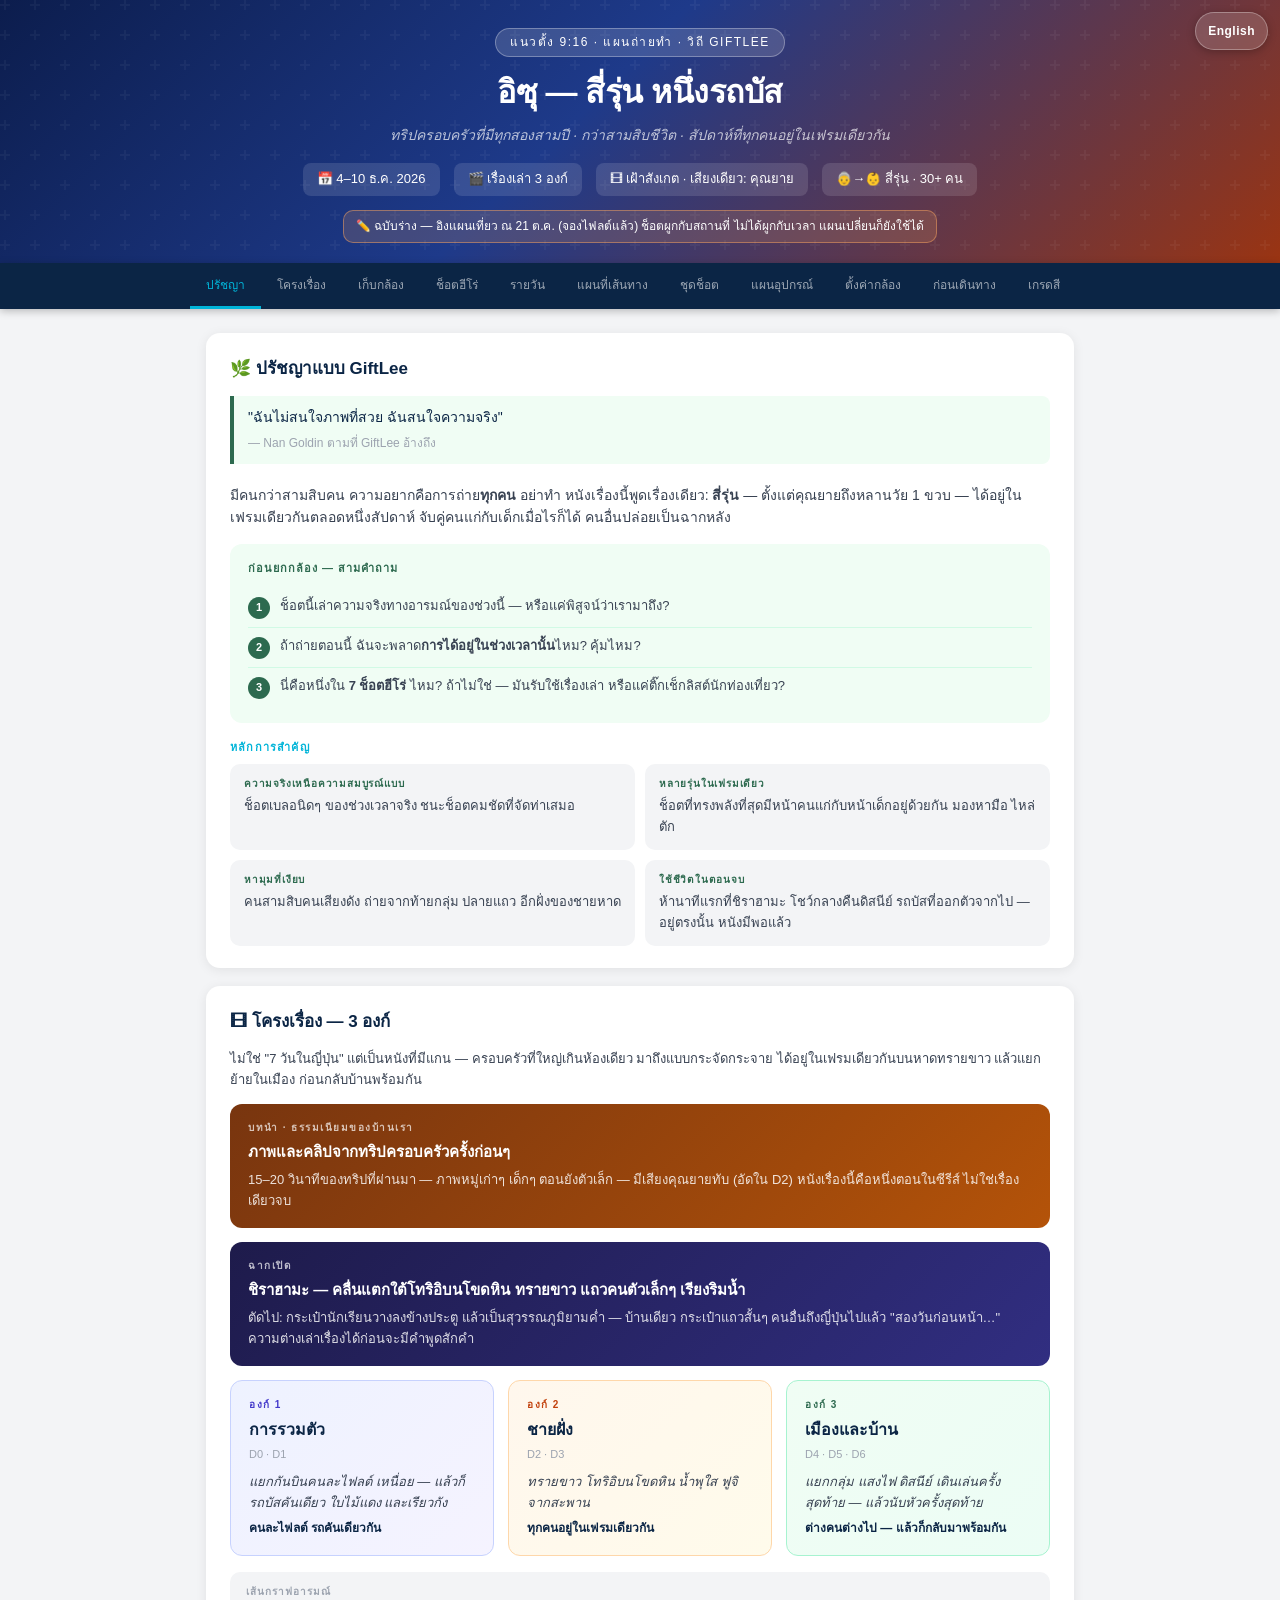
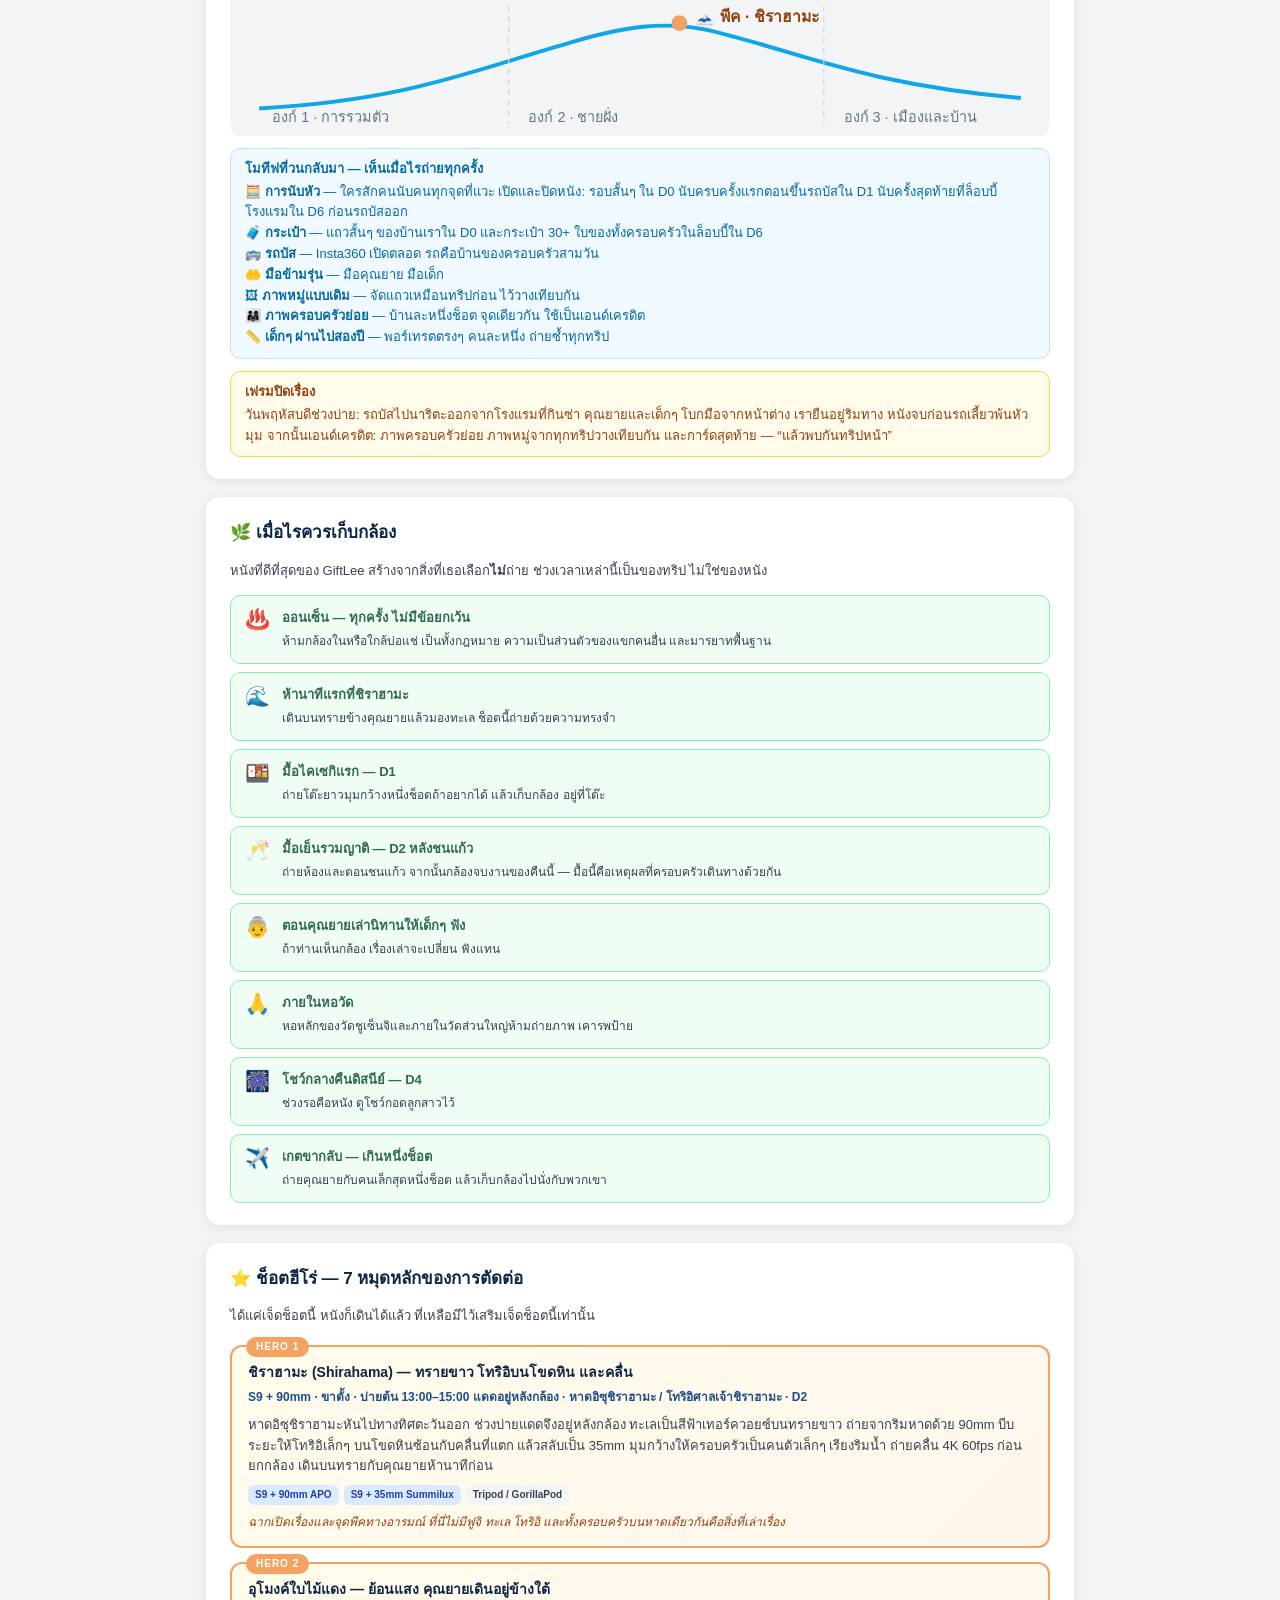
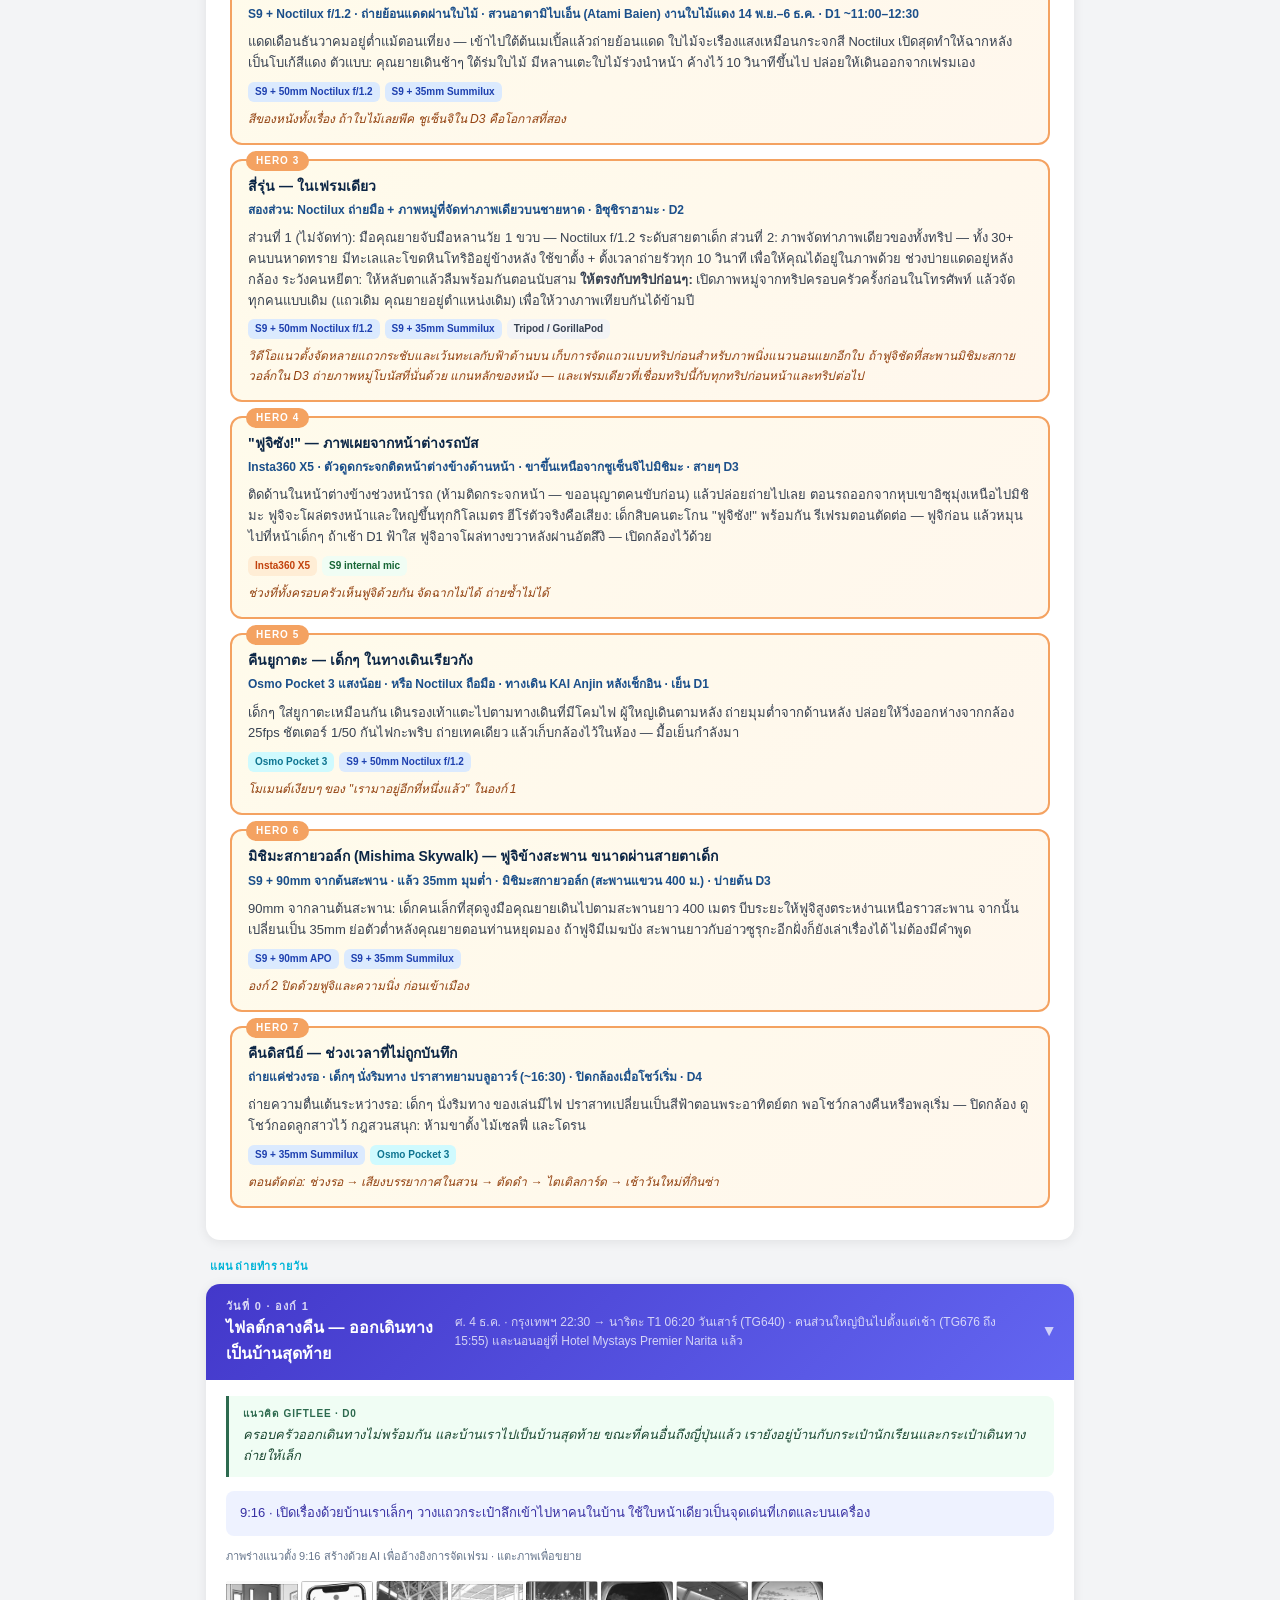
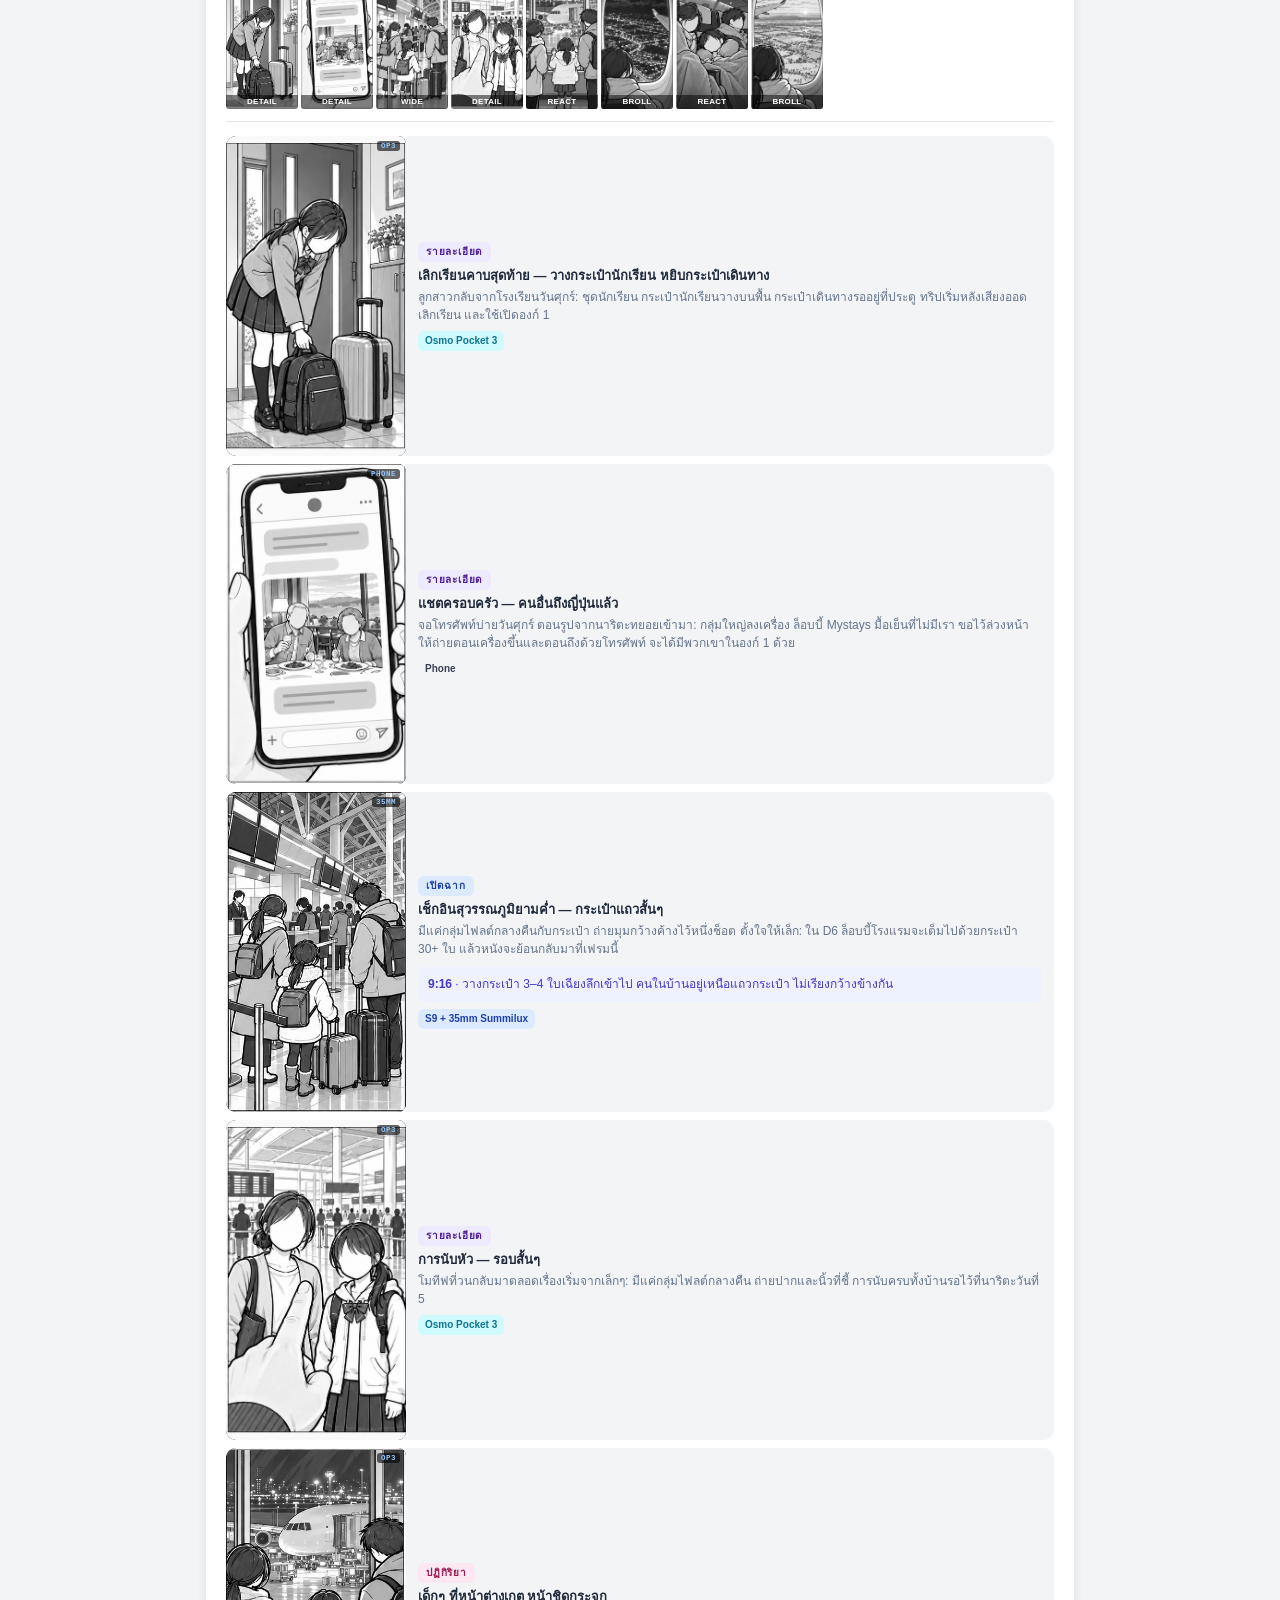
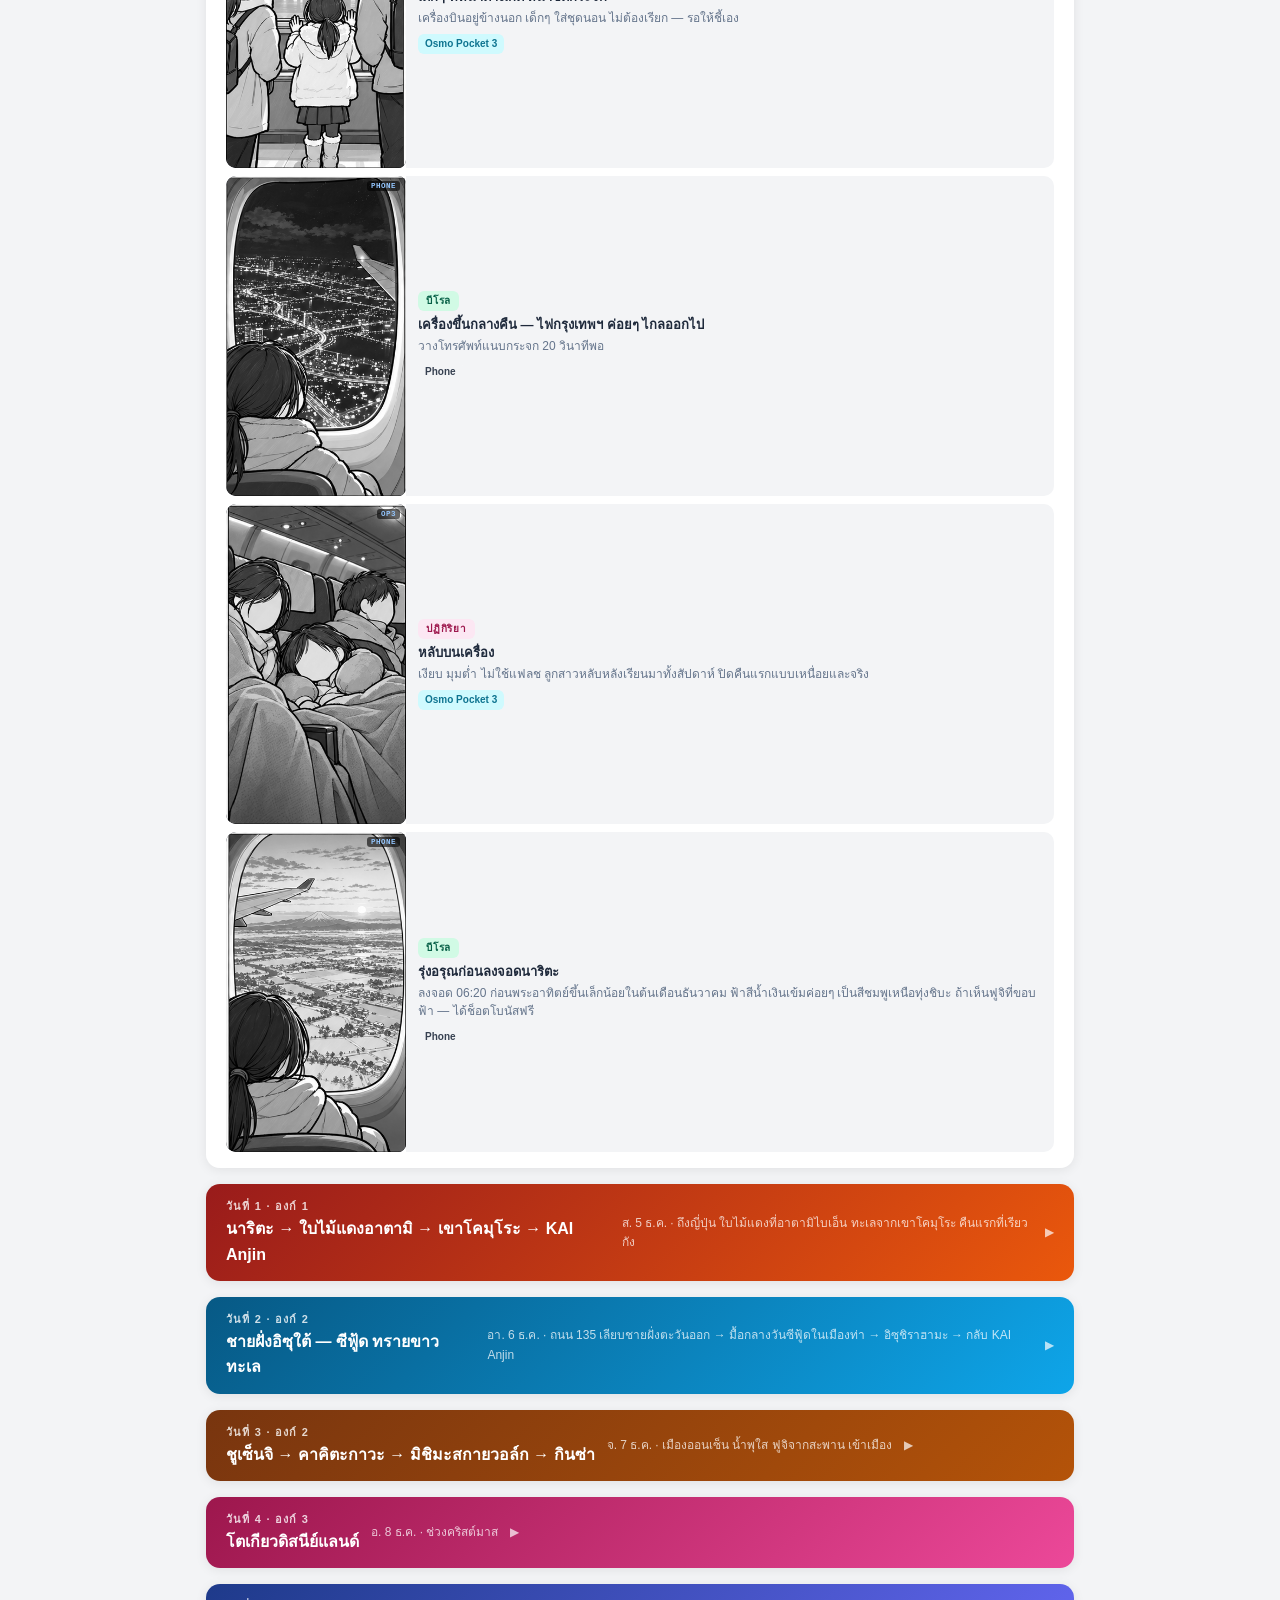
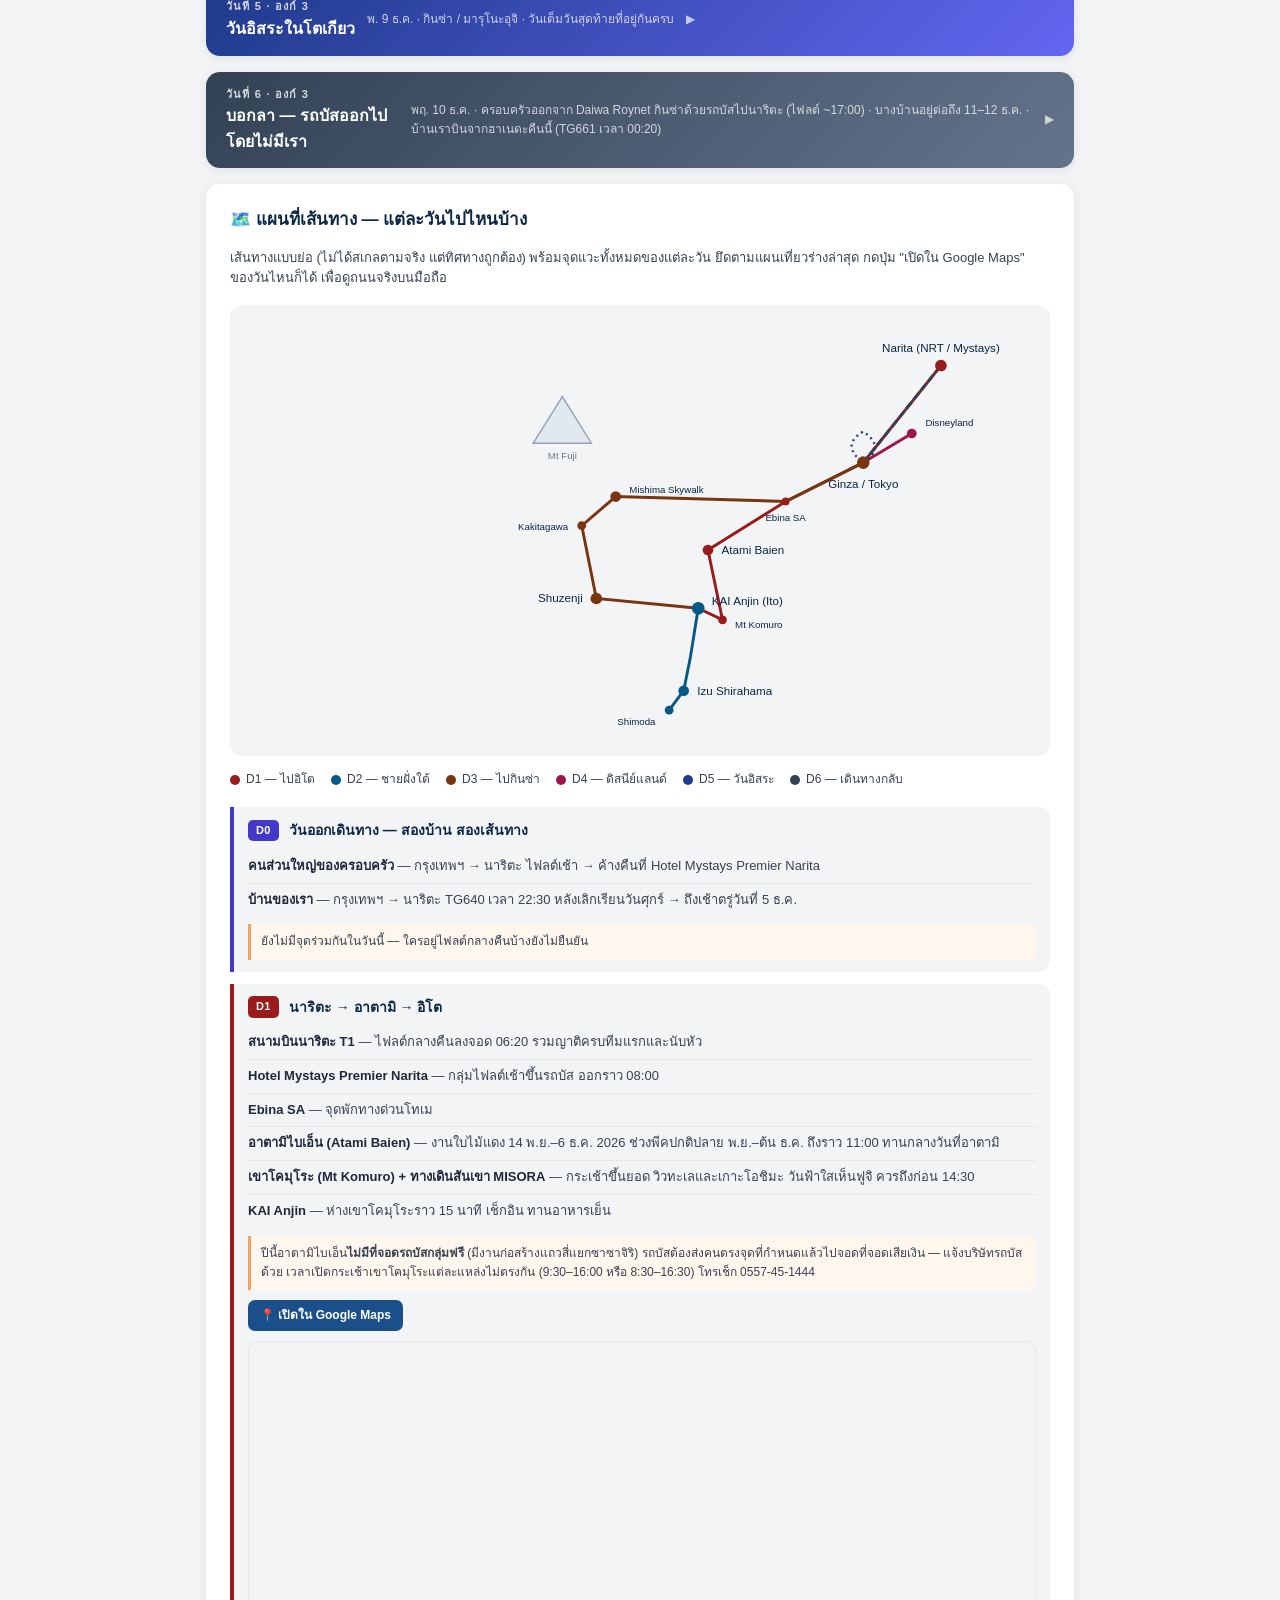
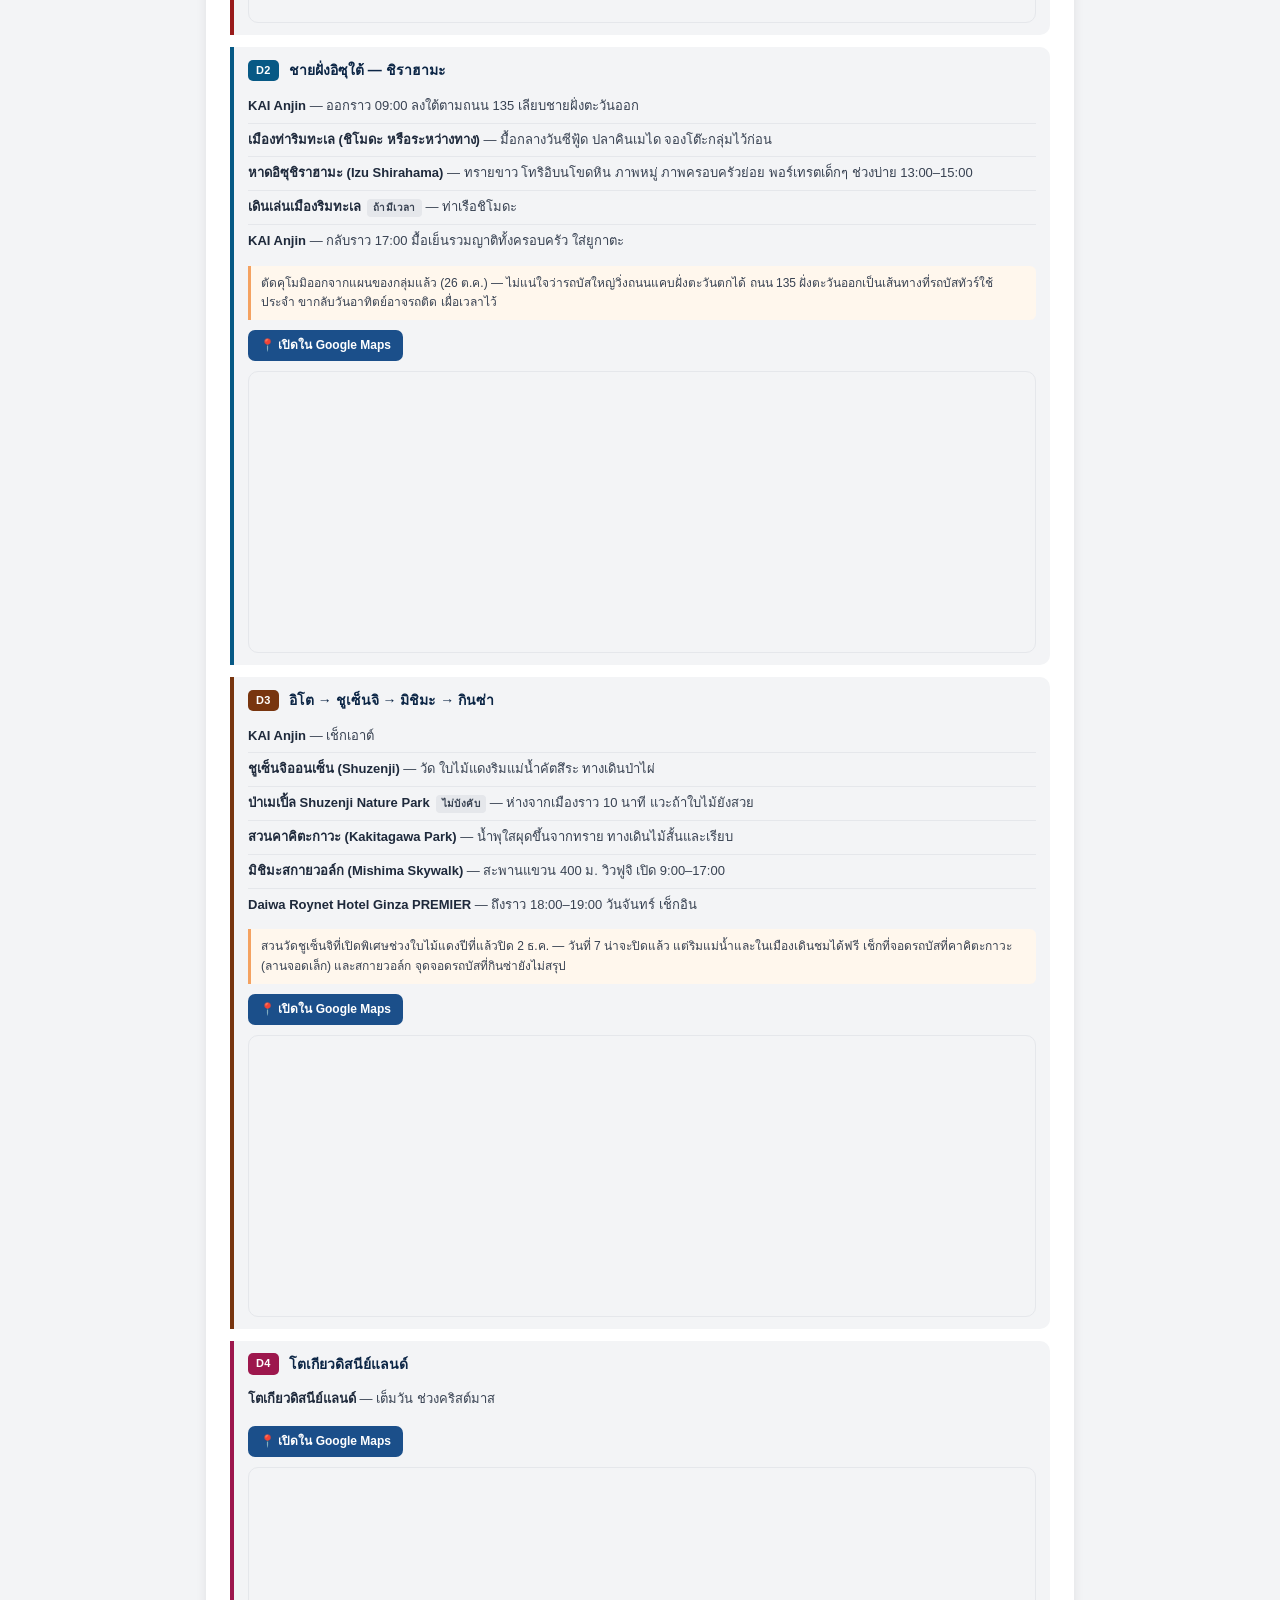
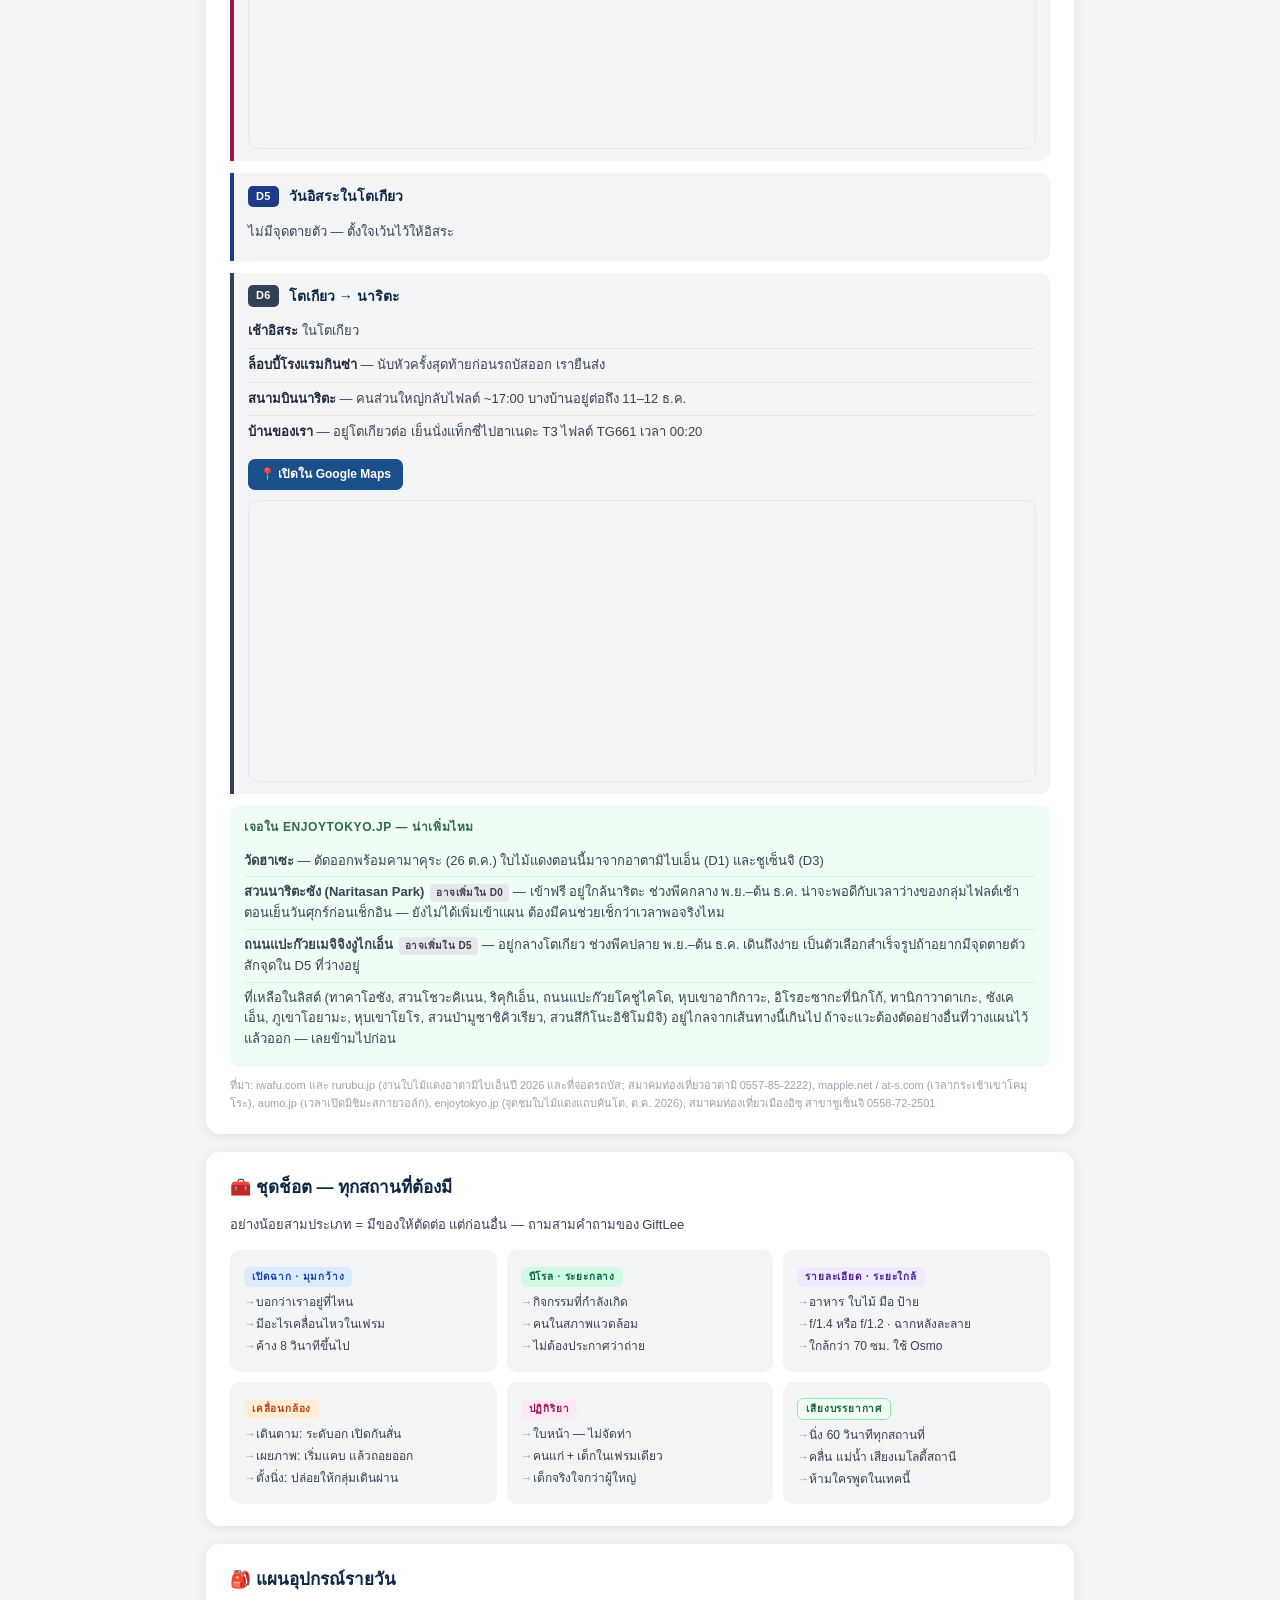
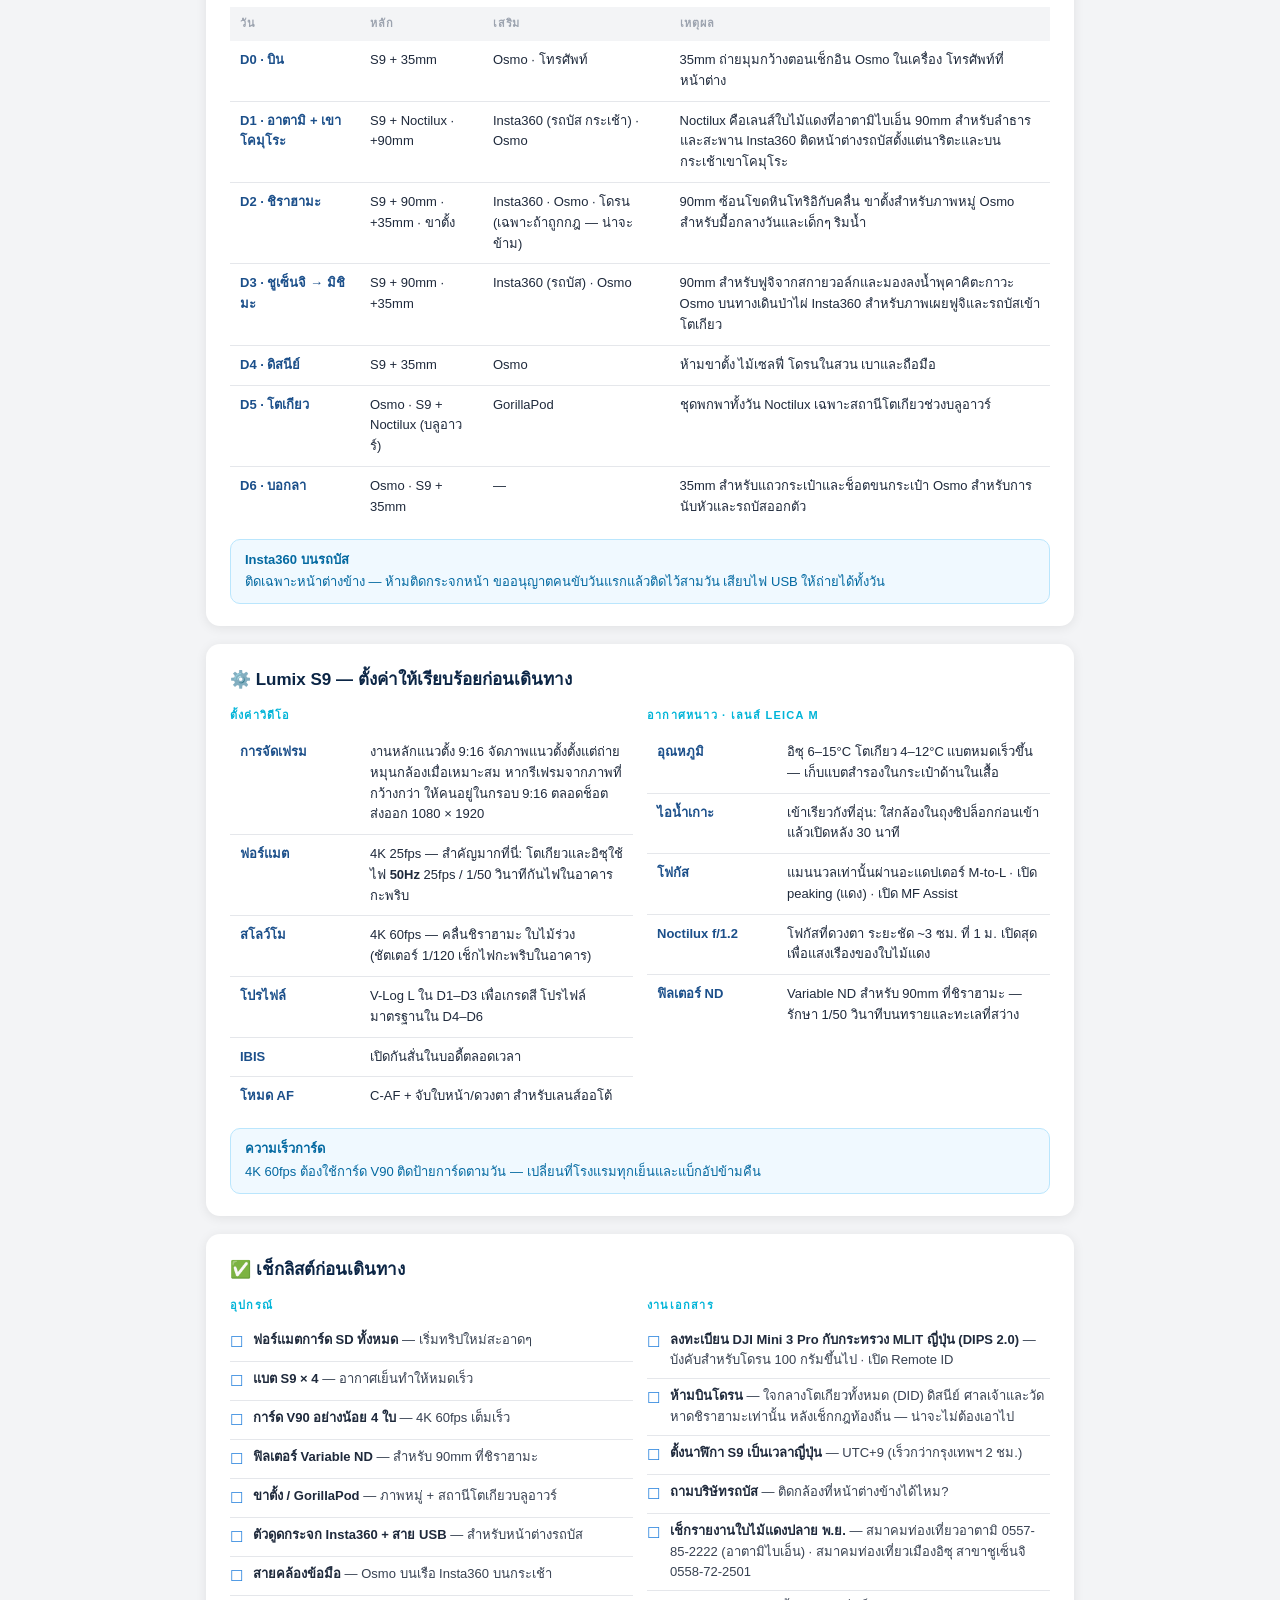
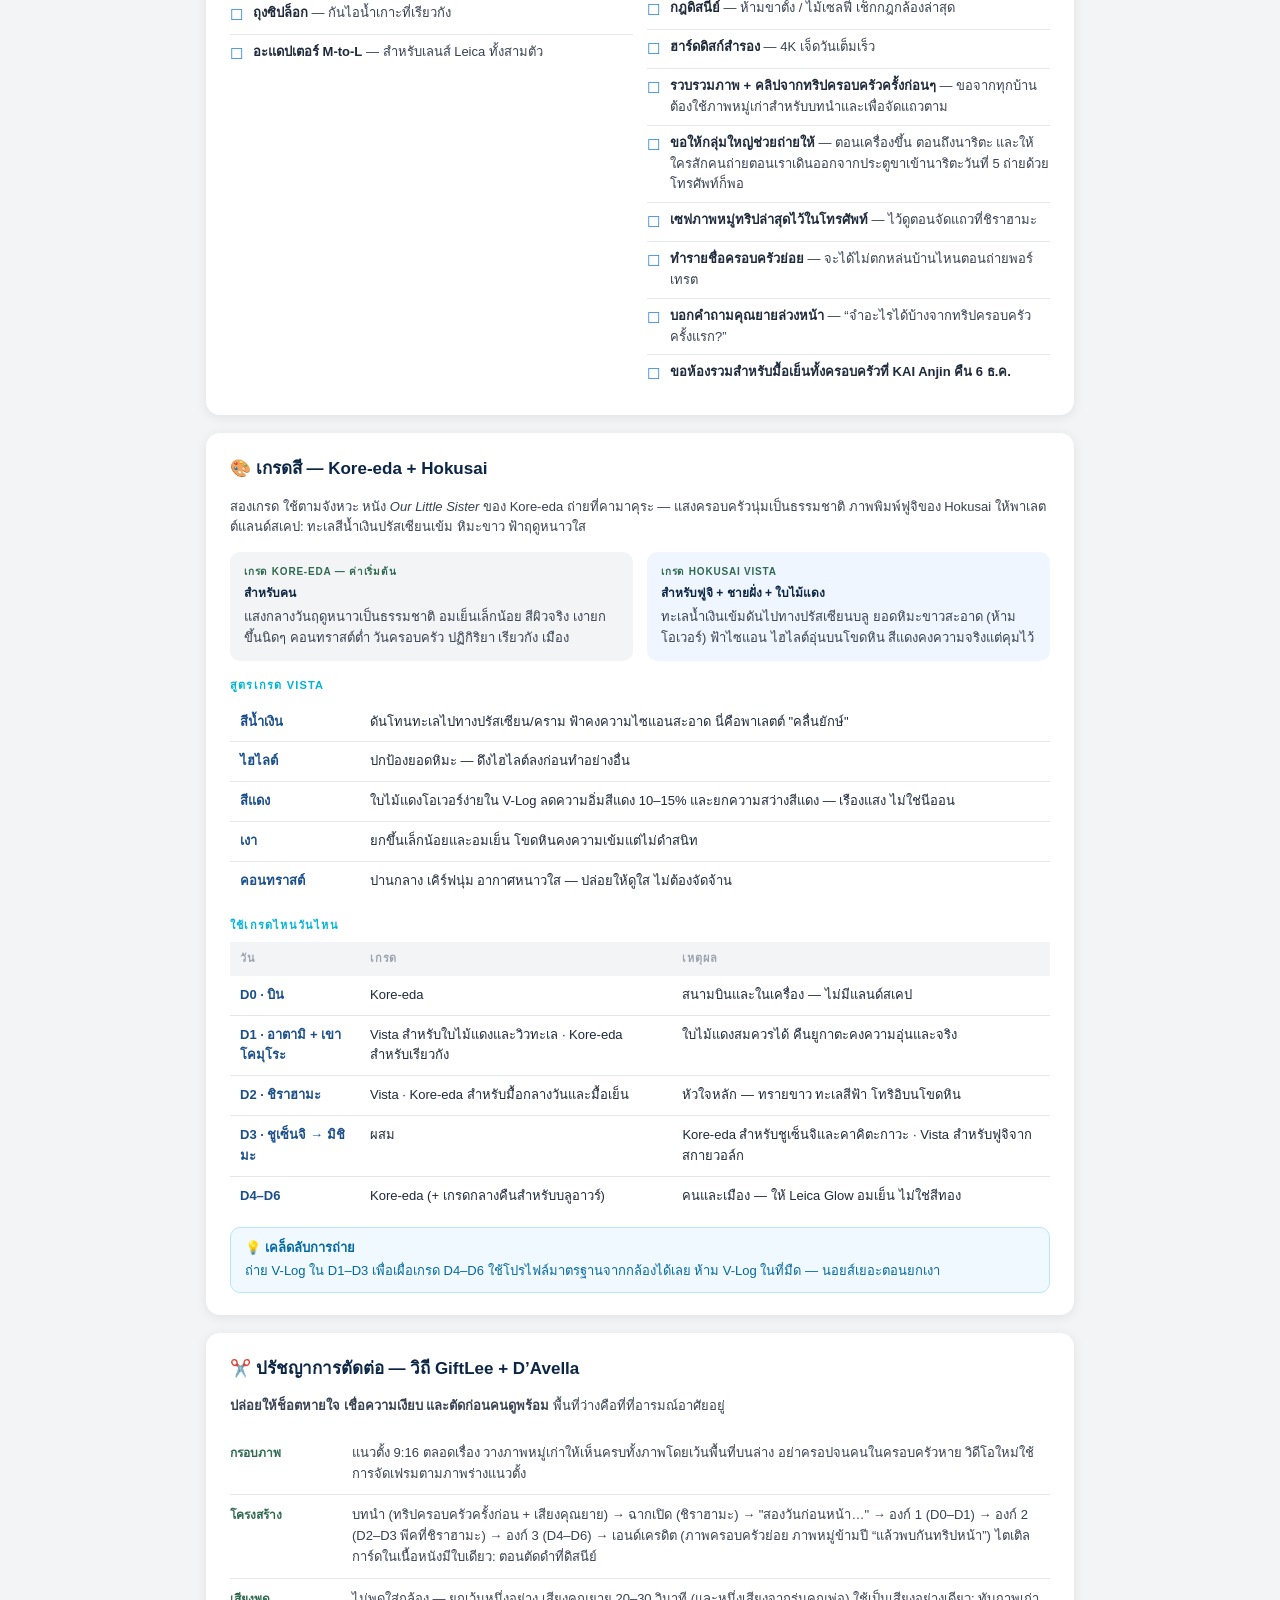
==== storyboard.html @ 8fd1eeab "Add Codex sketches for the cousin's D1–D3 route Co-Authored-By: Claude Opus 5.5 <noreply@anthropic.c" ====
<!DOCTYPE html>
<html lang="th">
<head>
  <meta charset="UTF-8" />
  <meta name="viewport" content="width=device-width, initial-scale=1.0" />
  <title>Izu — Four Generations, One Bus</title>
  <style>
    :root {
      --navy:#0b2545;--blue:#1b4f8a;--sky:#2e86de;--teal:#00b4d8;
      --gold:#f4a261;--gray-100:#f3f4f6;--gray-200:#e5e7eb;
      --gray-400:#9ca3af;--gray-700:#374151;--text:#1e293b;
      --card-shadow:0 2px 12px rgba(0,0,0,0.08);--gift-green:#2d6a4f;
    }
    *{box-sizing:border-box;margin:0;padding:0;}
    body{font-family:-apple-system,BlinkMacSystemFont,'Segoe UI',sans-serif;background:var(--gray-100);color:var(--text);line-height:1.6;}
    header{background:linear-gradient(135deg,#0c1d4d 0%,#1e3a8a 45%,#9a3412 100%);color:white;padding:28px 24px 20px;text-align:center;position:relative;overflow:hidden;}
    header::before{content:'';position:absolute;inset:0;background:url("data:image/svg+xml,%3Csvg width='60' height='60' viewBox='0 0 60 60' xmlns='http://www.w3.org/2000/svg'%3E%3Cg fill='none'%3E%3Cg fill='%23ffffff' fill-opacity='0.04'%3E%3Cpath d='M36 34v-4h-2v4h-4v2h4v4h2v-4h4v-2h-4zm0-30V0h-2v4h-4v2h4v4h2V6h4V4h-4zM6 34v-4H4v4H0v2h4v4h2v-4h4v-2H6zM6 4V0H4v4H0v2h4v4h2V6h4V4H6z'/%3E%3C/g%3E%3C/g%3E%3C/svg%3E");}
    header .badge{display:inline-block;background:rgba(255,255,255,0.15);border:1px solid rgba(255,255,255,0.3);border-radius:20px;padding:4px 14px;font-size:12px;letter-spacing:1.5px;text-transform:uppercase;margin-bottom:10px;}
    header h1{font-size:clamp(20px,4.5vw,32px);font-weight:700;letter-spacing:-0.5px;}
    header .sub{font-size:14px;opacity:0.7;margin-top:6px;font-style:italic;}
    .header-meta{display:flex;gap:14px;justify-content:center;margin-top:16px;flex-wrap:wrap;}
    .header-meta span{background:rgba(255,255,255,0.12);border-radius:8px;padding:6px 14px;font-size:13px;}
    nav{background:var(--navy);position:sticky;top:0;z-index:100;box-shadow:0 2px 8px rgba(0,0,0,0.25);}
    .nav-inner{display:flex;overflow-x:auto;scrollbar-width:none;max-width:900px;margin:0 auto;}
    .nav-inner::-webkit-scrollbar{display:none;}
    .nav-btn{flex-shrink:0;padding:12px 16px;background:none;border:none;color:rgba(255,255,255,0.6);font-size:12px;font-weight:500;cursor:pointer;border-bottom:3px solid transparent;transition:all 0.2s;white-space:nowrap;}
    .nav-btn:hover{color:white;}
    .nav-btn.active{color:var(--teal);border-bottom-color:var(--teal);}
    main{max-width:900px;margin:0 auto;padding:24px 16px;}
    .card{background:white;border-radius:14px;padding:22px 24px;box-shadow:var(--card-shadow);margin-bottom:18px;}
    .card h2{font-size:17px;font-weight:700;color:var(--navy);margin-bottom:14px;display:flex;align-items:center;gap:8px;}
    .section-label{font-size:11px;font-weight:700;text-transform:uppercase;letter-spacing:1.2px;color:var(--teal);margin-bottom:8px;}
    .grid-2{display:grid;grid-template-columns:1fr 1fr;gap:14px;}
    @media(max-width:640px){.grid-2{grid-template-columns:1fr;}}
    .philosophy-intro{font-size:14px;color:var(--navy);border-left:4px solid var(--gift-green);padding:10px 14px;margin-bottom:20px;background:#f0fdf4;border-radius:0 8px 8px 0;}
    .philosophy-intro cite{display:block;margin-top:6px;font-size:12px;color:var(--gray-400);font-style:normal;}
    .question-framework{background:#f0fdf4;border-radius:12px;padding:16px 18px;margin-bottom:16px;}
    .question-framework h3{font-size:11px;font-weight:700;text-transform:uppercase;letter-spacing:1px;color:var(--gift-green);margin-bottom:10px;}
    .q-list{list-style:none;}
    .q-list li{display:flex;gap:10px;padding:8px 0;border-bottom:1px solid #d1fae5;font-size:13px;color:var(--gray-700);}
    .q-list li:last-child{border-bottom:none;}
    .q-num{flex-shrink:0;width:22px;height:22px;background:var(--gift-green);color:white;border-radius:50%;display:flex;align-items:center;justify-content:center;font-size:11px;font-weight:700;margin-top:1px;}
    .principles-grid{display:grid;grid-template-columns:1fr 1fr;gap:10px;}
    @media(max-width:640px){.principles-grid{grid-template-columns:1fr;}}
    .principle{background:var(--gray-100);border-radius:10px;padding:12px 14px;}
    .principle .p-label{font-size:10px;font-weight:700;text-transform:uppercase;letter-spacing:0.8px;color:var(--gift-green);margin-bottom:4px;}
    .principle .p-body{font-size:13px;color:var(--gray-700);}
    .arc-hook{background:linear-gradient(135deg,#1e1b4b,#312e81);color:white;border-radius:12px;padding:16px 18px;margin-bottom:14px;}
    .arc-hook .hook-label{font-size:10px;font-weight:700;text-transform:uppercase;letter-spacing:1.5px;opacity:0.7;margin-bottom:4px;}
    .arc-hook .hook-title{font-size:15px;font-weight:700;margin-bottom:6px;}
    .arc-hook .hook-desc{font-size:13px;opacity:0.85;}
    .acts-grid{display:grid;grid-template-columns:1fr 1fr 1fr;gap:14px;margin-bottom:16px;}
    @media(max-width:640px){.acts-grid{grid-template-columns:1fr;}}
    .act-card{border-radius:12px;padding:16px 18px;}
    .act-card.act-1{background:linear-gradient(135deg,#eef2ff,#f5f3ff);border:1px solid #c7d2fe;}
    .act-card.act-2{background:linear-gradient(135deg,#fff7ed,#fffbeb);border:1px solid #fed7aa;}
    .act-card.act-3{background:linear-gradient(135deg,#f0fdf4,#ecfdf5);border:1px solid #a7f3d0;}
    .act-num{font-size:10px;font-weight:800;text-transform:uppercase;letter-spacing:1.5px;margin-bottom:4px;}
    .act-1 .act-num{color:#4338ca;}.act-2 .act-num{color:#c2410c;}.act-3 .act-num{color:var(--gift-green);}
    .act-name{font-size:16px;font-weight:700;color:var(--navy);margin-bottom:4px;}
    .act-days{font-size:11px;color:var(--gray-400);margin-bottom:8px;}
    .act-feel{font-size:13px;color:var(--gray-700);font-style:italic;margin-bottom:6px;}
    .act-beat{font-size:12px;color:var(--navy);font-weight:600;}
    .arc-curve-wrap{background:var(--gray-100);border-radius:10px;padding:12px 16px;}
    .arc-curve-label{font-size:10px;font-weight:700;text-transform:uppercase;letter-spacing:1px;color:var(--gray-400);margin-bottom:6px;}
    .away-list{display:flex;flex-direction:column;gap:8px;}
    .away-moment{display:flex;gap:12px;align-items:flex-start;padding:12px 14px;background:#f0fdf4;border-radius:10px;border:1px solid #86efac;}
    .away-icon{font-size:20px;flex-shrink:0;line-height:1;margin-top:1px;}
    .away-title{font-size:13px;font-weight:600;color:var(--gift-green);margin-bottom:3px;}
    .away-why{font-size:12px;color:var(--gray-700);}
    .hero-shot{border:2px solid #f4a261;border-radius:12px;padding:14px 16px;margin-bottom:10px;background:linear-gradient(135deg,#fffbeb,#fff7ed);position:relative;}
    .hero-shot .hero-num{position:absolute;top:-10px;left:14px;background:#f4a261;color:white;font-size:10px;font-weight:800;letter-spacing:1px;text-transform:uppercase;border-radius:20px;padding:2px 10px;}
    .hero-shot .hero-title{font-size:14px;font-weight:700;color:var(--navy);margin-bottom:4px;}
    .hero-shot .hero-desc{font-size:13px;color:var(--gray-700);margin-bottom:8px;}
    .hero-shot .hero-why{font-size:12px;color:#92400e;font-style:italic;}
    .day-block{border-radius:14px;margin-bottom:16px;overflow:hidden;box-shadow:var(--card-shadow);}
    .day-block-header{padding:14px 20px;color:white;display:flex;align-items:center;gap:12px;cursor:pointer;user-select:none;}
    .day-block-header .day-label{font-size:11px;font-weight:800;text-transform:uppercase;letter-spacing:1.2px;opacity:0.8;}
    .day-block-header .day-name{font-size:16px;font-weight:700;flex:1;}
    .day-block-header .day-date{font-size:12px;opacity:0.75;}
    .day-block-header .chevron{font-size:12px;opacity:0.7;transition:transform 0.2s;}
    .day-block-header.open .chevron{transform:rotate(90deg);}
    .day-block-body{background:white;max-height:0;overflow:hidden;transition:max-height 0.4s ease;}
    .day-block-body.open{max-height:none;padding:16px 20px;}
    .day-filmstrip{display:flex;gap:3px;overflow-x:auto;scrollbar-width:thin;padding:4px 0 12px;margin-bottom:14px;border-bottom:1px solid var(--gray-200);}
    .day-filmstrip::-webkit-scrollbar{height:3px;}
    .day-filmstrip::-webkit-scrollbar-thumb{background:var(--gray-200);border-radius:2px;}
    .filmstrip-cell{flex-shrink:0;width:72px;height:128px;border-radius:3px;position:relative;overflow:hidden;cursor:pointer;border:0;box-shadow:inset 0 0 0 1px rgba(0,0,0,0.08);transition:transform 0.15s,box-shadow 0.15s;}
    .filmstrip-cell:hover{transform:translateY(-2px);box-shadow:0 3px 10px rgba(0,0,0,0.25);z-index:2;}
    .filmstrip-cell svg{position:absolute;top:0;left:0;width:100%;height:100%;}
    .fc-label{position:absolute;bottom:0;left:0;right:0;font-size:8px;text-align:center;color:white;background:rgba(0,0,0,0.5);padding:1px 2px;font-weight:700;text-transform:uppercase;letter-spacing:0.3px;white-space:nowrap;overflow:hidden;font-family:-apple-system,sans-serif;}
    .mindset-note{background:#f0fdf4;border-left:3px solid var(--gift-green);border-radius:0 8px 8px 0;padding:10px 14px;font-size:13px;color:#1a4731;margin-bottom:14px;font-style:italic;}
    .mindset-note strong{display:block;font-size:10px;text-transform:uppercase;letter-spacing:0.8px;color:var(--gift-green);margin-bottom:3px;font-style:normal;font-weight:700;}
    .shot-list{display:flex;flex-direction:column;gap:8px;}
    .shot-row{display:grid;grid-template-columns:180px 1fr;align-items:stretch;border-radius:10px;overflow:hidden;font-size:13px;}
    .shot-row.hero-row{outline:1px solid #fcd34d;}
    .shot-row.no-cam{outline:1px solid #fecaca;}
    .shot-row.present-row{outline:1px solid #86efac;}
    .shot-frame {
      width: 180px;
      position: relative;
      overflow: hidden;
      display: flex;
      align-items: stretch;
      background: #090d16;
      aspect-ratio: 9 / 16;
      border-right: 1.5px solid var(--gray-200);
      user-select: none;
    }
    .shot-frame svg {
      width: 100%;
      height: 100%;
      object-fit: cover;
      display: block;
      opacity: 0.85;
      transition: opacity 0.3s;
    }
    .shot-row:hover .shot-frame svg {
      opacity: 1;
    }
    /* Viewfinder Overlay */
    .viewfinder-overlay {
      position: absolute;
      inset: 0;
      pointer-events: none;
      display: flex;
      flex-direction: column;
      justify-content: space-between;
      padding: 6px 8px;
      color: rgba(255, 255, 255, 0.85);
      font-family: -apple-system, SFMono-Regular, Consolas, Monaco, monospace;
      font-size: 8px;
      font-weight: 600;
      letter-spacing: 0.5px;
    }
    .vf-rec {
      position: absolute;
      top: 5px;
      left: 6px;
      display: flex;
      align-items: center;
      gap: 3px;
      background: rgba(0, 0, 0, 0.6);
      padding: 1px 4px;
      border-radius: 3px;
      font-size: 7.5px;
      color: #fca5a5;
    }
    .vf-rec span {
      width: 4px;
      height: 4px;
      background: #ef4444;
      border-radius: 50%;
      display: inline-block;
      animation: vf-blink 1.2s infinite steps(1);
    }
    @keyframes vf-blink {
      0%, 100% { opacity: 1; }
      50% { opacity: 0; }
    }
    .vf-gear {
      position: absolute;
      top: 5px;
      right: 6px;
      background: rgba(0, 0, 0, 0.6);
      padding: 1px 4px;
      border-radius: 3px;
      font-size: 7.5px;
      color: #93c5fd;
      text-transform: uppercase;
    }
    .vf-tc {
      position: absolute;
      bottom: 5px;
      right: 6px;
      background: rgba(0, 0, 0, 0.6);
      padding: 1px 4px;
      border-radius: 3px;
      font-size: 7.5px;
      color: #cbd5e1;
    }
    .vf-brackets {
      position: absolute;
      inset: 4px;
      border: 1px solid transparent;
      background: 
        linear-gradient(to right, rgba(255,255,255,0.35) 1px, transparent 1px) 0 0,
        linear-gradient(to bottom, rgba(255,255,255,0.35) 1px, transparent 1px) 0 0,
        linear-gradient(to left, rgba(255,255,255,0.35) 1px, transparent 1px) 100% 0,
        linear-gradient(to bottom, rgba(255,255,255,0.35) 1px, transparent 1px) 100% 0,
        linear-gradient(to right, rgba(255,255,255,0.35) 1px, transparent 1px) 0 100%,
        linear-gradient(to top, rgba(255,255,255,0.35) 1px, transparent 1px) 0 100%,
        linear-gradient(to left, rgba(255,255,255,0.35) 1px, transparent 1px) 100% 100%,
        linear-gradient(to top, rgba(255,255,255,0.35) 1px, transparent 1px) 100% 100%;
      background-size: 6px 6px;
      background-repeat: no-repeat;
    }
    .vf-status {
      position: absolute;
      inset: 0;
      display: flex;
      align-items: center;
      justify-content: center;
      background: rgba(15, 23, 42, 0.75);
      font-size: 10px;
      font-weight: 700;
      letter-spacing: 1px;
      color: #cbd5e1;
    }
    .vf-status.status-live {
      color: #a7f3d0;
    }
    .vf-status.status-off {
      color: #fca5a5;
    }
    .shot-body{background:var(--gray-100);padding:9px 12px;display:flex;flex-direction:column;gap:3px;justify-content:center;}
    .shot-row.hero-row .shot-body{background:#fffbeb;}
    .shot-row.no-cam .shot-body{background:#fef2f2;}
    .shot-row.present-row .shot-body{background:#f0fdf4;}
    .shot-type{align-self:flex-start;font-size:10px;font-weight:700;text-transform:uppercase;letter-spacing:0.8px;border-radius:6px;padding:2px 8px;margin-bottom:2px;}
    .type-establish{background:#dbeafe;color:#1e40af;}.type-broll{background:#d1fae5;color:#065f46;}
    .type-detail{background:#ede9fe;color:#4c1d95;}.type-movement{background:#ffedd5;color:#c2410c;}
    .type-reaction{background:#fce7f3;color:#9d174d;}.type-hero{background:#fef3c7;color:#92400e;border:1px solid #fbbf24;}
    .type-nocam{background:#fee2e2;color:#991b1b;}.type-audio{background:#f0fdf4;color:#166534;border:1px solid #86efac;}
    .type-present{background:#dcfce7;color:#166534;border:1px solid #4ade80;}
    .shot-title{font-weight:600;color:var(--text);line-height:1.4;}
    .shot-note{font-size:12px;color:#64748b;line-height:1.5;}
    .shot-gear{display:flex;gap:5px;flex-wrap:wrap;margin-top:4px;}
    @media(max-width:500px){
      .shot-row{grid-template-columns:1fr;}
      .shot-frame{width:min(100%,220px);justify-self:center;height:auto;aspect-ratio:9/16;border-right:none;border-bottom:1.5px solid var(--gray-200);}
    }
    .gear-badge{border-radius:6px;padding:2px 7px;font-size:10px;font-weight:600;}
    .gear-badge.lumix{background:#dbeafe;color:#1e40af;}.gear-badge.osmo{background:#cffafe;color:#0e7490;}
    .gear-badge.drone{background:#fce7f3;color:#9d174d;}.gear-badge.insta{background:#ffedd5;color:#c2410c;}
    .gear-badge.audio{background:#f0fdf4;color:#166534;}.gear-badge.phone{background:var(--gray-100);color:var(--gray-700);}
    .toolkit-grid{display:grid;grid-template-columns:repeat(auto-fill,minmax(200px,1fr));gap:10px;}
    .toolkit-item{background:var(--gray-100);border-radius:10px;padding:12px 14px;}
    .toolkit-item .tk-type{font-size:10px;font-weight:700;text-transform:uppercase;letter-spacing:0.8px;margin-bottom:6px;}
    .toolkit-item .tk-shots{font-size:12px;color:var(--gray-700);}
    .toolkit-item .tk-shots li{margin-bottom:3px;list-style:none;padding-left:12px;position:relative;}
    .toolkit-item .tk-shots li::before{content:'→';position:absolute;left:0;color:var(--gray-400);}
    .settings-table{width:100%;border-collapse:collapse;font-size:13px;}
    .settings-table th{text-align:left;padding:8px 10px;background:var(--gray-100);font-size:11px;font-weight:700;text-transform:uppercase;letter-spacing:0.8px;color:var(--gray-400);}
    .settings-table td{padding:9px 10px;border-bottom:1px solid var(--gray-200);vertical-align:top;}
    .settings-table tr:last-child td{border-bottom:none;}
    .settings-table td:first-child{font-weight:600;color:var(--blue);width:130px;}
    .checklist{list-style:none;}
    .checklist li{display:flex;gap:10px;align-items:flex-start;padding:7px 0;border-bottom:1px solid var(--gray-200);font-size:13px;color:var(--gray-700);}
    .checklist li:last-child{border-bottom:none;}
    .checklist li::before{content:'☐';font-size:15px;flex-shrink:0;color:var(--sky);}
    .checklist li strong{color:var(--text);}
    .tip-box{background:#f0f9ff;border:1px solid #bae6fd;border-radius:10px;padding:10px 14px;font-size:13px;color:#0369a1;margin-top:12px;}
    .tip-box strong{display:block;margin-bottom:2px;}
    .edit-row{display:grid;grid-template-columns:110px 1fr;gap:12px;padding:10px 0;border-bottom:1px solid var(--gray-200);font-size:13px;align-items:baseline;}
    .edit-row:last-child{border-bottom:none;}
    .edit-label{font-weight:700;color:var(--gift-green);font-size:12px;}
    .edit-val{color:var(--gray-700);}
    

    
    #lang-toggle{position:fixed;top:12px;right:12px;z-index:500;background:rgba(255,255,255,0.15);border:1px solid rgba(255,255,255,0.3);color:#fff;border-radius:20px;padding:0 12px;height:38px;font-size:12px;font-weight:700;letter-spacing:0.5px;cursor:pointer;display:flex;align-items:center;justify-content:center;backdrop-filter:blur(6px);transition:background 0.2s,transform 0.2s;box-shadow:0 2px 8px rgba(0,0,0,0.25);white-space:nowrap;}
    #lang-toggle:hover{transform:scale(1.05);background:rgba(255,255,255,0.25);}
    footer{text-align:center;padding:24px 16px;font-size:12px;color:var(--gray-400);}
  
    .draft-pill{display:inline-block;margin-top:14px;background:rgba(244,162,97,0.18);border:1px solid rgba(244,162,97,0.5);border-radius:10px;padding:6px 12px;font-size:12px;max-width:640px;}
    .hero-shot{margin-top:14px;}
    .tip-box b{font-weight:700;}
    html[lang=th] body{font-family:-apple-system,BlinkMacSystemFont,'Sukhumvit Set','Thonburi','Segoe UI',sans-serif;}
    .shot-frame{align-self:start;border:0;border-radius:8px;cursor:zoom-in;padding:0;}
    .shot-art{filter:grayscale(1);display:flex;align-items:center;justify-content:center;position:absolute;inset:0;background:#faf9f6;}
    .shot-panel{display:block;flex:none;background-repeat:no-repeat;}
.shot-pending{background:repeating-linear-gradient(135deg,#f1f5f9 0 8px,#e2e8f0 8px 16px);color:#64748b;font-size:10px;font-weight:600;text-align:center;line-height:1.3;padding:6px;}
    .reference-note{font-size:11px;color:#64748b;margin:0 0 12px;}
    .shot-frame:focus-visible{outline:3px solid var(--teal);outline-offset:2px;}
    .preview-dialog{border:0;border-radius:14px;padding:16px;width:min(440px,94vw);max-height:94vh;overflow:auto;margin:auto;background:#0b1525;color:white;}
    .preview-dialog::backdrop{background:rgba(0,0,0,.78);}
    .preview-image{position:relative;width:min(100%,37vh);aspect-ratio:9/16;overflow:hidden;border-radius:8px;margin:12px auto;}
    .preview-close{float:right;background:#26384f;color:white;border:0;border-radius:6px;padding:6px 12px;cursor:pointer;}
    .preview-caption{font-size:14px;}
    @media(max-width:640px){.shot-row{grid-template-columns:1fr;}.shot-frame{width:min(100%,220px);justify-self:center;}}
    .vertical-note{font-size:12px;color:#4338ca;background:#eef2ff;padding:8px 10px;border-radius:7px;margin-top:6px;}
    .vertical-guide{font-size:13px;line-height:1.6;color:#3730a3;background:#eef2ff;border-radius:8px;padding:12px 14px;margin-bottom:12px;}
    .route-svg-wrap{background:var(--gray-100);border-radius:12px;padding:12px;margin-bottom:14px;}
    .route-svg-wrap svg{display:block;width:100%;height:auto;}
    .route-legend{display:flex;flex-wrap:wrap;gap:10px 16px;font-size:12px;color:var(--gray-700);margin-bottom:18px;}
    .route-legend span{display:inline-flex;align-items:center;gap:6px;}
    .route-legend .sw{width:10px;height:10px;border-radius:50%;display:inline-block;}
    .route-day{border-left:4px solid var(--gray-400);background:var(--gray-100);border-radius:0 10px 10px 0;padding:12px 14px;margin-bottom:12px;}
    .route-day-head{display:flex;align-items:center;gap:10px;margin-bottom:8px;flex-wrap:wrap;}
    .route-day-pill{color:white;font-size:11px;font-weight:700;padding:2px 8px;border-radius:5px;letter-spacing:0.4px;}
    .route-day-head strong{font-size:14px;color:var(--navy);}
    .route-stops{list-style:none;}
    .route-stops li{padding:6px 0;border-top:1px solid var(--gray-200);font-size:13px;color:var(--gray-700);}
    .route-stops li:first-child{border-top:none;}
    .route-stops b{color:var(--text);}
    .route-tag{display:inline-block;font-size:10px;font-weight:700;text-transform:uppercase;letter-spacing:0.4px;background:var(--gray-200);color:var(--gray-700);padding:1px 6px;border-radius:4px;margin-left:6px;}
    .route-callout{margin-top:8px;font-size:12px;color:var(--gray-700);background:#fff7ed;border-left:3px solid var(--gold);padding:8px 10px;border-radius:0 6px 6px 0;}
    .maps-btn{display:inline-flex;align-items:center;gap:6px;margin-top:10px;font-size:12px;font-weight:600;color:white;background:var(--blue);padding:6px 12px;border-radius:7px;text-decoration:none;}
    .maps-btn:hover{background:var(--sky);}
    .route-map-embed{margin-top:10px;border-radius:10px;overflow:hidden;border:1px solid var(--gray-200);}
    .route-map-embed iframe{width:100%;height:280px;display:block;border:0;}
    .route-extra{background:#f0fdf4;border-radius:10px;padding:12px 14px;margin-top:4px;}
    .route-extra h3{font-size:12px;font-weight:700;text-transform:uppercase;letter-spacing:0.6px;color:var(--gift-green);margin-bottom:8px;}
    .route-extra ul{list-style:none;}
    .route-extra li{font-size:13px;color:var(--gray-700);padding:5px 0;border-top:1px solid #d1fae5;}
    .route-extra li:first-child{border-top:none;}
    @media(max-width:640px){.route-day-head{flex-direction:column;align-items:flex-start;}}
</style>
</head>
<body>
<button id="lang-toggle" onclick="toggleLang()">English</button>
<header>
  <div style="position:relative;z-index:1;">
    <div class="badge" data-k="hdr.badge"></div>
    <h1 data-k="hdr.title"></h1>
    <p class="sub" data-k="hdr.sub"></p>
    <div class="header-meta">
      <span data-k="hdr.m1"></span><span data-k="hdr.m2"></span><span data-k="hdr.m3"></span><span data-k="hdr.m4"></span>
    </div>
    <div class="draft-pill" data-k="hdr.draft"></div>
  </div>
</header>
<nav>
  <div class="nav-inner">
    <button class="nav-btn active" onclick="navScroll('philosophy',this)" data-k="nav.philosophy"></button>
    <button class="nav-btn" onclick="navScroll('arc',this)" data-k="nav.arc"></button>
    <button class="nav-btn" onclick="navScroll('away',this)" data-k="nav.away"></button>
    <button class="nav-btn" onclick="navScroll('heroes',this)" data-k="nav.heroes"></button>
    <button class="nav-btn" onclick="navScroll('days',this)" data-k="nav.days"></button>
    <button class="nav-btn" onclick="navScroll('route',this)" data-k="nav.route"></button>
    <button class="nav-btn" onclick="navScroll('toolkit',this)" data-k="nav.toolkit"></button>
    <button class="nav-btn" onclick="navScroll('gear',this)" data-k="nav.gear"></button>
    <button class="nav-btn" onclick="navScroll('settings',this)" data-k="nav.settings"></button>
    <button class="nav-btn" onclick="navScroll('checklist',this)" data-k="nav.checklist"></button>
    <button class="nav-btn" onclick="navScroll('grade',this)" data-k="nav.grade"></button>
    <button class="nav-btn" onclick="navScroll('edit-philosophy',this)" data-k="nav.edit"></button>
  </div>
</nav>
<main>
  <div id="philosophy"></div><div class="card" data-sec="philosophy"></div>
  <div id="arc"></div><div class="card" data-sec="arc"></div>
  <div id="away"></div><div class="card" data-sec="away"></div>
  <div id="heroes"></div><div class="card" id="hero-card"></div>
  <div id="days"></div>
  <div class="section-label" style="padding:0 4px;margin-bottom:8px;" data-k="days.label"></div>
  <div id="day-list"></div>
  <div id="route"></div><div class="card" data-sec="route"></div>
  <div id="toolkit"></div><div class="card" data-sec="toolkit"></div>
  <div id="gear"></div><div class="card" data-sec="gear"></div>
  <div id="settings"></div><div class="card" data-sec="settings"></div>
  <div id="checklist"></div><div class="card" data-sec="checklist"></div>
  <div id="grade"></div><div class="card" data-sec="grade"></div>
  <div id="edit-philosophy"></div><div class="card" data-sec="edit"></div>
</main>
<footer data-k="footer"></footer>

<script>
/* Thumbnail compositions — 142×80 storyboard frames */
const GRID=`<g stroke="rgba(255,255,255,0.15)" stroke-width="0.5"><line x1="47" y1="0" x2="47" y2="80"/><line x1="95" y1="0" x2="95" y2="80"/><line x1="0" y1="26" x2="142" y2="26"/><line x1="0" y1="53" x2="142" y2="53"/></g>`;
const COMPS={
/* Fuji over Suruga Bay, dark rocks + surf in foreground */
fj:`<svg viewBox="0 0 142 80" xmlns="http://www.w3.org/2000/svg"><defs><linearGradient id="fjS" x1="0" y1="0" x2="0" y2="1"><stop offset="0%" stop-color="#60a5fa"/><stop offset="100%" stop-color="#dbeafe"/></linearGradient><linearGradient id="fjW" x1="0" y1="0" x2="0" y2="1"><stop offset="0%" stop-color="#1e3a8a"/><stop offset="100%" stop-color="#0c1d4d"/></linearGradient></defs>
<rect width="142" height="80" fill="url(#fjS)"/><path d="M38 44 L66 16 Q71 12 76 16 L104 44 Z" fill="#64748b"/><path d="M58 24 L66 16 Q71 12 76 16 L84 24 L79 22 L75 26 L71 21 L67 26 L63 22 Z" fill="#f8fafc"/>
<rect y="44" width="142" height="36" fill="url(#fjW)"/><path d="M0 44 H142" stroke="#bfdbfe" stroke-width="0.6" opacity="0.6"/>
<path d="M0 80 L0 58 Q10 50 20 56 L28 52 L36 60 L40 80 Z" fill="#0f172a"/><path d="M104 80 L110 54 Q116 46 122 50 L128 42 Q134 40 136 48 L142 52 L142 80 Z" fill="#111827"/>
<path d="M30 66 Q40 60 52 66 T76 66" fill="none" stroke="#fff" stroke-width="1.6" opacity="0.8"/><path d="M96 62 Q102 56 108 60" fill="none" stroke="#fff" stroke-width="2" opacity="0.9"/>${GRID}</svg>`,
/* Waves on rock, slow-mo */
wv:`<svg viewBox="0 0 142 80" xmlns="http://www.w3.org/2000/svg"><rect width="142" height="80" fill="#1e40af"/><rect width="142" height="22" fill="#93c5fd"/>
<path d="M40 80 L52 38 Q62 26 74 34 L86 30 Q96 34 98 48 L104 80 Z" fill="#0b1120"/>
<path d="M0 58 Q20 40 44 46 Q58 30 70 26 Q60 44 72 50 Q90 40 112 50 Q128 44 142 52 L142 80 L0 80 Z" fill="#e0f2fe" opacity="0.9"/>
<circle cx="64" cy="24" r="2" fill="#fff"/><circle cx="72" cy="20" r="1.4" fill="#fff"/><circle cx="58" cy="28" r="1.2" fill="#fff"/><circle cx="78" cy="26" r="1" fill="#fff"/>${GRID}</svg>`,
/* Red maple canopy, backlit */
mj:`<svg viewBox="0 0 142 80" xmlns="http://www.w3.org/2000/svg"><defs><radialGradient id="mjSun" cx="0.72" cy="0.3" r="0.5"><stop offset="0%" stop-color="#fef3c7"/><stop offset="100%" stop-color="#fef3c7" stop-opacity="0"/></radialGradient></defs>
<rect width="142" height="80" fill="#7c2d12"/><rect width="142" height="80" fill="url(#mjSun)"/>
<g fill="#dc2626" opacity="0.9"><circle cx="10" cy="8" r="14"/><circle cx="34" cy="2" r="16"/><circle cx="64" cy="6" r="12"/><circle cx="128" cy="4" r="16"/><circle cx="140" cy="26" r="12"/><circle cx="4" cy="30" r="12"/></g>
<g fill="#f97316" opacity="0.85"><circle cx="22" cy="18" r="9"/><circle cx="50" cy="14" r="8"/><circle cx="112" cy="16" r="9"/><circle cx="84" cy="2" r="9"/></g>
<path d="M30 80 Q34 50 26 26 M118 80 Q112 50 122 22" stroke="#3b1a0a" stroke-width="4" fill="none"/>
<path d="M0 72 Q71 62 142 72 L142 80 L0 80 Z" fill="#b45309"/><g fill="#ef4444"><circle cx="40" cy="74" r="1.5"/><circle cx="60" cy="76" r="1.2"/><circle cx="96" cy="73" r="1.4"/></g>
<g fill="#1c1917"><circle cx="70" cy="56" r="2.6"/><rect x="68" y="58.5" width="4.4" height="12" rx="1.5"/><circle cx="78" cy="61" r="1.9"/><rect x="76.5" y="63" width="3" height="8" rx="1"/></g>${GRID}</svg>`,
/* Coach window — Fuji gliding past */
bus:`<svg viewBox="0 0 142 80" xmlns="http://www.w3.org/2000/svg"><rect width="142" height="80" fill="#1f2937"/><rect x="10" y="8" width="122" height="52" rx="6" fill="#7dd3fc"/>
<path d="M30 50 L58 24 Q62 21 66 24 L94 50 Z" fill="#475569"/><path d="M52 30 L58 24 Q62 21 66 24 L72 30 L66 28 L62 31 L58 28 Z" fill="#fff"/>
<rect x="10" y="48" width="122" height="12" fill="#4d7c0f"/><path d="M10 52 H132" stroke="#fde047" stroke-width="0.8" stroke-dasharray="6 4"/>
<rect x="69" y="8" width="3" height="52" fill="#111827"/><rect y="60" width="142" height="20" fill="#374151"/><rect x="18" y="62" width="30" height="16" rx="5" fill="#4b5563"/><rect x="92" y="62" width="30" height="16" rx="5" fill="#4b5563"/>
<circle cx="104" cy="58" r="4" fill="#fcd9b6"/><path d="M106 56 L114 50" stroke="#fcd9b6" stroke-width="1.6"/>${GRID}</svg>`,
/* Ryokan corridor at night, yukata kids */
ys:`<svg viewBox="0 0 142 80" xmlns="http://www.w3.org/2000/svg"><rect width="142" height="80" fill="#1c1208"/><path d="M0 0 L56 30 L86 30 L142 0 Z" fill="#292014"/><path d="M0 80 L56 50 L86 50 L142 80 Z" fill="#a16207"/>
<path d="M0 0 L56 30 L56 50 L0 80 Z" fill="#fef3c7" opacity="0.35"/><path d="M142 0 L86 30 L86 50 L142 80 Z" fill="#fef3c7" opacity="0.25"/>
<g stroke="#3f2d14" stroke-width="0.8"><line x1="14" y1="7" x2="14" y2="73"/><line x1="30" y1="16" x2="30" y2="64"/><line x1="112" y1="16" x2="112" y2="64"/><line x1="128" y1="7" x2="128" y2="73"/></g>
<ellipse cx="22" cy="20" rx="4" ry="6" fill="#fbbf24"/><ellipse cx="120" cy="20" rx="4" ry="6" fill="#fbbf24"/><rect x="56" y="30" width="30" height="20" fill="#fde68a" opacity="0.7"/>
<g><circle cx="66" cy="50" r="2.4" fill="#1c1917"/><path d="M63 52 L69 52 L70 62 L62 62 Z" fill="#1e3a8a"/><circle cx="76" cy="53" r="2" fill="#1c1917"/><path d="M73.5 55 L78.5 55 L79.5 63 L72.5 63 Z" fill="#be123c"/></g></svg>`,
/* Four generations / group with Fuji */
gp:`<svg viewBox="0 0 142 80" xmlns="http://www.w3.org/2000/svg"><rect width="142" height="80" fill="#bae6fd"/><path d="M44 46 L68 24 Q71 21 74 24 L98 46 Z" fill="#94a3b8"/><path d="M62 30 L68 24 Q71 21 74 24 L80 30 L74 28 L71 31 L68 28 Z" fill="#fff"/><rect y="46" width="142" height="12" fill="#2563eb"/><rect y="58" width="142" height="22" fill="#78716c"/>
<g fill="#0f172a">${Array.from({length:17},(_,i)=>{const x=10+i*7.4,h=i%3?9:6,y=60-h;return `<circle cx="${x}" cy="${y-2.6}" r="2.4"/><rect x="${x-2.4}" y="${y}" width="4.8" height="${h+8}" rx="1.4"/>`}).join('')}</g>${GRID}</svg>`,
/* Face / reaction */
fa:`<svg viewBox="0 0 142 80" xmlns="http://www.w3.org/2000/svg"><defs><radialGradient id="faB" cx="0.3" cy="0.4" r="0.8"><stop offset="0%" stop-color="#fda4af"/><stop offset="100%" stop-color="#4c0519"/></radialGradient></defs><rect width="142" height="80" fill="url(#faB)"/>
<circle cx="24" cy="18" r="6" fill="#fff" opacity="0.18"/><circle cx="120" cy="60" r="9" fill="#fff" opacity="0.12"/>
<ellipse cx="80" cy="44" rx="20" ry="24" fill="#f5c9a5"/><path d="M60 38 Q62 16 80 16 Q100 16 100 38 Q92 26 80 28 Q68 26 60 38 Z" fill="#1c1917"/><circle cx="73" cy="44" r="1.8" fill="#1c1917"/><circle cx="87" cy="44" r="1.8" fill="#1c1917"/><path d="M73 54 Q80 60 87 54" stroke="#9f1239" stroke-width="1.6" fill="#be123c"/><path d="M58 80 Q60 66 80 66 Q100 66 102 80 Z" fill="#1e3a8a"/>${GRID}</svg>`,
/* Close detail — hands / leaf */
cu:`<svg viewBox="0 0 142 80" xmlns="http://www.w3.org/2000/svg"><rect width="142" height="80" fill="#57534e"/><circle cx="20" cy="16" r="10" fill="#f97316" opacity="0.25"/><circle cx="126" cy="62" r="14" fill="#dc2626" opacity="0.25"/>
<path d="M14 80 Q30 46 62 44 Q78 44 84 52 L70 60 Q50 60 40 80 Z" fill="#e7b48f"/><path d="M142 80 Q118 50 92 50 Q82 52 80 58 L96 60 Q112 62 120 80 Z" fill="#c8956c"/>
<path d="M76 30 L80 40 L90 36 L84 44 L92 50 L80 48 L78 58 L74 48 L62 50 L70 44 L64 36 L74 40 Z" fill="#dc2626"/><line x1="76" y1="48" x2="78" y2="60" stroke="#7f1d1d" stroke-width="1"/></svg>`,
/* Airplane window at night */
wn:`<svg viewBox="0 0 142 80" xmlns="http://www.w3.org/2000/svg"><rect width="142" height="80" fill="#0b1026"/><g fill="#fbbf24"><circle cx="50" cy="62" r="1.2"/><circle cx="60" cy="66" r="1"/><circle cx="72" cy="60" r="1.4"/><circle cx="84" cy="64" r="1"/><circle cx="92" cy="58" r="1.2"/></g><circle cx="88" cy="20" r="0.8" fill="#fff"/><circle cx="56" cy="16" r="0.6" fill="#fff"/>
<path d="M50 50 L96 44 L98 46 L50 56 Z" fill="#64748b"/><path fill-rule="evenodd" d="M0 0 h142 v80 h-142 z M71 8 C42 8 36 22 36 40 C36 58 42 72 71 72 C100 72 106 58 106 40 C106 22 100 8 71 8 Z" fill="#090d16"/><path d="M71 9 C43 9 37.5 22.5 37.5 40 C37.5 57.5 43 71 71 71 C99 71 104.5 57.5 104.5 40 C104.5 22.5 99 9 71 9 Z" fill="none" stroke="#334155" stroke-width="1.5"/></svg>`,
/* Dawn landing — window, pink sky */
dw:`<svg viewBox="0 0 142 80" xmlns="http://www.w3.org/2000/svg"><defs><linearGradient id="dwS" x1="0" y1="0" x2="0" y2="1"><stop offset="0%" stop-color="#6366f1"/><stop offset="55%" stop-color="#f9a8d4"/><stop offset="100%" stop-color="#fed7aa"/></linearGradient></defs><rect width="142" height="80" fill="url(#dwS)"/><path d="M44 52 L60 40 L64 40 L80 52 Z" fill="#6b21a8" opacity="0.5"/><rect y="52" width="142" height="28" fill="#1e3a8a" opacity="0.7"/>
<path fill-rule="evenodd" d="M0 0 h142 v80 h-142 z M71 8 C42 8 36 22 36 40 C36 58 42 72 71 72 C100 72 106 58 106 40 C106 22 100 8 71 8 Z" fill="#cbd5e1"/></svg>`,
/* Airport hall with luggage */
ap:`<svg viewBox="0 0 142 80" xmlns="http://www.w3.org/2000/svg"><rect width="142" height="80" fill="#e2e8f0"/><path d="M0 0 L142 0 L142 16 Q71 4 0 16 Z" fill="#94a3b8"/><rect y="56" width="142" height="24" fill="#cbd5e1"/>
<g>${Array.from({length:14},(_,i)=>{const c=['#1d4ed8','#be123c','#0f766e','#a16207','#6d28d9','#334155'][i%6];return `<rect x="${6+i*9.6}" y="${46-(i%3)*3}" width="7" height="${14+(i%3)*3}" rx="1.5" fill="${c}"/><rect x="${8.5+i*9.6}" y="${42-(i%3)*3}" width="2" height="4" fill="#475569"/>`}).join('')}</g>
<g fill="#0f172a"><circle cx="30" cy="30" r="2.6"/><rect x="27.5" y="32.5" width="5" height="11" rx="1.5"/><circle cx="110" cy="31" r="2.4"/><rect x="107.6" y="33.5" width="4.8" height="10" rx="1.5"/></g>${GRID}</svg>`,
/* Night city / Tokyo Station */
nt:`<svg viewBox="0 0 142 80" xmlns="http://www.w3.org/2000/svg"><defs><linearGradient id="ntS" x1="0" y1="0" x2="0" y2="1"><stop offset="0%" stop-color="#1e1b4b"/><stop offset="100%" stop-color="#3730a3"/></linearGradient></defs><rect width="142" height="80" fill="url(#ntS)"/>
<rect x="0" y="22" width="18" height="40" fill="#111827"/><rect x="124" y="16" width="18" height="46" fill="#111827"/><path d="M24 62 L24 40 L40 40 L40 34 Q71 22 102 34 L102 40 L118 40 L118 62 Z" fill="#7c2d12"/><path d="M60 34 Q71 22 82 34 Z" fill="#334155"/>
<g fill="#fde68a">${Array.from({length:10},(_,i)=>`<rect x="${28+i*9}" y="46" width="3" height="5"/>`).join('')}</g><rect y="62" width="142" height="18" fill="#0f172a"/>
<g fill="#fbbf24" opacity="0.8"><circle cx="10" cy="70" r="3"/><circle cx="40" cy="72" r="2.4"/><circle cx="100" cy="71" r="2.8"/><circle cx="132" cy="70" r="3"/></g>${GRID}</svg>`,
/* Castle + fireworks */
ds:`<svg viewBox="0 0 142 80" xmlns="http://www.w3.org/2000/svg"><rect width="142" height="80" fill="#0f0a2e"/><g stroke="#f472b6" stroke-width="0.8" opacity="0.8">${Array.from({length:10},(_,i)=>{const a=i*Math.PI/5;return `<line x1="${36+Math.cos(a)*3}" y1="${18+Math.sin(a)*3}" x2="${36+Math.cos(a)*11}" y2="${18+Math.sin(a)*11}"/>`}).join('')}</g><g stroke="#fde047" stroke-width="0.8" opacity="0.8">${Array.from({length:10},(_,i)=>{const a=i*Math.PI/5;return `<line x1="${108+Math.cos(a)*3}" y1="${14+Math.sin(a)*3}" x2="${108+Math.cos(a)*10}" y2="${14+Math.sin(a)*10}"/>`}).join('')}</g>
<path d="M50 66 L50 44 L56 44 L56 34 L60 24 L64 34 L64 40 L68 40 L71 18 L74 40 L78 40 L78 34 L82 24 L86 34 L86 44 L92 44 L92 66 Z" fill="#c4b5fd"/><rect y="66" width="142" height="14" fill="#020617"/>
<g fill="#020617"><circle cx="20" cy="66" r="4"/><circle cx="30" cy="68" r="3"/><circle cx="116" cy="66" r="4"/><circle cx="126" cy="68" r="3"/></g></svg>`,
/* Great Buddha silhouette */
bd:`<svg viewBox="0 0 142 80" xmlns="http://www.w3.org/2000/svg"><defs><linearGradient id="bdS" x1="0" y1="0" x2="0" y2="1"><stop offset="0%" stop-color="#93c5fd"/><stop offset="100%" stop-color="#e0f2fe"/></linearGradient></defs><rect width="142" height="80" fill="url(#bdS)"/><circle cx="18" cy="20" r="12" fill="#dc2626" opacity="0.5"/><circle cx="128" cy="24" r="14" fill="#ea580c" opacity="0.45"/>
<path d="M40 72 Q40 48 58 44 Q60 36 64 34 Q62 22 71 18 Q80 22 78 34 Q82 36 84 44 Q102 48 102 72 Z" fill="#3f6158"/><circle cx="71" cy="24" r="8" fill="#3f6158"/><rect y="70" width="142" height="10" fill="#a8a29e"/>
<g fill="#0f172a"><circle cx="20" cy="66" r="2"/><rect x="18.2" y="68" width="3.6" height="7" rx="1"/></g>${GRID}</svg>`,
/* Temple / shrine path */
tp:`<svg viewBox="0 0 142 80" xmlns="http://www.w3.org/2000/svg"><rect width="142" height="80" fill="#fef3c7"/><path d="M0 80 L58 40 L84 40 L142 80 Z" fill="#a8a29e"/><rect x="38" y="22" width="66" height="5" fill="#b91c1c"/><rect x="34" y="18" width="74" height="4" rx="2" fill="#7f1d1d"/><rect x="46" y="27" width="5" height="40" fill="#b91c1c"/><rect x="91" y="27" width="5" height="40" fill="#b91c1c"/><rect x="44" y="32" width="54" height="3" fill="#b91c1c"/>
<g fill="#dc2626" opacity="0.6"><circle cx="8" cy="14" r="14"/><circle cx="136" cy="12" r="14"/></g>${GRID}</svg>`,
/* Volcano rim / chairlift */
vl:`<svg viewBox="0 0 142 80" xmlns="http://www.w3.org/2000/svg"><rect width="142" height="80" fill="#bfdbfe"/><path d="M8 80 L44 26 Q71 18 98 26 L134 80 Z" fill="#a3a35b"/><path d="M44 26 Q71 18 98 26 Q71 30 44 26 Z" fill="#65a30d"/><line x1="20" y1="80" x2="64" y2="22" stroke="#334155" stroke-width="0.6"/>
<g fill="#1f2937"><rect x="31" y="62" width="6" height="3"/><rect x="43" y="47" width="6" height="3"/><rect x="55" y="32" width="6" height="3"/></g>${GRID}</svg>`,
/* Food detail */
fd:`<svg viewBox="0 0 142 80" xmlns="http://www.w3.org/2000/svg"><rect width="142" height="80" fill="#292524"/><ellipse cx="71" cy="44" rx="44" ry="26" fill="#f5f5f4"/><ellipse cx="71" cy="44" rx="36" ry="20" fill="#1e293b"/>
<g><ellipse cx="58" cy="42" rx="9" ry="5" fill="#fb7185"/><ellipse cx="76" cy="38" rx="8" ry="5" fill="#fdba74"/><ellipse cx="84" cy="50" rx="9" ry="5" fill="#f87171"/><ellipse cx="64" cy="52" rx="6" ry="4" fill="#bef264"/></g>
<line x1="110" y1="12" x2="88" y2="38" stroke="#d6b88f" stroke-width="2"/><line x1="116" y1="14" x2="92" y2="40" stroke="#d6b88f" stroke-width="2"/></svg>`,
/* Boat / cave */
bt:`<svg viewBox="0 0 142 80" xmlns="http://www.w3.org/2000/svg"><rect width="142" height="80" fill="#0b1120"/><path d="M30 80 L30 30 Q71 -4 112 30 L112 80 Z" fill="#38bdf8"/><path d="M60 0 L82 0 L78 20 L64 20 Z" fill="#e0f2fe" opacity="0.8"/><rect x="30" y="56" width="82" height="24" fill="#0369a1"/>
<path d="M40 60 L102 60 L96 70 L46 70 Z" fill="#f8fafc"/><g fill="#0f172a"><circle cx="58" cy="56" r="2.4"/><circle cx="68" cy="55" r="2"/><circle cx="78" cy="56" r="2.4"/><circle cx="88" cy="56" r="2"/></g></svg>`
};

/* ───────── Gear shorthands ───────── */
const L35=['lumix','S9 + 35mm Summilux'], N50=['lumix','S9 + 50mm Noctilux f/1.2'], A90=['lumix','S9 + 90mm APO'],
      OP=['osmo','Osmo Pocket 3'], X5=['insta','Insta360 X5'], DR=['drone','DJI Mini 3 Pro'], PH=['phone','Phone'], MIC=['audio','S9 internal mic'],
      TRI=['phone','Tripod / GorillaPod'];

/* ───────── Simple strings ───────── */
const STR={
en:{
'hdr.badge':'Vertical 9:16 · Shot Plan · GiftLee Method',
'hdr.title':'Izu — Four Generations, One Bus',
'hdr.sub':'Our family trip, every couple of years · thirty-plus people · the week we all fit in one frame',
'hdr.m1':'📅 4–10 Dec 2026','hdr.m2':'🎬 3-Act Narrative','hdr.m3':'🎞 Observational · One Voice: Grandma','hdr.m4':'👵→👶 Four Generations · 30+',
'hdr.draft':'✏️ Draft — built on the itinerary as of 21 Oct (flights booked). Shots are tied to places, not clock times, so they survive changes.',
'nav.philosophy':'Philosophy','nav.arc':'Story Arc','nav.away':'Put It Away','nav.heroes':'Hero Shots','nav.days':'Day-by-Day','nav.route':'Route Map','nav.toolkit':'Shot Toolkit','nav.gear':'Gear Plan','nav.settings':'Settings','nav.checklist':'Pre-Trip','nav.grade':'Color Grade','nav.edit':'Edit',
'days.label':'Day-by-Day Shot Plan','mindset':'GiftLee Mindset',
'heroes.title':'⭐ Hero Shots — 7 Anchors of the Edit','heroes.intro':'If you only get these seven, the film works. Everything else exists to support them.',
'footer':'Izu · Four Generations, One Bus · 2026 · Lycka’s Family · GiftLee Method'
},
th:{
'hdr.badge':'แนวตั้ง 9:16 · แผนถ่ายทำ · วิถี GiftLee',
'hdr.title':'อิซุ — สี่รุ่น หนึ่งรถบัส',
'hdr.sub':'ทริปครอบครัวที่มีทุกสองสามปี · กว่าสามสิบชีวิต · สัปดาห์ที่ทุกคนอยู่ในเฟรมเดียวกัน',
'hdr.m1':'📅 4–10 ธ.ค. 2026','hdr.m2':'🎬 เรื่องเล่า 3 องก์','hdr.m3':'🎞 เฝ้าสังเกต · เสียงเดียว: คุณยาย','hdr.m4':'👵→👶 สี่รุ่น · 30+ คน',
'hdr.draft':'✏️ ฉบับร่าง — อิงแผนเที่ยว ณ 21 ต.ค. (จองไฟลต์แล้ว) ช็อตผูกกับสถานที่ ไม่ได้ผูกกับเวลา แผนเปลี่ยนก็ยังใช้ได้',
'nav.philosophy':'ปรัชญา','nav.arc':'โครงเรื่อง','nav.away':'เก็บกล้อง','nav.heroes':'ช็อตฮีโร่','nav.days':'รายวัน','nav.route':'แผนที่เส้นทาง','nav.toolkit':'ชุดช็อต','nav.gear':'แผนอุปกรณ์','nav.settings':'ตั้งค่ากล้อง','nav.checklist':'ก่อนเดินทาง','nav.grade':'เกรดสี','nav.edit':'ตัดต่อ',
'days.label':'แผนถ่ายทำรายวัน','mindset':'แนวคิด GiftLee',
'heroes.title':'⭐ ช็อตฮีโร่ — 7 หมุดหลักของการตัดต่อ','heroes.intro':'ได้แค่เจ็ดช็อตนี้ หนังก็เดินได้แล้ว ที่เหลือมีไว้เสริมเจ็ดช็อตนี้เท่านั้น',
'footer':'อิซุ · สี่รุ่น หนึ่งรถบัส · 2026 · ครอบครัว ลิคกะ · วิถี GiftLee'
}};

/* ───────── Hero shots ───────── */
const HEROES=[
{n:1,gear:[A90,L35,TRI],
 en:{t:'Shirahama — White Sand, the Torii on the Rock, Surf',s:'S9 + 90mm · tripod · early afternoon 13:00–15:00, sun behind you · Izu Shirahama beach / Shirahama Shrine torii · D2',
  d:'Izu Shirahama faces east, so in the afternoon the sun is behind the camera and the sea turns turquoise over white sand. From along the beach, 90mm compresses the small torii on its rock against the breaking surf; switch to 35mm for a wide with the family as small figures along the waterline. 4K 60fps for the surf. Walk the sand with grandma for five minutes before you lift the camera.',
  w:'The cold open and the emotional peak. No Fuji here: the sea, the torii and the whole family on one beach carry it.'},
 th:{t:'ชิราฮามะ (Shirahama) — ทรายขาว โทริอิบนโขดหิน และคลื่น',s:'S9 + 90mm · ขาตั้ง · บ่ายต้น 13:00–15:00 แดดอยู่หลังกล้อง · หาดอิซุชิราฮามะ / โทริอิศาลเจ้าชิราฮามะ · D2',
  d:'หาดอิซุชิราฮามะหันไปทางทิศตะวันออก ช่วงบ่ายแดดจึงอยู่หลังกล้อง ทะเลเป็นสีฟ้าเทอร์ควอยซ์บนทรายขาว ถ่ายจากริมหาดด้วย 90mm บีบระยะให้โทริอิเล็กๆ บนโขดหินซ้อนกับคลื่นที่แตก แล้วสลับเป็น 35mm มุมกว้างให้ครอบครัวเป็นคนตัวเล็กๆ เรียงริมน้ำ ถ่ายคลื่น 4K 60fps ก่อนยกกล้อง เดินบนทรายกับคุณยายห้านาทีก่อน',
  w:'ฉากเปิดเรื่องและจุดพีคทางอารมณ์ ที่นี่ไม่มีฟูจิ ทะเล โทริอิ และทั้งครอบครัวบนหาดเดียวกันคือสิ่งที่เล่าเรื่อง'}},
{n:2,gear:[N50,L35],
 en:{t:'Momiji Canopy — Backlit Red, Grandma Walking Under',s:'S9 + Noctilux f/1.2 · shoot toward the sun through the leaves · Atami Baien (maple festival 14 Nov–6 Dec) · D1 ~11:00–12:30',
  d:'December sun is low even at midday — get under the maples and shoot toward it so the leaves glow like stained glass. Wide-open Noctilux turns the background into red bokeh. The subject: grandma walking slowly under the canopy, a grandchild kicking fallen leaves ahead of her. Hold 10+ seconds; let them walk out of frame.',
  w:'The colour of the film. If the leaves are past peak, Shuzenji on D3 is the second chance.'},
 th:{t:'อุโมงค์ใบไม้แดง — ย้อนแสง คุณยายเดินอยู่ข้างใต้',s:'S9 + Noctilux f/1.2 · ถ่ายย้อนแดดผ่านใบไม้ · สวนอาตามิไบเอ็น (Atami Baien) งานใบไม้แดง 14 พ.ย.–6 ธ.ค. · D1 ~11:00–12:30',
  d:'แดดเดือนธันวาคมอยู่ต่ำแม้ตอนเที่ยง — เข้าไปใต้ต้นเมเปิ้ลแล้วถ่ายย้อนแดด ใบไม้จะเรืองแสงเหมือนกระจกสี Noctilux เปิดสุดทำให้ฉากหลังเป็นโบเก้สีแดง ตัวแบบ: คุณยายเดินช้าๆ ใต้ร่มใบไม้ มีหลานเตะใบไม้ร่วงนำหน้า ค้างไว้ 10 วินาทีขึ้นไป ปล่อยให้เดินออกจากเฟรมเอง',
  w:'สีของหนังทั้งเรื่อง ถ้าใบไม้เลยพีค ชูเซ็นจิใน D3 คือโอกาสที่สอง'}},
{n:3,gear:[N50,L35,TRI],
 en:{t:'Four Generations — One Frame',s:'Two parts: Noctilux detail of hands + the one posed group shot on the beach · Izu Shirahama · D2',
  d:'Part 1 (unposed): grandma’s hand holding the 1-year-old’s hand — Noctilux, f/1.2, eye-level with the child. Part 2: the only posed shot of the whole trip — all 30+ people on the sand with the sea and the torii rock behind. Tripod + 10s interval burst so you are in it too. In the afternoon the sun is behind the camera, so watch for squinting: shoot on the count of three with eyes closed, then open. <strong>Match the past trips:</strong> bring the group photo from the last family trip on your phone and arrange everyone the same way (same rows, grandma in the same place) so the photos can sit side by side across the years.',
  w:'For the vertical video, use compact staggered rows and leave sea and sky above the group. Keep the matching arrangement from the previous trip for a separate landscape still. If Fuji is clear at the Mishima Skywalk on D3, take a bonus group still there too. The spine of the film — and the one frame that links this trip to every trip before and after it.'},
 th:{t:'สี่รุ่น — ในเฟรมเดียว',s:'สองส่วน: Noctilux ถ่ายมือ + ภาพหมู่ที่จัดท่าภาพเดียวบนชายหาด · อิซุชิราฮามะ · D2',
  d:'ส่วนที่ 1 (ไม่จัดท่า): มือคุณยายจับมือหลานวัย 1 ขวบ — Noctilux f/1.2 ระดับสายตาเด็ก ส่วนที่ 2: ภาพจัดท่าภาพเดียวของทั้งทริป — ทั้ง 30+ คนบนหาดทราย มีทะเลและโขดหินโทริอิอยู่ข้างหลัง ใช้ขาตั้ง + ตั้งเวลาถ่ายรัวทุก 10 วินาที เพื่อให้คุณได้อยู่ในภาพด้วย ช่วงบ่ายแดดอยู่หลังกล้อง ระวังคนหยีตา: ให้หลับตาแล้วลืมพร้อมกันตอนนับสาม <strong>ให้ตรงกับทริปก่อนๆ:</strong> เปิดภาพหมู่จากทริปครอบครัวครั้งก่อนในโทรศัพท์ แล้วจัดทุกคนแบบเดิม (แถวเดิม คุณยายอยู่ตำแหน่งเดิม) เพื่อให้วางภาพเทียบกันได้ข้ามปี',
  w:'วิดีโอแนวตั้งจัดหลายแถวกระชับและเว้นทะเลกับฟ้าด้านบน เก็บการจัดแถวแบบทริปก่อนสำหรับภาพนิ่งแนวนอนแยกอีกใบ ถ้าฟูจิชัดที่สะพานมิชิมะสกายวอล์กใน D3 ถ่ายภาพหมู่โบนัสที่นั่นด้วย แกนหลักของหนัง — และเฟรมเดียวที่เชื่อมทริปนี้กับทุกทริปก่อนหน้าและทริปต่อไป'}},
{n:4,gear:[X5,MIC],
 en:{t:'"Fuji-san!" — The Reveal From the Coach Window',s:'Insta360 X5 · suction mount on a front side window · heading north from Shuzenji toward Mishima · D3 late morning',
  d:'Mount on the inside of a side window near the front (never the windscreen — ask the driver first) and let it run. As the coach leaves the Izu valleys and heads north to Mishima, Fuji rises straight ahead and grows with every kilometre. The real hero is the audio: ten kids shouting "Fuji-san!" at once. Reframe in post — Fuji first, then whip to the kids’ faces. On a clear D1 morning Fuji may also show on the right past Atsugi — keep the camera running then too.',
  w:'The moment the whole family sees Fuji together. Can’t be staged, can’t be repeated.'},
 th:{t:'"ฟูจิซัง!" — ภาพเผยจากหน้าต่างรถบัส',s:'Insta360 X5 · ตัวดูดกระจกติดหน้าต่างข้างด้านหน้า · ขาขึ้นเหนือจากชูเซ็นจิไปมิชิมะ · สายๆ D3',
  d:'ติดด้านในหน้าต่างข้างช่วงหน้ารถ (ห้ามติดกระจกหน้า — ขออนุญาตคนขับก่อน) แล้วปล่อยถ่ายไปเลย ตอนรถออกจากหุบเขาอิซุมุ่งเหนือไปมิชิมะ ฟูจิจะโผล่ตรงหน้าและใหญ่ขึ้นทุกกิโลเมตร ฮีโร่ตัวจริงคือเสียง: เด็กสิบคนตะโกน "ฟูจิซัง!" พร้อมกัน รีเฟรมตอนตัดต่อ — ฟูจิก่อน แล้วหมุนไปที่หน้าเด็กๆ ถ้าเช้า D1 ฟ้าใส ฟูจิอาจโผล่ทางขวาหลังผ่านอัตสึงิ — เปิดกล้องไว้ด้วย',
  w:'ช่วงที่ทั้งครอบครัวเห็นฟูจิด้วยกัน จัดฉากไม่ได้ ถ่ายซ้ำไม่ได้'}},
{n:5,gear:[OP,N50],
 en:{t:'Yukata Night — Kids in the Ryokan Corridor',s:'Osmo Pocket 3 low-light · or Noctilux handheld · KAI Anjin corridor after check-in · D1 evening',
  d:'Kids in matching yukata padding down a lantern-lit corridor in slippers, grandparents following. Shoot from low and behind, let them run away from the camera. 25fps, shutter 1/50 to keep the warm lamps flicker-free. One take, then the camera goes back to the room — dinner is coming.',
  w:'The quiet "we are somewhere else" moment of Act I.'},
 th:{t:'คืนยูกาตะ — เด็กๆ ในทางเดินเรียวกัง',s:'Osmo Pocket 3 แสงน้อย · หรือ Noctilux ถือมือ · ทางเดิน KAI Anjin หลังเช็กอิน · เย็น D1',
  d:'เด็กๆ ใส่ยูกาตะเหมือนกัน เดินรองเท้าแตะไปตามทางเดินที่มีโคมไฟ ผู้ใหญ่เดินตามหลัง ถ่ายมุมต่ำจากด้านหลัง ปล่อยให้วิ่งออกห่างจากกล้อง 25fps ชัตเตอร์ 1/50 กันไฟกะพริบ ถ่ายเทคเดียว แล้วเก็บกล้องไว้ในห้อง — มื้อเย็นกำลังมา',
  w:'โมเมนต์เงียบๆ ของ "เรามาอยู่อีกที่หนึ่งแล้ว" ในองก์ 1'}},
{n:6,gear:[A90,L35],
 en:{t:'Mishima Skywalk — Fuji Beside the Bridge, Scale Through a Child',s:'S9 + 90mm from the start of the bridge · then 35mm low angle · Mishima Skywalk (400 m suspension bridge) · D3 early afternoon',
  d:'90mm from the deck at the start of the span: the smallest child walking hand in hand with grandma along the 400-metre bridge, compressed so Fuji towers over the railing. Then switch to 35mm, crouch low behind grandma as she stops to look. If Fuji is hidden, the long bridge and Suruga Bay on the other side still carry the shot. No words needed.',
  w:'Act II closes on Fuji and stillness before the city.'},
 th:{t:'มิชิมะสกายวอล์ก (Mishima Skywalk) — ฟูจิข้างสะพาน ขนาดผ่านสายตาเด็ก',s:'S9 + 90mm จากต้นสะพาน · แล้ว 35mm มุมต่ำ · มิชิมะสกายวอล์ก (สะพานแขวน 400 ม.) · บ่ายต้น D3',
  d:'90mm จากลานต้นสะพาน: เด็กคนเล็กที่สุดจูงมือคุณยายเดินไปตามสะพานยาว 400 เมตร บีบระยะให้ฟูจิสูงตระหง่านเหนือราวสะพาน จากนั้นเปลี่ยนเป็น 35mm ย่อตัวต่ำหลังคุณยายตอนท่านหยุดมอง ถ้าฟูจิมีเมฆบัง สะพานยาวกับอ่าวซูรุกะอีกฝั่งก็ยังเล่าเรื่องได้ ไม่ต้องมีคำพูด',
  w:'องก์ 2 ปิดด้วยฟูจิและความนิ่ง ก่อนเข้าเมือง'}},
{n:7,gear:[L35,OP],
 en:{t:'Disney Night — The Uncaptured Moment',s:'Film the waiting only · kids on the curb, castle at blue hour (~16:30) · camera OFF when the show starts · D4',
  d:'Film the anticipation: kids sitting on the curb, light-up toys, the castle turning blue as the sun goes down. When the night show or fireworks start — camera off. Watch it holding your daughter. Park rules: no tripods, selfie sticks or drones.',
  w:'In the edit: anticipation → park ambience → cut to black → title card → next morning in Ginza.'},
 th:{t:'คืนดิสนีย์ — ช่วงเวลาที่ไม่ถูกบันทึก',s:'ถ่ายแค่ช่วงรอ · เด็กๆ นั่งริมทาง ปราสาทยามบลูอาวร์ (~16:30) · ปิดกล้องเมื่อโชว์เริ่ม · D4',
  d:'ถ่ายความตื่นเต้นระหว่างรอ: เด็กๆ นั่งริมทาง ของเล่นมีไฟ ปราสาทเปลี่ยนเป็นสีฟ้าตอนพระอาทิตย์ตก พอโชว์กลางคืนหรือพลุเริ่ม — ปิดกล้อง ดูโชว์กอดลูกสาวไว้ กฎสวนสนุก: ห้ามขาตั้ง ไม้เซลฟี่ และโดรน',
  w:'ตอนตัดต่อ: ช่วงรอ → เสียงบรรยากาศในสวน → ตัดดำ → ไตเติลการ์ด → เช้าวันใหม่ที่กินซ่า'}}
];

/* ───────── Days ─────────
   shot = [type, comp, enTitle, enNote, thTitle, thNote, gear[], heroNum?] */
const DAYS=[
{c:'#4338ca,#6366f1',
 en:{l:'Day 0 · Act I',n:'Night Flight — Last to Leave',d:'Fri 4 Dec · Bangkok 22:30 → Narita T1 06:20 Sat (TG640) · most of the family flew this morning (TG676, landed 15:55) and are already asleep at Hotel Mystays Premier Narita',m:'The family leaves in pieces, and your household goes last. While the others are already in Japan, you are still at home with a school bag and a suitcase. Shoot it small.'},
 th:{l:'วันที่ 0 · องก์ 1',n:'ไฟลต์กลางคืน — ออกเดินทางเป็นบ้านสุดท้าย',d:'ศ. 4 ธ.ค. · กรุงเทพฯ 22:30 → นาริตะ T1 06:20 วันเสาร์ (TG640) · คนส่วนใหญ่บินไปตั้งแต่เช้า (TG676 ถึง 15:55) และนอนอยู่ที่ Hotel Mystays Premier Narita แล้ว',m:'ครอบครัวออกเดินทางไม่พร้อมกัน และบ้านเราไปเป็นบ้านสุดท้าย ขณะที่คนอื่นถึงญี่ปุ่นแล้ว เรายังอยู่บ้านกับกระเป๋านักเรียนและกระเป๋าเดินทาง ถ่ายให้เล็ก'},
 s:[
 ['detail','cu','After the last class — school bag down, suitcase up','Your daughter home from school on Friday: uniform, school bag on the floor, suitcase by the door. The trip starts after the last bell, and this opens Act I.','เลิกเรียนคาบสุดท้าย — วางกระเป๋านักเรียน หยิบกระเป๋าเดินทาง','ลูกสาวกลับจากโรงเรียนวันศุกร์: ชุดนักเรียน กระเป๋านักเรียนวางบนพื้น กระเป๋าเดินทางรออยู่ที่ประตู ทริปเริ่มหลังเสียงออดเลิกเรียน และใช้เปิดองก์ 1',[OP]],
 ['detail','cu','The family chat — the others already in Japan','Phone screen on Friday afternoon as photos arrive from Narita: the main group landing, the Mystays lobby, a dinner without you. Ask them beforehand to film their own take-off and arrival on a phone, so they are in Act I too.','แชตครอบครัว — คนอื่นถึงญี่ปุ่นแล้ว','จอโทรศัพท์บ่ายวันศุกร์ ตอนรูปจากนาริตะทยอยเข้ามา: กลุ่มใหญ่ลงเครื่อง ล็อบบี้ Mystays มื้อเย็นที่ไม่มีเรา ขอไว้ล่วงหน้าให้ถ่ายตอนเครื่องขึ้นและตอนถึงด้วยโทรศัพท์ จะได้มีพวกเขาในองก์ 1 ด้วย',[PH]],
 ['establish','ap','Suvarnabhumi check-in at night — a short line of suitcases','Only the night-flight group and their bags. Hold one wide. Small on purpose: on D6 the hotel lobby fills with 30+ suitcases, and the film comes back to this frame.','เช็กอินสุวรรณภูมิยามค่ำ — กระเป๋าแถวสั้นๆ','มีแค่กลุ่มไฟลต์กลางคืนกับกระเป๋า ถ่ายมุมกว้างค้างไว้หนึ่งช็อต ตั้งใจให้เล็ก: ใน D6 ล็อบบี้โรงแรมจะเต็มไปด้วยกระเป๋า 30+ ใบ แล้วหนังจะย้อนกลับมาที่เฟรมนี้',[L35]],
 ['detail','cu','The headcount — a short one','The recurring motif of the film starts small: only the night-flight group. Film the lips and the pointing finger. The full count waits for Narita on the 5th.','การนับหัว — รอบสั้นๆ','โมทีฟที่วนกลับมาตลอดเรื่องเริ่มจากเล็กๆ: มีแค่กลุ่มไฟลต์กลางคืน ถ่ายปากและนิ้วที่ชี้ การนับครบทั้งบ้านรอไว้ที่นาริตะวันที่ 5',[OP]],
 ['reaction','fa','Kids at the gate window, faces close to the glass','Plane outside, kids in pyjamas. Don’t call them — wait for them to point.','เด็กๆ ที่หน้าต่างเกต หน้าชิดกระจก','เครื่องบินอยู่ข้างนอก เด็กๆ ใส่ชุดนอน ไม่ต้องเรียก — รอให้ชี้เอง',[OP]],
 ['broll','wn','Night take-off — Bangkok lights falling away','Phone flat against the window. 20 seconds is enough.','เครื่องขึ้นกลางคืน — ไฟกรุงเทพฯ ค่อยๆ ไกลออกไป','วางโทรศัพท์แนบกระจก 20 วินาทีพอ',[PH]],
 ['reaction','fa','Asleep in the cabin','Quiet, low, no flash. Your daughter asleep after a full school week: the tired, honest end of the first night.','หลับบนเครื่อง','เงียบ มุมต่ำ ไม่ใช้แฟลช ลูกสาวหลับหลังเรียนมาทั้งสัปดาห์ ปิดคืนแรกแบบเหนื่อยและจริง',[OP]],
 ['broll','dw','Dawn approach into Narita','Landing 06:20 is just before sunrise in early December: a deep-blue sky turning pink over the Chiba fields. If Fuji shows on the horizon — free bonus shot.','รุ่งอรุณก่อนลงจอดนาริตะ','ลงจอด 06:20 ก่อนพระอาทิตย์ขึ้นเล็กน้อยในต้นเดือนธันวาคม ฟ้าสีน้ำเงินเข้มค่อยๆ เป็นสีชมพูเหนือทุ่งชิบะ ถ้าเห็นฟูจิที่ขอบฟ้า — ได้ช็อตโบนัสฟรี',[PH]]
 ]},
{c:'#991b1b,#ea580c',
 en:{l:'Day 1 · Act I',n:'Narita → Atami Red Leaves → Mt Komuro → KAI Anjin',d:'Sat 5 Dec · Arrival, momiji at Atami Baien, the sea from Mt Komuro, first ryokan night',m:'The morning everyone finally shares one coach. Shoot the reunion, then let the red leaves wake everyone up.'},
 th:{l:'วันที่ 1 · องก์ 1',n:'นาริตะ → ใบไม้แดงอาตามิ → เขาโคมุโระ → KAI Anjin',d:'ส. 5 ธ.ค. · ถึงญี่ปุ่น ใบไม้แดงที่อาตามิไบเอ็น ทะเลจากเขาโคมุโระ คืนแรกที่เรียวกัง',m:'เช้าที่ทุกคนได้ขึ้นรถบัสคันเดียวกันในที่สุด ถ่ายตอนได้เจอกัน แล้วปล่อยให้ใบไม้แดงปลุกทุกคนให้ตื่น'},
 s:[
 ['reaction','fa','The reunion — Narita arrivals, Saturday morning','You walk out of T1 arrivals after a night on the plane (out around 07:30), and the rest of the family is waiting — or you take the hotel shuttle and find them in the Mystays breakfast room. Either way, this is the first time the cousins see each other. Ask someone on their side to film you coming through the doors on a phone, while your Osmo films the kids spotting each other. Then everyone boards the coach together.','ได้เจอกัน — ประตูขาเข้านาริตะ เช้าวันเสาร์','บ้านเราเดินออกจากประตูขาเข้า T1 หลังนั่งเครื่องมาทั้งคืน (ออกมาราว 07:30) และครอบครัวที่เหลือรออยู่ — หรือเรานั่งรถรับส่งของโรงแรมไปเจอกันที่ห้องอาหารเช้าของ Mystays ไม่ว่าแบบไหน นี่คือครั้งแรกที่ลูกพี่ลูกน้องได้เจอกัน ขอให้ใครสักคนฝั่งโน้นถ่ายตอนเราเดินออกประตูมาด้วยโทรศัพท์ ส่วน Osmo ของเราถ่ายตอนเด็กๆ เห็นกัน แล้วทุกคนขึ้นรถบัสพร้อมกัน',[OP,PH]],
 ['detail','cu','Headcount #2 — the first full count','Everyone together for the first time. Same finger, new country, a much longer count.','นับหัวครั้งที่ 2 — นับครบครั้งแรก','ทุกคนอยู่พร้อมหน้าครั้งแรก นิ้วเดิม ประเทศใหม่ นับยาวขึ้นมาก',[OP]],
 ['movement','ap','Luggage disappearing into the coach belly','Lock-off on the bus side as bag after bag goes in. Speed it up in post.','กระเป๋าหายเข้าไปใต้ท้องรถบัส','ตั้งกล้องนิ่งข้างรถ ให้กระเป๋าทยอยเข้าไปทีละใบ เร่งสปีดตอนตัดต่อ',[L35]],
 ['broll','bus','Coach window — the city falls away','Insta360 on a side window from Narita onward. On a clear morning Fuji may show on the right past Atsugi — a free early glimpse; the big reveal is planned for D3.','หน้าต่างรถบัส — เมืองค่อยๆ ไกลออกไป','ติด Insta360 ที่หน้าต่างข้างตั้งแต่ออกจากนาริตะ เช้าที่ฟ้าใสฟูจิอาจโผล่ทางขวาหลังผ่านอัตสึงิ — ได้เห็นก่อนฟรีๆ ส่วนภาพเผยฟูจิจริงวางไว้ที่ D3',[X5]],
 ['detail','fd','Ebina SA — vending machines, warm drinks, small hands','Osmo close. Kids choosing hot cans from the machine, steam from a cup. Ebina is the usual Tomei rest stop on the way to Atami.','Ebina SA — ตู้กดน้ำ เครื่องดื่มอุ่น มือเล็กๆ','Osmo ระยะใกล้ เด็กเลือกกระป๋องร้อนจากตู้ ไอน้ำลอยจากแก้ว Ebina คือจุดพักปกติบนทางด่วนโทเมไปอาตามิ',[OP]],
 ['hero','mj','Momiji canopy — backlit red, grandma walking under','Atami Baien, late morning. Shoot toward the sun through the leaves, Noctilux wide open. The garden is on a slope: let grandma choose how far up she walks.','อุโมงค์ใบไม้แดง — ย้อนแสง คุณยายเดินใต้ร่มใบไม้','อาตามิไบเอ็นช่วงสายๆ ถ่ายย้อนแดดผ่านใบไม้ Noctilux เปิดสุด สวนเป็นเนินลาด ให้คุณยายเลือกเองว่าจะเดินขึ้นไปแค่ไหน',[N50],2],
 ['broll','mj','The stream through Atami Baien — small bridges under red leaves','90mm from the bank so the family crossing a little bridge sits inside layers of red and yellow. Kids leaning over the rail to look at the water.','ลำธารในอาตามิไบเอ็น — สะพานเล็กใต้ใบไม้แดง','90mm จากริมตลิ่ง ให้ครอบครัวที่กำลังข้ามสะพานเล็กอยู่ในชั้นใบไม้แดงเหลือง เด็กๆ ชะโงกดูน้ำจากราวสะพาน',[A90]],
 ['detail','cu','A single red leaf in a child’s palm','Noctilux close (70cm minimum — or Osmo if closer). The visual rhyme for the whole momiji sequence.','ใบไม้แดงใบเดียวบนฝ่ามือเด็ก','Noctilux ระยะใกล้ (ใกล้สุด 70 ซม. — ใกล้กว่านั้นใช้ Osmo) ภาพที่ร้อยเรียงทั้งซีเควนซ์ใบไม้แดง',[N50,OP]],
 ['audio','mj','Atami Baien stream — 60 seconds still','Running water, footsteps on gravel, leaves underfoot. This track can carry the whole momiji sequence.','ลำธารอาตามิไบเอ็น — นิ่ง 60 วินาที','เสียงน้ำไหล เสียงเดินบนกรวด เสียงใบไม้ใต้เท้า แทร็กนี้รองรับทั้งซีเควนซ์ใบไม้แดงได้',[MIC]],
 ['establish','vl','Mt Komuro chairlift rising up the hill','35mm from below as the chairs climb. Aim to arrive by 14:30 — the lift closes around 16:00 and stops in strong wind.','กระเช้าเก้าอี้เขาโคมุโระขึ้นเนินเขา','35mm ถ่ายจากด้านล่างตอนเก้าอี้ไต่ขึ้น ควรถึงก่อน 14:30 — กระเช้าปิดราว 16:00 และหยุดเมื่อลมแรง',[L35]],
 ['movement','vl','Insta360 on the chairlift — invisible-stick shot','Lanyard on your wrist — anything dropped is gone. Reframe in post.','Insta360 บนกระเช้า — ช็อตไม้เซลฟี่ล่องหน','คล้องสายข้อมือ — ของหล่นแล้วหายเลย รีเฟรมตอนตัดต่อ',[X5]],
 ['establish','vl','MISORA ridge walk — the sea from the summit','Osmo walk-with along the deck: Sagami Bay and Oshima island below, Fuji to the north on a clear day. The family as a line of small figures against the sky.','ทางเดินสันเขา MISORA — ทะเลจากยอดเขา','Osmo เดินตามไปบนทางเดิน: อ่าวซางามิและเกาะโอชิมะอยู่ด้านล่าง วันฟ้าใสเห็นฟูจิทางทิศเหนือ ครอบครัวเป็นแถวคนตัวเล็กๆ ตัดกับท้องฟ้า',[OP]],
 ['establish','ys','KAI Anjin arrival at dusk — shoes lined at the entrance','The genkan full of 30+ pairs of shoes. One frame says "the whole family is here". KAI Anjin is about 15 minutes from Mt Komuro.','ถึง KAI Anjin ยามโพล้เพล้ — รองเท้าเรียงที่ทางเข้า','เก็งกังเต็มไปด้วยรองเท้า 30+ คู่ เฟรมเดียวบอกว่า "ครอบครัวมาครบแล้ว" KAI Anjin อยู่ห่างเขาโคมุโระราว 15 นาที',[L35]],
 ['hero','ys','Yukata night — kids in the ryokan corridor','Low, from behind, one take. 25fps · 1/50.','คืนยูกาตะ — เด็กๆ ในทางเดินเรียวกัง','มุมต่ำ จากด้านหลัง เทคเดียว 25fps · 1/50',[OP],5],
 ['present','fd','First kaiseki dinner','One wide of the long table if you want. Then the camera goes in the bag.','มื้อไคเซกิแรก','ถ่ายโต๊ะยาวมุมกว้างหนึ่งช็อตถ้าอยากได้ แล้วเก็บกล้องลงกระเป๋า',[]],
 ['nocam','ys','Onsen — never','No cameras in or near the baths. Absolute rule — law, privacy, respect.','ออนเซ็น — ห้ามเด็ดขาด','ห้ามกล้องในหรือใกล้บ่อแช่ กฎเด็ดขาด — ทั้งกฎหมาย ความเป็นส่วนตัว และมารยาท',[]]
 ]},
{c:'#075985,#0ea5e9',
 en:{l:'Day 2 · Act II',n:'South Izu Coast — Seafood, White Sand, the Sea',d:'Sun 6 Dec · Route 135 down the east coast → seafood lunch in a harbour town → Izu Shirahama → back to KAI Anjin',m:'The heart of the film. A slow day by the sea for every generation. Arrive at Shirahama and walk the sand with grandma for five minutes before you film anything.'},
 th:{l:'วันที่ 2 · องก์ 2',n:'ชายฝั่งอิซุใต้ — ซีฟู้ด ทรายขาว ทะเล',d:'อา. 6 ธ.ค. · ถนน 135 เลียบชายฝั่งตะวันออก → มื้อกลางวันซีฟู้ดในเมืองท่า → อิซุชิราฮามะ → กลับ KAI Anjin',m:'หัวใจของหนัง วันช้าๆ ริมทะเลสำหรับทุกรุ่น ถึงชิราฮามะแล้วเดินบนทรายกับคุณยายห้านาทีก่อนจะถ่ายอะไร'},
 s:[
 ['establish','bus','Coast road reveal — the sea on the left all the way south','Insta360 on a left-side window down Route 135: cliffs, small harbours, the open Pacific. The transition from Act I to Act II.','ภาพเผยถนนเลียบชายฝั่ง — ทะเลอยู่ทางซ้ายตลอดทางลงใต้','Insta360 ติดหน้าต่างฝั่งซ้ายตลอดถนน 135: หน้าผา ท่าเรือเล็กๆ มหาสมุทรแปซิฟิก รอยต่อจากองก์ 1 สู่องก์ 2',[X5]],
 ['detail','fd','Seafood lunch — kinmedai, grilled shellfish, first bites','Shimoda or another harbour town on the way. Osmo close on the grill or the red kinmedai, then the kids’ faces trying something new. Book the group table ahead: it is a Sunday at peak season.','มื้อกลางวันซีฟู้ด — ปลาคินเมได หอยย่าง คำแรก','ชิโมดะหรือเมืองท่าอื่นระหว่างทาง Osmo ใกล้ๆ ที่เตาย่างหรือปลาคินเมไดสีแดง แล้วหน้าเด็กๆ ตอนลองของใหม่ จองโต๊ะกลุ่มไว้ก่อน วันอาทิตย์ช่วงไฮซีซัน',[OP]],
 ['broll','wv','Harbour-town walk — fishing boats, narrow streets','35mm. Grandparents and kids walking together past the boats. One wide, one walk-with, then move on.','เดินเล่นเมืองท่า — เรือประมง ซอยแคบ','35mm ปู่ย่าตายายกับเด็กๆ เดินด้วยกันผ่านเรือประมง มุมกว้างหนึ่ง เดินตามหนึ่ง แล้วไปต่อ',[L35,OP]],
 ['present','wv','First five minutes on Shirahama','Don’t touch the camera. Take off your shoes, walk the sand next to grandma and look at the sea. This one is for memory.','ห้านาทีแรกที่ชิราฮามะ','อย่าแตะกล้อง ถอดรองเท้า เดินบนทรายข้างคุณยายแล้วมองทะเล ช่วงนี้เก็บไว้ในความทรงจำ',[]],
 ['hero','wv','Shirahama — white sand, the torii on the rock, surf','90mm from along the beach to stack the torii rock against the surf. Tripod. Then a 35mm wide with the family along the waterline.','ชิราฮามะ — ทรายขาว โทริอิบนโขดหิน และคลื่น','90mm จากริมหาดให้โขดหินโทริอิซ้อนกับคลื่น ใช้ขาตั้ง แล้ว 35mm มุมกว้างมีครอบครัวเรียงริมน้ำ',[A90,L35,TRI],1],
 ['movement','wv','Slow-motion surf on the rocks at the end of the beach','4K 60fps, 90mm, ND filter. Hold 15 seconds — you will slow it down in the edit.','สโลว์โมชันคลื่นแตกบนโขดหินปลายหาด','4K 60fps, 90mm, ฟิลเตอร์ ND ค้าง 15 วินาที — ไว้ทำสโลว์ตอนตัดต่อ',[A90]],
 ['hero','gp','Four generations — one frame','Hands detail first (Noctilux), then the one posed group shot of all 30+ on the sand, sea and torii rock behind. Tripod + interval timer. For the vertical video, use compact staggered rows with sea and sky above. Take a separate landscape still arranged like the last trip’s group photo.','สี่รุ่น — ในเฟรมเดียว','ถ่ายมือก่อน (Noctilux) แล้วภาพหมู่จัดท่าภาพเดียว 30+ คนบนหาดทราย ทะเลและโขดหินโทริอิอยู่ข้างหลัง ขาตั้ง + ตั้งเวลาถ่ายรัว วิดีโอแนวตั้งจัดหลายแถวกระชับให้เห็นทะเลกับฟ้าด้านบน แล้วถ่ายภาพนิ่งแนวนอนแยกโดยจัดแถวเหมือนภาพหมู่ทริปก่อน',[N50,L35,TRI],3],
 ['reaction','gp','Household portraits — one per family, same spot','Right after the group shot, while everyone is still there: each household steps in for 5 seconds of video, same framing, sea behind. Lock the tripod and don’t move it. Nobody is left out of the keepsake; these become the end credits.','ภาพครอบครัวย่อย — บ้านละหนึ่งช็อต จุดเดียวกัน','ต่อจากภาพหมู่ทันที ตอนทุกคนยังอยู่: แต่ละบ้านเข้ามายืนถ่ายวิดีโอ 5 วินาที เฟรมเดิม ทะเลอยู่ข้างหลัง ล็อกขาตั้งไว้ไม่ขยับ ไม่มีใครตกหล่นจากของที่ระลึก ช็อตพวกนี้คือเอนด์เครดิต',[L35,TRI]],
 ['reaction','fa','Kids, two years on — one portrait each','Each child, 3 seconds, standing straight, looking at the lens, same distance. Repeat exactly on the next family trip — the series is the point. Noctilux at f/2 so the eyes stay sharp.','เด็กๆ ผ่านไปสองปี — คนละหนึ่งพอร์เทรต','เด็กแต่ละคน 3 วินาที ยืนตรง มองเลนส์ ระยะเท่ากัน ถ่ายซ้ำแบบเดิมในทริปครอบครัวครั้งหน้า — ความต่อเนื่องคือหัวใจ Noctilux ที่ f/2 ให้ตาคมชัด',[N50]],
 ['movement','gp','Drone pull-back — family on the sand → the bay','ONLY if registered, the local rules allow it, you stay away from the shrine, and you keep 30 m from strangers. A public beach on a Sunday may rule it out — if in doubt, skip; the S9 shots already carry it.','โดรนบินถอยหลัง — ครอบครัวบนหาด → อ่าว','ทำเฉพาะเมื่อลงทะเบียนแล้ว กฎท้องถิ่นอนุญาต อยู่ห่างศาลเจ้า และห่างคนแปลกหน้า 30 ม. หาดสาธารณะวันอาทิตย์อาจบินไม่ได้ — ถ้าไม่แน่ใจให้ข้าม ช็อต S9 เพียงพอแล้ว',[DR]],
 ['audio','wv','Shirahama waves — 60 seconds still','Camera on the sand, nobody talking. The sound bed for the cold open.','เสียงคลื่นชิราฮามะ — นิ่ง 60 วินาที','วางกล้องบนทราย ไม่มีใครพูด เป็นเสียงพื้นของฉากเปิดเรื่อง',[MIC]],
 ['reaction','fa','Kids running from the waves','Osmo low at the waterline. Shoes off, trousers rolled, shrieking at the cold December water. Grandma watching from the dry sand behind them.','เด็กๆ วิ่งหนีคลื่น','Osmo ต่ำระดับน้ำ ถอดรองเท้า พับขากางเกง กรี๊ดเพราะน้ำทะเลเดือนธันวาคมเย็น คุณยายนั่งดูอยู่บนทรายแห้งข้างหลัง',[OP]],
 ['reaction','fa','Grandma looking at the sea — from a distance','90mm from 15 metres away so she doesn’t notice. Hold until she turns away.','คุณยายมองทะเล — จากระยะไกล','90mm จากระยะ 15 เมตร ให้ท่านไม่รู้ตัว ค้างไว้จนท่านหันไปทางอื่น',[A90]],
 ['broll','bus','The sleeping bus — kids asleep in rows on the way back','Insta360 on the ceiling or seat back. The Act II exhale.','รถบัสหลับ — เด็กๆ หลับเรียงแถวขากลับ','Insta360 ติดเพดานหรือพนักเบาะ จังหวะผ่อนลมหายใจขององก์ 2',[X5]],
 ['audio','fa','Grandma’s voice — one question','Before dinner, somewhere quiet in the ryokan. Ask one thing: “What do you remember from our first family trip?” Record 20–30 seconds — you only need the sound. Then the same question to one person from dad’s generation. The only talking in the whole film.','เสียงคุณยาย — คำถามเดียว','ก่อนมื้อเย็น หามุมเงียบในเรียวกัง ถามเรื่องเดียว: “จำอะไรได้บ้างจากทริปครอบครัวครั้งแรก?” อัด 20–30 วินาที — ใช้แค่เสียง แล้วถามคำถามเดียวกันกับรุ่นคุณพ่อหนึ่งคน เป็นเสียงพูดเดียวในหนังทั้งเรื่อง',[['audio','DJI Mic / S9 mic'],OP]],
 ['establish','ys','The whole-family dinner — everyone in yukata, the toast','The reunion dinner. One wide of the full room from the doorway, then the toast: glasses up, grandma in the centre. If she says a few words, keep rolling. 25fps · 1/50.','มื้อเย็นรวมญาติ — ทุกคนใส่ยูกาตะ ชนแก้ว','มื้อเย็นของการรวมญาติ มุมกว้างหนึ่งช็อตเห็นทั้งห้องจากประตู แล้วตอนชนแก้ว: ยกแก้วขึ้น คุณยายอยู่ตรงกลาง ถ้าท่านพูดอะไรสักสองสามคำ ถ่ายต่อไป 25fps · 1/50',[L35,OP]],
 ['present','ys','After the toast — the rest of the night','Camera in the bag. This dinner is why the family travels together.','หลังชนแก้ว — ที่เหลือของค่ำคืน','เก็บกล้องลงกระเป๋า มื้อนี้คือเหตุผลที่ครอบครัวเดินทางด้วยกัน',[]]
 ]},
{c:'#78350f,#b45309',
 en:{l:'Day 3 · Act II',n:'Shuzenji → Kakitagawa → Mishima Skywalk → Ginza',d:'Mon 7 Dec · Hot-spring town, spring water, Fuji from the bridge, into the city',m:'The road north out of Izu. The coach becomes the transition: from a temple town, to clear spring water, to Fuji, to city lights.'},
 th:{l:'วันที่ 3 · องก์ 2',n:'ชูเซ็นจิ → คาคิตะกาวะ → มิชิมะสกายวอล์ก → กินซ่า',d:'จ. 7 ธ.ค. · เมืองออนเซ็น น้ำพุใส ฟูจิจากสะพาน เข้าเมือง',m:'ถนนขึ้นเหนือออกจากอิซุ รถบัสคือรอยต่อ: จากเมืองวัด สู่น้ำพุใส สู่ฟูจิ สู่แสงไฟในเมือง'},
 s:[
 ['reaction','fa','Kids bowing goodbye to the ryokan staff','35mm, natural. Japanese staff wave until the bus is out of sight — film that from the back window.','เด็กๆ โค้งลาพนักงานเรียวกัง','35mm ตามธรรมชาติ พนักงานญี่ปุ่นจะโบกมือจนรถลับตา — ถ่ายจากหน้าต่างหลังรถ',[L35,OP]],
 ['broll','tp','Shuzenji — the temple and the Katsura River maples','35mm. The second chance at red leaves: maples along the river and around the temple. The temple’s special autumn garden opening has usually ended by early December — film from the grounds and the river. No filming inside the hall.','ชูเซ็นจิ — วัดและใบไม้แดงริมแม่น้ำคัตสึระ','35mm โอกาสที่สองของใบไม้แดง: เมเปิ้ลริมแม่น้ำและรอบวัด สวนวัดที่เปิดพิเศษช่วงใบไม้แดงมักปิดแล้วในต้นเดือนธันวาคม — ถ่ายจากลานวัดและริมแม่น้ำ ห้ามถ่ายในหอวัด',[L35]],
 ['movement','tp','Shuzenji bamboo path — walk-with','Osmo at chest height walking with the family through the bamboo. Short and flat — good for grandma.','ทางเดินป่าไผ่ชูเซ็นจิ — เดินตาม','Osmo ระดับอก เดินไปพร้อมครอบครัวผ่านป่าไผ่ ทางสั้นและเรียบ — เหมาะกับคุณยาย',[OP]],
 ['hero','bus','"Fuji-san!" — reveal from the coach window','Insta360 on a front side window as the coach heads north to Mishima. Fuji rises straight ahead.','"ฟูจิซัง!" — ภาพเผยจากหน้าต่างรถบัส','ติด Insta360 ที่หน้าต่างข้างด้านหน้าตอนรถมุ่งเหนือไปมิชิมะ ฟูจิโผล่ตรงหน้า',[X5],4],
 ['detail','cu','Headcount #3 — Kakitagawa car park','The motif again. Kids now count themselves.','นับหัวครั้งที่ 3 — ลานจอดรถคาคิตะกาวะ','โมทีฟกลับมาอีก ตอนนี้เด็กๆ นับกันเอง',[OP]],
 ['establish','wv','Kakitagawa — spring water boiling up through the sand','From the viewing deck, 90mm down into the blue pool where Fuji’s snowmelt pushes up through the sand. Then 35mm wide with the kids leaning over the rail.','คาคิตะกาวะ — น้ำพุผุดขึ้นจากทราย','จากระเบียงชม 90mm ลงไปที่บ่อสีฟ้าที่น้ำจากหิมะฟูจิดันขึ้นมาผ่านทราย แล้ว 35mm มุมกว้างมีเด็กๆ ชะโงกดูที่ราว',[A90,L35]],
 ['audio','wv','Kakitagawa spring — 60 seconds still','Running water, birds, the river under the boardwalk. A clean sound bed between the temple and Fuji.','น้ำพุคาคิตะกาวะ — นิ่ง 60 วินาที','เสียงน้ำไหล นก แม่น้ำใต้ทางเดินไม้ เสียงพื้นสะอาดๆ ระหว่างวัดกับฟูจิ',[MIC]],
 ['hero','fj','Mishima Skywalk — Fuji beside the bridge, scale through a child','90mm from the start of the bridge, then 35mm low behind grandma.','มิชิมะสกายวอล์ก — ฟูจิข้างสะพาน ขนาดผ่านสายตาเด็ก','90mm จากต้นสะพาน แล้ว 35mm มุมต่ำหลังคุณยาย',[A90,L35],6],
 ['reaction','fa','Grandma looking at Fuji — from a distance','90mm from 15 metres away so she doesn’t notice. Hold until she turns away.','คุณยายมองฟูจิ — จากระยะไกล','90mm จากระยะ 15 เมตร ให้ท่านไม่รู้ตัว ค้างไว้จนท่านหันไปทางอื่น',[A90]],
 ['broll','bus','Fuji in the window at dusk — the Tomei heading east','Insta360 on a left-side window. Fuji slides past as a dark silhouette against an orange sky, then is gone.','ฟูจิในหน้าต่างยามโพล้เพล้ — ทางด่วนโทเมมุ่งตะวันออก','Insta360 ติดหน้าต่างฝั่งซ้าย ฟูจิเลื่อนผ่านเป็นเงาดำตัดฟ้าสีส้ม แล้วก็หายไป',[X5]],
 ['establish','nt','Coach into Tokyo at night — the coast becomes the city','Insta360 on the window as the expressway lights thicken. The transition into Act III.','รถบัสเข้าโตเกียวยามค่ำ — ชายฝั่งกลายเป็นเมือง','Insta360 ติดหน้าต่างตอนแสงไฟทางด่วนหนาขึ้น รอยต่อสู่องก์ 3',[X5]],
 ['detail','bus','The empty coach — last look','After everyone gets off in Ginza: one Osmo shot down the empty aisle. The end of "one bus".','รถบัสว่างเปล่า — มองครั้งสุดท้าย','หลังทุกคนลงที่กินซ่า: Osmo หนึ่งช็อตตามทางเดินว่างๆ จุดจบของ "หนึ่งรถบัส"',[OP]]
 ]},
{c:'#9d174d,#ec4899',
 en:{l:'Day 4 · Act III',n:'Tokyo Disneyland',d:'Tue 8 Dec · Christmas season',m:'The family splits into small groups today. Film only your own group — trying to cover everyone is how you miss everything.'},
 th:{l:'วันที่ 4 · องก์ 3',n:'โตเกียวดิสนีย์แลนด์',d:'อ. 8 ธ.ค. · ช่วงคริสต์มาส',m:'วันนี้ครอบครัวแยกเป็นกลุ่มเล็ก ถ่ายแค่กลุ่มของตัวเอง — พยายามถ่ายทุกคนคือวิธีพลาดทุกอย่าง'},
 s:[
 ['establish','ds','Gate opening — the crowd moving in','One wide from the entrance plaza. Then put the camera away until you are inside.','ประตูเปิด — ฝูงชนไหลเข้า','มุมกว้างหนึ่งช็อตจากลานทางเข้า แล้วเก็บกล้องจนกว่าจะเข้าไปข้างใน',[L35]],
 ['reaction','fa','Your daughter’s first sight of the castle','35mm, from the side, not the front. Don’t say "look!" — let her find it.','ลูกสาวเห็นปราสาทครั้งแรก','35mm จากด้านข้าง ไม่ใช่ด้านหน้า อย่าพูดว่า "ดูสิ!" — ปล่อยให้เธอเห็นเอง',[L35]],
 ['detail','cu','Mouse ears across three generations','Osmo — a row of headbands on grandparents, parents and kids. Grandpa in ears is the shot.','ที่คาดผมหูมิกกี้สามรุ่น','Osmo — แถวที่คาดผมบนหัวปู่ย่า พ่อแม่ และเด็กๆ คุณตาใส่หูมิกกี้คือช็อตเด็ด',[OP]],
 ['broll','ds','Christmas tree + decorations','35mm. One wide, one detail of ornaments. No more.','ต้นคริสต์มาส + ของตกแต่ง','35mm มุมกว้างหนึ่ง รายละเอียดของประดับหนึ่ง พอแค่นั้น',[L35]],
 ['hero','ds','Disney night — the uncaptured moment','Film the waiting at blue hour. Camera off when the show starts.','คืนดิสนีย์ — ช่วงเวลาที่ไม่ถูกบันทึก','ถ่ายช่วงรอยามบลูอาวร์ ปิดกล้องเมื่อโชว์เริ่ม',[L35,OP],7],
 ['nocam','ds','The night show itself','Watch it. Hold your daughter. The film already has everything it needs.','ตัวโชว์กลางคืน','ดูโชว์ กอดลูกสาวไว้ หนังมีทุกอย่างที่ต้องการแล้ว',[]]
 ]},
{c:'#1e3a8a,#6366f1',
 en:{l:'Day 5 · Act III',n:'Tokyo Free Day',d:'Wed 9 Dec · Ginza / Marunouchi · the last full day with everyone',m:'Unscripted: follow whichever small group you’re with, light kit. Tonight is the last night the whole family sleeps under one roof — no need to film it.'},
 th:{l:'วันที่ 5 · องก์ 3',n:'วันอิสระในโตเกียว',d:'พ. 9 ธ.ค. · กินซ่า / มารุโนะอุจิ · วันเต็มวันสุดท้ายที่อยู่กันครบ',m:'ไม่มีสคริปต์: ตามกลุ่มเล็กที่อยู่ด้วย อุปกรณ์เบาๆ คืนนี้คือคืนสุดท้ายที่ทั้งครอบครัวนอนใต้หลังคาเดียวกัน — ไม่ต้องถ่าย'},
 s:[
 ['broll','nt','Ginza 4-chome crossing — the crowd washing past','Lock-off from the corner, 30 seconds. Your family in the middle of the crowd if you can.','ทางแยกกินซ่า 4-โจเมะ — ฝูงชนไหลผ่าน','ตั้งกล้องนิ่งจากมุมถนน 30 วินาที ถ้าได้ ให้ครอบครัวอยู่กลางฝูงชน',[L35]],
 ['reaction','fa','Grandma in the depachika food hall','Osmo from the hip. Her face at the wagashi counter.','คุณยายในฟู้ดฮอลล์ใต้ห้าง','Osmo ระดับสะโพก หน้าท่านที่เคาน์เตอร์ขนมวากาชิ',[OP]],
 ['establish','nt','Tokyo Station Marunouchi facade — blue hour','Noctilux on a tripod, ~16:30–17:00. The Leica glow on the red brick and lights. The city signature shot.','อาคารสถานีโตเกียวฝั่งมารุโนะอุจิ — บลูอาวร์','Noctilux บนขาตั้ง ~16:30–17:00 Leica Glow บนอิฐแดงและแสงไฟ ช็อตลายเซ็นของเมือง',[N50,TRI]],
 ['broll','nt','Marunouchi Naka-dori illumination — champagne-gold trees','Noctilux handheld, wide open. Kids walking under the lit trees.','ไฟประดับถนนนากาโดริ มารุโนะอุจิ — ต้นไม้สีทองแชมเปญ','Noctilux ถือมือ เปิดสุด เด็กๆ เดินใต้ต้นไม้ประดับไฟ',[N50]],
 ['audio','nt','Station concourse — 60 seconds','Announcements, footsteps, train chimes. Tokyo in one sound.','โถงสถานี — 60 วินาที','เสียงประกาศ เสียงฝีเท้า เสียงเมโลดี้รถไฟ โตเกียวในเสียงเดียว',[MIC]],
 ['present','fd','The last night all together','Dinner wherever the family ends up. The camera stays in the room.','คืนสุดท้ายที่อยู่กันครบ','มื้อเย็นที่ไหนก็ได้ที่ครอบครัวไปรวมกัน กล้องอยู่ในห้องพัก',[]]
 ]},
{c:'#334155,#64748b',
 en:{l:'Day 6 · Act III',n:'Goodbye — The Coach Leaves Without You',d:'Thu 10 Dec · the family leaves Daiwa Roynet Ginza by coach for Narita (~17:00 flight) · a few stay until 11–12 Dec · you fly from Haneda tonight (TG661, 00:20)',m:'The ending of the film. This time you are the one who stays: the family leaves first, and you are on the pavement to see them off. Film the lobby, the count and the coach — then put the camera away for your own last evening.'},
 th:{l:'วันที่ 6 · องก์ 3',n:'บอกลา — รถบัสออกไปโดยไม่มีเรา',d:'พฤ. 10 ธ.ค. · ครอบครัวออกจาก Daiwa Roynet กินซ่าด้วยรถบัสไปนาริตะ (ไฟลต์ ~17:00) · บางบ้านอยู่ต่อถึง 11–12 ธ.ค. · บ้านเราบินจากฮาเนดะคืนนี้ (TG661 เวลา 00:20)',m:'ฉากจบของหนัง ครั้งนี้เราเป็นฝ่ายที่อยู่: ครอบครัวไปก่อน และเรายืนส่งอยู่ริมทาง ถ่ายล็อบบี้ การนับหัว และรถบัส — แล้วเก็บกล้องไว้สำหรับเย็นสุดท้ายของบ้านเราเอง'},
 s:[
 ['establish','ap','30+ suitcases in the lobby — the long line','Same angle as the Suvarnabhumi frame on D0 if you can. The trip began with your short line; this is everyone’s. Lock off and let people walk through it.','กระเป๋า 30+ ใบในล็อบบี้ — แถวยาว','มุมเดียวกับเฟรมสุวรรณภูมิใน D0 ถ้าทำได้ ทริปเริ่มด้วยแถวสั้นๆ ของบ้านเรา ตรงนี้คือแถวของทุกคน ตั้งกล้องนิ่งแล้วปล่อยให้คนเดินผ่าน',[L35]],
 ['detail','cu','Final headcount — the lobby, everyone, one last time','The last time the whole family is in one place. Count here, before anyone boards. "...31, 32. Everyone." The last line of the film is a number.','นับหัวครั้งสุดท้าย — ล็อบบี้ ทุกคน ครั้งสุดท้าย','ครั้งสุดท้ายที่ทั้งครอบครัวอยู่ที่เดียวกัน นับตรงนี้ก่อนใครขึ้นรถ "...31, 32 ครบ" ประโยคสุดท้ายของหนังคือตัวเลข',[OP]],
 ['movement','ap','Luggage back into the coach belly','The same lock-off as at Narita on D1, in reverse. Speed it up in post.','กระเป๋ากลับเข้าใต้ท้องรถบัส','ตั้งกล้องนิ่งแบบเดียวกับที่นาริตะใน D1 แต่กลับกัน เร่งสปีดตอนตัดต่อ',[L35]],
 ['reaction','fa','Closing frame — the coach pulls away, hands at every window','From the pavement, Osmo at chest height. Grandma at her window, the kids pressed to the glass, waving back at you. If grandma is staying on, film over her shoulder as she waves beside you instead. The film ends before the coach turns the corner.','เฟรมปิดเรื่อง — รถบัสออกตัว มือโบกจากทุกหน้าต่าง','ถ่ายจากริมทาง Osmo ระดับอก คุณยายที่หน้าต่าง เด็กๆ หน้าชิดกระจก โบกมือกลับมาหาเรา ถ้าคุณยายอยู่ต่อ ให้ถ่ายข้ามไหล่ท่านขณะที่ท่านยืนโบกมืออยู่ข้างเราแทน หนังจบก่อนรถเลี้ยวพ้นหัวมุม',[OP]],
 ['present','ap','Your own last evening — and Haneda','Bags at the hotel, one last walk through Ginza as a household, then a taxi to Haneda T3 for the 00:20 flight. No camera needed. If you want a post-credits shot: your short line of suitcases by the lobby door, the same frame as D0.','เย็นสุดท้ายของบ้านเรา — และฮาเนดะ','ฝากกระเป๋าไว้ที่โรงแรม เดินกินซ่ากันเองในบ้านเป็นครั้งสุดท้าย แล้วนั่งแท็กซี่ไปฮาเนดะ T3 สำหรับไฟลต์ 00:20 ไม่ต้องใช้กล้อง ถ้าอยากได้ช็อตหลังเครดิต: แถวกระเป๋าสั้นๆ ของบ้านเราข้างประตูล็อบบี้ เฟรมเดียวกับ D0',[]]
 ]}
];

const VERTICAL_GUIDES=[
 {en:'9:16 · Keep this departure intimate. Let the short suitcase line recede toward the family. Fill the portrait frame with one face at the gate or in the cabin.',th:'9:16 · เปิดเรื่องด้วยบ้านเราเล็กๆ วางแถวกระเป๋าลึกเข้าไปหาคนในบ้าน ใช้ใบหน้าเดียวเป็นจุดเด่นที่เกตและบนเครื่อง'},
 {en:'9:16 · Build depth: luggage toward the coach, maple trunks above grandma at Atami Baien, the chairlift line climbing Mt Komuro, shoes toward the ryokan door. Leave space above faces for the canopy and the sky.',th:'9:16 · จัดภาพให้มีความลึก: กระเป๋านำสายตาเข้ารถ ลำต้นเมเปิ้ลอยู่เหนือคุณยายที่อาตามิไบเอ็น แนวกระเช้าไต่ขึ้นเขาโคมุโระ รองเท้าเรียงเข้าประตูเรียวกัง เว้นพื้นที่เหนือใบหน้าสำหรับพุ่มใบไม้และท้องฟ้า'},
 {en:'9:16 · Stack the coast in layers: sand below, turquoise sea in the middle, the torii rock and sky above. For the 30+ group, step back and use several compact rows; keep everyone inside the frame.',th:'9:16 · วางชายฝั่งเป็นชั้น: ทรายด้านล่าง ทะเลสีฟ้าตรงกลาง โขดหินโทริอิและท้องฟ้าด้านบน ภาพหมู่ 30+ คนให้ถอยออกและจัดหลายแถวกระชับ เก็บทุกคนไว้ในเฟรม'},
 {en:'9:16 · Follow strong lines: the bamboo path, the boardwalk over the springs, the Skywalk deck with Fuji above it. Keep a small family figure low in frame to show scale.',th:'9:16 · ใช้เส้นนำสายตา: ทางเดินป่าไผ่ ทางเดินไม้เหนือน้ำพุ พื้นสะพานสกายวอล์กที่มีฟูจิอยู่ด้านบน วางคนในครอบครัวเล็กๆ ด้านล่างเพื่อเทียบขนาด'},
 {en:'9:16 · Let the castle and Christmas tree rise above the family. Arrange mouse-ear portraits in depth. Camera-off moments remain camera-off.',th:'9:16 · ให้ปราสาทและต้นคริสต์มาสสูงเหนือครอบครัว จัดพอร์เทรตหูมิกกี้ซ้อนกันตามความลึก ช่วงที่กำหนดให้เก็บกล้องก็ยังคงเก็บกล้อง'},
 {en:'9:16 · Use tall city layers: people below the clock tower, children under illuminated branches, dome above the station entrance. Keep the dinner unfilmed.',th:'9:16 · ใช้เมืองเป็นชั้นแนวตั้ง: คนอยู่ใต้หอนาฬิกา เด็กๆ ใต้กิ่งไม้ประดับไฟ โดมเหนือทางเข้าสถานี มื้อเย็นยังเป็นช่วงไม่ถ่าย'},
 {en:'9:16 · Echo D0 with luggage receding into the lobby. Film the farewell from the pavement, looking along the coach so waving windows stack into depth.',th:'9:16 · ย้อนภาพ D0 ด้วยแถวกระเป๋าที่ลึกเข้าไปในล็อบบี้ ถ่ายอำลาจากริมทาง มองตามแนวยาวรถเพื่อให้หน้าต่างที่มีคนโบกมือเรียงลึกเข้าไป'}
];
const VERTICAL_NOTES={
 '0:2':{en:'Place 3–4 bags diagonally into depth, with the household above them. Avoid a broad side-by-side line.',th:'วางกระเป๋า 3–4 ใบเฉียงลึกเข้าไป คนในบ้านอยู่เหนือแถวกระเป๋า ไม่เรียงกว้างข้างกัน'},
 '1:3':{en:'Child in the lower foreground, the window above. If Fuji appears, keep it in the upper third and the horizon level.',th:'เด็กอยู่ด้านล่างใกล้กล้อง หน้าต่างอยู่ด้านบน ถ้าฟูจิโผล่ ให้อยู่ช่วงหนึ่งในสามด้านบนและขอบฟ้าตรง'},
 '1:5':{en:'Grandma low in frame; the maple trunk and canopy fill the upper two-thirds.',th:'คุณยายอยู่ช่วงล่าง ลำต้นและพุ่มเมเปิ้ลเต็มพื้นที่สองในสามด้านบน'},
 '1:11':{en:'Family as small figures along the deck in the lower third; sea and sky fill the rest.',th:'ครอบครัวเป็นคนตัวเล็กๆ บนทางเดินในหนึ่งในสามด้านล่าง ทะเลและฟ้าเต็มส่วนที่เหลือ'},
 '2:4':{en:'Sand in the foreground → surf → the torii rock. Leave air above the torii and keep family figures inside the narrow frame.',th:'ทรายใกล้กล้อง → คลื่น → โขดหินโทริอิ เว้นพื้นที่เหนือโทริอิและเก็บคนในครอบครัวให้อยู่ในเฟรมแคบ'},
 '2:6':{en:'Use four compact staggered rows: children in front, elders seated, adults behind. Step back with the 35mm; keep faces away from the edges and the sea above. Take a separate landscape still to match the previous trip photo.',th:'จัดสี่แถวสลับกันแบบกระชับ: เด็กด้านหน้า ผู้สูงอายุนั่ง ผู้ใหญ่ยืนด้านหลัง ใช้ 35mm แล้วถอยออก เก็บใบหน้าให้ห่างขอบและทะเลอยู่ด้านบน ถ่ายภาพนิ่งแนวนอนแยกอีกใบให้เข้าคู่กับภาพทริปก่อน'},
 '2:7':{en:'One household in a compact cluster, full bodies with the sea above. Lock the same portrait framing for every household.',th:'บ้านละกลุ่มกระชับ เห็นเต็มตัวและมีทะเลด้านบน ล็อกเฟรมแนวตั้งเดียวกันทุกบ้าน'},
 '2:8':{en:'One child centred, eyes near the upper third; repeat the same camera height and distance.',th:'เด็กคนเดียวตรงกลาง ดวงตาใกล้เส้นหนึ่งในสามด้านบน ใช้ความสูงกล้องและระยะเดิมทุกคน'},
 '2:9':{en:'Plan the final 9:16 frame: family low-centre, the curve of the beach leading out to sea. Keep the group inside the portrait crop throughout the pull-back.',th:'วางแผนเฟรมสุดท้าย 9:16: ครอบครัวกลางล่าง แนวโค้งของหาดนำสายตาออกทะเล เก็บกลุ่มให้อยู่ในขอบเฟรมแนวตั้งตลอดช่วงบินถอย'},
 '2:15':{en:'Look along the length of the table from its end, with grandma visible beyond the foreground glasses.',th:'มองตามแนวยาวโต๊ะจากหัวโต๊ะ ให้เห็นคุณยายหลังแก้วในระยะหน้า'},
 '3:7':{en:'Small child and grandma near the bottom, the bridge running up the frame, Fuji above; leave room above the summit.',th:'เด็กกับคุณยายอยู่ด้านล่าง สะพานพาดขึ้นไปในเฟรม ฟูจิอยู่ด้านบน เว้นพื้นที่เหนือยอดเขา'},
 '4:1':{en:'Daughter’s side profile low in frame, castle rising behind her. Keep her reaction readable.',th:'ใบหน้าลูกสาวด้านข้างอยู่ช่วงล่าง ปราสาทสูงขึ้นไปด้านหลัง ให้เห็นปฏิกิริยาชัด'},
 '4:2':{en:'Stagger three generations in depth instead of a single wide row; keep every pair of mouse ears visible.',th:'จัดสามรุ่นซ้อนตามความลึกแทนแถวกว้างแถวเดียว ให้เห็นหูมิกกี้ครบทุกคน'},
 '6:0':{en:'Shoot diagonally down the suitcase rows toward reception. The long line should feel deeper than D0.',th:'ถ่ายเฉียงตามแนวกระเป๋าเข้าหาเคาน์เตอร์ ให้แถวยาวดูลึกกว่า D0'},
 '6:3':{en:'Rear three-quarter view from the pavement: waving hand in foreground, coach and family windows above. Follow gently as it leaves.',th:'ถ่ายจากริมทางเห็นท้ายรถเฉียงสามส่วน มือโบกอยู่ใกล้กล้อง รถและหน้าต่างครอบครัวอยู่ด้านบน ตามรถเบาๆ ตอนออกตัว'}
};
const SEC={en:{},th:{}};

/* ───────── Philosophy ───────── */
SEC.en.philosophy=`<h2>🌿 The GiftLee Philosophy</h2>
<div class="philosophy-intro">"I don't care about a good photo. I care about honesty."<cite>— Nan Goldin, as cited by GiftLee</cite></div>
<p style="font-size:14px;color:var(--gray-700);margin-bottom:16px;">With thirty-plus people the temptation is to film <strong>everyone</strong>. Don't. This film is about one thing: <strong>four generations</strong> — from grandma to the 1-year-old — fitting into the same frame for one week. Pair old and young whenever you can. Let everyone else be background.</p>
<div class="question-framework"><h3>Before you lift the camera — three questions</h3><ul class="q-list">
<li><span class="q-num">1</span><span>Will this shot tell the emotional truth of this moment — or just prove we were here?</span></li>
<li><span class="q-num">2</span><span>If I film this, will I miss <strong>being in it</strong>? Is that trade worth it?</span></li>
<li><span class="q-num">3</span><span>Is this one of the <strong>7 Hero Shots</strong>? If not — does it serve the story, or is it a tourist checkbox?</span></li></ul></div>
<div class="section-label">Core Principles</div><div class="principles-grid">
<div class="principle"><div class="p-label">Honesty over perfection</div><div class="p-body">A slightly blurry shot of a real moment beats a sharp shot of a posed one. Always.</div></div>
<div class="principle"><div class="p-label">Generations in one frame</div><div class="p-body">The strongest shots have an old face and a young face together. Look for hands, shoulders, laps.</div></div>
<div class="principle"><div class="p-label">Find the quiet edge</div><div class="p-body">Thirty people are loud. Shoot from the back of the group, the end of the line, the far side of the beach.</div></div>
<div class="principle"><div class="p-label">Live the ending</div><div class="p-body">Shirahama’s first five minutes, the Disney night show, the coach pulling away — be there. The film has enough.</div></div></div>`;
SEC.th.philosophy=`<h2>🌿 ปรัชญาแบบ GiftLee</h2>
<div class="philosophy-intro">"ฉันไม่สนใจภาพที่สวย ฉันสนใจความจริง"<cite>— Nan Goldin ตามที่ GiftLee อ้างถึง</cite></div>
<p style="font-size:14px;color:var(--gray-700);margin-bottom:16px;">มีคนกว่าสามสิบคน ความอยากคือการถ่าย<strong>ทุกคน</strong> อย่าทำ หนังเรื่องนี้พูดเรื่องเดียว: <strong>สี่รุ่น</strong> — ตั้งแต่คุณยายถึงหลานวัย 1 ขวบ — ได้อยู่ในเฟรมเดียวกันตลอดหนึ่งสัปดาห์ จับคู่คนแก่กับเด็กเมื่อไรก็ได้ คนอื่นปล่อยเป็นฉากหลัง</p>
<div class="question-framework"><h3>ก่อนยกกล้อง — สามคำถาม</h3><ul class="q-list">
<li><span class="q-num">1</span><span>ช็อตนี้เล่าความจริงทางอารมณ์ของช่วงนี้ — หรือแค่พิสูจน์ว่าเรามาถึง?</span></li>
<li><span class="q-num">2</span><span>ถ้าถ่ายตอนนี้ ฉันจะพลาด<strong>การได้อยู่ในช่วงเวลานั้น</strong>ไหม? คุ้มไหม?</span></li>
<li><span class="q-num">3</span><span>นี่คือหนึ่งใน <strong>7 ช็อตฮีโร่</strong> ไหม? ถ้าไม่ใช่ — มันรับใช้เรื่องเล่า หรือแค่ติ๊กเช็กลิสต์นักท่องเที่ยว?</span></li></ul></div>
<div class="section-label">หลักการสำคัญ</div><div class="principles-grid">
<div class="principle"><div class="p-label">ความจริงเหนือความสมบูรณ์แบบ</div><div class="p-body">ช็อตเบลอนิดๆ ของช่วงเวลาจริง ชนะช็อตคมชัดที่จัดท่าเสมอ</div></div>
<div class="principle"><div class="p-label">หลายรุ่นในเฟรมเดียว</div><div class="p-body">ช็อตที่ทรงพลังที่สุดมีหน้าคนแก่กับหน้าเด็กอยู่ด้วยกัน มองหามือ ไหล่ ตัก</div></div>
<div class="principle"><div class="p-label">หามุมที่เงียบ</div><div class="p-body">คนสามสิบคนเสียงดัง ถ่ายจากท้ายกลุ่ม ปลายแถว อีกฝั่งของชายหาด</div></div>
<div class="principle"><div class="p-label">ใช้ชีวิตในตอนจบ</div><div class="p-body">ห้านาทีแรกที่ชิราฮามะ โชว์กลางคืนดิสนีย์ รถบัสที่ออกตัวจากไป — อยู่ตรงนั้น หนังมีพอแล้ว</div></div></div>`;

/* ───────── Story arc ───────── */
const CURVE=(a,b,c)=>`<div class="arc-curve-wrap"><div class="arc-curve-label">${a}</div><svg viewBox="0 0 600 90" style="width:100%;height:auto;display:block"><path d="M10 78 C120 72 170 50 240 30 C290 14 320 12 350 18 C420 34 470 60 590 70" fill="none" stroke="#0ea5e9" stroke-width="3"/><circle cx="330" cy="13" r="6" fill="#f4a261"/><text x="342" y="12" font-size="12" fill="#92400e" font-weight="700">🗻 ${b}</text><line x1="200" y1="0" x2="200" y2="90" stroke="#cbd5e1" stroke-dasharray="4 4"/><line x1="440" y1="0" x2="440" y2="90" stroke="#cbd5e1" stroke-dasharray="4 4"/>${c.map((t,i)=>`<text x="${[20,215,455][i]}" y="88" font-size="11" fill="#64748b">${t}</text>`).join('')}</svg></div>`;
SEC.en.arc=`<h2>🎞 Story Arc — 3 Acts</h2>
<p style="font-size:13px;color:var(--gray-700);margin-bottom:14px;">Not "7 days in Japan." A film with a spine — a family too big for one room arrives scattered, ends up in one frame on a white-sand beach, then scatters into the city and comes home together.</p>
<div class="arc-hook" style="background:linear-gradient(135deg,#78350f,#b45309)"><div class="hook-label">Prologue · the tradition</div><div class="hook-title">Photos and clips from the family trips before this one</div><div class="hook-desc">15–20 seconds of the past trips — the old group photos, the kids when they were smaller — with grandma’s voice over them (recorded on D2). This film is one chapter in a series, not a one-off.</div></div>
<div class="arc-hook"><div class="hook-label">Cold Open</div><div class="hook-title">Shirahama — surf breaking under the torii on its rock, white sand, a line of tiny figures along the water</div><div class="hook-desc">Cut to: a school bag dropped by the door, then Suvarnabhumi at night — one household, a short line of suitcases. Everyone else is already in Japan. "Two days earlier…" The contrast tells the story before a single word.</div></div>
<div class="acts-grid">
<div class="act-card act-1"><div class="act-num">Act I</div><div class="act-name">The Gathering</div><div class="act-days">D0 · D1</div><div class="act-feel">Scattered across different flights, tired — then one coach, red leaves and a ryokan.</div><div class="act-beat">Different flights, one coach.</div></div>
<div class="act-card act-2"><div class="act-num">Act II</div><div class="act-name">The Coast</div><div class="act-days">D2 · D3</div><div class="act-feel">White sand, a torii on the rocks, spring water, Fuji from a bridge.</div><div class="act-beat">Everyone in the same frame.</div></div>
<div class="act-card act-3"><div class="act-num">Act III</div><div class="act-name">The City & Home</div><div class="act-days">D4 · D5 · D6</div><div class="act-feel">Groups split up, lights, Disney, last walks — then one last headcount.</div><div class="act-beat">Everyone goes their own way — and comes back.</div></div></div>
${CURVE('Emotional tension curve','peak · Shirahama',['Act I · Gathering','Act II · The Coast','Act III · City & Home'])}
<div class="tip-box"><strong>Recurring motifs — shoot every time you see them</strong>🧮 <b>The headcount</b> — someone counting heads at every stop. Opens and closes the film: a short count on D0, the first full count at the coach on D1, the final count in the hotel lobby on D6, just before the coach leaves.<br>🧳 <b>The suitcases</b> — your household’s short line on D0, the whole family’s 30+ in the lobby on D6.<br>🚌 <b>The bus</b> — Insta360 always running; it is the family's home for three days.<br>🤲 <b>Hands across generations</b> — grandma's hand, a child's hand.<br>🖼 <b>The same group photo</b> — arranged like the last trip's, to sit side by side.<br>👨‍👩‍👧 <b>Household portraits</b> — one per family, same spot; the end credits.<br>📏 <b>Kids, two years on</b> — one straight portrait each, repeated every trip.</div>
<div class="tip-box" style="background:#fffbeb;border-color:#fcd34d;color:#92400e"><strong>Closing frame</strong>Thursday, early afternoon: the coach to Narita pulls away from the Ginza hotel, grandma and the kids waving from the windows, you on the pavement. The film ends before the coach turns the corner. Then the credits: household portraits, the group photos from every trip side by side, and one last card — “Until the next one.”</div>`;
SEC.th.arc=`<h2>🎞 โครงเรื่อง — 3 องก์</h2>
<p style="font-size:13px;color:var(--gray-700);margin-bottom:14px;">ไม่ใช่ "7 วันในญี่ปุ่น" แต่เป็นหนังที่มีแกน — ครอบครัวที่ใหญ่เกินห้องเดียว มาถึงแบบกระจัดกระจาย ได้อยู่ในเฟรมเดียวกันบนหาดทรายขาว แล้วแยกย้ายในเมือง ก่อนกลับบ้านพร้อมกัน</p>
<div class="arc-hook" style="background:linear-gradient(135deg,#78350f,#b45309)"><div class="hook-label">บทนำ · ธรรมเนียมของบ้านเรา</div><div class="hook-title">ภาพและคลิปจากทริปครอบครัวครั้งก่อนๆ</div><div class="hook-desc">15–20 วินาทีของทริปที่ผ่านมา — ภาพหมู่เก่าๆ เด็กๆ ตอนยังตัวเล็ก — มีเสียงคุณยายทับ (อัดใน D2) หนังเรื่องนี้คือหนึ่งตอนในซีรีส์ ไม่ใช่เรื่องเดียวจบ</div></div>
<div class="arc-hook"><div class="hook-label">ฉากเปิด</div><div class="hook-title">ชิราฮามะ — คลื่นแตกใต้โทริอิบนโขดหิน ทรายขาว แถวคนตัวเล็กๆ เรียงริมน้ำ</div><div class="hook-desc">ตัดไป: กระเป๋านักเรียนวางลงข้างประตู แล้วเป็นสุวรรณภูมิยามค่ำ — บ้านเดียว กระเป๋าแถวสั้นๆ คนอื่นถึงญี่ปุ่นไปแล้ว "สองวันก่อนหน้า…" ความต่างเล่าเรื่องได้ก่อนจะมีคำพูดสักคำ</div></div>
<div class="acts-grid">
<div class="act-card act-1"><div class="act-num">องก์ 1</div><div class="act-name">การรวมตัว</div><div class="act-days">D0 · D1</div><div class="act-feel">แยกกันบินคนละไฟลต์ เหนื่อย — แล้วก็รถบัสคันเดียว ใบไม้แดง และเรียวกัง</div><div class="act-beat">คนละไฟลต์ รถคันเดียวกัน</div></div>
<div class="act-card act-2"><div class="act-num">องก์ 2</div><div class="act-name">ชายฝั่ง</div><div class="act-days">D2 · D3</div><div class="act-feel">ทรายขาว โทริอิบนโขดหิน น้ำพุใส ฟูจิจากสะพาน</div><div class="act-beat">ทุกคนอยู่ในเฟรมเดียวกัน</div></div>
<div class="act-card act-3"><div class="act-num">องก์ 3</div><div class="act-name">เมืองและบ้าน</div><div class="act-days">D4 · D5 · D6</div><div class="act-feel">แยกกลุ่ม แสงไฟ ดิสนีย์ เดินเล่นครั้งสุดท้าย — แล้วนับหัวครั้งสุดท้าย</div><div class="act-beat">ต่างคนต่างไป — แล้วก็กลับมาพร้อมกัน</div></div></div>
${CURVE('เส้นกราฟอารมณ์','พีค · ชิราฮามะ',['องก์ 1 · การรวมตัว','องก์ 2 · ชายฝั่ง','องก์ 3 · เมืองและบ้าน'])}
<div class="tip-box"><strong>โมทีฟที่วนกลับมา — เห็นเมื่อไรถ่ายทุกครั้ง</strong>🧮 <b>การนับหัว</b> — ใครสักคนนับคนทุกจุดที่แวะ เปิดและปิดหนัง: รอบสั้นๆ ใน D0 นับครบครั้งแรกตอนขึ้นรถบัสใน D1 นับครั้งสุดท้ายที่ล็อบบี้โรงแรมใน D6 ก่อนรถบัสออก<br>🧳 <b>กระเป๋า</b> — แถวสั้นๆ ของบ้านเราใน D0 และกระเป๋า 30+ ใบของทั้งครอบครัวในล็อบบี้ใน D6<br>🚌 <b>รถบัส</b> — Insta360 เปิดตลอด รถคือบ้านของครอบครัวสามวัน<br>🤲 <b>มือข้ามรุ่น</b> — มือคุณยาย มือเด็ก<br>🖼 <b>ภาพหมู่แบบเดิม</b> — จัดแถวเหมือนทริปก่อน ไว้วางเทียบกัน<br>👨‍👩‍👧 <b>ภาพครอบครัวย่อย</b> — บ้านละหนึ่งช็อต จุดเดียวกัน ใช้เป็นเอนด์เครดิต<br>📏 <b>เด็กๆ ผ่านไปสองปี</b> — พอร์เทรตตรงๆ คนละหนึ่ง ถ่ายซ้ำทุกทริป</div>
<div class="tip-box" style="background:#fffbeb;border-color:#fcd34d;color:#92400e"><strong>เฟรมปิดเรื่อง</strong>วันพฤหัสบดีช่วงบ่าย: รถบัสไปนาริตะออกจากโรงแรมที่กินซ่า คุณยายและเด็กๆ โบกมือจากหน้าต่าง เรายืนอยู่ริมทาง หนังจบก่อนรถเลี้ยวพ้นหัวมุม จากนั้นเอนด์เครดิต: ภาพครอบครัวย่อย ภาพหมู่จากทุกทริปวางเทียบกัน และการ์ดสุดท้าย — “แล้วพบกันทริปหน้า”</div>`;

/* ───────── Put it away ───────── */
const AWAY=(title,intro,items)=>`<h2>🌿 ${title}</h2><p style="font-size:13px;color:var(--gray-700);margin-bottom:14px;">${intro}</p><div class="away-list">${items.map(([i,t,w])=>`<div class="away-moment"><div class="away-icon">${i}</div><div><div class="away-title">${t}</div><div class="away-why">${w}</div></div></div>`).join('')}</div>`;
SEC.en.away=AWAY('When to Put the Camera Away','GiftLee’s best films are made from what she chose <strong>not</strong> to film. These moments belong to the trip, not the film.',[
['♨️','Onsen — always, no exceptions','No cameras in or near the baths. It is the law, other guests’ privacy, and basic respect.'],
['🌊','First five minutes on Shirahama','Walk the sand next to grandma and look at the sea. This is the shot you take with your memory.'],
['🍱','The first kaiseki dinner — D1','One wide of the long table if you want, then the camera goes in the bag. Be at the table.'],
['🥂','The reunion dinner — D2, after the toast','Film the room and the toast. Then the camera is done for the night — this dinner is why the family travels together.'],
['👵','When grandma is telling the kids a story','If she notices the camera, the story changes. Listen instead.'],
['🙏','Inside temple halls','Shuzenji’s main hall and most temple interiors forbid photography. Respect the sign.'],
['🎆','Disney night show — D4','The waiting is the film. Watch the show holding your daughter.'],
['✈️','Departure gate — beyond one shot','One shot of grandma and the youngest. Then pack it and sit with them.']]);
SEC.th.away=AWAY('เมื่อไรควรเก็บกล้อง','หนังที่ดีที่สุดของ GiftLee สร้างจากสิ่งที่เธอเลือก<strong>ไม่</strong>ถ่าย ช่วงเวลาเหล่านี้เป็นของทริป ไม่ใช่ของหนัง',[
['♨️','ออนเซ็น — ทุกครั้ง ไม่มีข้อยกเว้น','ห้ามกล้องในหรือใกล้บ่อแช่ เป็นทั้งกฎหมาย ความเป็นส่วนตัวของแขกคนอื่น และมารยาทพื้นฐาน'],
['🌊','ห้านาทีแรกที่ชิราฮามะ','เดินบนทรายข้างคุณยายแล้วมองทะเล ช็อตนี้ถ่ายด้วยความทรงจำ'],
['🍱','มื้อไคเซกิแรก — D1','ถ่ายโต๊ะยาวมุมกว้างหนึ่งช็อตถ้าอยากได้ แล้วเก็บกล้อง อยู่ที่โต๊ะ'],
['🥂','มื้อเย็นรวมญาติ — D2 หลังชนแก้ว','ถ่ายห้องและตอนชนแก้ว จากนั้นกล้องจบงานของคืนนี้ — มื้อนี้คือเหตุผลที่ครอบครัวเดินทางด้วยกัน'],
['👵','ตอนคุณยายเล่านิทานให้เด็กๆ ฟัง','ถ้าท่านเห็นกล้อง เรื่องเล่าจะเปลี่ยน ฟังแทน'],
['🙏','ภายในหอวัด','หอหลักของวัดชูเซ็นจิและภายในวัดส่วนใหญ่ห้ามถ่ายภาพ เคารพป้าย'],
['🎆','โชว์กลางคืนดิสนีย์ — D4','ช่วงรอคือหนัง ดูโชว์กอดลูกสาวไว้'],
['✈️','เกตขากลับ — เกินหนึ่งช็อต','ถ่ายคุณยายกับคนเล็กสุดหนึ่งช็อต แล้วเก็บกล้องไปนั่งกับพวกเขา']]);

/* ───────── Toolkit ───────── */
const TK=(h,intro,items)=>`<h2>🧰 ${h}</h2><p style="font-size:13px;color:var(--gray-700);margin-bottom:14px;">${intro}</p><div class="toolkit-grid">${items.map(([cls,t,li])=>`<div class="toolkit-item"><div class="tk-type ${cls}" style="display:inline-block;border-radius:6px;padding:2px 8px">${t}</div><ul class="tk-shots">${li.map(x=>`<li>${x}</li>`).join('')}</ul></div>`).join('')}</div>`;
SEC.en.route=`<h2>🗺️ Route Map — Where We Go, Each Day</h2>
<p style="font-size:13px;color:var(--gray-700);margin-bottom:16px;">A schematic route (not to scale, but directions are real) plus the full stop list for every day — straight from the draft itinerary. Tap "Open in Google Maps" on any day for the real roads on your phone.</p>
<div class="route-svg-wrap"><svg viewBox="0 0 820 440" xmlns="http://www.w3.org/2000/svg">
<path d="M 300,130 l 30,-48 l 30,48 z" fill="#e2e8f0" stroke="#94a3b8" stroke-width="1.5"/><text x="330" y="146" text-anchor="middle" font-size="10" fill="#64748b">Mt Fuji</text>
<polyline points="720,50 640,150 560,190 480,240 495,312 470,300" fill="none" stroke="#991b1b" stroke-width="3" stroke-linecap="round"/>
<polyline points="470,300 462,350 455,385 440,405" fill="none" stroke="#075985" stroke-width="3" stroke-linecap="round"/>
<polyline points="470,300 365,290 350,215 385,185 560,190 640,150" fill="none" stroke="#78350f" stroke-width="3" stroke-linecap="round"/>
<polyline points="640,150 690,120" fill="none" stroke="#9d174d" stroke-width="3" stroke-linecap="round"/>
<path d="M 640,150 q 24,-16 0,-32 q -24,14 0,32" fill="none" stroke="#1e3a8a" stroke-width="2.5" stroke-dasharray="2 4"/>
<polyline points="640,150 720,50" fill="none" stroke="#334155" stroke-width="3" stroke-linecap="round" stroke-dasharray="7 5"/>
<g font-size="12" fill="#0b2545">
<circle cx="720" cy="50" r="6" fill="#991b1b"/><text x="720" y="36" text-anchor="middle">Narita (NRT / Mystays)</text>
<circle cx="560" cy="190" r="4" fill="#991b1b"/><text x="560" y="210" text-anchor="middle" font-size="10">Ebina SA</text>
<circle cx="480" cy="240" r="5.5" fill="#991b1b"/><text x="494" y="244" text-anchor="start">Atami Baien</text>
<circle cx="495" cy="312" r="4.5" fill="#991b1b"/><text x="508" y="320" text-anchor="start" font-size="10">Mt Komuro</text>
<circle cx="470" cy="300" r="6.5" fill="#075985"/><text x="484" y="297" text-anchor="start">KAI Anjin (Ito)</text>
<circle cx="455" cy="385" r="5.5" fill="#075985"/><text x="469" y="389" text-anchor="start">Izu Shirahama</text>
<circle cx="440" cy="405" r="4.5" fill="#075985"/><text x="426" y="420" text-anchor="end" font-size="10">Shimoda</text>
<circle cx="365" cy="290" r="6" fill="#78350f"/><text x="351" y="294" text-anchor="end">Shuzenji</text>
<circle cx="350" cy="215" r="4.5" fill="#78350f"/><text x="336" y="219" text-anchor="end" font-size="10">Kakitagawa</text>
<circle cx="385" cy="185" r="5.5" fill="#78350f"/><text x="399" y="181" text-anchor="start" font-size="10">Mishima Skywalk</text>
<circle cx="640" cy="150" r="6.5" fill="#78350f"/><text x="640" y="176" text-anchor="middle">Ginza / Tokyo</text>
<circle cx="690" cy="120" r="5" fill="#9d174d"/><text x="704" y="112" text-anchor="start" font-size="10">Disneyland</text>
</g>
</svg></div>
<div class="route-legend">
<span><span class="sw" style="background:#991b1b"></span>D1 — to Ito</span>
<span><span class="sw" style="background:#075985"></span>D2 — south coast</span>
<span><span class="sw" style="background:#78350f"></span>D3 — to Ginza</span>
<span><span class="sw" style="background:#9d174d"></span>D4 — Disneyland</span>
<span><span class="sw" style="background:#1e3a8a"></span>D5 — free day</span>
<span><span class="sw" style="background:#334155"></span>D6 — return</span>
</div>
<div class="route-day" style="border-left-color:#4338ca"><div class="route-day-head"><span class="route-day-pill" style="background:#4338ca">D0</span><strong>Departure — two households, two routes</strong></div>
<ol class="route-stops">
<li><b>Most of the family</b> — Bangkok → Narita, morning flight → overnight at Hotel Mystays Premier Narita.</li>
<li><b>Your household</b> — Bangkok → Narita, TG640 at 22:30 after Friday classes → lands early morning Dec 5.</li>
</ol>
<div class="route-callout">No shared stop yet — who else is on the night flight is still unconfirmed.</div></div>
<div class="route-day" style="border-left-color:#991b1b"><div class="route-day-head"><span class="route-day-pill" style="background:#991b1b">D1</span><strong>Narita → Atami → Ito</strong></div>
<ol class="route-stops">
<li><b>Narita Airport T1</b> — night flight lands 06:20, first full reunion and headcount.</li>
<li><b>Hotel Mystays Premier Narita</b> — morning group boards the coach, leaving around 08:00.</li>
<li><b>Ebina SA</b> — Tomei Expressway rest stop.</li>
<li><b>Atami Baien</b> — maple festival 14 Nov–6 Dec 2026, usual peak late Nov–early Dec. Arrive around 11:00; lunch in Atami.</li>
<li><b>Mt Komuro + MISORA ridge walk</b> — chairlift to the summit; sea and Oshima island, Fuji on a clear day. Arrive by 14:30.</li>
<li><b>KAI Anjin</b> — about 15 minutes from Mt Komuro. Check-in, dinner.</li>
</ol>
<div class="route-callout">This season Atami Baien has <b>no free group-coach parking</b> (roadworks near Sasajiri junction): coaches drop off at a designated point and use paid parking — tell the coach company. Mt Komuro lift hours differ by source (9:30–16:00 or 8:30–16:30); call 0557-45-1444.</div>
<a class="maps-btn" target="_blank" rel="noopener" href="https://www.google.com/maps/dir/?api=1&origin=Narita%20International%20Airport&destination=Hoshino%20Resorts%20KAI%20Anjin%2C%20Ito%2C%20Shizuoka&waypoints=Ebina%20SA%2C%20Tomei%20Expressway%7CAtami%20Baien%2C%20Atami%2C%20Shizuoka%7CKomuroyama%20Park%2C%20Ito%2C%20Shizuoka&travelmode=driving">📍 Open in Google Maps</a>
<div class="route-map-embed"><iframe src="https://maps.google.com/maps?saddr=Narita%20International%20Airport&daddr=Ebina%20SA%2C%20Tomei%20Expressway+to:Atami%20Baien%2C%20Atami%2C%20Shizuoka+to:Komuroyama%20Park%2C%20Ito%2C%20Shizuoka+to:Hoshino%20Resorts%20KAI%20Anjin%2C%20Ito%2C%20Shizuoka&output=embed" loading="lazy" referrerpolicy="no-referrer-when-downgrade" title="D1 route map"></iframe></div></div>
<div class="route-day" style="border-left-color:#075985"><div class="route-day-head"><span class="route-day-pill" style="background:#075985">D2</span><strong>South Izu coast — Shirahama</strong></div>
<ol class="route-stops">
<li><b>KAI Anjin</b> — leave around 09:00, south on Route 135 along the east coast.</li>
<li><b>Harbour town (Shimoda or on the way)</b> — seafood lunch, kinmedai. Book the group table ahead.</li>
<li><b>Izu Shirahama beach</b> — white sand, the torii on the rock; group photo, household portraits, kids’ portraits, 13:00–15:00.</li>
<li><b>Coastal town walk</b><span class="route-tag">if time</span> — Shimoda harbour.</li>
<li><b>KAI Anjin</b> — back around 17:00; whole-family reunion dinner in yukata.</li>
</ol>
<div class="route-callout">Kumomi dropped from the group plan (26 Oct) — big-coach access on the narrow west-coast roads is uncertain. Route 135 on the east coast is a regular tour-coach road. Sunday traffic heading back north can be slow; leave a buffer.</div>
<a class="maps-btn" target="_blank" rel="noopener" href="https://www.google.com/maps/dir/?api=1&origin=Hoshino%20Resorts%20KAI%20Anjin%2C%20Ito%2C%20Shizuoka&destination=Hoshino%20Resorts%20KAI%20Anjin%2C%20Ito%2C%20Shizuoka&waypoints=Shimoda%20Port%2C%20Shimoda%2C%20Shizuoka%7CIzu%20Shirahama%20Beach%2C%20Shimoda%2C%20Shizuoka&travelmode=driving">📍 Open in Google Maps</a>
<div class="route-map-embed"><iframe src="https://maps.google.com/maps?saddr=Hoshino%20Resorts%20KAI%20Anjin%2C%20Ito%2C%20Shizuoka&daddr=Shimoda%20Port%2C%20Shimoda%2C%20Shizuoka+to:Izu%20Shirahama%20Beach%2C%20Shimoda%2C%20Shizuoka+to:Hoshino%20Resorts%20KAI%20Anjin%2C%20Ito%2C%20Shizuoka&output=embed" loading="lazy" referrerpolicy="no-referrer-when-downgrade" title="D2 route map"></iframe></div></div>
<div class="route-day" style="border-left-color:#78350f"><div class="route-day-head"><span class="route-day-pill" style="background:#78350f">D3</span><strong>Ito → Shuzenji → Mishima → Ginza</strong></div>
<ol class="route-stops">
<li><b>KAI Anjin</b> — check-out.</li>
<li><b>Shuzenji Onsen</b> — temple, maples along the Katsura River, bamboo path.</li>
<li><b>Shuzenji Nature Park maple grove</b><span class="route-tag">optional</span> — about 10 minutes from town; stop if the leaves are still good.</li>
<li><b>Kakitagawa Park</b> — clear spring water rising through the sand; short, flat boardwalk.</li>
<li><b>Mishima Skywalk</b> — 400 m suspension bridge, Fuji view; open 9:00–17:00.</li>
<li><b>Daiwa Roynet Hotel Ginza PREMIER</b> — arrive around 18:00–19:00 on a Monday; check-in.</li>
</ol>
<div class="route-callout">Shuzenji temple’s special autumn garden opening ended on 2 Dec last year, so expect it closed on the 7th — the river and town are free to walk. Check coach parking at Kakitagawa (small car park) and the Skywalk. Coach drop-off point in Ginza still open.</div>
<a class="maps-btn" target="_blank" rel="noopener" href="https://www.google.com/maps/dir/?api=1&origin=Hoshino%20Resorts%20KAI%20Anjin%2C%20Ito%2C%20Shizuoka&destination=Daiwa%20Roynet%20Hotel%20Ginza%20PREMIER&waypoints=Shuzenji%20Temple%2C%20Izu%2C%20Shizuoka%7CKakitagawa%20Park%2C%20Shimizu%2C%20Shizuoka%7CMishima%20Skywalk%2C%20Mishima%2C%20Shizuoka&travelmode=driving">📍 Open in Google Maps</a>
<div class="route-map-embed"><iframe src="https://maps.google.com/maps?saddr=Hoshino%20Resorts%20KAI%20Anjin%2C%20Ito%2C%20Shizuoka&daddr=Shuzenji%20Temple%2C%20Izu%2C%20Shizuoka+to:Kakitagawa%20Park%2C%20Shimizu%2C%20Shizuoka+to:Mishima%20Skywalk%2C%20Mishima%2C%20Shizuoka+to:Daiwa%20Roynet%20Hotel%20Ginza%20PREMIER&output=embed" loading="lazy" referrerpolicy="no-referrer-when-downgrade" title="D3 route map"></iframe></div></div>
<div class="route-day" style="border-left-color:#9d174d"><div class="route-day-head"><span class="route-day-pill" style="background:#9d174d">D4</span><strong>Tokyo Disneyland</strong></div>
<ol class="route-stops"><li><b>Tokyo Disneyland</b> — full day, Christmas season.</li></ol>
<a class="maps-btn" target="_blank" rel="noopener" href="https://www.google.com/maps/dir/?api=1&origin=Ginza%2C%20Tokyo&destination=Tokyo%20Disneyland&travelmode=transit">📍 Open in Google Maps</a>
<div class="route-map-embed"><iframe src="https://maps.google.com/maps?saddr=Ginza%2C%20Tokyo&daddr=Tokyo%20Disneyland&output=embed" loading="lazy" referrerpolicy="no-referrer-when-downgrade" title="D4 route map"></iframe></div></div>
<div class="route-day" style="border-left-color:#1e3a8a"><div class="route-day-head"><span class="route-day-pill" style="background:#1e3a8a">D5</span><strong>Free day, Tokyo</strong></div>
<ol class="route-stops"><li>No fixed stops — kept open on purpose.</li></ol></div>
<div class="route-day" style="border-left-color:#334155"><div class="route-day-head"><span class="route-day-pill" style="background:#334155">D6</span><strong>Tokyo → Narita</strong></div>
<ol class="route-stops">
<li><b>Free morning</b> in Tokyo.</li>
<li><b>Ginza hotel lobby</b> — final full headcount before the coach leaves; you wave it off.</li>
<li><b>Narita Airport</b> — majority depart ~17:00; some stay until 11–12 Dec.</li>
<li><b>Your household</b> — stays in Tokyo; evening taxi to Haneda T3 for TG661 at 00:20.</li>
</ol>
<a class="maps-btn" target="_blank" rel="noopener" href="https://www.google.com/maps/dir/?api=1&origin=Daiwa%20Roynet%20Hotel%20Ginza%20PREMIER&destination=Narita%20International%20Airport&travelmode=driving">📍 Open in Google Maps</a>
<div class="route-map-embed"><iframe src="https://maps.google.com/maps?saddr=Daiwa%20Roynet%20Hotel%20Ginza%20PREMIER&daddr=Narita%20International%20Airport&output=embed" loading="lazy" referrerpolicy="no-referrer-when-downgrade" title="D6 route map"></iframe></div></div>
<div class="route-extra"><h3>Spotted on enjoytokyo.jp — worth adding?</h3>
<ul>
<li><b>Hase-dera</b> — dropped with Kamakura (26 Oct). The red leaves now come from Atami Baien (D1) and Shuzenji (D3).</li>
<li><b>Naritasan Park</b><span class="route-tag">maybe D0</span> — free, right by Narita, peak mid-Nov–early Dec. Could fit the morning-flight group's free hours Friday evening before check-in — not added yet, needs someone to confirm there's actually time.</li>
<li><b>Meiji Jingu Gaien gingko avenue</b><span class="route-tag">maybe D5</span> — central Tokyo, peak late Nov–early Dec, an easy walk. A ready-made option if the family wants one fixed thing on the otherwise-open D5.</li>
<li>The rest of the list (Takao-san, Showa Kinen Park, Rikugien, Koshu-kaido, Akigawa Keikoku, Nikko's Iroha-zaka, Tanigawadake, Sankeien, Oyama, Yoro Valley, Musashi-Kyuryo, Tsukinoishi) sit too far from this route to fit without bumping something already planned — skipped.</li>
</ul></div>
<p style="font-size:11px;color:var(--gray-400);margin-top:10px;">Sources: iwafu.com and rurubu.jp (Atami Baien maple festival 2026 and coach parking; Atami tourist association 0557-85-2222), mapple.net / at-s.com (Mt Komuro lift hours), aumo.jp (Mishima Skywalk hours), enjoytokyo.jp (Kanto koyo spots, Oct 2026), Izu City tourist association Shuzenji branch 0558-72-2501.</p>
`;

SEC.en.toolkit=TK('Shot Toolkit — Every Location Needs These','Three shot types minimum = something editable in post. But first — ask the three GiftLee questions.',[
['type-establish','Establish · Wide',['Show where we are','Include something moving','Hold for 8+ seconds']],
['type-broll','B-roll · Medium',['The activity happening','People in the environment','Don’t announce the shot']],
['type-detail','Detail · Close',['Food, leaves, hands, signs','f/1.4 or f/1.2 · soft background','Osmo for sub-70cm shots']],
['type-movement','Movement',['Walk-with: chest height, IBIS on','Reveal: start tight, pull back','Lock-off: let the group move through']],
['type-reaction','Reaction',['Faces — not posed','Old + young in one frame','Kids over adults for authenticity']],
['type-audio','Ambient Audio',['60 sec stationary at each location','Waves, river, station chimes','Nobody talks during this take']]]);
SEC.th.route=`<h2>🗺️ แผนที่เส้นทาง — แต่ละวันไปไหนบ้าง</h2>
<p style="font-size:13px;color:var(--gray-700);margin-bottom:16px;">เส้นทางแบบย่อ (ไม่ได้สเกลตามจริง แต่ทิศทางถูกต้อง) พร้อมจุดแวะทั้งหมดของแต่ละวัน ยึดตามแผนเที่ยวร่างล่าสุด กดปุ่ม "เปิดใน Google Maps" ของวันไหนก็ได้ เพื่อดูถนนจริงบนมือถือ</p>
<div class="route-svg-wrap"><svg viewBox="0 0 820 440" xmlns="http://www.w3.org/2000/svg">
<path d="M 300,130 l 30,-48 l 30,48 z" fill="#e2e8f0" stroke="#94a3b8" stroke-width="1.5"/><text x="330" y="146" text-anchor="middle" font-size="10" fill="#64748b">Mt Fuji</text>
<polyline points="720,50 640,150 560,190 480,240 495,312 470,300" fill="none" stroke="#991b1b" stroke-width="3" stroke-linecap="round"/>
<polyline points="470,300 462,350 455,385 440,405" fill="none" stroke="#075985" stroke-width="3" stroke-linecap="round"/>
<polyline points="470,300 365,290 350,215 385,185 560,190 640,150" fill="none" stroke="#78350f" stroke-width="3" stroke-linecap="round"/>
<polyline points="640,150 690,120" fill="none" stroke="#9d174d" stroke-width="3" stroke-linecap="round"/>
<path d="M 640,150 q 24,-16 0,-32 q -24,14 0,32" fill="none" stroke="#1e3a8a" stroke-width="2.5" stroke-dasharray="2 4"/>
<polyline points="640,150 720,50" fill="none" stroke="#334155" stroke-width="3" stroke-linecap="round" stroke-dasharray="7 5"/>
<g font-size="12" fill="#0b2545">
<circle cx="720" cy="50" r="6" fill="#991b1b"/><text x="720" y="36" text-anchor="middle">Narita (NRT / Mystays)</text>
<circle cx="560" cy="190" r="4" fill="#991b1b"/><text x="560" y="210" text-anchor="middle" font-size="10">Ebina SA</text>
<circle cx="480" cy="240" r="5.5" fill="#991b1b"/><text x="494" y="244" text-anchor="start">Atami Baien</text>
<circle cx="495" cy="312" r="4.5" fill="#991b1b"/><text x="508" y="320" text-anchor="start" font-size="10">Mt Komuro</text>
<circle cx="470" cy="300" r="6.5" fill="#075985"/><text x="484" y="297" text-anchor="start">KAI Anjin (Ito)</text>
<circle cx="455" cy="385" r="5.5" fill="#075985"/><text x="469" y="389" text-anchor="start">Izu Shirahama</text>
<circle cx="440" cy="405" r="4.5" fill="#075985"/><text x="426" y="420" text-anchor="end" font-size="10">Shimoda</text>
<circle cx="365" cy="290" r="6" fill="#78350f"/><text x="351" y="294" text-anchor="end">Shuzenji</text>
<circle cx="350" cy="215" r="4.5" fill="#78350f"/><text x="336" y="219" text-anchor="end" font-size="10">Kakitagawa</text>
<circle cx="385" cy="185" r="5.5" fill="#78350f"/><text x="399" y="181" text-anchor="start" font-size="10">Mishima Skywalk</text>
<circle cx="640" cy="150" r="6.5" fill="#78350f"/><text x="640" y="176" text-anchor="middle">Ginza / Tokyo</text>
<circle cx="690" cy="120" r="5" fill="#9d174d"/><text x="704" y="112" text-anchor="start" font-size="10">Disneyland</text>
</g>
</svg></div>
<div class="route-legend">
<span><span class="sw" style="background:#991b1b"></span>D1 — ไปอิโต</span>
<span><span class="sw" style="background:#075985"></span>D2 — ชายฝั่งใต้</span>
<span><span class="sw" style="background:#78350f"></span>D3 — ไปกินซ่า</span>
<span><span class="sw" style="background:#9d174d"></span>D4 — ดิสนีย์แลนด์</span>
<span><span class="sw" style="background:#1e3a8a"></span>D5 — วันอิสระ</span>
<span><span class="sw" style="background:#334155"></span>D6 — เดินทางกลับ</span>
</div>
<div class="route-day" style="border-left-color:#4338ca"><div class="route-day-head"><span class="route-day-pill" style="background:#4338ca">D0</span><strong>วันออกเดินทาง — สองบ้าน สองเส้นทาง</strong></div>
<ol class="route-stops">
<li><b>คนส่วนใหญ่ของครอบครัว</b> — กรุงเทพฯ → นาริตะ ไฟลต์เช้า → ค้างคืนที่ Hotel Mystays Premier Narita</li>
<li><b>บ้านของเรา</b> — กรุงเทพฯ → นาริตะ TG640 เวลา 22:30 หลังเลิกเรียนวันศุกร์ → ถึงเช้าตรู่วันที่ 5 ธ.ค.</li>
</ol>
<div class="route-callout">ยังไม่มีจุดร่วมกันในวันนี้ — ใครอยู่ไฟลต์กลางคืนบ้างยังไม่ยืนยัน</div></div>
<div class="route-day" style="border-left-color:#991b1b"><div class="route-day-head"><span class="route-day-pill" style="background:#991b1b">D1</span><strong>นาริตะ → อาตามิ → อิโต</strong></div>
<ol class="route-stops">
<li><b>สนามบินนาริตะ T1</b> — ไฟลต์กลางคืนลงจอด 06:20 รวมญาติครบทีมแรกและนับหัว</li>
<li><b>Hotel Mystays Premier Narita</b> — กลุ่มไฟลต์เช้าขึ้นรถบัส ออกราว 08:00</li>
<li><b>Ebina SA</b> — จุดพักทางด่วนโทเม</li>
<li><b>อาตามิไบเอ็น (Atami Baien)</b> — งานใบไม้แดง 14 พ.ย.–6 ธ.ค. 2026 ช่วงพีคปกติปลาย พ.ย.–ต้น ธ.ค. ถึงราว 11:00 ทานกลางวันที่อาตามิ</li>
<li><b>เขาโคมุโระ (Mt Komuro) + ทางเดินสันเขา MISORA</b> — กระเช้าขึ้นยอด วิวทะเลและเกาะโอชิมะ วันฟ้าใสเห็นฟูจิ ควรถึงก่อน 14:30</li>
<li><b>KAI Anjin</b> — ห่างเขาโคมุโระราว 15 นาที เช็กอิน ทานอาหารเย็น</li>
</ol>
<div class="route-callout">ปีนี้อาตามิไบเอ็น<b>ไม่มีที่จอดรถบัสกลุ่มฟรี</b> (มีงานก่อสร้างแถวสี่แยกซาซาจิริ) รถบัสต้องส่งคนตรงจุดที่กำหนดแล้วไปจอดที่จอดเสียเงิน — แจ้งบริษัทรถบัสด้วย เวลาเปิดกระเช้าเขาโคมุโระแต่ละแหล่งไม่ตรงกัน (9:30–16:00 หรือ 8:30–16:30) โทรเช็ก 0557-45-1444</div>
<a class="maps-btn" target="_blank" rel="noopener" href="https://www.google.com/maps/dir/?api=1&origin=Narita%20International%20Airport&destination=Hoshino%20Resorts%20KAI%20Anjin%2C%20Ito%2C%20Shizuoka&waypoints=Ebina%20SA%2C%20Tomei%20Expressway%7CAtami%20Baien%2C%20Atami%2C%20Shizuoka%7CKomuroyama%20Park%2C%20Ito%2C%20Shizuoka&travelmode=driving">📍 เปิดใน Google Maps</a>
<div class="route-map-embed"><iframe src="https://maps.google.com/maps?saddr=Narita%20International%20Airport&daddr=Ebina%20SA%2C%20Tomei%20Expressway+to:Atami%20Baien%2C%20Atami%2C%20Shizuoka+to:Komuroyama%20Park%2C%20Ito%2C%20Shizuoka+to:Hoshino%20Resorts%20KAI%20Anjin%2C%20Ito%2C%20Shizuoka&output=embed" loading="lazy" referrerpolicy="no-referrer-when-downgrade" title="แผนที่เส้นทาง D1"></iframe></div></div>
<div class="route-day" style="border-left-color:#075985"><div class="route-day-head"><span class="route-day-pill" style="background:#075985">D2</span><strong>ชายฝั่งอิซุใต้ — ชิราฮามะ</strong></div>
<ol class="route-stops">
<li><b>KAI Anjin</b> — ออกราว 09:00 ลงใต้ตามถนน 135 เลียบชายฝั่งตะวันออก</li>
<li><b>เมืองท่าริมทะเล (ชิโมดะ หรือระหว่างทาง)</b> — มื้อกลางวันซีฟู้ด ปลาคินเมได จองโต๊ะกลุ่มไว้ก่อน</li>
<li><b>หาดอิซุชิราฮามะ (Izu Shirahama)</b> — ทรายขาว โทริอิบนโขดหิน ภาพหมู่ ภาพครอบครัวย่อย พอร์เทรตเด็กๆ ช่วงบ่าย 13:00–15:00</li>
<li><b>เดินเล่นเมืองริมทะเล</b><span class="route-tag">ถ้ามีเวลา</span> — ท่าเรือชิโมดะ</li>
<li><b>KAI Anjin</b> — กลับราว 17:00 มื้อเย็นรวมญาติทั้งครอบครัว ใส่ยูกาตะ</li>
</ol>
<div class="route-callout">ตัดคุโมมิออกจากแผนของกลุ่มแล้ว (26 ต.ค.) — ไม่แน่ใจว่ารถบัสใหญ่วิ่งถนนแคบฝั่งตะวันตกได้ ถนน 135 ฝั่งตะวันออกเป็นเส้นทางที่รถบัสทัวร์ใช้ประจำ ขากลับวันอาทิตย์อาจรถติด เผื่อเวลาไว้</div>
<a class="maps-btn" target="_blank" rel="noopener" href="https://www.google.com/maps/dir/?api=1&origin=Hoshino%20Resorts%20KAI%20Anjin%2C%20Ito%2C%20Shizuoka&destination=Hoshino%20Resorts%20KAI%20Anjin%2C%20Ito%2C%20Shizuoka&waypoints=Shimoda%20Port%2C%20Shimoda%2C%20Shizuoka%7CIzu%20Shirahama%20Beach%2C%20Shimoda%2C%20Shizuoka&travelmode=driving">📍 เปิดใน Google Maps</a>
<div class="route-map-embed"><iframe src="https://maps.google.com/maps?saddr=Hoshino%20Resorts%20KAI%20Anjin%2C%20Ito%2C%20Shizuoka&daddr=Shimoda%20Port%2C%20Shimoda%2C%20Shizuoka+to:Izu%20Shirahama%20Beach%2C%20Shimoda%2C%20Shizuoka+to:Hoshino%20Resorts%20KAI%20Anjin%2C%20Ito%2C%20Shizuoka&output=embed" loading="lazy" referrerpolicy="no-referrer-when-downgrade" title="แผนที่เส้นทาง D2"></iframe></div></div>
<div class="route-day" style="border-left-color:#78350f"><div class="route-day-head"><span class="route-day-pill" style="background:#78350f">D3</span><strong>อิโต → ชูเซ็นจิ → มิชิมะ → กินซ่า</strong></div>
<ol class="route-stops">
<li><b>KAI Anjin</b> — เช็กเอาต์</li>
<li><b>ชูเซ็นจิออนเซ็น (Shuzenji)</b> — วัด ใบไม้แดงริมแม่น้ำคัตสึระ ทางเดินป่าไผ่</li>
<li><b>ป่าเมเปิ้ล Shuzenji Nature Park</b><span class="route-tag">ไม่บังคับ</span> — ห่างจากเมืองราว 10 นาที แวะถ้าใบไม้ยังสวย</li>
<li><b>สวนคาคิตะกาวะ (Kakitagawa Park)</b> — น้ำพุใสผุดขึ้นจากทราย ทางเดินไม้สั้นและเรียบ</li>
<li><b>มิชิมะสกายวอล์ก (Mishima Skywalk)</b> — สะพานแขวน 400 ม. วิวฟูจิ เปิด 9:00–17:00</li>
<li><b>Daiwa Roynet Hotel Ginza PREMIER</b> — ถึงราว 18:00–19:00 วันจันทร์ เช็กอิน</li>
</ol>
<div class="route-callout">สวนวัดชูเซ็นจิที่เปิดพิเศษช่วงใบไม้แดงปีที่แล้วปิด 2 ธ.ค. — วันที่ 7 น่าจะปิดแล้ว แต่ริมแม่น้ำและในเมืองเดินชมได้ฟรี เช็กที่จอดรถบัสที่คาคิตะกาวะ (ลานจอดเล็ก) และสกายวอล์ก จุดจอดรถบัสที่กินซ่ายังไม่สรุป</div>
<a class="maps-btn" target="_blank" rel="noopener" href="https://www.google.com/maps/dir/?api=1&origin=Hoshino%20Resorts%20KAI%20Anjin%2C%20Ito%2C%20Shizuoka&destination=Daiwa%20Roynet%20Hotel%20Ginza%20PREMIER&waypoints=Shuzenji%20Temple%2C%20Izu%2C%20Shizuoka%7CKakitagawa%20Park%2C%20Shimizu%2C%20Shizuoka%7CMishima%20Skywalk%2C%20Mishima%2C%20Shizuoka&travelmode=driving">📍 เปิดใน Google Maps</a>
<div class="route-map-embed"><iframe src="https://maps.google.com/maps?saddr=Hoshino%20Resorts%20KAI%20Anjin%2C%20Ito%2C%20Shizuoka&daddr=Shuzenji%20Temple%2C%20Izu%2C%20Shizuoka+to:Kakitagawa%20Park%2C%20Shimizu%2C%20Shizuoka+to:Mishima%20Skywalk%2C%20Mishima%2C%20Shizuoka+to:Daiwa%20Roynet%20Hotel%20Ginza%20PREMIER&output=embed" loading="lazy" referrerpolicy="no-referrer-when-downgrade" title="แผนที่เส้นทาง D3"></iframe></div></div>
<div class="route-day" style="border-left-color:#9d174d"><div class="route-day-head"><span class="route-day-pill" style="background:#9d174d">D4</span><strong>โตเกียวดิสนีย์แลนด์</strong></div>
<ol class="route-stops"><li><b>โตเกียวดิสนีย์แลนด์</b> — เต็มวัน ช่วงคริสต์มาส</li></ol>
<a class="maps-btn" target="_blank" rel="noopener" href="https://www.google.com/maps/dir/?api=1&origin=Ginza%2C%20Tokyo&destination=Tokyo%20Disneyland&travelmode=transit">📍 เปิดใน Google Maps</a>
<div class="route-map-embed"><iframe src="https://maps.google.com/maps?saddr=Ginza%2C%20Tokyo&daddr=Tokyo%20Disneyland&output=embed" loading="lazy" referrerpolicy="no-referrer-when-downgrade" title="แผนที่เส้นทาง D4"></iframe></div></div>
<div class="route-day" style="border-left-color:#1e3a8a"><div class="route-day-head"><span class="route-day-pill" style="background:#1e3a8a">D5</span><strong>วันอิสระในโตเกียว</strong></div>
<ol class="route-stops"><li>ไม่มีจุดตายตัว — ตั้งใจเว้นไว้ให้อิสระ</li></ol></div>
<div class="route-day" style="border-left-color:#334155"><div class="route-day-head"><span class="route-day-pill" style="background:#334155">D6</span><strong>โตเกียว → นาริตะ</strong></div>
<ol class="route-stops">
<li><b>เช้าอิสระ</b> ในโตเกียว</li>
<li><b>ล็อบบี้โรงแรมกินซ่า</b> — นับหัวครั้งสุดท้ายก่อนรถบัสออก เรายืนส่ง</li>
<li><b>สนามบินนาริตะ</b> — คนส่วนใหญ่กลับไฟลต์ ~17:00 บางบ้านอยู่ต่อถึง 11–12 ธ.ค.</li>
<li><b>บ้านของเรา</b> — อยู่โตเกียวต่อ เย็นนั่งแท็กซี่ไปฮาเนดะ T3 ไฟลต์ TG661 เวลา 00:20</li>
</ol>
<a class="maps-btn" target="_blank" rel="noopener" href="https://www.google.com/maps/dir/?api=1&origin=Daiwa%20Roynet%20Hotel%20Ginza%20PREMIER&destination=Narita%20International%20Airport&travelmode=driving">📍 เปิดใน Google Maps</a>
<div class="route-map-embed"><iframe src="https://maps.google.com/maps?saddr=Daiwa%20Roynet%20Hotel%20Ginza%20PREMIER&daddr=Narita%20International%20Airport&output=embed" loading="lazy" referrerpolicy="no-referrer-when-downgrade" title="แผนที่เส้นทาง D6"></iframe></div></div>
<div class="route-extra"><h3>เจอใน enjoytokyo.jp — น่าเพิ่มไหม</h3>
<ul>
<li><b>วัดฮาเซะ</b> — ตัดออกพร้อมคามาคุระ (26 ต.ค.) ใบไม้แดงตอนนี้มาจากอาตามิไบเอ็น (D1) และชูเซ็นจิ (D3)</li>
<li><b>สวนนาริตะซัง (Naritasan Park)</b><span class="route-tag">อาจเพิ่มใน D0</span> — เข้าฟรี อยู่ใกล้นาริตะ ช่วงพีคกลาง พ.ย.–ต้น ธ.ค. น่าจะพอดีกับเวลาว่างของกลุ่มไฟลต์เช้าตอนเย็นวันศุกร์ก่อนเช็กอิน — ยังไม่ได้เพิ่มเข้าแผน ต้องมีคนช่วยเช็กว่าเวลาพอจริงไหม</li>
<li><b>ถนนแปะก๊วยเมจิจิงงูไกเอ็น</b><span class="route-tag">อาจเพิ่มใน D5</span> — อยู่กลางโตเกียว ช่วงพีคปลาย พ.ย.–ต้น ธ.ค. เดินถึงง่าย เป็นตัวเลือกสำเร็จรูปถ้าอยากมีจุดตายตัวสักจุดใน D5 ที่ว่างอยู่</li>
<li>ที่เหลือในลิสต์ (ทาคาโอซัง, สวนโชวะคิเนน, ริคุกิเอ็น, ถนนแปะก๊วยโคชูไคโด, หุบเขาอากิกาวะ, อิโรฮะซากะที่นิกโก้, ทานิกาวาดาเกะ, ซังเคเอ็น, ภูเขาโอยามะ, หุบเขาโยโร, สวนป่ามูซาชิคิวเรียว, สวนสึกิโนะอิชิโมมิจิ) อยู่ไกลจากเส้นทางนี้เกินไป ถ้าจะแวะต้องตัดอย่างอื่นที่วางแผนไว้แล้วออก — เลยข้ามไปก่อน</li>
</ul></div>
<p style="font-size:11px;color:var(--gray-400);margin-top:10px;">ที่มา: iwafu.com และ rurubu.jp (งานใบไม้แดงอาตามิไบเอ็นปี 2026 และที่จอดรถบัส; สมาคมท่องเที่ยวอาตามิ 0557-85-2222), mapple.net / at-s.com (เวลากระเช้าเขาโคมุโระ), aumo.jp (เวลาเปิดมิชิมะสกายวอล์ก), enjoytokyo.jp (จุดชมใบไม้แดงแถบคันโต, ต.ค. 2026), สมาคมท่องเที่ยวเมืองอิซุ สาขาชูเซ็นจิ 0558-72-2501</p>
`;

SEC.th.toolkit=TK('ชุดช็อต — ทุกสถานที่ต้องมี','อย่างน้อยสามประเภท = มีของให้ตัดต่อ แต่ก่อนอื่น — ถามสามคำถามของ GiftLee',[
['type-establish','เปิดฉาก · มุมกว้าง',['บอกว่าเราอยู่ที่ไหน','มีอะไรเคลื่อนไหวในเฟรม','ค้าง 8 วินาทีขึ้นไป']],
['type-broll','บีโรล · ระยะกลาง',['กิจกรรมที่กำลังเกิด','คนในสภาพแวดล้อม','ไม่ต้องประกาศว่าถ่าย']],
['type-detail','รายละเอียด · ระยะใกล้',['อาหาร ใบไม้ มือ ป้าย','f/1.4 หรือ f/1.2 · ฉากหลังละลาย','ใกล้กว่า 70 ซม. ใช้ Osmo']],
['type-movement','เคลื่อนกล้อง',['เดินตาม: ระดับอก เปิดกันสั่น','เผยภาพ: เริ่มแคบ แล้วถอยออก','ตั้งนิ่ง: ปล่อยให้กลุ่มเดินผ่าน']],
['type-reaction','ปฏิกิริยา',['ใบหน้า — ไม่จัดท่า','คนแก่ + เด็กในเฟรมเดียว','เด็กจริงใจกว่าผู้ใหญ่']],
['type-audio','เสียงบรรยากาศ',['นิ่ง 60 วินาทีทุกสถานที่','คลื่น แม่น้ำ เสียงเมโลดี้สถานี','ห้ามใครพูดในเทคนี้']]]);

/* ───────── Gear ───────── */
const GEAR=(h,cols,rows,tip)=>`<h2>🎒 ${h}</h2><table class="settings-table"><thead><tr>${cols.map(c=>`<th>${c}</th>`).join('')}</tr></thead><tbody>${rows.map(r=>`<tr>${r.map(c=>`<td>${c}</td>`).join('')}</tr>`).join('')}</tbody></table><div class="tip-box">${tip}</div>`;
SEC.en.gear=GEAR('Gear Assignment by Day',['Day','Primary','Support','Reason'],[
['D0 · Flight','S9 + 35mm','Osmo · Phone','35mm for the check-in wide. Osmo for the cabin. Phone on the window.'],
['D1 · Atami + Mt Komuro','S9 + Noctilux · +90mm','Insta360 (coach, chairlift) · Osmo','Noctilux is the momiji lens at Atami Baien. 90mm for the stream and bridges. Insta360 on the coach window from Narita and on the Mt Komuro chairlift.'],
['D2 · Shirahama','S9 + 90mm · +35mm · tripod','Insta360 · Osmo · drone (only if legal — likely skip)','90mm stacks the torii rock against the surf. Tripod for the group shot. Osmo for lunch and the kids at the waterline.'],
['D3 · Shuzenji → Mishima','S9 + 90mm · +35mm','Insta360 (coach) · Osmo','90mm for Fuji from the Skywalk and down into the Kakitagawa springs. Osmo on the bamboo path. Insta360 for the Fuji reveal and the coach into Tokyo.'],
['D4 · Disney','S9 + 35mm','Osmo','No tripods, selfie sticks or drones in the park. Light and handheld.'],
['D5 · Tokyo','Osmo · S9 + Noctilux (blue hour)','GorillaPod','Pocket kit all day. Noctilux only for Tokyo Station at blue hour.'],
['D6 · Goodbye','Osmo · S9 + 35mm','—','35mm for the suitcase line and the luggage lock-off. Osmo for the count and the coach pulling away.']],
'<strong>Insta360 on the coach</strong>Mount it on a side window only — never the windscreen. Ask the driver on Day 1 and keep it there for three days. Plug it into USB power so it can run all day.');
SEC.th.gear=GEAR('แผนอุปกรณ์รายวัน',['วัน','หลัก','เสริม','เหตุผล'],[
['D0 · บิน','S9 + 35mm','Osmo · โทรศัพท์','35mm ถ่ายมุมกว้างตอนเช็กอิน Osmo ในเครื่อง โทรศัพท์ที่หน้าต่าง'],
['D1 · อาตามิ + เขาโคมุโระ','S9 + Noctilux · +90mm','Insta360 (รถบัส กระเช้า) · Osmo','Noctilux คือเลนส์ใบไม้แดงที่อาตามิไบเอ็น 90mm สำหรับลำธารและสะพาน Insta360 ติดหน้าต่างรถบัสตั้งแต่นาริตะและบนกระเช้าเขาโคมุโระ'],
['D2 · ชิราฮามะ','S9 + 90mm · +35mm · ขาตั้ง','Insta360 · Osmo · โดรน (เฉพาะถ้าถูกกฎ — น่าจะข้าม)','90mm ซ้อนโขดหินโทริอิกับคลื่น ขาตั้งสำหรับภาพหมู่ Osmo สำหรับมื้อกลางวันและเด็กๆ ริมน้ำ'],
['D3 · ชูเซ็นจิ → มิชิมะ','S9 + 90mm · +35mm','Insta360 (รถบัส) · Osmo','90mm สำหรับฟูจิจากสกายวอล์กและมองลงน้ำพุคาคิตะกาวะ Osmo บนทางเดินป่าไผ่ Insta360 สำหรับภาพเผยฟูจิและรถบัสเข้าโตเกียว'],
['D4 · ดิสนีย์','S9 + 35mm','Osmo','ห้ามขาตั้ง ไม้เซลฟี่ โดรนในสวน เบาและถือมือ'],
['D5 · โตเกียว','Osmo · S9 + Noctilux (บลูอาวร์)','GorillaPod','ชุดพกพาทั้งวัน Noctilux เฉพาะสถานีโตเกียวช่วงบลูอาวร์'],
['D6 · บอกลา','Osmo · S9 + 35mm','—','35mm สำหรับแถวกระเป๋าและช็อตขนกระเป๋า Osmo สำหรับการนับหัวและรถบัสออกตัว']],
'<strong>Insta360 บนรถบัส</strong>ติดเฉพาะหน้าต่างข้าง — ห้ามติดกระจกหน้า ขออนุญาตคนขับวันแรกแล้วติดไว้สามวัน เสียบไฟ USB ให้ถ่ายได้ทั้งวัน');

/* ───────── Settings ───────── */
const SET=(h,a,ar,b,br,tip)=>`<h2>⚙️ ${h}</h2><div class="grid-2"><div><div class="section-label">${a}</div><table class="settings-table"><tbody>${ar.map(([k,v])=>`<tr><td>${k}</td><td>${v}</td></tr>`).join('')}</tbody></table></div><div><div class="section-label">${b}</div><table class="settings-table"><tbody>${br.map(([k,v])=>`<tr><td>${k}</td><td>${v}</td></tr>`).join('')}</tbody></table></div></div><div class="tip-box">${tip}</div>`;
SEC.en.settings=SET('Lumix S9 — Settings to Lock Before Departure','Video Settings',[
['Framing','Vertical 9:16 master. Compose in portrait from capture; rotate the camera where appropriate. When reframing wider footage, keep people inside a 9:16 guide throughout the shot. Final delivery: 1080 × 1920.'],
['Format','4K 25fps — and it matters here: Tokyo and Izu run on <strong>50Hz</strong> power, so 25fps / 1/50s keeps indoor lights flicker-free'],
['Slow-mo','4K 60fps — Shirahama surf, falling leaves (raise shutter to 1/120, check for flicker indoors)'],
['Profile','V-Log L on D1–D3 for grading; standard profile on D4–D6'],['IBIS','Body stabilisation ON at all times'],['AF Mode','C-AF + Face/Eye detection for native lenses']],
'Cold Weather · Leica M Lenses',[
['Temperature','Izu 6–15°C, Tokyo 4–12°C. Batteries drain faster — keep spares in an inside pocket'],
['Condensation','Coming into a warm ryokan: put the camera in a ziplock bag before you go in, open it after 30 min'],
['Focus','Manual only through the M-to-L adapter · peaking ON (red) · MF Assist ON'],
['Noctilux f/1.2','Focus on the eyes. DOF ~3cm at 1m. Shoot wide open for the momiji glow'],
['ND filter','Variable ND for 90mm at Shirahama — keeps 1/50s on bright sand and sea']],
'<strong>Card speed</strong>4K 60fps needs V90 cards. Label cards by day — swap at the hotel each evening and back up overnight.');
SEC.th.settings=SET('Lumix S9 — ตั้งค่าให้เรียบร้อยก่อนเดินทาง','ตั้งค่าวิดีโอ',[
['การจัดเฟรม','งานหลักแนวตั้ง 9:16 จัดภาพแนวตั้งตั้งแต่ถ่าย หมุนกล้องเมื่อเหมาะสม หากรีเฟรมจากภาพที่กว้างกว่า ให้คนอยู่ในกรอบ 9:16 ตลอดช็อต ส่งออก 1080 × 1920'],
['ฟอร์แมต','4K 25fps — สำคัญมากที่นี่: โตเกียวและอิซุใช้ไฟ <strong>50Hz</strong> 25fps / 1/50 วินาทีกันไฟในอาคารกะพริบ'],
['สโลว์โม','4K 60fps — คลื่นชิราฮามะ ใบไม้ร่วง (ชัตเตอร์ 1/120 เช็กไฟกะพริบในอาคาร)'],
['โปรไฟล์','V-Log L ใน D1–D3 เพื่อเกรดสี โปรไฟล์มาตรฐานใน D4–D6'],['IBIS','เปิดกันสั่นในบอดี้ตลอดเวลา'],['โหมด AF','C-AF + จับใบหน้า/ดวงตา สำหรับเลนส์ออโต้']],
'อากาศหนาว · เลนส์ Leica M',[
['อุณหภูมิ','อิซุ 6–15°C โตเกียว 4–12°C แบตหมดเร็วขึ้น — เก็บแบตสำรองในกระเป๋าด้านในเสื้อ'],
['ไอน้ำเกาะ','เข้าเรียวกังที่อุ่น: ใส่กล้องในถุงซิปล็อกก่อนเข้า แล้วเปิดหลัง 30 นาที'],
['โฟกัส','แมนนวลเท่านั้นผ่านอะแดปเตอร์ M-to-L · เปิด peaking (แดง) · เปิด MF Assist'],
['Noctilux f/1.2','โฟกัสที่ดวงตา ระยะชัด ~3 ซม. ที่ 1 ม. เปิดสุดเพื่อแสงเรืองของใบไม้แดง'],
['ฟิลเตอร์ ND','Variable ND สำหรับ 90mm ที่ชิราฮามะ — รักษา 1/50 วินาทีบนทรายและทะเลที่สว่าง']],
'<strong>ความเร็วการ์ด</strong>4K 60fps ต้องใช้การ์ด V90 ติดป้ายการ์ดตามวัน — เปลี่ยนที่โรงแรมทุกเย็นและแบ็กอัปข้ามคืน');

/* ───────── Checklist ───────── */
const CK=(h,a,ai,b,bi)=>`<h2>✅ ${h}</h2><div class="grid-2"><div><div class="section-label">${a}</div><ul class="checklist">${ai.map(x=>`<li>${x}</li>`).join('')}</ul></div><div><div class="section-label">${b}</div><ul class="checklist">${bi.map(x=>`<li>${x}</li>`).join('')}</ul></div></div>`;
SEC.en.checklist=CK('Pre-Trip Checklist','Gear',[
'<span><strong>Format all SD cards</strong> — fresh start for the trip</span>','<span><strong>4× S9 batteries</strong> — cold drains them faster</span>',
'<span><strong>V90 cards × 4 minimum</strong> — 4K 60fps fills fast</span>','<span><strong>Variable ND filter</strong> — for the 90mm at Shirahama</span>',
'<span><strong>Tripod / GorillaPod</strong> — group shot + Tokyo Station blue hour</span>','<span><strong>Insta360 suction mount + USB cable</strong> — for the coach window</span>',
'<span><strong>Wrist straps</strong> — Osmo on the boat, Insta360 on the chairlift</span>','<span><strong>Ziplock bags</strong> — condensation control at the ryokan</span>',
'<span><strong>M-to-L adapter</strong> — all three Leica lenses</span>'],
'Admin',[
'<span><strong>Register the DJI Mini 3 Pro with Japan MLIT (DIPS 2.0)</strong> — required for drones 100g+ · Remote ID on</span>',
'<span><strong>Drone no-go</strong> — all of central Tokyo (DID), Disney, shrines and temples. Shirahama beach only, after checking local rules — likely leave it at home</span>',
'<span><strong>Set the S9 clock to Japan time</strong> — UTC+9 (Bangkok +2h)</span>',
'<span><strong>Ask the coach company</strong> — OK to mount a camera on a side window?</span>',
'<span><strong>Check the maple report in late Nov</strong> — Atami tourist association 0557-85-2222 (Atami Baien) · Shuzenji branch, Izu City Tourist Association 0558-72-2501</span>',
'<span><strong>Disney park rules</strong> — no tripods / selfie sticks; check current camera rules</span>',
'<span><strong>Backup drive</strong> — 7 days of 4K fills fast</span>',
'<span><strong>Collect photos + clips from past family trips</strong> — ask every household; you need the old group photos for the prologue and to copy the arrangement</span>',
'<span><strong>Ask the main group to film for you</strong> — their take-off, their arrival at Narita, and someone filming you come through Narita arrivals on the 5th; phone footage is fine</span>',
'<span><strong>Save the last trip’s group photo to your phone</strong> — reference for arranging everyone at Shirahama</span>',
'<span><strong>List the households</strong> — so no family is missed in the portraits</span>',
'<span><strong>Tell grandma the question in advance</strong> — “What do you remember from our first family trip?”</span>',
'<span><strong>Ask KAI Anjin for one room for the whole-family dinner on 6 Dec</strong></span>']);
SEC.th.checklist=CK('เช็กลิสต์ก่อนเดินทาง','อุปกรณ์',[
'<span><strong>ฟอร์แมตการ์ด SD ทั้งหมด</strong> — เริ่มทริปใหม่สะอาดๆ</span>','<span><strong>แบต S9 × 4</strong> — อากาศเย็นทำให้หมดเร็ว</span>',
'<span><strong>การ์ด V90 อย่างน้อย 4 ใบ</strong> — 4K 60fps เต็มเร็ว</span>','<span><strong>ฟิลเตอร์ Variable ND</strong> — สำหรับ 90mm ที่ชิราฮามะ</span>',
'<span><strong>ขาตั้ง / GorillaPod</strong> — ภาพหมู่ + สถานีโตเกียวบลูอาวร์</span>','<span><strong>ตัวดูดกระจก Insta360 + สาย USB</strong> — สำหรับหน้าต่างรถบัส</span>',
'<span><strong>สายคล้องข้อมือ</strong> — Osmo บนเรือ Insta360 บนกระเช้า</span>','<span><strong>ถุงซิปล็อก</strong> — กันไอน้ำเกาะที่เรียวกัง</span>',
'<span><strong>อะแดปเตอร์ M-to-L</strong> — สำหรับเลนส์ Leica ทั้งสามตัว</span>'],
'งานเอกสาร',[
'<span><strong>ลงทะเบียน DJI Mini 3 Pro กับกระทรวง MLIT ญี่ปุ่น (DIPS 2.0)</strong> — บังคับสำหรับโดรน 100 กรัมขึ้นไป · เปิด Remote ID</span>',
'<span><strong>ห้ามบินโดรน</strong> — ใจกลางโตเกียวทั้งหมด (DID) ดิสนีย์ ศาลเจ้าและวัด หาดชิราฮามะเท่านั้น หลังเช็กกฎท้องถิ่น — น่าจะไม่ต้องเอาไป</span>',
'<span><strong>ตั้งนาฬิกา S9 เป็นเวลาญี่ปุ่น</strong> — UTC+9 (เร็วกว่ากรุงเทพฯ 2 ชม.)</span>',
'<span><strong>ถามบริษัทรถบัส</strong> — ติดกล้องที่หน้าต่างข้างได้ไหม?</span>',
'<span><strong>เช็กรายงานใบไม้แดงปลาย พ.ย.</strong> — สมาคมท่องเที่ยวอาตามิ 0557-85-2222 (อาตามิไบเอ็น) · สมาคมท่องเที่ยวเมืองอิซุ สาขาชูเซ็นจิ 0558-72-2501</span>',
'<span><strong>กฎดิสนีย์</strong> — ห้ามขาตั้ง / ไม้เซลฟี่ เช็กกฎกล้องล่าสุด</span>',
'<span><strong>ฮาร์ดดิสก์สำรอง</strong> — 4K เจ็ดวันเต็มเร็ว</span>',
'<span><strong>รวบรวมภาพ + คลิปจากทริปครอบครัวครั้งก่อนๆ</strong> — ขอจากทุกบ้าน ต้องใช้ภาพหมู่เก่าสำหรับบทนำและเพื่อจัดแถวตาม</span>',
'<span><strong>ขอให้กลุ่มใหญ่ช่วยถ่ายให้</strong> — ตอนเครื่องขึ้น ตอนถึงนาริตะ และให้ใครสักคนถ่ายตอนเราเดินออกจากประตูขาเข้านาริตะวันที่ 5 ถ่ายด้วยโทรศัพท์ก็พอ</span>',
'<span><strong>เซฟภาพหมู่ทริปล่าสุดไว้ในโทรศัพท์</strong> — ไว้ดูตอนจัดแถวที่ชิราฮามะ</span>',
'<span><strong>ทำรายชื่อครอบครัวย่อย</strong> — จะได้ไม่ตกหล่นบ้านไหนตอนถ่ายพอร์เทรต</span>',
'<span><strong>บอกคำถามคุณยายล่วงหน้า</strong> — “จำอะไรได้บ้างจากทริปครอบครัวครั้งแรก?”</span>',
'<span><strong>ขอห้องรวมสำหรับมื้อเย็นทั้งครอบครัวที่ KAI Anjin คืน 6 ธ.ค.</strong></span>']);

/* ───────── Color grade ───────── */
const GR=(h,intro,g1,g2,rh,rec,wh,cols,rows,tip)=>`<h2>🎨 ${h}</h2><p style="font-size:13px;color:var(--gray-700);margin-bottom:14px;">${intro}</p>
<div class="grid-2" style="margin-bottom:16px">${[g1,g2].map(([t,s,d],i)=>`<div class="principle" style="${i?'background:#eff6ff':''}"><div class="p-label">${t}</div><div style="font-size:12px;font-weight:700;color:var(--navy);margin-bottom:4px">${s}</div><div class="p-body">${d}</div></div>`).join('')}</div>
<div class="section-label">${rh}</div><table class="settings-table" style="margin-bottom:16px"><tbody>${rec.map(([k,v])=>`<tr><td>${k}</td><td>${v}</td></tr>`).join('')}</tbody></table>
<div class="section-label">${wh}</div><table class="settings-table"><thead><tr>${cols.map(c=>`<th>${c}</th>`).join('')}</tr></thead><tbody>${rows.map(r=>`<tr>${r.map(c=>`<td>${c}</td>`).join('')}</tr>`).join('')}</tbody></table><div class="tip-box">${tip}</div>`;
SEC.en.grade=GR('Color Grade — Kore-eda + Hokusai','Two grades, applied selectively. Kore-eda’s <em>Our Little Sister</em> was shot in Kamakura — soft, natural family light. Hokusai’s Fuji prints give the landscape palette: deep Prussian-blue sea, white snow, crisp winter sky.',
['Kore-eda Grade — default','For people','Natural, slightly cool winter daylight, true skin tones, gently lifted shadows, low contrast. Family days, reactions, ryokan, city.'],
['Hokusai Vista Grade','For Fuji + coast + momiji','Deep blue sea pushed toward Prussian blue, clean white snow cap (never clipped), cyan sky, warm highlights on rock. Reds kept true but controlled.'],
'Vista Grade Recipe',[
['Blues','Shift sea hue toward Prussian/indigo; keep sky cyan and clean. This is the "Great Wave" palette.'],
['Highlights','Protect the snow cap — pull highlights down before anything else.'],
['Reds','Momiji clips fast in V-Log. Lower red saturation 10–15% and lift red luminance — glow, not neon.'],
['Shadows','Slightly lifted and cool. Rocks stay dark but not crushed.'],
['Contrast','Medium, soft curve. Winter air is clear — let it look clear, not punchy.']],
'Where Each Grade Applies',['Day','Grade','Why'],[
['D0 · Flight','Kore-eda','Airport and cabin — no landscape'],
['D1 · Atami + Mt Komuro','Vista for momiji and the sea view · Kore-eda for ryokan','The red leaves earn it; the yukata night stays warm and true'],
['D2 · Shirahama','Vista · Kore-eda for lunch and dinner','The whole point — white sand, turquoise sea, the torii on its rock'],
['D3 · Shuzenji → Mishima','Mixed','Kore-eda for Shuzenji and Kakitagawa; Vista for Fuji from the Skywalk'],
['D4–D6','Kore-eda (+ night grade for blue hour)','People and city — keep the Leica glow cool, not gold']],
'<strong>💡 Shooting tip</strong>Shoot V-Log on D1–D3 for grading room. D4–D6 can be standard profile straight out of camera. Never V-Log in dark interiors — too much noise when you lift shadows.');
SEC.th.grade=GR('เกรดสี — Kore-eda + Hokusai','สองเกรด ใช้ตามจังหวะ หนัง <em>Our Little Sister</em> ของ Kore-eda ถ่ายที่คามาคุระ — แสงครอบครัวนุ่มเป็นธรรมชาติ ภาพพิมพ์ฟูจิของ Hokusai ให้พาเลตต์แลนด์สเคป: ทะเลสีน้ำเงินปรัสเซียนเข้ม หิมะขาว ฟ้าฤดูหนาวใส',
['เกรด Kore-eda — ค่าเริ่มต้น','สำหรับคน','แสงกลางวันฤดูหนาวเป็นธรรมชาติ อมเย็นเล็กน้อย สีผิวจริง เงายกขึ้นนิดๆ คอนทราสต์ต่ำ วันครอบครัว ปฏิกิริยา เรียวกัง เมือง'],
['เกรด Hokusai Vista','สำหรับฟูจิ + ชายฝั่ง + ใบไม้แดง','ทะเลน้ำเงินเข้มดันไปทางปรัสเซียนบลู ยอดหิมะขาวสะอาด (ห้ามโอเวอร์) ฟ้าไซแอน ไฮไลต์อุ่นบนโขดหิน สีแดงคงความจริงแต่คุมไว้'],
'สูตรเกรด Vista',[
['สีน้ำเงิน','ดันโทนทะเลไปทางปรัสเซียน/คราม ฟ้าคงความไซแอนสะอาด นี่คือพาเลตต์ "คลื่นยักษ์"'],
['ไฮไลต์','ปกป้องยอดหิมะ — ดึงไฮไลต์ลงก่อนทำอย่างอื่น'],
['สีแดง','ใบไม้แดงโอเวอร์ง่ายใน V-Log ลดความอิ่มสีแดง 10–15% และยกความสว่างสีแดง — เรืองแสง ไม่ใช่นีออน'],
['เงา','ยกขึ้นเล็กน้อยและอมเย็น โขดหินคงความเข้มแต่ไม่ดำสนิท'],
['คอนทราสต์','ปานกลาง เคิร์ฟนุ่ม อากาศหนาวใส — ปล่อยให้ดูใส ไม่ต้องจัดจ้าน']],
'ใช้เกรดไหนวันไหน',['วัน','เกรด','เหตุผล'],[
['D0 · บิน','Kore-eda','สนามบินและในเครื่อง — ไม่มีแลนด์สเคป'],
['D1 · อาตามิ + เขาโคมุโระ','Vista สำหรับใบไม้แดงและวิวทะเล · Kore-eda สำหรับเรียวกัง','ใบไม้แดงสมควรได้ คืนยูกาตะคงความอุ่นและจริง'],
['D2 · ชิราฮามะ','Vista · Kore-eda สำหรับมื้อกลางวันและมื้อเย็น','หัวใจหลัก — ทรายขาว ทะเลสีฟ้า โทริอิบนโขดหิน'],
['D3 · ชูเซ็นจิ → มิชิมะ','ผสม','Kore-eda สำหรับชูเซ็นจิและคาคิตะกาวะ · Vista สำหรับฟูจิจากสกายวอล์ก'],
['D4–D6','Kore-eda (+ เกรดกลางคืนสำหรับบลูอาวร์)','คนและเมือง — ให้ Leica Glow อมเย็น ไม่ใช่สีทอง']],
'<strong>💡 เคล็ดลับการถ่าย</strong>ถ่าย V-Log ใน D1–D3 เพื่อเผื่อเกรด D4–D6 ใช้โปรไฟล์มาตรฐานจากกล้องได้เลย ห้าม V-Log ในที่มืด — นอยส์เยอะตอนยกเงา');

/* ───────── Edit ───────── */
const ED=(h,lead,rows,tip)=>`<h2>✂️ ${h}</h2><p style="font-size:13px;color:var(--gray-700);margin-bottom:16px;">${lead}</p>${rows.map(([k,v])=>`<div class="edit-row"><div class="edit-label">${k}</div><div class="edit-val">${v}</div></div>`).join('')}<div class="tip-box" style="margin-top:16px;">${tip}</div>`;
SEC.en.edit=ED('Edit Philosophy — GiftLee + D’Avella Method','<strong>Let shots breathe, trust the silence, and cut before the viewer is ready.</strong> The negative space is where the emotion lives.',[
['Canvas','9:16 throughout. Keep the full old group photos on the portrait canvas with space above and below; do not crop relatives out. New video compositions follow the portrait sketches.'],
['Structure','Prologue (past family trips + grandma’s voice) → cold open (Shirahama) → "Two days earlier…" → Act I (D0–D1) → Act II (D2–D3, peak at Shirahama) → Act III (D4–D6) → credits (household portraits, group photos across the years, “Until the next one.”). One title card inside the film: at the Disney cut-to-black.'],
['Voice','No talking to camera — with one exception. Grandma’s 20–30 seconds (and one voice from dad’s generation) play as audio only: over the prologue photos and again over the group shot at Shirahama. Never show the interview itself.'],
['Series','This is one episode of the family’s trips. Keep the same title style, the same group-photo arrangement and the same kids’ portraits every time, so the films line up when watched back to back.'],
['Pacing','8–12 second average shot length. Faster cuts only for the coach/road energy. Act III slows to 12–15 sec.'],
['Music','Instrumental, understated — piano or koto-like plucked strings, royalty-free. No music over the Shirahama waves at the cold open — ambient only for the first 20 seconds.'],
['Motifs','Cut a headcount into each act. The final count in the hotel lobby on D6, just before the coach leaves — "…31, 32. Everyone." — is the last sound before black.'],
['Colour','Two grades: Kore-eda for people, Hokusai Vista for Fuji, coast and momiji. Full breakdown above.'],
['Silence','Cut to black at the Disney show. Hold 3+ seconds. Title card: "Tokyo, 8 December. Some things we only watched." Hold 2 sec. Cut to the next morning.'],
['What to cut','If you’re watching a shot thinking "this proves we were there" — cut it. If you’re thinking "this is what it felt like" — keep it.']],
'<strong>GiftLee’s edit rule</strong>If a slightly blurry moment of grandma laughing with a great-grandchild is in your footage, it belongs in the film. The perfect posed version does not.');
SEC.th.edit=ED('ปรัชญาการตัดต่อ — วิถี GiftLee + D’Avella','<strong>ปล่อยให้ช็อตหายใจ เชื่อความเงียบ และตัดก่อนคนดูพร้อม</strong> พื้นที่ว่างคือที่ที่อารมณ์อาศัยอยู่',[
['กรอบภาพ','แนวตั้ง 9:16 ตลอดเรื่อง วางภาพหมู่เก่าให้เห็นครบทั้งภาพโดยเว้นพื้นที่บนล่าง อย่าครอปจนคนในครอบครัวหาย วิดีโอใหม่ใช้การจัดเฟรมตามภาพร่างแนวตั้ง'],
['โครงสร้าง','บทนำ (ทริปครอบครัวครั้งก่อน + เสียงคุณยาย) → ฉากเปิด (ชิราฮามะ) → "สองวันก่อนหน้า…" → องก์ 1 (D0–D1) → องก์ 2 (D2–D3 พีคที่ชิราฮามะ) → องก์ 3 (D4–D6) → เอนด์เครดิต (ภาพครอบครัวย่อย ภาพหมู่ข้ามปี “แล้วพบกันทริปหน้า”) ไตเติลการ์ดในเนื้อหนังมีใบเดียว: ตอนตัดดำที่ดิสนีย์'],
['เสียงพูด','ไม่พูดใส่กล้อง — ยกเว้นหนึ่งอย่าง เสียงคุณยาย 20–30 วินาที (และหนึ่งเสียงจากรุ่นคุณพ่อ) ใช้เป็นเสียงอย่างเดียว: ทับภาพเก่าในบทนำ และอีกครั้งทับภาพหมู่ที่ชิราฮามะ ไม่ต้องโชว์ภาพตอนสัมภาษณ์'],
['ซีรีส์','นี่คือหนึ่งตอนของทริปครอบครัว ใช้สไตล์ไตเติลเดิม การจัดแถวภาพหมู่เดิม และพอร์เทรตเด็กแบบเดิมทุกครั้ง เพื่อให้หนังต่อกันได้เมื่อดูเรียงกัน'],
['จังหวะ','ความยาวช็อตเฉลี่ย 8–12 วินาที ตัดเร็วเฉพาะพลังของรถบัส/ถนน องก์ 3 ช้าลงเป็น 12–15 วินาที'],
['ดนตรี','บรรเลง เรียบง่าย — เปียโนหรือเครื่องสายดีดคล้ายโคโตะ แบบไม่ติดลิขสิทธิ์ ไม่มีดนตรีทับเสียงคลื่นชิราฮามะในฉากเปิด — 20 วินาทีแรกใช้เสียงบรรยากาศอย่างเดียว'],
['โมทีฟ','แทรกการนับหัวทุกองก์ การนับครั้งสุดท้ายที่ล็อบบี้โรงแรมใน D6 ก่อนรถบัสออก — "…31, 32 ครบ" — คือเสียงสุดท้ายก่อนจอดำ'],
['สี','สองเกรด: Kore-eda สำหรับคน Hokusai Vista สำหรับฟูจิ ชายฝั่ง และใบไม้แดง รายละเอียดอยู่ด้านบน'],
['ความเงียบ','ตัดดำตอนโชว์ดิสนีย์ ค้าง 3+ วินาที ไตเติลการ์ด: "โตเกียว 8 ธันวาคม บางอย่างเราแค่ดู" ค้าง 2 วินาที ตัดไปเช้าวันถัดไป'],
['สิ่งที่ตัดทิ้ง','ถ้าดูช็อตแล้วคิดว่า "อันนี้พิสูจน์ว่าเรามาถึง" — ตัดทิ้ง ถ้าคิดว่า "นี่แหละความรู้สึกตอนนั้น" — เก็บไว้']],
'<strong>กฎตัดต่อของ GiftLee</strong>ถ้ามีช็อตเบลอนิดๆ ของคุณยายหัวเราะกับเหลนอยู่ในฟุตเทจ มันควรอยู่ในหนัง เวอร์ชันจัดท่าที่สมบูรณ์แบบไม่ควร');

/* ───────── Rendering ───────── */
const TYPE={
 establish:{c:'type-establish',en:'Establish',th:'เปิดฉาก',f:'WIDE'},broll:{c:'type-broll',en:'B-roll',th:'บีโรล',f:'BROLL'},
 detail:{c:'type-detail',en:'Detail',th:'รายละเอียด',f:'DETAIL'},movement:{c:'type-movement',en:'Movement',th:'เคลื่อนกล้อง',f:'MOVE'},
 reaction:{c:'type-reaction',en:'Reaction',th:'ปฏิกิริยา',f:'REACT'},hero:{c:'type-hero',en:'Hero',th:'ฮีโร่',f:'HERO'},
 audio:{c:'type-audio',en:'Ambient',th:'เสียงบรรยากาศ',f:'AUDIO'},present:{c:'type-present',en:'🌿 Present',th:'🌿 อยู่กับปัจจุบัน',f:'LIVE'},
 nocam:{c:'type-nocam',en:'🚫 No Camera',th:'🚫 ห้ามกล้อง',f:'OFF'}};
const ROWCLS={hero:'hero-row',present:'present-row',nocam:'no-cam'};
let lang='th';

function gearLabel(g){const t=g.join(' ').toLowerCase();
 return t.includes('35mm')?'35mm':t.includes('90mm')?'90mm':t.includes('noctilux')?'50mm':t.includes('dji')?'DRONE':t.includes('osmo')?'OP3':t.includes('insta')?'360°':t.includes('mic')?'MIC':t.includes('phone')?'PHONE':'';}

// Native portrait sheets; the landscape version is preserved in assets/storyboard/.
const THUMB_GRIDS=[[4,2],[7,2],[6,3],[4,3],[3,2],[3,2],[3,2]];
const SHEET_SIZES=[[1330, 1182], [1759, 894], [1330, 1182], [1086, 1448], [1152, 1366], [1152, 1366], [1151, 1366]];
const CORRECTION_SHEET={file:'vertical-corrections-v6.png',grid:[3,2],size:[1151,1367]};
const DETAIL_SHEET={file:'vertical-details-v6.png',grid:[2,1],size:[1330,1182]};
const COL_EDGES={3:[0,302/1086,543/1086,785/1086,1],4:[0,393/1152,758/1152,1]};
const THUMB_CELLS=DAYS.map(d=>d.s.map((_,i)=>i));
THUMB_CELLS[0][0]='fix:0';THUMB_CELLS[0][1]='fix:1';THUMB_CELLS[0][3]='fix:2';
// D1–D3 route updated 26 Oct 2026: retain matching cells and use new route sheets for 18 replacements.
THUMB_CELLS[1]=[0,1,2,3,4,5,"route0:0",7,"route0:1","day:3:1","day:3:2","day:3:3","detail:0",11,12,13];
THUMB_CELLS[2]=["route0:2",10,"route0:3","route0:4","route3:0","route1:0","route1:1","route1:2","route3:1","route1:4","route1:5","route2:0","route2:1",14,15,16,17];
THUMB_CELLS[3]=[0,"day:1:9","day:1:8","fix:3",4,"route2:2","route2:3","route2:4","day:2:13","route2:5",9,10];
const ROUTE_SHEETS=[{"file":"route-1-vertical-v8.png","grid":[3,2],"size":[1151,1366],"edges":[0,0.3336229365768897,0.6542137271937446,1]},{"file":"route-2-vertical-v8.png","grid":[3,2],"size":[1151,1366],"edges":[0,0.31364031277150306,0.6620330147697654,1]},{"file":"route-3-vertical-v8.png","grid":[3,2],"size":[1151,1366],"edges":[0,0.32754126846220677,0.6724587315377932,1]},{"file":"route-4-vertical-v8.png","grid":[2,1],"size":[1330,1182],"edges":[0,0.5,1]}];
function art(di,si){
 let ref=THUMB_CELLS[di][si];
 if(ref==='pending')return `<span class="shot-art shot-pending" aria-hidden="true"><span>${lang==='th'?'รอภาพร่างใหม่':'New sketch pending'}</span></span>`;
 if(typeof ref==='string'&&ref.startsWith('day:')){const p=ref.split(':');di=Number(p[1]);ref=Number(p[2]);}
 const updated=typeof ref==='string';
 const cell=updated?Number(ref.split(':')[1]):ref;
 const sheet=updated?(ref.startsWith('route')?ROUTE_SHEETS[Number(ref.split(':')[0].slice(5))]:ref.startsWith('detail:')?DETAIL_SHEET:CORRECTION_SHEET):
  {file:di===6?'day-6-vertical-v7.png':`day-${di}-vertical-v6.png`,grid:THUMB_GRIDS[di],size:SHEET_SIZES[di]};
 const [cols,rows]=sheet.grid,[w,h]=sheet.size;
 const edges=sheet.edges||(updated?(sheet===CORRECTION_SHEET?[0,390/1151,762/1151,1]:null):COL_EDGES[di]);
 const col=cell%cols,row=Math.floor(cell/cols);
 const left=edges?edges[col]:col/cols,right=edges?edges[col+1]:(col+1)/cols;
 const rowEdges=sheet===CORRECTION_SHEET?[0,665/1367,1]:(!updated&&di===4?[0,689/1366,1]:null);
 const top=rowEdges?rowEdges[row]:row/rows,bottom=rowEdges?rowEdges[row+1]:(row+1)/rows;
 const panelW=right-left,panelH=bottom-top;
 // Preserve the complete panel even where generated dividers are slightly uneven.
 const ratio=(w*panelW)/(h*panelH),viewportRatio=9/16;
 const width=Math.min(1,ratio/viewportRatio)*100,height=Math.min(1,viewportRatio/ratio)*100;
 const x=panelW===1?0:left*100/(1-panelW),y=panelH===1?0:top*100/(1-panelH);
 return `<span class="shot-art" aria-hidden="true"><span class="shot-panel" style="width:${width}%;height:${height}%;background-image:url('assets/storyboard/${sheet.file}');background-size:${100/panelW}% ${100/panelH}%;background-position:${x}% ${y}%"></span></span>`;
}
function frame(comp,type,gear,tc,di,si){
 const off=type==='nocam'||type==='present';
 const ov=off?`<div class="vf-status ${type==='present'?'status-live':'status-off'}">${type==='present'?'🌿 LIVE':'🚫 OFF'}</div>`
  :`<div class="vf-gear">${gear[0]?gearLabel(gear[0]):TYPE[type].f}</div>`;
 return `<button type="button" class="shot-frame" onclick="previewShot(${di},${si})" aria-label="${lang==='th'?'ขยายภาพอ้างอิง':'Enlarge shot reference'}">${art(di,si)}<div class="viewfinder-overlay">${ov}</div></button>`;
}
function previewShot(di,si){
 let dialog=document.getElementById('shot-preview');
 if(!dialog){dialog=document.createElement('dialog');dialog.id='shot-preview';dialog.className='preview-dialog';document.body.appendChild(dialog);dialog.addEventListener('click',e=>{if(e.target===dialog)dialog.close();});}
 dialog.innerHTML=`<button class="preview-close" onclick="this.closest('dialog').close()">${lang==='th'?'ปิด':'Close'} ×</button><p>${lang==='th'?'ภาพร่างสตอรีบอร์ดแนวตั้ง 9:16 · สร้างด้วย AI':'Vertical 9:16 storyboard sketch · AI-generated'}</p><div class="preview-image">${art(di,si)}</div><p class="preview-caption"></p>`;
 dialog.querySelector('.preview-caption').textContent=DAYS[di].s[si][lang==='th'?4:2];
 dialog.showModal();
}

function renderHeroes(){
 document.getElementById('hero-card').innerHTML=`<h2>${STR[lang]['heroes.title']}</h2><p style="font-size:13px;color:var(--gray-700);margin-bottom:18px;">${STR[lang]['heroes.intro']}</p>`+
 HEROES.map(h=>{const x=h[lang];return `<div class="hero-shot"><div class="hero-num">Hero ${h.n}</div><div class="hero-title">${x.t}</div><div class="hero-desc" style="font-size:12px;color:var(--blue);font-weight:600">${x.s}</div><div class="hero-desc">${x.d}</div><div class="shot-gear" style="margin-bottom:8px">${h.gear.map(g=>`<span class="gear-badge ${g[0]}">${g[1]}</span>`).join('')}</div><div class="hero-why">${x.w}</div></div>`}).join('');
}

function renderDays(){
 const open=[...document.querySelectorAll('.day-block-header')].map(h=>h.classList.contains('open'));
 let sec=0;const pad=n=>String(n).padStart(2,'0');
 document.getElementById('day-list').innerHTML=DAYS.map((d,di)=>{const x=d[lang];
  const rows=d.s.map(([type,comp,et,en,tt,tn,gear,hn],si)=>{sec+=8;const tc=`00:${pad(Math.floor(sec/60))}:${pad(sec%60)}:00`;
   const framing=VERTICAL_NOTES[`${di}:${si}`]?.[lang];
   const title=lang==='th'?tt:et,note=lang==='th'?tn:en,label=type==='hero'?`${TYPE.hero[lang]} ${hn}`:TYPE[type][lang];
   return `<div class="shot-row ${ROWCLS[type]||''}" data-type="${type}">${frame(comp,type,gear,tc,di,si)}<div class="shot-body"><div class="shot-type ${TYPE[type].c}">${label}</div><div class="shot-title">${title}</div><div class="shot-note">${note}</div>${framing?`<div class="vertical-note"><strong>9:16</strong> · ${framing}</div>`:''}${gear.length?`<div class="shot-gear">${gear.map(g=>`<span class="gear-badge ${g[0]}">${g[1]}</span>`).join('')}</div>`:''}</div></div>`}).join('');
  const strip=d.s.map(([type,comp,et,,tt],i)=>`<div class="filmstrip-cell" title="${(lang==='th'?tt:et).replace(/"/g,'&quot;')}" onclick="jumpShot(${di},${i})">${art(di,i)}<span class="fc-label">${TYPE[type].f}</span></div>`).join('');
  const o=open[di]??(di===0);
  return `<div class="day-block"><div class="day-block-header${o?' open':''}" style="background:linear-gradient(135deg,${d.c});" onclick="toggleDay(this)"><div><div class="day-label">${x.l}</div><div class="day-name">${x.n}</div></div><div class="day-date">${x.d}</div><div class="chevron">▶</div></div>
  <div class="day-block-body${o?' open':''}"><div class="mindset-note"><strong>${STR[lang].mindset} · D${di}</strong>${x.m}</div><div class="vertical-guide">${VERTICAL_GUIDES[di][lang]}</div><p class="reference-note">${lang==='th'?'ภาพร่างแนวตั้ง 9:16 สร้างด้วย AI เพื่ออ้างอิงการจัดเฟรม · แตะภาพเพื่อขยาย':'Vertical 9:16 storyboard sketches · AI-generated framing references · Tap a shot to enlarge'}</p><div class="day-filmstrip">${strip}</div><div class="shot-list">${rows}</div></div></div>`}).join('');
}

function jumpShot(di,i){const b=document.querySelectorAll('.day-block-body')[di];if(!b.classList.contains('open'))toggleDay(b.previousElementSibling);
 const r=b.querySelectorAll('.shot-row')[i];setTimeout(()=>{r.scrollIntoView({behavior:'smooth',block:'center'});r.style.outline='2px solid var(--teal)';r.style.outlineOffset='2px';setTimeout(()=>{r.style.outline='';r.style.outlineOffset='';},1600);},350);}
function toggleDay(h){h.classList.toggle('open');h.nextElementSibling.classList.toggle('open');}
function navScroll(id,btn){document.getElementById(id)?.scrollIntoView({behavior:'smooth',block:'start'});document.querySelectorAll('.nav-btn').forEach(b=>b.classList.remove('active'));btn.classList.add('active');}

function setLang(l){
 lang=l;try{localStorage.setItem('izu_lang',l);}catch(e){}
 document.documentElement.lang=l;
 document.getElementById('lang-toggle').textContent=l==='en'?'ภาษาไทย':'English';
 document.querySelectorAll('[data-k]').forEach(el=>{const v=STR[l][el.dataset.k];if(v!==undefined)el.textContent=v;});
 document.querySelectorAll('[data-sec]').forEach(el=>{el.innerHTML=SEC[l][el.dataset.sec]||'';});
 renderHeroes();renderDays();
}
function toggleLang(){setLang(lang==='en'?'th':'en');}
let saved=null;try{saved=localStorage.getItem('izu_lang');}catch(e){}
setLang(saved||'th');

</script>
</body>
</html>
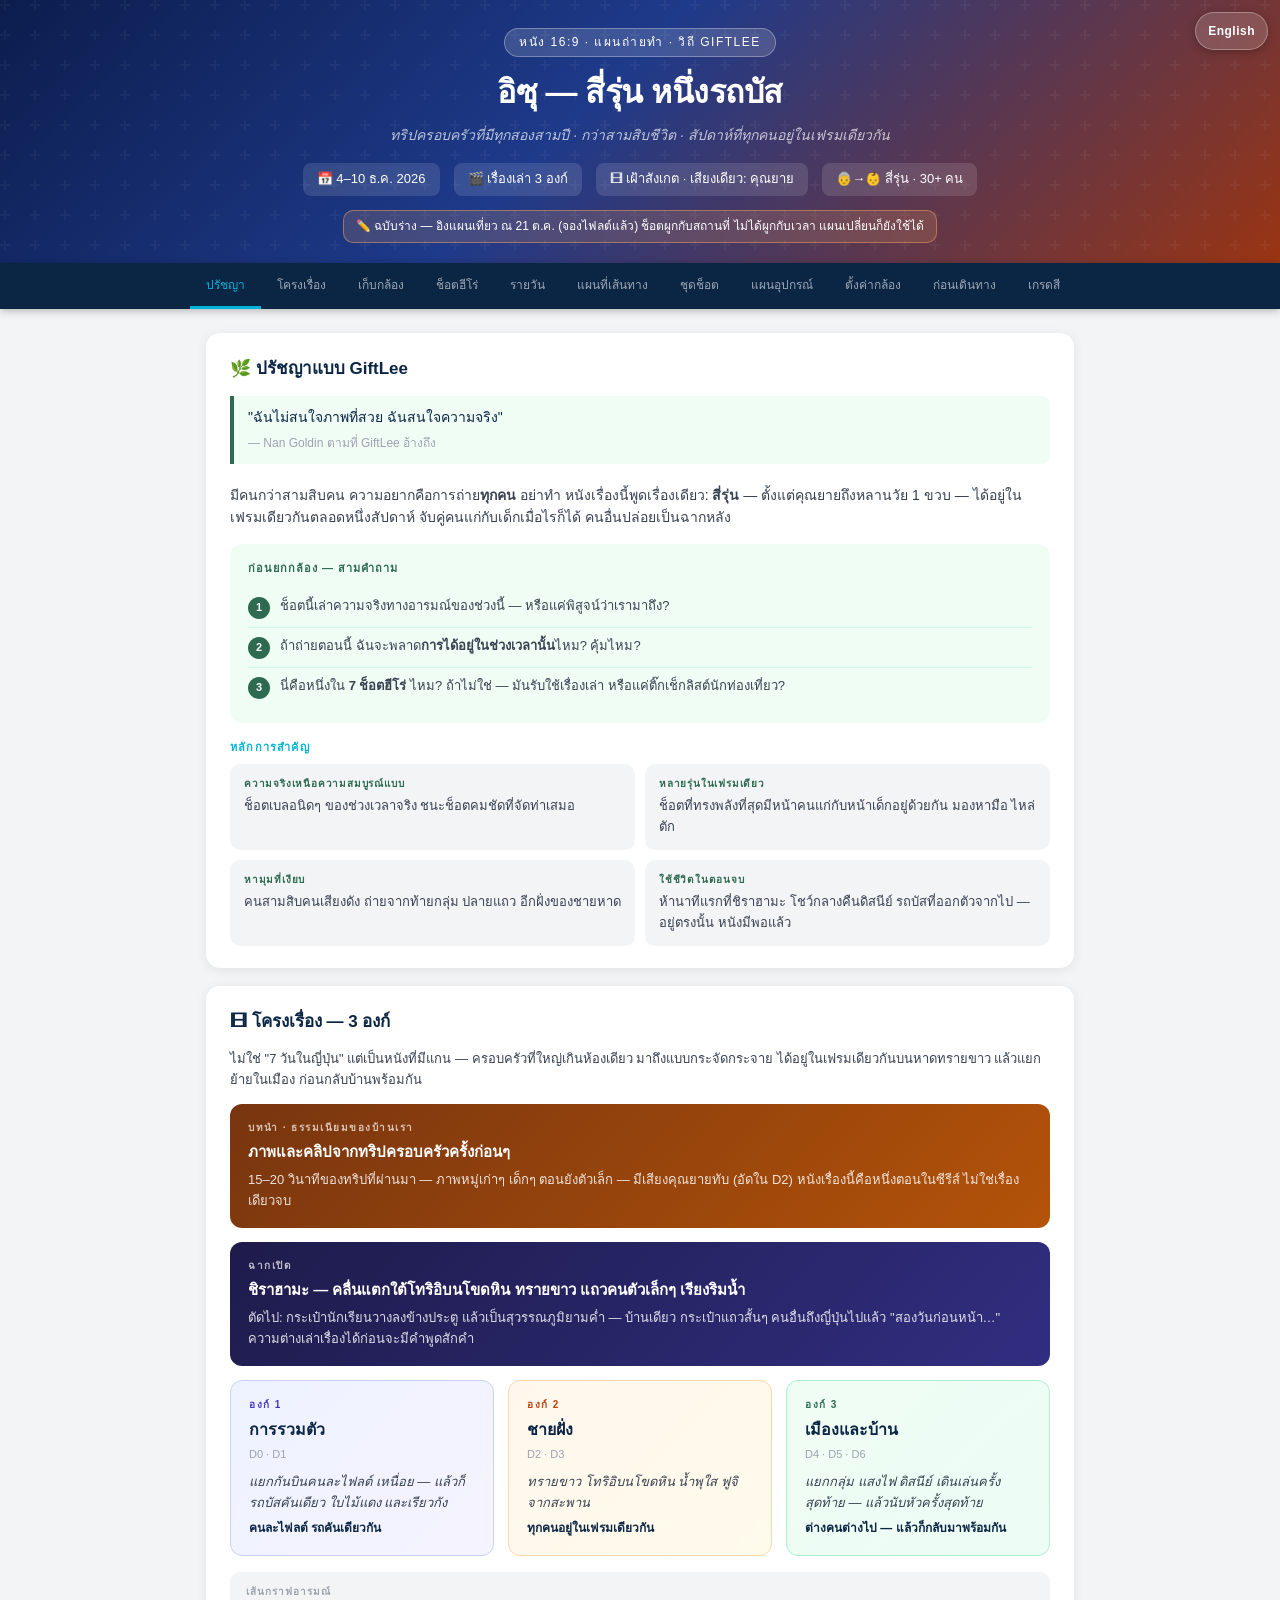
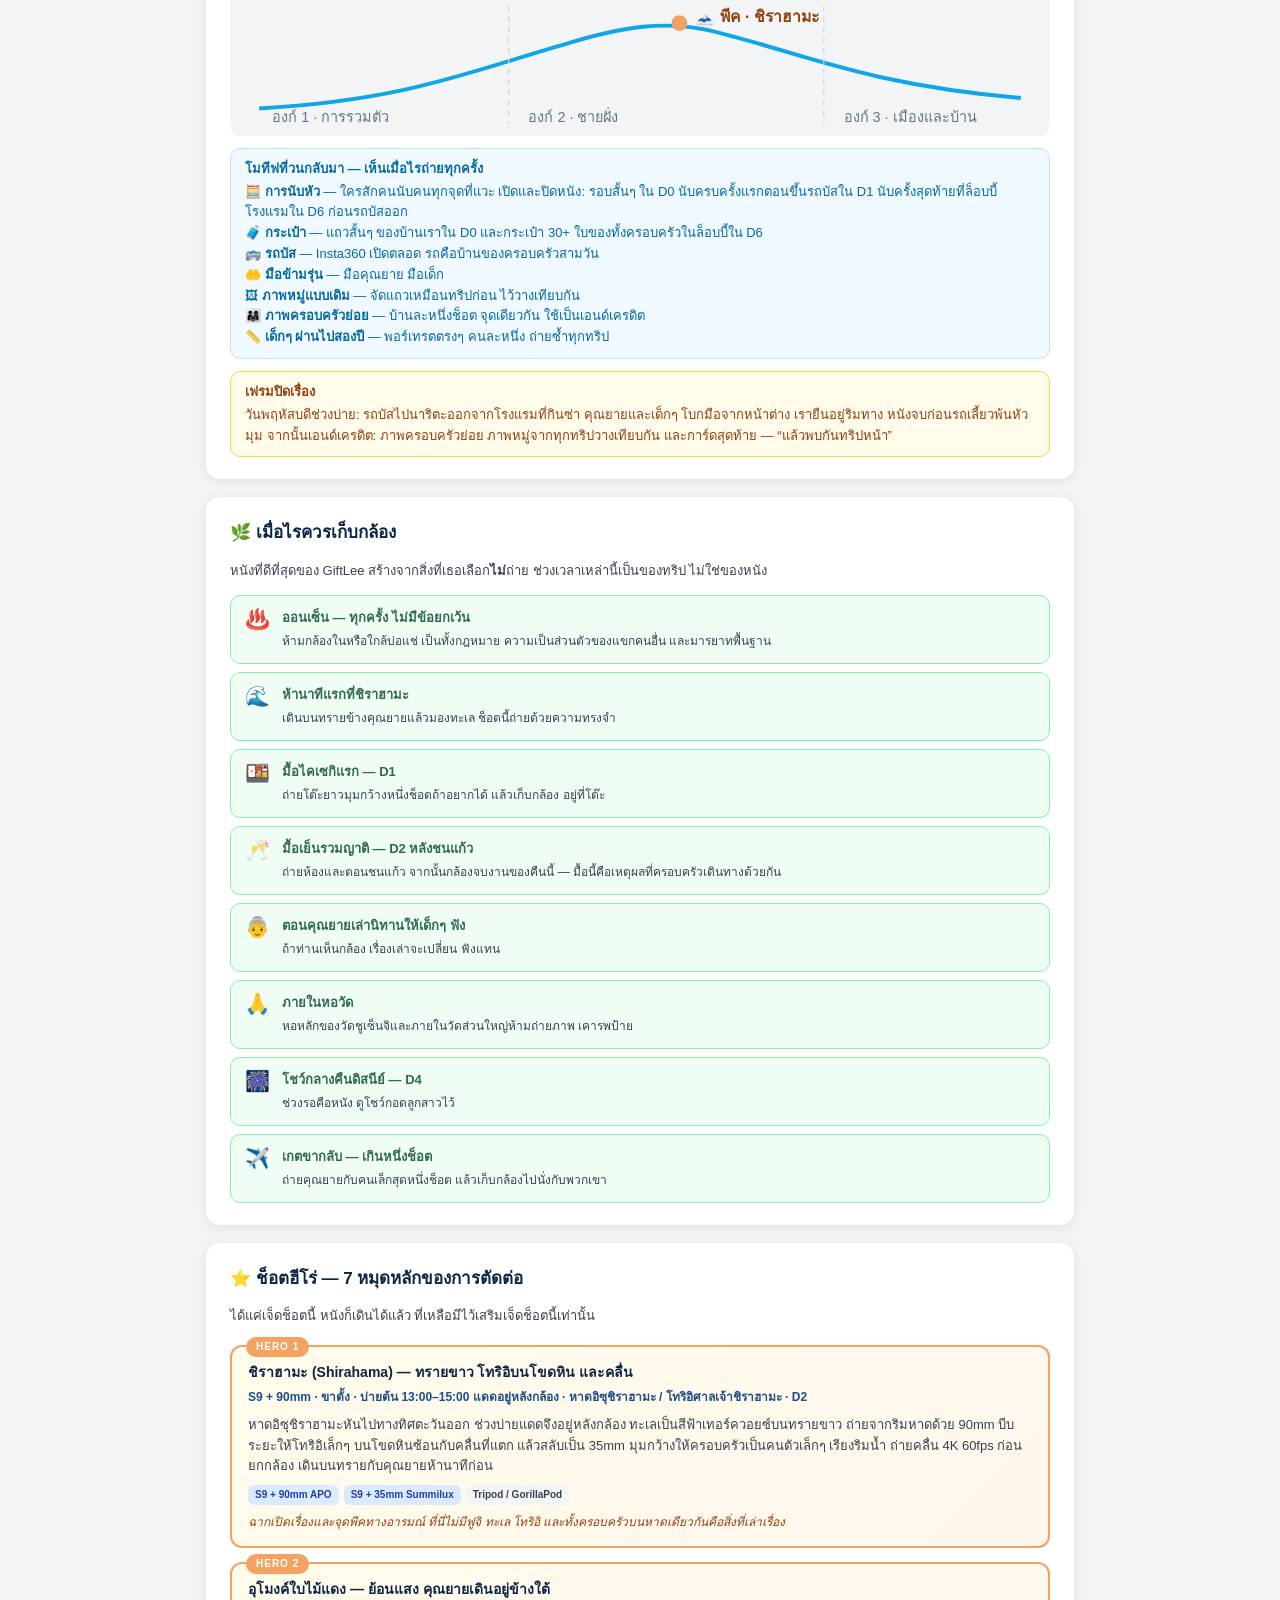
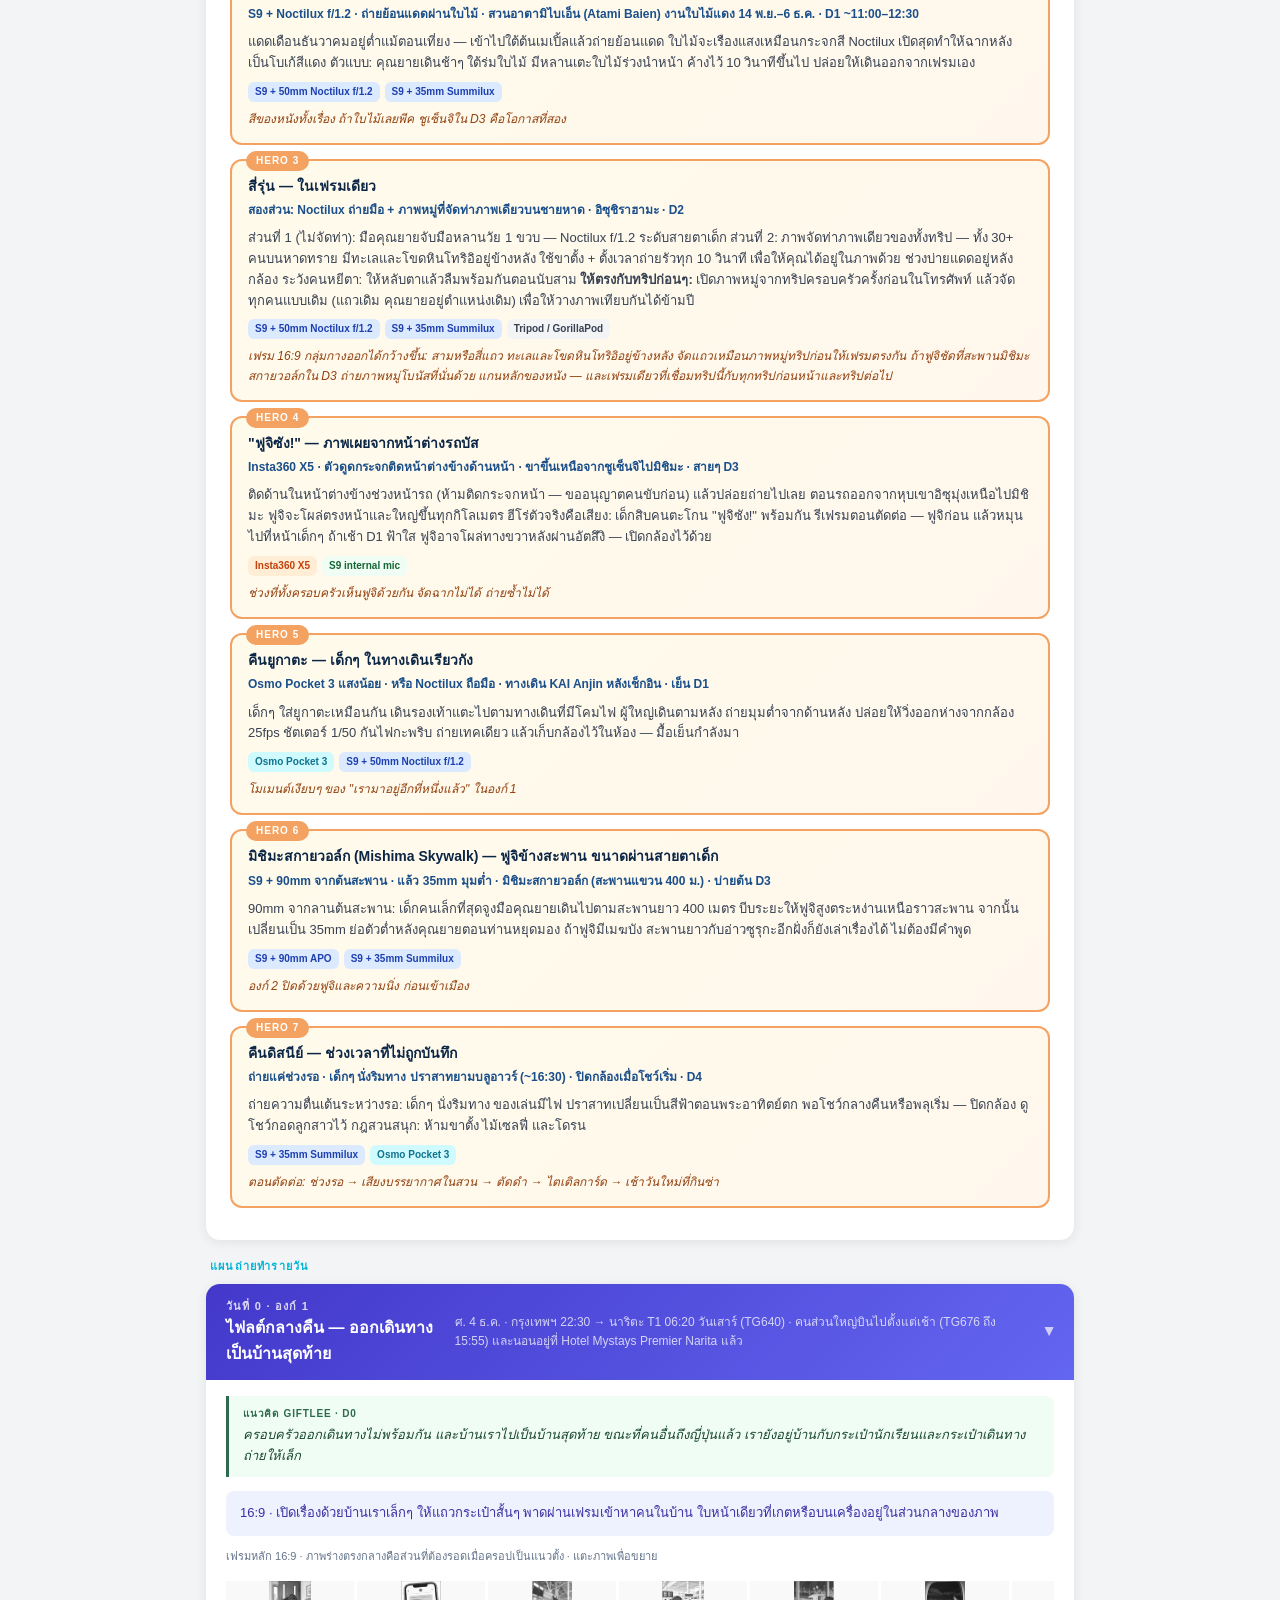
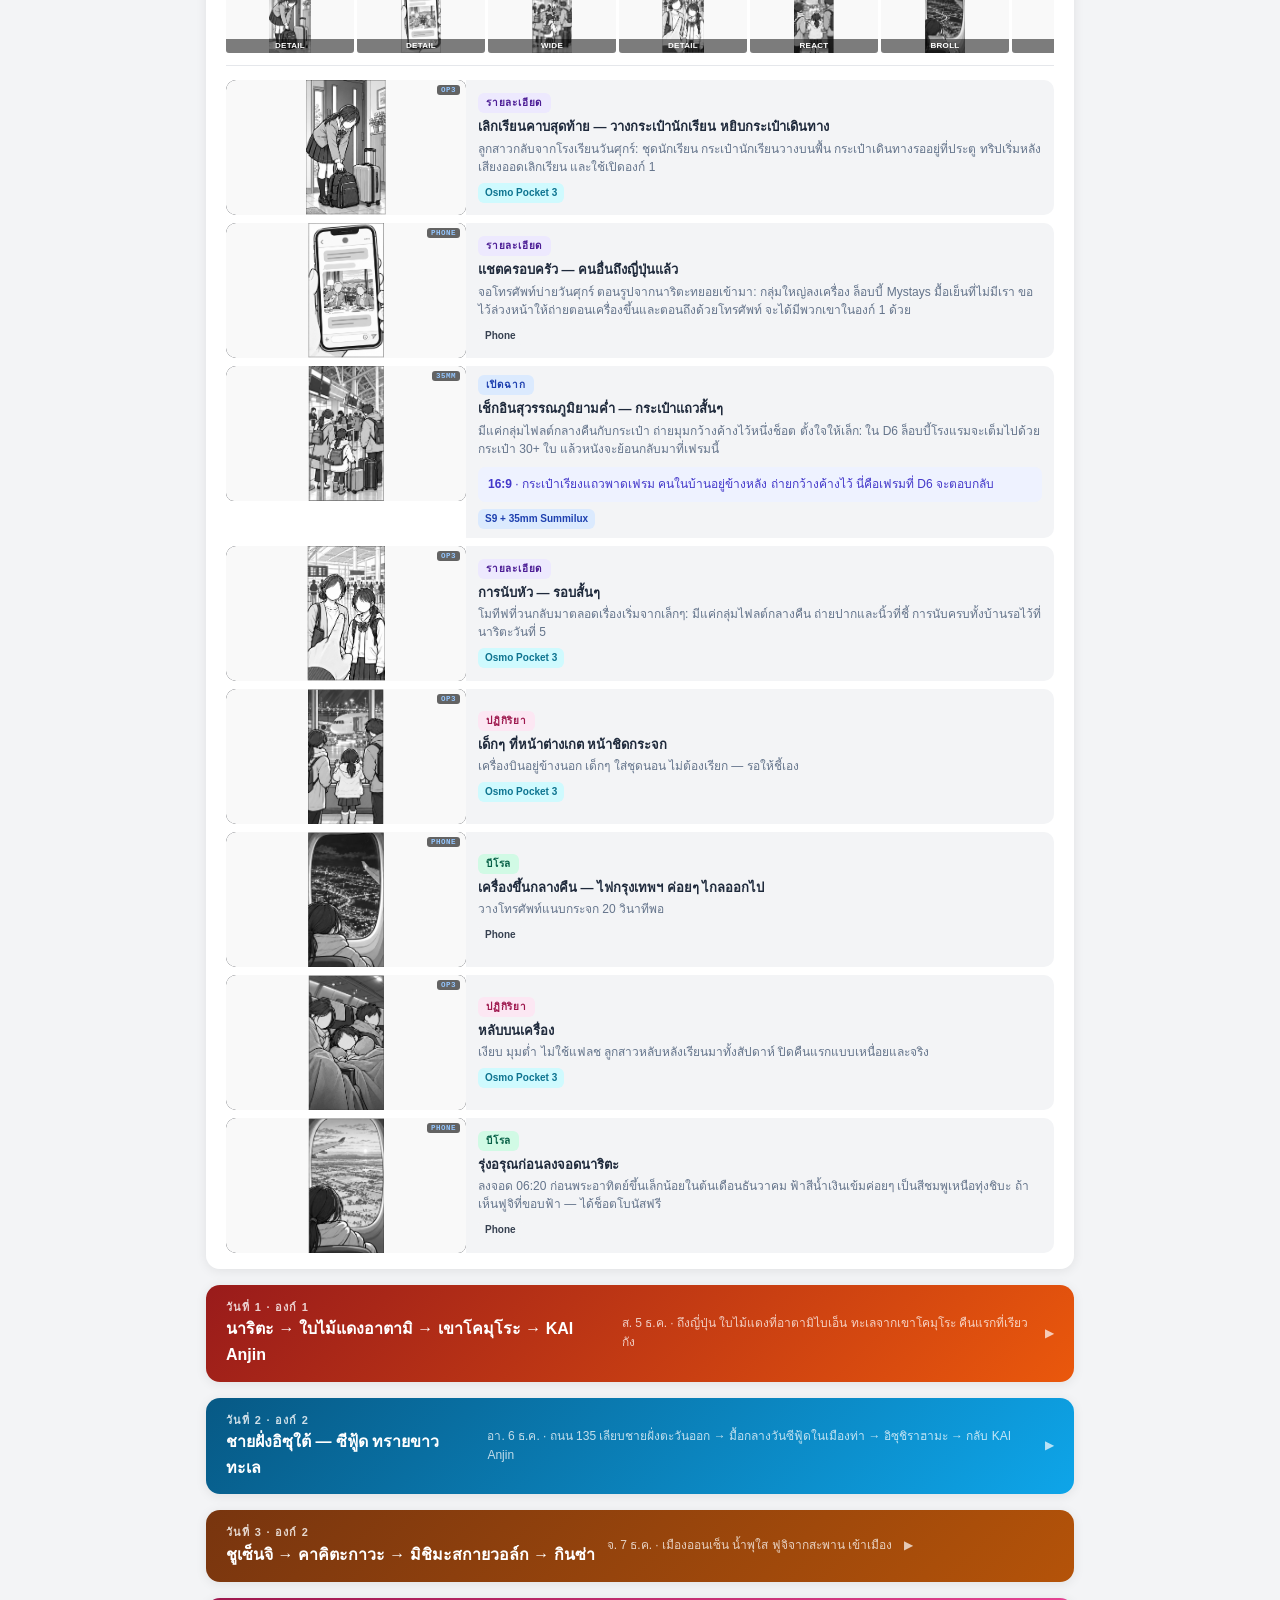
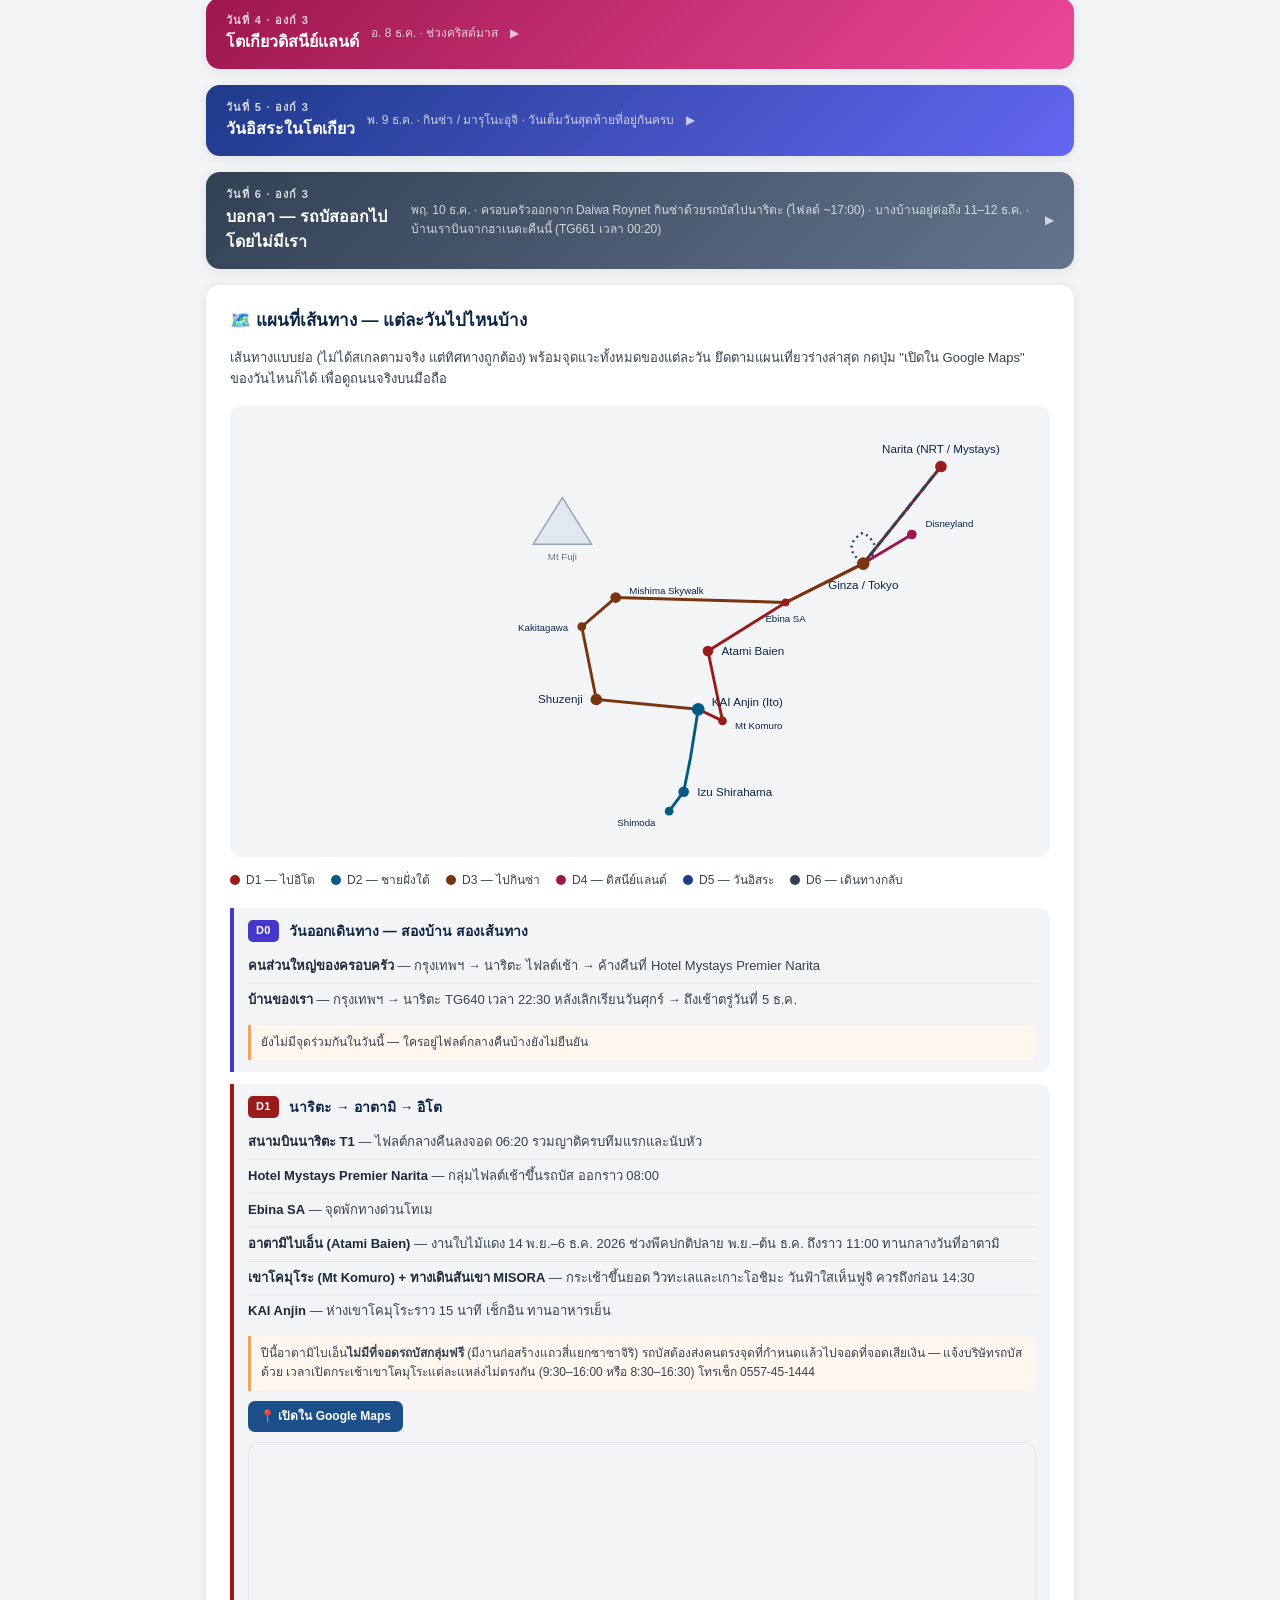
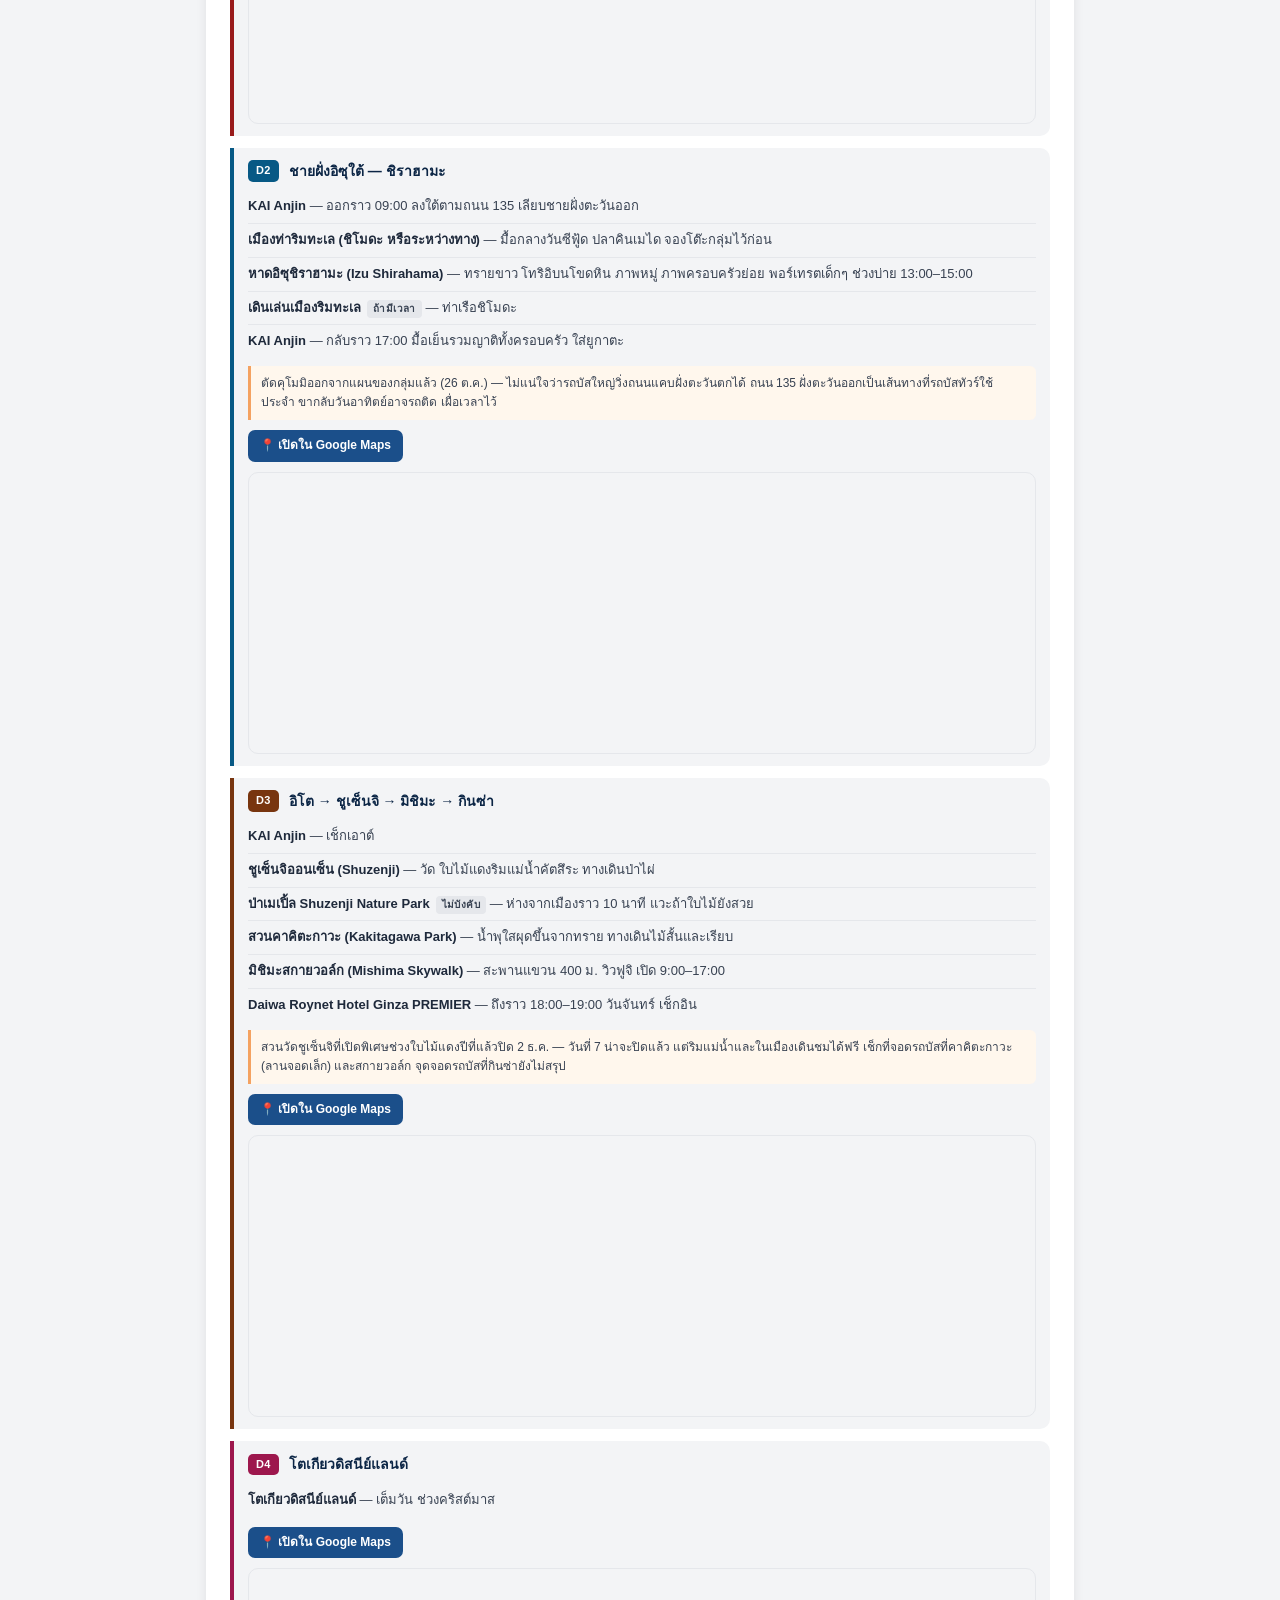
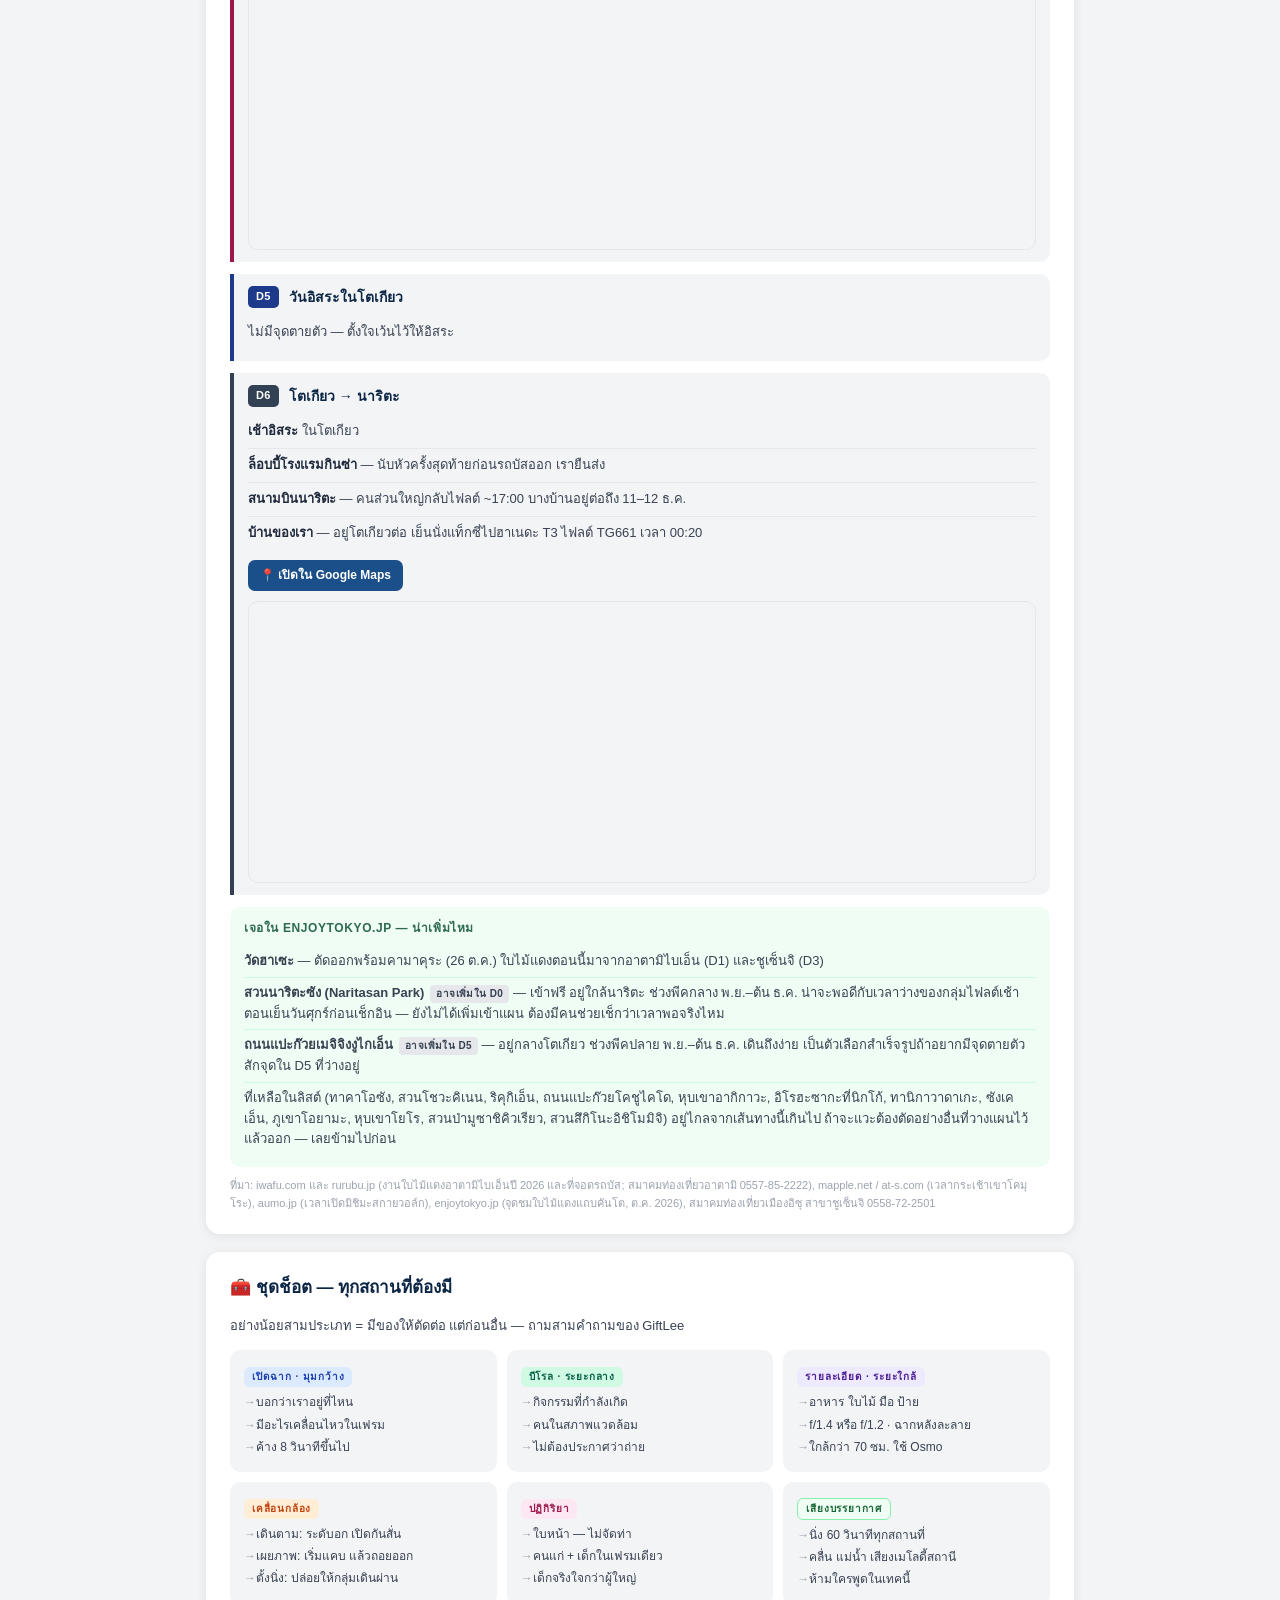
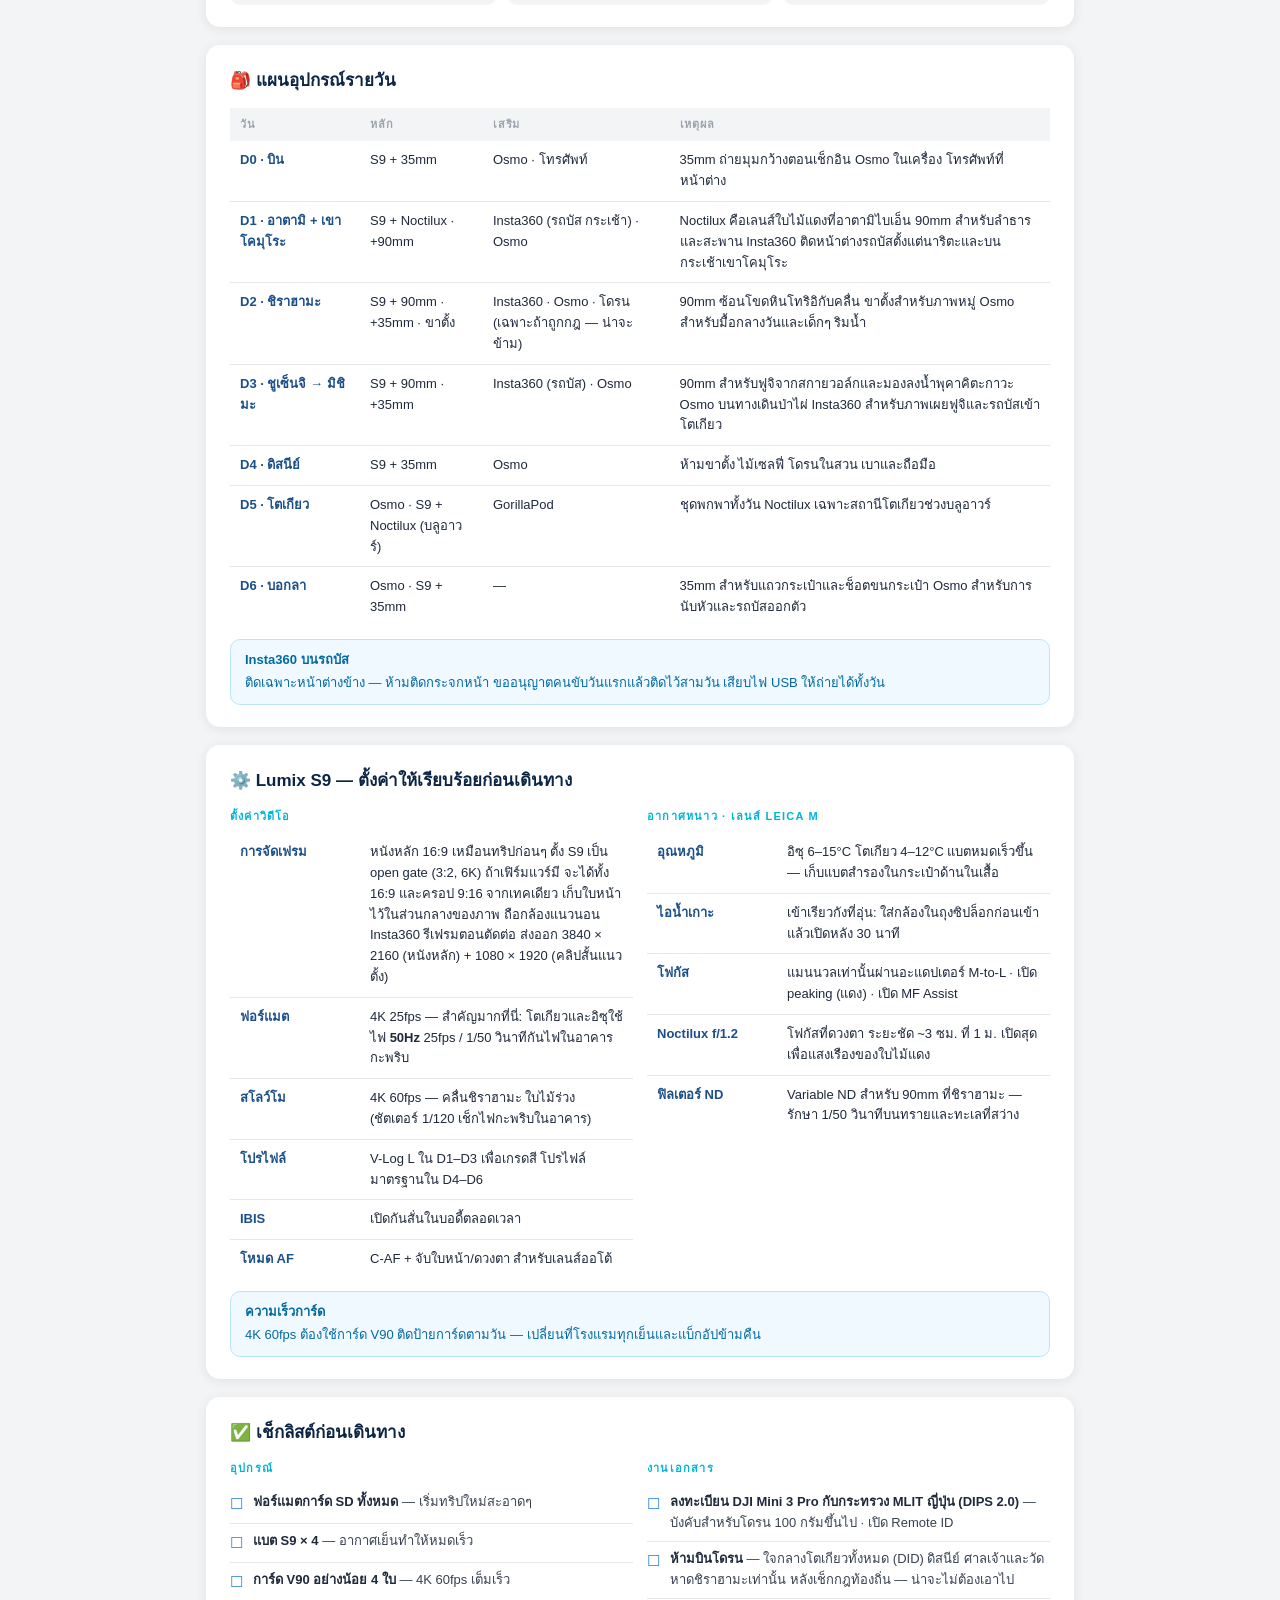
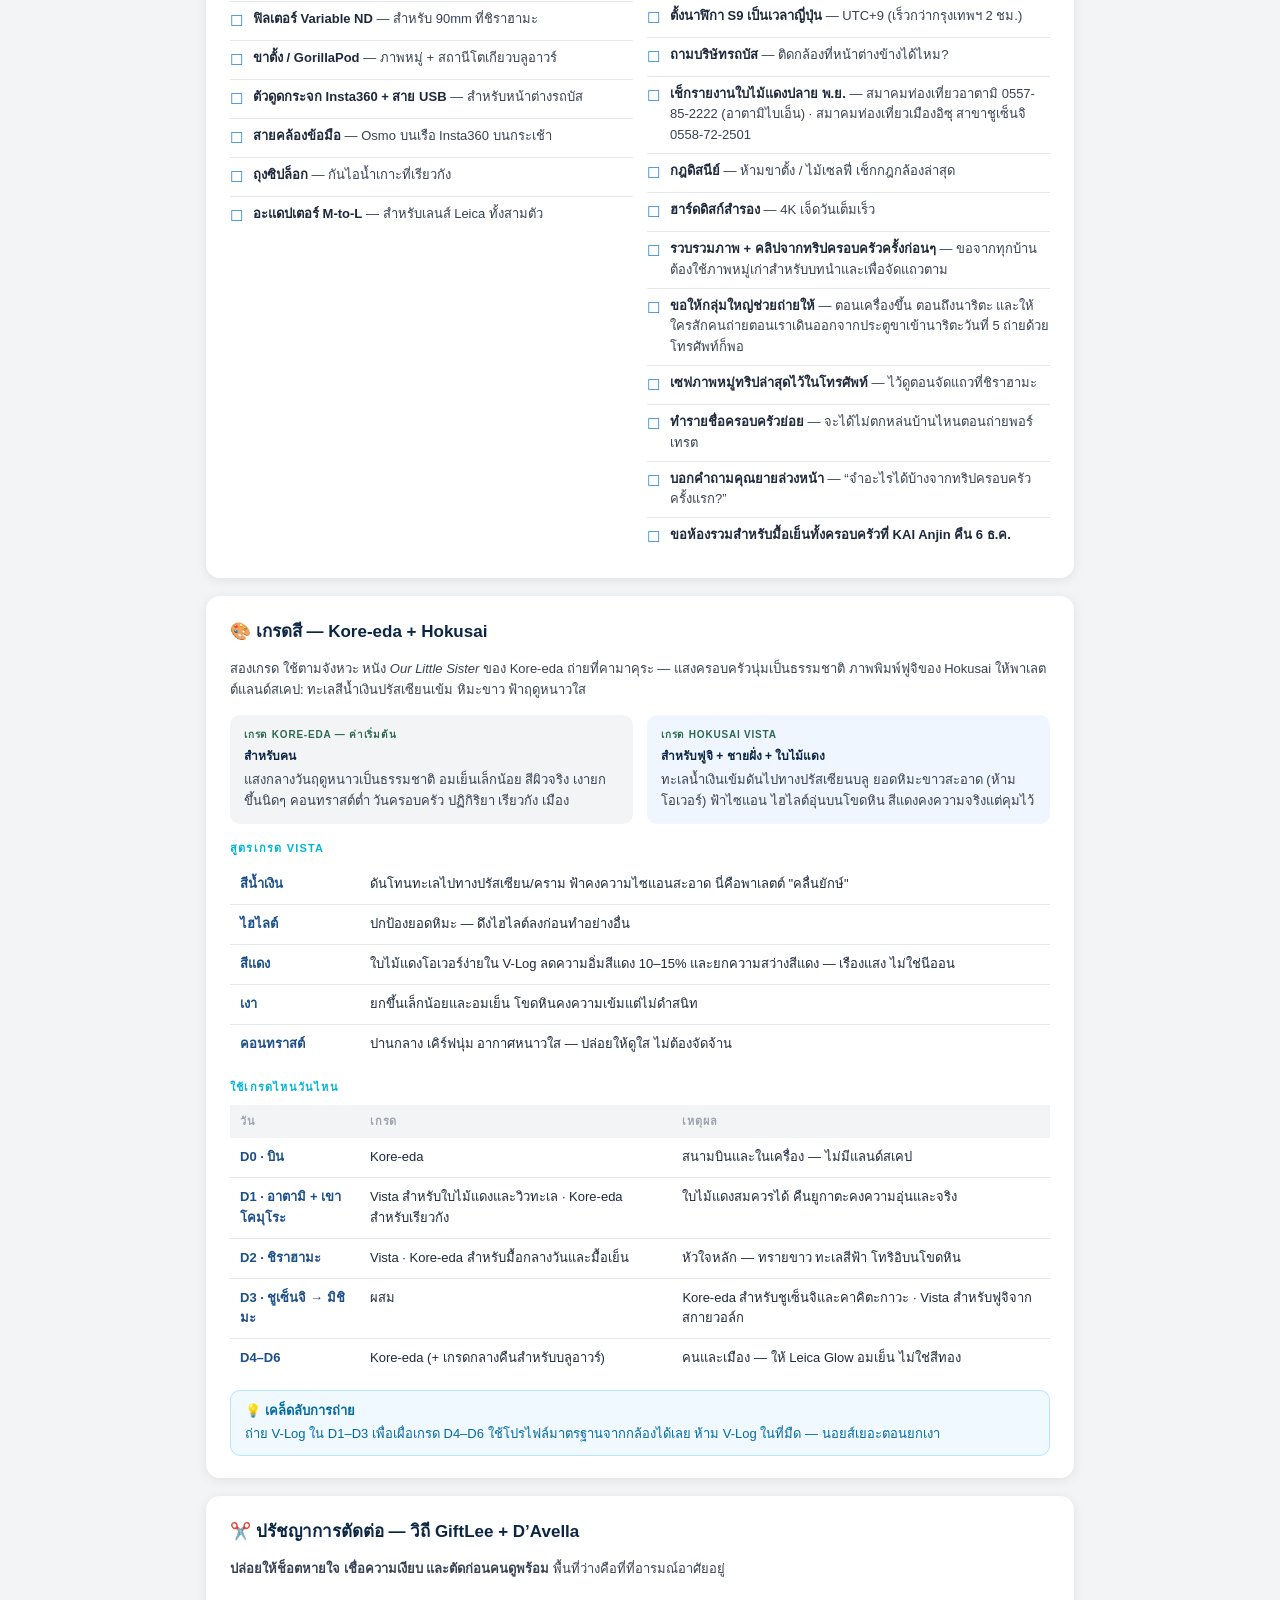
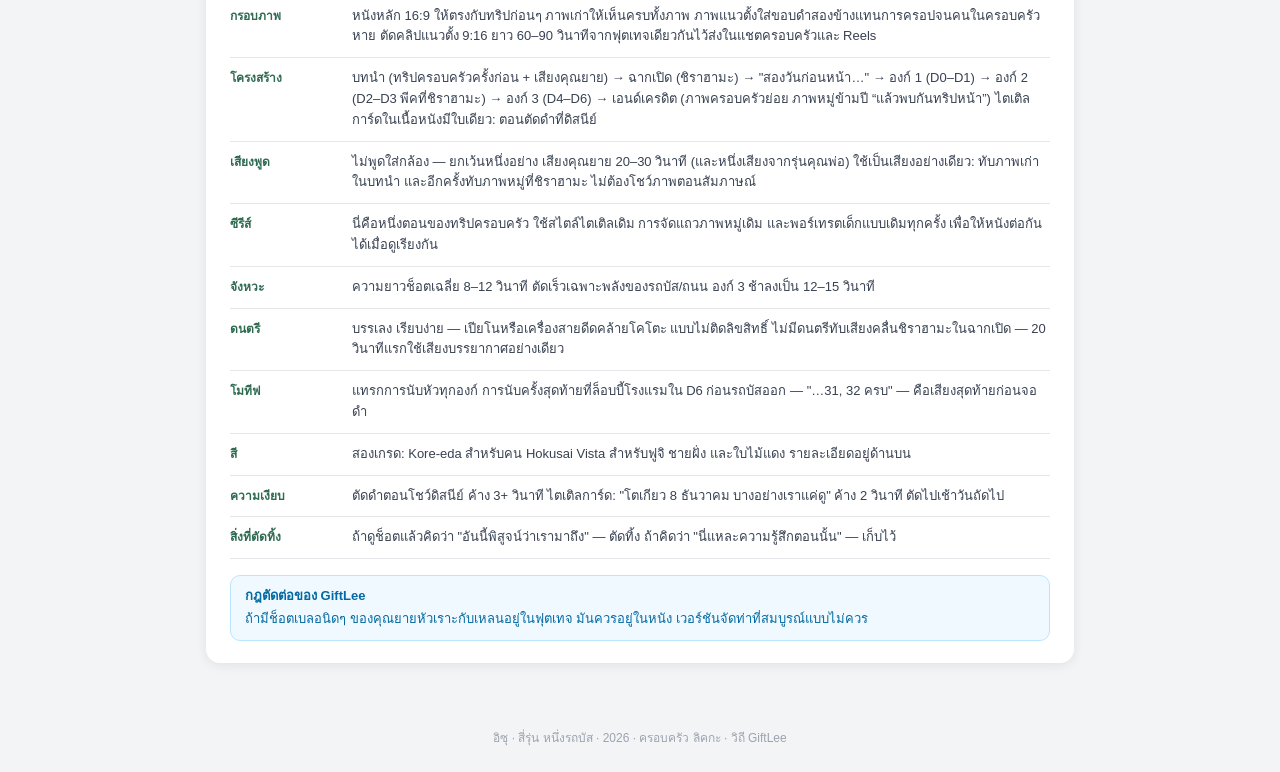
==== commit 95385f00: "Switch the storyboard to a 16:9 main film with a vertical-safe centre Co-Authored-By: Claude Opus 5." ====
--- a/storyboard.html
+++ b/storyboard.html
@@ -85,25 +85,26 @@
     .day-filmstrip{display:flex;gap:3px;overflow-x:auto;scrollbar-width:thin;padding:4px 0 12px;margin-bottom:14px;border-bottom:1px solid var(--gray-200);}
     .day-filmstrip::-webkit-scrollbar{height:3px;}
     .day-filmstrip::-webkit-scrollbar-thumb{background:var(--gray-200);border-radius:2px;}
-    .filmstrip-cell{flex-shrink:0;width:72px;height:128px;border-radius:3px;position:relative;overflow:hidden;cursor:pointer;border:0;box-shadow:inset 0 0 0 1px rgba(0,0,0,0.08);transition:transform 0.15s,box-shadow 0.15s;}
+    .filmstrip-cell{flex-shrink:0;width:128px;height:72px;border-radius:3px;position:relative;overflow:hidden;cursor:pointer;border:0;box-shadow:inset 0 0 0 1px rgba(0,0,0,0.08);transition:transform 0.15s,box-shadow 0.15s;}
     .filmstrip-cell:hover{transform:translateY(-2px);box-shadow:0 3px 10px rgba(0,0,0,0.25);z-index:2;}
     .filmstrip-cell svg{position:absolute;top:0;left:0;width:100%;height:100%;}
     .fc-label{position:absolute;bottom:0;left:0;right:0;font-size:8px;text-align:center;color:white;background:rgba(0,0,0,0.5);padding:1px 2px;font-weight:700;text-transform:uppercase;letter-spacing:0.3px;white-space:nowrap;overflow:hidden;font-family:-apple-system,sans-serif;}
     .mindset-note{background:#f0fdf4;border-left:3px solid var(--gift-green);border-radius:0 8px 8px 0;padding:10px 14px;font-size:13px;color:#1a4731;margin-bottom:14px;font-style:italic;}
     .mindset-note strong{display:block;font-size:10px;text-transform:uppercase;letter-spacing:0.8px;color:var(--gift-green);margin-bottom:3px;font-style:normal;font-weight:700;}
     .shot-list{display:flex;flex-direction:column;gap:8px;}
-    .shot-row{display:grid;grid-template-columns:180px 1fr;align-items:stretch;border-radius:10px;overflow:hidden;font-size:13px;}
+    .shot-row{display:grid;grid-template-columns:240px 1fr;align-items:stretch;border-radius:10px;overflow:hidden;font-size:13px;}
     .shot-row.hero-row{outline:1px solid #fcd34d;}
     .shot-row.no-cam{outline:1px solid #fecaca;}
     .shot-row.present-row{outline:1px solid #86efac;}
     .shot-frame {
-      width: 180px;
+      width: 240px;
       position: relative;
       overflow: hidden;
       display: flex;
       align-items: stretch;
       background: #090d16;
-      aspect-ratio: 9 / 16;
+      aspect-ratio: 16 / 9;
+      align-self: start;
       border-right: 1.5px solid var(--gray-200);
       user-select: none;
     }
@@ -228,7 +229,7 @@
     .shot-gear{display:flex;gap:5px;flex-wrap:wrap;margin-top:4px;}
     @media(max-width:500px){
       .shot-row{grid-template-columns:1fr;}
-      .shot-frame{width:min(100%,220px);justify-self:center;height:auto;aspect-ratio:9/16;border-right:none;border-bottom:1.5px solid var(--gray-200);}
+      .shot-frame{width:100%;justify-self:center;height:auto;aspect-ratio:16/9;border-right:none;border-bottom:1.5px solid var(--gray-200);}
     }
     .gear-badge{border-radius:6px;padding:2px 7px;font-size:10px;font-weight:600;}
     .gear-badge.lumix{background:#dbeafe;color:#1e40af;}.gear-badge.osmo{background:#cffafe;color:#0e7490;}
@@ -275,7 +276,7 @@
     .shot-frame:focus-visible{outline:3px solid var(--teal);outline-offset:2px;}
     .preview-dialog{border:0;border-radius:14px;padding:16px;width:min(440px,94vw);max-height:94vh;overflow:auto;margin:auto;background:#0b1525;color:white;}
     .preview-dialog::backdrop{background:rgba(0,0,0,.78);}
-    .preview-image{position:relative;width:min(100%,37vh);aspect-ratio:9/16;overflow:hidden;border-radius:8px;margin:12px auto;}
+    .preview-image{position:relative;width:min(100%,640px);aspect-ratio:16/9;overflow:hidden;border-radius:8px;margin:12px auto;}
     .preview-close{float:right;background:#26384f;color:white;border:0;border-radius:6px;padding:6px 12px;cursor:pointer;}
     .preview-caption{font-size:14px;}
     @media(max-width:640px){.shot-row{grid-template-columns:1fr;}.shot-frame{width:min(100%,220px);justify-self:center;}}
@@ -447,7 +448,7 @@
 /* ───────── Simple strings ───────── */
 const STR={
 en:{
-'hdr.badge':'Vertical 9:16 · Shot Plan · GiftLee Method',
+'hdr.badge':'16:9 Film · Shot Plan · GiftLee Method',
 'hdr.title':'Izu — Four Generations, One Bus',
 'hdr.sub':'Our family trip, every couple of years · thirty-plus people · the week we all fit in one frame',
 'hdr.m1':'📅 4–10 Dec 2026','hdr.m2':'🎬 3-Act Narrative','hdr.m3':'🎞 Observational · One Voice: Grandma','hdr.m4':'👵→👶 Four Generations · 30+',
@@ -458,7 +459,7 @@
 'footer':'Izu · Four Generations, One Bus · 2026 · Lycka’s Family · GiftLee Method'
 },
 th:{
-'hdr.badge':'แนวตั้ง 9:16 · แผนถ่ายทำ · วิถี GiftLee',
+'hdr.badge':'หนัง 16:9 · แผนถ่ายทำ · วิถี GiftLee',
 'hdr.title':'อิซุ — สี่รุ่น หนึ่งรถบัส',
 'hdr.sub':'ทริปครอบครัวที่มีทุกสองสามปี · กว่าสามสิบชีวิต · สัปดาห์ที่ทุกคนอยู่ในเฟรมเดียวกัน',
 'hdr.m1':'📅 4–10 ธ.ค. 2026','hdr.m2':'🎬 เรื่องเล่า 3 องก์','hdr.m3':'🎞 เฝ้าสังเกต · เสียงเดียว: คุณยาย','hdr.m4':'👵→👶 สี่รุ่น · 30+ คน',
@@ -488,10 +489,10 @@
 {n:3,gear:[N50,L35,TRI],
  en:{t:'Four Generations — One Frame',s:'Two parts: Noctilux detail of hands + the one posed group shot on the beach · Izu Shirahama · D2',
   d:'Part 1 (unposed): grandma’s hand holding the 1-year-old’s hand — Noctilux, f/1.2, eye-level with the child. Part 2: the only posed shot of the whole trip — all 30+ people on the sand with the sea and the torii rock behind. Tripod + 10s interval burst so you are in it too. In the afternoon the sun is behind the camera, so watch for squinting: shoot on the count of three with eyes closed, then open. <strong>Match the past trips:</strong> bring the group photo from the last family trip on your phone and arrange everyone the same way (same rows, grandma in the same place) so the photos can sit side by side across the years.',
-  w:'For the vertical video, use compact staggered rows and leave sea and sky above the group. Keep the matching arrangement from the previous trip for a separate landscape still. If Fuji is clear at the Mishima Skywalk on D3, take a bonus group still there too. The spine of the film — and the one frame that links this trip to every trip before and after it.'},
+  w:'In 16:9 the group can spread wider: three or four rows, the sea and the torii rock behind. Arrange it like the previous trip’s group photo so the frames match. If Fuji is clear at the Mishima Skywalk on D3, take a bonus group still there too. The spine of the film — and the one frame that links this trip to every trip before and after it.'},
  th:{t:'สี่รุ่น — ในเฟรมเดียว',s:'สองส่วน: Noctilux ถ่ายมือ + ภาพหมู่ที่จัดท่าภาพเดียวบนชายหาด · อิซุชิราฮามะ · D2',
   d:'ส่วนที่ 1 (ไม่จัดท่า): มือคุณยายจับมือหลานวัย 1 ขวบ — Noctilux f/1.2 ระดับสายตาเด็ก ส่วนที่ 2: ภาพจัดท่าภาพเดียวของทั้งทริป — ทั้ง 30+ คนบนหาดทราย มีทะเลและโขดหินโทริอิอยู่ข้างหลัง ใช้ขาตั้ง + ตั้งเวลาถ่ายรัวทุก 10 วินาที เพื่อให้คุณได้อยู่ในภาพด้วย ช่วงบ่ายแดดอยู่หลังกล้อง ระวังคนหยีตา: ให้หลับตาแล้วลืมพร้อมกันตอนนับสาม <strong>ให้ตรงกับทริปก่อนๆ:</strong> เปิดภาพหมู่จากทริปครอบครัวครั้งก่อนในโทรศัพท์ แล้วจัดทุกคนแบบเดิม (แถวเดิม คุณยายอยู่ตำแหน่งเดิม) เพื่อให้วางภาพเทียบกันได้ข้ามปี',
-  w:'วิดีโอแนวตั้งจัดหลายแถวกระชับและเว้นทะเลกับฟ้าด้านบน เก็บการจัดแถวแบบทริปก่อนสำหรับภาพนิ่งแนวนอนแยกอีกใบ ถ้าฟูจิชัดที่สะพานมิชิมะสกายวอล์กใน D3 ถ่ายภาพหมู่โบนัสที่นั่นด้วย แกนหลักของหนัง — และเฟรมเดียวที่เชื่อมทริปนี้กับทุกทริปก่อนหน้าและทริปต่อไป'}},
+  w:'เฟรม 16:9 กลุ่มกางออกได้กว้างขึ้น: สามหรือสี่แถว ทะเลและโขดหินโทริอิอยู่ข้างหลัง จัดแถวเหมือนภาพหมู่ทริปก่อนให้เฟรมตรงกัน ถ้าฟูจิชัดที่สะพานมิชิมะสกายวอล์กใน D3 ถ่ายภาพหมู่โบนัสที่นั่นด้วย แกนหลักของหนัง — และเฟรมเดียวที่เชื่อมทริปนี้กับทุกทริปก่อนหน้าและทริปต่อไป'}},
 {n:4,gear:[X5,MIC],
  en:{t:'"Fuji-san!" — The Reveal From the Coach Window',s:'Insta360 X5 · suction mount on a front side window · heading north from Shuzenji toward Mishima · D3 late morning',
   d:'Mount on the inside of a side window near the front (never the windscreen — ask the driver first) and let it run. As the coach leaves the Izu valleys and heads north to Mishima, Fuji rises straight ahead and grows with every kilometre. The real hero is the audio: ten kids shouting "Fuji-san!" at once. Reframe in post — Fuji first, then whip to the kids’ faces. On a clear D1 morning Fuji may also show on the right past Atsugi — keep the camera running then too.',
@@ -569,7 +570,7 @@
  ['present','wv','First five minutes on Shirahama','Don’t touch the camera. Take off your shoes, walk the sand next to grandma and look at the sea. This one is for memory.','ห้านาทีแรกที่ชิราฮามะ','อย่าแตะกล้อง ถอดรองเท้า เดินบนทรายข้างคุณยายแล้วมองทะเล ช่วงนี้เก็บไว้ในความทรงจำ',[]],
  ['hero','wv','Shirahama — white sand, the torii on the rock, surf','90mm from along the beach to stack the torii rock against the surf. Tripod. Then a 35mm wide with the family along the waterline.','ชิราฮามะ — ทรายขาว โทริอิบนโขดหิน และคลื่น','90mm จากริมหาดให้โขดหินโทริอิซ้อนกับคลื่น ใช้ขาตั้ง แล้ว 35mm มุมกว้างมีครอบครัวเรียงริมน้ำ',[A90,L35,TRI],1],
  ['movement','wv','Slow-motion surf on the rocks at the end of the beach','4K 60fps, 90mm, ND filter. Hold 15 seconds — you will slow it down in the edit.','สโลว์โมชันคลื่นแตกบนโขดหินปลายหาด','4K 60fps, 90mm, ฟิลเตอร์ ND ค้าง 15 วินาที — ไว้ทำสโลว์ตอนตัดต่อ',[A90]],
- ['hero','gp','Four generations — one frame','Hands detail first (Noctilux), then the one posed group shot of all 30+ on the sand, sea and torii rock behind. Tripod + interval timer. For the vertical video, use compact staggered rows with sea and sky above. Take a separate landscape still arranged like the last trip’s group photo.','สี่รุ่น — ในเฟรมเดียว','ถ่ายมือก่อน (Noctilux) แล้วภาพหมู่จัดท่าภาพเดียว 30+ คนบนหาดทราย ทะเลและโขดหินโทริอิอยู่ข้างหลัง ขาตั้ง + ตั้งเวลาถ่ายรัว วิดีโอแนวตั้งจัดหลายแถวกระชับให้เห็นทะเลกับฟ้าด้านบน แล้วถ่ายภาพนิ่งแนวนอนแยกโดยจัดแถวเหมือนภาพหมู่ทริปก่อน',[N50,L35,TRI],3],
+ ['hero','gp','Four generations — one frame','Hands detail first (Noctilux), then the one posed group shot of all 30+ on the sand, sea and torii rock behind. Tripod + interval timer. In 16:9, spread into three or four rows arranged like the last trip’s group photo.','สี่รุ่น — ในเฟรมเดียว','ถ่ายมือก่อน (Noctilux) แล้วภาพหมู่จัดท่าภาพเดียว 30+ คนบนหาดทราย ทะเลและโขดหินโทริอิอยู่ข้างหลัง ขาตั้ง + ตั้งเวลาถ่ายรัว เฟรม 16:9 กางเป็นสามหรือสี่แถว จัดเหมือนภาพหมู่ทริปก่อน',[N50,L35,TRI],3],
  ['reaction','gp','Household portraits — one per family, same spot','Right after the group shot, while everyone is still there: each household steps in for 5 seconds of video, same framing, sea behind. Lock the tripod and don’t move it. Nobody is left out of the keepsake; these become the end credits.','ภาพครอบครัวย่อย — บ้านละหนึ่งช็อต จุดเดียวกัน','ต่อจากภาพหมู่ทันที ตอนทุกคนยังอยู่: แต่ละบ้านเข้ามายืนถ่ายวิดีโอ 5 วินาที เฟรมเดิม ทะเลอยู่ข้างหลัง ล็อกขาตั้งไว้ไม่ขยับ ไม่มีใครตกหล่นจากของที่ระลึก ช็อตพวกนี้คือเอนด์เครดิต',[L35,TRI]],
  ['reaction','fa','Kids, two years on — one portrait each','Each child, 3 seconds, standing straight, looking at the lens, same distance. Repeat exactly on the next family trip — the series is the point. Noctilux at f/2 so the eyes stay sharp.','เด็กๆ ผ่านไปสองปี — คนละหนึ่งพอร์เทรต','เด็กแต่ละคน 3 วินาที ยืนตรง มองเลนส์ ระยะเท่ากัน ถ่ายซ้ำแบบเดิมในทริปครอบครัวครั้งหน้า — ความต่อเนื่องคือหัวใจ Noctilux ที่ f/2 ให้ตาคมชัด',[N50]],
  ['movement','gp','Drone pull-back — family on the sand → the bay','ONLY if registered, the local rules allow it, you stay away from the shrine, and you keep 30 m from strangers. A public beach on a Sunday may rule it out — if in doubt, skip; the S9 shots already carry it.','โดรนบินถอยหลัง — ครอบครัวบนหาด → อ่าว','ทำเฉพาะเมื่อลงทะเบียนแล้ว กฎท้องถิ่นอนุญาต อยู่ห่างศาลเจ้า และห่างคนแปลกหน้า 30 ม. หาดสาธารณะวันอาทิตย์อาจบินไม่ได้ — ถ้าไม่แน่ใจให้ข้าม ช็อต S9 เพียงพอแล้ว',[DR]],
@@ -633,30 +634,30 @@
 ];
 
 const VERTICAL_GUIDES=[
- {en:'9:16 · Keep this departure intimate. Let the short suitcase line recede toward the family. Fill the portrait frame with one face at the gate or in the cabin.',th:'9:16 · เปิดเรื่องด้วยบ้านเราเล็กๆ วางแถวกระเป๋าลึกเข้าไปหาคนในบ้าน ใช้ใบหน้าเดียวเป็นจุดเด่นที่เกตและบนเครื่อง'},
- {en:'9:16 · Build depth: luggage toward the coach, maple trunks above grandma at Atami Baien, the chairlift line climbing Mt Komuro, shoes toward the ryokan door. Leave space above faces for the canopy and the sky.',th:'9:16 · จัดภาพให้มีความลึก: กระเป๋านำสายตาเข้ารถ ลำต้นเมเปิ้ลอยู่เหนือคุณยายที่อาตามิไบเอ็น แนวกระเช้าไต่ขึ้นเขาโคมุโระ รองเท้าเรียงเข้าประตูเรียวกัง เว้นพื้นที่เหนือใบหน้าสำหรับพุ่มใบไม้และท้องฟ้า'},
- {en:'9:16 · Stack the coast in layers: sand below, turquoise sea in the middle, the torii rock and sky above. For the 30+ group, step back and use several compact rows; keep everyone inside the frame.',th:'9:16 · วางชายฝั่งเป็นชั้น: ทรายด้านล่าง ทะเลสีฟ้าตรงกลาง โขดหินโทริอิและท้องฟ้าด้านบน ภาพหมู่ 30+ คนให้ถอยออกและจัดหลายแถวกระชับ เก็บทุกคนไว้ในเฟรม'},
- {en:'9:16 · Follow strong lines: the bamboo path, the boardwalk over the springs, the Skywalk deck with Fuji above it. Keep a small family figure low in frame to show scale.',th:'9:16 · ใช้เส้นนำสายตา: ทางเดินป่าไผ่ ทางเดินไม้เหนือน้ำพุ พื้นสะพานสกายวอล์กที่มีฟูจิอยู่ด้านบน วางคนในครอบครัวเล็กๆ ด้านล่างเพื่อเทียบขนาด'},
- {en:'9:16 · Let the castle and Christmas tree rise above the family. Arrange mouse-ear portraits in depth. Camera-off moments remain camera-off.',th:'9:16 · ให้ปราสาทและต้นคริสต์มาสสูงเหนือครอบครัว จัดพอร์เทรตหูมิกกี้ซ้อนกันตามความลึก ช่วงที่กำหนดให้เก็บกล้องก็ยังคงเก็บกล้อง'},
- {en:'9:16 · Use tall city layers: people below the clock tower, children under illuminated branches, dome above the station entrance. Keep the dinner unfilmed.',th:'9:16 · ใช้เมืองเป็นชั้นแนวตั้ง: คนอยู่ใต้หอนาฬิกา เด็กๆ ใต้กิ่งไม้ประดับไฟ โดมเหนือทางเข้าสถานี มื้อเย็นยังเป็นช่วงไม่ถ่าย'},
- {en:'9:16 · Echo D0 with luggage receding into the lobby. Film the farewell from the pavement, looking along the coach so waving windows stack into depth.',th:'9:16 · ย้อนภาพ D0 ด้วยแถวกระเป๋าที่ลึกเข้าไปในล็อบบี้ ถ่ายอำลาจากริมทาง มองตามแนวยาวรถเพื่อให้หน้าต่างที่มีคนโบกมือเรียงลึกเข้าไป'}
+ {en:'16:9 · Keep this departure intimate. Let the short suitcase line run across the frame toward the family; one face at the gate or in the cabin, kept in the middle third.',th:'16:9 · เปิดเรื่องด้วยบ้านเราเล็กๆ ให้แถวกระเป๋าสั้นๆ พาดผ่านเฟรมเข้าหาคนในบ้าน ใบหน้าเดียวที่เกตหรือบนเครื่องอยู่ในส่วนกลางของภาพ'},
+ {en:'16:9 · Use the width: the coach and luggage along the frame, maple canopy over grandma, the chairlift line crossing the hill. Keep faces in the middle third so the vertical cut still works.',th:'16:9 · ใช้ความกว้างของเฟรม: รถบัสและกระเป๋าพาดยาว พุ่มเมเปิ้ลคลุมคุณยาย แนวกระเช้าพาดข้ามเนินเขา เก็บใบหน้าไว้ในส่วนกลางของภาพ คลิปแนวตั้งจะได้ยังใช้ได้'},
+ {en:'16:9 · The coast is a horizontal subject: sand, sea and the torii rock stretching across the frame. Spread the 30+ group in three or four rows; step back so nobody touches the edges.',th:'16:9 · ชายฝั่งคือภาพแนวนอนโดยธรรมชาติ: ทราย ทะเล และโขดหินโทริอิพาดยาวทั้งเฟรม ภาพหมู่ 30+ คนกางเป็นสามหรือสี่แถว ถอยออกให้ไม่มีใครชิดขอบ'},
+ {en:'16:9 · Follow strong lines across the frame: the bamboo path, the boardwalk over the springs, the Skywalk running toward Fuji. Keep a small family figure in the centre for scale.',th:'16:9 · ใช้เส้นนำสายตาพาดผ่านเฟรม: ทางเดินป่าไผ่ ทางเดินไม้เหนือน้ำพุ สกายวอล์กที่ทอดไปหาฟูจิ วางคนในครอบครัวตัวเล็กๆ ไว้ตรงกลางเพื่อเทียบขนาด'},
+ {en:'16:9 · Let the castle and Christmas tree sit behind the family with room on both sides. Mouse-ear portraits in a row across three generations. Camera-off moments remain camera-off.',th:'16:9 · ให้ปราสาทและต้นคริสต์มาสอยู่หลังครอบครัวโดยเว้นที่สองข้าง พอร์เทรตหูมิกกี้เรียงแถวสามรุ่น ช่วงที่กำหนดให้เก็บกล้องก็ยังคงเก็บกล้อง'},
+ {en:'16:9 · Use the width of the city: the station facade end to end, the illuminated avenue running into depth, crowds crossing the frame. Keep the dinner unfilmed.',th:'16:9 · ใช้ความกว้างของเมือง: อาคารสถานีเต็มเฟรม ถนนไฟประดับทอดลึกเข้าไป ฝูงชนเดินตัดผ่านเฟรม มื้อเย็นยังเป็นช่วงไม่ถ่าย'},
+ {en:'16:9 · Echo D0 with the suitcase line running the length of the lobby. Film the farewell from the pavement along the coach so the waving windows run across the frame.',th:'16:9 · ย้อนภาพ D0 ด้วยแถวกระเป๋าที่ยาวตลอดล็อบบี้ ถ่ายอำลาจากริมทางตามแนวรถ ให้หน้าต่างที่มีคนโบกมือเรียงพาดผ่านเฟรม'}
 ];
 const VERTICAL_NOTES={
- '0:2':{en:'Place 3–4 bags diagonally into depth, with the household above them. Avoid a broad side-by-side line.',th:'วางกระเป๋า 3–4 ใบเฉียงลึกเข้าไป คนในบ้านอยู่เหนือแถวกระเป๋า ไม่เรียงกว้างข้างกัน'},
- '1:3':{en:'Child in the lower foreground, the window above. If Fuji appears, keep it in the upper third and the horizon level.',th:'เด็กอยู่ด้านล่างใกล้กล้อง หน้าต่างอยู่ด้านบน ถ้าฟูจิโผล่ ให้อยู่ช่วงหนึ่งในสามด้านบนและขอบฟ้าตรง'},
- '1:5':{en:'Grandma low in frame; the maple trunk and canopy fill the upper two-thirds.',th:'คุณยายอยู่ช่วงล่าง ลำต้นและพุ่มเมเปิ้ลเต็มพื้นที่สองในสามด้านบน'},
- '1:11':{en:'Family as small figures along the deck in the lower third; sea and sky fill the rest.',th:'ครอบครัวเป็นคนตัวเล็กๆ บนทางเดินในหนึ่งในสามด้านล่าง ทะเลและฟ้าเต็มส่วนที่เหลือ'},
- '2:4':{en:'Sand in the foreground → surf → the torii rock. Leave air above the torii and keep family figures inside the narrow frame.',th:'ทรายใกล้กล้อง → คลื่น → โขดหินโทริอิ เว้นพื้นที่เหนือโทริอิและเก็บคนในครอบครัวให้อยู่ในเฟรมแคบ'},
- '2:6':{en:'Use four compact staggered rows: children in front, elders seated, adults behind. Step back with the 35mm; keep faces away from the edges and the sea above. Take a separate landscape still to match the previous trip photo.',th:'จัดสี่แถวสลับกันแบบกระชับ: เด็กด้านหน้า ผู้สูงอายุนั่ง ผู้ใหญ่ยืนด้านหลัง ใช้ 35mm แล้วถอยออก เก็บใบหน้าให้ห่างขอบและทะเลอยู่ด้านบน ถ่ายภาพนิ่งแนวนอนแยกอีกใบให้เข้าคู่กับภาพทริปก่อน'},
- '2:7':{en:'One household in a compact cluster, full bodies with the sea above. Lock the same portrait framing for every household.',th:'บ้านละกลุ่มกระชับ เห็นเต็มตัวและมีทะเลด้านบน ล็อกเฟรมแนวตั้งเดียวกันทุกบ้าน'},
- '2:8':{en:'One child centred, eyes near the upper third; repeat the same camera height and distance.',th:'เด็กคนเดียวตรงกลาง ดวงตาใกล้เส้นหนึ่งในสามด้านบน ใช้ความสูงกล้องและระยะเดิมทุกคน'},
- '2:9':{en:'Plan the final 9:16 frame: family low-centre, the curve of the beach leading out to sea. Keep the group inside the portrait crop throughout the pull-back.',th:'วางแผนเฟรมสุดท้าย 9:16: ครอบครัวกลางล่าง แนวโค้งของหาดนำสายตาออกทะเล เก็บกลุ่มให้อยู่ในขอบเฟรมแนวตั้งตลอดช่วงบินถอย'},
- '2:15':{en:'Look along the length of the table from its end, with grandma visible beyond the foreground glasses.',th:'มองตามแนวยาวโต๊ะจากหัวโต๊ะ ให้เห็นคุณยายหลังแก้วในระยะหน้า'},
- '3:7':{en:'Small child and grandma near the bottom, the bridge running up the frame, Fuji above; leave room above the summit.',th:'เด็กกับคุณยายอยู่ด้านล่าง สะพานพาดขึ้นไปในเฟรม ฟูจิอยู่ด้านบน เว้นพื้นที่เหนือยอดเขา'},
- '4:1':{en:'Daughter’s side profile low in frame, castle rising behind her. Keep her reaction readable.',th:'ใบหน้าลูกสาวด้านข้างอยู่ช่วงล่าง ปราสาทสูงขึ้นไปด้านหลัง ให้เห็นปฏิกิริยาชัด'},
- '4:2':{en:'Stagger three generations in depth instead of a single wide row; keep every pair of mouse ears visible.',th:'จัดสามรุ่นซ้อนตามความลึกแทนแถวกว้างแถวเดียว ให้เห็นหูมิกกี้ครบทุกคน'},
- '6:0':{en:'Shoot diagonally down the suitcase rows toward reception. The long line should feel deeper than D0.',th:'ถ่ายเฉียงตามแนวกระเป๋าเข้าหาเคาน์เตอร์ ให้แถวยาวดูลึกกว่า D0'},
- '6:3':{en:'Rear three-quarter view from the pavement: waving hand in foreground, coach and family windows above. Follow gently as it leaves.',th:'ถ่ายจากริมทางเห็นท้ายรถเฉียงสามส่วน มือโบกอยู่ใกล้กล้อง รถและหน้าต่างครอบครัวอยู่ด้านบน ตามรถเบาๆ ตอนออกตัว'}
+ '0:2':{en:'Bags in a line across the frame, the household behind them. Hold wide; this is the frame D6 answers.',th:'กระเป๋าเรียงแถวพาดเฟรม คนในบ้านอยู่ข้างหลัง ถ่ายกว้างค้างไว้ นี่คือเฟรมที่ D6 จะตอบกลับ'},
+ '1:3':{en:'Child’s shoulder in the near corner, the window filling the rest. If Fuji appears, keep it near the centre and the horizon level.',th:'ไหล่เด็กอยู่มุมใกล้กล้อง หน้าต่างเต็มส่วนที่เหลือ ถ้าฟูจิโผล่ให้อยู่ใกล้กลางภาพและขอบฟ้าตรง'},
+ '1:5':{en:'Grandma in the centre third, the canopy across the top and both sides.',th:'คุณยายอยู่ส่วนกลางของภาพ พุ่มใบไม้คลุมด้านบนและสองข้าง'},
+ '1:11':{en:'Family as small figures along the deck; the sea and Oshima island across the width.',th:'ครอบครัวเป็นคนตัวเล็กๆ บนทางเดิน ทะเลและเกาะโอชิมะพาดเต็มความกว้าง'},
+ '2:4':{en:'Sand → surf → torii rock across the frame, the torii slightly off-centre. Family figures along the waterline.',th:'ทราย → คลื่น → โขดหินโทริอิพาดผ่านเฟรม โทริอิเยื้องกลางเล็กน้อย ครอบครัวเรียงริมน้ำ'},
+ '2:6':{en:'Three or four rows: children in front, elders seated, adults behind, arranged like the previous trip photo. Step back with the 35mm; nobody touches the edges.',th:'สามหรือสี่แถว: เด็กด้านหน้า ผู้สูงอายุนั่ง ผู้ใหญ่ยืนด้านหลัง จัดเหมือนภาพทริปก่อน ใช้ 35mm แล้วถอยออก ไม่ให้ใครชิดขอบ'},
+ '2:7':{en:'One household centred, full bodies, sea behind. Lock the same framing for every household.',th:'บ้านละกลุ่มอยู่กลางภาพ เห็นเต็มตัว ทะเลอยู่ข้างหลัง ล็อกเฟรมเดียวกันทุกบ้าน'},
+ '2:8':{en:'One child centred, eyes on the upper third; repeat the same camera height and distance.',th:'เด็กคนเดียวตรงกลาง ดวงตาอยู่เส้นหนึ่งในสามด้านบน ใช้ความสูงกล้องและระยะเดิมทุกคน'},
+ '2:9':{en:'End frame: family small in the centre, the curve of the beach running across to the sea.',th:'เฟรมจบ: ครอบครัวตัวเล็กอยู่กลางภาพ แนวโค้งของหาดพาดไปหาทะเล'},
+ '2:15':{en:'Look along the table from its end, grandma in the centre beyond the foreground glasses.',th:'มองตามแนวโต๊ะจากหัวโต๊ะ คุณยายอยู่กลางภาพหลังแก้วในระยะหน้า'},
+ '3:7':{en:'The bridge running across the frame toward Fuji; child and grandma small in the centre third.',th:'สะพานพาดผ่านเฟรมไปหาฟูจิ เด็กกับคุณยายตัวเล็กๆ อยู่ส่วนกลางของภาพ'},
+ '4:1':{en:'Daughter’s profile in the centre third, castle behind her. Keep her reaction readable.',th:'ใบหน้าลูกสาวด้านข้างอยู่ส่วนกลางของภาพ ปราสาทอยู่ข้างหลัง ให้เห็นปฏิกิริยาชัด'},
+ '4:2':{en:'Three generations in one row across the frame; every pair of mouse ears visible.',th:'สามรุ่นเรียงแถวเดียวพาดเฟรม ให้เห็นหูมิกกี้ครบทุกคน'},
+ '6:0':{en:'Shoot along the suitcase rows toward reception. The line should feel longer than D0.',th:'ถ่ายตามแนวกระเป๋าเข้าหาเคาน์เตอร์ ให้แถวดูยาวกว่า D0'},
+ '6:3':{en:'From the pavement along the coach: a waving hand in the near corner, the windows running across the frame. Follow gently as it leaves.',th:'ถ่ายจากริมทางตามแนวรถ: มือโบกอยู่มุมใกล้กล้อง หน้าต่างเรียงพาดเฟรม ตามรถเบาๆ ตอนออกตัว'}
 };
 const SEC={en:{},th:{}};
 
@@ -971,7 +972,7 @@
 /* ───────── Settings ───────── */
 const SET=(h,a,ar,b,br,tip)=>`<h2>⚙️ ${h}</h2><div class="grid-2"><div><div class="section-label">${a}</div><table class="settings-table"><tbody>${ar.map(([k,v])=>`<tr><td>${k}</td><td>${v}</td></tr>`).join('')}</tbody></table></div><div><div class="section-label">${b}</div><table class="settings-table"><tbody>${br.map(([k,v])=>`<tr><td>${k}</td><td>${v}</td></tr>`).join('')}</tbody></table></div></div><div class="tip-box">${tip}</div>`;
 SEC.en.settings=SET('Lumix S9 — Settings to Lock Before Departure','Video Settings',[
-['Framing','Vertical 9:16 master. Compose in portrait from capture; rotate the camera where appropriate. When reframing wider footage, keep people inside a 9:16 guide throughout the shot. Final delivery: 1080 × 1920.'],
+['Framing','16:9 main film, like the past trips. Record the S9 in open gate (3:2, 6K) if your firmware offers it, so 16:9 and a 9:16 crop both come from one take. Keep faces in the middle third. Hold cameras horizontal; Insta360 is reframed in the edit. Deliver 3840 × 2160 (main) + 1080 × 1920 (short vertical cut).'],
 ['Format','4K 25fps — and it matters here: Tokyo and Izu run on <strong>50Hz</strong> power, so 25fps / 1/50s keeps indoor lights flicker-free'],
 ['Slow-mo','4K 60fps — Shirahama surf, falling leaves (raise shutter to 1/120, check for flicker indoors)'],
 ['Profile','V-Log L on D1–D3 for grading; standard profile on D4–D6'],['IBIS','Body stabilisation ON at all times'],['AF Mode','C-AF + Face/Eye detection for native lenses']],
@@ -983,7 +984,7 @@
 ['ND filter','Variable ND for 90mm at Shirahama — keeps 1/50s on bright sand and sea']],
 '<strong>Card speed</strong>4K 60fps needs V90 cards. Label cards by day — swap at the hotel each evening and back up overnight.');
 SEC.th.settings=SET('Lumix S9 — ตั้งค่าให้เรียบร้อยก่อนเดินทาง','ตั้งค่าวิดีโอ',[
-['การจัดเฟรม','งานหลักแนวตั้ง 9:16 จัดภาพแนวตั้งตั้งแต่ถ่าย หมุนกล้องเมื่อเหมาะสม หากรีเฟรมจากภาพที่กว้างกว่า ให้คนอยู่ในกรอบ 9:16 ตลอดช็อต ส่งออก 1080 × 1920'],
+['การจัดเฟรม','หนังหลัก 16:9 เหมือนทริปก่อนๆ ตั้ง S9 เป็น open gate (3:2, 6K) ถ้าเฟิร์มแวร์มี จะได้ทั้ง 16:9 และครอป 9:16 จากเทคเดียว เก็บใบหน้าไว้ในส่วนกลางของภาพ ถือกล้องแนวนอน Insta360 รีเฟรมตอนตัดต่อ ส่งออก 3840 × 2160 (หนังหลัก) + 1080 × 1920 (คลิปสั้นแนวตั้ง)'],
 ['ฟอร์แมต','4K 25fps — สำคัญมากที่นี่: โตเกียวและอิซุใช้ไฟ <strong>50Hz</strong> 25fps / 1/50 วินาทีกันไฟในอาคารกะพริบ'],
 ['สโลว์โม','4K 60fps — คลื่นชิราฮามะ ใบไม้ร่วง (ชัตเตอร์ 1/120 เช็กไฟกะพริบในอาคาร)'],
 ['โปรไฟล์','V-Log L ใน D1–D3 เพื่อเกรดสี โปรไฟล์มาตรฐานใน D4–D6'],['IBIS','เปิดกันสั่นในบอดี้ตลอดเวลา'],['โหมด AF','C-AF + จับใบหน้า/ดวงตา สำหรับเลนส์ออโต้']],
@@ -1079,7 +1080,7 @@
 /* ───────── Edit ───────── */
 const ED=(h,lead,rows,tip)=>`<h2>✂️ ${h}</h2><p style="font-size:13px;color:var(--gray-700);margin-bottom:16px;">${lead}</p>${rows.map(([k,v])=>`<div class="edit-row"><div class="edit-label">${k}</div><div class="edit-val">${v}</div></div>`).join('')}<div class="tip-box" style="margin-top:16px;">${tip}</div>`;
 SEC.en.edit=ED('Edit Philosophy — GiftLee + D’Avella Method','<strong>Let shots breathe, trust the silence, and cut before the viewer is ready.</strong> The negative space is where the emotion lives.',[
-['Canvas','9:16 throughout. Keep the full old group photos on the portrait canvas with space above and below; do not crop relatives out. New video compositions follow the portrait sketches.'],
+['Canvas','16:9 main film, matching the past trips. Show old photos whole — pillarbox portrait photos rather than cropping relatives out. Also cut a 60–90 second 9:16 version for the family chat and Reels from the same footage.'],
 ['Structure','Prologue (past family trips + grandma’s voice) → cold open (Shirahama) → "Two days earlier…" → Act I (D0–D1) → Act II (D2–D3, peak at Shirahama) → Act III (D4–D6) → credits (household portraits, group photos across the years, “Until the next one.”). One title card inside the film: at the Disney cut-to-black.'],
 ['Voice','No talking to camera — with one exception. Grandma’s 20–30 seconds (and one voice from dad’s generation) play as audio only: over the prologue photos and again over the group shot at Shirahama. Never show the interview itself.'],
 ['Series','This is one episode of the family’s trips. Keep the same title style, the same group-photo arrangement and the same kids’ portraits every time, so the films line up when watched back to back.'],
@@ -1091,7 +1092,7 @@
 ['What to cut','If you’re watching a shot thinking "this proves we were there" — cut it. If you’re thinking "this is what it felt like" — keep it.']],
 '<strong>GiftLee’s edit rule</strong>If a slightly blurry moment of grandma laughing with a great-grandchild is in your footage, it belongs in the film. The perfect posed version does not.');
 SEC.th.edit=ED('ปรัชญาการตัดต่อ — วิถี GiftLee + D’Avella','<strong>ปล่อยให้ช็อตหายใจ เชื่อความเงียบ และตัดก่อนคนดูพร้อม</strong> พื้นที่ว่างคือที่ที่อารมณ์อาศัยอยู่',[
-['กรอบภาพ','แนวตั้ง 9:16 ตลอดเรื่อง วางภาพหมู่เก่าให้เห็นครบทั้งภาพโดยเว้นพื้นที่บนล่าง อย่าครอปจนคนในครอบครัวหาย วิดีโอใหม่ใช้การจัดเฟรมตามภาพร่างแนวตั้ง'],
+['กรอบภาพ','หนังหลัก 16:9 ให้ตรงกับทริปก่อนๆ ภาพเก่าให้เห็นครบทั้งภาพ ภาพแนวตั้งใส่ขอบดำสองข้างแทนการครอปจนคนในครอบครัวหาย ตัดคลิปแนวตั้ง 9:16 ยาว 60–90 วินาทีจากฟุตเทจเดียวกันไว้ส่งในแชตครอบครัวและ Reels'],
 ['โครงสร้าง','บทนำ (ทริปครอบครัวครั้งก่อน + เสียงคุณยาย) → ฉากเปิด (ชิราฮามะ) → "สองวันก่อนหน้า…" → องก์ 1 (D0–D1) → องก์ 2 (D2–D3 พีคที่ชิราฮามะ) → องก์ 3 (D4–D6) → เอนด์เครดิต (ภาพครอบครัวย่อย ภาพหมู่ข้ามปี “แล้วพบกันทริปหน้า”) ไตเติลการ์ดในเนื้อหนังมีใบเดียว: ตอนตัดดำที่ดิสนีย์'],
 ['เสียงพูด','ไม่พูดใส่กล้อง — ยกเว้นหนึ่งอย่าง เสียงคุณยาย 20–30 วินาที (และหนึ่งเสียงจากรุ่นคุณพ่อ) ใช้เป็นเสียงอย่างเดียว: ทับภาพเก่าในบทนำ และอีกครั้งทับภาพหมู่ที่ชิราฮามะ ไม่ต้องโชว์ภาพตอนสัมภาษณ์'],
 ['ซีรีส์','นี่คือหนึ่งตอนของทริปครอบครัว ใช้สไตล์ไตเติลเดิม การจัดแถวภาพหมู่เดิม และพอร์เทรตเด็กแบบเดิมทุกครั้ง เพื่อให้หนังต่อกันได้เมื่อดูเรียงกัน'],
@@ -1116,7 +1117,7 @@
 function gearLabel(g){const t=g.join(' ').toLowerCase();
  return t.includes('35mm')?'35mm':t.includes('90mm')?'90mm':t.includes('noctilux')?'50mm':t.includes('dji')?'DRONE':t.includes('osmo')?'OP3':t.includes('insta')?'360°':t.includes('mic')?'MIC':t.includes('phone')?'PHONE':'';}
 
-// Native portrait sheets; the landscape version is preserved in assets/storyboard/.
+// Portrait sheets drawn for the earlier 9:16 plan; inside the 16:9 frame they mark the vertical-safe centre.
 const THUMB_GRIDS=[[4,2],[7,2],[6,3],[4,3],[3,2],[3,2],[3,2]];
 const SHEET_SIZES=[[1330, 1182], [1759, 894], [1330, 1182], [1086, 1448], [1152, 1366], [1152, 1366], [1151, 1366]];
 const CORRECTION_SHEET={file:'vertical-corrections-v6.png',grid:[3,2],size:[1151,1367]};
@@ -1145,7 +1146,7 @@
  const top=rowEdges?rowEdges[row]:row/rows,bottom=rowEdges?rowEdges[row+1]:(row+1)/rows;
  const panelW=right-left,panelH=bottom-top;
  // Preserve the complete panel even where generated dividers are slightly uneven.
- const ratio=(w*panelW)/(h*panelH),viewportRatio=9/16;
+ const ratio=(w*panelW)/(h*panelH),viewportRatio=16/9;
  const width=Math.min(1,ratio/viewportRatio)*100,height=Math.min(1,viewportRatio/ratio)*100;
  const x=panelW===1?0:left*100/(1-panelW),y=panelH===1?0:top*100/(1-panelH);
  return `<span class="shot-art" aria-hidden="true"><span class="shot-panel" style="width:${width}%;height:${height}%;background-image:url('assets/storyboard/${sheet.file}');background-size:${100/panelW}% ${100/panelH}%;background-position:${x}% ${y}%"></span></span>`;
@@ -1159,7 +1160,7 @@
 function previewShot(di,si){
  let dialog=document.getElementById('shot-preview');
  if(!dialog){dialog=document.createElement('dialog');dialog.id='shot-preview';dialog.className='preview-dialog';document.body.appendChild(dialog);dialog.addEventListener('click',e=>{if(e.target===dialog)dialog.close();});}
- dialog.innerHTML=`<button class="preview-close" onclick="this.closest('dialog').close()">${lang==='th'?'ปิด':'Close'} ×</button><p>${lang==='th'?'ภาพร่างสตอรีบอร์ดแนวตั้ง 9:16 · สร้างด้วย AI':'Vertical 9:16 storyboard sketch · AI-generated'}</p><div class="preview-image">${art(di,si)}</div><p class="preview-caption"></p>`;
+ dialog.innerHTML=`<button class="preview-close" onclick="this.closest('dialog').close()">${lang==='th'?'ปิด':'Close'} ×</button><p>${lang==='th'?'เฟรม 16:9 · ภาพร่างตรงกลางคือโซนปลอดภัยสำหรับคลิปแนวตั้ง · สร้างด้วย AI':'16:9 frame · the centred sketch is the vertical-safe zone · AI-generated'}</p><div class="preview-image">${art(di,si)}</div><p class="preview-caption"></p>`;
  dialog.querySelector('.preview-caption').textContent=DAYS[di].s[si][lang==='th'?4:2];
  dialog.showModal();
 }
@@ -1176,11 +1177,11 @@
   const rows=d.s.map(([type,comp,et,en,tt,tn,gear,hn],si)=>{sec+=8;const tc=`00:${pad(Math.floor(sec/60))}:${pad(sec%60)}:00`;
    const framing=VERTICAL_NOTES[`${di}:${si}`]?.[lang];
    const title=lang==='th'?tt:et,note=lang==='th'?tn:en,label=type==='hero'?`${TYPE.hero[lang]} ${hn}`:TYPE[type][lang];
-   return `<div class="shot-row ${ROWCLS[type]||''}" data-type="${type}">${frame(comp,type,gear,tc,di,si)}<div class="shot-body"><div class="shot-type ${TYPE[type].c}">${label}</div><div class="shot-title">${title}</div><div class="shot-note">${note}</div>${framing?`<div class="vertical-note"><strong>9:16</strong> · ${framing}</div>`:''}${gear.length?`<div class="shot-gear">${gear.map(g=>`<span class="gear-badge ${g[0]}">${g[1]}</span>`).join('')}</div>`:''}</div></div>`}).join('');
+   return `<div class="shot-row ${ROWCLS[type]||''}" data-type="${type}">${frame(comp,type,gear,tc,di,si)}<div class="shot-body"><div class="shot-type ${TYPE[type].c}">${label}</div><div class="shot-title">${title}</div><div class="shot-note">${note}</div>${framing?`<div class="vertical-note"><strong>16:9</strong> · ${framing}</div>`:''}${gear.length?`<div class="shot-gear">${gear.map(g=>`<span class="gear-badge ${g[0]}">${g[1]}</span>`).join('')}</div>`:''}</div></div>`}).join('');
   const strip=d.s.map(([type,comp,et,,tt],i)=>`<div class="filmstrip-cell" title="${(lang==='th'?tt:et).replace(/"/g,'&quot;')}" onclick="jumpShot(${di},${i})">${art(di,i)}<span class="fc-label">${TYPE[type].f}</span></div>`).join('');
   const o=open[di]??(di===0);
   return `<div class="day-block"><div class="day-block-header${o?' open':''}" style="background:linear-gradient(135deg,${d.c});" onclick="toggleDay(this)"><div><div class="day-label">${x.l}</div><div class="day-name">${x.n}</div></div><div class="day-date">${x.d}</div><div class="chevron">▶</div></div>
-  <div class="day-block-body${o?' open':''}"><div class="mindset-note"><strong>${STR[lang].mindset} · D${di}</strong>${x.m}</div><div class="vertical-guide">${VERTICAL_GUIDES[di][lang]}</div><p class="reference-note">${lang==='th'?'ภาพร่างแนวตั้ง 9:16 สร้างด้วย AI เพื่ออ้างอิงการจัดเฟรม · แตะภาพเพื่อขยาย':'Vertical 9:16 storyboard sketches · AI-generated framing references · Tap a shot to enlarge'}</p><div class="day-filmstrip">${strip}</div><div class="shot-list">${rows}</div></div></div>`}).join('');
+  <div class="day-block-body${o?' open':''}"><div class="mindset-note"><strong>${STR[lang].mindset} · D${di}</strong>${x.m}</div><div class="vertical-guide">${VERTICAL_GUIDES[di][lang]}</div><p class="reference-note">${lang==='th'?'เฟรมหลัก 16:9 · ภาพร่างตรงกลางคือส่วนที่ต้องรอดเมื่อครอปเป็นแนวตั้ง · แตะภาพเพื่อขยาย':'16:9 main frame · the centred sketch is the part that must survive a vertical crop · Tap a shot to enlarge'}</p><div class="day-filmstrip">${strip}</div><div class="shot-list">${rows}</div></div></div>`}).join('');
 }
 
 function jumpShot(di,i){const b=document.querySelectorAll('.day-block-body')[di];if(!b.classList.contains('open'))toggleDay(b.previousElementSibling);
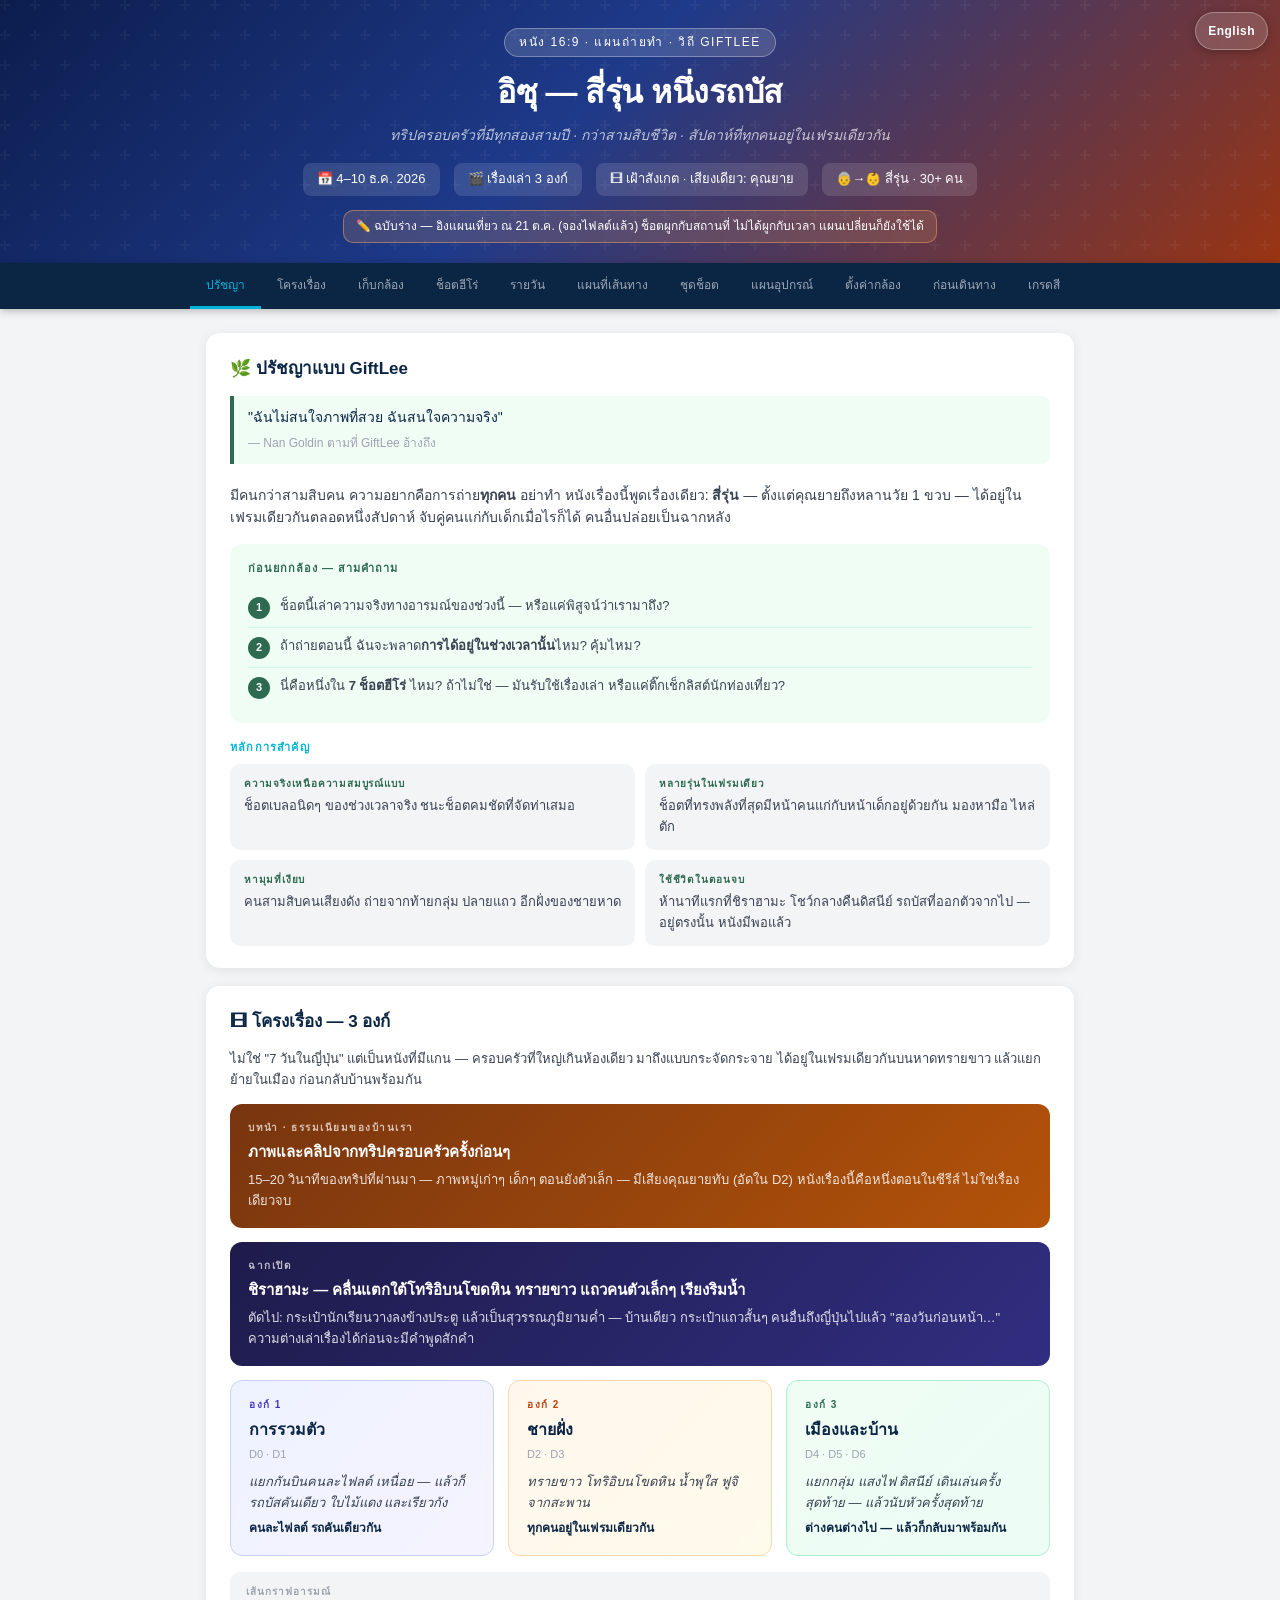
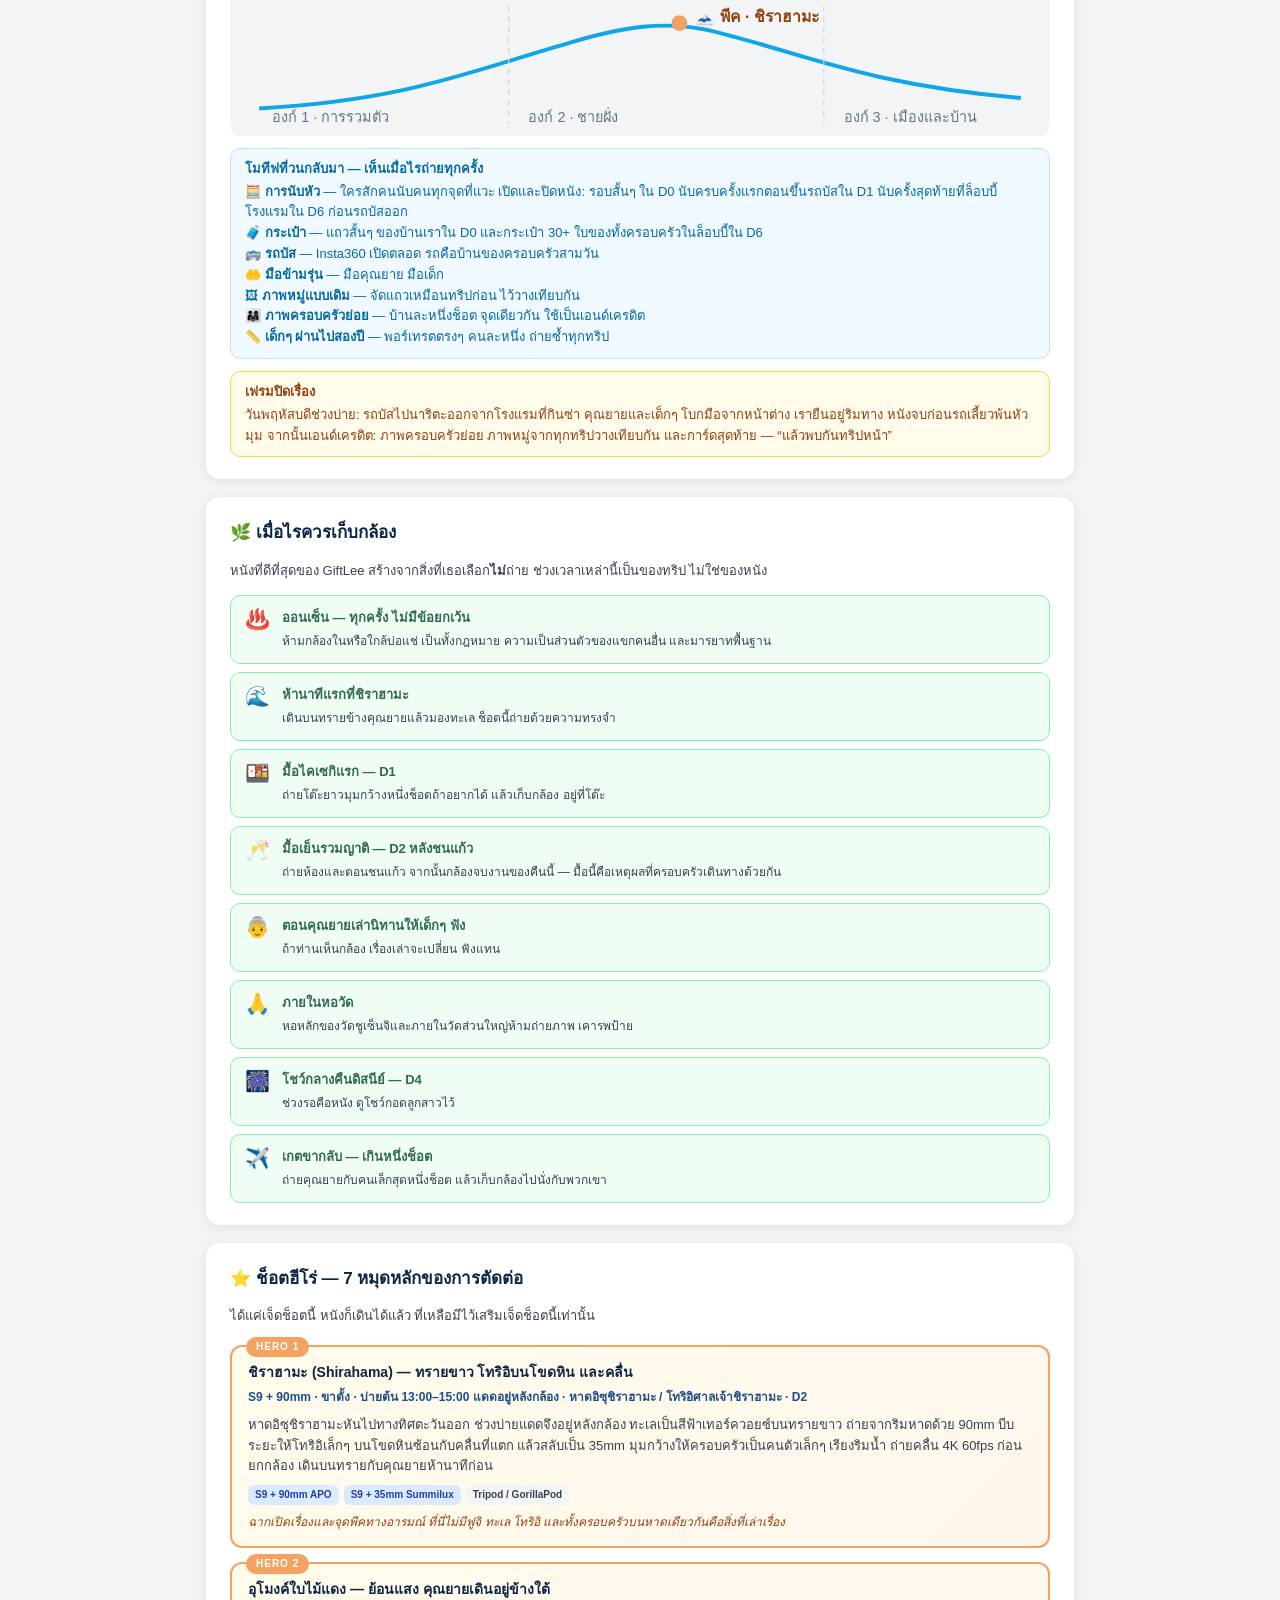
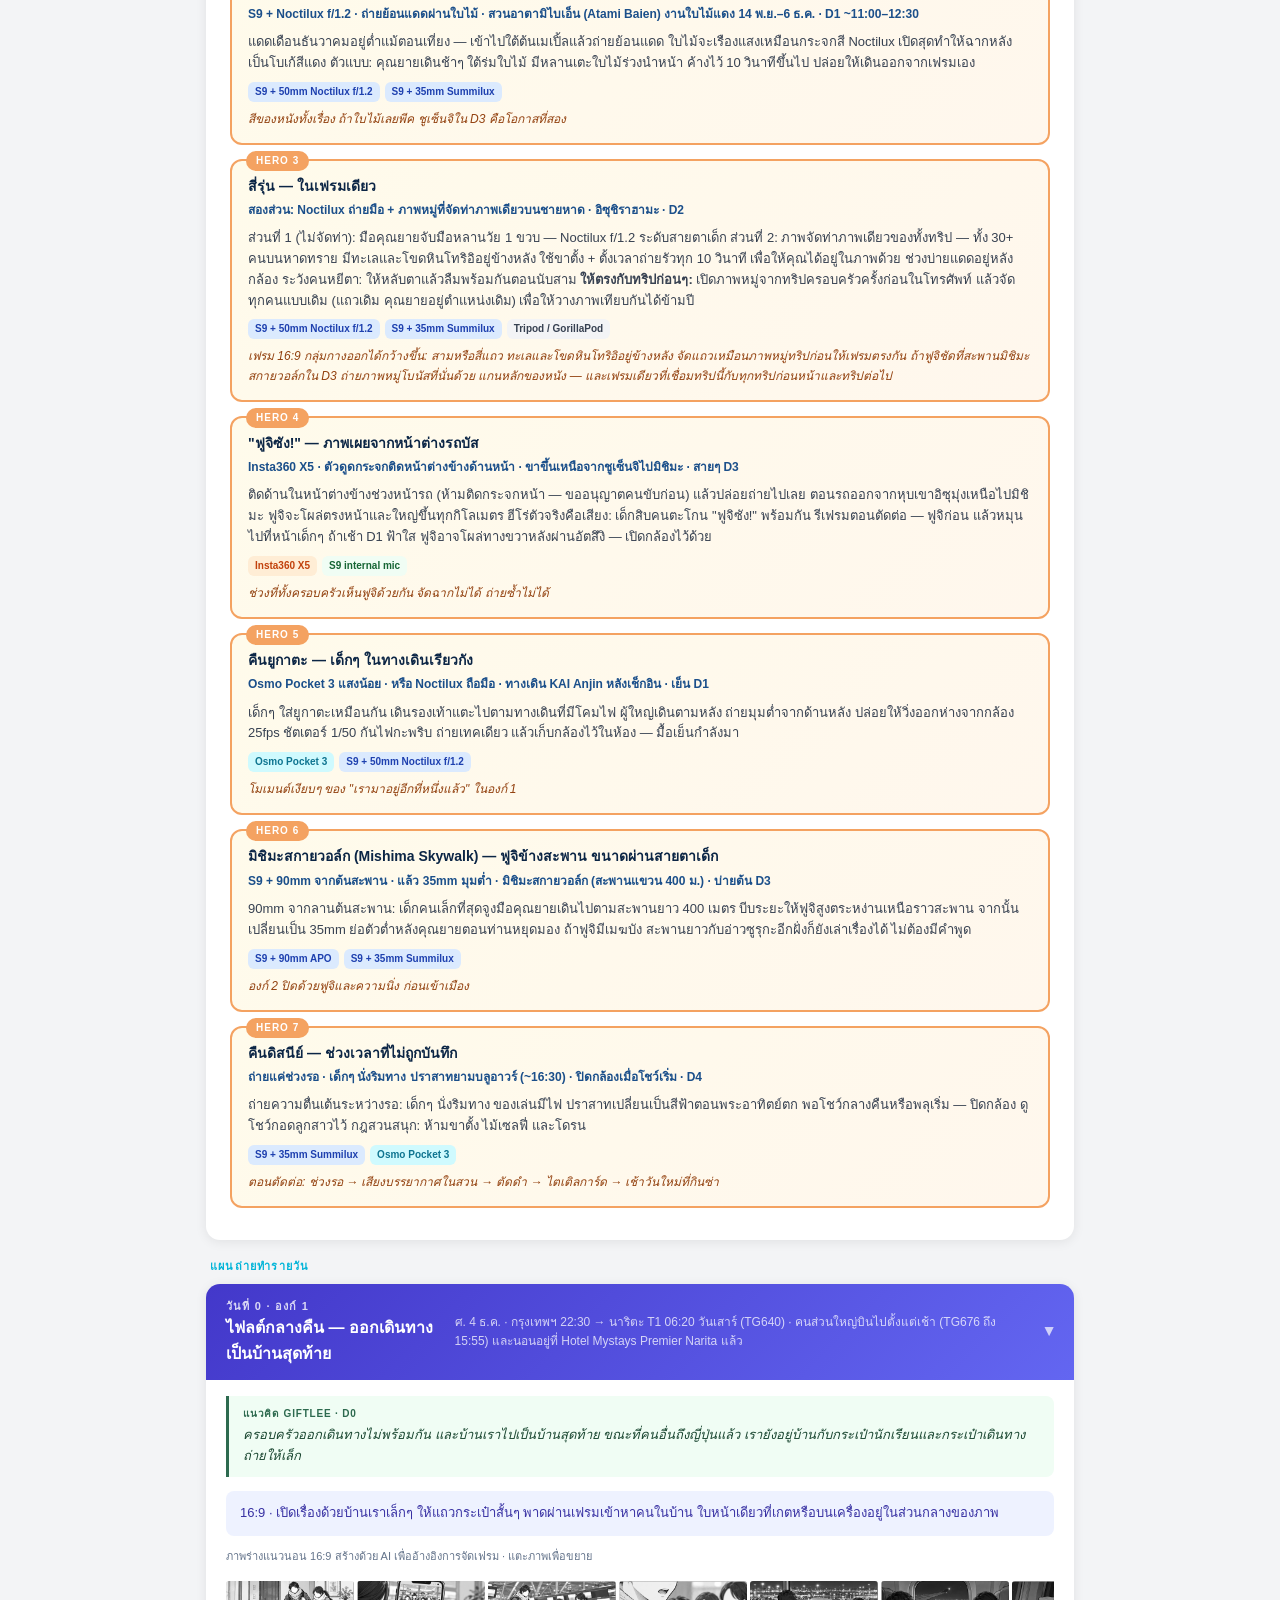
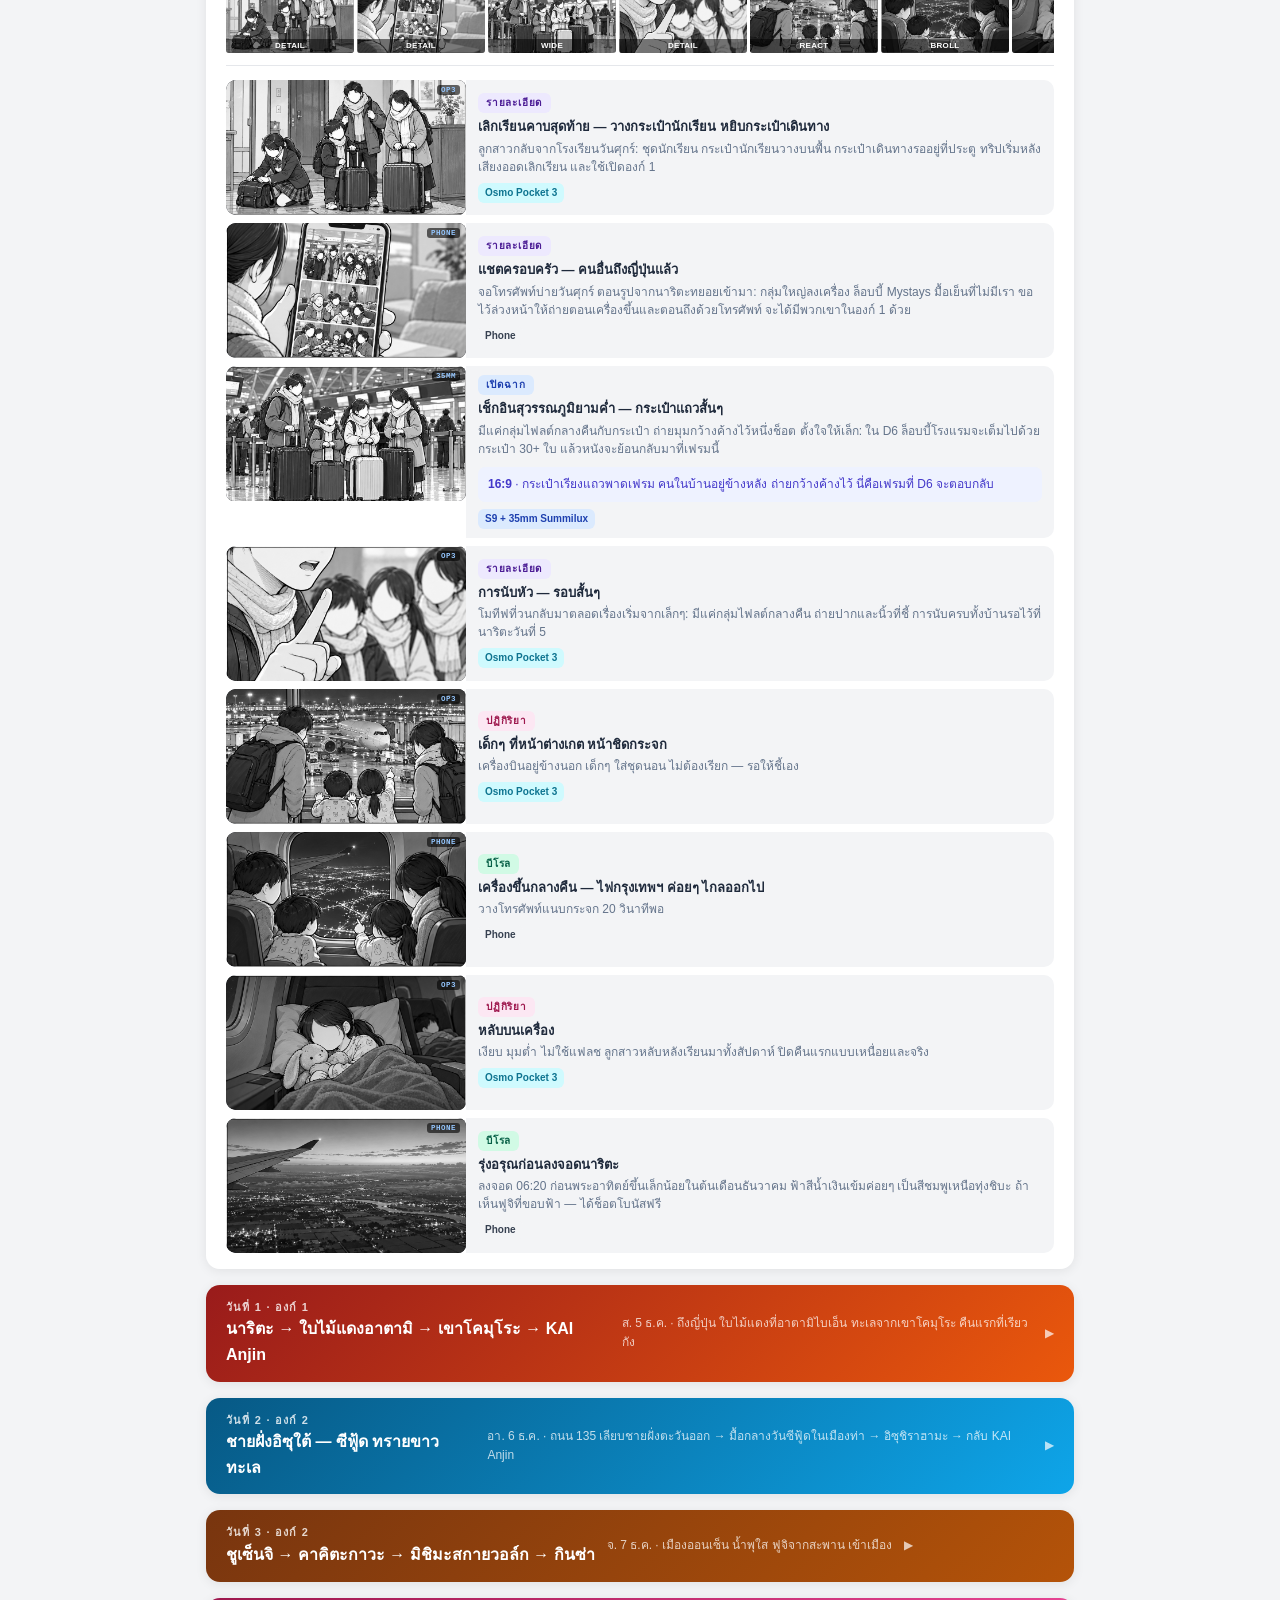
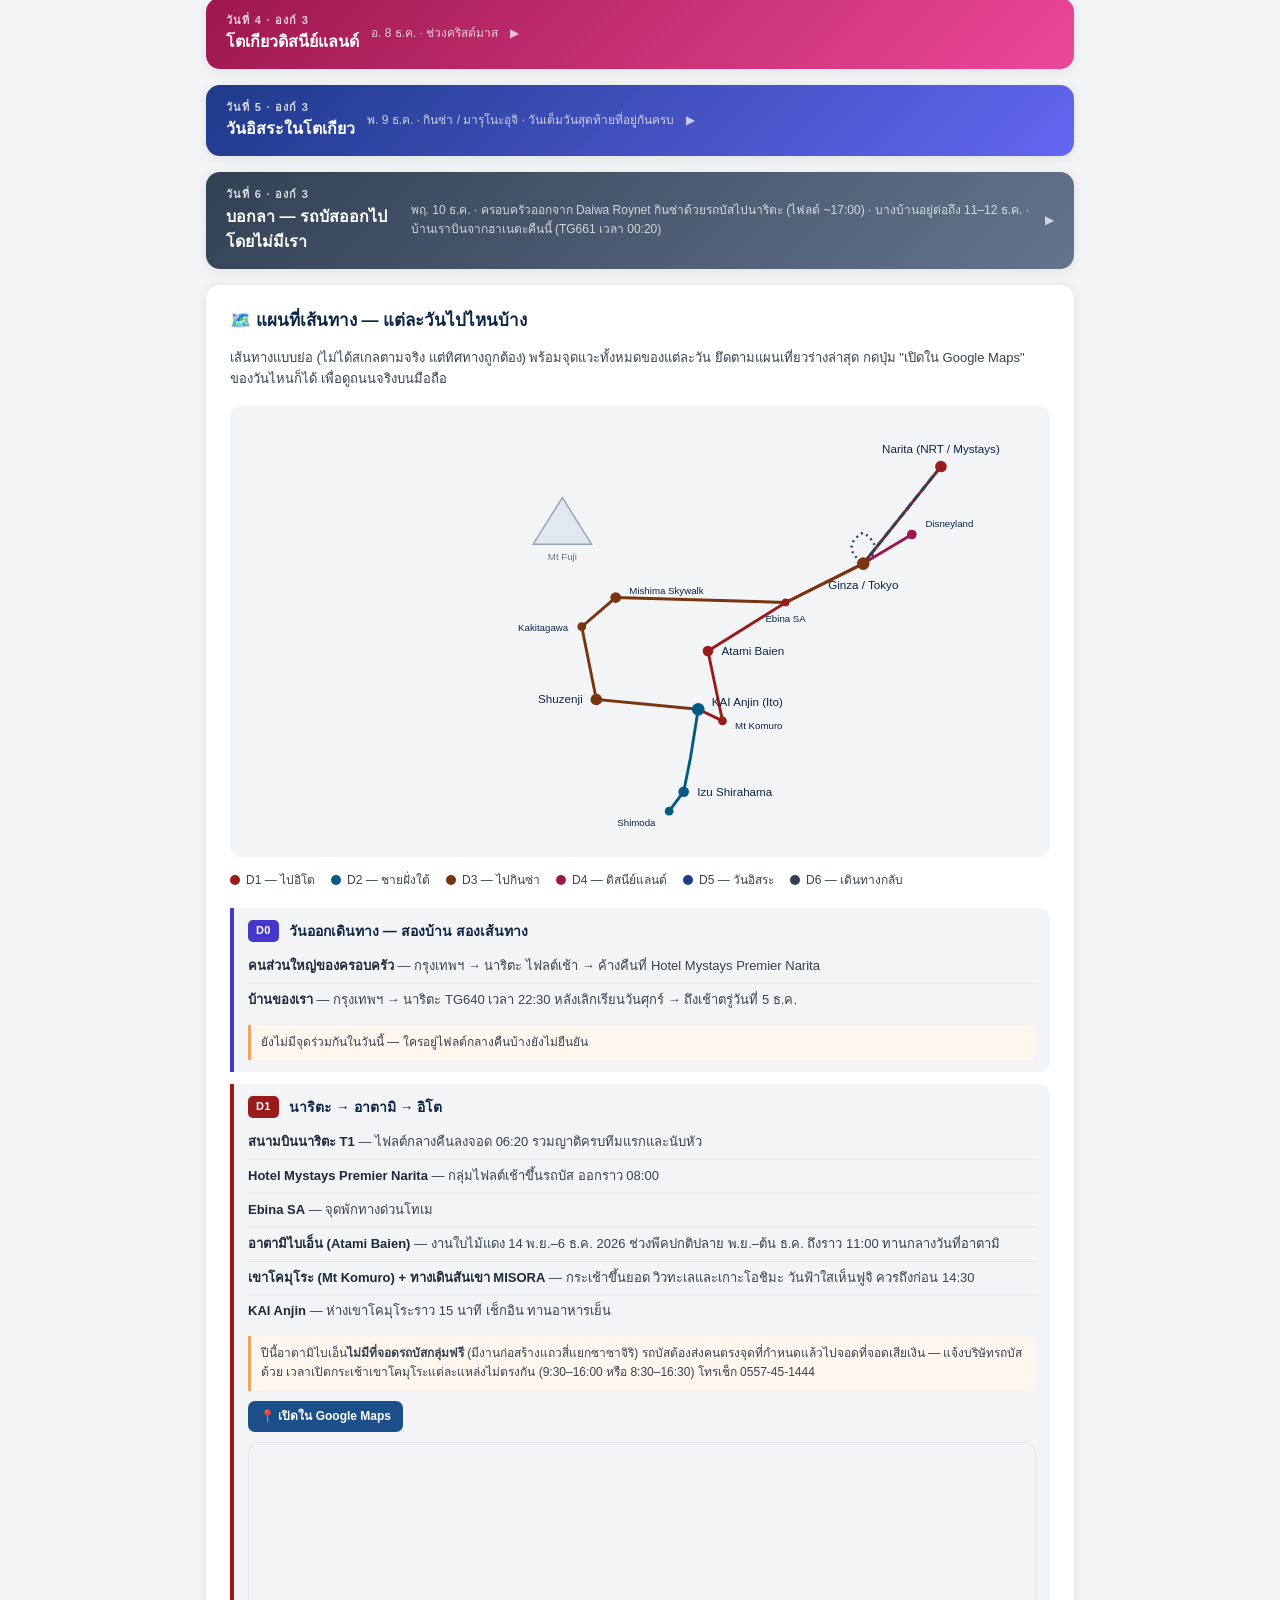
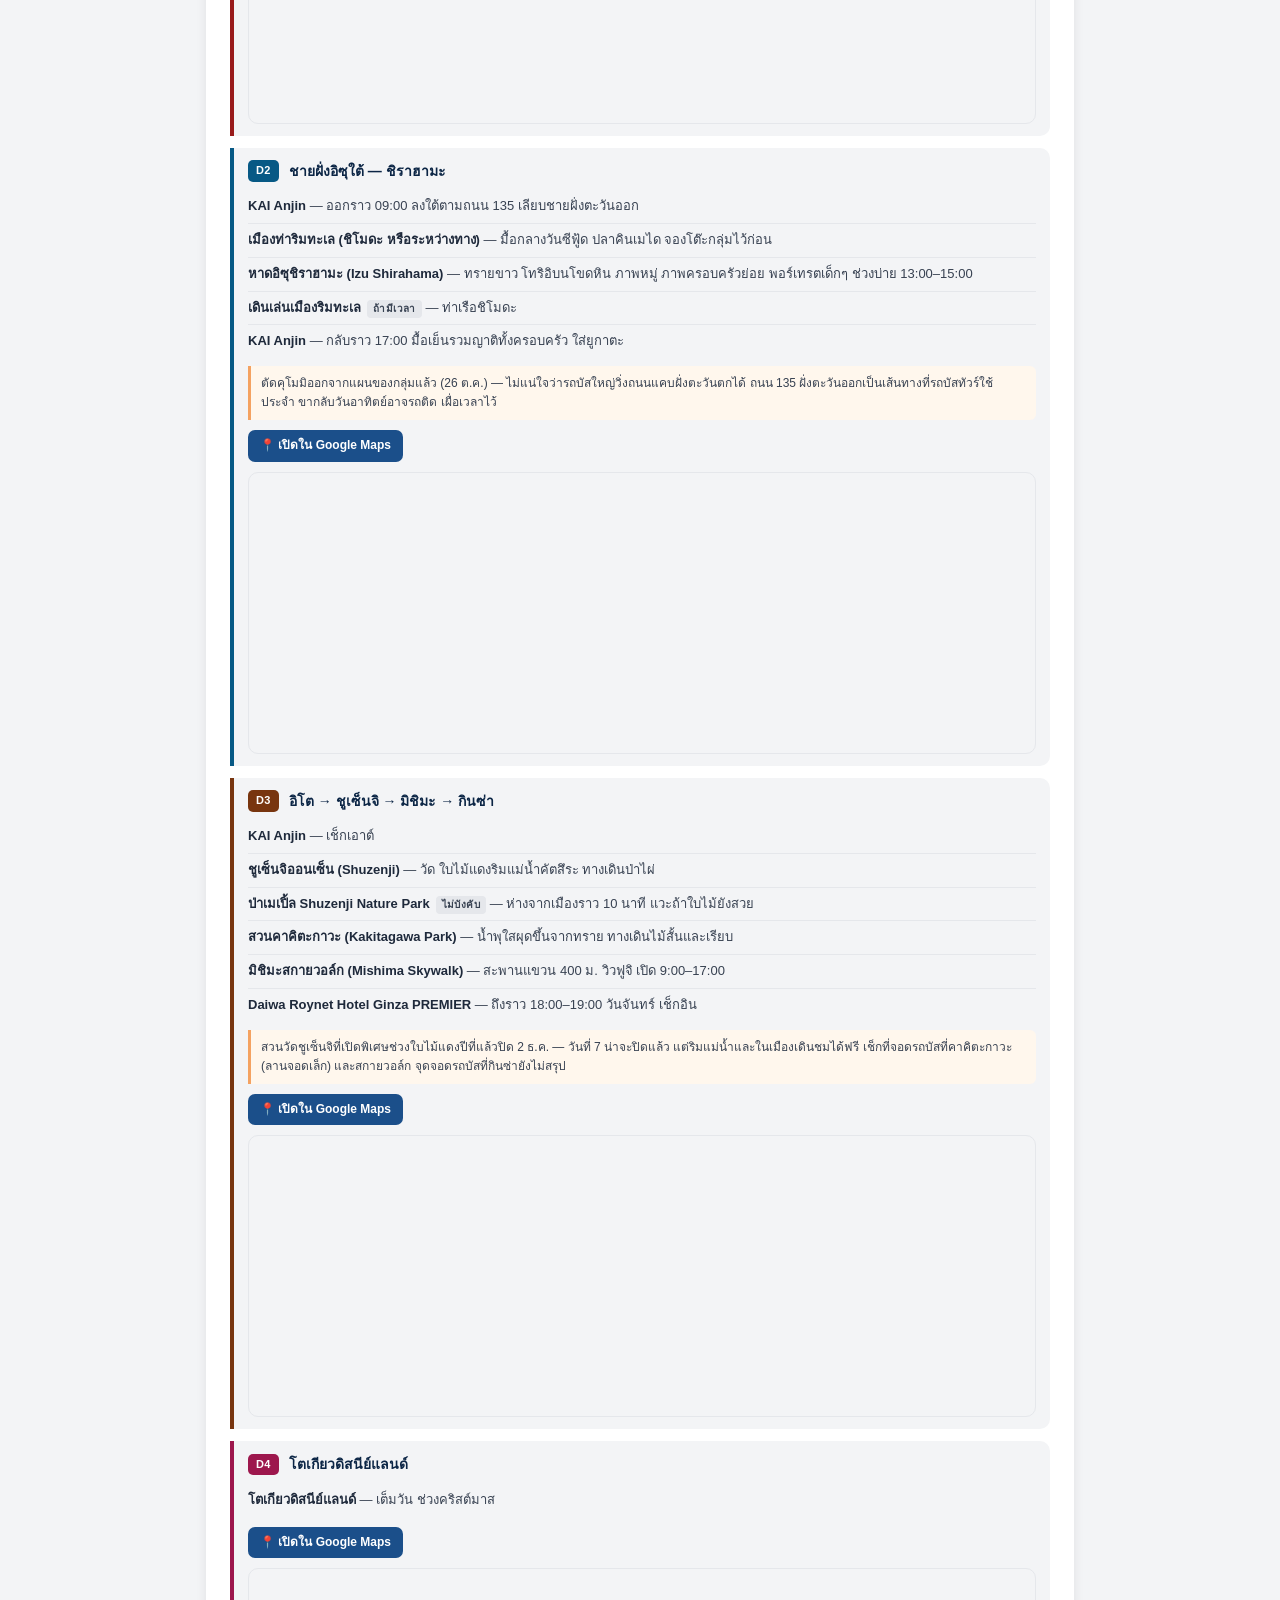
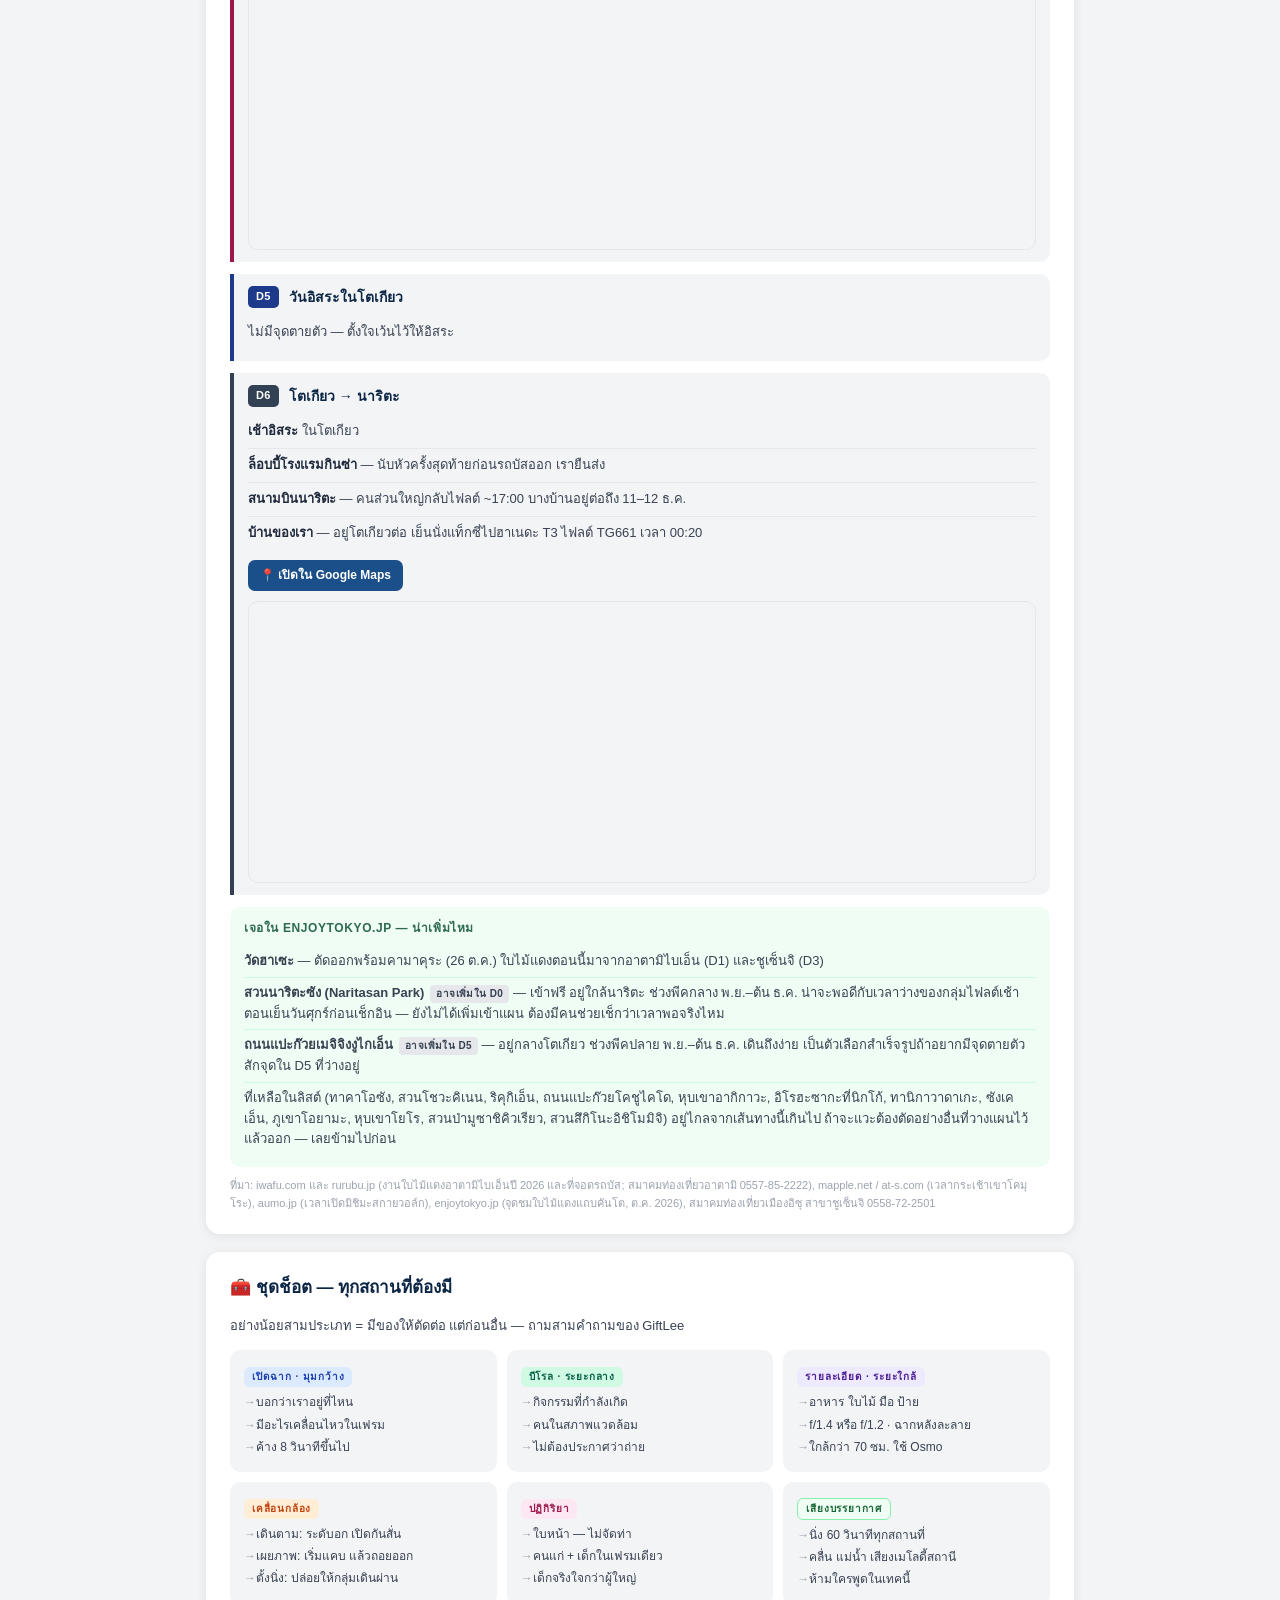
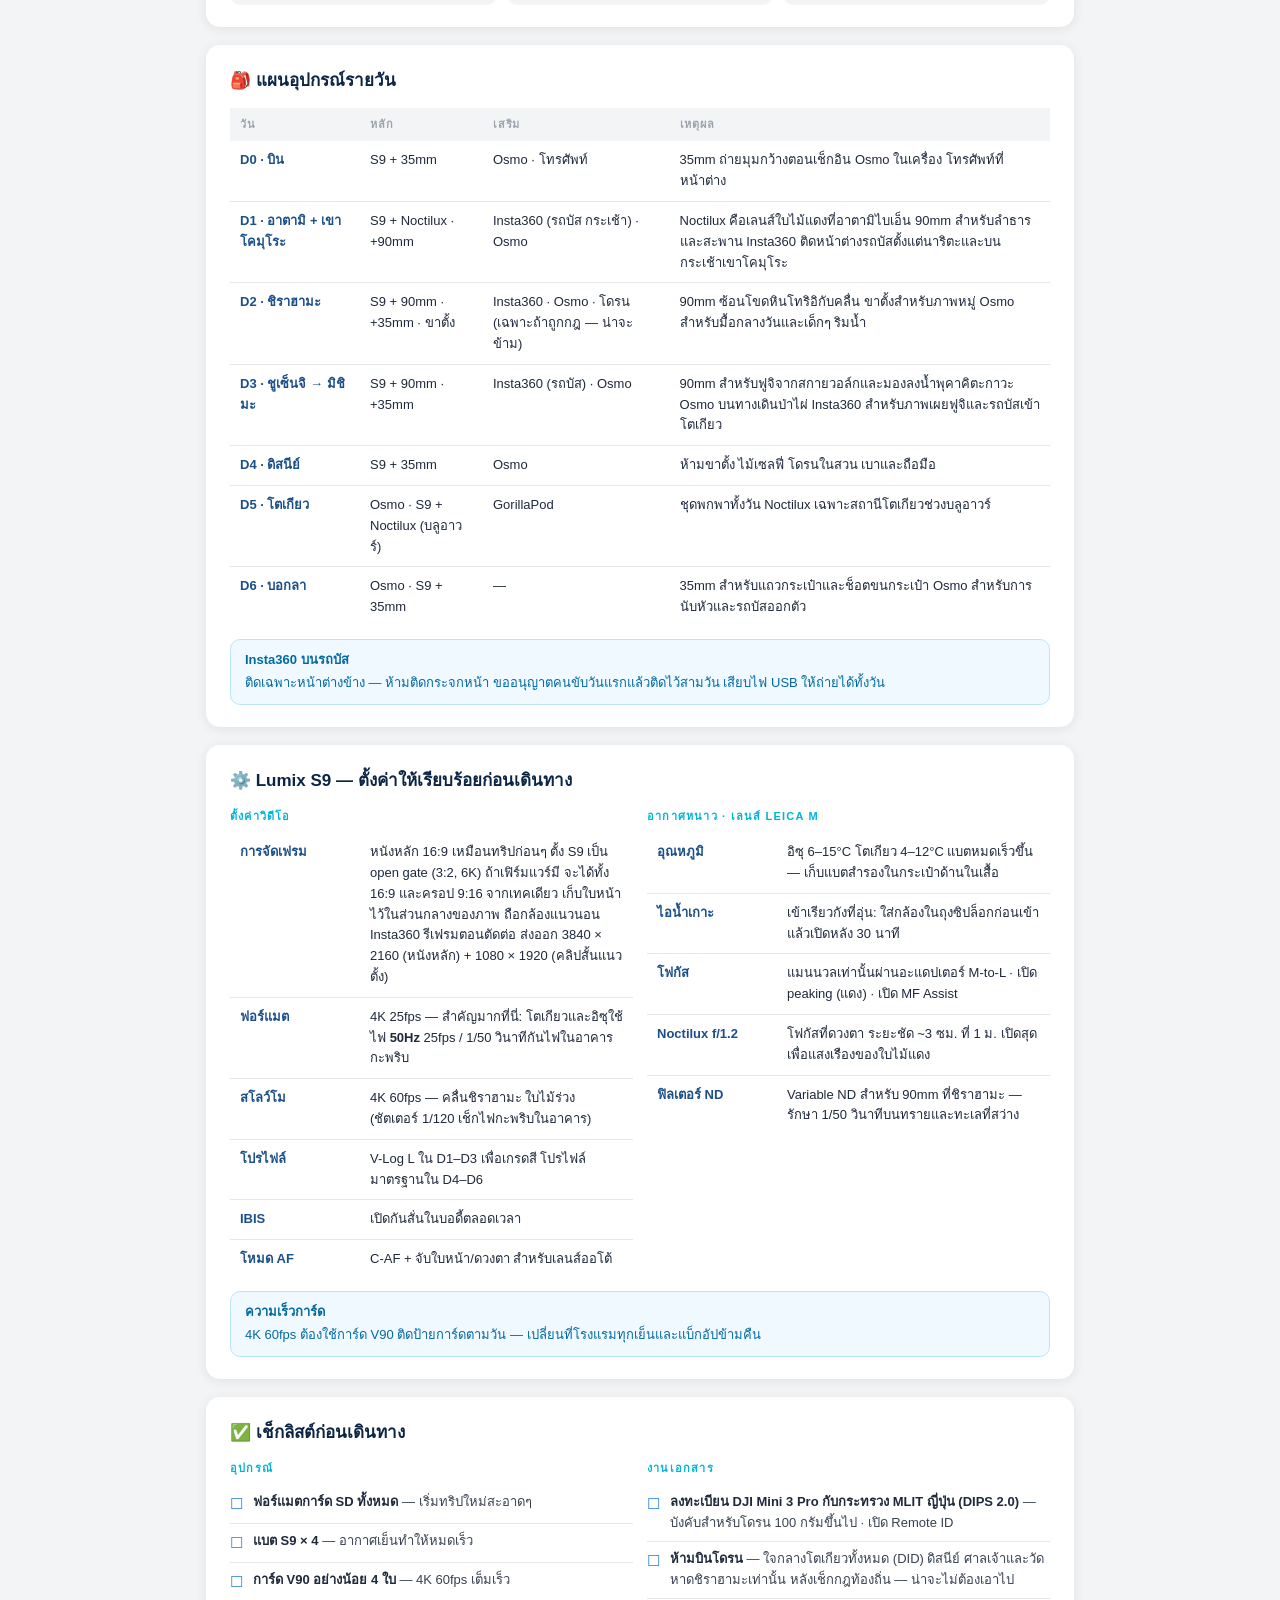
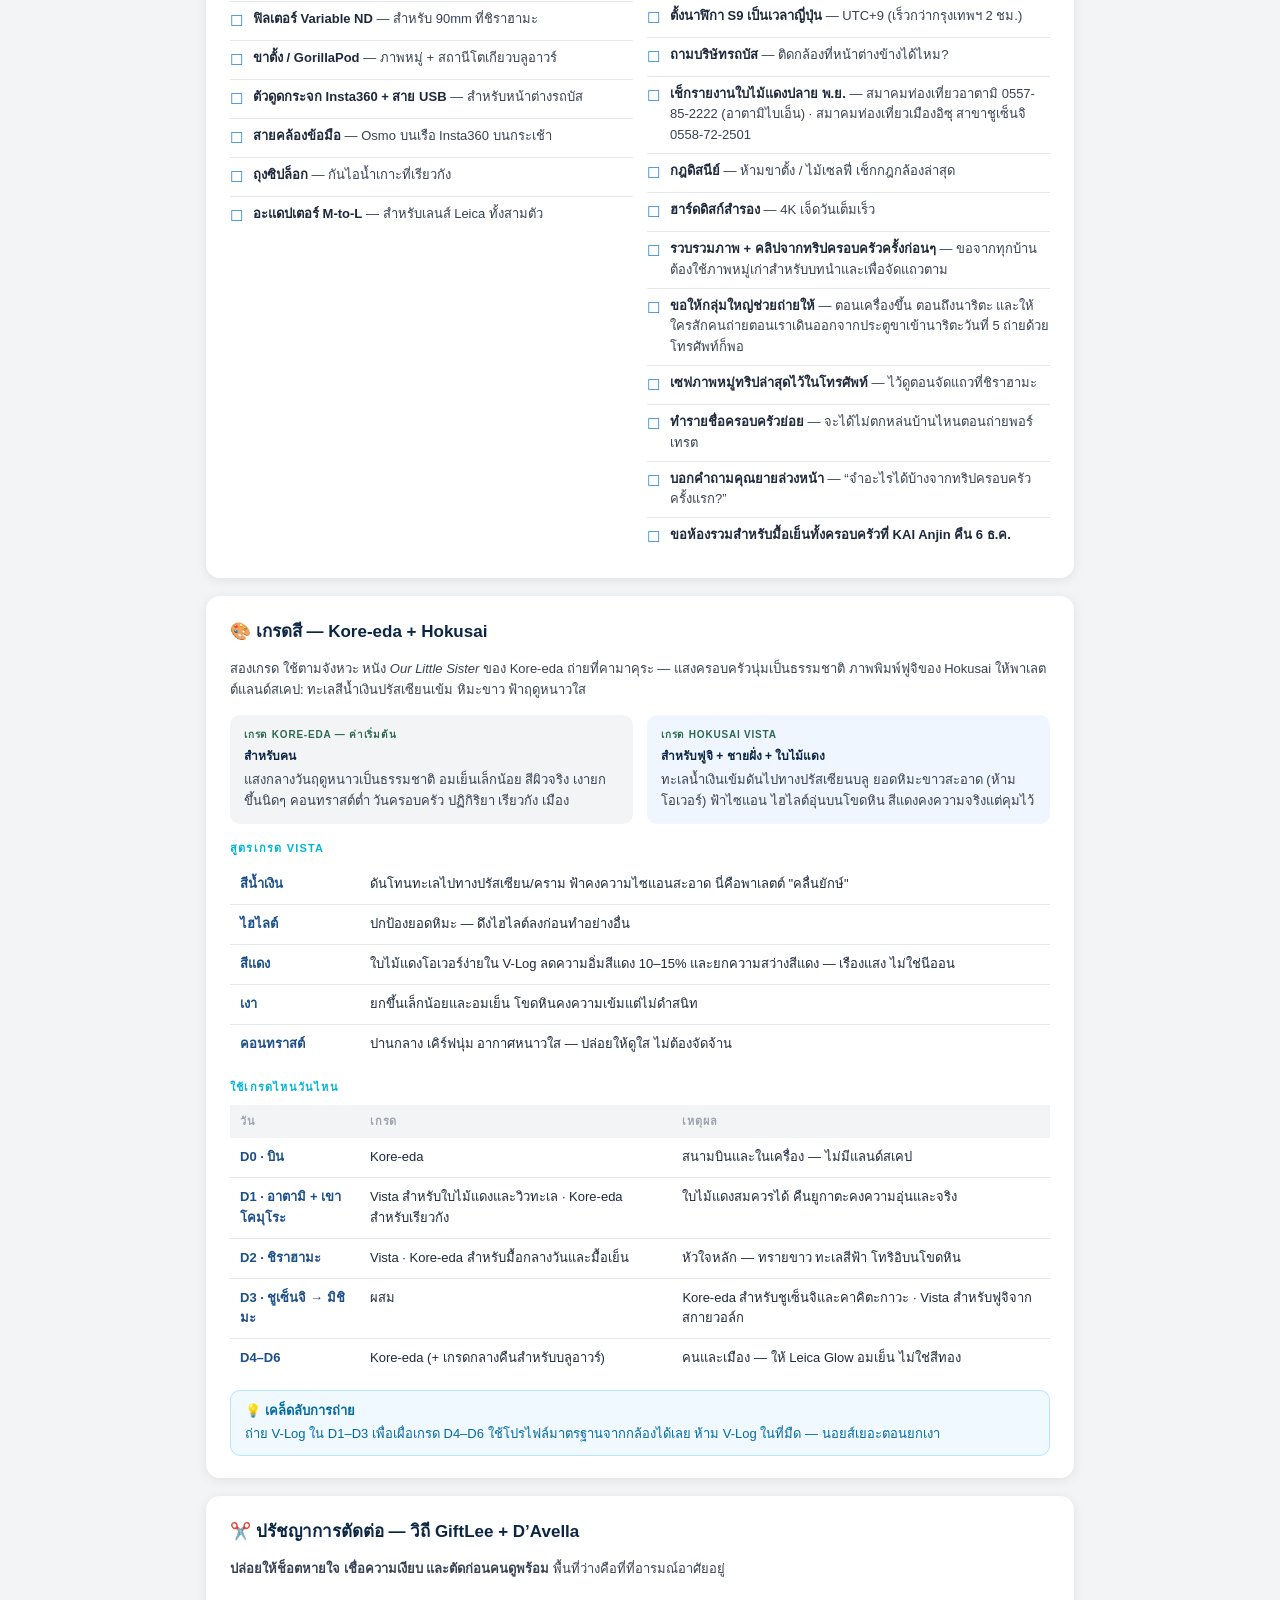
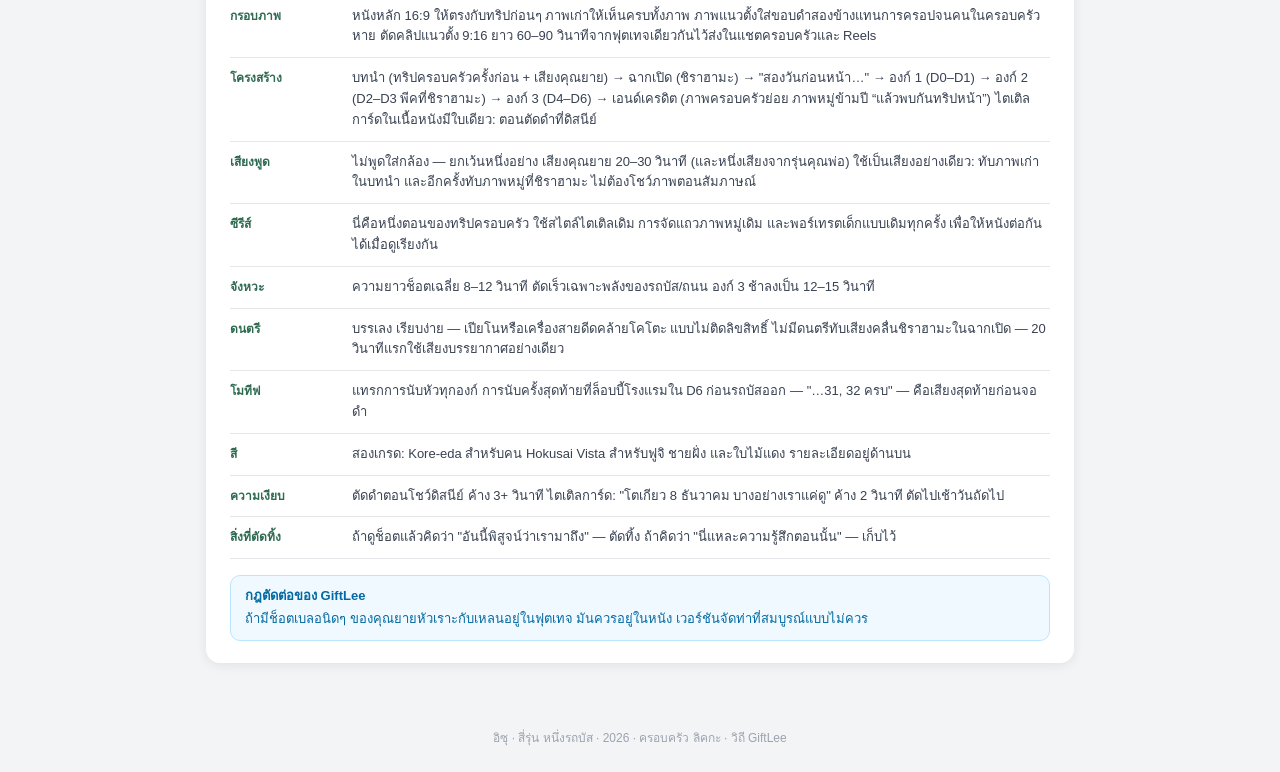
==== commit 28152a7b: "Publish Codex landscape sketches and drop the old vertical sheets from the site Co-Authored-By: Clau" ====
--- a/storyboard.html
+++ b/storyboard.html
@@ -274,12 +274,12 @@
 .shot-pending{background:repeating-linear-gradient(135deg,#f1f5f9 0 8px,#e2e8f0 8px 16px);color:#64748b;font-size:10px;font-weight:600;text-align:center;line-height:1.3;padding:6px;}
     .reference-note{font-size:11px;color:#64748b;margin:0 0 12px;}
     .shot-frame:focus-visible{outline:3px solid var(--teal);outline-offset:2px;}
-    .preview-dialog{border:0;border-radius:14px;padding:16px;width:min(440px,94vw);max-height:94vh;overflow:auto;margin:auto;background:#0b1525;color:white;}
+    .preview-dialog{border:0;border-radius:14px;padding:16px;width:min(900px,94vw);max-height:94vh;overflow:auto;margin:auto;background:#0b1525;color:white;}
     .preview-dialog::backdrop{background:rgba(0,0,0,.78);}
-    .preview-image{position:relative;width:min(100%,640px);aspect-ratio:16/9;overflow:hidden;border-radius:8px;margin:12px auto;}
+    .preview-image{position:relative;width:100%;aspect-ratio:16/9;overflow:hidden;border-radius:8px;margin:12px auto;}
     .preview-close{float:right;background:#26384f;color:white;border:0;border-radius:6px;padding:6px 12px;cursor:pointer;}
     .preview-caption{font-size:14px;}
-    @media(max-width:640px){.shot-row{grid-template-columns:1fr;}.shot-frame{width:min(100%,220px);justify-self:center;}}
+    @media(max-width:640px){.shot-row{grid-template-columns:1fr;}.shot-frame{width:100%;justify-self:center;}}
     .vertical-note{font-size:12px;color:#4338ca;background:#eef2ff;padding:8px 10px;border-radius:7px;margin-top:6px;}
     .vertical-guide{font-size:13px;line-height:1.6;color:#3730a3;background:#eef2ff;border-radius:8px;padding:12px 14px;margin-bottom:12px;}
     .route-svg-wrap{background:var(--gray-100);border-radius:12px;padding:12px;margin-bottom:14px;}
@@ -1117,35 +1117,19 @@
 function gearLabel(g){const t=g.join(' ').toLowerCase();
  return t.includes('35mm')?'35mm':t.includes('90mm')?'90mm':t.includes('noctilux')?'50mm':t.includes('dji')?'DRONE':t.includes('osmo')?'OP3':t.includes('insta')?'360°':t.includes('mic')?'MIC':t.includes('phone')?'PHONE':'';}
 
-// Portrait sheets drawn for the earlier 9:16 plan; inside the 16:9 frame they mark the vertical-safe centre.
-const THUMB_GRIDS=[[4,2],[7,2],[6,3],[4,3],[3,2],[3,2],[3,2]];
-const SHEET_SIZES=[[1330, 1182], [1759, 894], [1330, 1182], [1086, 1448], [1152, 1366], [1152, 1366], [1151, 1366]];
-const CORRECTION_SHEET={file:'vertical-corrections-v6.png',grid:[3,2],size:[1151,1367]};
-const DETAIL_SHEET={file:'vertical-details-v6.png',grid:[2,1],size:[1330,1182]};
-const COL_EDGES={3:[0,302/1086,543/1086,785/1086,1],4:[0,393/1152,758/1152,1]};
-const THUMB_CELLS=DAYS.map(d=>d.s.map((_,i)=>i));
-THUMB_CELLS[0][0]='fix:0';THUMB_CELLS[0][1]='fix:1';THUMB_CELLS[0][3]='fix:2';
-// D1–D3 route updated 26 Oct 2026: retain matching cells and use new route sheets for 18 replacements.
-THUMB_CELLS[1]=[0,1,2,3,4,5,"route0:0",7,"route0:1","day:3:1","day:3:2","day:3:3","detail:0",11,12,13];
-THUMB_CELLS[2]=["route0:2",10,"route0:3","route0:4","route3:0","route1:0","route1:1","route1:2","route3:1","route1:4","route1:5","route2:0","route2:1",14,15,16,17];
-THUMB_CELLS[3]=[0,"day:1:9","day:1:8","fix:3",4,"route2:2","route2:3","route2:4","day:2:13","route2:5",9,10];
-const ROUTE_SHEETS=[{"file":"route-1-vertical-v8.png","grid":[3,2],"size":[1151,1366],"edges":[0,0.3336229365768897,0.6542137271937446,1]},{"file":"route-2-vertical-v8.png","grid":[3,2],"size":[1151,1366],"edges":[0,0.31364031277150306,0.6620330147697654,1]},{"file":"route-3-vertical-v8.png","grid":[3,2],"size":[1151,1366],"edges":[0,0.32754126846220677,0.6724587315377932,1]},{"file":"route-4-vertical-v8.png","grid":[2,1],"size":[1330,1182],"edges":[0,0.5,1]}];
+// Native landscape sketches, regenerated for the 16:9 film. Original portrait assets are archived.
+const LANDSCAPE_SHEETS=[{"file":"day-0-landscape-0-0-v9.png","grid":[2,2],"size":[1672,941]},{"file":"day-0-landscape-0-4-v9.png","grid":[2,2],"size":[1672,941]},{"file":"day-1-landscape-0-0-v9.png","grid":[2,3],"size":[1366,1151]},{"file":"day-1-landscape-0-6-v9.png","grid":[2,3],"size":[1366,1151]},{"file":"day-1-landscape-2-12-v9.png","grid":[2,2],"size":[1672,941]},{"file":"day-2-landscape-0-0-v9.png","grid":[2,3],"size":[1366,1152]},{"file":"day-2-landscape-0-6-v9.png","grid":[2,3],"size":[1366,1151]},{"file":"day-2-landscape-2-12-v9.png","grid":[2,3],"size":[1366,1151],"rowEdges":[0,0.3327541268462207,0.6559513466550826,1]},{"file":"day-3-landscape-0-0-v9.png","grid":[2,3],"size":[1366,1151]},{"file":"day-3-landscape-0-6-v9.png","grid":[2,3],"size":[1367,1151],"rowEdges":[0,0.3640312771503041,0.6629018245004344,1]},{"file":"day-4-landscape-0-0-v9.png","grid":[2,3],"size":[1366,1151]},{"file":"day-5-landscape-0-0-v9.png","grid":[2,3],"size":[1366,1151],"rowEdges":[0,0.34057341442224154,0.6672458731537794,1]},{"file":"day-6-landscape-0-0-v9.png","grid":[2,3],"size":[1366,1151]},{"file":"landscape-corrections-v9.png","grid":[2,3],"size":[1366,1151]},{"file":"landscape-evening-corrections-v9.png","grid":[1,2],"size":[1173,1341]}];
+const THUMB_CELLS=[["land:0:0","land:0:1","land:0:2","land:0:3","land:1:0","land:1:1","land:1:2","land:1:3"],["land:2:0","land:13:0","land:2:2","land:2:3","land:2:4","land:2:5","land:3:0","land:3:1","land:3:2","land:13:1","land:13:2","land:3:5","land:4:0","land:4:1","land:4:2","land:4:3"],["land:5:0","land:5:1","land:5:2","land:5:3","land:13:3","land:5:5","land:6:0","land:6:1","land:6:2","land:6:3","land:6:4","land:6:5","land:7:0","land:7:1","land:7:2","land:7:3","land:7:4"],["land:8:0","land:8:1","land:8:2","land:8:3","land:8:4","land:8:5","land:9:0","land:9:1","land:9:2","land:9:3","land:9:4","land:9:5"],["land:10:0","land:10:1","land:10:2","land:10:3","land:10:4","land:10:5"],["land:11:0","land:11:1","land:11:2","land:11:3","land:11:4","land:14:0"],["land:12:0","land:13:4","land:12:2","land:12:3","land:14:1"]];
 function art(di,si){
- let ref=THUMB_CELLS[di][si];
- if(ref==='pending')return `<span class="shot-art shot-pending" aria-hidden="true"><span>${lang==='th'?'รอภาพร่างใหม่':'New sketch pending'}</span></span>`;
- if(typeof ref==='string'&&ref.startsWith('day:')){const p=ref.split(':');di=Number(p[1]);ref=Number(p[2]);}
- const updated=typeof ref==='string';
- const cell=updated?Number(ref.split(':')[1]):ref;
- const sheet=updated?(ref.startsWith('route')?ROUTE_SHEETS[Number(ref.split(':')[0].slice(5))]:ref.startsWith('detail:')?DETAIL_SHEET:CORRECTION_SHEET):
-  {file:di===6?'day-6-vertical-v7.png':`day-${di}-vertical-v6.png`,grid:THUMB_GRIDS[di],size:SHEET_SIZES[di]};
+ const [,sheetIndex,cellIndex]=THUMB_CELLS[di][si].split(':').map(Number);
+ const sheet=LANDSCAPE_SHEETS[sheetIndex],cell=cellIndex;
  const [cols,rows]=sheet.grid,[w,h]=sheet.size;
- const edges=sheet.edges||(updated?(sheet===CORRECTION_SHEET?[0,390/1151,762/1151,1]:null):COL_EDGES[di]);
  const col=cell%cols,row=Math.floor(cell/cols);
- const left=edges?edges[col]:col/cols,right=edges?edges[col+1]:(col+1)/cols;
- const rowEdges=sheet===CORRECTION_SHEET?[0,665/1367,1]:(!updated&&di===4?[0,689/1366,1]:null);
- const top=rowEdges?rowEdges[row]:row/rows,bottom=rowEdges?rowEdges[row+1]:(row+1)/rows;
+ const left=col/cols,right=(col+1)/cols;
+ const top=sheet.rowEdges?sheet.rowEdges[row]:row/rows;
+ const bottom=sheet.rowEdges?sheet.rowEdges[row+1]:(row+1)/rows;
  const panelW=right-left,panelH=bottom-top;
- // Preserve the complete panel even where generated dividers are slightly uneven.
+ // Keep each complete landscape panel visible without stretching the artwork.
  const ratio=(w*panelW)/(h*panelH),viewportRatio=16/9;
  const width=Math.min(1,ratio/viewportRatio)*100,height=Math.min(1,viewportRatio/ratio)*100;
  const x=panelW===1?0:left*100/(1-panelW),y=panelH===1?0:top*100/(1-panelH);
@@ -1160,7 +1144,7 @@
 function previewShot(di,si){
  let dialog=document.getElementById('shot-preview');
  if(!dialog){dialog=document.createElement('dialog');dialog.id='shot-preview';dialog.className='preview-dialog';document.body.appendChild(dialog);dialog.addEventListener('click',e=>{if(e.target===dialog)dialog.close();});}
- dialog.innerHTML=`<button class="preview-close" onclick="this.closest('dialog').close()">${lang==='th'?'ปิด':'Close'} ×</button><p>${lang==='th'?'เฟรม 16:9 · ภาพร่างตรงกลางคือโซนปลอดภัยสำหรับคลิปแนวตั้ง · สร้างด้วย AI':'16:9 frame · the centred sketch is the vertical-safe zone · AI-generated'}</p><div class="preview-image">${art(di,si)}</div><p class="preview-caption"></p>`;
+ dialog.innerHTML=`<button class="preview-close" onclick="this.closest('dialog').close()">${lang==='th'?'ปิด':'Close'} ×</button><p>${lang==='th'?'ภาพร่างสตอรีบอร์ดแนวนอน 16:9 · สร้างด้วย AI':'Landscape 16:9 storyboard sketch · AI-generated'}</p><div class="preview-image">${art(di,si)}</div><p class="preview-caption"></p>`;
  dialog.querySelector('.preview-caption').textContent=DAYS[di].s[si][lang==='th'?4:2];
  dialog.showModal();
 }
@@ -1181,7 +1165,7 @@
   const strip=d.s.map(([type,comp,et,,tt],i)=>`<div class="filmstrip-cell" title="${(lang==='th'?tt:et).replace(/"/g,'&quot;')}" onclick="jumpShot(${di},${i})">${art(di,i)}<span class="fc-label">${TYPE[type].f}</span></div>`).join('');
   const o=open[di]??(di===0);
   return `<div class="day-block"><div class="day-block-header${o?' open':''}" style="background:linear-gradient(135deg,${d.c});" onclick="toggleDay(this)"><div><div class="day-label">${x.l}</div><div class="day-name">${x.n}</div></div><div class="day-date">${x.d}</div><div class="chevron">▶</div></div>
-  <div class="day-block-body${o?' open':''}"><div class="mindset-note"><strong>${STR[lang].mindset} · D${di}</strong>${x.m}</div><div class="vertical-guide">${VERTICAL_GUIDES[di][lang]}</div><p class="reference-note">${lang==='th'?'เฟรมหลัก 16:9 · ภาพร่างตรงกลางคือส่วนที่ต้องรอดเมื่อครอปเป็นแนวตั้ง · แตะภาพเพื่อขยาย':'16:9 main frame · the centred sketch is the part that must survive a vertical crop · Tap a shot to enlarge'}</p><div class="day-filmstrip">${strip}</div><div class="shot-list">${rows}</div></div></div>`}).join('');
+  <div class="day-block-body${o?' open':''}"><div class="mindset-note"><strong>${STR[lang].mindset} · D${di}</strong>${x.m}</div><div class="vertical-guide">${VERTICAL_GUIDES[di][lang]}</div><p class="reference-note">${lang==='th'?'ภาพร่างแนวนอน 16:9 สร้างด้วย AI เพื่ออ้างอิงการจัดเฟรม · แตะภาพเพื่อขยาย':'Landscape 16:9 sketches · AI-generated framing references · Tap a shot to enlarge'}</p><div class="day-filmstrip">${strip}</div><div class="shot-list">${rows}</div></div></div>`}).join('');
 }
 
 function jumpShot(di,i){const b=document.querySelectorAll('.day-block-body')[di];if(!b.classList.contains('open'))toggleDay(b.previousElementSibling);
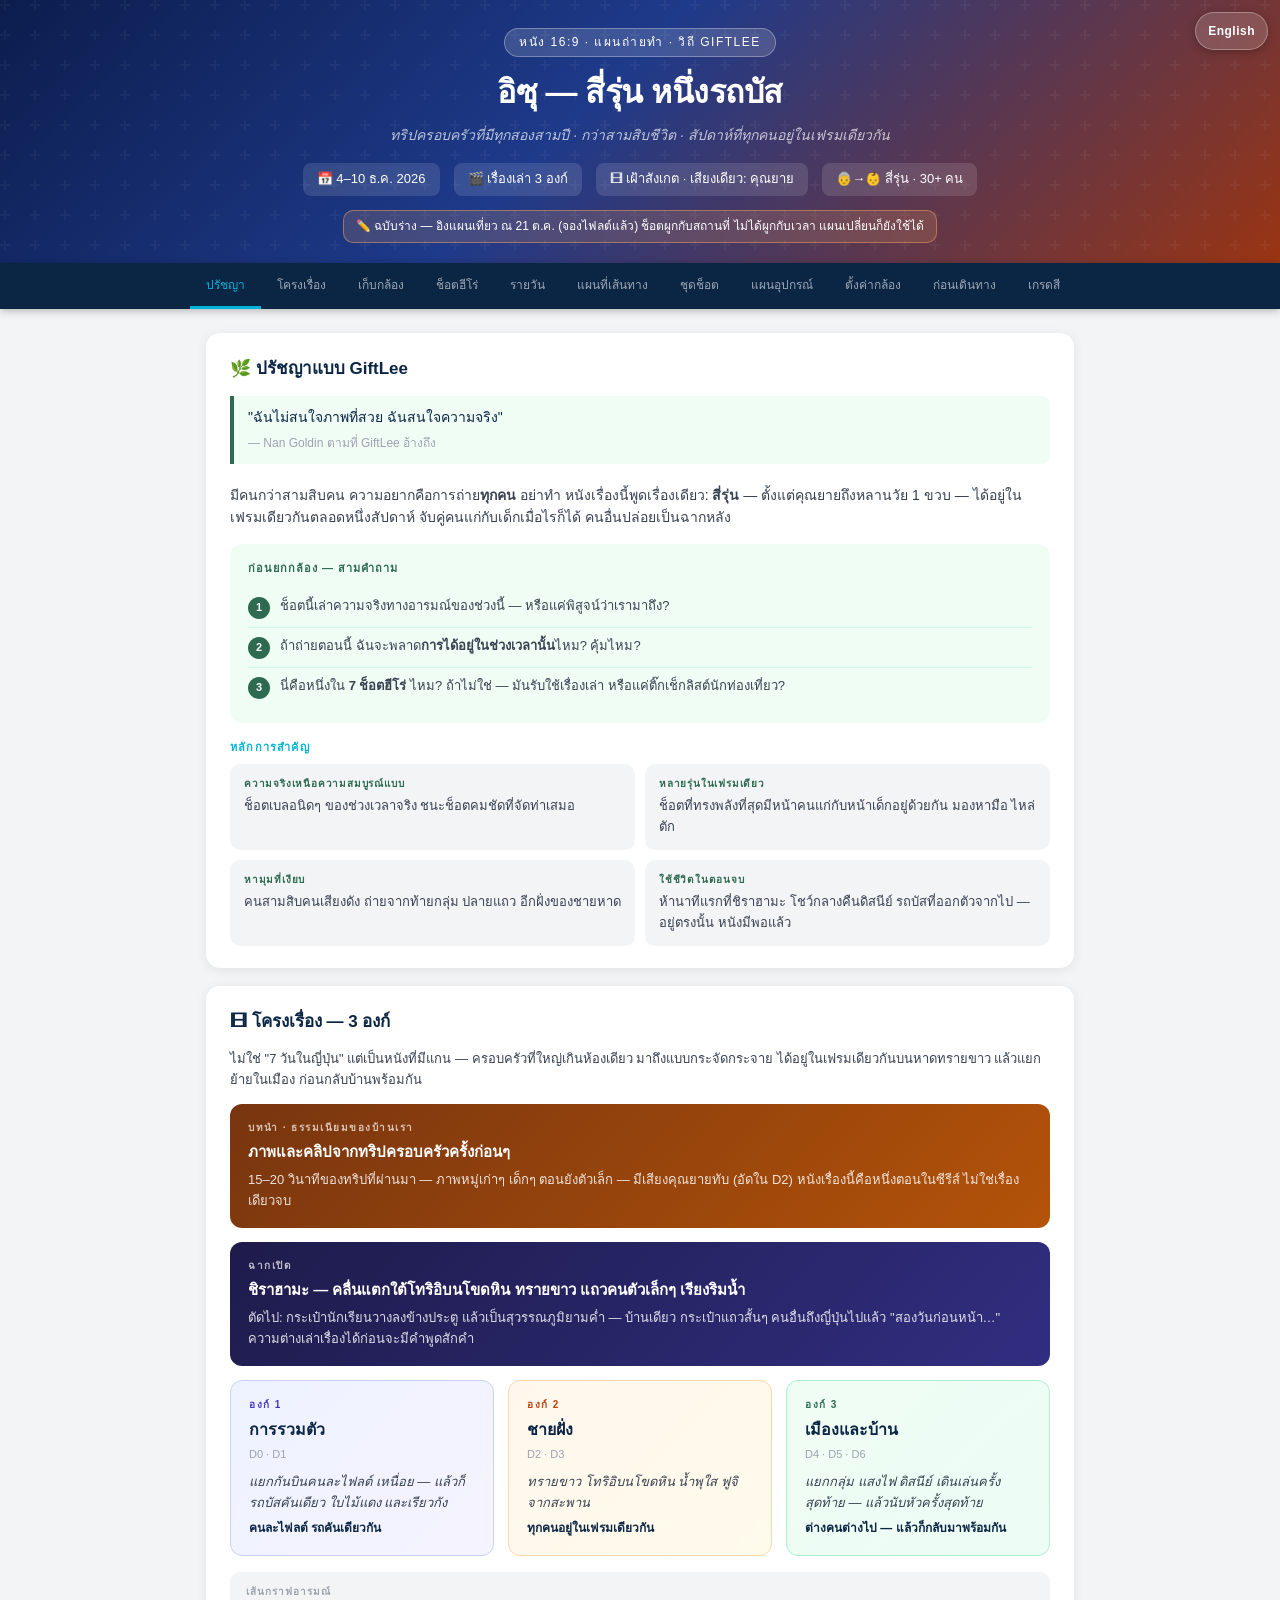
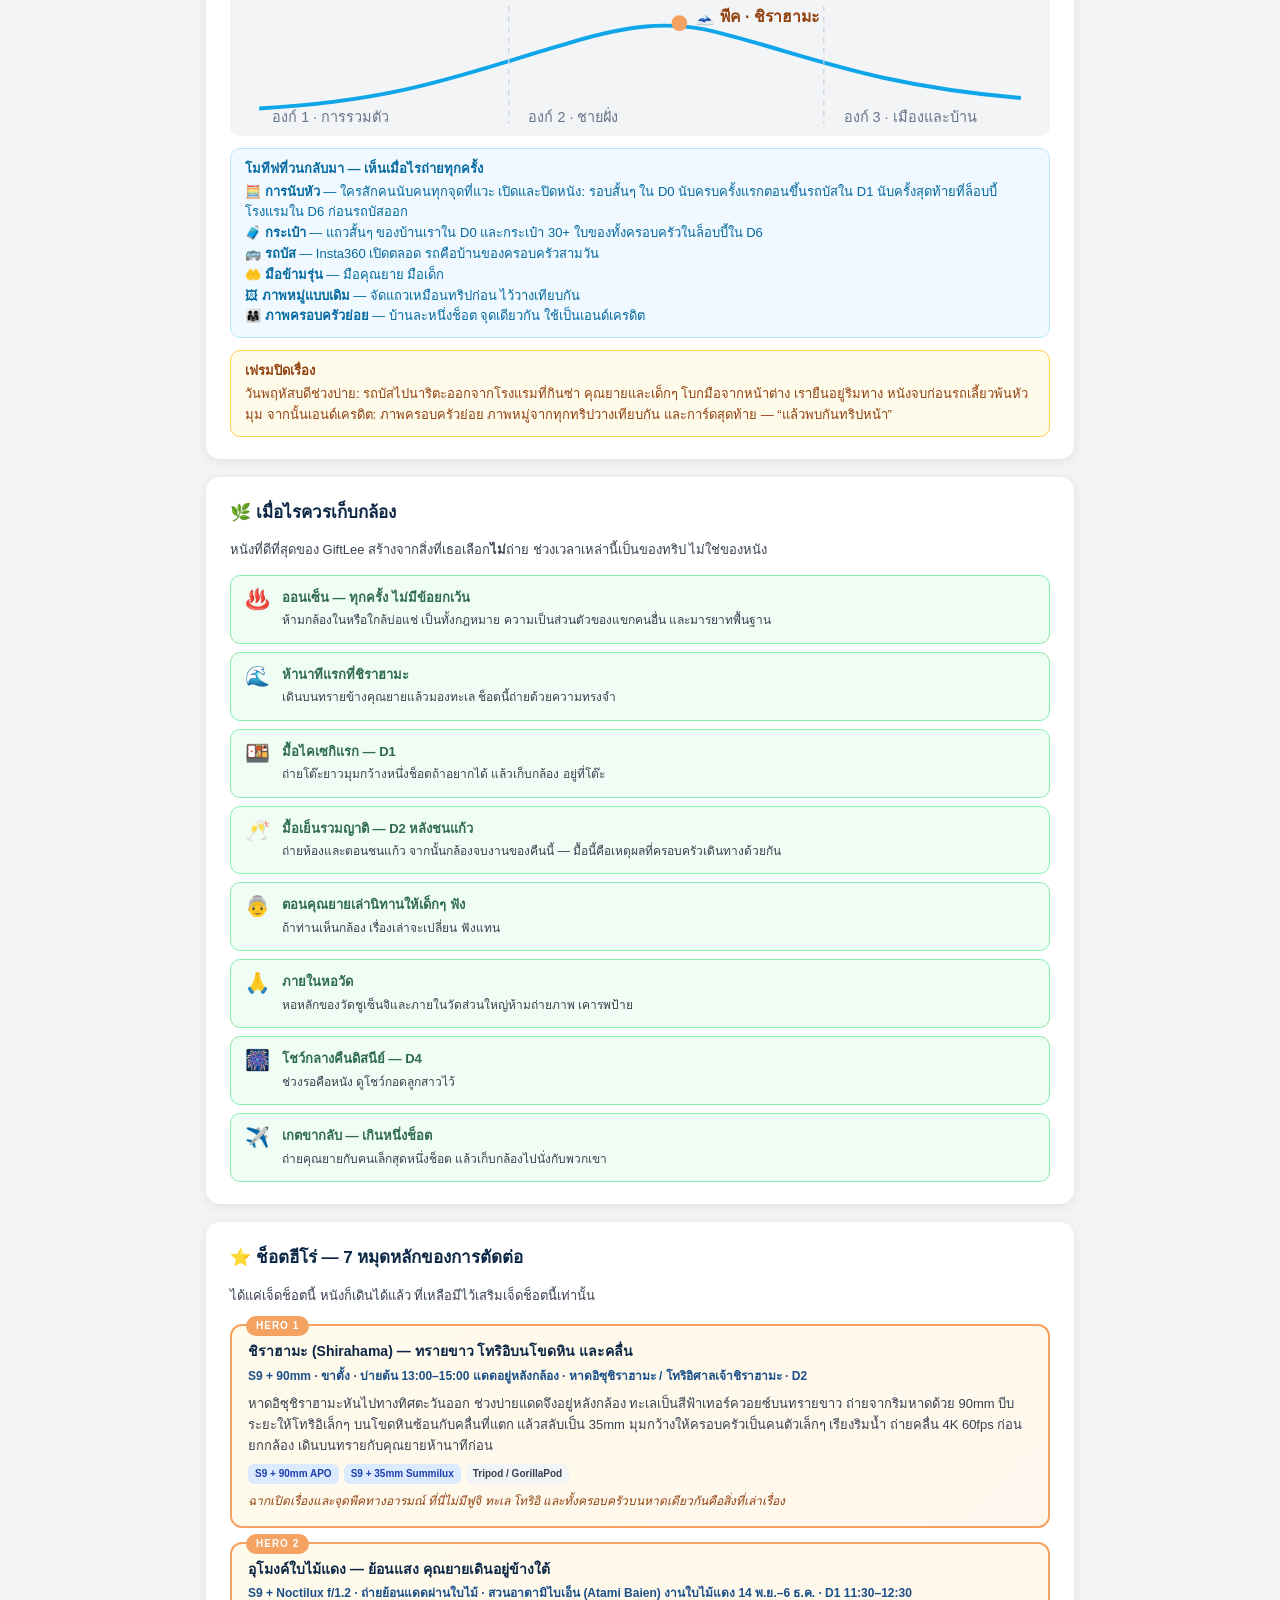
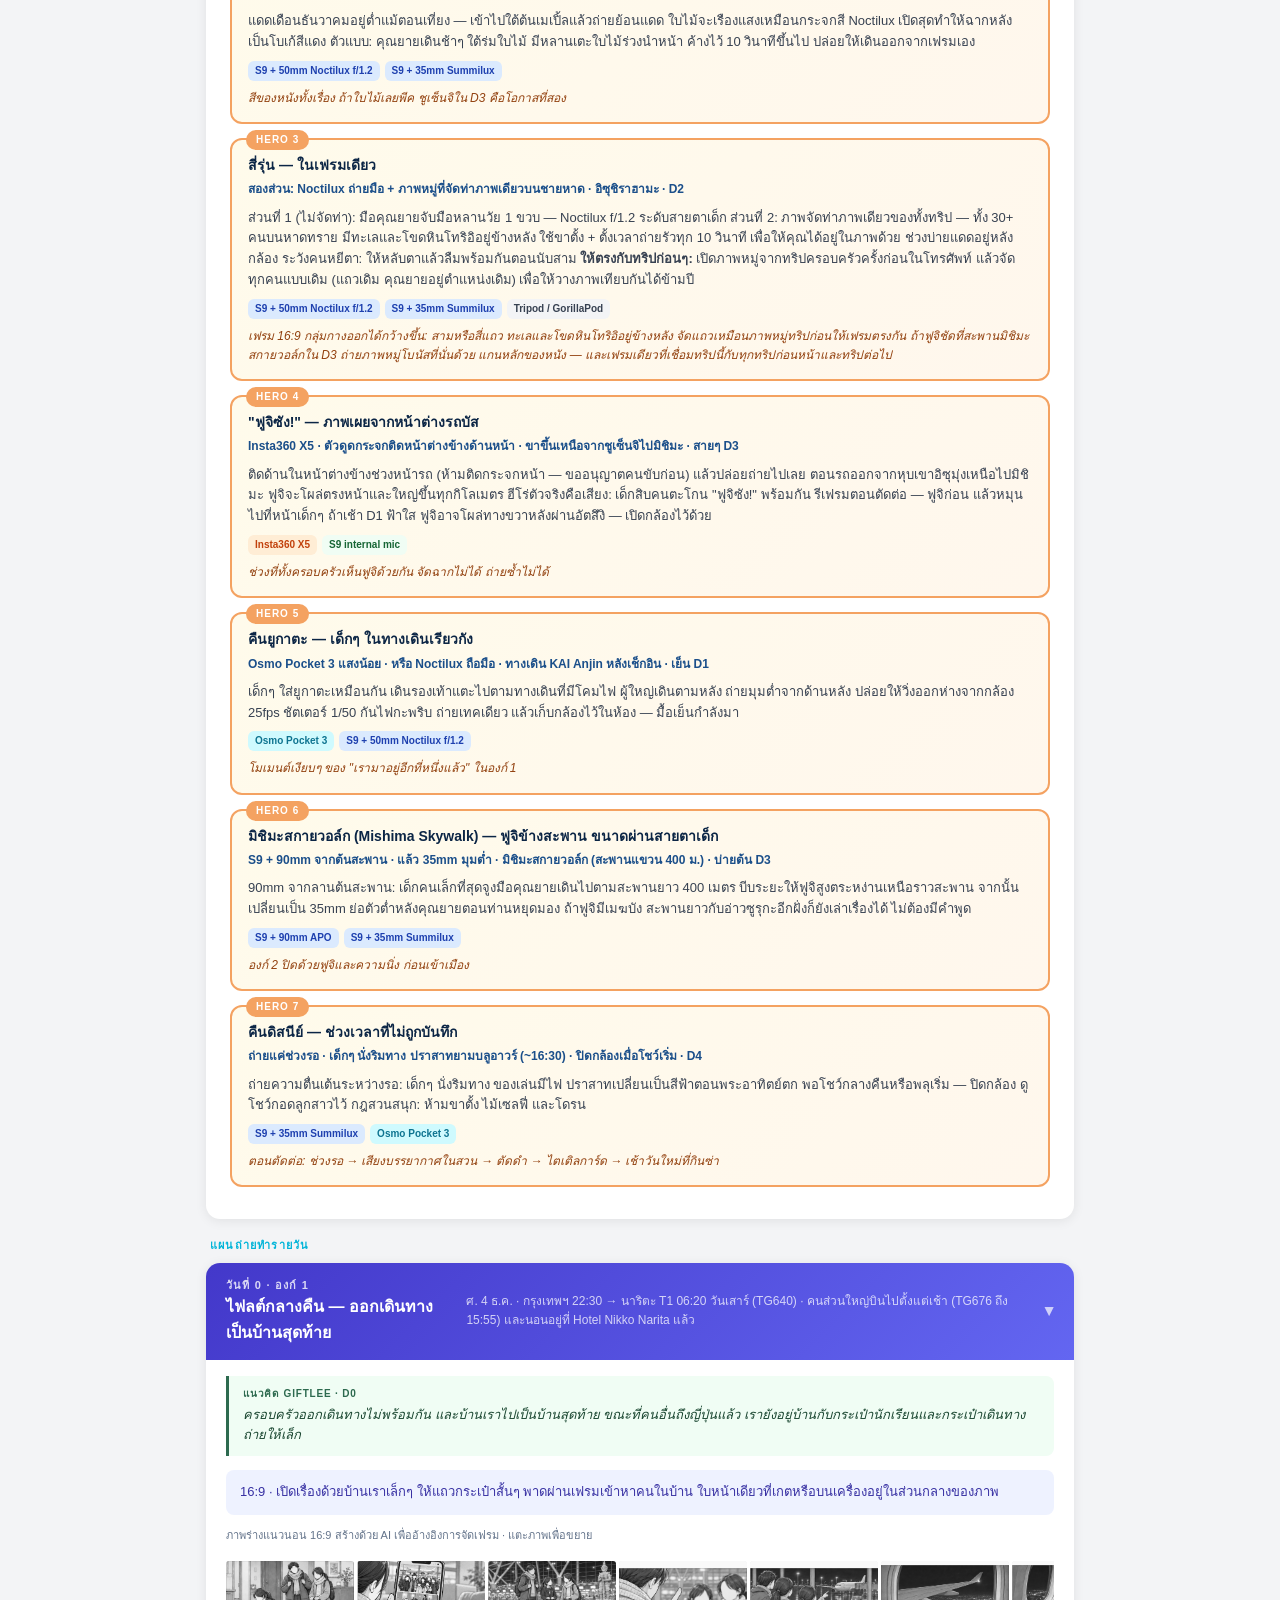
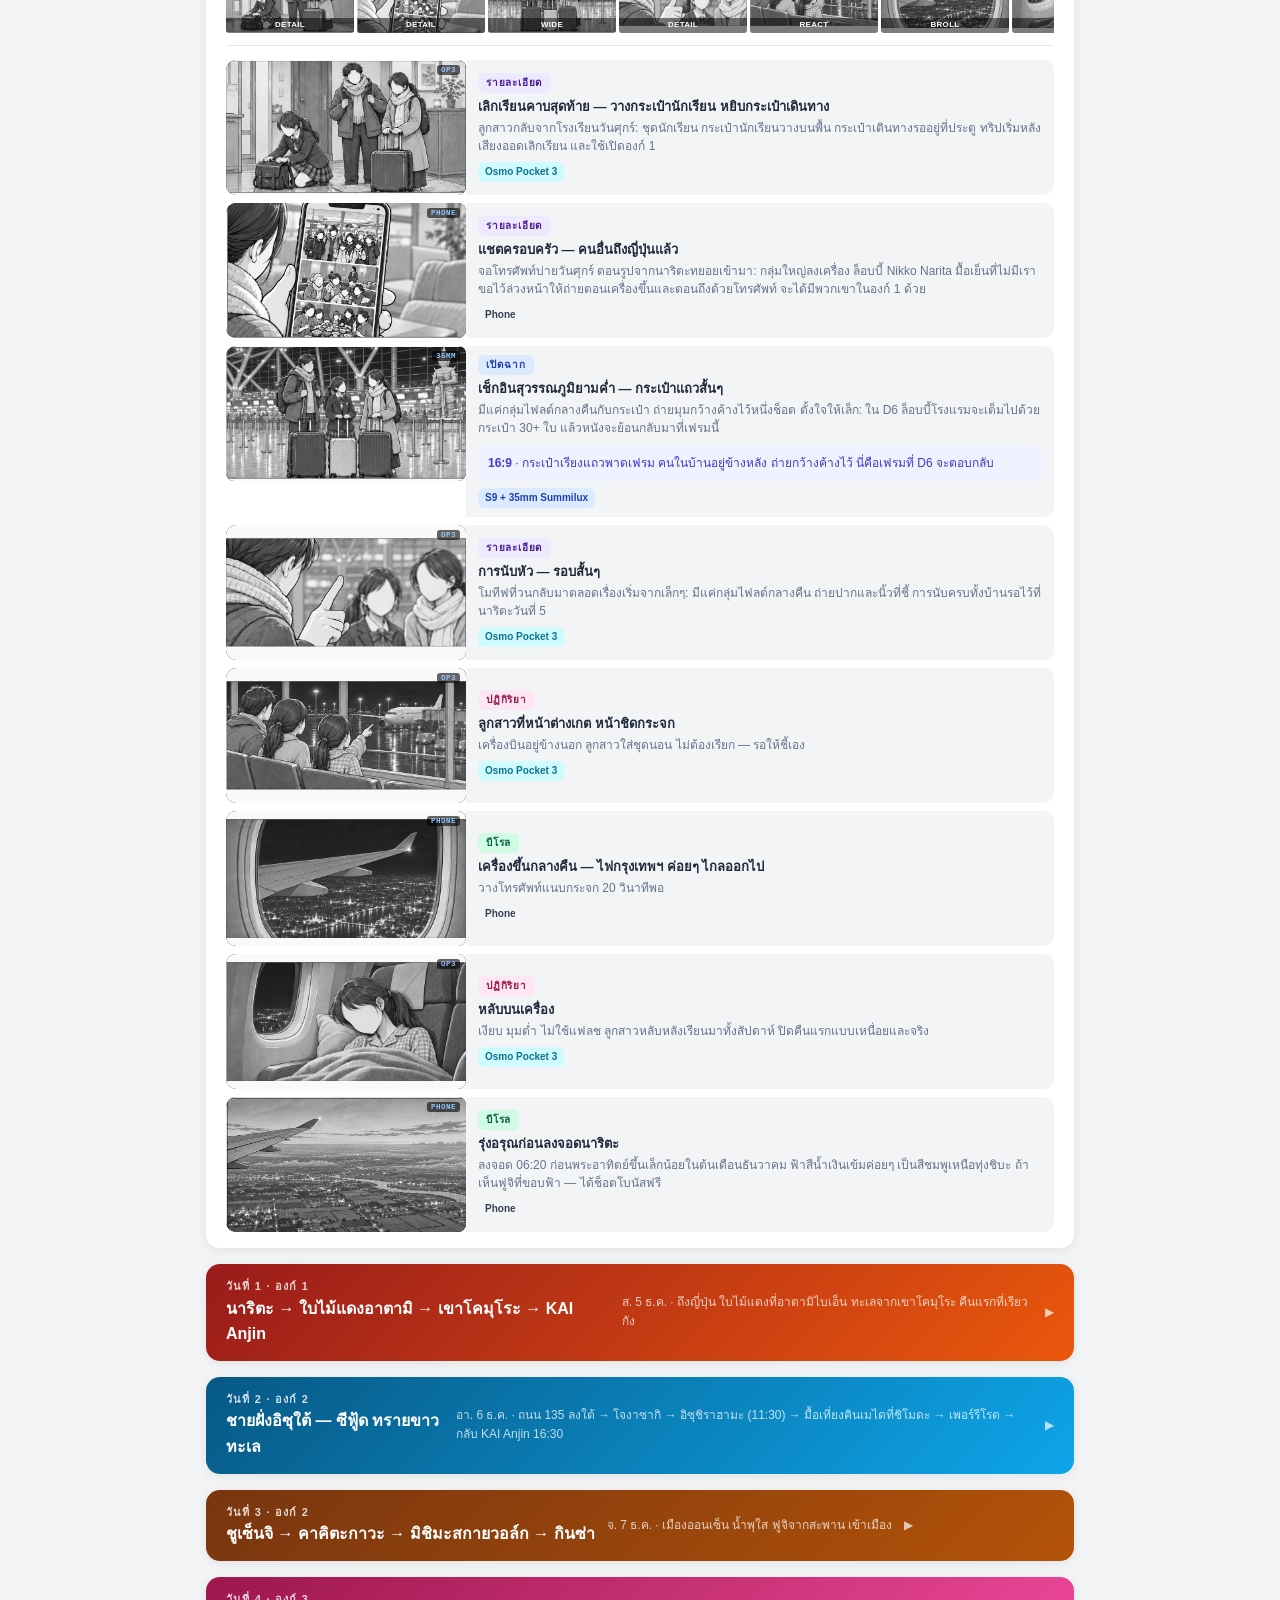
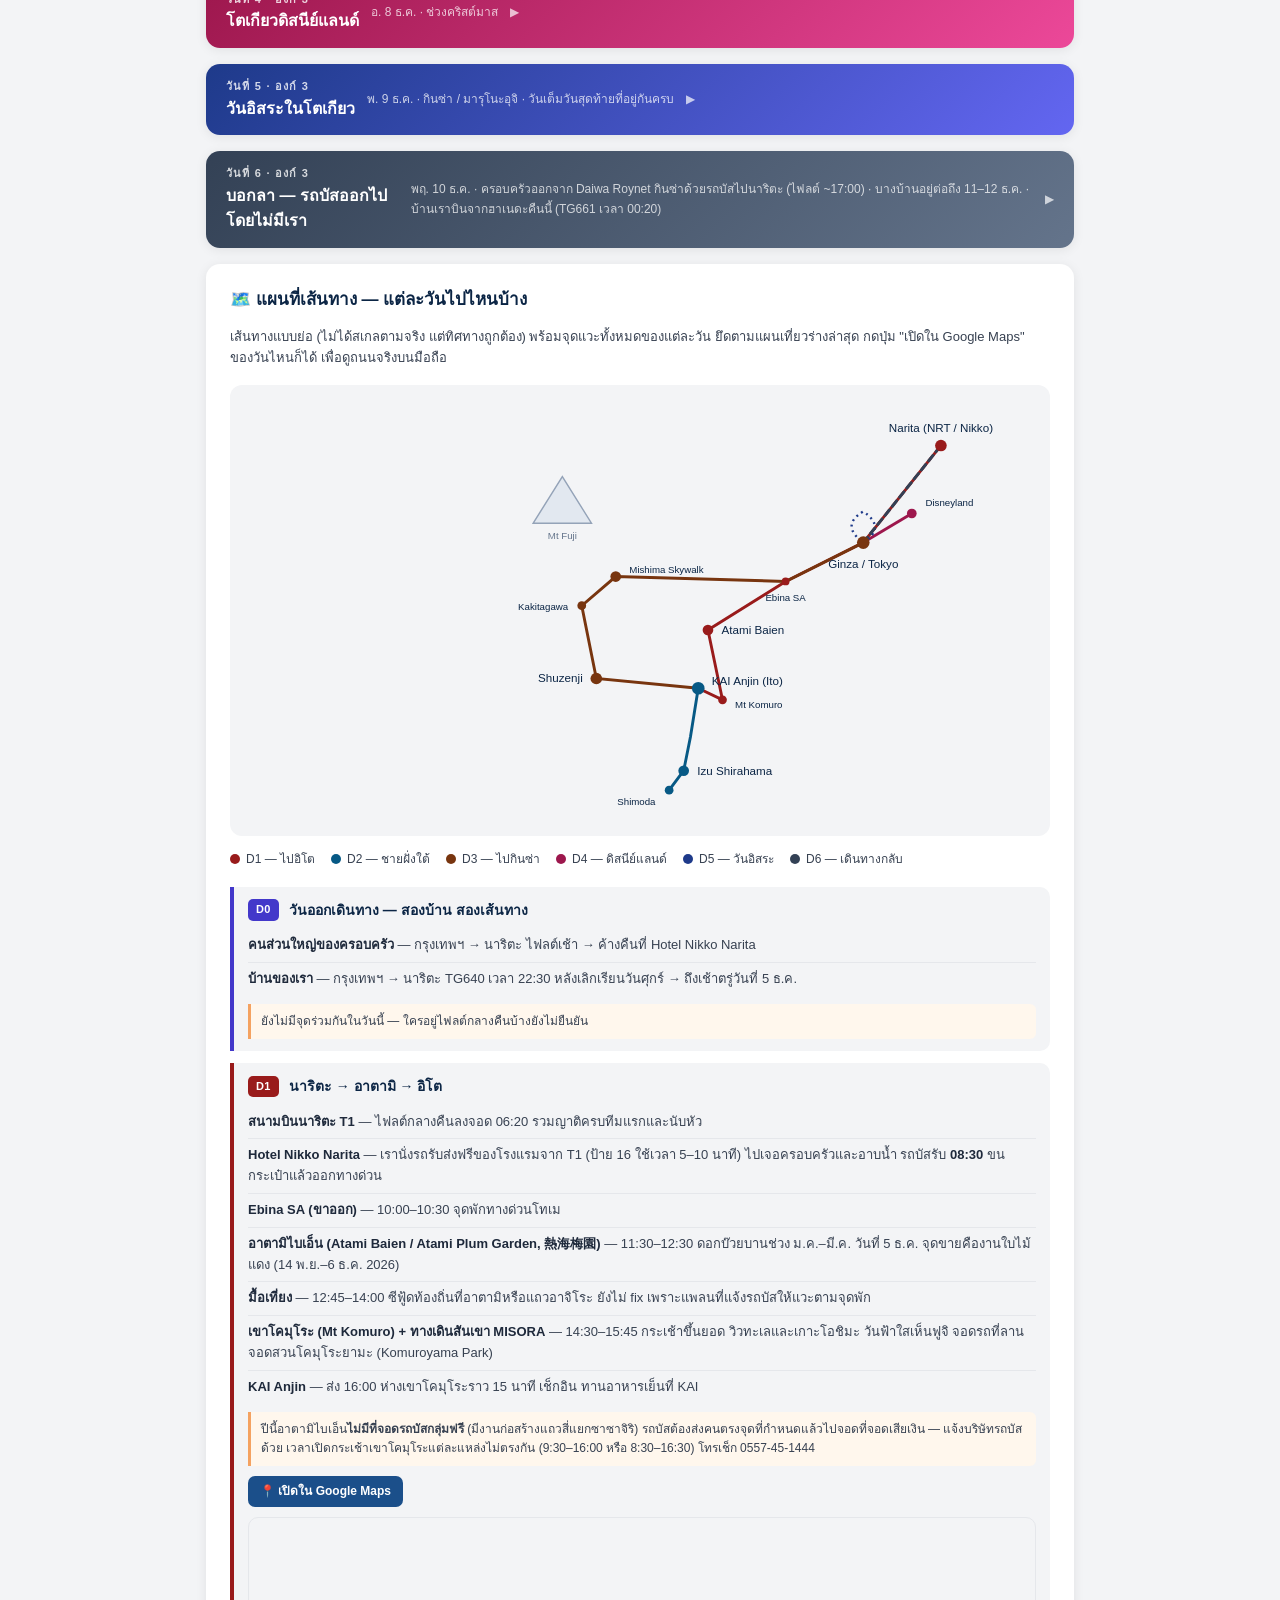
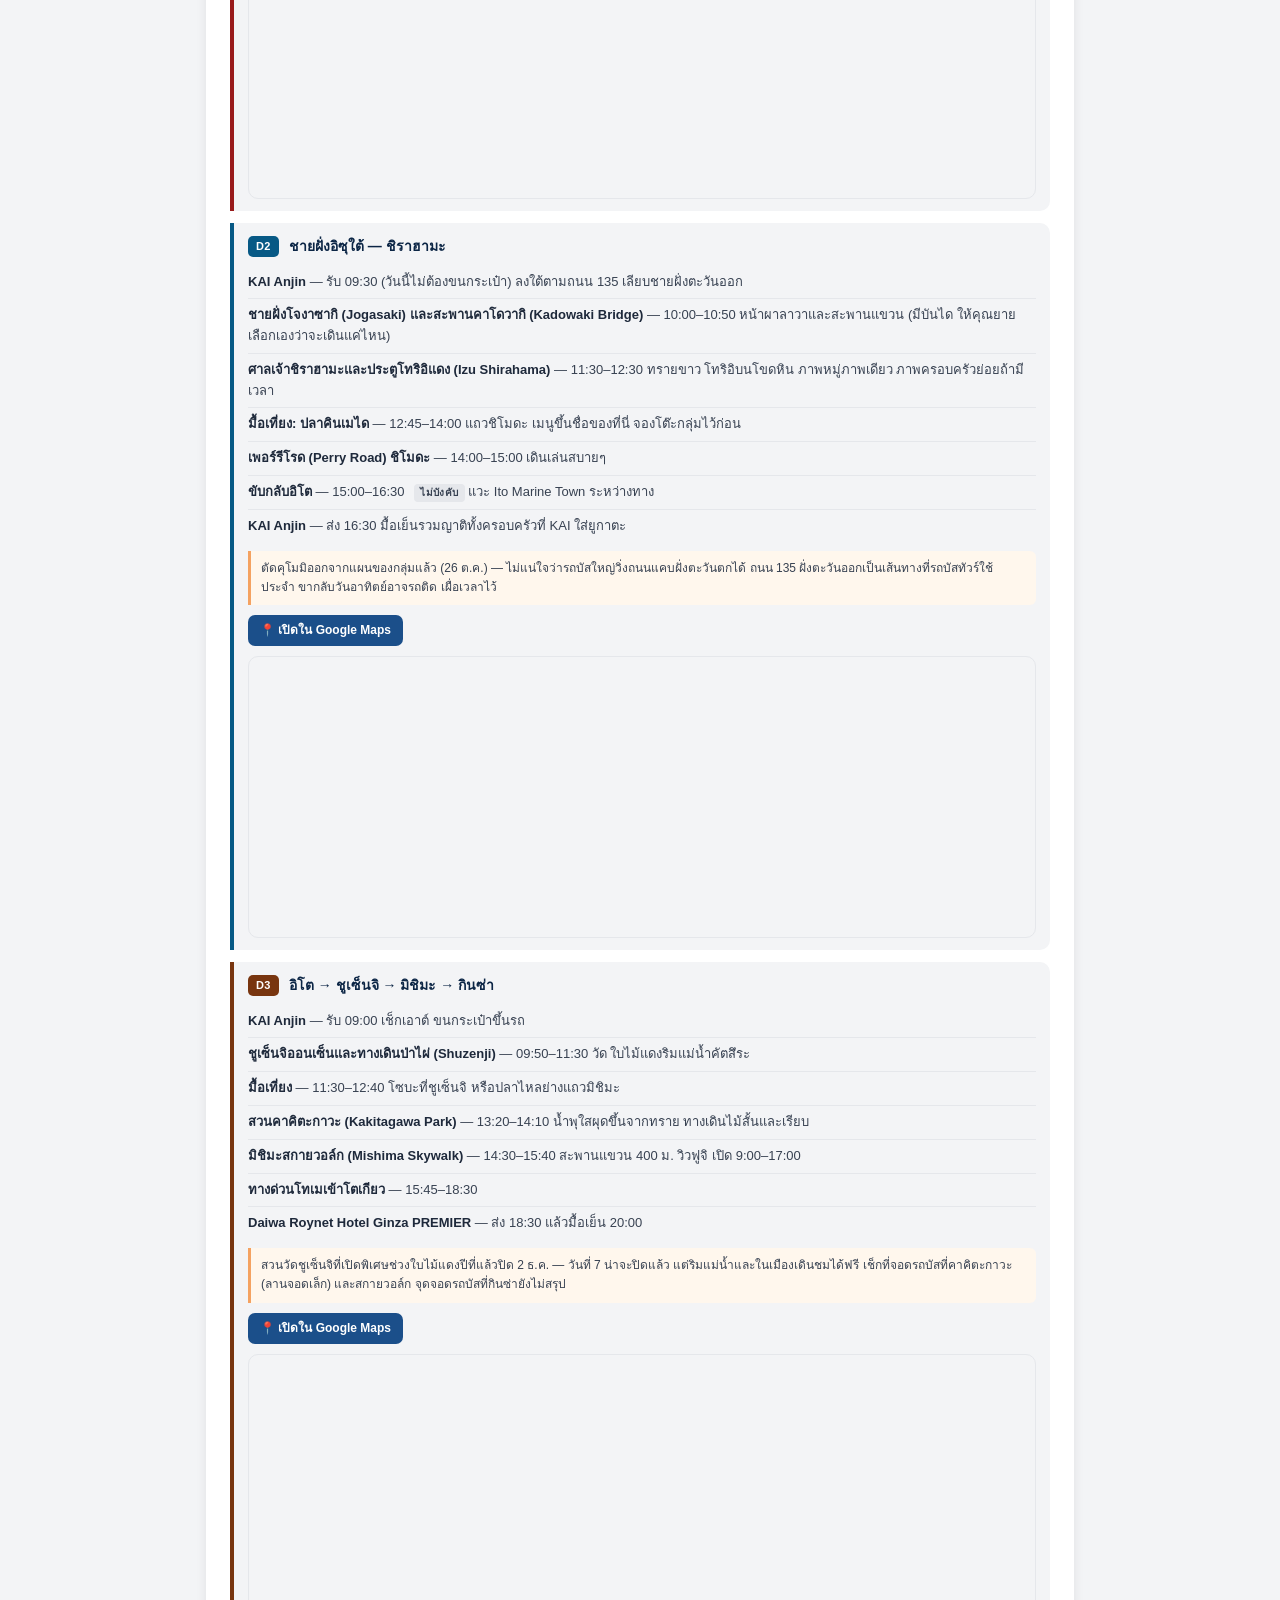
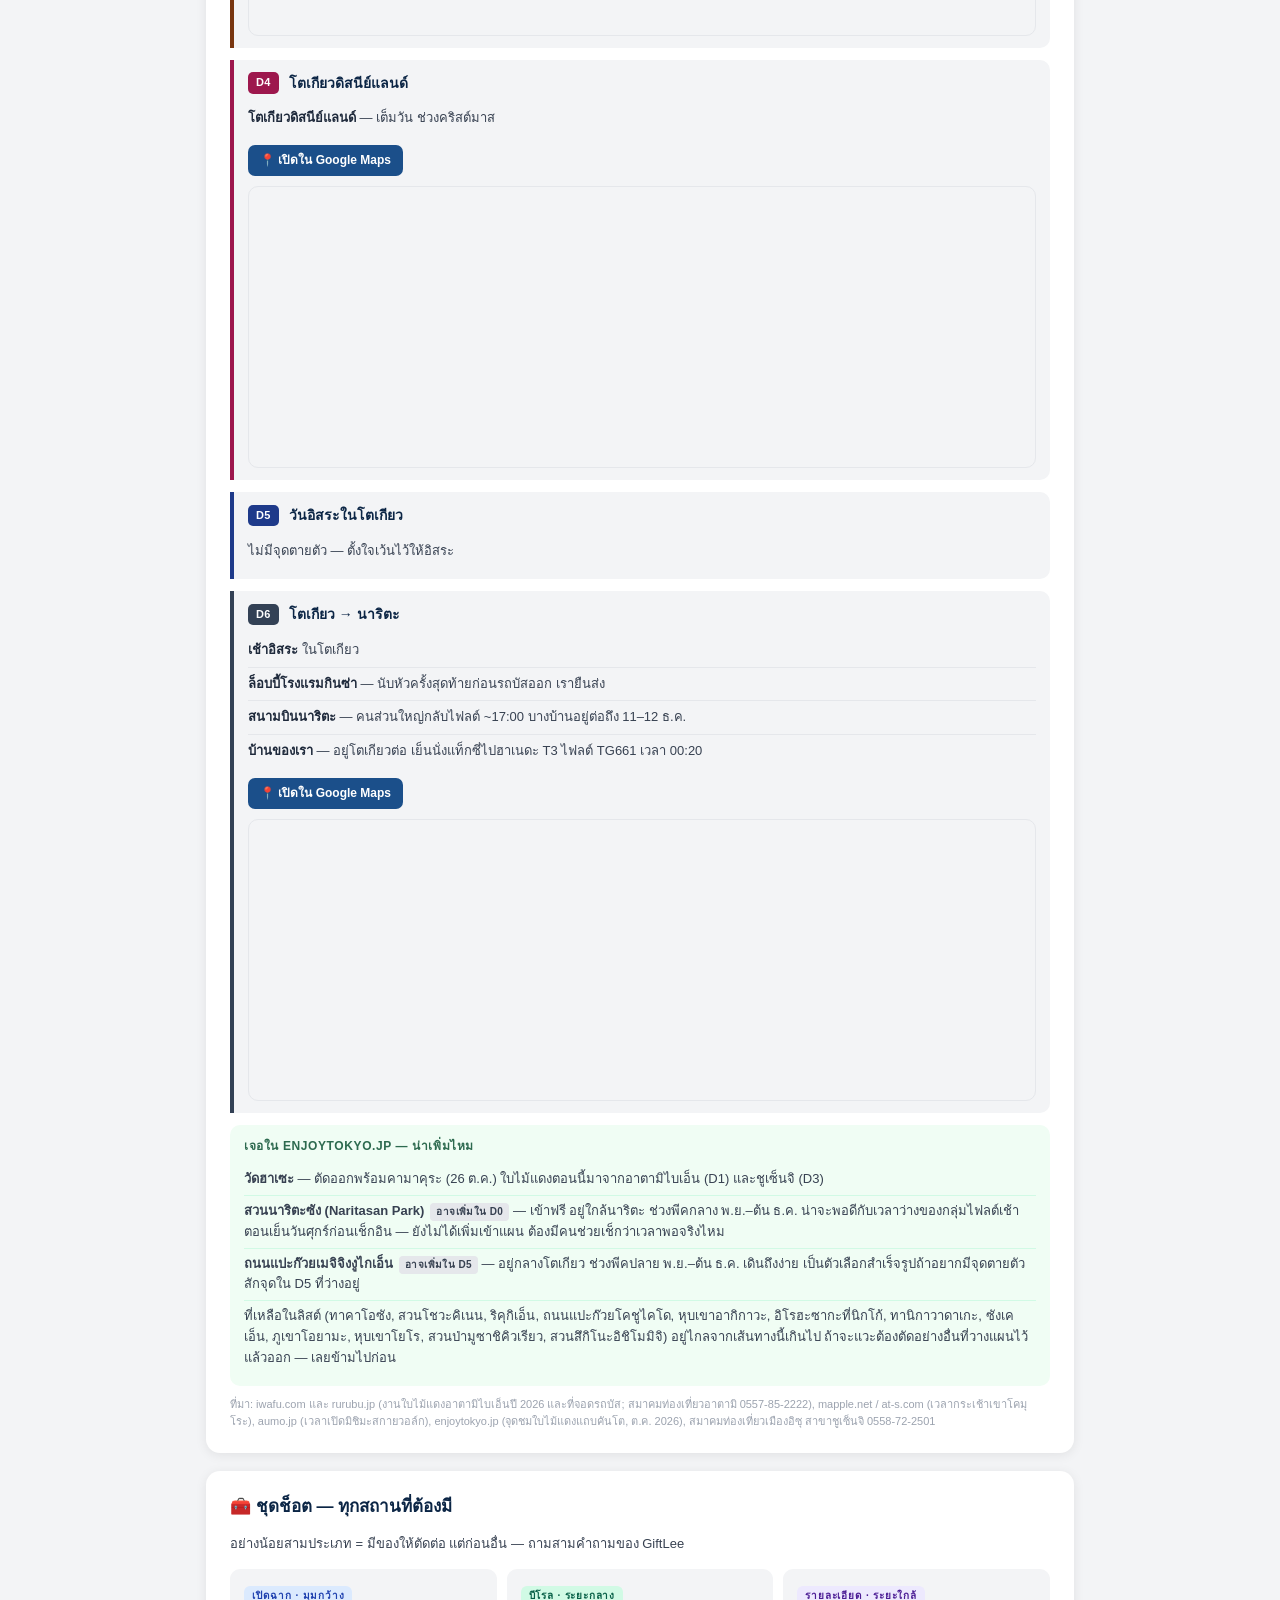
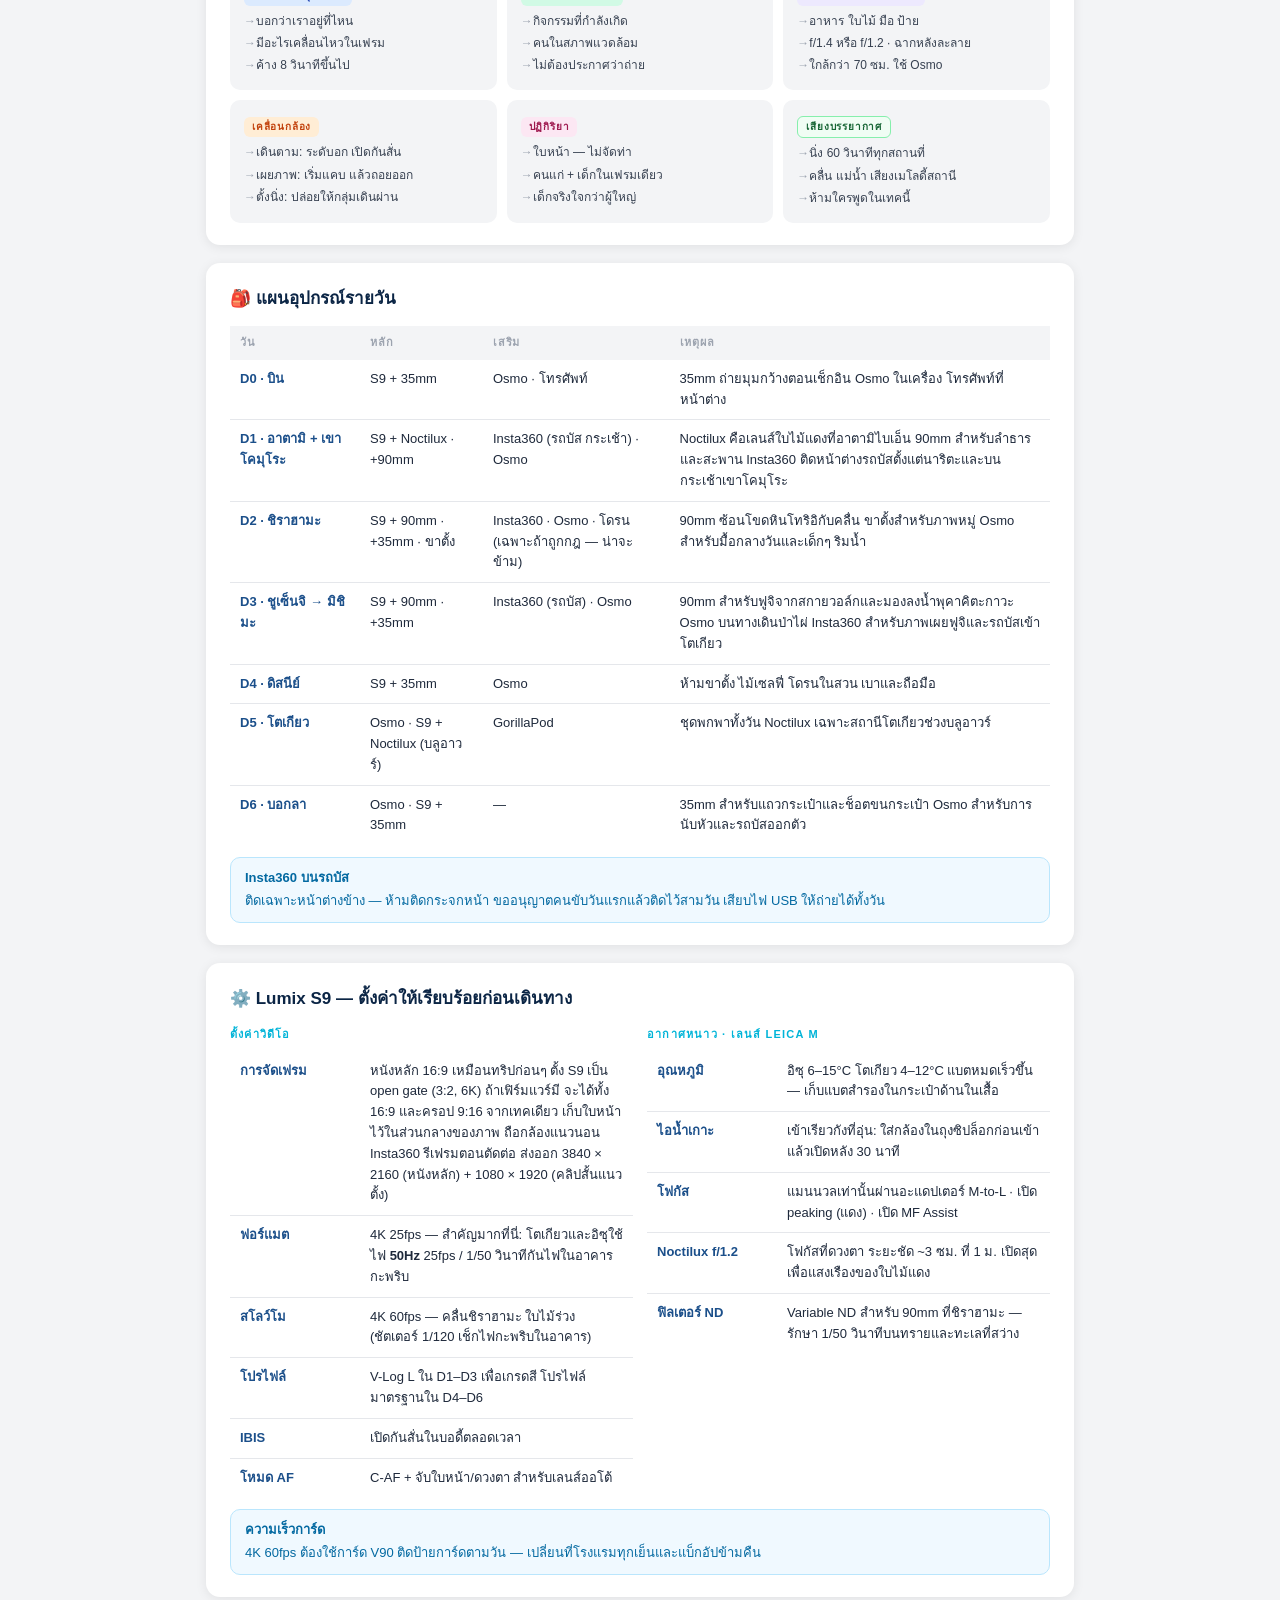
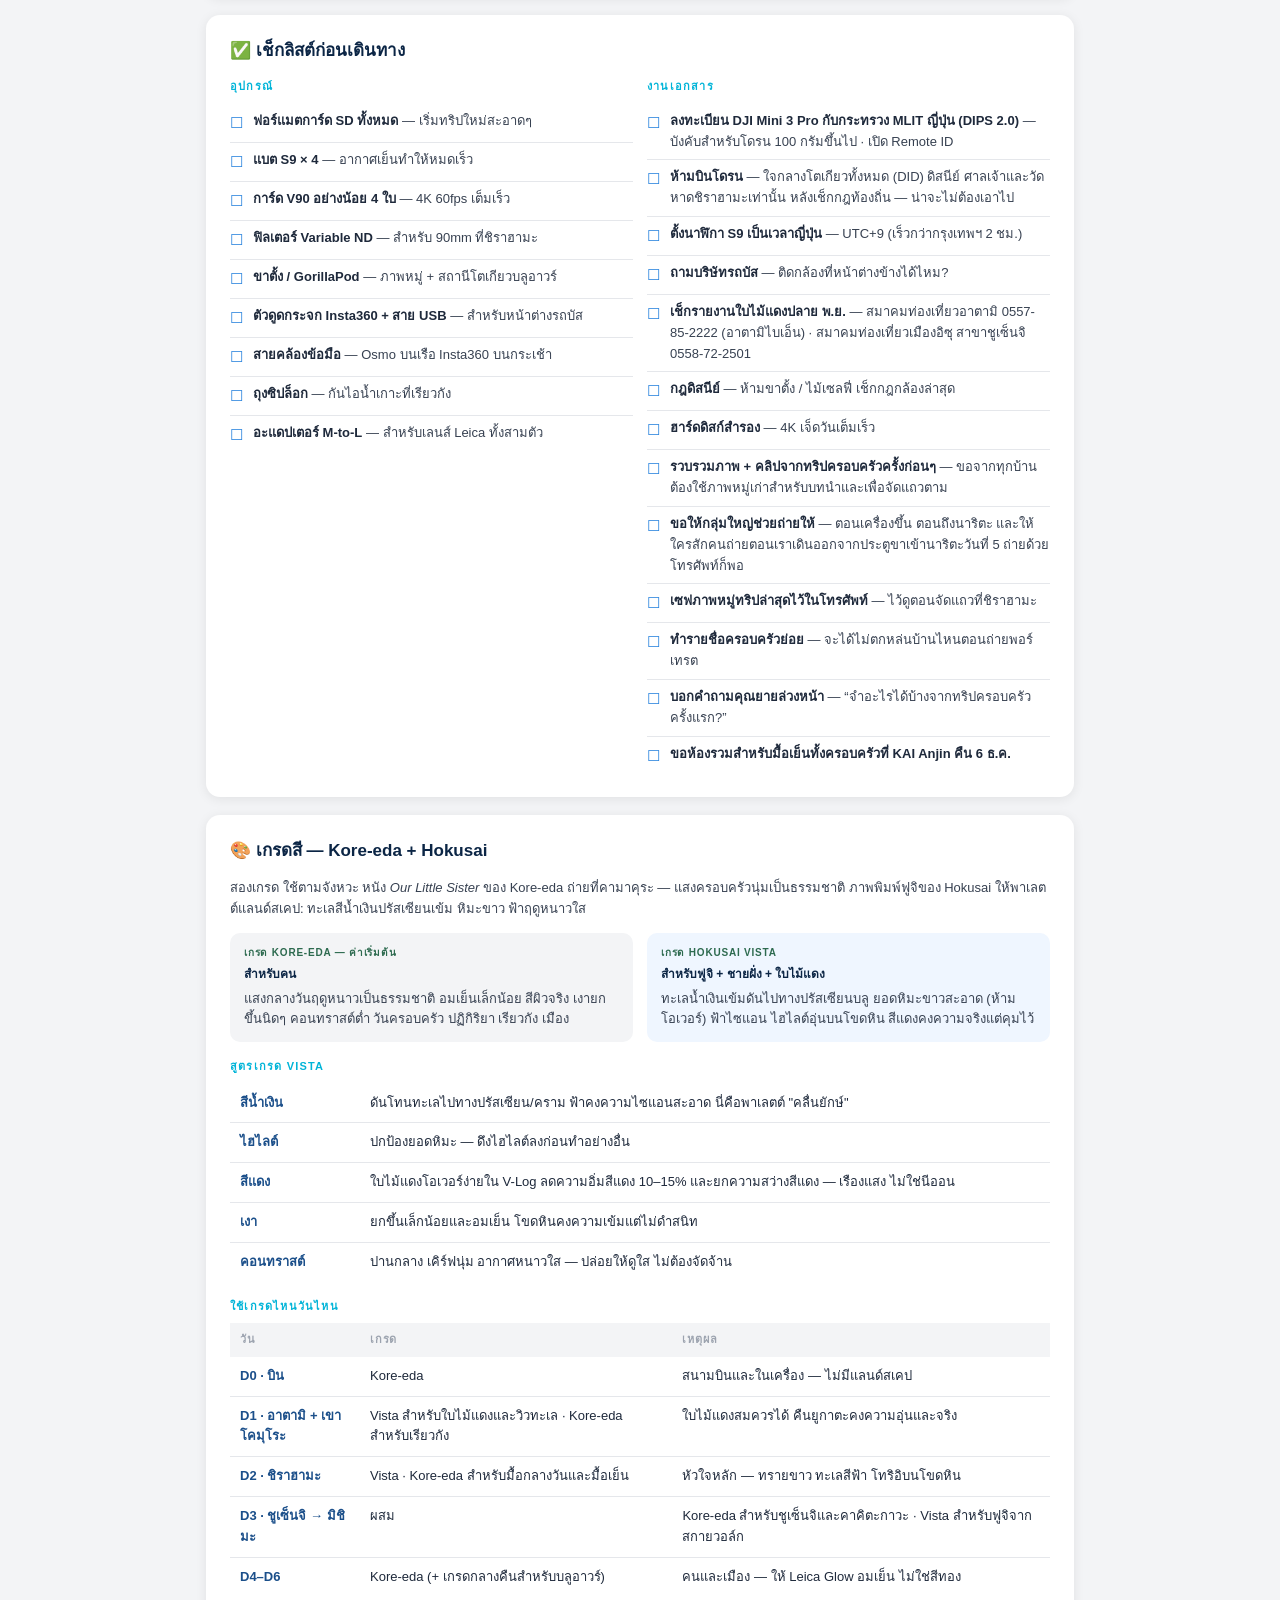
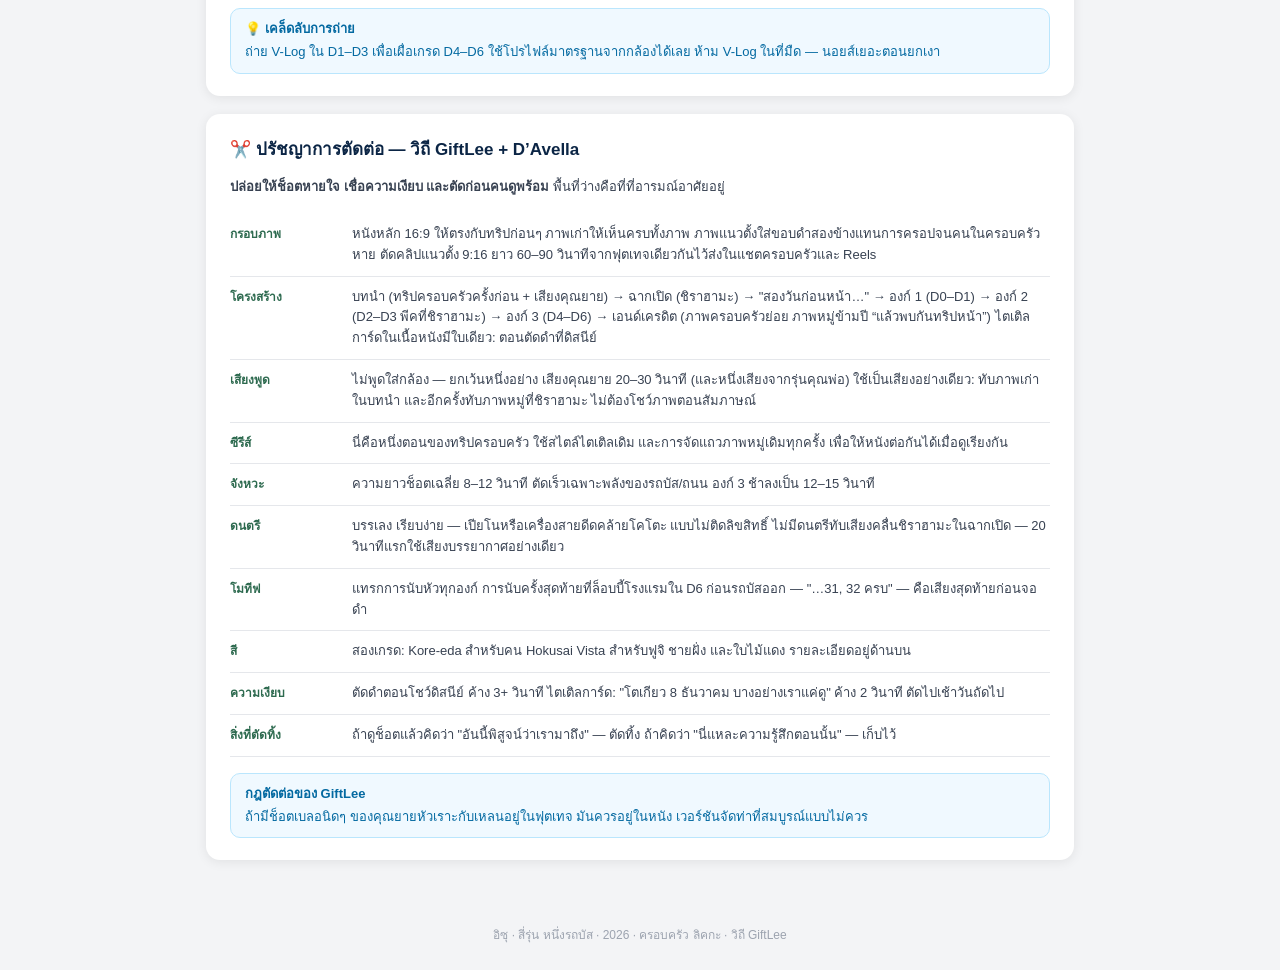
==== commit c96f55d7: "Follow the family's timed plan for D1-D3 and publish colour sketches D1 Nikko Narita pick-up 08:30; " ====
--- a/storyboard.html
+++ b/storyboard.html
@@ -480,10 +480,10 @@
   d:'หาดอิซุชิราฮามะหันไปทางทิศตะวันออก ช่วงบ่ายแดดจึงอยู่หลังกล้อง ทะเลเป็นสีฟ้าเทอร์ควอยซ์บนทรายขาว ถ่ายจากริมหาดด้วย 90mm บีบระยะให้โทริอิเล็กๆ บนโขดหินซ้อนกับคลื่นที่แตก แล้วสลับเป็น 35mm มุมกว้างให้ครอบครัวเป็นคนตัวเล็กๆ เรียงริมน้ำ ถ่ายคลื่น 4K 60fps ก่อนยกกล้อง เดินบนทรายกับคุณยายห้านาทีก่อน',
   w:'ฉากเปิดเรื่องและจุดพีคทางอารมณ์ ที่นี่ไม่มีฟูจิ ทะเล โทริอิ และทั้งครอบครัวบนหาดเดียวกันคือสิ่งที่เล่าเรื่อง'}},
 {n:2,gear:[N50,L35],
- en:{t:'Momiji Canopy — Backlit Red, Grandma Walking Under',s:'S9 + Noctilux f/1.2 · shoot toward the sun through the leaves · Atami Baien (maple festival 14 Nov–6 Dec) · D1 ~11:00–12:30',
+ en:{t:'Momiji Canopy — Backlit Red, Grandma Walking Under',s:'S9 + Noctilux f/1.2 · shoot toward the sun through the leaves · Atami Baien (maple festival 14 Nov–6 Dec) · D1 11:30–12:30',
   d:'December sun is low even at midday — get under the maples and shoot toward it so the leaves glow like stained glass. Wide-open Noctilux turns the background into red bokeh. The subject: grandma walking slowly under the canopy, a grandchild kicking fallen leaves ahead of her. Hold 10+ seconds; let them walk out of frame.',
   w:'The colour of the film. If the leaves are past peak, Shuzenji on D3 is the second chance.'},
- th:{t:'อุโมงค์ใบไม้แดง — ย้อนแสง คุณยายเดินอยู่ข้างใต้',s:'S9 + Noctilux f/1.2 · ถ่ายย้อนแดดผ่านใบไม้ · สวนอาตามิไบเอ็น (Atami Baien) งานใบไม้แดง 14 พ.ย.–6 ธ.ค. · D1 ~11:00–12:30',
+ th:{t:'อุโมงค์ใบไม้แดง — ย้อนแสง คุณยายเดินอยู่ข้างใต้',s:'S9 + Noctilux f/1.2 · ถ่ายย้อนแดดผ่านใบไม้ · สวนอาตามิไบเอ็น (Atami Baien) งานใบไม้แดง 14 พ.ย.–6 ธ.ค. · D1 11:30–12:30',
   d:'แดดเดือนธันวาคมอยู่ต่ำแม้ตอนเที่ยง — เข้าไปใต้ต้นเมเปิ้ลแล้วถ่ายย้อนแดด ใบไม้จะเรืองแสงเหมือนกระจกสี Noctilux เปิดสุดทำให้ฉากหลังเป็นโบเก้สีแดง ตัวแบบ: คุณยายเดินช้าๆ ใต้ร่มใบไม้ มีหลานเตะใบไม้ร่วงนำหน้า ค้างไว้ 10 วินาทีขึ้นไป ปล่อยให้เดินออกจากเฟรมเอง',
   w:'สีของหนังทั้งเรื่อง ถ้าใบไม้เลยพีค ชูเซ็นจิใน D3 คือโอกาสที่สอง'}},
 {n:3,gear:[N50,L35,TRI],
@@ -527,14 +527,14 @@
    shot = [type, comp, enTitle, enNote, thTitle, thNote, gear[], heroNum?] */
 const DAYS=[
 {c:'#4338ca,#6366f1',
- en:{l:'Day 0 · Act I',n:'Night Flight — Last to Leave',d:'Fri 4 Dec · Bangkok 22:30 → Narita T1 06:20 Sat (TG640) · most of the family flew this morning (TG676, landed 15:55) and are already asleep at Hotel Mystays Premier Narita',m:'The family leaves in pieces, and your household goes last. While the others are already in Japan, you are still at home with a school bag and a suitcase. Shoot it small.'},
- th:{l:'วันที่ 0 · องก์ 1',n:'ไฟลต์กลางคืน — ออกเดินทางเป็นบ้านสุดท้าย',d:'ศ. 4 ธ.ค. · กรุงเทพฯ 22:30 → นาริตะ T1 06:20 วันเสาร์ (TG640) · คนส่วนใหญ่บินไปตั้งแต่เช้า (TG676 ถึง 15:55) และนอนอยู่ที่ Hotel Mystays Premier Narita แล้ว',m:'ครอบครัวออกเดินทางไม่พร้อมกัน และบ้านเราไปเป็นบ้านสุดท้าย ขณะที่คนอื่นถึงญี่ปุ่นแล้ว เรายังอยู่บ้านกับกระเป๋านักเรียนและกระเป๋าเดินทาง ถ่ายให้เล็ก'},
+ en:{l:'Day 0 · Act I',n:'Night Flight — Last to Leave',d:'Fri 4 Dec · Bangkok 22:30 → Narita T1 06:20 Sat (TG640) · most of the family flew this morning (TG676, landed 15:55) and are already asleep at Hotel Nikko Narita',m:'The family leaves in pieces, and your household goes last. While the others are already in Japan, you are still at home with a school bag and a suitcase. Shoot it small.'},
+ th:{l:'วันที่ 0 · องก์ 1',n:'ไฟลต์กลางคืน — ออกเดินทางเป็นบ้านสุดท้าย',d:'ศ. 4 ธ.ค. · กรุงเทพฯ 22:30 → นาริตะ T1 06:20 วันเสาร์ (TG640) · คนส่วนใหญ่บินไปตั้งแต่เช้า (TG676 ถึง 15:55) และนอนอยู่ที่ Hotel Nikko Narita แล้ว',m:'ครอบครัวออกเดินทางไม่พร้อมกัน และบ้านเราไปเป็นบ้านสุดท้าย ขณะที่คนอื่นถึงญี่ปุ่นแล้ว เรายังอยู่บ้านกับกระเป๋านักเรียนและกระเป๋าเดินทาง ถ่ายให้เล็ก'},
  s:[
  ['detail','cu','After the last class — school bag down, suitcase up','Your daughter home from school on Friday: uniform, school bag on the floor, suitcase by the door. The trip starts after the last bell, and this opens Act I.','เลิกเรียนคาบสุดท้าย — วางกระเป๋านักเรียน หยิบกระเป๋าเดินทาง','ลูกสาวกลับจากโรงเรียนวันศุกร์: ชุดนักเรียน กระเป๋านักเรียนวางบนพื้น กระเป๋าเดินทางรออยู่ที่ประตู ทริปเริ่มหลังเสียงออดเลิกเรียน และใช้เปิดองก์ 1',[OP]],
- ['detail','cu','The family chat — the others already in Japan','Phone screen on Friday afternoon as photos arrive from Narita: the main group landing, the Mystays lobby, a dinner without you. Ask them beforehand to film their own take-off and arrival on a phone, so they are in Act I too.','แชตครอบครัว — คนอื่นถึงญี่ปุ่นแล้ว','จอโทรศัพท์บ่ายวันศุกร์ ตอนรูปจากนาริตะทยอยเข้ามา: กลุ่มใหญ่ลงเครื่อง ล็อบบี้ Mystays มื้อเย็นที่ไม่มีเรา ขอไว้ล่วงหน้าให้ถ่ายตอนเครื่องขึ้นและตอนถึงด้วยโทรศัพท์ จะได้มีพวกเขาในองก์ 1 ด้วย',[PH]],
+ ['detail','cu','The family chat — the others already in Japan','Phone screen on Friday afternoon as photos arrive from Narita: the main group landing, the Nikko Narita lobby, a dinner without you. Ask them beforehand to film their own take-off and arrival on a phone, so they are in Act I too.','แชตครอบครัว — คนอื่นถึงญี่ปุ่นแล้ว','จอโทรศัพท์บ่ายวันศุกร์ ตอนรูปจากนาริตะทยอยเข้ามา: กลุ่มใหญ่ลงเครื่อง ล็อบบี้ Nikko Narita มื้อเย็นที่ไม่มีเรา ขอไว้ล่วงหน้าให้ถ่ายตอนเครื่องขึ้นและตอนถึงด้วยโทรศัพท์ จะได้มีพวกเขาในองก์ 1 ด้วย',[PH]],
  ['establish','ap','Suvarnabhumi check-in at night — a short line of suitcases','Only the night-flight group and their bags. Hold one wide. Small on purpose: on D6 the hotel lobby fills with 30+ suitcases, and the film comes back to this frame.','เช็กอินสุวรรณภูมิยามค่ำ — กระเป๋าแถวสั้นๆ','มีแค่กลุ่มไฟลต์กลางคืนกับกระเป๋า ถ่ายมุมกว้างค้างไว้หนึ่งช็อต ตั้งใจให้เล็ก: ใน D6 ล็อบบี้โรงแรมจะเต็มไปด้วยกระเป๋า 30+ ใบ แล้วหนังจะย้อนกลับมาที่เฟรมนี้',[L35]],
  ['detail','cu','The headcount — a short one','The recurring motif of the film starts small: only the night-flight group. Film the lips and the pointing finger. The full count waits for Narita on the 5th.','การนับหัว — รอบสั้นๆ','โมทีฟที่วนกลับมาตลอดเรื่องเริ่มจากเล็กๆ: มีแค่กลุ่มไฟลต์กลางคืน ถ่ายปากและนิ้วที่ชี้ การนับครบทั้งบ้านรอไว้ที่นาริตะวันที่ 5',[OP]],
- ['reaction','fa','Kids at the gate window, faces close to the glass','Plane outside, kids in pyjamas. Don’t call them — wait for them to point.','เด็กๆ ที่หน้าต่างเกต หน้าชิดกระจก','เครื่องบินอยู่ข้างนอก เด็กๆ ใส่ชุดนอน ไม่ต้องเรียก — รอให้ชี้เอง',[OP]],
+ ['reaction','fa','Your daughter at the gate window, face close to the glass','Plane outside, your daughter in pyjamas. Don’t call her — wait for her to point.','ลูกสาวที่หน้าต่างเกต หน้าชิดกระจก','เครื่องบินอยู่ข้างนอก ลูกสาวใส่ชุดนอน ไม่ต้องเรียก — รอให้ชี้เอง',[OP]],
  ['broll','wn','Night take-off — Bangkok lights falling away','Phone flat against the window. 20 seconds is enough.','เครื่องขึ้นกลางคืน — ไฟกรุงเทพฯ ค่อยๆ ไกลออกไป','วางโทรศัพท์แนบกระจก 20 วินาทีพอ',[PH]],
  ['reaction','fa','Asleep in the cabin','Quiet, low, no flash. Your daughter asleep after a full school week: the tired, honest end of the first night.','หลับบนเครื่อง','เงียบ มุมต่ำ ไม่ใช้แฟลช ลูกสาวหลับหลังเรียนมาทั้งสัปดาห์ ปิดคืนแรกแบบเหนื่อยและจริง',[OP]],
  ['broll','dw','Dawn approach into Narita','Landing 06:20 is just before sunrise in early December: a deep-blue sky turning pink over the Chiba fields. If Fuji shows on the horizon — free bonus shot.','รุ่งอรุณก่อนลงจอดนาริตะ','ลงจอด 06:20 ก่อนพระอาทิตย์ขึ้นเล็กน้อยในต้นเดือนธันวาคม ฟ้าสีน้ำเงินเข้มค่อยๆ เป็นสีชมพูเหนือทุ่งชิบะ ถ้าเห็นฟูจิที่ขอบฟ้า — ได้ช็อตโบนัสฟรี',[PH]]
@@ -543,7 +543,7 @@
  en:{l:'Day 1 · Act I',n:'Narita → Atami Red Leaves → Mt Komuro → KAI Anjin',d:'Sat 5 Dec · Arrival, momiji at Atami Baien, the sea from Mt Komuro, first ryokan night',m:'The morning everyone finally shares one coach. Shoot the reunion, then let the red leaves wake everyone up.'},
  th:{l:'วันที่ 1 · องก์ 1',n:'นาริตะ → ใบไม้แดงอาตามิ → เขาโคมุโระ → KAI Anjin',d:'ส. 5 ธ.ค. · ถึงญี่ปุ่น ใบไม้แดงที่อาตามิไบเอ็น ทะเลจากเขาโคมุโระ คืนแรกที่เรียวกัง',m:'เช้าที่ทุกคนได้ขึ้นรถบัสคันเดียวกันในที่สุด ถ่ายตอนได้เจอกัน แล้วปล่อยให้ใบไม้แดงปลุกทุกคนให้ตื่น'},
  s:[
- ['reaction','fa','The reunion — Narita arrivals, Saturday morning','You walk out of T1 arrivals after a night on the plane (out around 07:30), and the rest of the family is waiting — or you take the hotel shuttle and find them in the Mystays breakfast room. Either way, this is the first time the cousins see each other. Ask someone on their side to film you coming through the doors on a phone, while your Osmo films the kids spotting each other. Then everyone boards the coach together.','ได้เจอกัน — ประตูขาเข้านาริตะ เช้าวันเสาร์','บ้านเราเดินออกจากประตูขาเข้า T1 หลังนั่งเครื่องมาทั้งคืน (ออกมาราว 07:30) และครอบครัวที่เหลือรออยู่ — หรือเรานั่งรถรับส่งของโรงแรมไปเจอกันที่ห้องอาหารเช้าของ Mystays ไม่ว่าแบบไหน นี่คือครั้งแรกที่ลูกพี่ลูกน้องได้เจอกัน ขอให้ใครสักคนฝั่งโน้นถ่ายตอนเราเดินออกประตูมาด้วยโทรศัพท์ ส่วน Osmo ของเราถ่ายตอนเด็กๆ เห็นกัน แล้วทุกคนขึ้นรถบัสพร้อมกัน',[OP,PH]],
+ ['reaction','fa','The reunion — Narita arrivals, Saturday morning','You walk out of T1 arrivals after a night on the plane (out around 07:30) and take the free hotel shuttle (stop 16) to Hotel Nikko Narita, where the rest of the family is waiting — the lobby or the breakfast room. This is the first time the cousins see each other. Ask someone on their side to film you coming through the door on a phone, while your Osmo films the kids spotting each other. A quick wash and change, then everyone boards the coach together at 08:30.','ได้เจอกัน — ประตูขาเข้านาริตะ เช้าวันเสาร์','บ้านเราเดินออกจากประตูขาเข้า T1 หลังนั่งเครื่องมาทั้งคืน (ออกมาราว 07:30) แล้วนั่งรถรับส่งฟรีของโรงแรม (ป้าย 16) ไป Hotel Nikko Narita ที่ครอบครัวที่เหลือรออยู่ — ล็อบบี้หรือห้องอาหารเช้า นี่คือครั้งแรกที่ลูกพี่ลูกน้องได้เจอกัน ขอให้ใครสักคนฝั่งโน้นถ่ายตอนเราเดินเข้าประตูมาด้วยโทรศัพท์ ส่วน Osmo ของเราถ่ายตอนเด็กๆ เห็นกัน อาบน้ำเปลี่ยนชุดสั้นๆ แล้วทุกคนขึ้นรถบัสพร้อมกัน 08:30',[OP,PH]],
  ['detail','cu','Headcount #2 — the first full count','Everyone together for the first time. Same finger, new country, a much longer count.','นับหัวครั้งที่ 2 — นับครบครั้งแรก','ทุกคนอยู่พร้อมหน้าครั้งแรก นิ้วเดิม ประเทศใหม่ นับยาวขึ้นมาก',[OP]],
  ['movement','ap','Luggage disappearing into the coach belly','Lock-off on the bus side as bag after bag goes in. Speed it up in post.','กระเป๋าหายเข้าไปใต้ท้องรถบัส','ตั้งกล้องนิ่งข้างรถ ให้กระเป๋าทยอยเข้าไปทีละใบ เร่งสปีดตอนตัดต่อ',[L35]],
  ['broll','bus','Coach window — the city falls away','Insta360 on a side window from Narita onward. On a clear morning Fuji may show on the right past Atsugi — a free early glimpse; the big reveal is planned for D3.','หน้าต่างรถบัส — เมืองค่อยๆ ไกลออกไป','ติด Insta360 ที่หน้าต่างข้างตั้งแต่ออกจากนาริตะ เช้าที่ฟ้าใสฟูจิอาจโผล่ทางขวาหลังผ่านอัตสึงิ — ได้เห็นก่อนฟรีๆ ส่วนภาพเผยฟูจิจริงวางไว้ที่ D3',[X5]],
@@ -561,22 +561,22 @@
  ['nocam','ys','Onsen — never','No cameras in or near the baths. Absolute rule — law, privacy, respect.','ออนเซ็น — ห้ามเด็ดขาด','ห้ามกล้องในหรือใกล้บ่อแช่ กฎเด็ดขาด — ทั้งกฎหมาย ความเป็นส่วนตัว และมารยาท',[]]
  ]},
 {c:'#075985,#0ea5e9',
- en:{l:'Day 2 · Act II',n:'South Izu Coast — Seafood, White Sand, the Sea',d:'Sun 6 Dec · Route 135 down the east coast → seafood lunch in a harbour town → Izu Shirahama → back to KAI Anjin',m:'The heart of the film. A slow day by the sea for every generation. Arrive at Shirahama and walk the sand with grandma for five minutes before you film anything.'},
- th:{l:'วันที่ 2 · องก์ 2',n:'ชายฝั่งอิซุใต้ — ซีฟู้ด ทรายขาว ทะเล',d:'อา. 6 ธ.ค. · ถนน 135 เลียบชายฝั่งตะวันออก → มื้อกลางวันซีฟู้ดในเมืองท่า → อิซุชิราฮามะ → กลับ KAI Anjin',m:'หัวใจของหนัง วันช้าๆ ริมทะเลสำหรับทุกรุ่น ถึงชิราฮามะแล้วเดินบนทรายกับคุณยายห้านาทีก่อนจะถ่ายอะไร'},
+ en:{l:'Day 2 · Act II',n:'South Izu Coast — Seafood, White Sand, the Sea',d:'Sun 6 Dec · Route 135 south → Jogasaki → Izu Shirahama (11:30) → kinmedai lunch in Shimoda → Perry Road → back to KAI Anjin 16:30',m:'The heart of the film. A slow day by the sea for every generation. Arrive at Shirahama and walk the sand with grandma for five minutes before you film anything.'},
+ th:{l:'วันที่ 2 · องก์ 2',n:'ชายฝั่งอิซุใต้ — ซีฟู้ด ทรายขาว ทะเล',d:'อา. 6 ธ.ค. · ถนน 135 ลงใต้ → โจงาซากิ → อิซุชิราฮามะ (11:30) → มื้อเที่ยงคินเมไดที่ชิโมดะ → เพอร์รีโรด → กลับ KAI Anjin 16:30',m:'หัวใจของหนัง วันช้าๆ ริมทะเลสำหรับทุกรุ่น ถึงชิราฮามะแล้วเดินบนทรายกับคุณยายห้านาทีก่อนจะถ่ายอะไร'},
  s:[
  ['establish','bus','Coast road reveal — the sea on the left all the way south','Insta360 on a left-side window down Route 135: cliffs, small harbours, the open Pacific. The transition from Act I to Act II.','ภาพเผยถนนเลียบชายฝั่ง — ทะเลอยู่ทางซ้ายตลอดทางลงใต้','Insta360 ติดหน้าต่างฝั่งซ้ายตลอดถนน 135: หน้าผา ท่าเรือเล็กๆ มหาสมุทรแปซิฟิก รอยต่อจากองก์ 1 สู่องก์ 2',[X5]],
- ['detail','fd','Seafood lunch — kinmedai, grilled shellfish, first bites','Shimoda or another harbour town on the way. Osmo close on the grill or the red kinmedai, then the kids’ faces trying something new. Book the group table ahead: it is a Sunday at peak season.','มื้อกลางวันซีฟู้ด — ปลาคินเมได หอยย่าง คำแรก','ชิโมดะหรือเมืองท่าอื่นระหว่างทาง Osmo ใกล้ๆ ที่เตาย่างหรือปลาคินเมไดสีแดง แล้วหน้าเด็กๆ ตอนลองของใหม่ จองโต๊ะกลุ่มไว้ก่อน วันอาทิตย์ช่วงไฮซีซัน',[OP]],
- ['broll','wv','Harbour-town walk — fishing boats, narrow streets','35mm. Grandparents and kids walking together past the boats. One wide, one walk-with, then move on.','เดินเล่นเมืองท่า — เรือประมง ซอยแคบ','35mm ปู่ย่าตายายกับเด็กๆ เดินด้วยกันผ่านเรือประมง มุมกว้างหนึ่ง เดินตามหนึ่ง แล้วไปต่อ',[L35,OP]],
+ ['broll','wv','Jogasaki coast — lava cliffs and Kadowaki Bridge','10:00–10:50. 35mm wide of the cliffs and the suspension bridge, the family crossing in small groups. The bridge has steps: let grandma choose how far to walk. Keep it short — Shirahama is next.','ชายฝั่งโจงาซากิ — หน้าผาลาวาและสะพานคาโดวากิ','10:00–10:50 35mm มุมกว้างหน้าผาและสะพานแขวน ครอบครัวข้ามสะพานเป็นกลุ่มเล็กๆ สะพานมีบันได ให้คุณยายเลือกเองว่าจะเดินแค่ไหน ทำให้สั้น — ถัดไปคือชิราฮามะ',[L35,OP]],
  ['present','wv','First five minutes on Shirahama','Don’t touch the camera. Take off your shoes, walk the sand next to grandma and look at the sea. This one is for memory.','ห้านาทีแรกที่ชิราฮามะ','อย่าแตะกล้อง ถอดรองเท้า เดินบนทรายข้างคุณยายแล้วมองทะเล ช่วงนี้เก็บไว้ในความทรงจำ',[]],
  ['hero','wv','Shirahama — white sand, the torii on the rock, surf','90mm from along the beach to stack the torii rock against the surf. Tripod. Then a 35mm wide with the family along the waterline.','ชิราฮามะ — ทรายขาว โทริอิบนโขดหิน และคลื่น','90mm จากริมหาดให้โขดหินโทริอิซ้อนกับคลื่น ใช้ขาตั้ง แล้ว 35mm มุมกว้างมีครอบครัวเรียงริมน้ำ',[A90,L35,TRI],1],
  ['movement','wv','Slow-motion surf on the rocks at the end of the beach','4K 60fps, 90mm, ND filter. Hold 15 seconds — you will slow it down in the edit.','สโลว์โมชันคลื่นแตกบนโขดหินปลายหาด','4K 60fps, 90mm, ฟิลเตอร์ ND ค้าง 15 วินาที — ไว้ทำสโลว์ตอนตัดต่อ',[A90]],
  ['hero','gp','Four generations — one frame','Hands detail first (Noctilux), then the one posed group shot of all 30+ on the sand, sea and torii rock behind. Tripod + interval timer. In 16:9, spread into three or four rows arranged like the last trip’s group photo.','สี่รุ่น — ในเฟรมเดียว','ถ่ายมือก่อน (Noctilux) แล้วภาพหมู่จัดท่าภาพเดียว 30+ คนบนหาดทราย ทะเลและโขดหินโทริอิอยู่ข้างหลัง ขาตั้ง + ตั้งเวลาถ่ายรัว เฟรม 16:9 กางเป็นสามหรือสี่แถว จัดเหมือนภาพหมู่ทริปก่อน',[N50,L35,TRI],3],
- ['reaction','gp','Household portraits — one per family, same spot','Right after the group shot, while everyone is still there: each household steps in for 5 seconds of video, same framing, sea behind. Lock the tripod and don’t move it. Nobody is left out of the keepsake; these become the end credits.','ภาพครอบครัวย่อย — บ้านละหนึ่งช็อต จุดเดียวกัน','ต่อจากภาพหมู่ทันที ตอนทุกคนยังอยู่: แต่ละบ้านเข้ามายืนถ่ายวิดีโอ 5 วินาที เฟรมเดิม ทะเลอยู่ข้างหลัง ล็อกขาตั้งไว้ไม่ขยับ ไม่มีใครตกหล่นจากของที่ระลึก ช็อตพวกนี้คือเอนด์เครดิต',[L35,TRI]],
- ['reaction','fa','Kids, two years on — one portrait each','Each child, 3 seconds, standing straight, looking at the lens, same distance. Repeat exactly on the next family trip — the series is the point. Noctilux at f/2 so the eyes stay sharp.','เด็กๆ ผ่านไปสองปี — คนละหนึ่งพอร์เทรต','เด็กแต่ละคน 3 วินาที ยืนตรง มองเลนส์ ระยะเท่ากัน ถ่ายซ้ำแบบเดิมในทริปครอบครัวครั้งหน้า — ความต่อเนื่องคือหัวใจ Noctilux ที่ f/2 ให้ตาคมชัด',[N50]],
+ ['reaction','gp','Household portraits — one per family, same spot','Only if time allows — to be decided (only about an hour at Shirahama). Right after the group shot, while everyone is still there: each household steps in for 5 seconds of video, same framing, sea behind. Lock the tripod and don’t move it. If used, these become the end credits.','ภาพครอบครัวย่อย — บ้านละหนึ่งช็อต จุดเดียวกัน (ยังไม่ตัดสินใจ)','ทำเฉพาะถ้ามีเวลา — ยังไม่ตัดสินใจ (ที่ชิราฮามะมีเวลาราวหนึ่งชั่วโมง) ต่อจากภาพหมู่ทันที ตอนทุกคนยังอยู่: แต่ละบ้านเข้ามายืนถ่ายวิดีโอ 5 วินาที เฟรมเดิม ทะเลอยู่ข้างหลัง ล็อกขาตั้งไว้ไม่ขยับ ถ้าใช้ ช็อตพวกนี้คือเอนด์เครดิต',[L35,TRI]],
  ['movement','gp','Drone pull-back — family on the sand → the bay','ONLY if registered, the local rules allow it, you stay away from the shrine, and you keep 30 m from strangers. A public beach on a Sunday may rule it out — if in doubt, skip; the S9 shots already carry it.','โดรนบินถอยหลัง — ครอบครัวบนหาด → อ่าว','ทำเฉพาะเมื่อลงทะเบียนแล้ว กฎท้องถิ่นอนุญาต อยู่ห่างศาลเจ้า และห่างคนแปลกหน้า 30 ม. หาดสาธารณะวันอาทิตย์อาจบินไม่ได้ — ถ้าไม่แน่ใจให้ข้าม ช็อต S9 เพียงพอแล้ว',[DR]],
  ['audio','wv','Shirahama waves — 60 seconds still','Camera on the sand, nobody talking. The sound bed for the cold open.','เสียงคลื่นชิราฮามะ — นิ่ง 60 วินาที','วางกล้องบนทราย ไม่มีใครพูด เป็นเสียงพื้นของฉากเปิดเรื่อง',[MIC]],
  ['reaction','fa','Kids running from the waves','Osmo low at the waterline. Shoes off, trousers rolled, shrieking at the cold December water. Grandma watching from the dry sand behind them.','เด็กๆ วิ่งหนีคลื่น','Osmo ต่ำระดับน้ำ ถอดรองเท้า พับขากางเกง กรี๊ดเพราะน้ำทะเลเดือนธันวาคมเย็น คุณยายนั่งดูอยู่บนทรายแห้งข้างหลัง',[OP]],
  ['reaction','fa','Grandma looking at the sea — from a distance','90mm from 15 metres away so she doesn’t notice. Hold until she turns away.','คุณยายมองทะเล — จากระยะไกล','90mm จากระยะ 15 เมตร ให้ท่านไม่รู้ตัว ค้างไว้จนท่านหันไปทางอื่น',[A90]],
+ ['detail','fd','Kinmedai lunch — the local speciality, first bites','12:45–14:00, Shimoda area. Osmo close on the red kinmedai, then the kids’ faces trying something new. Book the group table ahead: it is a Sunday at peak season.','มื้อเที่ยงปลาคินเมได — เมนูขึ้นชื่อ คำแรก','12:45–14:00 แถวชิโมดะ Osmo ใกล้ๆ ที่ปลาคินเมไดสีแดง แล้วหน้าเด็กๆ ตอนลองของใหม่ จองโต๊ะกลุ่มไว้ก่อน วันอาทิตย์ช่วงไฮซีซัน',[OP]],
+ ['broll','wv','Perry Road, Shimoda — a stroll by the stream','14:00–15:00. 35mm. Grandparents and kids walking together under the willows and old stone houses. One wide, one walk-with, then back on the coach.','เพอร์รีโรด ชิโมดะ — เดินเล่นริมลำธาร','14:00–15:00 35mm ปู่ย่าตายายกับเด็กๆ เดินด้วยกันใต้ต้นหลิวและบ้านหินเก่า มุมกว้างหนึ่ง เดินตามหนึ่ง แล้วกลับขึ้นรถ',[L35,OP]],
  ['broll','bus','The sleeping bus — kids asleep in rows on the way back','Insta360 on the ceiling or seat back. The Act II exhale.','รถบัสหลับ — เด็กๆ หลับเรียงแถวขากลับ','Insta360 ติดเพดานหรือพนักเบาะ จังหวะผ่อนลมหายใจขององก์ 2',[X5]],
  ['audio','fa','Grandma’s voice — one question','Before dinner, somewhere quiet in the ryokan. Ask one thing: “What do you remember from our first family trip?” Record 20–30 seconds — you only need the sound. Then the same question to one person from dad’s generation. The only talking in the whole film.','เสียงคุณยาย — คำถามเดียว','ก่อนมื้อเย็น หามุมเงียบในเรียวกัง ถามเรื่องเดียว: “จำอะไรได้บ้างจากทริปครอบครัวครั้งแรก?” อัด 20–30 วินาที — ใช้แค่เสียง แล้วถามคำถามเดียวกันกับรุ่นคุณพ่อหนึ่งคน เป็นเสียงพูดเดียวในหนังทั้งเรื่อง',[['audio','DJI Mic / S9 mic'],OP]],
  ['establish','ys','The whole-family dinner — everyone in yukata, the toast','The reunion dinner. One wide of the full room from the doorway, then the toast: glasses up, grandma in the centre. If she says a few words, keep rolling. 25fps · 1/50.','มื้อเย็นรวมญาติ — ทุกคนใส่ยูกาตะ ชนแก้ว','มื้อเย็นของการรวมญาติ มุมกว้างหนึ่งช็อตเห็นทั้งห้องจากประตู แล้วตอนชนแก้ว: ยกแก้วขึ้น คุณยายอยู่ตรงกลาง ถ้าท่านพูดอะไรสักสองสามคำ ถ่ายต่อไป 25fps · 1/50',[L35,OP]],
@@ -589,6 +589,7 @@
  ['reaction','fa','Kids bowing goodbye to the ryokan staff','35mm, natural. Japanese staff wave until the bus is out of sight — film that from the back window.','เด็กๆ โค้งลาพนักงานเรียวกัง','35mm ตามธรรมชาติ พนักงานญี่ปุ่นจะโบกมือจนรถลับตา — ถ่ายจากหน้าต่างหลังรถ',[L35,OP]],
  ['broll','tp','Shuzenji — the temple and the Katsura River maples','35mm. The second chance at red leaves: maples along the river and around the temple. The temple’s special autumn garden opening has usually ended by early December — film from the grounds and the river. No filming inside the hall.','ชูเซ็นจิ — วัดและใบไม้แดงริมแม่น้ำคัตสึระ','35mm โอกาสที่สองของใบไม้แดง: เมเปิ้ลริมแม่น้ำและรอบวัด สวนวัดที่เปิดพิเศษช่วงใบไม้แดงมักปิดแล้วในต้นเดือนธันวาคม — ถ่ายจากลานวัดและริมแม่น้ำ ห้ามถ่ายในหอวัด',[L35]],
  ['movement','tp','Shuzenji bamboo path — walk-with','Osmo at chest height walking with the family through the bamboo. Short and flat — good for grandma.','ทางเดินป่าไผ่ชูเซ็นจิ — เดินตาม','Osmo ระดับอก เดินไปพร้อมครอบครัวผ่านป่าไผ่ ทางสั้นและเรียบ — เหมาะกับคุณยาย',[OP]],
+ ['detail','fd','Lunch — soba in Shuzenji or unagi in Mishima','11:30–12:40. Osmo close on the bowl and the chopsticks, then one wide of the table. Grandma’s first bite is the shot. Book a group table ahead — it is a Monday, but one table for 30+ still needs a booking.','มื้อเที่ยง — โซบะที่ชูเซ็นจิ หรือปลาไหลย่างที่มิชิมะ','11:30–12:40 Osmo ใกล้ๆ ที่ชามและตะเกียบ แล้วมุมกว้างหนึ่งช็อตของโต๊ะ คำแรกของคุณยายคือช็อตนี้ จองโต๊ะกลุ่มไว้ก่อน — แม้เป็นวันจันทร์ โต๊ะสำหรับ 30+ คนก็ยังต้องจอง',[OP]],
  ['hero','bus','"Fuji-san!" — reveal from the coach window','Insta360 on a front side window as the coach heads north to Mishima. Fuji rises straight ahead.','"ฟูจิซัง!" — ภาพเผยจากหน้าต่างรถบัส','ติด Insta360 ที่หน้าต่างข้างด้านหน้าตอนรถมุ่งเหนือไปมิชิมะ ฟูจิโผล่ตรงหน้า',[X5],4],
  ['detail','cu','Headcount #3 — Kakitagawa car park','The motif again. Kids now count themselves.','นับหัวครั้งที่ 3 — ลานจอดรถคาคิตะกาวะ','โมทีฟกลับมาอีก ตอนนี้เด็กๆ นับกันเอง',[OP]],
  ['establish','wv','Kakitagawa — spring water boiling up through the sand','From the viewing deck, 90mm down into the blue pool where Fuji’s snowmelt pushes up through the sand. Then 35mm wide with the kids leaning over the rail.','คาคิตะกาวะ — น้ำพุผุดขึ้นจากทราย','จากระเบียงชม 90mm ลงไปที่บ่อสีฟ้าที่น้ำจากหิมะฟูจิดันขึ้นมาผ่านทราย แล้ว 35mm มุมกว้างมีเด็กๆ ชะโงกดูที่ราว',[A90,L35]],
@@ -698,7 +699,7 @@
 <div class="act-card act-2"><div class="act-num">Act II</div><div class="act-name">The Coast</div><div class="act-days">D2 · D3</div><div class="act-feel">White sand, a torii on the rocks, spring water, Fuji from a bridge.</div><div class="act-beat">Everyone in the same frame.</div></div>
 <div class="act-card act-3"><div class="act-num">Act III</div><div class="act-name">The City & Home</div><div class="act-days">D4 · D5 · D6</div><div class="act-feel">Groups split up, lights, Disney, last walks — then one last headcount.</div><div class="act-beat">Everyone goes their own way — and comes back.</div></div></div>
 ${CURVE('Emotional tension curve','peak · Shirahama',['Act I · Gathering','Act II · The Coast','Act III · City & Home'])}
-<div class="tip-box"><strong>Recurring motifs — shoot every time you see them</strong>🧮 <b>The headcount</b> — someone counting heads at every stop. Opens and closes the film: a short count on D0, the first full count at the coach on D1, the final count in the hotel lobby on D6, just before the coach leaves.<br>🧳 <b>The suitcases</b> — your household’s short line on D0, the whole family’s 30+ in the lobby on D6.<br>🚌 <b>The bus</b> — Insta360 always running; it is the family's home for three days.<br>🤲 <b>Hands across generations</b> — grandma's hand, a child's hand.<br>🖼 <b>The same group photo</b> — arranged like the last trip's, to sit side by side.<br>👨‍👩‍👧 <b>Household portraits</b> — one per family, same spot; the end credits.<br>📏 <b>Kids, two years on</b> — one straight portrait each, repeated every trip.</div>
+<div class="tip-box"><strong>Recurring motifs — shoot every time you see them</strong>🧮 <b>The headcount</b> — someone counting heads at every stop. Opens and closes the film: a short count on D0, the first full count at the coach on D1, the final count in the hotel lobby on D6, just before the coach leaves.<br>🧳 <b>The suitcases</b> — your household’s short line on D0, the whole family’s 30+ in the lobby on D6.<br>🚌 <b>The bus</b> — Insta360 always running; it is the family's home for three days.<br>🤲 <b>Hands across generations</b> — grandma's hand, a child's hand.<br>🖼 <b>The same group photo</b> — arranged like the last trip's, to sit side by side.<br>👨‍👩‍👧 <b>Household portraits</b> — one per family, same spot; the end credits (still to be decided).</div>
 <div class="tip-box" style="background:#fffbeb;border-color:#fcd34d;color:#92400e"><strong>Closing frame</strong>Thursday, early afternoon: the coach to Narita pulls away from the Ginza hotel, grandma and the kids waving from the windows, you on the pavement. The film ends before the coach turns the corner. Then the credits: household portraits, the group photos from every trip side by side, and one last card — “Until the next one.”</div>`;
 SEC.th.arc=`<h2>🎞 โครงเรื่อง — 3 องก์</h2>
 <p style="font-size:13px;color:var(--gray-700);margin-bottom:14px;">ไม่ใช่ "7 วันในญี่ปุ่น" แต่เป็นหนังที่มีแกน — ครอบครัวที่ใหญ่เกินห้องเดียว มาถึงแบบกระจัดกระจาย ได้อยู่ในเฟรมเดียวกันบนหาดทรายขาว แล้วแยกย้ายในเมือง ก่อนกลับบ้านพร้อมกัน</p>
@@ -709,7 +710,7 @@
 <div class="act-card act-2"><div class="act-num">องก์ 2</div><div class="act-name">ชายฝั่ง</div><div class="act-days">D2 · D3</div><div class="act-feel">ทรายขาว โทริอิบนโขดหิน น้ำพุใส ฟูจิจากสะพาน</div><div class="act-beat">ทุกคนอยู่ในเฟรมเดียวกัน</div></div>
 <div class="act-card act-3"><div class="act-num">องก์ 3</div><div class="act-name">เมืองและบ้าน</div><div class="act-days">D4 · D5 · D6</div><div class="act-feel">แยกกลุ่ม แสงไฟ ดิสนีย์ เดินเล่นครั้งสุดท้าย — แล้วนับหัวครั้งสุดท้าย</div><div class="act-beat">ต่างคนต่างไป — แล้วก็กลับมาพร้อมกัน</div></div></div>
 ${CURVE('เส้นกราฟอารมณ์','พีค · ชิราฮามะ',['องก์ 1 · การรวมตัว','องก์ 2 · ชายฝั่ง','องก์ 3 · เมืองและบ้าน'])}
-<div class="tip-box"><strong>โมทีฟที่วนกลับมา — เห็นเมื่อไรถ่ายทุกครั้ง</strong>🧮 <b>การนับหัว</b> — ใครสักคนนับคนทุกจุดที่แวะ เปิดและปิดหนัง: รอบสั้นๆ ใน D0 นับครบครั้งแรกตอนขึ้นรถบัสใน D1 นับครั้งสุดท้ายที่ล็อบบี้โรงแรมใน D6 ก่อนรถบัสออก<br>🧳 <b>กระเป๋า</b> — แถวสั้นๆ ของบ้านเราใน D0 และกระเป๋า 30+ ใบของทั้งครอบครัวในล็อบบี้ใน D6<br>🚌 <b>รถบัส</b> — Insta360 เปิดตลอด รถคือบ้านของครอบครัวสามวัน<br>🤲 <b>มือข้ามรุ่น</b> — มือคุณยาย มือเด็ก<br>🖼 <b>ภาพหมู่แบบเดิม</b> — จัดแถวเหมือนทริปก่อน ไว้วางเทียบกัน<br>👨‍👩‍👧 <b>ภาพครอบครัวย่อย</b> — บ้านละหนึ่งช็อต จุดเดียวกัน ใช้เป็นเอนด์เครดิต<br>📏 <b>เด็กๆ ผ่านไปสองปี</b> — พอร์เทรตตรงๆ คนละหนึ่ง ถ่ายซ้ำทุกทริป</div>
+<div class="tip-box"><strong>โมทีฟที่วนกลับมา — เห็นเมื่อไรถ่ายทุกครั้ง</strong>🧮 <b>การนับหัว</b> — ใครสักคนนับคนทุกจุดที่แวะ เปิดและปิดหนัง: รอบสั้นๆ ใน D0 นับครบครั้งแรกตอนขึ้นรถบัสใน D1 นับครั้งสุดท้ายที่ล็อบบี้โรงแรมใน D6 ก่อนรถบัสออก<br>🧳 <b>กระเป๋า</b> — แถวสั้นๆ ของบ้านเราใน D0 และกระเป๋า 30+ ใบของทั้งครอบครัวในล็อบบี้ใน D6<br>🚌 <b>รถบัส</b> — Insta360 เปิดตลอด รถคือบ้านของครอบครัวสามวัน<br>🤲 <b>มือข้ามรุ่น</b> — มือคุณยาย มือเด็ก<br>🖼 <b>ภาพหมู่แบบเดิม</b> — จัดแถวเหมือนทริปก่อน ไว้วางเทียบกัน<br>👨‍👩‍👧 <b>ภาพครอบครัวย่อย</b> — บ้านละหนึ่งช็อต จุดเดียวกัน ใช้เป็นเอนด์เครดิต</div>
 <div class="tip-box" style="background:#fffbeb;border-color:#fcd34d;color:#92400e"><strong>เฟรมปิดเรื่อง</strong>วันพฤหัสบดีช่วงบ่าย: รถบัสไปนาริตะออกจากโรงแรมที่กินซ่า คุณยายและเด็กๆ โบกมือจากหน้าต่าง เรายืนอยู่ริมทาง หนังจบก่อนรถเลี้ยวพ้นหัวมุม จากนั้นเอนด์เครดิต: ภาพครอบครัวย่อย ภาพหมู่จากทุกทริปวางเทียบกัน และการ์ดสุดท้าย — “แล้วพบกันทริปหน้า”</div>`;
 
 /* ───────── Put it away ───────── */
@@ -746,7 +747,7 @@
 <path d="M 640,150 q 24,-16 0,-32 q -24,14 0,32" fill="none" stroke="#1e3a8a" stroke-width="2.5" stroke-dasharray="2 4"/>
 <polyline points="640,150 720,50" fill="none" stroke="#334155" stroke-width="3" stroke-linecap="round" stroke-dasharray="7 5"/>
 <g font-size="12" fill="#0b2545">
-<circle cx="720" cy="50" r="6" fill="#991b1b"/><text x="720" y="36" text-anchor="middle">Narita (NRT / Mystays)</text>
+<circle cx="720" cy="50" r="6" fill="#991b1b"/><text x="720" y="36" text-anchor="middle">Narita (NRT / Nikko)</text>
 <circle cx="560" cy="190" r="4" fill="#991b1b"/><text x="560" y="210" text-anchor="middle" font-size="10">Ebina SA</text>
 <circle cx="480" cy="240" r="5.5" fill="#991b1b"/><text x="494" y="244" text-anchor="start">Atami Baien</text>
 <circle cx="495" cy="312" r="4.5" fill="#991b1b"/><text x="508" y="320" text-anchor="start" font-size="10">Mt Komuro</text>
@@ -770,41 +771,45 @@
 </div>
 <div class="route-day" style="border-left-color:#4338ca"><div class="route-day-head"><span class="route-day-pill" style="background:#4338ca">D0</span><strong>Departure — two households, two routes</strong></div>
 <ol class="route-stops">
-<li><b>Most of the family</b> — Bangkok → Narita, morning flight → overnight at Hotel Mystays Premier Narita.</li>
+<li><b>Most of the family</b> — Bangkok → Narita, morning flight → overnight at Hotel Nikko Narita.</li>
 <li><b>Your household</b> — Bangkok → Narita, TG640 at 22:30 after Friday classes → lands early morning Dec 5.</li>
 </ol>
 <div class="route-callout">No shared stop yet — who else is on the night flight is still unconfirmed.</div></div>
 <div class="route-day" style="border-left-color:#991b1b"><div class="route-day-head"><span class="route-day-pill" style="background:#991b1b">D1</span><strong>Narita → Atami → Ito</strong></div>
 <ol class="route-stops">
 <li><b>Narita Airport T1</b> — night flight lands 06:20, first full reunion and headcount.</li>
-<li><b>Hotel Mystays Premier Narita</b> — morning group boards the coach, leaving around 08:00.</li>
-<li><b>Ebina SA</b> — Tomei Expressway rest stop.</li>
-<li><b>Atami Baien</b> — maple festival 14 Nov–6 Dec 2026, usual peak late Nov–early Dec. Arrive around 11:00; lunch in Atami.</li>
-<li><b>Mt Komuro + MISORA ridge walk</b> — chairlift to the summit; sea and Oshima island, Fuji on a clear day. Arrive by 14:30.</li>
-<li><b>KAI Anjin</b> — about 15 minutes from Mt Komuro. Check-in, dinner.</li>
+<li><b>Hotel Nikko Narita</b> — you take the free hotel shuttle from T1 (stop 16, 5–10 min), meet the family and freshen up. Coach pick-up <b>08:30</b>, loads luggage, leaves by expressway.</li>
+<li><b>Ebina SA (outbound)</b> — 10:00–10:30, Tomei Expressway rest stop.</li>
+<li><b>Atami Baien (Atami Plum Garden, 熱海梅園)</b> — 11:30–12:30. Plums bloom Jan–Mar; on 5 Dec the draw is the maple festival (14 Nov–6 Dec 2026).</li>
+<li><b>Lunch</b> — 12:45–14:00, local seafood in Atami or Ajiro. Not fixed: the coach brief says to stop at the rest points.</li>
+<li><b>Mt Komuro + MISORA ridge walk</b> — 14:30–15:45, chairlift to the summit; sea and Oshima island, Fuji on a clear day. Park at Komuroyama Park car park.</li>
+<li><b>KAI Anjin</b> — drop-off 16:00, about 15 minutes from Mt Komuro. Check-in, dinner at KAI.</li>
 </ol>
 <div class="route-callout">This season Atami Baien has <b>no free group-coach parking</b> (roadworks near Sasajiri junction): coaches drop off at a designated point and use paid parking — tell the coach company. Mt Komuro lift hours differ by source (9:30–16:00 or 8:30–16:30); call 0557-45-1444.</div>
 <a class="maps-btn" target="_blank" rel="noopener" href="https://www.google.com/maps/dir/?api=1&origin=Narita%20International%20Airport&destination=Hoshino%20Resorts%20KAI%20Anjin%2C%20Ito%2C%20Shizuoka&waypoints=Ebina%20SA%2C%20Tomei%20Expressway%7CAtami%20Baien%2C%20Atami%2C%20Shizuoka%7CKomuroyama%20Park%2C%20Ito%2C%20Shizuoka&travelmode=driving">📍 Open in Google Maps</a>
 <div class="route-map-embed"><iframe src="https://maps.google.com/maps?saddr=Narita%20International%20Airport&daddr=Ebina%20SA%2C%20Tomei%20Expressway+to:Atami%20Baien%2C%20Atami%2C%20Shizuoka+to:Komuroyama%20Park%2C%20Ito%2C%20Shizuoka+to:Hoshino%20Resorts%20KAI%20Anjin%2C%20Ito%2C%20Shizuoka&output=embed" loading="lazy" referrerpolicy="no-referrer-when-downgrade" title="D1 route map"></iframe></div></div>
 <div class="route-day" style="border-left-color:#075985"><div class="route-day-head"><span class="route-day-pill" style="background:#075985">D2</span><strong>South Izu coast — Shirahama</strong></div>
 <ol class="route-stops">
-<li><b>KAI Anjin</b> — leave around 09:00, south on Route 135 along the east coast.</li>
-<li><b>Harbour town (Shimoda or on the way)</b> — seafood lunch, kinmedai. Book the group table ahead.</li>
-<li><b>Izu Shirahama beach</b> — white sand, the torii on the rock; group photo, household portraits, kids’ portraits, 13:00–15:00.</li>
-<li><b>Coastal town walk</b><span class="route-tag">if time</span> — Shimoda harbour.</li>
-<li><b>KAI Anjin</b> — back around 17:00; whole-family reunion dinner in yukata.</li>
+<li><b>KAI Anjin</b> — pick-up 09:30 (no luggage today), south on Route 135 along the east coast.</li>
+<li><b>Jogasaki Coast &amp; Kadowaki Bridge</b> — 10:00–10:50, lava cliffs and the suspension bridge (steps: let grandma choose how far).</li>
+<li><b>Shirahama Shrine &amp; red torii gate (Izu Shirahama)</b> — 11:30–12:30, white sand, the torii on the rock; the one group photo, household portraits if time.</li>
+<li><b>Lunch: kinmedai</b> — 12:45–14:00, Shimoda area, the local speciality. Book the group table ahead.</li>
+<li><b>Perry Road (Shimoda)</b> — 14:00–15:00, easy stroll.</li>
+<li><b>Drive back to Ito</b> — 15:00–16:30<span class="route-tag">optional</span> Ito Marine Town on the way.</li>
+<li><b>KAI Anjin</b> — drop-off 16:30; whole-family dinner at KAI, everyone in yukata.</li>
 </ol>
 <div class="route-callout">Kumomi dropped from the group plan (26 Oct) — big-coach access on the narrow west-coast roads is uncertain. Route 135 on the east coast is a regular tour-coach road. Sunday traffic heading back north can be slow; leave a buffer.</div>
 <a class="maps-btn" target="_blank" rel="noopener" href="https://www.google.com/maps/dir/?api=1&origin=Hoshino%20Resorts%20KAI%20Anjin%2C%20Ito%2C%20Shizuoka&destination=Hoshino%20Resorts%20KAI%20Anjin%2C%20Ito%2C%20Shizuoka&waypoints=Shimoda%20Port%2C%20Shimoda%2C%20Shizuoka%7CIzu%20Shirahama%20Beach%2C%20Shimoda%2C%20Shizuoka&travelmode=driving">📍 Open in Google Maps</a>
 <div class="route-map-embed"><iframe src="https://maps.google.com/maps?saddr=Hoshino%20Resorts%20KAI%20Anjin%2C%20Ito%2C%20Shizuoka&daddr=Shimoda%20Port%2C%20Shimoda%2C%20Shizuoka+to:Izu%20Shirahama%20Beach%2C%20Shimoda%2C%20Shizuoka+to:Hoshino%20Resorts%20KAI%20Anjin%2C%20Ito%2C%20Shizuoka&output=embed" loading="lazy" referrerpolicy="no-referrer-when-downgrade" title="D2 route map"></iframe></div></div>
 <div class="route-day" style="border-left-color:#78350f"><div class="route-day-head"><span class="route-day-pill" style="background:#78350f">D3</span><strong>Ito → Shuzenji → Mishima → Ginza</strong></div>
 <ol class="route-stops">
-<li><b>KAI Anjin</b> — check-out.</li>
-<li><b>Shuzenji Onsen</b> — temple, maples along the Katsura River, bamboo path.</li>
-<li><b>Shuzenji Nature Park maple grove</b><span class="route-tag">optional</span> — about 10 minutes from town; stop if the leaves are still good.</li>
-<li><b>Kakitagawa Park</b> — clear spring water rising through the sand; short, flat boardwalk.</li>
-<li><b>Mishima Skywalk</b> — 400 m suspension bridge, Fuji view; open 9:00–17:00.</li>
-<li><b>Daiwa Roynet Hotel Ginza PREMIER</b> — arrive around 18:00–19:00 on a Monday; check-in.</li>
+<li><b>KAI Anjin</b> — pick-up 09:00, check-out, luggage loaded.</li>
+<li><b>Shuzenji Onsen &amp; bamboo path</b> — 09:50–11:30, temple, maples along the Katsura River.</li>
+<li><b>Lunch</b> — 11:30–12:40, soba in Shuzenji or unagi in the Mishima area.</li>
+<li><b>Kakitagawa Park</b> — 13:20–14:10, clear spring water rising through the sand; short, flat boardwalk.</li>
+<li><b>Mishima Skywalk</b> — 14:30–15:40, 400 m suspension bridge, Fuji view; open 9:00–17:00.</li>
+<li><b>Tomei Expressway to Tokyo</b> — 15:45–18:30.</li>
+<li><b>Daiwa Roynet Hotel Ginza PREMIER</b> — drop-off 18:30, then dinner at 20:00.</li>
 </ol>
 <div class="route-callout">Shuzenji temple’s special autumn garden opening ended on 2 Dec last year, so expect it closed on the 7th — the river and town are free to walk. Check coach parking at Kakitagawa (small car park) and the Skywalk. Coach drop-off point in Ginza still open.</div>
 <a class="maps-btn" target="_blank" rel="noopener" href="https://www.google.com/maps/dir/?api=1&origin=Hoshino%20Resorts%20KAI%20Anjin%2C%20Ito%2C%20Shizuoka&destination=Daiwa%20Roynet%20Hotel%20Ginza%20PREMIER&waypoints=Shuzenji%20Temple%2C%20Izu%2C%20Shizuoka%7CKakitagawa%20Park%2C%20Shimizu%2C%20Shizuoka%7CMishima%20Skywalk%2C%20Mishima%2C%20Shizuoka&travelmode=driving">📍 Open in Google Maps</a>
@@ -852,7 +857,7 @@
 <path d="M 640,150 q 24,-16 0,-32 q -24,14 0,32" fill="none" stroke="#1e3a8a" stroke-width="2.5" stroke-dasharray="2 4"/>
 <polyline points="640,150 720,50" fill="none" stroke="#334155" stroke-width="3" stroke-linecap="round" stroke-dasharray="7 5"/>
 <g font-size="12" fill="#0b2545">
-<circle cx="720" cy="50" r="6" fill="#991b1b"/><text x="720" y="36" text-anchor="middle">Narita (NRT / Mystays)</text>
+<circle cx="720" cy="50" r="6" fill="#991b1b"/><text x="720" y="36" text-anchor="middle">Narita (NRT / Nikko)</text>
 <circle cx="560" cy="190" r="4" fill="#991b1b"/><text x="560" y="210" text-anchor="middle" font-size="10">Ebina SA</text>
 <circle cx="480" cy="240" r="5.5" fill="#991b1b"/><text x="494" y="244" text-anchor="start">Atami Baien</text>
 <circle cx="495" cy="312" r="4.5" fill="#991b1b"/><text x="508" y="320" text-anchor="start" font-size="10">Mt Komuro</text>
@@ -876,41 +881,45 @@
 </div>
 <div class="route-day" style="border-left-color:#4338ca"><div class="route-day-head"><span class="route-day-pill" style="background:#4338ca">D0</span><strong>วันออกเดินทาง — สองบ้าน สองเส้นทาง</strong></div>
 <ol class="route-stops">
-<li><b>คนส่วนใหญ่ของครอบครัว</b> — กรุงเทพฯ → นาริตะ ไฟลต์เช้า → ค้างคืนที่ Hotel Mystays Premier Narita</li>
+<li><b>คนส่วนใหญ่ของครอบครัว</b> — กรุงเทพฯ → นาริตะ ไฟลต์เช้า → ค้างคืนที่ Hotel Nikko Narita</li>
 <li><b>บ้านของเรา</b> — กรุงเทพฯ → นาริตะ TG640 เวลา 22:30 หลังเลิกเรียนวันศุกร์ → ถึงเช้าตรู่วันที่ 5 ธ.ค.</li>
 </ol>
 <div class="route-callout">ยังไม่มีจุดร่วมกันในวันนี้ — ใครอยู่ไฟลต์กลางคืนบ้างยังไม่ยืนยัน</div></div>
 <div class="route-day" style="border-left-color:#991b1b"><div class="route-day-head"><span class="route-day-pill" style="background:#991b1b">D1</span><strong>นาริตะ → อาตามิ → อิโต</strong></div>
 <ol class="route-stops">
 <li><b>สนามบินนาริตะ T1</b> — ไฟลต์กลางคืนลงจอด 06:20 รวมญาติครบทีมแรกและนับหัว</li>
-<li><b>Hotel Mystays Premier Narita</b> — กลุ่มไฟลต์เช้าขึ้นรถบัส ออกราว 08:00</li>
-<li><b>Ebina SA</b> — จุดพักทางด่วนโทเม</li>
-<li><b>อาตามิไบเอ็น (Atami Baien)</b> — งานใบไม้แดง 14 พ.ย.–6 ธ.ค. 2026 ช่วงพีคปกติปลาย พ.ย.–ต้น ธ.ค. ถึงราว 11:00 ทานกลางวันที่อาตามิ</li>
-<li><b>เขาโคมุโระ (Mt Komuro) + ทางเดินสันเขา MISORA</b> — กระเช้าขึ้นยอด วิวทะเลและเกาะโอชิมะ วันฟ้าใสเห็นฟูจิ ควรถึงก่อน 14:30</li>
-<li><b>KAI Anjin</b> — ห่างเขาโคมุโระราว 15 นาที เช็กอิน ทานอาหารเย็น</li>
+<li><b>Hotel Nikko Narita</b> — เรานั่งรถรับส่งฟรีของโรงแรมจาก T1 (ป้าย 16 ใช้เวลา 5–10 นาที) ไปเจอครอบครัวและอาบน้ำ รถบัสรับ <b>08:30</b> ขนกระเป๋าแล้วออกทางด่วน</li>
+<li><b>Ebina SA (ขาออก)</b> — 10:00–10:30 จุดพักทางด่วนโทเม</li>
+<li><b>อาตามิไบเอ็น (Atami Baien / Atami Plum Garden, 熱海梅園)</b> — 11:30–12:30 ดอกบ๊วยบานช่วง ม.ค.–มี.ค. วันที่ 5 ธ.ค. จุดขายคืองานใบไม้แดง (14 พ.ย.–6 ธ.ค. 2026)</li>
+<li><b>มื้อเที่ยง</b> — 12:45–14:00 ซีฟู้ดท้องถิ่นที่อาตามิหรือแถวอาจิโระ ยังไม่ fix เพราะแพลนที่แจ้งรถบัสให้แวะตามจุดพัก</li>
+<li><b>เขาโคมุโระ (Mt Komuro) + ทางเดินสันเขา MISORA</b> — 14:30–15:45 กระเช้าขึ้นยอด วิวทะเลและเกาะโอชิมะ วันฟ้าใสเห็นฟูจิ จอดรถที่ลานจอดสวนโคมุโระยามะ (Komuroyama Park)</li>
+<li><b>KAI Anjin</b> — ส่ง 16:00 ห่างเขาโคมุโระราว 15 นาที เช็กอิน ทานอาหารเย็นที่ KAI</li>
 </ol>
 <div class="route-callout">ปีนี้อาตามิไบเอ็น<b>ไม่มีที่จอดรถบัสกลุ่มฟรี</b> (มีงานก่อสร้างแถวสี่แยกซาซาจิริ) รถบัสต้องส่งคนตรงจุดที่กำหนดแล้วไปจอดที่จอดเสียเงิน — แจ้งบริษัทรถบัสด้วย เวลาเปิดกระเช้าเขาโคมุโระแต่ละแหล่งไม่ตรงกัน (9:30–16:00 หรือ 8:30–16:30) โทรเช็ก 0557-45-1444</div>
 <a class="maps-btn" target="_blank" rel="noopener" href="https://www.google.com/maps/dir/?api=1&origin=Narita%20International%20Airport&destination=Hoshino%20Resorts%20KAI%20Anjin%2C%20Ito%2C%20Shizuoka&waypoints=Ebina%20SA%2C%20Tomei%20Expressway%7CAtami%20Baien%2C%20Atami%2C%20Shizuoka%7CKomuroyama%20Park%2C%20Ito%2C%20Shizuoka&travelmode=driving">📍 เปิดใน Google Maps</a>
 <div class="route-map-embed"><iframe src="https://maps.google.com/maps?saddr=Narita%20International%20Airport&daddr=Ebina%20SA%2C%20Tomei%20Expressway+to:Atami%20Baien%2C%20Atami%2C%20Shizuoka+to:Komuroyama%20Park%2C%20Ito%2C%20Shizuoka+to:Hoshino%20Resorts%20KAI%20Anjin%2C%20Ito%2C%20Shizuoka&output=embed" loading="lazy" referrerpolicy="no-referrer-when-downgrade" title="แผนที่เส้นทาง D1"></iframe></div></div>
 <div class="route-day" style="border-left-color:#075985"><div class="route-day-head"><span class="route-day-pill" style="background:#075985">D2</span><strong>ชายฝั่งอิซุใต้ — ชิราฮามะ</strong></div>
 <ol class="route-stops">
-<li><b>KAI Anjin</b> — ออกราว 09:00 ลงใต้ตามถนน 135 เลียบชายฝั่งตะวันออก</li>
-<li><b>เมืองท่าริมทะเล (ชิโมดะ หรือระหว่างทาง)</b> — มื้อกลางวันซีฟู้ด ปลาคินเมได จองโต๊ะกลุ่มไว้ก่อน</li>
-<li><b>หาดอิซุชิราฮามะ (Izu Shirahama)</b> — ทรายขาว โทริอิบนโขดหิน ภาพหมู่ ภาพครอบครัวย่อย พอร์เทรตเด็กๆ ช่วงบ่าย 13:00–15:00</li>
-<li><b>เดินเล่นเมืองริมทะเล</b><span class="route-tag">ถ้ามีเวลา</span> — ท่าเรือชิโมดะ</li>
-<li><b>KAI Anjin</b> — กลับราว 17:00 มื้อเย็นรวมญาติทั้งครอบครัว ใส่ยูกาตะ</li>
+<li><b>KAI Anjin</b> — รับ 09:30 (วันนี้ไม่ต้องขนกระเป๋า) ลงใต้ตามถนน 135 เลียบชายฝั่งตะวันออก</li>
+<li><b>ชายฝั่งโจงาซากิ (Jogasaki) และสะพานคาโดวากิ (Kadowaki Bridge)</b> — 10:00–10:50 หน้าผาลาวาและสะพานแขวน (มีบันได ให้คุณยายเลือกเองว่าจะเดินแค่ไหน)</li>
+<li><b>ศาลเจ้าชิราฮามะและประตูโทริอิแดง (Izu Shirahama)</b> — 11:30–12:30 ทรายขาว โทริอิบนโขดหิน ภาพหมู่ภาพเดียว ภาพครอบครัวย่อยถ้ามีเวลา</li>
+<li><b>มื้อเที่ยง: ปลาคินเมได</b> — 12:45–14:00 แถวชิโมดะ เมนูขึ้นชื่อของที่นี่ จองโต๊ะกลุ่มไว้ก่อน</li>
+<li><b>เพอร์รีโรด (Perry Road) ชิโมดะ</b> — 14:00–15:00 เดินเล่นสบายๆ</li>
+<li><b>ขับกลับอิโต</b> — 15:00–16:30 <span class="route-tag">ไม่บังคับ</span> แวะ Ito Marine Town ระหว่างทาง</li>
+<li><b>KAI Anjin</b> — ส่ง 16:30 มื้อเย็นรวมญาติทั้งครอบครัวที่ KAI ใส่ยูกาตะ</li>
 </ol>
 <div class="route-callout">ตัดคุโมมิออกจากแผนของกลุ่มแล้ว (26 ต.ค.) — ไม่แน่ใจว่ารถบัสใหญ่วิ่งถนนแคบฝั่งตะวันตกได้ ถนน 135 ฝั่งตะวันออกเป็นเส้นทางที่รถบัสทัวร์ใช้ประจำ ขากลับวันอาทิตย์อาจรถติด เผื่อเวลาไว้</div>
 <a class="maps-btn" target="_blank" rel="noopener" href="https://www.google.com/maps/dir/?api=1&origin=Hoshino%20Resorts%20KAI%20Anjin%2C%20Ito%2C%20Shizuoka&destination=Hoshino%20Resorts%20KAI%20Anjin%2C%20Ito%2C%20Shizuoka&waypoints=Shimoda%20Port%2C%20Shimoda%2C%20Shizuoka%7CIzu%20Shirahama%20Beach%2C%20Shimoda%2C%20Shizuoka&travelmode=driving">📍 เปิดใน Google Maps</a>
 <div class="route-map-embed"><iframe src="https://maps.google.com/maps?saddr=Hoshino%20Resorts%20KAI%20Anjin%2C%20Ito%2C%20Shizuoka&daddr=Shimoda%20Port%2C%20Shimoda%2C%20Shizuoka+to:Izu%20Shirahama%20Beach%2C%20Shimoda%2C%20Shizuoka+to:Hoshino%20Resorts%20KAI%20Anjin%2C%20Ito%2C%20Shizuoka&output=embed" loading="lazy" referrerpolicy="no-referrer-when-downgrade" title="แผนที่เส้นทาง D2"></iframe></div></div>
 <div class="route-day" style="border-left-color:#78350f"><div class="route-day-head"><span class="route-day-pill" style="background:#78350f">D3</span><strong>อิโต → ชูเซ็นจิ → มิชิมะ → กินซ่า</strong></div>
 <ol class="route-stops">
-<li><b>KAI Anjin</b> — เช็กเอาต์</li>
-<li><b>ชูเซ็นจิออนเซ็น (Shuzenji)</b> — วัด ใบไม้แดงริมแม่น้ำคัตสึระ ทางเดินป่าไผ่</li>
-<li><b>ป่าเมเปิ้ล Shuzenji Nature Park</b><span class="route-tag">ไม่บังคับ</span> — ห่างจากเมืองราว 10 นาที แวะถ้าใบไม้ยังสวย</li>
-<li><b>สวนคาคิตะกาวะ (Kakitagawa Park)</b> — น้ำพุใสผุดขึ้นจากทราย ทางเดินไม้สั้นและเรียบ</li>
-<li><b>มิชิมะสกายวอล์ก (Mishima Skywalk)</b> — สะพานแขวน 400 ม. วิวฟูจิ เปิด 9:00–17:00</li>
-<li><b>Daiwa Roynet Hotel Ginza PREMIER</b> — ถึงราว 18:00–19:00 วันจันทร์ เช็กอิน</li>
+<li><b>KAI Anjin</b> — รับ 09:00 เช็กเอาต์ ขนกระเป๋าขึ้นรถ</li>
+<li><b>ชูเซ็นจิออนเซ็นและทางเดินป่าไผ่ (Shuzenji)</b> — 09:50–11:30 วัด ใบไม้แดงริมแม่น้ำคัตสึระ</li>
+<li><b>มื้อเที่ยง</b> — 11:30–12:40 โซบะที่ชูเซ็นจิ หรือปลาไหลย่างแถวมิชิมะ</li>
+<li><b>สวนคาคิตะกาวะ (Kakitagawa Park)</b> — 13:20–14:10 น้ำพุใสผุดขึ้นจากทราย ทางเดินไม้สั้นและเรียบ</li>
+<li><b>มิชิมะสกายวอล์ก (Mishima Skywalk)</b> — 14:30–15:40 สะพานแขวน 400 ม. วิวฟูจิ เปิด 9:00–17:00</li>
+<li><b>ทางด่วนโทเมเข้าโตเกียว</b> — 15:45–18:30</li>
+<li><b>Daiwa Roynet Hotel Ginza PREMIER</b> — ส่ง 18:30 แล้วมื้อเย็น 20:00</li>
 </ol>
 <div class="route-callout">สวนวัดชูเซ็นจิที่เปิดพิเศษช่วงใบไม้แดงปีที่แล้วปิด 2 ธ.ค. — วันที่ 7 น่าจะปิดแล้ว แต่ริมแม่น้ำและในเมืองเดินชมได้ฟรี เช็กที่จอดรถบัสที่คาคิตะกาวะ (ลานจอดเล็ก) และสกายวอล์ก จุดจอดรถบัสที่กินซ่ายังไม่สรุป</div>
 <a class="maps-btn" target="_blank" rel="noopener" href="https://www.google.com/maps/dir/?api=1&origin=Hoshino%20Resorts%20KAI%20Anjin%2C%20Ito%2C%20Shizuoka&destination=Daiwa%20Roynet%20Hotel%20Ginza%20PREMIER&waypoints=Shuzenji%20Temple%2C%20Izu%2C%20Shizuoka%7CKakitagawa%20Park%2C%20Shimizu%2C%20Shizuoka%7CMishima%20Skywalk%2C%20Mishima%2C%20Shizuoka&travelmode=driving">📍 เปิดใน Google Maps</a>
@@ -1083,7 +1092,7 @@
 ['Canvas','16:9 main film, matching the past trips. Show old photos whole — pillarbox portrait photos rather than cropping relatives out. Also cut a 60–90 second 9:16 version for the family chat and Reels from the same footage.'],
 ['Structure','Prologue (past family trips + grandma’s voice) → cold open (Shirahama) → "Two days earlier…" → Act I (D0–D1) → Act II (D2–D3, peak at Shirahama) → Act III (D4–D6) → credits (household portraits, group photos across the years, “Until the next one.”). One title card inside the film: at the Disney cut-to-black.'],
 ['Voice','No talking to camera — with one exception. Grandma’s 20–30 seconds (and one voice from dad’s generation) play as audio only: over the prologue photos and again over the group shot at Shirahama. Never show the interview itself.'],
-['Series','This is one episode of the family’s trips. Keep the same title style, the same group-photo arrangement and the same kids’ portraits every time, so the films line up when watched back to back.'],
+['Series','This is one episode of the family’s trips. Keep the same title style, and the same group-photo arrangement every time, so the films line up when watched back to back.'],
 ['Pacing','8–12 second average shot length. Faster cuts only for the coach/road energy. Act III slows to 12–15 sec.'],
 ['Music','Instrumental, understated — piano or koto-like plucked strings, royalty-free. No music over the Shirahama waves at the cold open — ambient only for the first 20 seconds.'],
 ['Motifs','Cut a headcount into each act. The final count in the hotel lobby on D6, just before the coach leaves — "…31, 32. Everyone." — is the last sound before black.'],
@@ -1095,7 +1104,7 @@
 ['กรอบภาพ','หนังหลัก 16:9 ให้ตรงกับทริปก่อนๆ ภาพเก่าให้เห็นครบทั้งภาพ ภาพแนวตั้งใส่ขอบดำสองข้างแทนการครอปจนคนในครอบครัวหาย ตัดคลิปแนวตั้ง 9:16 ยาว 60–90 วินาทีจากฟุตเทจเดียวกันไว้ส่งในแชตครอบครัวและ Reels'],
 ['โครงสร้าง','บทนำ (ทริปครอบครัวครั้งก่อน + เสียงคุณยาย) → ฉากเปิด (ชิราฮามะ) → "สองวันก่อนหน้า…" → องก์ 1 (D0–D1) → องก์ 2 (D2–D3 พีคที่ชิราฮามะ) → องก์ 3 (D4–D6) → เอนด์เครดิต (ภาพครอบครัวย่อย ภาพหมู่ข้ามปี “แล้วพบกันทริปหน้า”) ไตเติลการ์ดในเนื้อหนังมีใบเดียว: ตอนตัดดำที่ดิสนีย์'],
 ['เสียงพูด','ไม่พูดใส่กล้อง — ยกเว้นหนึ่งอย่าง เสียงคุณยาย 20–30 วินาที (และหนึ่งเสียงจากรุ่นคุณพ่อ) ใช้เป็นเสียงอย่างเดียว: ทับภาพเก่าในบทนำ และอีกครั้งทับภาพหมู่ที่ชิราฮามะ ไม่ต้องโชว์ภาพตอนสัมภาษณ์'],
-['ซีรีส์','นี่คือหนึ่งตอนของทริปครอบครัว ใช้สไตล์ไตเติลเดิม การจัดแถวภาพหมู่เดิม และพอร์เทรตเด็กแบบเดิมทุกครั้ง เพื่อให้หนังต่อกันได้เมื่อดูเรียงกัน'],
+['ซีรีส์','นี่คือหนึ่งตอนของทริปครอบครัว ใช้สไตล์ไตเติลเดิม และการจัดแถวภาพหมู่เดิมทุกครั้ง เพื่อให้หนังต่อกันได้เมื่อดูเรียงกัน'],
 ['จังหวะ','ความยาวช็อตเฉลี่ย 8–12 วินาที ตัดเร็วเฉพาะพลังของรถบัส/ถนน องก์ 3 ช้าลงเป็น 12–15 วินาที'],
 ['ดนตรี','บรรเลง เรียบง่าย — เปียโนหรือเครื่องสายดีดคล้ายโคโตะ แบบไม่ติดลิขสิทธิ์ ไม่มีดนตรีทับเสียงคลื่นชิราฮามะในฉากเปิด — 20 วินาทีแรกใช้เสียงบรรยากาศอย่างเดียว'],
 ['โมทีฟ','แทรกการนับหัวทุกองก์ การนับครั้งสุดท้ายที่ล็อบบี้โรงแรมใน D6 ก่อนรถบัสออก — "…31, 32 ครบ" — คือเสียงสุดท้ายก่อนจอดำ'],
@@ -1118,9 +1127,10 @@
  return t.includes('35mm')?'35mm':t.includes('90mm')?'90mm':t.includes('noctilux')?'50mm':t.includes('dji')?'DRONE':t.includes('osmo')?'OP3':t.includes('insta')?'360°':t.includes('mic')?'MIC':t.includes('phone')?'PHONE':'';}
 
 // Native landscape sketches, regenerated for the 16:9 film. Original portrait assets are archived.
-const LANDSCAPE_SHEETS=[{"file":"day-0-landscape-0-0-v9.png","grid":[2,2],"size":[1672,941]},{"file":"day-0-landscape-0-4-v9.png","grid":[2,2],"size":[1672,941]},{"file":"day-1-landscape-0-0-v9.png","grid":[2,3],"size":[1366,1151]},{"file":"day-1-landscape-0-6-v9.png","grid":[2,3],"size":[1366,1151]},{"file":"day-1-landscape-2-12-v9.png","grid":[2,2],"size":[1672,941]},{"file":"day-2-landscape-0-0-v9.png","grid":[2,3],"size":[1366,1152]},{"file":"day-2-landscape-0-6-v9.png","grid":[2,3],"size":[1366,1151]},{"file":"day-2-landscape-2-12-v9.png","grid":[2,3],"size":[1366,1151],"rowEdges":[0,0.3327541268462207,0.6559513466550826,1]},{"file":"day-3-landscape-0-0-v9.png","grid":[2,3],"size":[1366,1151]},{"file":"day-3-landscape-0-6-v9.png","grid":[2,3],"size":[1367,1151],"rowEdges":[0,0.3640312771503041,0.6629018245004344,1]},{"file":"day-4-landscape-0-0-v9.png","grid":[2,3],"size":[1366,1151]},{"file":"day-5-landscape-0-0-v9.png","grid":[2,3],"size":[1366,1151],"rowEdges":[0,0.34057341442224154,0.6672458731537794,1]},{"file":"day-6-landscape-0-0-v9.png","grid":[2,3],"size":[1366,1151]},{"file":"landscape-corrections-v9.png","grid":[2,3],"size":[1366,1151]},{"file":"landscape-evening-corrections-v9.png","grid":[1,2],"size":[1173,1341]}];
-const THUMB_CELLS=[["land:0:0","land:0:1","land:0:2","land:0:3","land:1:0","land:1:1","land:1:2","land:1:3"],["land:2:0","land:13:0","land:2:2","land:2:3","land:2:4","land:2:5","land:3:0","land:3:1","land:3:2","land:13:1","land:13:2","land:3:5","land:4:0","land:4:1","land:4:2","land:4:3"],["land:5:0","land:5:1","land:5:2","land:5:3","land:13:3","land:5:5","land:6:0","land:6:1","land:6:2","land:6:3","land:6:4","land:6:5","land:7:0","land:7:1","land:7:2","land:7:3","land:7:4"],["land:8:0","land:8:1","land:8:2","land:8:3","land:8:4","land:8:5","land:9:0","land:9:1","land:9:2","land:9:3","land:9:4","land:9:5"],["land:10:0","land:10:1","land:10:2","land:10:3","land:10:4","land:10:5"],["land:11:0","land:11:1","land:11:2","land:11:3","land:11:4","land:14:0"],["land:12:0","land:13:4","land:12:2","land:12:3","land:14:1"]];
+const LANDSCAPE_SHEETS=[{"file":"day-0-landscape-0-0-color-v13.png","grid":[2,2],"size":[1672,941]},{"file":"day-0-landscape-0-4-color-v13.png","grid":[2,2],"size":[1672,941]},{"file":"day-1-landscape-0-0-color-v13.png","grid":[2,3],"size":[1366,1151]},{"file":"day-1-landscape-0-6-color-v13.png","grid":[2,3],"size":[1366,1151]},{"file":"day-1-landscape-2-12-color-v13.png","grid":[2,2],"size":[1672,941]},{"file":"day-2-landscape-0-0-color-v13.png","grid":[2,3],"size":[1366,1151]},{"file":"day-2-landscape-0-6-color-v13.png","grid":[2,3],"size":[1366,1151]},{"file":"day-2-landscape-2-12-color-v13.png","grid":[2,3],"size":[1366,1151],"rowEdges":[0,0.3327541268462207,0.6559513466550826,1]},{"file":"day-3-landscape-0-0-color-v13.png","grid":[2,3],"size":[1366,1151]},{"file":"day-3-landscape-0-6-color-v13.png","grid":[2,3],"size":[1367,1150],"rowEdges":[0,0.3640312771503041,0.6629018245004344,1]},{"file":"day-4-landscape-0-0-color-v13.png","grid":[2,3],"size":[1366,1151]},{"file":"day-5-landscape-0-0-color-v13.png","grid":[2,3],"size":[1366,1151],"rowEdges":[0,0.34057341442224154,0.6672458731537794,1]},{"file":"day-6-landscape-0-0-color-v13.png","grid":[2,3],"size":[1366,1151]},{"file":"landscape-corrections-color-v13.png","grid":[2,3],"size":[1366,1151]},{"file":"landscape-evening-corrections-color-v13.png","grid":[1,2],"size":[1173,1341]},{"file":"household-three-faceless-landscape-color-v13.png","grid":[2,3],"size":[1448,1086],"rowEdges":[0,0.3664825046040516,0.6685082872928176,1]},{"file":"izu-new-stops-landscape-color-v13.png","grid":[2,2],"size":[1672,941]}];
+const THUMB_CELLS=[["land:15:0","land:0:1","land:15:1","land:15:2","land:15:3","land:15:4","land:15:5","land:1:3"],["land:2:0","land:13:0","land:2:2","land:2:3","land:2:4","land:2:5","land:3:0","land:3:1","land:3:2","land:13:1","land:13:2","land:3:5","land:4:0","land:4:1","land:4:2","land:4:3"],["land:5:0","land:16:0","land:5:3","land:13:3","land:5:5","land:6:0","land:6:1","land:6:3","land:6:4","land:6:5","land:7:0","land:5:1","land:16:1","land:7:1","land:7:2","land:7:3","land:7:4"],["land:8:0","land:8:1","land:8:2","land:16:2","land:8:3","land:8:4","land:8:5","land:9:0","land:9:1","land:9:2","land:9:3","land:9:4","land:9:5"],["land:10:0","land:10:1","land:10:2","land:10:3","land:10:4","land:10:5"],["land:11:0","land:11:1","land:11:2","land:11:3","land:11:4","land:14:0"],["land:12:0","land:13:4","land:12:2","land:12:3","land:14:1"]];
 function art(di,si){
+ if(THUMB_CELLS[di][si]==='pending')return `<span class="shot-art shot-pending" aria-hidden="true" style="display:flex;align-items:center;justify-content:center">${lang==='th'?'รอสเก็ตช์ใหม่':'New sketch pending'}</span>`;
  const [,sheetIndex,cellIndex]=THUMB_CELLS[di][si].split(':').map(Number);
  const sheet=LANDSCAPE_SHEETS[sheetIndex],cell=cellIndex;
  const [cols,rows]=sheet.grid,[w,h]=sheet.size;
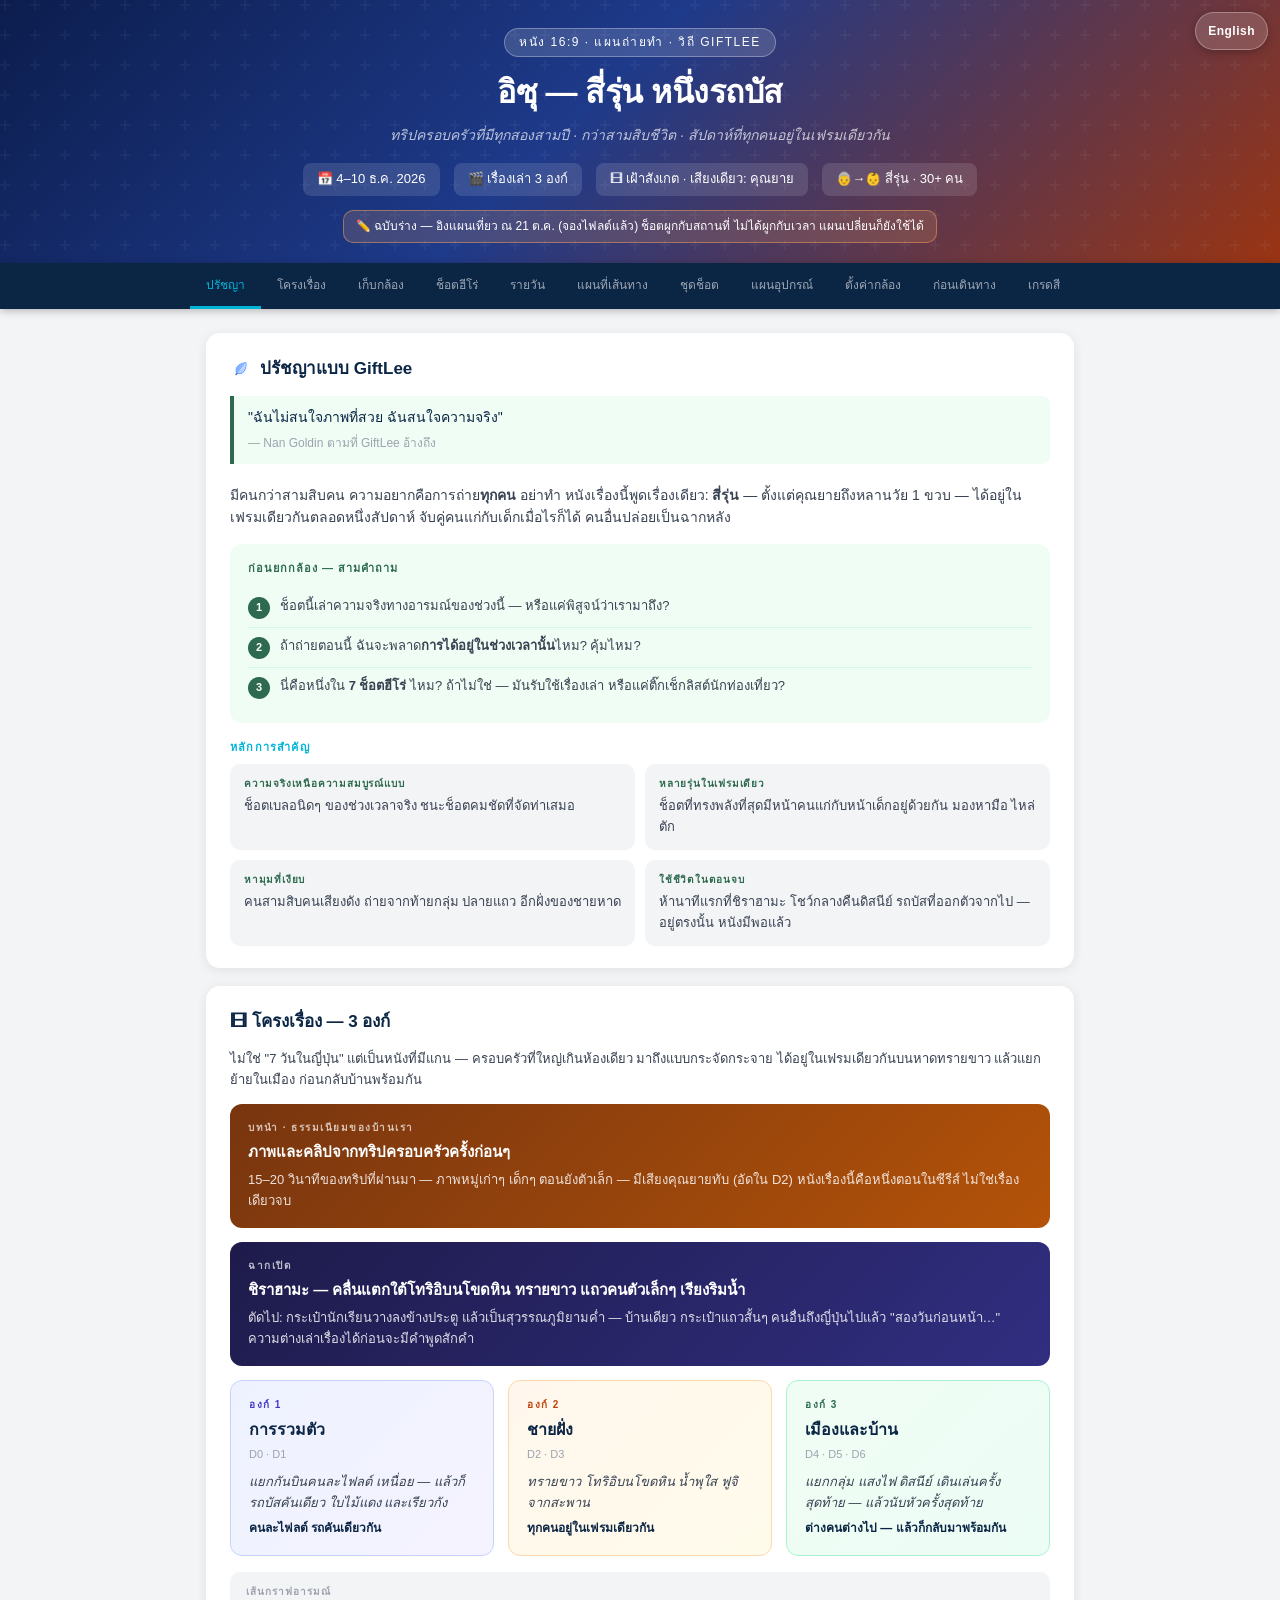
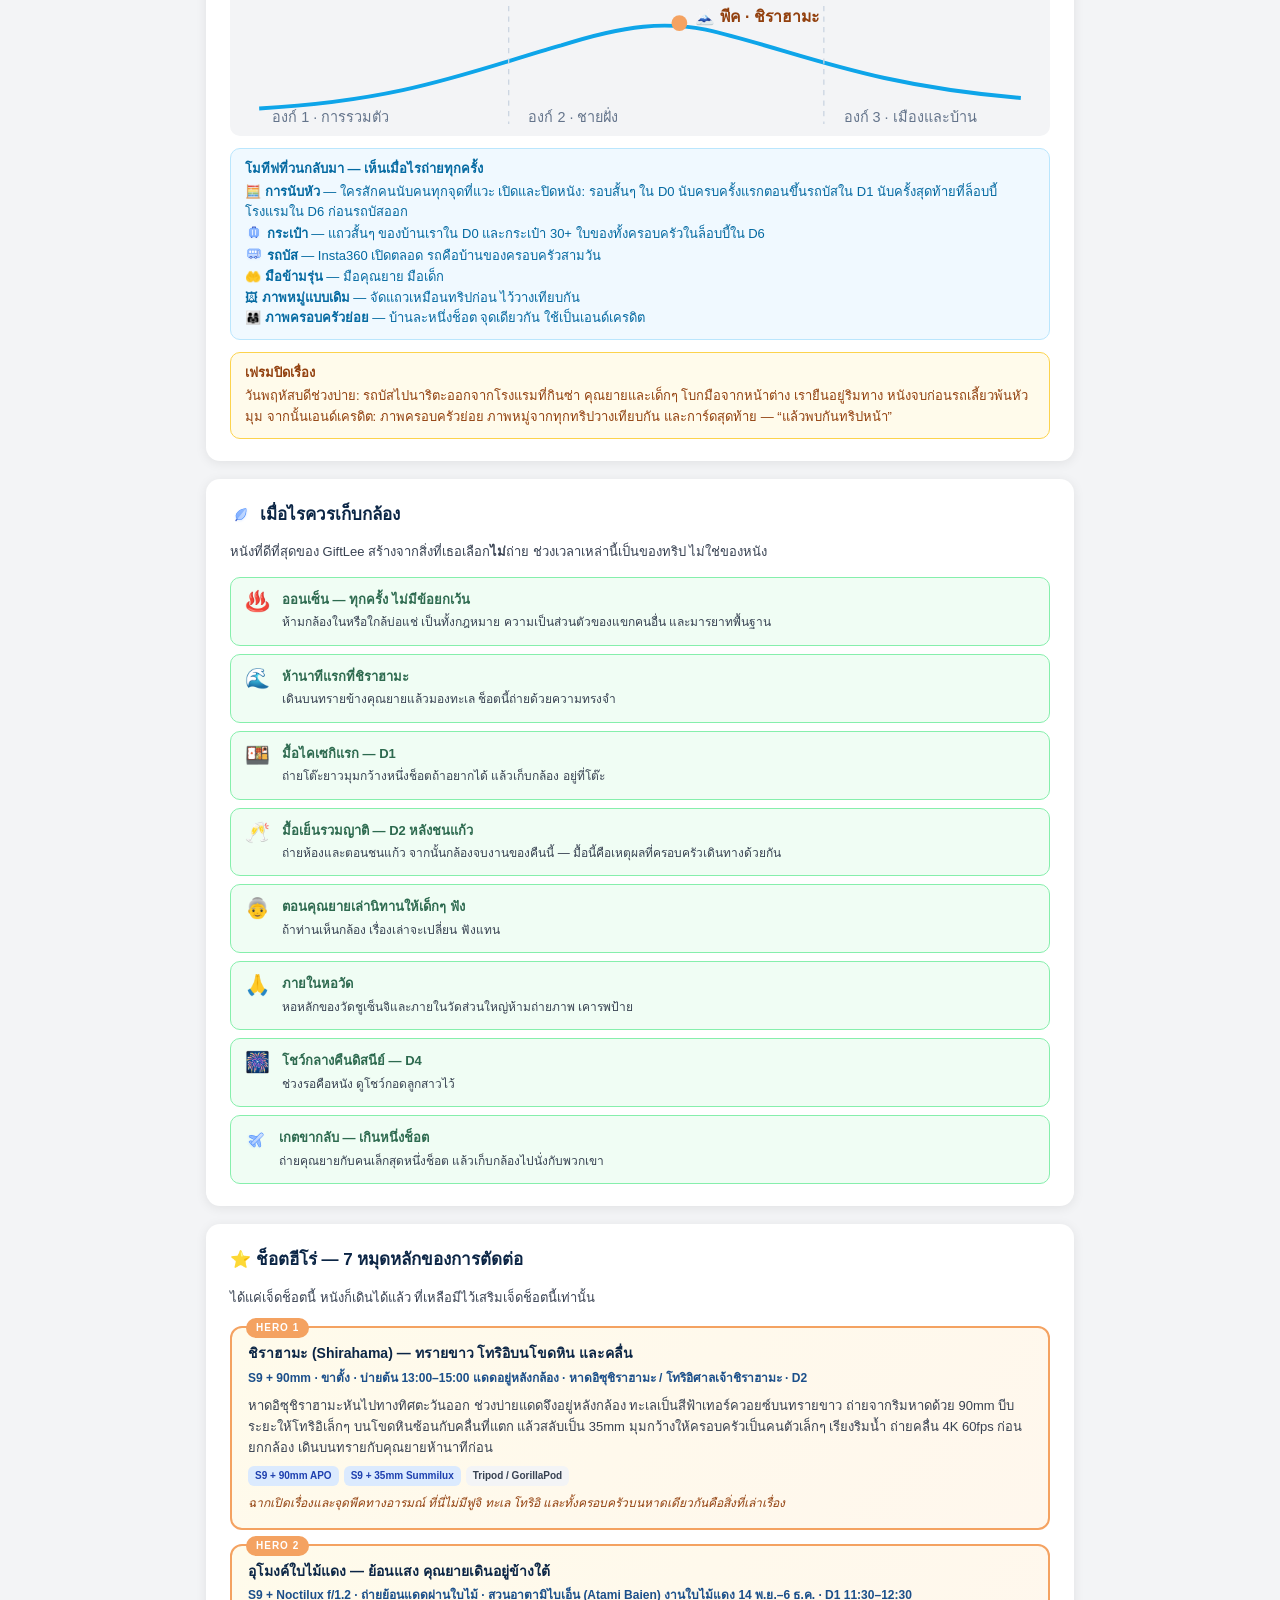
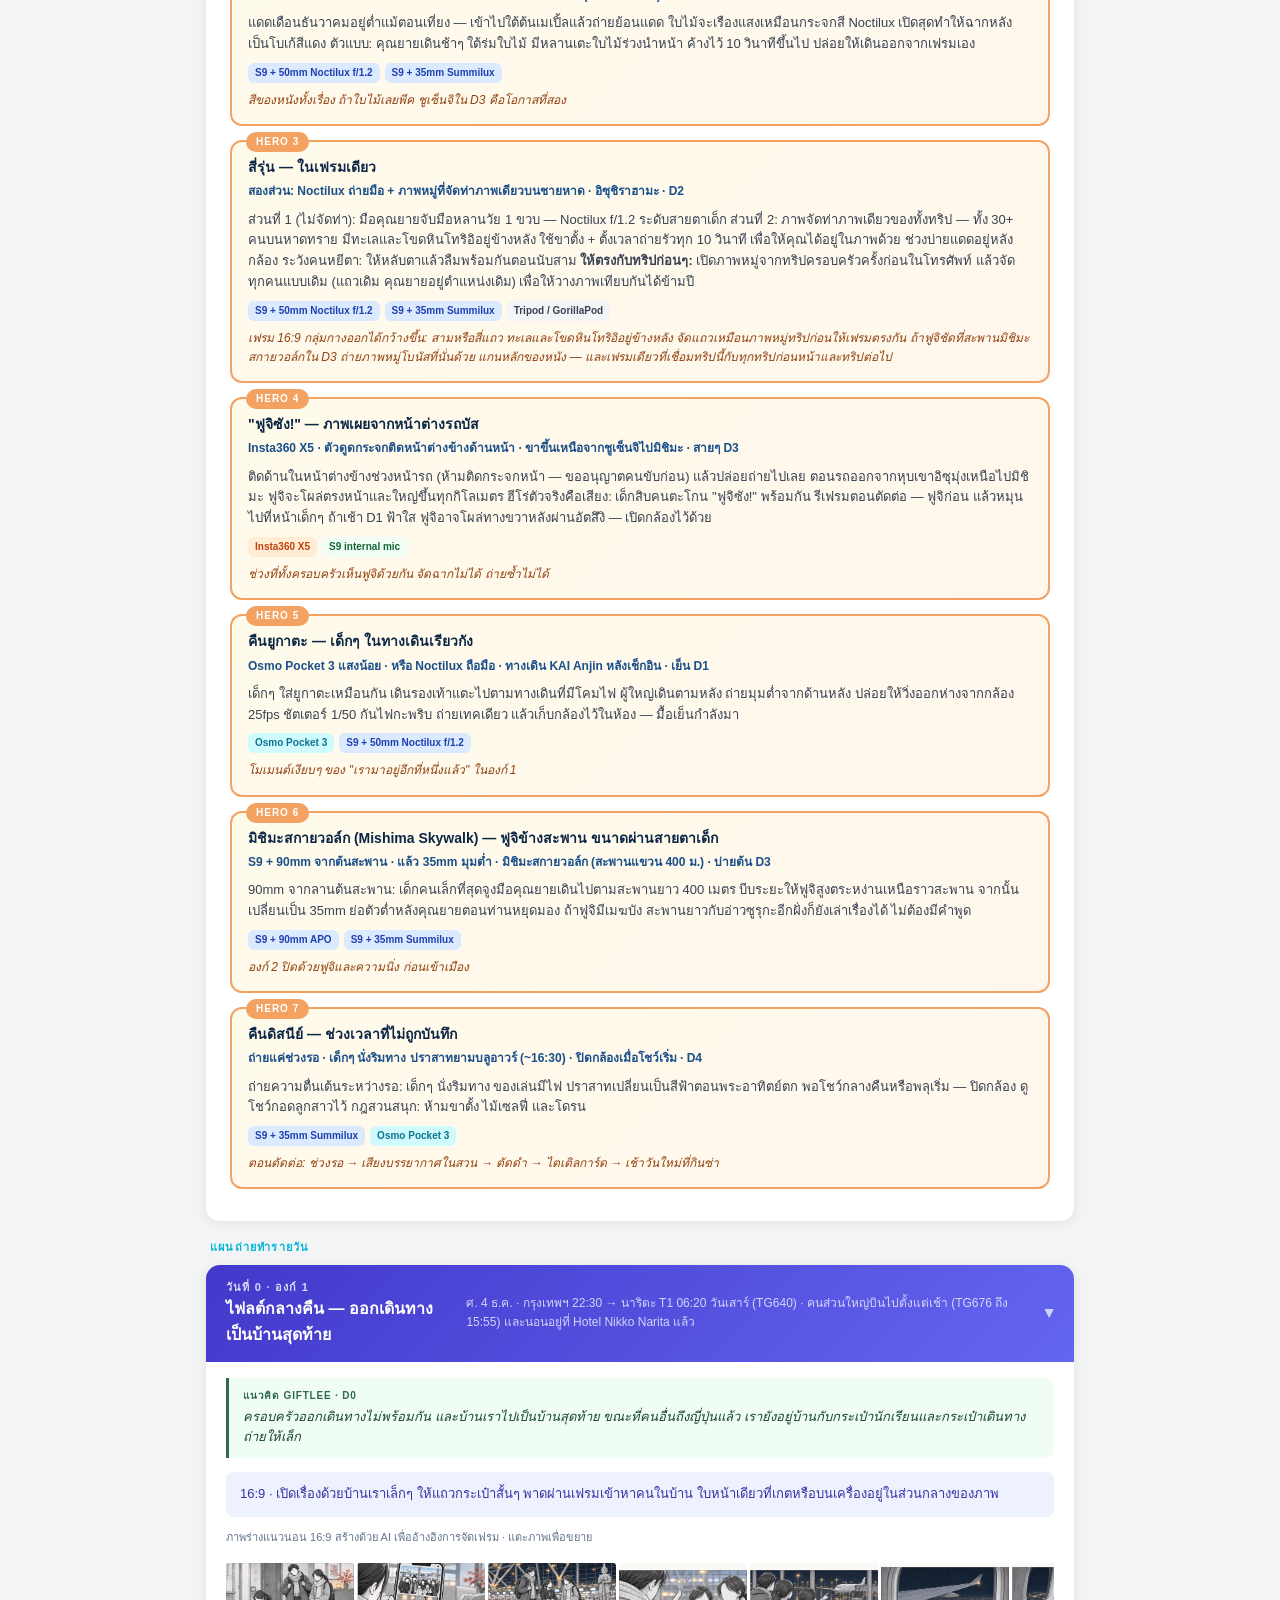
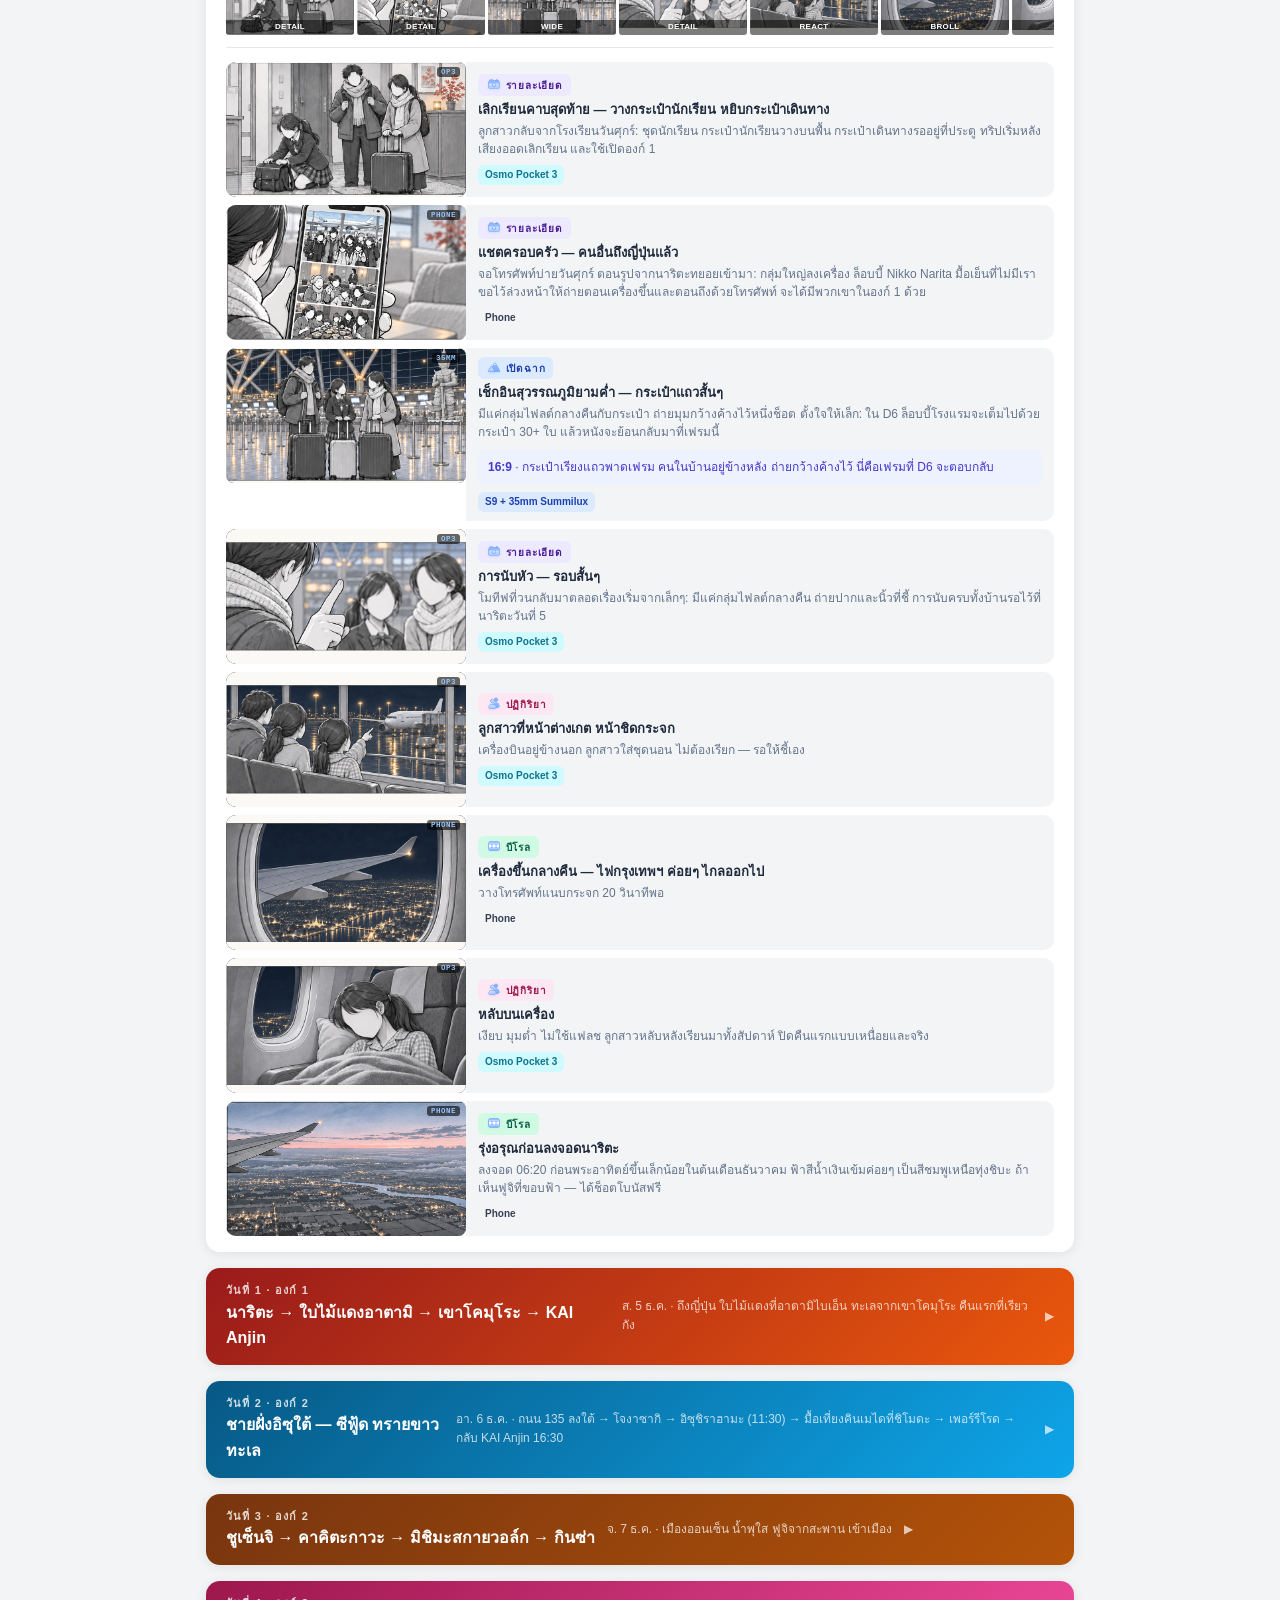
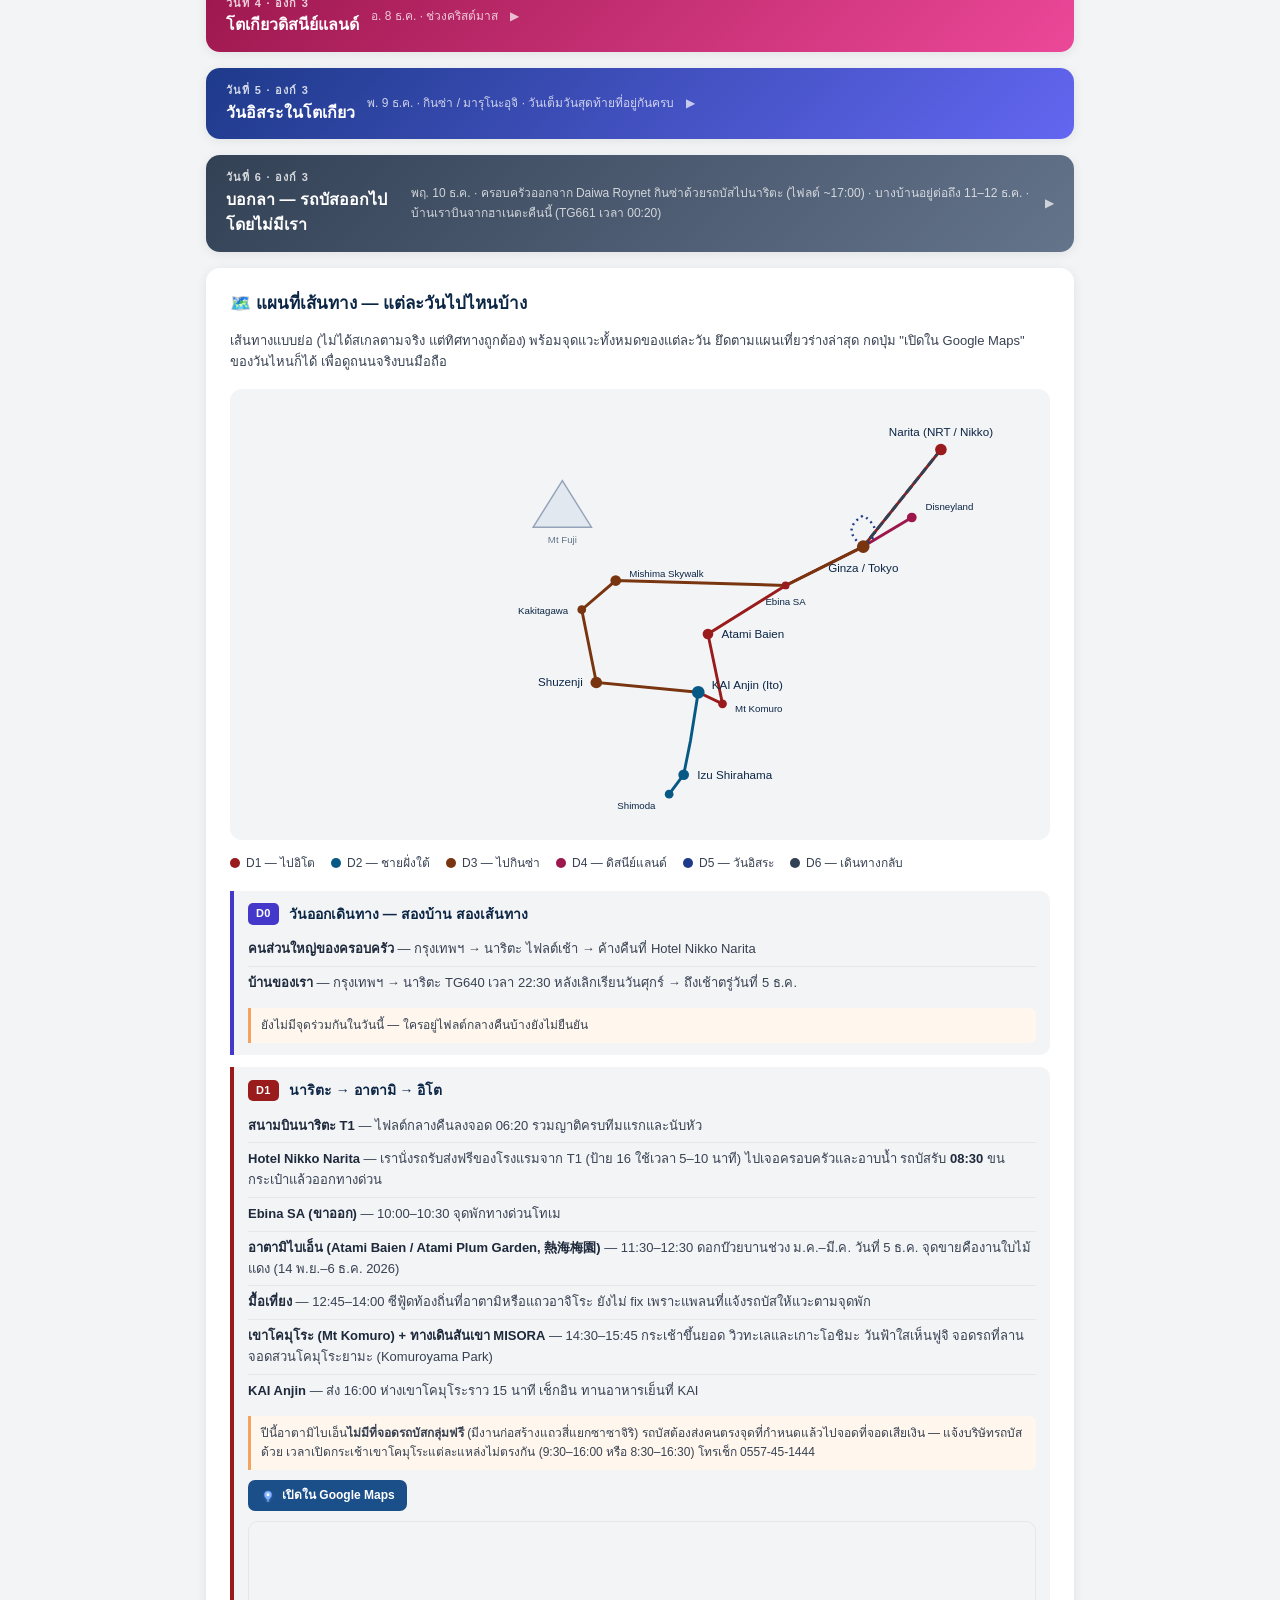
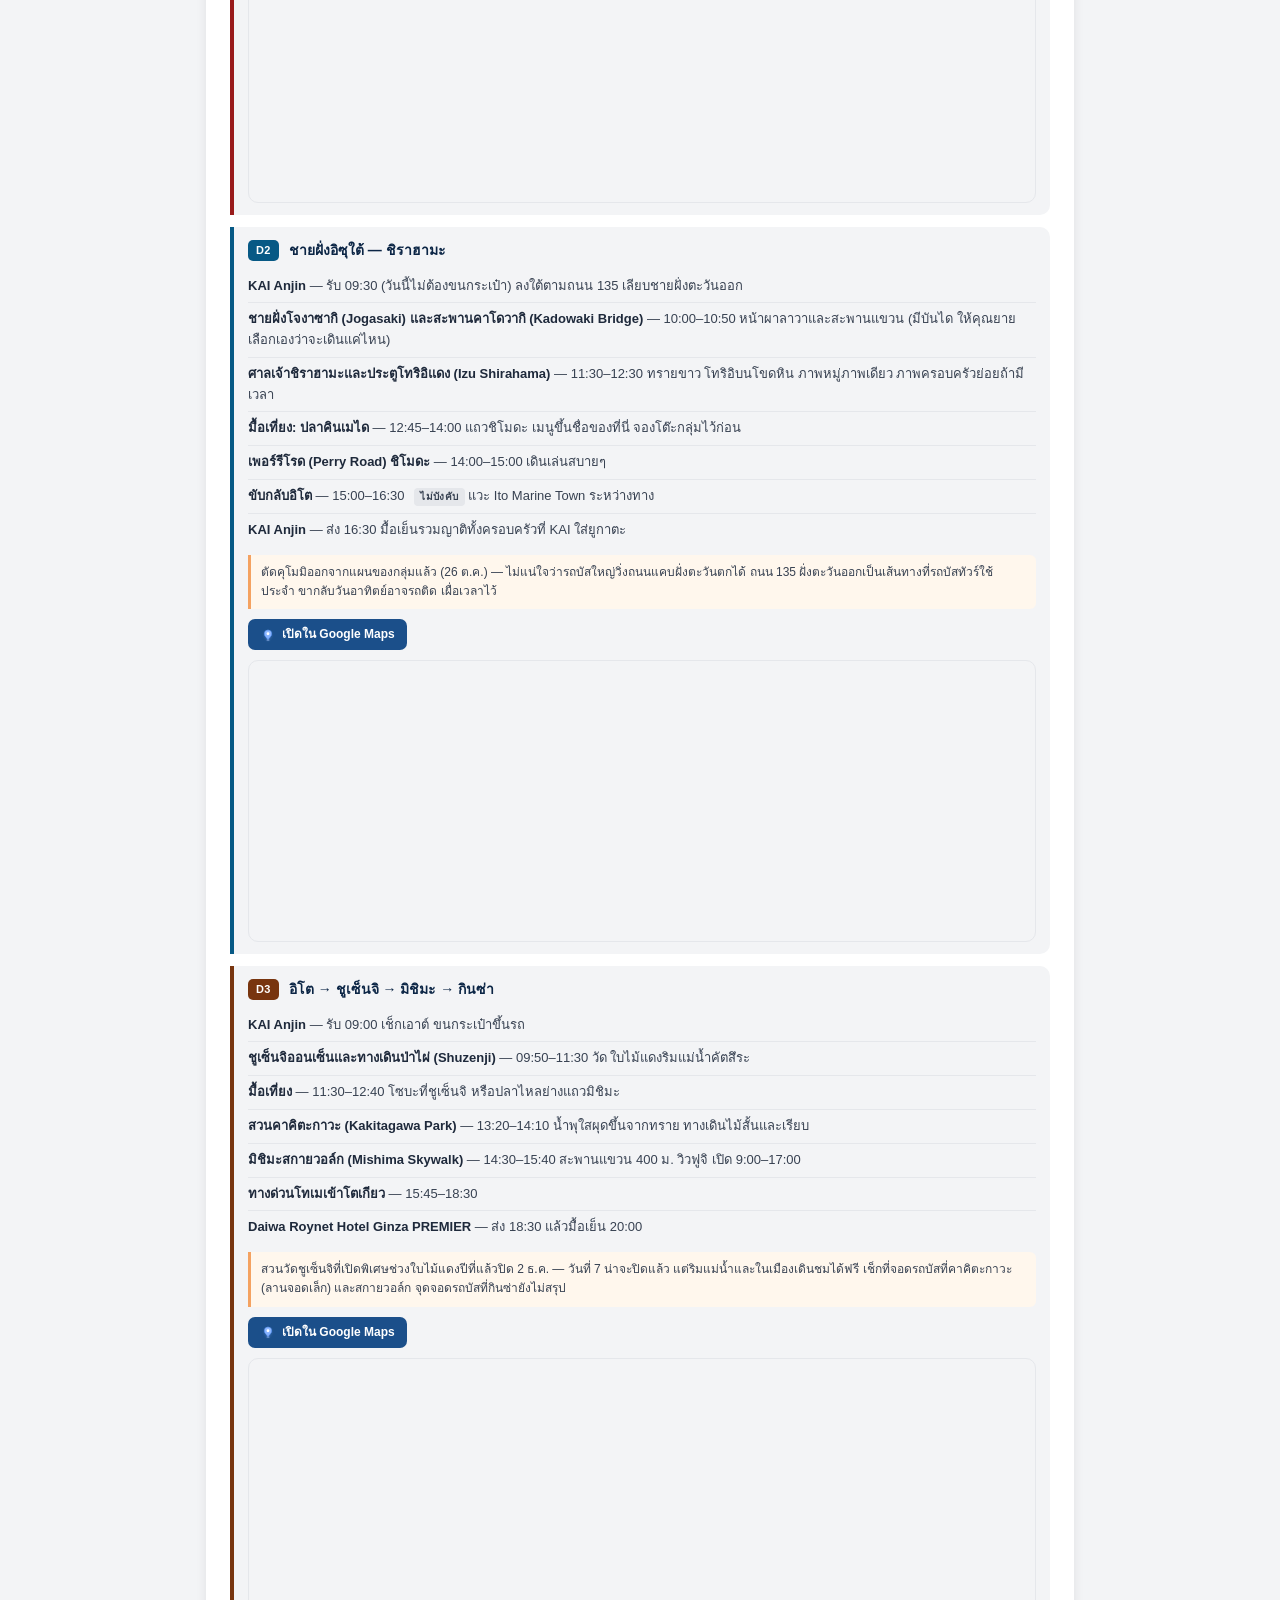
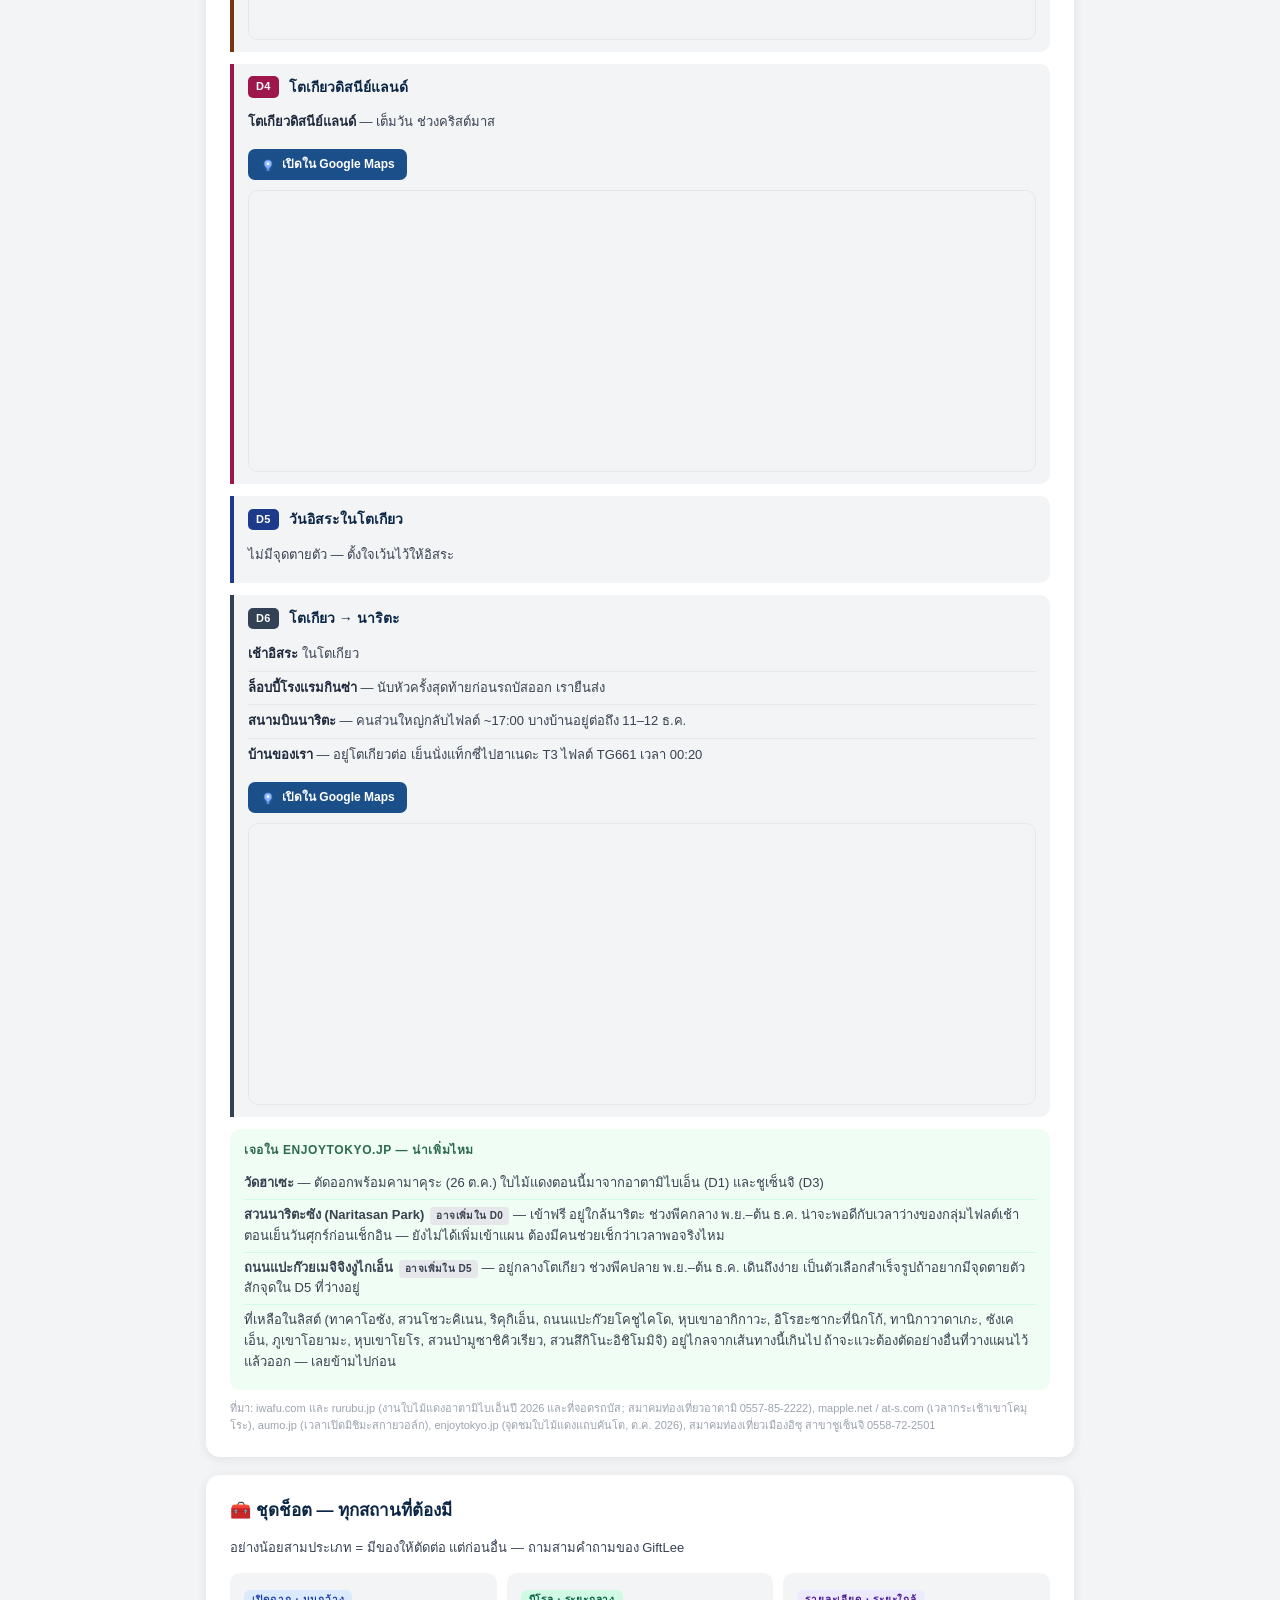
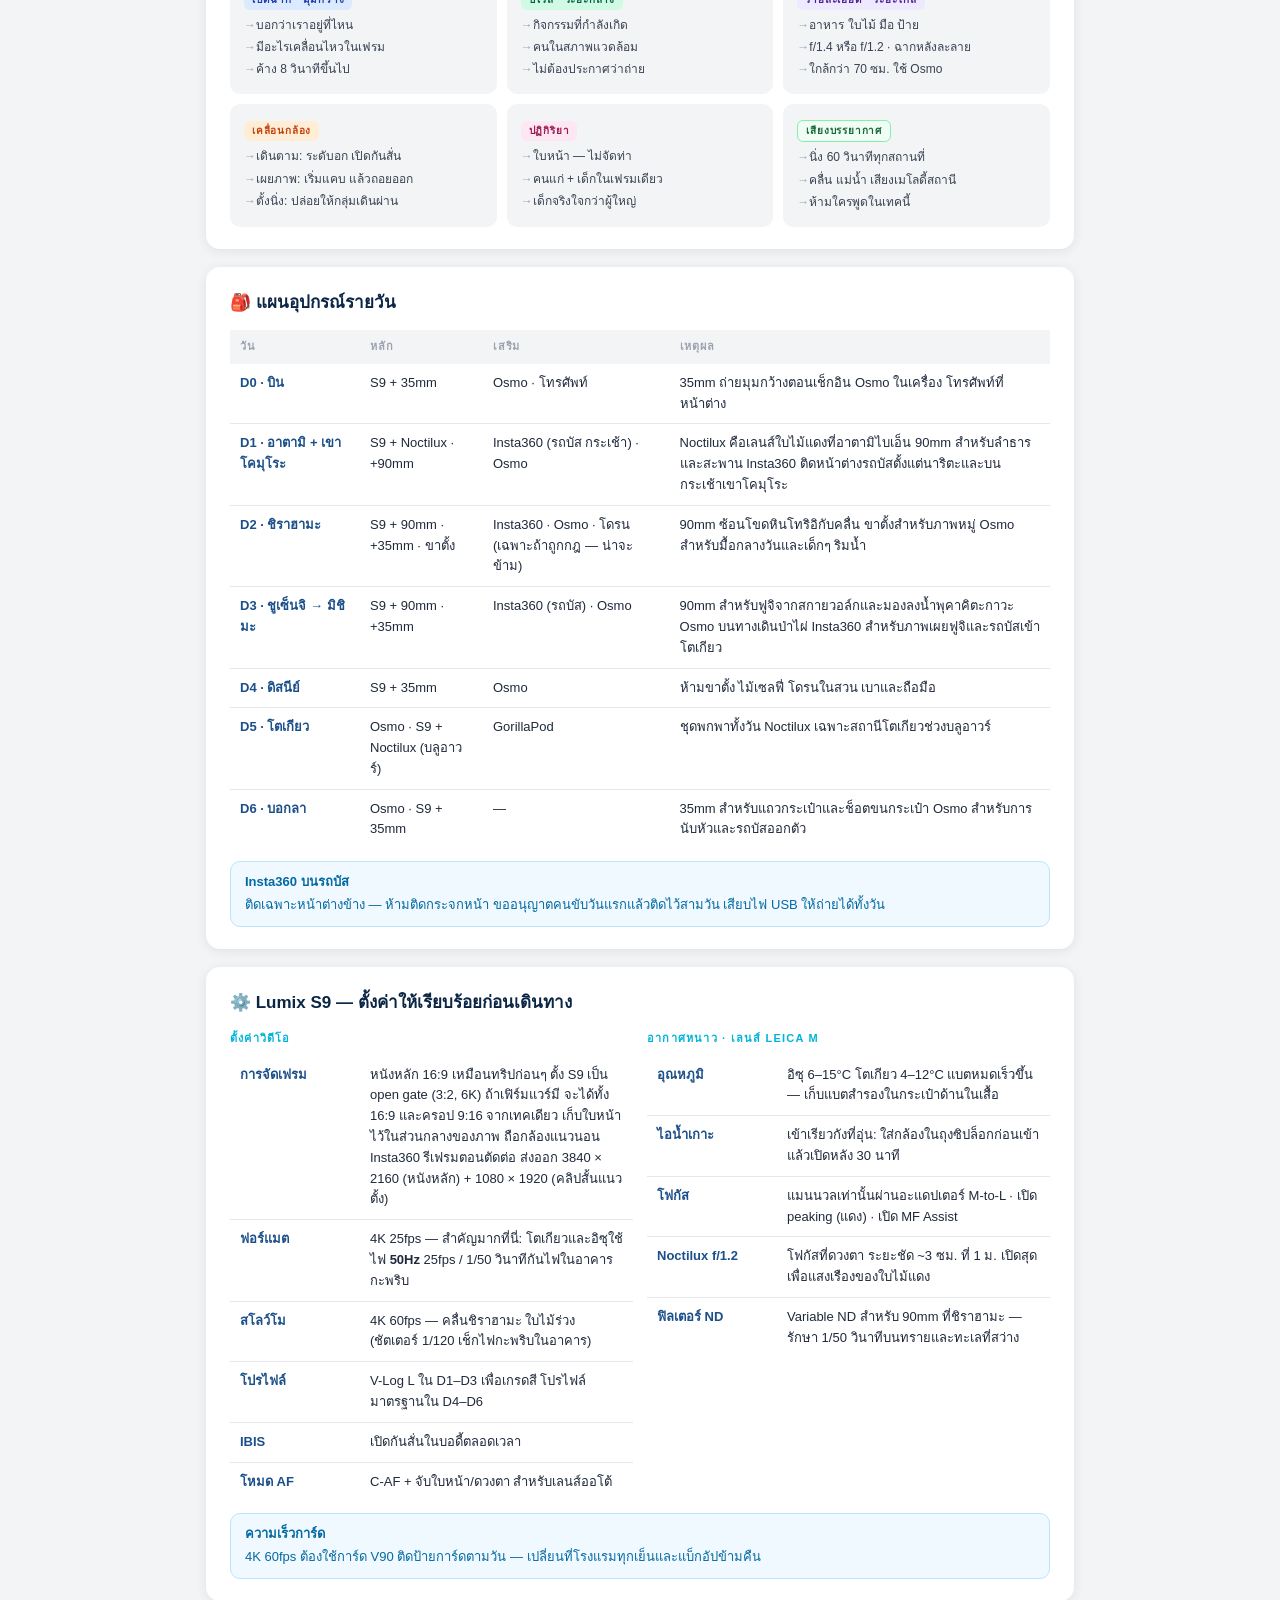
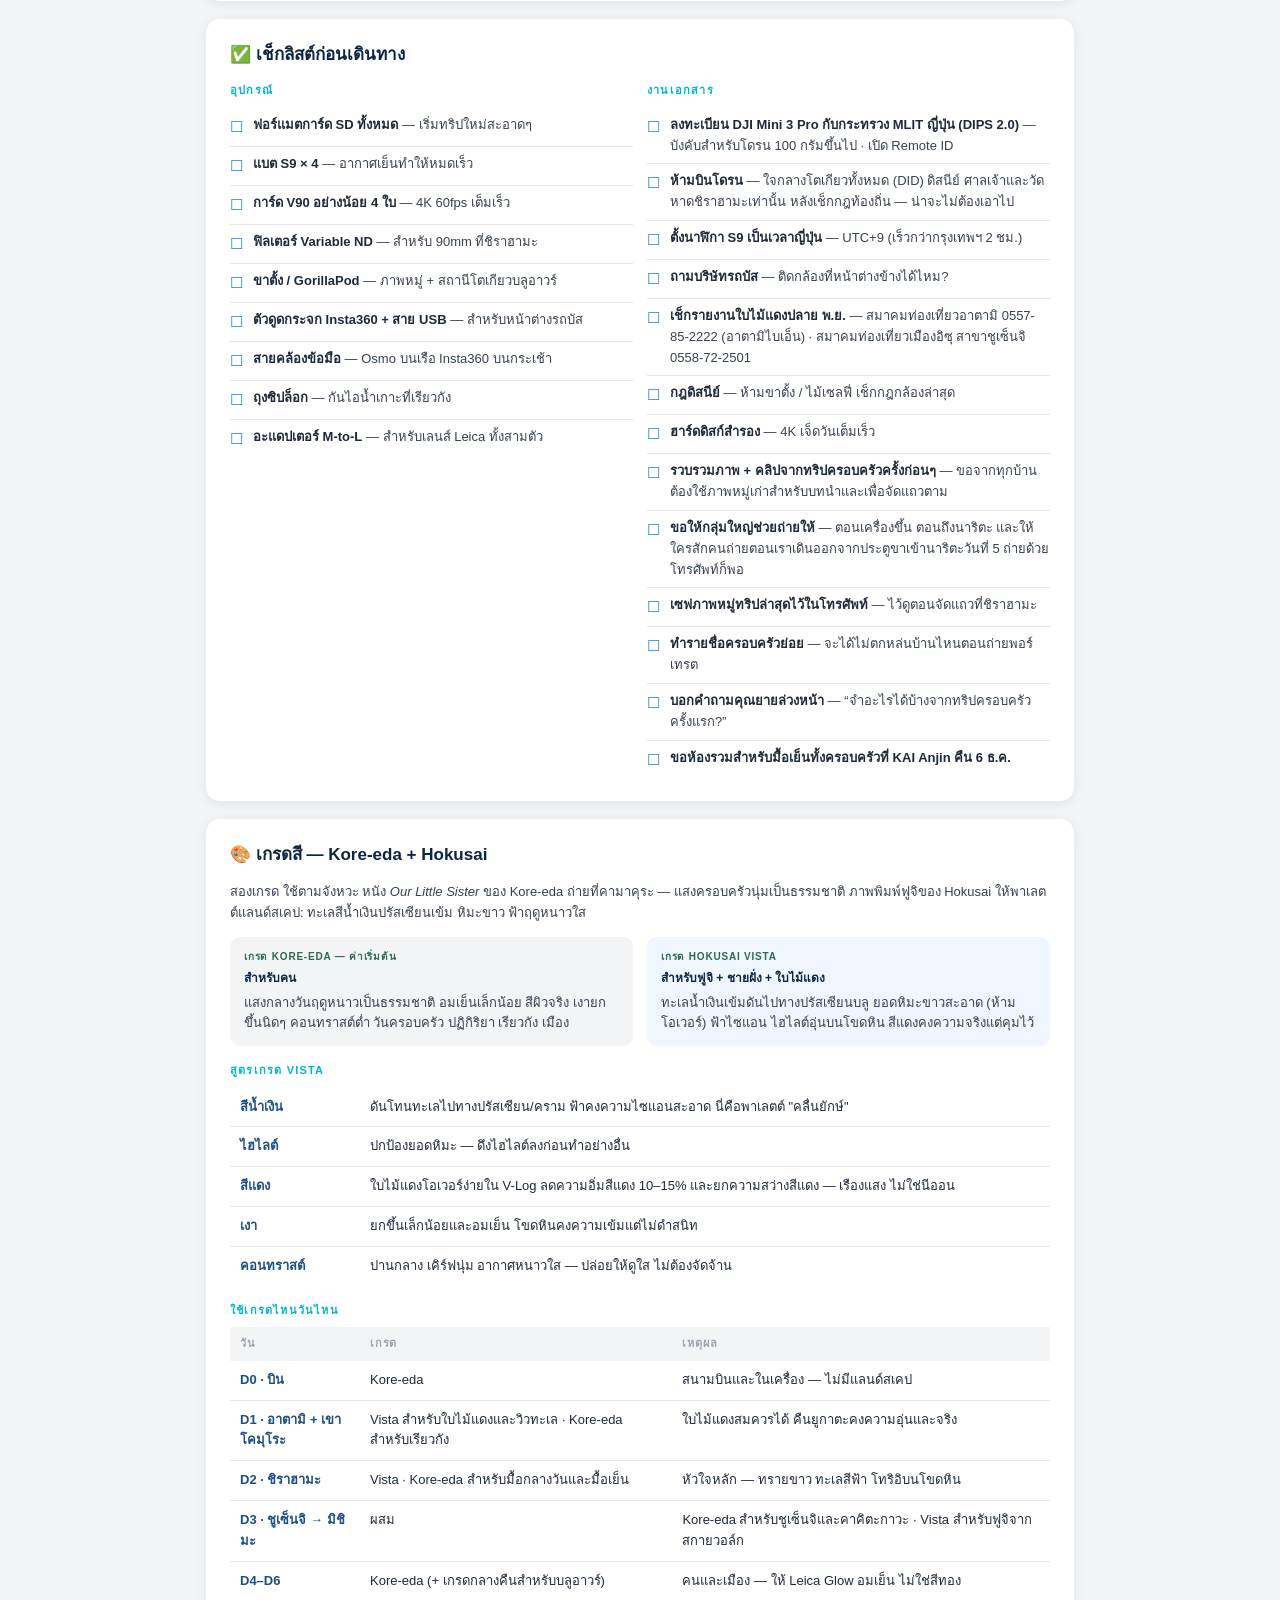
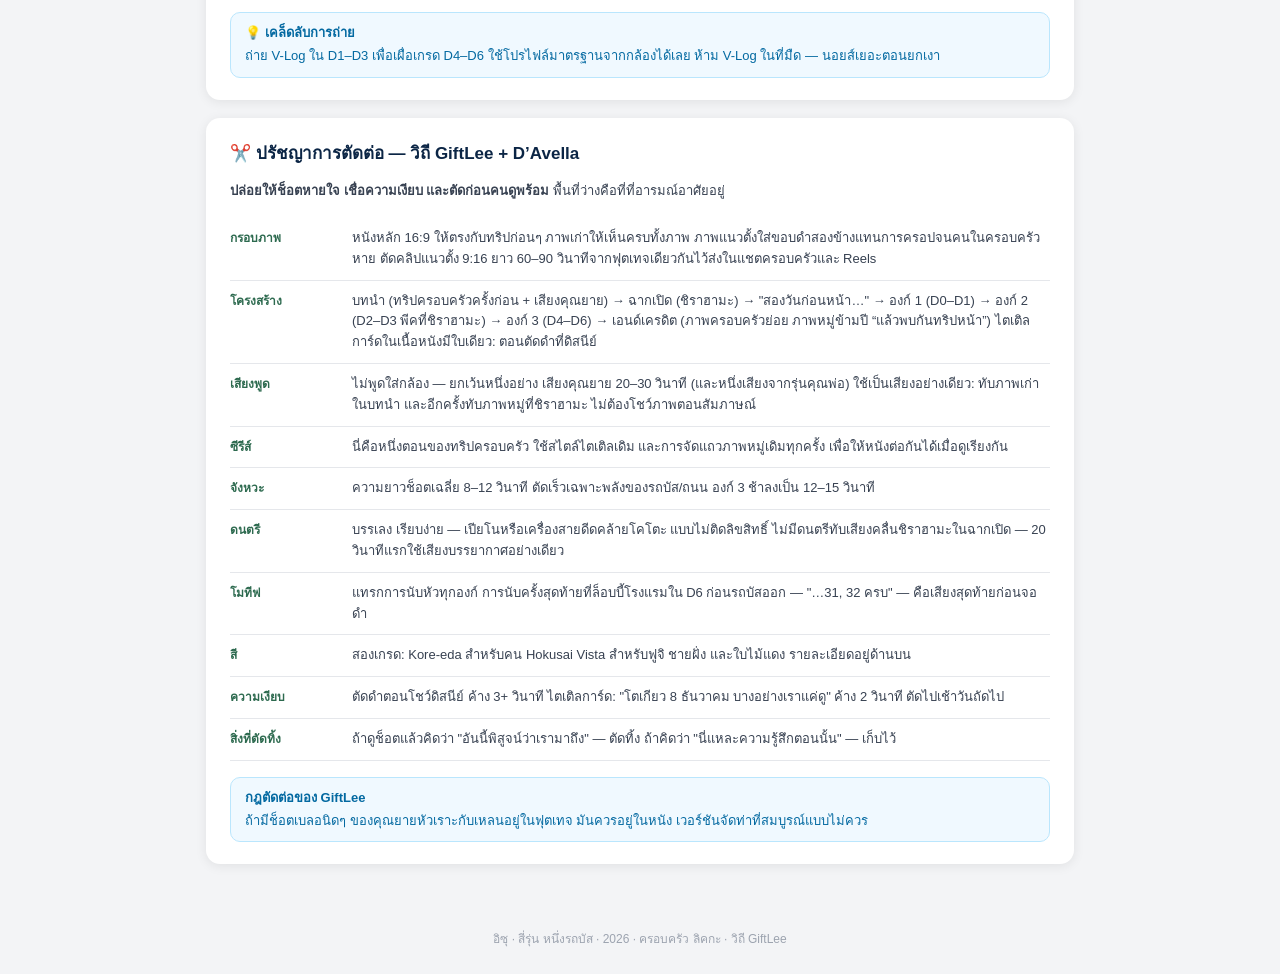
==== commit 4a0f6ccf: "Show the colour sketches and add Kubai icons Remove the grayscale filter on shot thumbnails so the v" ====
--- a/storyboard.html
+++ b/storyboard.html
@@ -269,7 +269,7 @@
     .tip-box b{font-weight:700;}
     html[lang=th] body{font-family:-apple-system,BlinkMacSystemFont,'Sukhumvit Set','Thonburi','Segoe UI',sans-serif;}
     .shot-frame{align-self:start;border:0;border-radius:8px;cursor:zoom-in;padding:0;}
-    .shot-art{filter:grayscale(1);display:flex;align-items:center;justify-content:center;position:absolute;inset:0;background:#faf9f6;}
+    .shot-art{display:flex;align-items:center;justify-content:center;position:absolute;inset:0;background:#faf9f6;}
     .shot-panel{display:block;flex:none;background-repeat:no-repeat;}
 .shot-pending{background:repeating-linear-gradient(135deg,#f1f5f9 0 8px,#e2e8f0 8px 16px);color:#64748b;font-size:10px;font-weight:600;text-align:center;line-height:1.3;padding:6px;}
     .reference-note{font-size:11px;color:#64748b;margin:0 0 12px;}
@@ -359,6 +359,9 @@
 <script>
 /* Thumbnail compositions — 142×80 storyboard frames */
 const GRID=`<g stroke="rgba(255,255,255,0.15)" stroke-width="0.5"><line x1="47" y1="0" x2="47" y2="80"/><line x1="95" y1="0" x2="95" y2="80"/><line x1="0" y1="26" x2="142" y2="26"/><line x1="0" y1="53" x2="142" y2="53"/></g>`;
+// Kubai Icons (MIT, https://github.com/kubai087/kubai-icons) — static SVGs inlined as data URIs, no external requests.
+const KI={"mountain":"[base64]","film":"[base64]","camera-retro":"[base64]","route":"[base64]","users":"[base64]","star":"[base64]","headphones":"[base64]","leaf":"[base64]","map-pin":"[base64]","bus":"[base64]","luggage":"[base64]","plane":"[base64]"};
+function ic(n,s=16){return `<img class="ki" src="data:image/svg+xml;base64,${KI[n]}" width="${s}" height="${s}" alt="" style="vertical-align:-3px">`}
 const COMPS={
 /* Fuji over Suruga Bay, dark rocks + surf in foreground */
 fj:`<svg viewBox="0 0 142 80" xmlns="http://www.w3.org/2000/svg"><defs><linearGradient id="fjS" x1="0" y1="0" x2="0" y2="1"><stop offset="0%" stop-color="#60a5fa"/><stop offset="100%" stop-color="#dbeafe"/></linearGradient><linearGradient id="fjW" x1="0" y1="0" x2="0" y2="1"><stop offset="0%" stop-color="#1e3a8a"/><stop offset="100%" stop-color="#0c1d4d"/></linearGradient></defs>
@@ -663,7 +666,7 @@
 const SEC={en:{},th:{}};
 
 /* ───────── Philosophy ───────── */
-SEC.en.philosophy=`<h2>🌿 The GiftLee Philosophy</h2>
+SEC.en.philosophy=`<h2>${ic('leaf',22)} The GiftLee Philosophy</h2>
 <div class="philosophy-intro">"I don't care about a good photo. I care about honesty."<cite>— Nan Goldin, as cited by GiftLee</cite></div>
 <p style="font-size:14px;color:var(--gray-700);margin-bottom:16px;">With thirty-plus people the temptation is to film <strong>everyone</strong>. Don't. This film is about one thing: <strong>four generations</strong> — from grandma to the 1-year-old — fitting into the same frame for one week. Pair old and young whenever you can. Let everyone else be background.</p>
 <div class="question-framework"><h3>Before you lift the camera — three questions</h3><ul class="q-list">
@@ -675,7 +678,7 @@
 <div class="principle"><div class="p-label">Generations in one frame</div><div class="p-body">The strongest shots have an old face and a young face together. Look for hands, shoulders, laps.</div></div>
 <div class="principle"><div class="p-label">Find the quiet edge</div><div class="p-body">Thirty people are loud. Shoot from the back of the group, the end of the line, the far side of the beach.</div></div>
 <div class="principle"><div class="p-label">Live the ending</div><div class="p-body">Shirahama’s first five minutes, the Disney night show, the coach pulling away — be there. The film has enough.</div></div></div>`;
-SEC.th.philosophy=`<h2>🌿 ปรัชญาแบบ GiftLee</h2>
+SEC.th.philosophy=`<h2>${ic('leaf',22)} ปรัชญาแบบ GiftLee</h2>
 <div class="philosophy-intro">"ฉันไม่สนใจภาพที่สวย ฉันสนใจความจริง"<cite>— Nan Goldin ตามที่ GiftLee อ้างถึง</cite></div>
 <p style="font-size:14px;color:var(--gray-700);margin-bottom:16px;">มีคนกว่าสามสิบคน ความอยากคือการถ่าย<strong>ทุกคน</strong> อย่าทำ หนังเรื่องนี้พูดเรื่องเดียว: <strong>สี่รุ่น</strong> — ตั้งแต่คุณยายถึงหลานวัย 1 ขวบ — ได้อยู่ในเฟรมเดียวกันตลอดหนึ่งสัปดาห์ จับคู่คนแก่กับเด็กเมื่อไรก็ได้ คนอื่นปล่อยเป็นฉากหลัง</p>
 <div class="question-framework"><h3>ก่อนยกกล้อง — สามคำถาม</h3><ul class="q-list">
@@ -699,7 +702,7 @@
 <div class="act-card act-2"><div class="act-num">Act II</div><div class="act-name">The Coast</div><div class="act-days">D2 · D3</div><div class="act-feel">White sand, a torii on the rocks, spring water, Fuji from a bridge.</div><div class="act-beat">Everyone in the same frame.</div></div>
 <div class="act-card act-3"><div class="act-num">Act III</div><div class="act-name">The City & Home</div><div class="act-days">D4 · D5 · D6</div><div class="act-feel">Groups split up, lights, Disney, last walks — then one last headcount.</div><div class="act-beat">Everyone goes their own way — and comes back.</div></div></div>
 ${CURVE('Emotional tension curve','peak · Shirahama',['Act I · Gathering','Act II · The Coast','Act III · City & Home'])}
-<div class="tip-box"><strong>Recurring motifs — shoot every time you see them</strong>🧮 <b>The headcount</b> — someone counting heads at every stop. Opens and closes the film: a short count on D0, the first full count at the coach on D1, the final count in the hotel lobby on D6, just before the coach leaves.<br>🧳 <b>The suitcases</b> — your household’s short line on D0, the whole family’s 30+ in the lobby on D6.<br>🚌 <b>The bus</b> — Insta360 always running; it is the family's home for three days.<br>🤲 <b>Hands across generations</b> — grandma's hand, a child's hand.<br>🖼 <b>The same group photo</b> — arranged like the last trip's, to sit side by side.<br>👨‍👩‍👧 <b>Household portraits</b> — one per family, same spot; the end credits (still to be decided).</div>
+<div class="tip-box"><strong>Recurring motifs — shoot every time you see them</strong>🧮 <b>The headcount</b> — someone counting heads at every stop. Opens and closes the film: a short count on D0, the first full count at the coach on D1, the final count in the hotel lobby on D6, just before the coach leaves.<br>${ic('luggage',18)} <b>The suitcases</b> — your household’s short line on D0, the whole family’s 30+ in the lobby on D6.<br>${ic('bus',18)} <b>The bus</b> — Insta360 always running; it is the family's home for three days.<br>🤲 <b>Hands across generations</b> — grandma's hand, a child's hand.<br>🖼 <b>The same group photo</b> — arranged like the last trip's, to sit side by side.<br>👨‍👩‍👧 <b>Household portraits</b> — one per family, same spot; the end credits (still to be decided).</div>
 <div class="tip-box" style="background:#fffbeb;border-color:#fcd34d;color:#92400e"><strong>Closing frame</strong>Thursday, early afternoon: the coach to Narita pulls away from the Ginza hotel, grandma and the kids waving from the windows, you on the pavement. The film ends before the coach turns the corner. Then the credits: household portraits, the group photos from every trip side by side, and one last card — “Until the next one.”</div>`;
 SEC.th.arc=`<h2>🎞 โครงเรื่อง — 3 องก์</h2>
 <p style="font-size:13px;color:var(--gray-700);margin-bottom:14px;">ไม่ใช่ "7 วันในญี่ปุ่น" แต่เป็นหนังที่มีแกน — ครอบครัวที่ใหญ่เกินห้องเดียว มาถึงแบบกระจัดกระจาย ได้อยู่ในเฟรมเดียวกันบนหาดทรายขาว แล้วแยกย้ายในเมือง ก่อนกลับบ้านพร้อมกัน</p>
@@ -710,11 +713,11 @@
 <div class="act-card act-2"><div class="act-num">องก์ 2</div><div class="act-name">ชายฝั่ง</div><div class="act-days">D2 · D3</div><div class="act-feel">ทรายขาว โทริอิบนโขดหิน น้ำพุใส ฟูจิจากสะพาน</div><div class="act-beat">ทุกคนอยู่ในเฟรมเดียวกัน</div></div>
 <div class="act-card act-3"><div class="act-num">องก์ 3</div><div class="act-name">เมืองและบ้าน</div><div class="act-days">D4 · D5 · D6</div><div class="act-feel">แยกกลุ่ม แสงไฟ ดิสนีย์ เดินเล่นครั้งสุดท้าย — แล้วนับหัวครั้งสุดท้าย</div><div class="act-beat">ต่างคนต่างไป — แล้วก็กลับมาพร้อมกัน</div></div></div>
 ${CURVE('เส้นกราฟอารมณ์','พีค · ชิราฮามะ',['องก์ 1 · การรวมตัว','องก์ 2 · ชายฝั่ง','องก์ 3 · เมืองและบ้าน'])}
-<div class="tip-box"><strong>โมทีฟที่วนกลับมา — เห็นเมื่อไรถ่ายทุกครั้ง</strong>🧮 <b>การนับหัว</b> — ใครสักคนนับคนทุกจุดที่แวะ เปิดและปิดหนัง: รอบสั้นๆ ใน D0 นับครบครั้งแรกตอนขึ้นรถบัสใน D1 นับครั้งสุดท้ายที่ล็อบบี้โรงแรมใน D6 ก่อนรถบัสออก<br>🧳 <b>กระเป๋า</b> — แถวสั้นๆ ของบ้านเราใน D0 และกระเป๋า 30+ ใบของทั้งครอบครัวในล็อบบี้ใน D6<br>🚌 <b>รถบัส</b> — Insta360 เปิดตลอด รถคือบ้านของครอบครัวสามวัน<br>🤲 <b>มือข้ามรุ่น</b> — มือคุณยาย มือเด็ก<br>🖼 <b>ภาพหมู่แบบเดิม</b> — จัดแถวเหมือนทริปก่อน ไว้วางเทียบกัน<br>👨‍👩‍👧 <b>ภาพครอบครัวย่อย</b> — บ้านละหนึ่งช็อต จุดเดียวกัน ใช้เป็นเอนด์เครดิต</div>
+<div class="tip-box"><strong>โมทีฟที่วนกลับมา — เห็นเมื่อไรถ่ายทุกครั้ง</strong>🧮 <b>การนับหัว</b> — ใครสักคนนับคนทุกจุดที่แวะ เปิดและปิดหนัง: รอบสั้นๆ ใน D0 นับครบครั้งแรกตอนขึ้นรถบัสใน D1 นับครั้งสุดท้ายที่ล็อบบี้โรงแรมใน D6 ก่อนรถบัสออก<br>${ic('luggage',18)} <b>กระเป๋า</b> — แถวสั้นๆ ของบ้านเราใน D0 และกระเป๋า 30+ ใบของทั้งครอบครัวในล็อบบี้ใน D6<br>${ic('bus',18)} <b>รถบัส</b> — Insta360 เปิดตลอด รถคือบ้านของครอบครัวสามวัน<br>🤲 <b>มือข้ามรุ่น</b> — มือคุณยาย มือเด็ก<br>🖼 <b>ภาพหมู่แบบเดิม</b> — จัดแถวเหมือนทริปก่อน ไว้วางเทียบกัน<br>👨‍👩‍👧 <b>ภาพครอบครัวย่อย</b> — บ้านละหนึ่งช็อต จุดเดียวกัน ใช้เป็นเอนด์เครดิต</div>
 <div class="tip-box" style="background:#fffbeb;border-color:#fcd34d;color:#92400e"><strong>เฟรมปิดเรื่อง</strong>วันพฤหัสบดีช่วงบ่าย: รถบัสไปนาริตะออกจากโรงแรมที่กินซ่า คุณยายและเด็กๆ โบกมือจากหน้าต่าง เรายืนอยู่ริมทาง หนังจบก่อนรถเลี้ยวพ้นหัวมุม จากนั้นเอนด์เครดิต: ภาพครอบครัวย่อย ภาพหมู่จากทุกทริปวางเทียบกัน และการ์ดสุดท้าย — “แล้วพบกันทริปหน้า”</div>`;
 
 /* ───────── Put it away ───────── */
-const AWAY=(title,intro,items)=>`<h2>🌿 ${title}</h2><p style="font-size:13px;color:var(--gray-700);margin-bottom:14px;">${intro}</p><div class="away-list">${items.map(([i,t,w])=>`<div class="away-moment"><div class="away-icon">${i}</div><div><div class="away-title">${t}</div><div class="away-why">${w}</div></div></div>`).join('')}</div>`;
+const AWAY=(title,intro,items)=>`<h2>${ic('leaf',22)} ${title}</h2><p style="font-size:13px;color:var(--gray-700);margin-bottom:14px;">${intro}</p><div class="away-list">${items.map(([i,t,w])=>`<div class="away-moment"><div class="away-icon">${i}</div><div><div class="away-title">${t}</div><div class="away-why">${w}</div></div></div>`).join('')}</div>`;
 SEC.en.away=AWAY('When to Put the Camera Away','GiftLee’s best films are made from what she chose <strong>not</strong> to film. These moments belong to the trip, not the film.',[
 ['♨️','Onsen — always, no exceptions','No cameras in or near the baths. It is the law, other guests’ privacy, and basic respect.'],
 ['🌊','First five minutes on Shirahama','Walk the sand next to grandma and look at the sea. This is the shot you take with your memory.'],
@@ -723,7 +726,7 @@
 ['👵','When grandma is telling the kids a story','If she notices the camera, the story changes. Listen instead.'],
 ['🙏','Inside temple halls','Shuzenji’s main hall and most temple interiors forbid photography. Respect the sign.'],
 ['🎆','Disney night show — D4','The waiting is the film. Watch the show holding your daughter.'],
-['✈️','Departure gate — beyond one shot','One shot of grandma and the youngest. Then pack it and sit with them.']]);
+[ic('plane',22),'Departure gate — beyond one shot','One shot of grandma and the youngest. Then pack it and sit with them.']]);
 SEC.th.away=AWAY('เมื่อไรควรเก็บกล้อง','หนังที่ดีที่สุดของ GiftLee สร้างจากสิ่งที่เธอเลือก<strong>ไม่</strong>ถ่าย ช่วงเวลาเหล่านี้เป็นของทริป ไม่ใช่ของหนัง',[
 ['♨️','ออนเซ็น — ทุกครั้ง ไม่มีข้อยกเว้น','ห้ามกล้องในหรือใกล้บ่อแช่ เป็นทั้งกฎหมาย ความเป็นส่วนตัวของแขกคนอื่น และมารยาทพื้นฐาน'],
 ['🌊','ห้านาทีแรกที่ชิราฮามะ','เดินบนทรายข้างคุณยายแล้วมองทะเล ช็อตนี้ถ่ายด้วยความทรงจำ'],
@@ -732,7 +735,7 @@
 ['👵','ตอนคุณยายเล่านิทานให้เด็กๆ ฟัง','ถ้าท่านเห็นกล้อง เรื่องเล่าจะเปลี่ยน ฟังแทน'],
 ['🙏','ภายในหอวัด','หอหลักของวัดชูเซ็นจิและภายในวัดส่วนใหญ่ห้ามถ่ายภาพ เคารพป้าย'],
 ['🎆','โชว์กลางคืนดิสนีย์ — D4','ช่วงรอคือหนัง ดูโชว์กอดลูกสาวไว้'],
-['✈️','เกตขากลับ — เกินหนึ่งช็อต','ถ่ายคุณยายกับคนเล็กสุดหนึ่งช็อต แล้วเก็บกล้องไปนั่งกับพวกเขา']]);
+[ic('plane',22),'เกตขากลับ — เกินหนึ่งช็อต','ถ่ายคุณยายกับคนเล็กสุดหนึ่งช็อต แล้วเก็บกล้องไปนั่งกับพวกเขา']]);
 
 /* ───────── Toolkit ───────── */
 const TK=(h,intro,items)=>`<h2>🧰 ${h}</h2><p style="font-size:13px;color:var(--gray-700);margin-bottom:14px;">${intro}</p><div class="toolkit-grid">${items.map(([cls,t,li])=>`<div class="toolkit-item"><div class="tk-type ${cls}" style="display:inline-block;border-radius:6px;padding:2px 8px">${t}</div><ul class="tk-shots">${li.map(x=>`<li>${x}</li>`).join('')}</ul></div>`).join('')}</div>`;
@@ -786,7 +789,7 @@
 <li><b>KAI Anjin</b> — drop-off 16:00, about 15 minutes from Mt Komuro. Check-in, dinner at KAI.</li>
 </ol>
 <div class="route-callout">This season Atami Baien has <b>no free group-coach parking</b> (roadworks near Sasajiri junction): coaches drop off at a designated point and use paid parking — tell the coach company. Mt Komuro lift hours differ by source (9:30–16:00 or 8:30–16:30); call 0557-45-1444.</div>
-<a class="maps-btn" target="_blank" rel="noopener" href="https://www.google.com/maps/dir/?api=1&origin=Narita%20International%20Airport&destination=Hoshino%20Resorts%20KAI%20Anjin%2C%20Ito%2C%20Shizuoka&waypoints=Ebina%20SA%2C%20Tomei%20Expressway%7CAtami%20Baien%2C%20Atami%2C%20Shizuoka%7CKomuroyama%20Park%2C%20Ito%2C%20Shizuoka&travelmode=driving">📍 Open in Google Maps</a>
+<a class="maps-btn" target="_blank" rel="noopener" href="https://www.google.com/maps/dir/?api=1&origin=Narita%20International%20Airport&destination=Hoshino%20Resorts%20KAI%20Anjin%2C%20Ito%2C%20Shizuoka&waypoints=Ebina%20SA%2C%20Tomei%20Expressway%7CAtami%20Baien%2C%20Atami%2C%20Shizuoka%7CKomuroyama%20Park%2C%20Ito%2C%20Shizuoka&travelmode=driving">${ic('map-pin',16)} Open in Google Maps</a>
 <div class="route-map-embed"><iframe src="https://maps.google.com/maps?saddr=Narita%20International%20Airport&daddr=Ebina%20SA%2C%20Tomei%20Expressway+to:Atami%20Baien%2C%20Atami%2C%20Shizuoka+to:Komuroyama%20Park%2C%20Ito%2C%20Shizuoka+to:Hoshino%20Resorts%20KAI%20Anjin%2C%20Ito%2C%20Shizuoka&output=embed" loading="lazy" referrerpolicy="no-referrer-when-downgrade" title="D1 route map"></iframe></div></div>
 <div class="route-day" style="border-left-color:#075985"><div class="route-day-head"><span class="route-day-pill" style="background:#075985">D2</span><strong>South Izu coast — Shirahama</strong></div>
 <ol class="route-stops">
@@ -799,7 +802,7 @@
 <li><b>KAI Anjin</b> — drop-off 16:30; whole-family dinner at KAI, everyone in yukata.</li>
 </ol>
 <div class="route-callout">Kumomi dropped from the group plan (26 Oct) — big-coach access on the narrow west-coast roads is uncertain. Route 135 on the east coast is a regular tour-coach road. Sunday traffic heading back north can be slow; leave a buffer.</div>
-<a class="maps-btn" target="_blank" rel="noopener" href="https://www.google.com/maps/dir/?api=1&origin=Hoshino%20Resorts%20KAI%20Anjin%2C%20Ito%2C%20Shizuoka&destination=Hoshino%20Resorts%20KAI%20Anjin%2C%20Ito%2C%20Shizuoka&waypoints=Shimoda%20Port%2C%20Shimoda%2C%20Shizuoka%7CIzu%20Shirahama%20Beach%2C%20Shimoda%2C%20Shizuoka&travelmode=driving">📍 Open in Google Maps</a>
+<a class="maps-btn" target="_blank" rel="noopener" href="https://www.google.com/maps/dir/?api=1&origin=Hoshino%20Resorts%20KAI%20Anjin%2C%20Ito%2C%20Shizuoka&destination=Hoshino%20Resorts%20KAI%20Anjin%2C%20Ito%2C%20Shizuoka&waypoints=Shimoda%20Port%2C%20Shimoda%2C%20Shizuoka%7CIzu%20Shirahama%20Beach%2C%20Shimoda%2C%20Shizuoka&travelmode=driving">${ic('map-pin',16)} Open in Google Maps</a>
 <div class="route-map-embed"><iframe src="https://maps.google.com/maps?saddr=Hoshino%20Resorts%20KAI%20Anjin%2C%20Ito%2C%20Shizuoka&daddr=Shimoda%20Port%2C%20Shimoda%2C%20Shizuoka+to:Izu%20Shirahama%20Beach%2C%20Shimoda%2C%20Shizuoka+to:Hoshino%20Resorts%20KAI%20Anjin%2C%20Ito%2C%20Shizuoka&output=embed" loading="lazy" referrerpolicy="no-referrer-when-downgrade" title="D2 route map"></iframe></div></div>
 <div class="route-day" style="border-left-color:#78350f"><div class="route-day-head"><span class="route-day-pill" style="background:#78350f">D3</span><strong>Ito → Shuzenji → Mishima → Ginza</strong></div>
 <ol class="route-stops">
@@ -812,11 +815,11 @@
 <li><b>Daiwa Roynet Hotel Ginza PREMIER</b> — drop-off 18:30, then dinner at 20:00.</li>
 </ol>
 <div class="route-callout">Shuzenji temple’s special autumn garden opening ended on 2 Dec last year, so expect it closed on the 7th — the river and town are free to walk. Check coach parking at Kakitagawa (small car park) and the Skywalk. Coach drop-off point in Ginza still open.</div>
-<a class="maps-btn" target="_blank" rel="noopener" href="https://www.google.com/maps/dir/?api=1&origin=Hoshino%20Resorts%20KAI%20Anjin%2C%20Ito%2C%20Shizuoka&destination=Daiwa%20Roynet%20Hotel%20Ginza%20PREMIER&waypoints=Shuzenji%20Temple%2C%20Izu%2C%20Shizuoka%7CKakitagawa%20Park%2C%20Shimizu%2C%20Shizuoka%7CMishima%20Skywalk%2C%20Mishima%2C%20Shizuoka&travelmode=driving">📍 Open in Google Maps</a>
+<a class="maps-btn" target="_blank" rel="noopener" href="https://www.google.com/maps/dir/?api=1&origin=Hoshino%20Resorts%20KAI%20Anjin%2C%20Ito%2C%20Shizuoka&destination=Daiwa%20Roynet%20Hotel%20Ginza%20PREMIER&waypoints=Shuzenji%20Temple%2C%20Izu%2C%20Shizuoka%7CKakitagawa%20Park%2C%20Shimizu%2C%20Shizuoka%7CMishima%20Skywalk%2C%20Mishima%2C%20Shizuoka&travelmode=driving">${ic('map-pin',16)} Open in Google Maps</a>
 <div class="route-map-embed"><iframe src="https://maps.google.com/maps?saddr=Hoshino%20Resorts%20KAI%20Anjin%2C%20Ito%2C%20Shizuoka&daddr=Shuzenji%20Temple%2C%20Izu%2C%20Shizuoka+to:Kakitagawa%20Park%2C%20Shimizu%2C%20Shizuoka+to:Mishima%20Skywalk%2C%20Mishima%2C%20Shizuoka+to:Daiwa%20Roynet%20Hotel%20Ginza%20PREMIER&output=embed" loading="lazy" referrerpolicy="no-referrer-when-downgrade" title="D3 route map"></iframe></div></div>
 <div class="route-day" style="border-left-color:#9d174d"><div class="route-day-head"><span class="route-day-pill" style="background:#9d174d">D4</span><strong>Tokyo Disneyland</strong></div>
 <ol class="route-stops"><li><b>Tokyo Disneyland</b> — full day, Christmas season.</li></ol>
-<a class="maps-btn" target="_blank" rel="noopener" href="https://www.google.com/maps/dir/?api=1&origin=Ginza%2C%20Tokyo&destination=Tokyo%20Disneyland&travelmode=transit">📍 Open in Google Maps</a>
+<a class="maps-btn" target="_blank" rel="noopener" href="https://www.google.com/maps/dir/?api=1&origin=Ginza%2C%20Tokyo&destination=Tokyo%20Disneyland&travelmode=transit">${ic('map-pin',16)} Open in Google Maps</a>
 <div class="route-map-embed"><iframe src="https://maps.google.com/maps?saddr=Ginza%2C%20Tokyo&daddr=Tokyo%20Disneyland&output=embed" loading="lazy" referrerpolicy="no-referrer-when-downgrade" title="D4 route map"></iframe></div></div>
 <div class="route-day" style="border-left-color:#1e3a8a"><div class="route-day-head"><span class="route-day-pill" style="background:#1e3a8a">D5</span><strong>Free day, Tokyo</strong></div>
 <ol class="route-stops"><li>No fixed stops — kept open on purpose.</li></ol></div>
@@ -827,7 +830,7 @@
 <li><b>Narita Airport</b> — majority depart ~17:00; some stay until 11–12 Dec.</li>
 <li><b>Your household</b> — stays in Tokyo; evening taxi to Haneda T3 for TG661 at 00:20.</li>
 </ol>
-<a class="maps-btn" target="_blank" rel="noopener" href="https://www.google.com/maps/dir/?api=1&origin=Daiwa%20Roynet%20Hotel%20Ginza%20PREMIER&destination=Narita%20International%20Airport&travelmode=driving">📍 Open in Google Maps</a>
+<a class="maps-btn" target="_blank" rel="noopener" href="https://www.google.com/maps/dir/?api=1&origin=Daiwa%20Roynet%20Hotel%20Ginza%20PREMIER&destination=Narita%20International%20Airport&travelmode=driving">${ic('map-pin',16)} Open in Google Maps</a>
 <div class="route-map-embed"><iframe src="https://maps.google.com/maps?saddr=Daiwa%20Roynet%20Hotel%20Ginza%20PREMIER&daddr=Narita%20International%20Airport&output=embed" loading="lazy" referrerpolicy="no-referrer-when-downgrade" title="D6 route map"></iframe></div></div>
 <div class="route-extra"><h3>Spotted on enjoytokyo.jp — worth adding?</h3>
 <ul>
@@ -896,7 +899,7 @@
 <li><b>KAI Anjin</b> — ส่ง 16:00 ห่างเขาโคมุโระราว 15 นาที เช็กอิน ทานอาหารเย็นที่ KAI</li>
 </ol>
 <div class="route-callout">ปีนี้อาตามิไบเอ็น<b>ไม่มีที่จอดรถบัสกลุ่มฟรี</b> (มีงานก่อสร้างแถวสี่แยกซาซาจิริ) รถบัสต้องส่งคนตรงจุดที่กำหนดแล้วไปจอดที่จอดเสียเงิน — แจ้งบริษัทรถบัสด้วย เวลาเปิดกระเช้าเขาโคมุโระแต่ละแหล่งไม่ตรงกัน (9:30–16:00 หรือ 8:30–16:30) โทรเช็ก 0557-45-1444</div>
-<a class="maps-btn" target="_blank" rel="noopener" href="https://www.google.com/maps/dir/?api=1&origin=Narita%20International%20Airport&destination=Hoshino%20Resorts%20KAI%20Anjin%2C%20Ito%2C%20Shizuoka&waypoints=Ebina%20SA%2C%20Tomei%20Expressway%7CAtami%20Baien%2C%20Atami%2C%20Shizuoka%7CKomuroyama%20Park%2C%20Ito%2C%20Shizuoka&travelmode=driving">📍 เปิดใน Google Maps</a>
+<a class="maps-btn" target="_blank" rel="noopener" href="https://www.google.com/maps/dir/?api=1&origin=Narita%20International%20Airport&destination=Hoshino%20Resorts%20KAI%20Anjin%2C%20Ito%2C%20Shizuoka&waypoints=Ebina%20SA%2C%20Tomei%20Expressway%7CAtami%20Baien%2C%20Atami%2C%20Shizuoka%7CKomuroyama%20Park%2C%20Ito%2C%20Shizuoka&travelmode=driving">${ic('map-pin',16)} เปิดใน Google Maps</a>
 <div class="route-map-embed"><iframe src="https://maps.google.com/maps?saddr=Narita%20International%20Airport&daddr=Ebina%20SA%2C%20Tomei%20Expressway+to:Atami%20Baien%2C%20Atami%2C%20Shizuoka+to:Komuroyama%20Park%2C%20Ito%2C%20Shizuoka+to:Hoshino%20Resorts%20KAI%20Anjin%2C%20Ito%2C%20Shizuoka&output=embed" loading="lazy" referrerpolicy="no-referrer-when-downgrade" title="แผนที่เส้นทาง D1"></iframe></div></div>
 <div class="route-day" style="border-left-color:#075985"><div class="route-day-head"><span class="route-day-pill" style="background:#075985">D2</span><strong>ชายฝั่งอิซุใต้ — ชิราฮามะ</strong></div>
 <ol class="route-stops">
@@ -909,7 +912,7 @@
 <li><b>KAI Anjin</b> — ส่ง 16:30 มื้อเย็นรวมญาติทั้งครอบครัวที่ KAI ใส่ยูกาตะ</li>
 </ol>
 <div class="route-callout">ตัดคุโมมิออกจากแผนของกลุ่มแล้ว (26 ต.ค.) — ไม่แน่ใจว่ารถบัสใหญ่วิ่งถนนแคบฝั่งตะวันตกได้ ถนน 135 ฝั่งตะวันออกเป็นเส้นทางที่รถบัสทัวร์ใช้ประจำ ขากลับวันอาทิตย์อาจรถติด เผื่อเวลาไว้</div>
-<a class="maps-btn" target="_blank" rel="noopener" href="https://www.google.com/maps/dir/?api=1&origin=Hoshino%20Resorts%20KAI%20Anjin%2C%20Ito%2C%20Shizuoka&destination=Hoshino%20Resorts%20KAI%20Anjin%2C%20Ito%2C%20Shizuoka&waypoints=Shimoda%20Port%2C%20Shimoda%2C%20Shizuoka%7CIzu%20Shirahama%20Beach%2C%20Shimoda%2C%20Shizuoka&travelmode=driving">📍 เปิดใน Google Maps</a>
+<a class="maps-btn" target="_blank" rel="noopener" href="https://www.google.com/maps/dir/?api=1&origin=Hoshino%20Resorts%20KAI%20Anjin%2C%20Ito%2C%20Shizuoka&destination=Hoshino%20Resorts%20KAI%20Anjin%2C%20Ito%2C%20Shizuoka&waypoints=Shimoda%20Port%2C%20Shimoda%2C%20Shizuoka%7CIzu%20Shirahama%20Beach%2C%20Shimoda%2C%20Shizuoka&travelmode=driving">${ic('map-pin',16)} เปิดใน Google Maps</a>
 <div class="route-map-embed"><iframe src="https://maps.google.com/maps?saddr=Hoshino%20Resorts%20KAI%20Anjin%2C%20Ito%2C%20Shizuoka&daddr=Shimoda%20Port%2C%20Shimoda%2C%20Shizuoka+to:Izu%20Shirahama%20Beach%2C%20Shimoda%2C%20Shizuoka+to:Hoshino%20Resorts%20KAI%20Anjin%2C%20Ito%2C%20Shizuoka&output=embed" loading="lazy" referrerpolicy="no-referrer-when-downgrade" title="แผนที่เส้นทาง D2"></iframe></div></div>
 <div class="route-day" style="border-left-color:#78350f"><div class="route-day-head"><span class="route-day-pill" style="background:#78350f">D3</span><strong>อิโต → ชูเซ็นจิ → มิชิมะ → กินซ่า</strong></div>
 <ol class="route-stops">
@@ -922,11 +925,11 @@
 <li><b>Daiwa Roynet Hotel Ginza PREMIER</b> — ส่ง 18:30 แล้วมื้อเย็น 20:00</li>
 </ol>
 <div class="route-callout">สวนวัดชูเซ็นจิที่เปิดพิเศษช่วงใบไม้แดงปีที่แล้วปิด 2 ธ.ค. — วันที่ 7 น่าจะปิดแล้ว แต่ริมแม่น้ำและในเมืองเดินชมได้ฟรี เช็กที่จอดรถบัสที่คาคิตะกาวะ (ลานจอดเล็ก) และสกายวอล์ก จุดจอดรถบัสที่กินซ่ายังไม่สรุป</div>
-<a class="maps-btn" target="_blank" rel="noopener" href="https://www.google.com/maps/dir/?api=1&origin=Hoshino%20Resorts%20KAI%20Anjin%2C%20Ito%2C%20Shizuoka&destination=Daiwa%20Roynet%20Hotel%20Ginza%20PREMIER&waypoints=Shuzenji%20Temple%2C%20Izu%2C%20Shizuoka%7CKakitagawa%20Park%2C%20Shimizu%2C%20Shizuoka%7CMishima%20Skywalk%2C%20Mishima%2C%20Shizuoka&travelmode=driving">📍 เปิดใน Google Maps</a>
+<a class="maps-btn" target="_blank" rel="noopener" href="https://www.google.com/maps/dir/?api=1&origin=Hoshino%20Resorts%20KAI%20Anjin%2C%20Ito%2C%20Shizuoka&destination=Daiwa%20Roynet%20Hotel%20Ginza%20PREMIER&waypoints=Shuzenji%20Temple%2C%20Izu%2C%20Shizuoka%7CKakitagawa%20Park%2C%20Shimizu%2C%20Shizuoka%7CMishima%20Skywalk%2C%20Mishima%2C%20Shizuoka&travelmode=driving">${ic('map-pin',16)} เปิดใน Google Maps</a>
 <div class="route-map-embed"><iframe src="https://maps.google.com/maps?saddr=Hoshino%20Resorts%20KAI%20Anjin%2C%20Ito%2C%20Shizuoka&daddr=Shuzenji%20Temple%2C%20Izu%2C%20Shizuoka+to:Kakitagawa%20Park%2C%20Shimizu%2C%20Shizuoka+to:Mishima%20Skywalk%2C%20Mishima%2C%20Shizuoka+to:Daiwa%20Roynet%20Hotel%20Ginza%20PREMIER&output=embed" loading="lazy" referrerpolicy="no-referrer-when-downgrade" title="แผนที่เส้นทาง D3"></iframe></div></div>
 <div class="route-day" style="border-left-color:#9d174d"><div class="route-day-head"><span class="route-day-pill" style="background:#9d174d">D4</span><strong>โตเกียวดิสนีย์แลนด์</strong></div>
 <ol class="route-stops"><li><b>โตเกียวดิสนีย์แลนด์</b> — เต็มวัน ช่วงคริสต์มาส</li></ol>
-<a class="maps-btn" target="_blank" rel="noopener" href="https://www.google.com/maps/dir/?api=1&origin=Ginza%2C%20Tokyo&destination=Tokyo%20Disneyland&travelmode=transit">📍 เปิดใน Google Maps</a>
+<a class="maps-btn" target="_blank" rel="noopener" href="https://www.google.com/maps/dir/?api=1&origin=Ginza%2C%20Tokyo&destination=Tokyo%20Disneyland&travelmode=transit">${ic('map-pin',16)} เปิดใน Google Maps</a>
 <div class="route-map-embed"><iframe src="https://maps.google.com/maps?saddr=Ginza%2C%20Tokyo&daddr=Tokyo%20Disneyland&output=embed" loading="lazy" referrerpolicy="no-referrer-when-downgrade" title="แผนที่เส้นทาง D4"></iframe></div></div>
 <div class="route-day" style="border-left-color:#1e3a8a"><div class="route-day-head"><span class="route-day-pill" style="background:#1e3a8a">D5</span><strong>วันอิสระในโตเกียว</strong></div>
 <ol class="route-stops"><li>ไม่มีจุดตายตัว — ตั้งใจเว้นไว้ให้อิสระ</li></ol></div>
@@ -937,7 +940,7 @@
 <li><b>สนามบินนาริตะ</b> — คนส่วนใหญ่กลับไฟลต์ ~17:00 บางบ้านอยู่ต่อถึง 11–12 ธ.ค.</li>
 <li><b>บ้านของเรา</b> — อยู่โตเกียวต่อ เย็นนั่งแท็กซี่ไปฮาเนดะ T3 ไฟลต์ TG661 เวลา 00:20</li>
 </ol>
-<a class="maps-btn" target="_blank" rel="noopener" href="https://www.google.com/maps/dir/?api=1&origin=Daiwa%20Roynet%20Hotel%20Ginza%20PREMIER&destination=Narita%20International%20Airport&travelmode=driving">📍 เปิดใน Google Maps</a>
+<a class="maps-btn" target="_blank" rel="noopener" href="https://www.google.com/maps/dir/?api=1&origin=Daiwa%20Roynet%20Hotel%20Ginza%20PREMIER&destination=Narita%20International%20Airport&travelmode=driving">${ic('map-pin',16)} เปิดใน Google Maps</a>
 <div class="route-map-embed"><iframe src="https://maps.google.com/maps?saddr=Daiwa%20Roynet%20Hotel%20Ginza%20PREMIER&daddr=Narita%20International%20Airport&output=embed" loading="lazy" referrerpolicy="no-referrer-when-downgrade" title="แผนที่เส้นทาง D6"></iframe></div></div>
 <div class="route-extra"><h3>เจอใน enjoytokyo.jp — น่าเพิ่มไหม</h3>
 <ul>
@@ -1115,10 +1118,10 @@
 
 /* ───────── Rendering ───────── */
 const TYPE={
- establish:{c:'type-establish',en:'Establish',th:'เปิดฉาก',f:'WIDE'},broll:{c:'type-broll',en:'B-roll',th:'บีโรล',f:'BROLL'},
- detail:{c:'type-detail',en:'Detail',th:'รายละเอียด',f:'DETAIL'},movement:{c:'type-movement',en:'Movement',th:'เคลื่อนกล้อง',f:'MOVE'},
- reaction:{c:'type-reaction',en:'Reaction',th:'ปฏิกิริยา',f:'REACT'},hero:{c:'type-hero',en:'Hero',th:'ฮีโร่',f:'HERO'},
- audio:{c:'type-audio',en:'Ambient',th:'เสียงบรรยากาศ',f:'AUDIO'},present:{c:'type-present',en:'🌿 Present',th:'🌿 อยู่กับปัจจุบัน',f:'LIVE'},
+ establish:{c:'type-establish',i:'mountain',en:'Establish',th:'เปิดฉาก',f:'WIDE'},broll:{c:'type-broll',i:'film',en:'B-roll',th:'บีโรล',f:'BROLL'},
+ detail:{c:'type-detail',i:'camera-retro',en:'Detail',th:'รายละเอียด',f:'DETAIL'},movement:{c:'type-movement',i:'route',en:'Movement',th:'เคลื่อนกล้อง',f:'MOVE'},
+ reaction:{c:'type-reaction',i:'users',en:'Reaction',th:'ปฏิกิริยา',f:'REACT'},hero:{c:'type-hero',i:'star',en:'Hero',th:'ฮีโร่',f:'HERO'},
+ audio:{c:'type-audio',i:'headphones',en:'Ambient',th:'เสียงบรรยากาศ',f:'AUDIO'},present:{c:'type-present',i:'leaf',en:'Present',th:'อยู่กับปัจจุบัน',f:'LIVE'},
  nocam:{c:'type-nocam',en:'🚫 No Camera',th:'🚫 ห้ามกล้อง',f:'OFF'}};
 const ROWCLS={hero:'hero-row',present:'present-row',nocam:'no-cam'};
 let lang='th';
@@ -1171,7 +1174,7 @@
   const rows=d.s.map(([type,comp,et,en,tt,tn,gear,hn],si)=>{sec+=8;const tc=`00:${pad(Math.floor(sec/60))}:${pad(sec%60)}:00`;
    const framing=VERTICAL_NOTES[`${di}:${si}`]?.[lang];
    const title=lang==='th'?tt:et,note=lang==='th'?tn:en,label=type==='hero'?`${TYPE.hero[lang]} ${hn}`:TYPE[type][lang];
-   return `<div class="shot-row ${ROWCLS[type]||''}" data-type="${type}">${frame(comp,type,gear,tc,di,si)}<div class="shot-body"><div class="shot-type ${TYPE[type].c}">${label}</div><div class="shot-title">${title}</div><div class="shot-note">${note}</div>${framing?`<div class="vertical-note"><strong>16:9</strong> · ${framing}</div>`:''}${gear.length?`<div class="shot-gear">${gear.map(g=>`<span class="gear-badge ${g[0]}">${g[1]}</span>`).join('')}</div>`:''}</div></div>`}).join('');
+   return `<div class="shot-row ${ROWCLS[type]||''}" data-type="${type}">${frame(comp,type,gear,tc,di,si)}<div class="shot-body"><div class="shot-type ${TYPE[type].c}">${TYPE[type].i?ic(TYPE[type].i,16)+' ':''}${label}</div><div class="shot-title">${title}</div><div class="shot-note">${note}</div>${framing?`<div class="vertical-note"><strong>16:9</strong> · ${framing}</div>`:''}${gear.length?`<div class="shot-gear">${gear.map(g=>`<span class="gear-badge ${g[0]}">${g[1]}</span>`).join('')}</div>`:''}</div></div>`}).join('');
   const strip=d.s.map(([type,comp,et,,tt],i)=>`<div class="filmstrip-cell" title="${(lang==='th'?tt:et).replace(/"/g,'&quot;')}" onclick="jumpShot(${di},${i})">${art(di,i)}<span class="fc-label">${TYPE[type].f}</span></div>`).join('');
   const o=open[di]??(di===0);
   return `<div class="day-block"><div class="day-block-header${o?' open':''}" style="background:linear-gradient(135deg,${d.c});" onclick="toggleDay(this)"><div><div class="day-label">${x.l}</div><div class="day-name">${x.n}</div></div><div class="day-date">${x.d}</div><div class="chevron">▶</div></div>
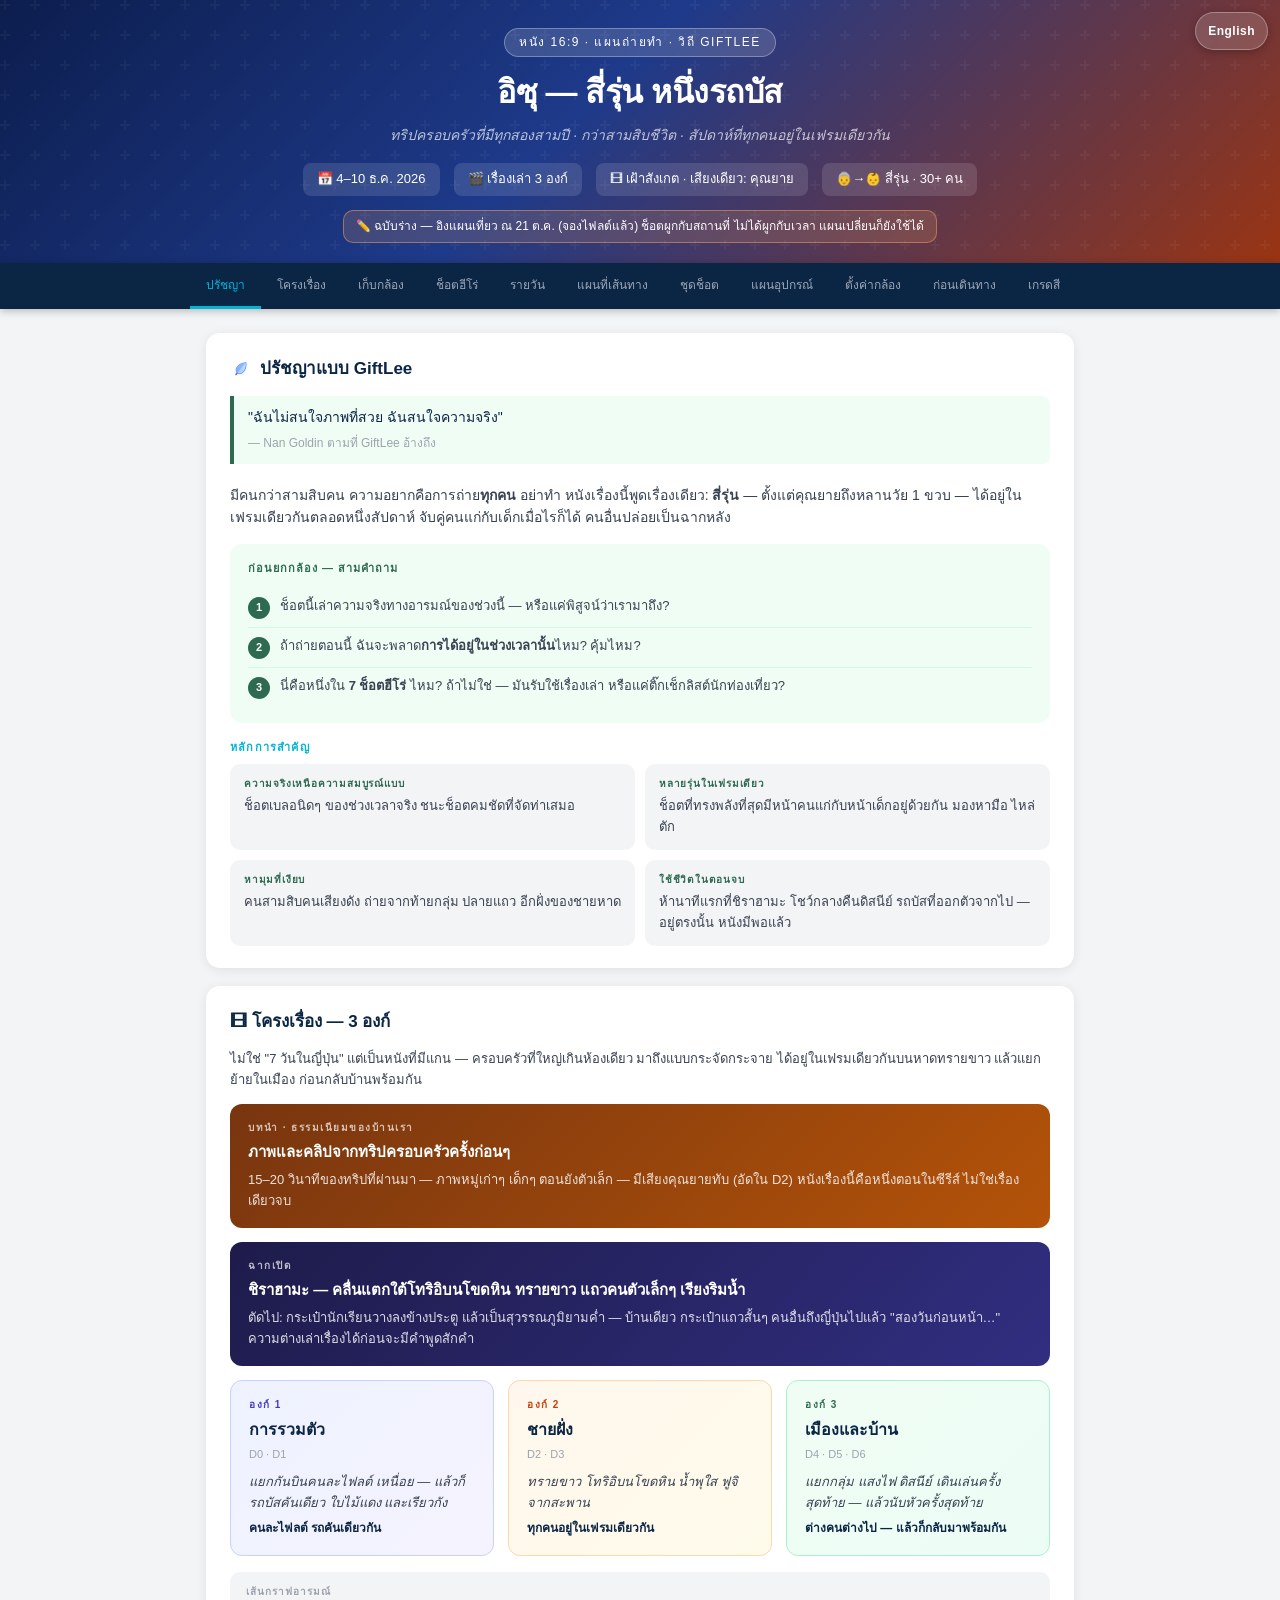
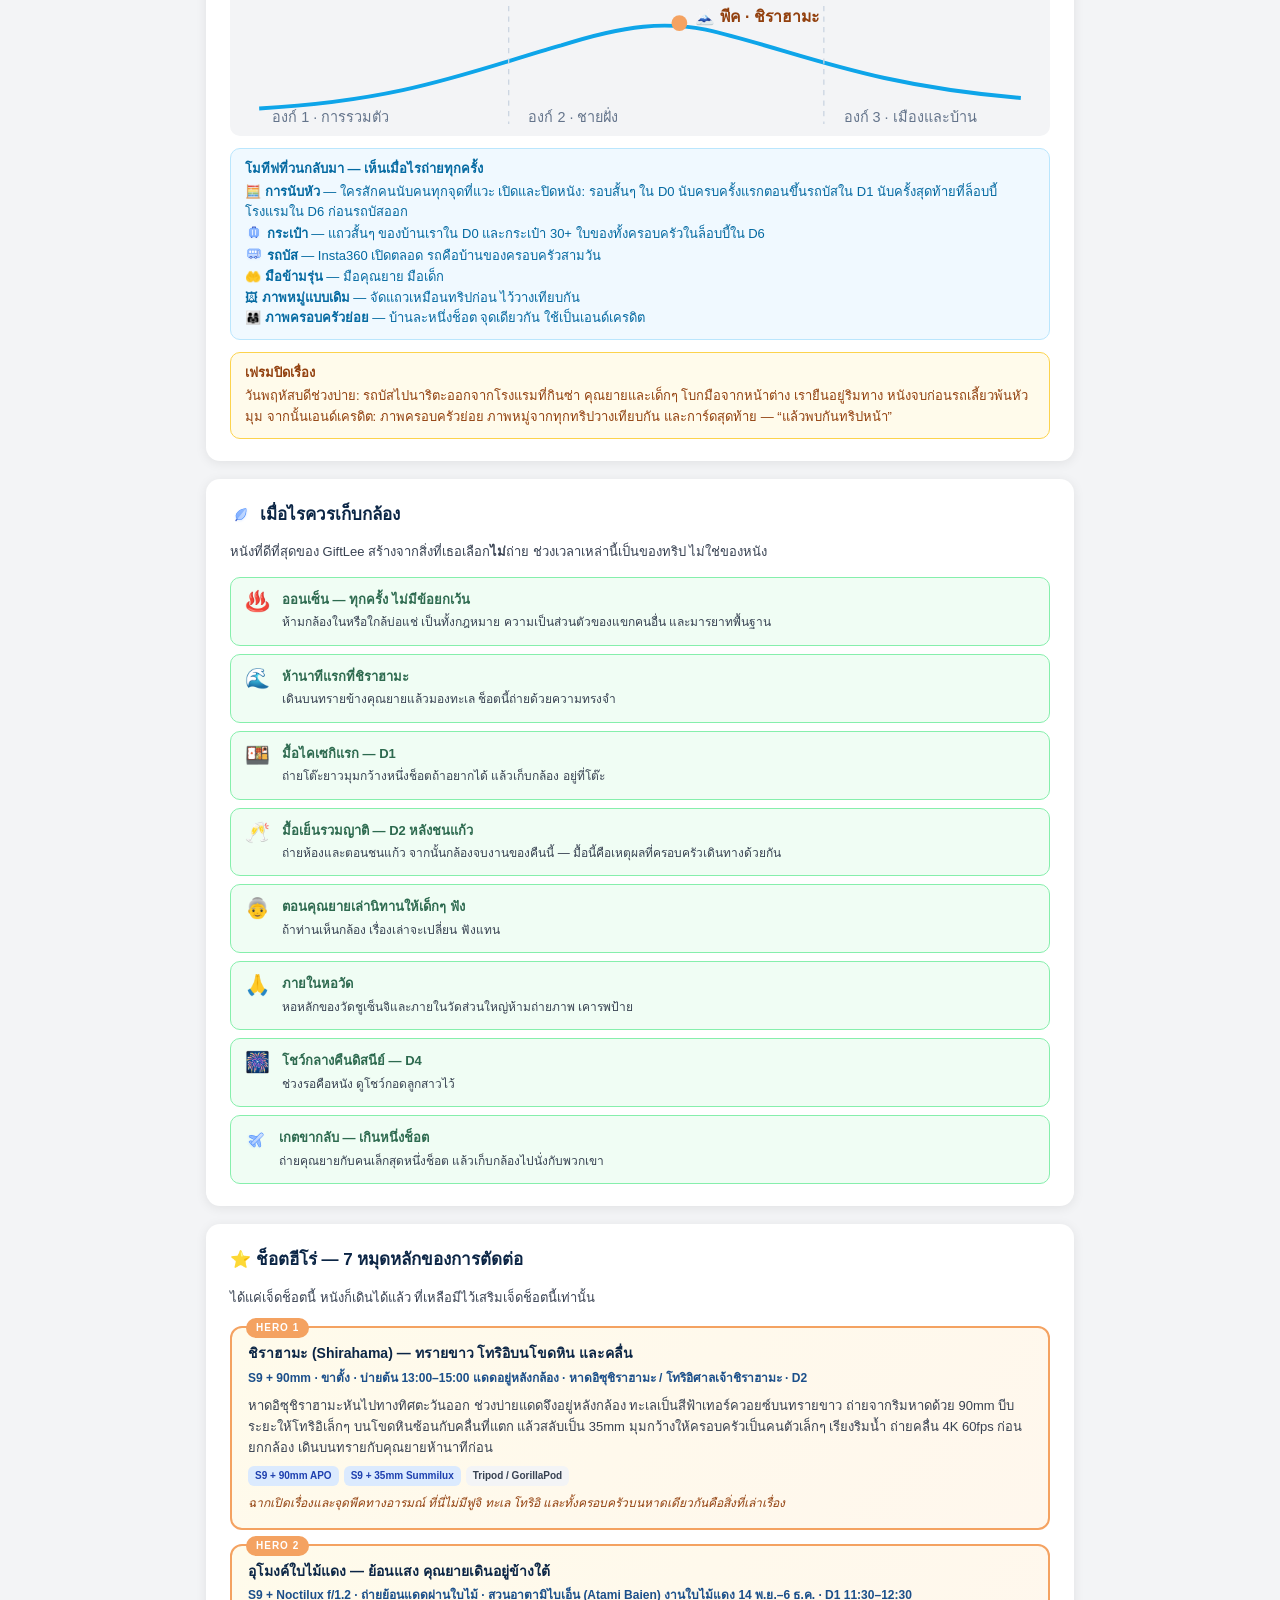
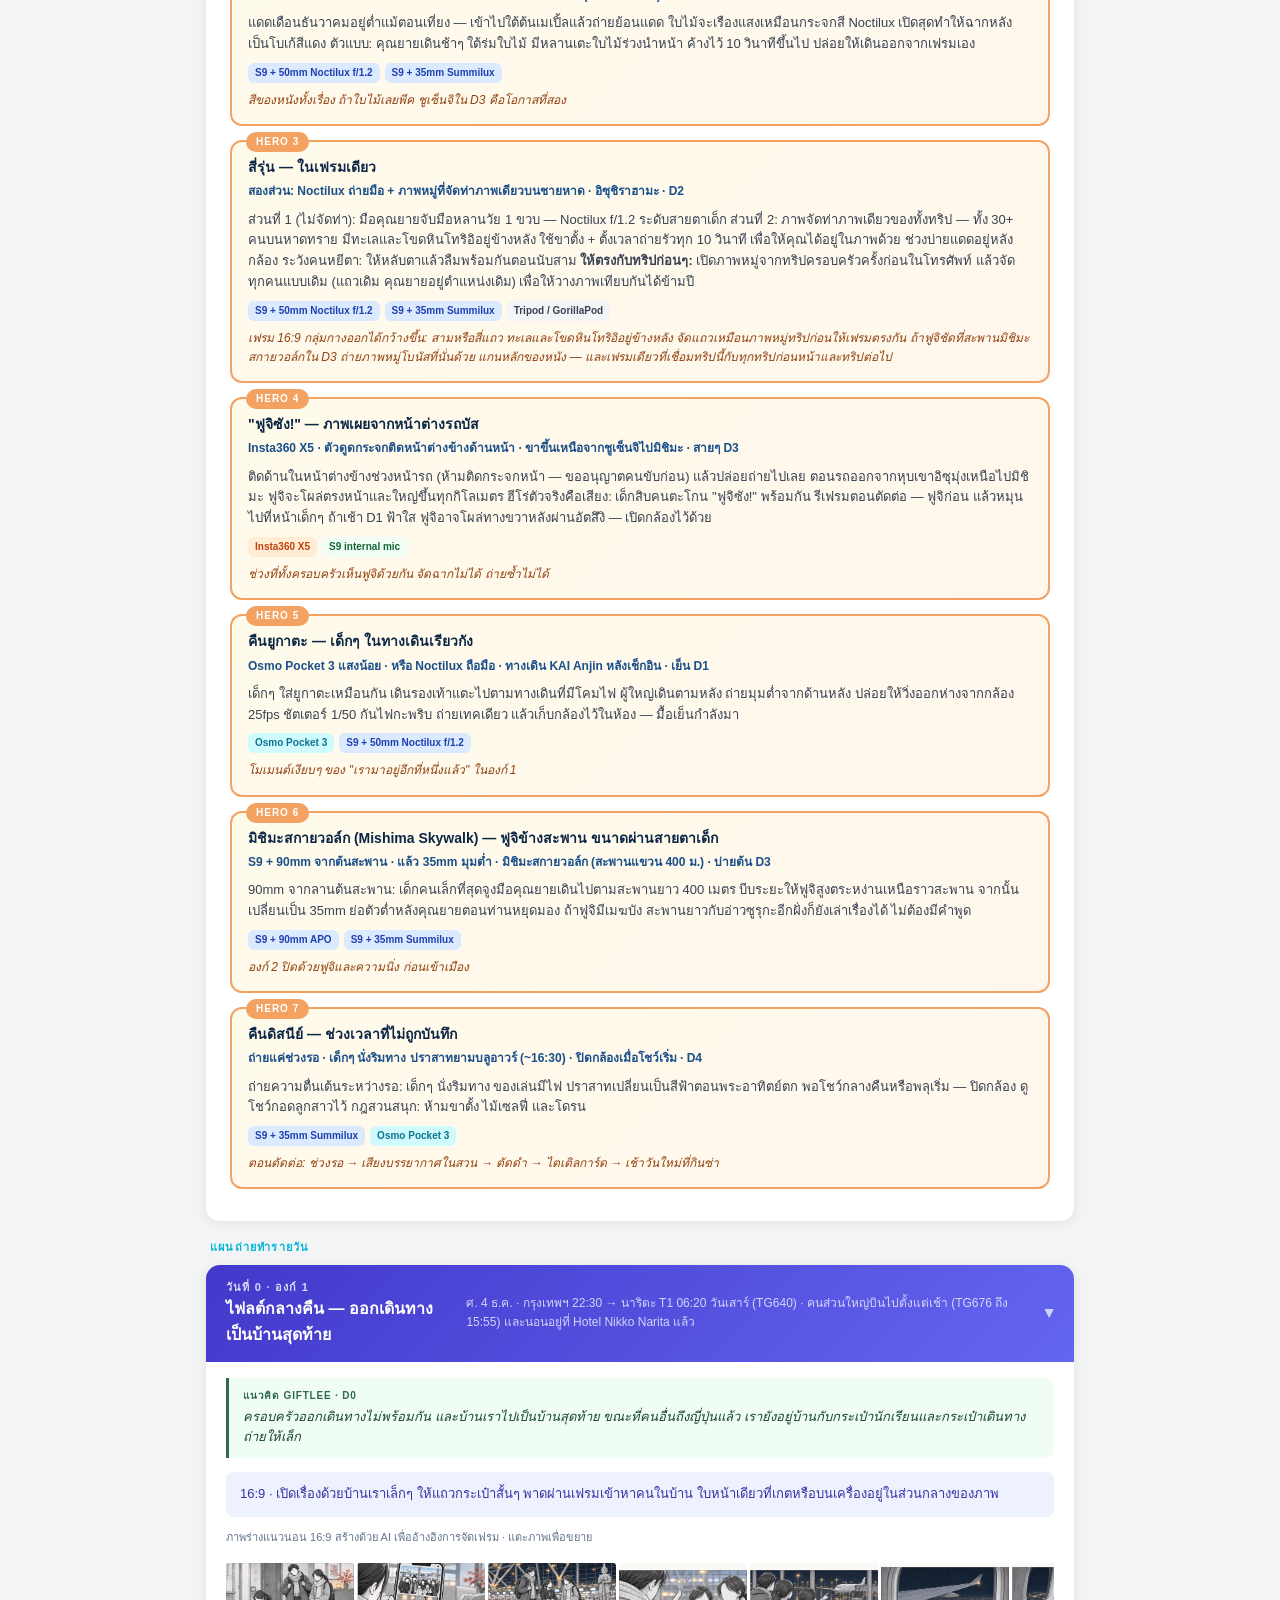
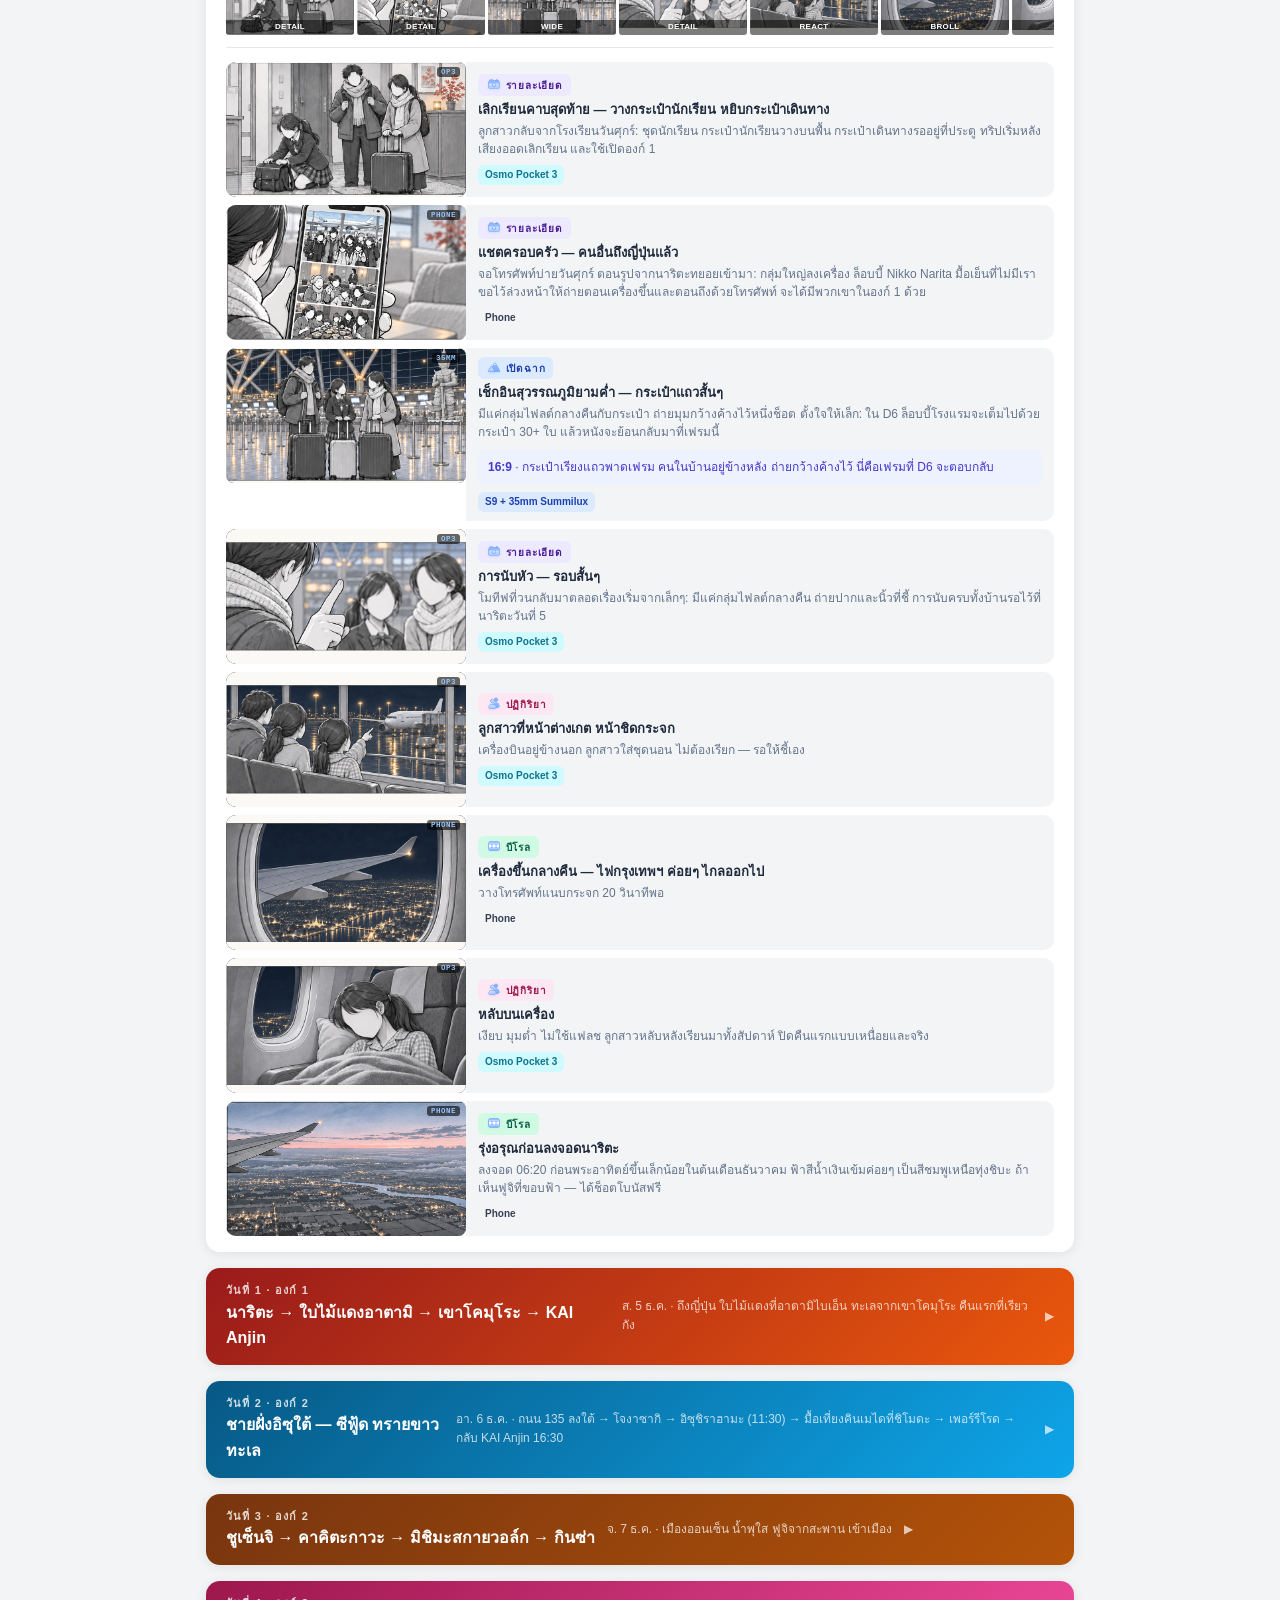
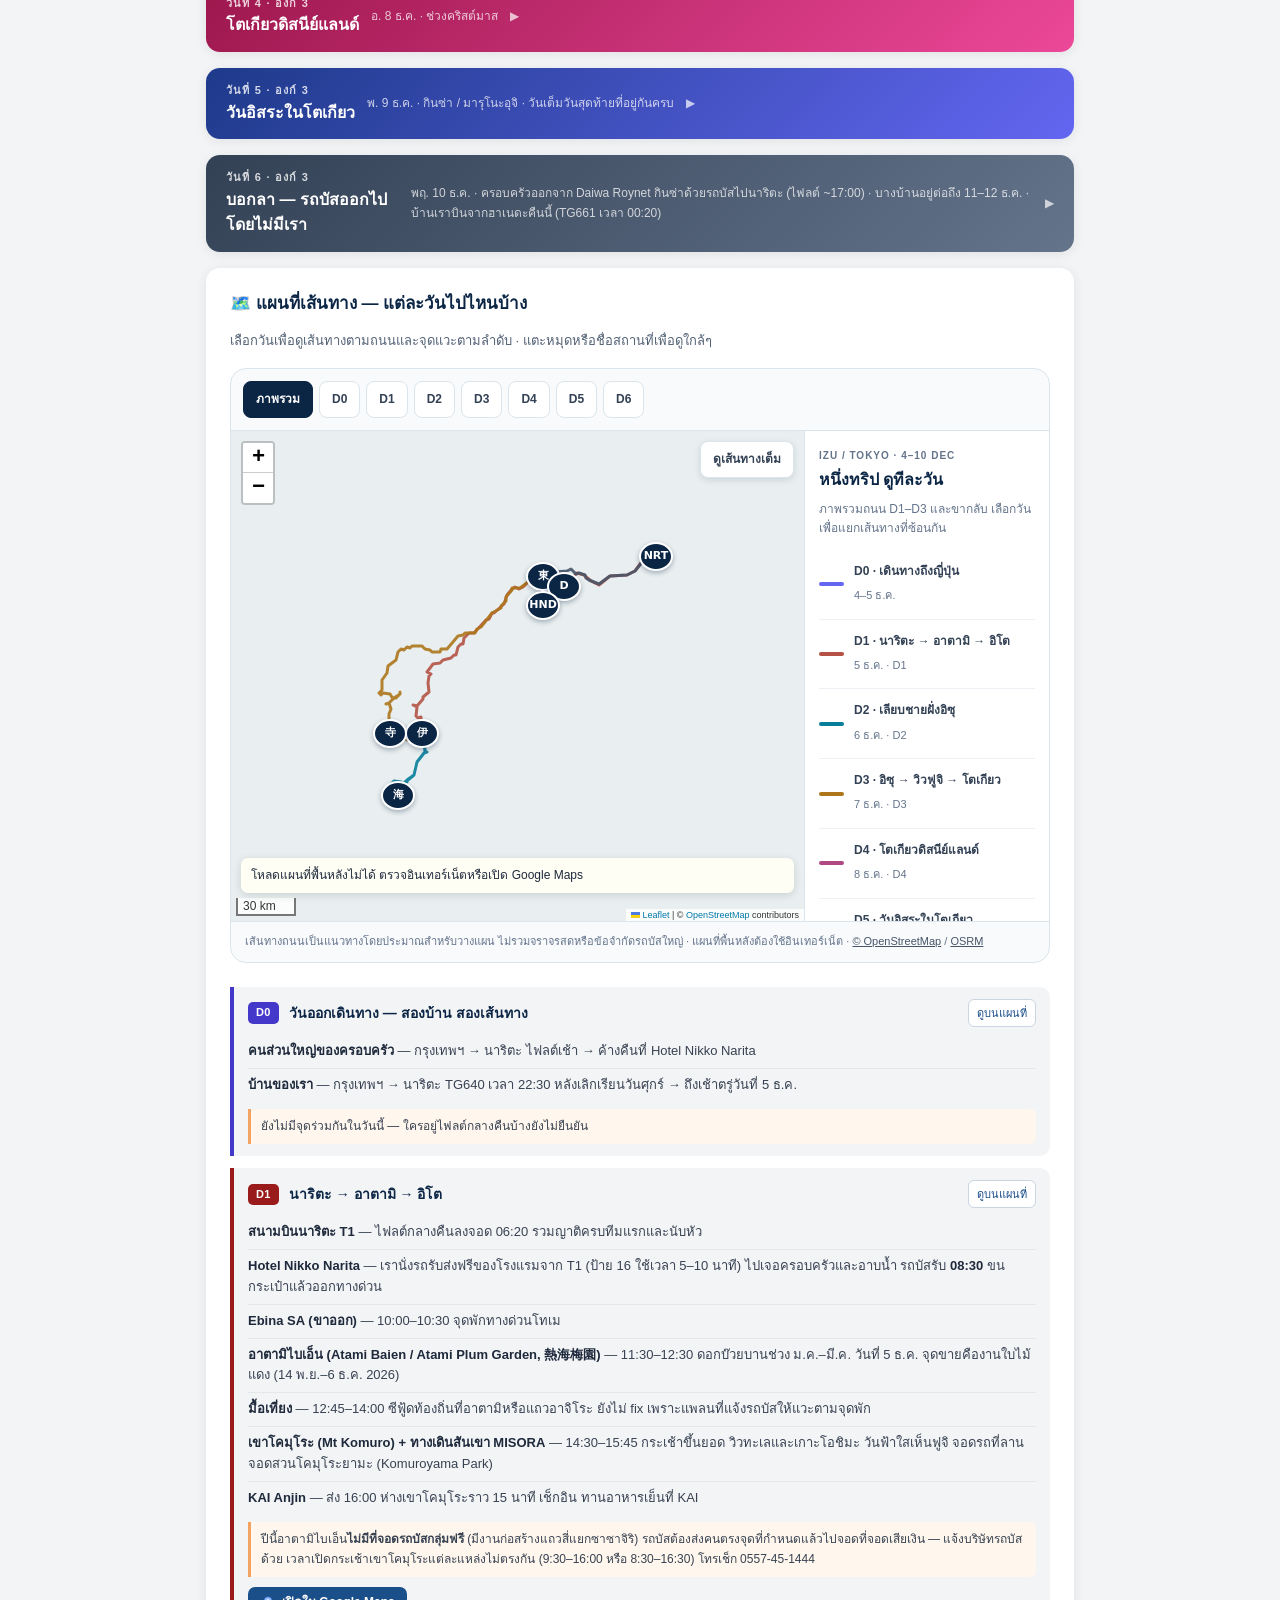
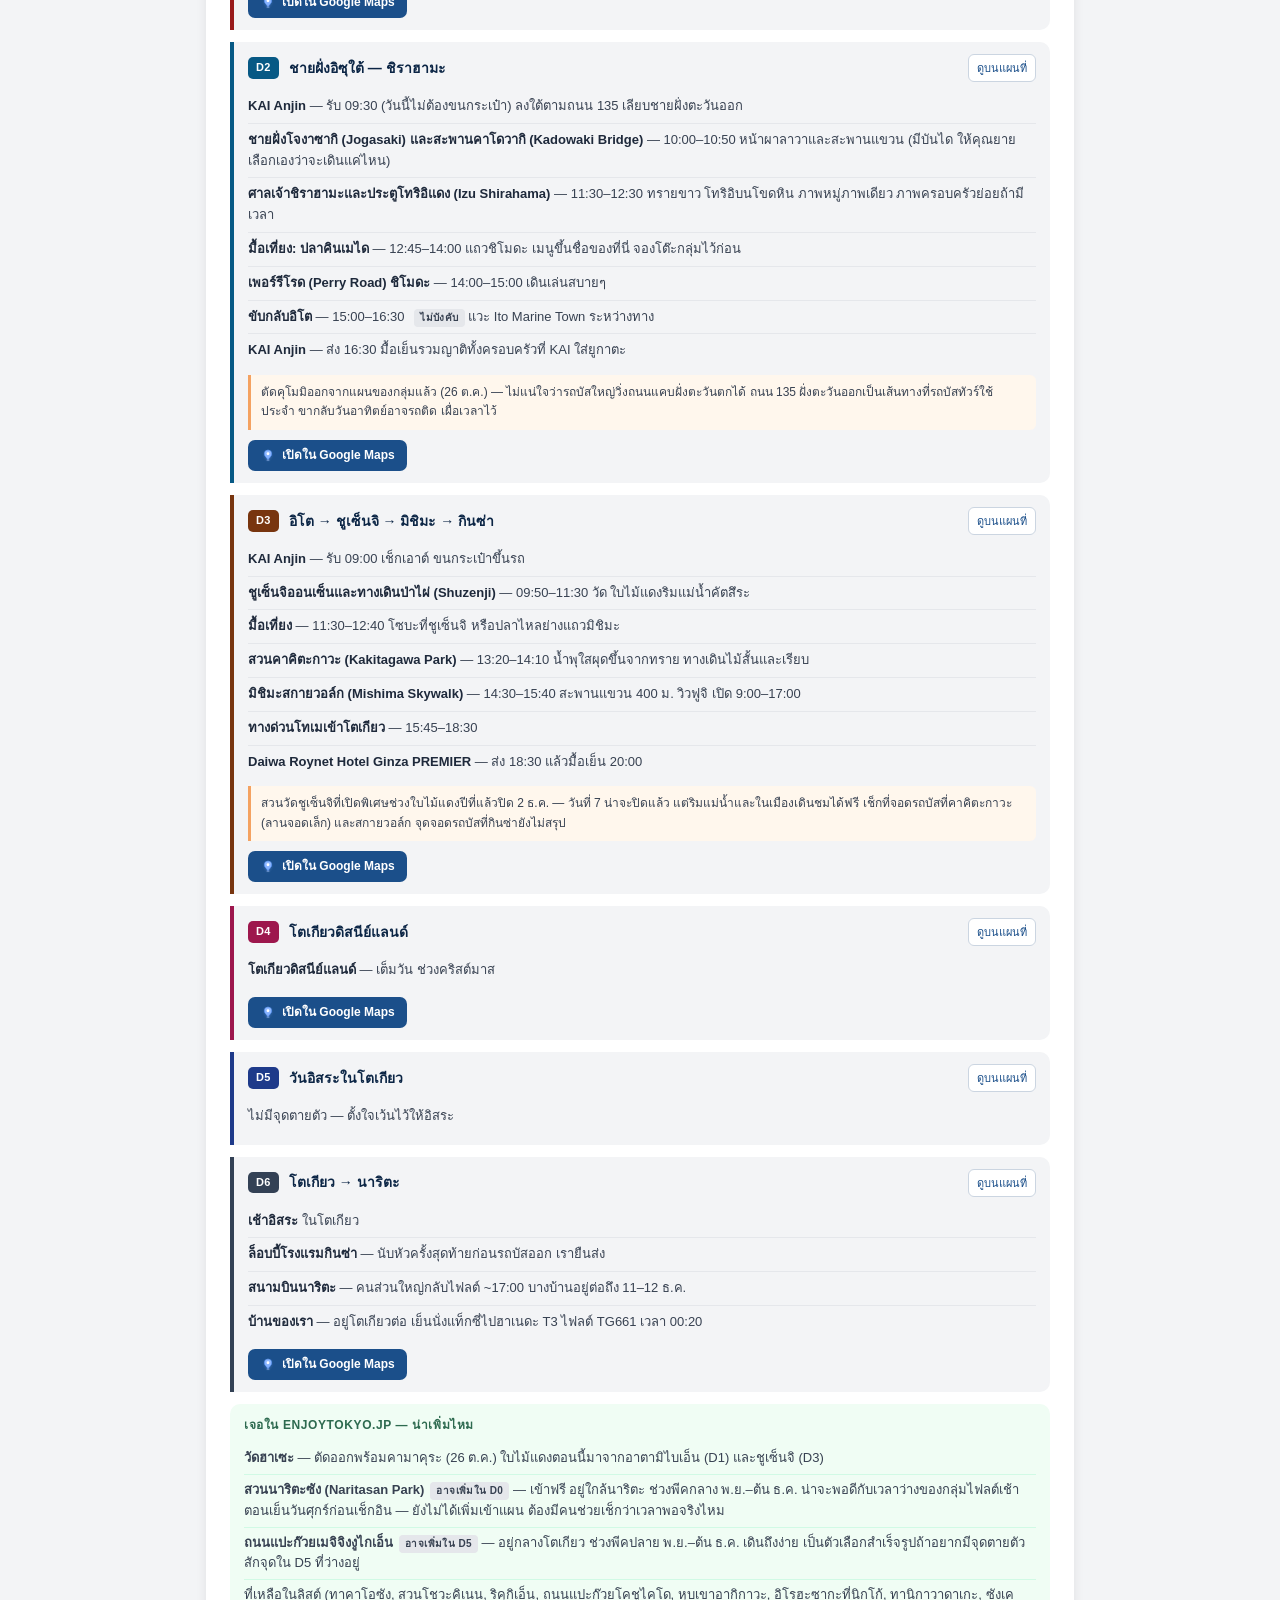
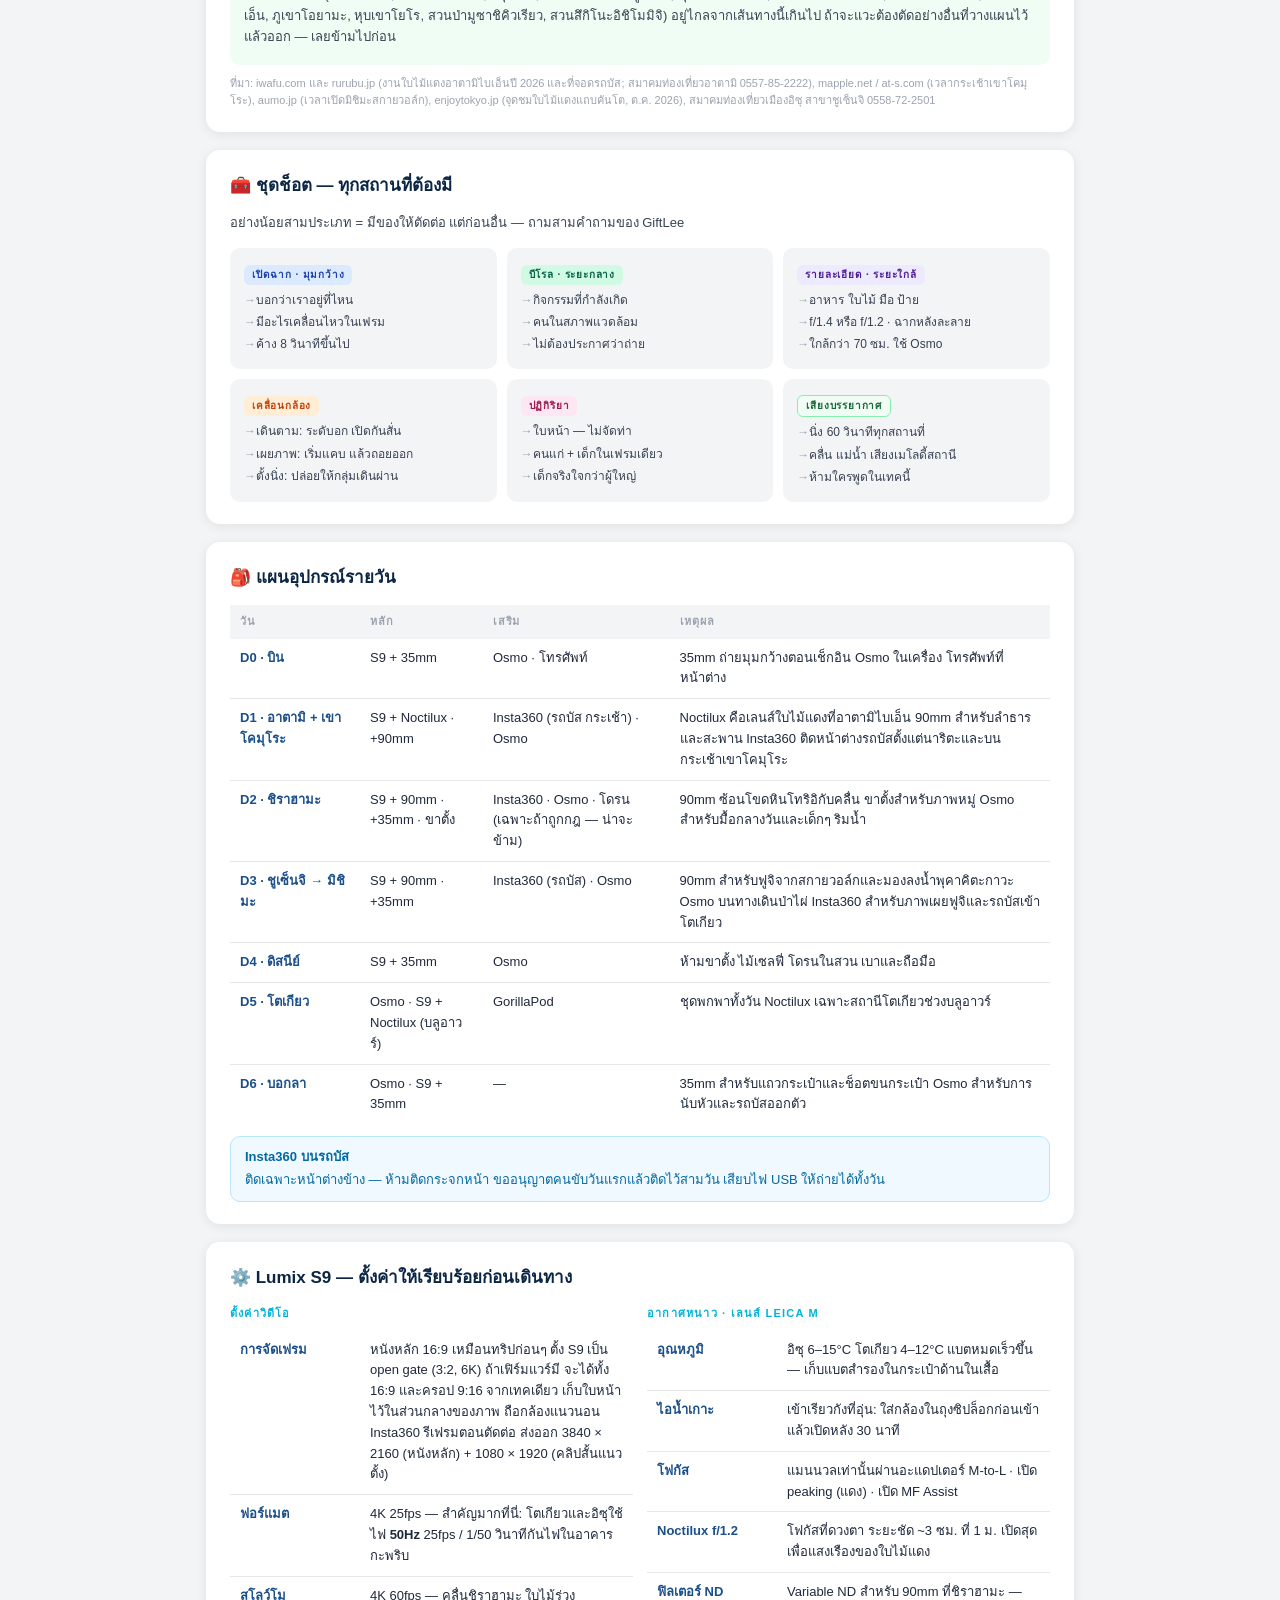
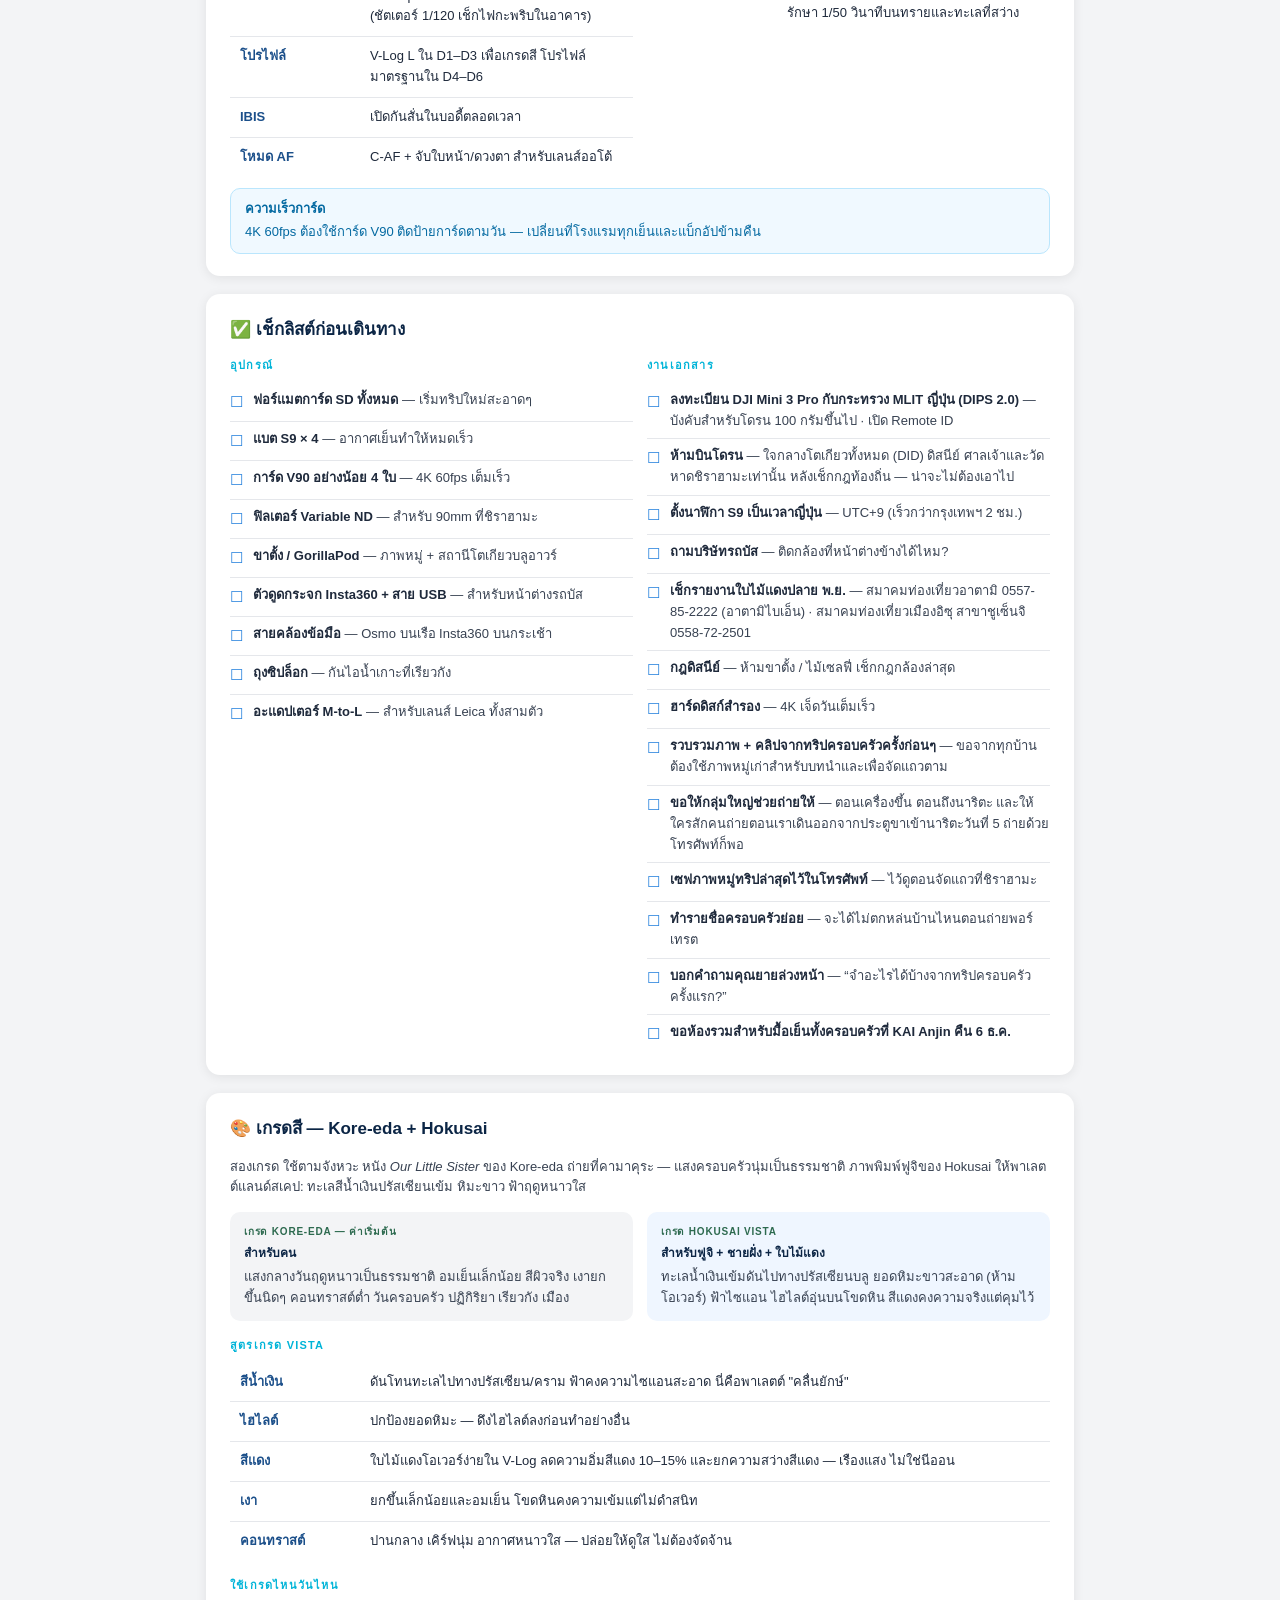
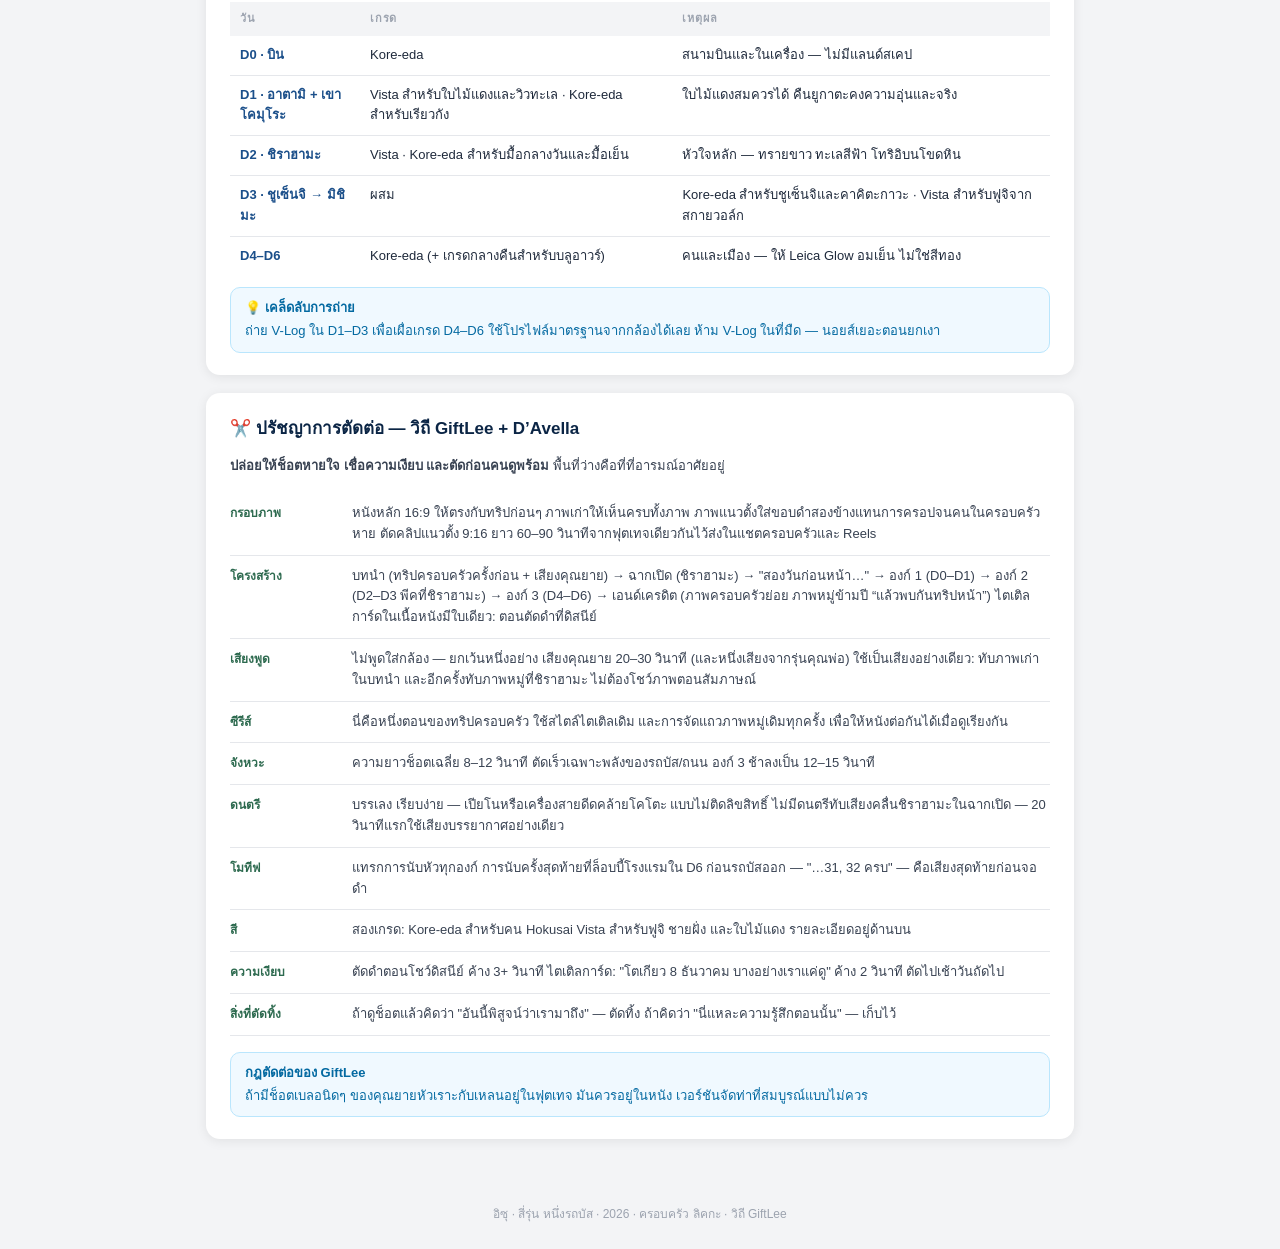
==== commit 6f620809: "Replace embedded Google map iframes with local Leaflet route maps Route geometry from OSRM saved loc" ====
--- a/storyboard.html
+++ b/storyboard.html
@@ -4,6 +4,8 @@
   <meta charset="UTF-8" />
   <meta name="viewport" content="width=device-width, initial-scale=1.0" />
   <title>Izu — Four Generations, One Bus</title>
+  <link rel="stylesheet" href="assets/route-map/vendor/leaflet.css">
+  <link rel="stylesheet" href="assets/route-map/route-map.css">
   <style>
     :root {
       --navy:#0b2545;--blue:#1b4f8a;--sky:#2e86de;--teal:#00b4d8;
@@ -356,6 +358,9 @@
 </main>
 <footer data-k="footer"></footer>
 
+<script src="assets/route-map/vendor/leaflet.js"></script>
+<script src="assets/route-map/route-data.js"></script>
+<script src="assets/route-map/route-map.js"></script>
 <script>
 /* Thumbnail compositions — 142×80 storyboard frames */
 const GRID=`<g stroke="rgba(255,255,255,0.15)" stroke-width="0.5"><line x1="47" y1="0" x2="47" y2="80"/><line x1="95" y1="0" x2="95" y2="80"/><line x1="0" y1="26" x2="142" y2="26"/><line x1="0" y1="53" x2="142" y2="53"/></g>`;
@@ -739,39 +744,8 @@
 
 /* ───────── Toolkit ───────── */
 const TK=(h,intro,items)=>`<h2>🧰 ${h}</h2><p style="font-size:13px;color:var(--gray-700);margin-bottom:14px;">${intro}</p><div class="toolkit-grid">${items.map(([cls,t,li])=>`<div class="toolkit-item"><div class="tk-type ${cls}" style="display:inline-block;border-radius:6px;padding:2px 8px">${t}</div><ul class="tk-shots">${li.map(x=>`<li>${x}</li>`).join('')}</ul></div>`).join('')}</div>`;
-SEC.en.route=`<h2>🗺️ Route Map — Where We Go, Each Day</h2>
-<p style="font-size:13px;color:var(--gray-700);margin-bottom:16px;">A schematic route (not to scale, but directions are real) plus the full stop list for every day — straight from the draft itinerary. Tap "Open in Google Maps" on any day for the real roads on your phone.</p>
-<div class="route-svg-wrap"><svg viewBox="0 0 820 440" xmlns="http://www.w3.org/2000/svg">
-<path d="M 300,130 l 30,-48 l 30,48 z" fill="#e2e8f0" stroke="#94a3b8" stroke-width="1.5"/><text x="330" y="146" text-anchor="middle" font-size="10" fill="#64748b">Mt Fuji</text>
-<polyline points="720,50 640,150 560,190 480,240 495,312 470,300" fill="none" stroke="#991b1b" stroke-width="3" stroke-linecap="round"/>
-<polyline points="470,300 462,350 455,385 440,405" fill="none" stroke="#075985" stroke-width="3" stroke-linecap="round"/>
-<polyline points="470,300 365,290 350,215 385,185 560,190 640,150" fill="none" stroke="#78350f" stroke-width="3" stroke-linecap="round"/>
-<polyline points="640,150 690,120" fill="none" stroke="#9d174d" stroke-width="3" stroke-linecap="round"/>
-<path d="M 640,150 q 24,-16 0,-32 q -24,14 0,32" fill="none" stroke="#1e3a8a" stroke-width="2.5" stroke-dasharray="2 4"/>
-<polyline points="640,150 720,50" fill="none" stroke="#334155" stroke-width="3" stroke-linecap="round" stroke-dasharray="7 5"/>
-<g font-size="12" fill="#0b2545">
-<circle cx="720" cy="50" r="6" fill="#991b1b"/><text x="720" y="36" text-anchor="middle">Narita (NRT / Nikko)</text>
-<circle cx="560" cy="190" r="4" fill="#991b1b"/><text x="560" y="210" text-anchor="middle" font-size="10">Ebina SA</text>
-<circle cx="480" cy="240" r="5.5" fill="#991b1b"/><text x="494" y="244" text-anchor="start">Atami Baien</text>
-<circle cx="495" cy="312" r="4.5" fill="#991b1b"/><text x="508" y="320" text-anchor="start" font-size="10">Mt Komuro</text>
-<circle cx="470" cy="300" r="6.5" fill="#075985"/><text x="484" y="297" text-anchor="start">KAI Anjin (Ito)</text>
-<circle cx="455" cy="385" r="5.5" fill="#075985"/><text x="469" y="389" text-anchor="start">Izu Shirahama</text>
-<circle cx="440" cy="405" r="4.5" fill="#075985"/><text x="426" y="420" text-anchor="end" font-size="10">Shimoda</text>
-<circle cx="365" cy="290" r="6" fill="#78350f"/><text x="351" y="294" text-anchor="end">Shuzenji</text>
-<circle cx="350" cy="215" r="4.5" fill="#78350f"/><text x="336" y="219" text-anchor="end" font-size="10">Kakitagawa</text>
-<circle cx="385" cy="185" r="5.5" fill="#78350f"/><text x="399" y="181" text-anchor="start" font-size="10">Mishima Skywalk</text>
-<circle cx="640" cy="150" r="6.5" fill="#78350f"/><text x="640" y="176" text-anchor="middle">Ginza / Tokyo</text>
-<circle cx="690" cy="120" r="5" fill="#9d174d"/><text x="704" y="112" text-anchor="start" font-size="10">Disneyland</text>
-</g>
-</svg></div>
-<div class="route-legend">
-<span><span class="sw" style="background:#991b1b"></span>D1 — to Ito</span>
-<span><span class="sw" style="background:#075985"></span>D2 — south coast</span>
-<span><span class="sw" style="background:#78350f"></span>D3 — to Ginza</span>
-<span><span class="sw" style="background:#9d174d"></span>D4 — Disneyland</span>
-<span><span class="sw" style="background:#1e3a8a"></span>D5 — free day</span>
-<span><span class="sw" style="background:#334155"></span>D6 — return</span>
-</div>
+SEC.en.route=`<h2>🗺️ Route Map — Explore Each Day</h2>
+${routeMapHTML('en')}
 <div class="route-day" style="border-left-color:#4338ca"><div class="route-day-head"><span class="route-day-pill" style="background:#4338ca">D0</span><strong>Departure — two households, two routes</strong></div>
 <ol class="route-stops">
 <li><b>Most of the family</b> — Bangkok → Narita, morning flight → overnight at Hotel Nikko Narita.</li>
@@ -789,8 +763,8 @@
 <li><b>KAI Anjin</b> — drop-off 16:00, about 15 minutes from Mt Komuro. Check-in, dinner at KAI.</li>
 </ol>
 <div class="route-callout">This season Atami Baien has <b>no free group-coach parking</b> (roadworks near Sasajiri junction): coaches drop off at a designated point and use paid parking — tell the coach company. Mt Komuro lift hours differ by source (9:30–16:00 or 8:30–16:30); call 0557-45-1444.</div>
-<a class="maps-btn" target="_blank" rel="noopener" href="https://www.google.com/maps/dir/?api=1&origin=Narita%20International%20Airport&destination=Hoshino%20Resorts%20KAI%20Anjin%2C%20Ito%2C%20Shizuoka&waypoints=Ebina%20SA%2C%20Tomei%20Expressway%7CAtami%20Baien%2C%20Atami%2C%20Shizuoka%7CKomuroyama%20Park%2C%20Ito%2C%20Shizuoka&travelmode=driving">${ic('map-pin',16)} Open in Google Maps</a>
-<div class="route-map-embed"><iframe src="https://maps.google.com/maps?saddr=Narita%20International%20Airport&daddr=Ebina%20SA%2C%20Tomei%20Expressway+to:Atami%20Baien%2C%20Atami%2C%20Shizuoka+to:Komuroyama%20Park%2C%20Ito%2C%20Shizuoka+to:Hoshino%20Resorts%20KAI%20Anjin%2C%20Ito%2C%20Shizuoka&output=embed" loading="lazy" referrerpolicy="no-referrer-when-downgrade" title="D1 route map"></iframe></div></div>
+<a class="maps-btn" target="_blank" rel="noopener" href="https://www.google.com/maps/dir/?api=1&origin=Hotel%20Nikko%20Narita&destination=Hoshino%20Resorts%20KAI%20Anjin%2C%20Ito%2C%20Shizuoka&waypoints=Ebina%20SA%2C%20Tomei%20Expressway%7CAtami%20Baien%2C%20Atami%2C%20Shizuoka%7CKomuroyama%20Park%2C%20Ito%2C%20Shizuoka&travelmode=driving">${ic('map-pin',16)} Open in Google Maps</a>
+</div>
 <div class="route-day" style="border-left-color:#075985"><div class="route-day-head"><span class="route-day-pill" style="background:#075985">D2</span><strong>South Izu coast — Shirahama</strong></div>
 <ol class="route-stops">
 <li><b>KAI Anjin</b> — pick-up 09:30 (no luggage today), south on Route 135 along the east coast.</li>
@@ -802,8 +776,8 @@
 <li><b>KAI Anjin</b> — drop-off 16:30; whole-family dinner at KAI, everyone in yukata.</li>
 </ol>
 <div class="route-callout">Kumomi dropped from the group plan (26 Oct) — big-coach access on the narrow west-coast roads is uncertain. Route 135 on the east coast is a regular tour-coach road. Sunday traffic heading back north can be slow; leave a buffer.</div>
-<a class="maps-btn" target="_blank" rel="noopener" href="https://www.google.com/maps/dir/?api=1&origin=Hoshino%20Resorts%20KAI%20Anjin%2C%20Ito%2C%20Shizuoka&destination=Hoshino%20Resorts%20KAI%20Anjin%2C%20Ito%2C%20Shizuoka&waypoints=Shimoda%20Port%2C%20Shimoda%2C%20Shizuoka%7CIzu%20Shirahama%20Beach%2C%20Shimoda%2C%20Shizuoka&travelmode=driving">${ic('map-pin',16)} Open in Google Maps</a>
-<div class="route-map-embed"><iframe src="https://maps.google.com/maps?saddr=Hoshino%20Resorts%20KAI%20Anjin%2C%20Ito%2C%20Shizuoka&daddr=Shimoda%20Port%2C%20Shimoda%2C%20Shizuoka+to:Izu%20Shirahama%20Beach%2C%20Shimoda%2C%20Shizuoka+to:Hoshino%20Resorts%20KAI%20Anjin%2C%20Ito%2C%20Shizuoka&output=embed" loading="lazy" referrerpolicy="no-referrer-when-downgrade" title="D2 route map"></iframe></div></div>
+<a class="maps-btn" target="_blank" rel="noopener" href="https://www.google.com/maps/dir/?api=1&origin=Hoshino%20Resorts%20KAI%20Anjin%2C%20Ito%2C%20Shizuoka&destination=Hoshino%20Resorts%20KAI%20Anjin%2C%20Ito%2C%20Shizuoka&waypoints=Kadowaki%20Bridge%2C%20Ito%7CShirahama%20Shrine%2C%20Shimoda%7CPerry%20Road%2C%20Shimoda&travelmode=driving">${ic('map-pin',16)} Open in Google Maps</a>
+</div>
 <div class="route-day" style="border-left-color:#78350f"><div class="route-day-head"><span class="route-day-pill" style="background:#78350f">D3</span><strong>Ito → Shuzenji → Mishima → Ginza</strong></div>
 <ol class="route-stops">
 <li><b>KAI Anjin</b> — pick-up 09:00, check-out, luggage loaded.</li>
@@ -816,11 +790,11 @@
 </ol>
 <div class="route-callout">Shuzenji temple’s special autumn garden opening ended on 2 Dec last year, so expect it closed on the 7th — the river and town are free to walk. Check coach parking at Kakitagawa (small car park) and the Skywalk. Coach drop-off point in Ginza still open.</div>
 <a class="maps-btn" target="_blank" rel="noopener" href="https://www.google.com/maps/dir/?api=1&origin=Hoshino%20Resorts%20KAI%20Anjin%2C%20Ito%2C%20Shizuoka&destination=Daiwa%20Roynet%20Hotel%20Ginza%20PREMIER&waypoints=Shuzenji%20Temple%2C%20Izu%2C%20Shizuoka%7CKakitagawa%20Park%2C%20Shimizu%2C%20Shizuoka%7CMishima%20Skywalk%2C%20Mishima%2C%20Shizuoka&travelmode=driving">${ic('map-pin',16)} Open in Google Maps</a>
-<div class="route-map-embed"><iframe src="https://maps.google.com/maps?saddr=Hoshino%20Resorts%20KAI%20Anjin%2C%20Ito%2C%20Shizuoka&daddr=Shuzenji%20Temple%2C%20Izu%2C%20Shizuoka+to:Kakitagawa%20Park%2C%20Shimizu%2C%20Shizuoka+to:Mishima%20Skywalk%2C%20Mishima%2C%20Shizuoka+to:Daiwa%20Roynet%20Hotel%20Ginza%20PREMIER&output=embed" loading="lazy" referrerpolicy="no-referrer-when-downgrade" title="D3 route map"></iframe></div></div>
+</div>
 <div class="route-day" style="border-left-color:#9d174d"><div class="route-day-head"><span class="route-day-pill" style="background:#9d174d">D4</span><strong>Tokyo Disneyland</strong></div>
 <ol class="route-stops"><li><b>Tokyo Disneyland</b> — full day, Christmas season.</li></ol>
 <a class="maps-btn" target="_blank" rel="noopener" href="https://www.google.com/maps/dir/?api=1&origin=Ginza%2C%20Tokyo&destination=Tokyo%20Disneyland&travelmode=transit">${ic('map-pin',16)} Open in Google Maps</a>
-<div class="route-map-embed"><iframe src="https://maps.google.com/maps?saddr=Ginza%2C%20Tokyo&daddr=Tokyo%20Disneyland&output=embed" loading="lazy" referrerpolicy="no-referrer-when-downgrade" title="D4 route map"></iframe></div></div>
+</div>
 <div class="route-day" style="border-left-color:#1e3a8a"><div class="route-day-head"><span class="route-day-pill" style="background:#1e3a8a">D5</span><strong>Free day, Tokyo</strong></div>
 <ol class="route-stops"><li>No fixed stops — kept open on purpose.</li></ol></div>
 <div class="route-day" style="border-left-color:#334155"><div class="route-day-head"><span class="route-day-pill" style="background:#334155">D6</span><strong>Tokyo → Narita</strong></div>
@@ -831,7 +805,7 @@
 <li><b>Your household</b> — stays in Tokyo; evening taxi to Haneda T3 for TG661 at 00:20.</li>
 </ol>
 <a class="maps-btn" target="_blank" rel="noopener" href="https://www.google.com/maps/dir/?api=1&origin=Daiwa%20Roynet%20Hotel%20Ginza%20PREMIER&destination=Narita%20International%20Airport&travelmode=driving">${ic('map-pin',16)} Open in Google Maps</a>
-<div class="route-map-embed"><iframe src="https://maps.google.com/maps?saddr=Daiwa%20Roynet%20Hotel%20Ginza%20PREMIER&daddr=Narita%20International%20Airport&output=embed" loading="lazy" referrerpolicy="no-referrer-when-downgrade" title="D6 route map"></iframe></div></div>
+</div>
 <div class="route-extra"><h3>Spotted on enjoytokyo.jp — worth adding?</h3>
 <ul>
 <li><b>Hase-dera</b> — dropped with Kamakura (26 Oct). The red leaves now come from Atami Baien (D1) and Shuzenji (D3).</li>
@@ -850,38 +824,7 @@
 ['type-reaction','Reaction',['Faces — not posed','Old + young in one frame','Kids over adults for authenticity']],
 ['type-audio','Ambient Audio',['60 sec stationary at each location','Waves, river, station chimes','Nobody talks during this take']]]);
 SEC.th.route=`<h2>🗺️ แผนที่เส้นทาง — แต่ละวันไปไหนบ้าง</h2>
-<p style="font-size:13px;color:var(--gray-700);margin-bottom:16px;">เส้นทางแบบย่อ (ไม่ได้สเกลตามจริง แต่ทิศทางถูกต้อง) พร้อมจุดแวะทั้งหมดของแต่ละวัน ยึดตามแผนเที่ยวร่างล่าสุด กดปุ่ม "เปิดใน Google Maps" ของวันไหนก็ได้ เพื่อดูถนนจริงบนมือถือ</p>
-<div class="route-svg-wrap"><svg viewBox="0 0 820 440" xmlns="http://www.w3.org/2000/svg">
-<path d="M 300,130 l 30,-48 l 30,48 z" fill="#e2e8f0" stroke="#94a3b8" stroke-width="1.5"/><text x="330" y="146" text-anchor="middle" font-size="10" fill="#64748b">Mt Fuji</text>
-<polyline points="720,50 640,150 560,190 480,240 495,312 470,300" fill="none" stroke="#991b1b" stroke-width="3" stroke-linecap="round"/>
-<polyline points="470,300 462,350 455,385 440,405" fill="none" stroke="#075985" stroke-width="3" stroke-linecap="round"/>
-<polyline points="470,300 365,290 350,215 385,185 560,190 640,150" fill="none" stroke="#78350f" stroke-width="3" stroke-linecap="round"/>
-<polyline points="640,150 690,120" fill="none" stroke="#9d174d" stroke-width="3" stroke-linecap="round"/>
-<path d="M 640,150 q 24,-16 0,-32 q -24,14 0,32" fill="none" stroke="#1e3a8a" stroke-width="2.5" stroke-dasharray="2 4"/>
-<polyline points="640,150 720,50" fill="none" stroke="#334155" stroke-width="3" stroke-linecap="round" stroke-dasharray="7 5"/>
-<g font-size="12" fill="#0b2545">
-<circle cx="720" cy="50" r="6" fill="#991b1b"/><text x="720" y="36" text-anchor="middle">Narita (NRT / Nikko)</text>
-<circle cx="560" cy="190" r="4" fill="#991b1b"/><text x="560" y="210" text-anchor="middle" font-size="10">Ebina SA</text>
-<circle cx="480" cy="240" r="5.5" fill="#991b1b"/><text x="494" y="244" text-anchor="start">Atami Baien</text>
-<circle cx="495" cy="312" r="4.5" fill="#991b1b"/><text x="508" y="320" text-anchor="start" font-size="10">Mt Komuro</text>
-<circle cx="470" cy="300" r="6.5" fill="#075985"/><text x="484" y="297" text-anchor="start">KAI Anjin (Ito)</text>
-<circle cx="455" cy="385" r="5.5" fill="#075985"/><text x="469" y="389" text-anchor="start">Izu Shirahama</text>
-<circle cx="440" cy="405" r="4.5" fill="#075985"/><text x="426" y="420" text-anchor="end" font-size="10">Shimoda</text>
-<circle cx="365" cy="290" r="6" fill="#78350f"/><text x="351" y="294" text-anchor="end">Shuzenji</text>
-<circle cx="350" cy="215" r="4.5" fill="#78350f"/><text x="336" y="219" text-anchor="end" font-size="10">Kakitagawa</text>
-<circle cx="385" cy="185" r="5.5" fill="#78350f"/><text x="399" y="181" text-anchor="start" font-size="10">Mishima Skywalk</text>
-<circle cx="640" cy="150" r="6.5" fill="#78350f"/><text x="640" y="176" text-anchor="middle">Ginza / Tokyo</text>
-<circle cx="690" cy="120" r="5" fill="#9d174d"/><text x="704" y="112" text-anchor="start" font-size="10">Disneyland</text>
-</g>
-</svg></div>
-<div class="route-legend">
-<span><span class="sw" style="background:#991b1b"></span>D1 — ไปอิโต</span>
-<span><span class="sw" style="background:#075985"></span>D2 — ชายฝั่งใต้</span>
-<span><span class="sw" style="background:#78350f"></span>D3 — ไปกินซ่า</span>
-<span><span class="sw" style="background:#9d174d"></span>D4 — ดิสนีย์แลนด์</span>
-<span><span class="sw" style="background:#1e3a8a"></span>D5 — วันอิสระ</span>
-<span><span class="sw" style="background:#334155"></span>D6 — เดินทางกลับ</span>
-</div>
+${routeMapHTML('th')}
 <div class="route-day" style="border-left-color:#4338ca"><div class="route-day-head"><span class="route-day-pill" style="background:#4338ca">D0</span><strong>วันออกเดินทาง — สองบ้าน สองเส้นทาง</strong></div>
 <ol class="route-stops">
 <li><b>คนส่วนใหญ่ของครอบครัว</b> — กรุงเทพฯ → นาริตะ ไฟลต์เช้า → ค้างคืนที่ Hotel Nikko Narita</li>
@@ -899,8 +842,8 @@
 <li><b>KAI Anjin</b> — ส่ง 16:00 ห่างเขาโคมุโระราว 15 นาที เช็กอิน ทานอาหารเย็นที่ KAI</li>
 </ol>
 <div class="route-callout">ปีนี้อาตามิไบเอ็น<b>ไม่มีที่จอดรถบัสกลุ่มฟรี</b> (มีงานก่อสร้างแถวสี่แยกซาซาจิริ) รถบัสต้องส่งคนตรงจุดที่กำหนดแล้วไปจอดที่จอดเสียเงิน — แจ้งบริษัทรถบัสด้วย เวลาเปิดกระเช้าเขาโคมุโระแต่ละแหล่งไม่ตรงกัน (9:30–16:00 หรือ 8:30–16:30) โทรเช็ก 0557-45-1444</div>
-<a class="maps-btn" target="_blank" rel="noopener" href="https://www.google.com/maps/dir/?api=1&origin=Narita%20International%20Airport&destination=Hoshino%20Resorts%20KAI%20Anjin%2C%20Ito%2C%20Shizuoka&waypoints=Ebina%20SA%2C%20Tomei%20Expressway%7CAtami%20Baien%2C%20Atami%2C%20Shizuoka%7CKomuroyama%20Park%2C%20Ito%2C%20Shizuoka&travelmode=driving">${ic('map-pin',16)} เปิดใน Google Maps</a>
-<div class="route-map-embed"><iframe src="https://maps.google.com/maps?saddr=Narita%20International%20Airport&daddr=Ebina%20SA%2C%20Tomei%20Expressway+to:Atami%20Baien%2C%20Atami%2C%20Shizuoka+to:Komuroyama%20Park%2C%20Ito%2C%20Shizuoka+to:Hoshino%20Resorts%20KAI%20Anjin%2C%20Ito%2C%20Shizuoka&output=embed" loading="lazy" referrerpolicy="no-referrer-when-downgrade" title="แผนที่เส้นทาง D1"></iframe></div></div>
+<a class="maps-btn" target="_blank" rel="noopener" href="https://www.google.com/maps/dir/?api=1&origin=Hotel%20Nikko%20Narita&destination=Hoshino%20Resorts%20KAI%20Anjin%2C%20Ito%2C%20Shizuoka&waypoints=Ebina%20SA%2C%20Tomei%20Expressway%7CAtami%20Baien%2C%20Atami%2C%20Shizuoka%7CKomuroyama%20Park%2C%20Ito%2C%20Shizuoka&travelmode=driving">${ic('map-pin',16)} เปิดใน Google Maps</a>
+</div>
 <div class="route-day" style="border-left-color:#075985"><div class="route-day-head"><span class="route-day-pill" style="background:#075985">D2</span><strong>ชายฝั่งอิซุใต้ — ชิราฮามะ</strong></div>
 <ol class="route-stops">
 <li><b>KAI Anjin</b> — รับ 09:30 (วันนี้ไม่ต้องขนกระเป๋า) ลงใต้ตามถนน 135 เลียบชายฝั่งตะวันออก</li>
@@ -912,8 +855,8 @@
 <li><b>KAI Anjin</b> — ส่ง 16:30 มื้อเย็นรวมญาติทั้งครอบครัวที่ KAI ใส่ยูกาตะ</li>
 </ol>
 <div class="route-callout">ตัดคุโมมิออกจากแผนของกลุ่มแล้ว (26 ต.ค.) — ไม่แน่ใจว่ารถบัสใหญ่วิ่งถนนแคบฝั่งตะวันตกได้ ถนน 135 ฝั่งตะวันออกเป็นเส้นทางที่รถบัสทัวร์ใช้ประจำ ขากลับวันอาทิตย์อาจรถติด เผื่อเวลาไว้</div>
-<a class="maps-btn" target="_blank" rel="noopener" href="https://www.google.com/maps/dir/?api=1&origin=Hoshino%20Resorts%20KAI%20Anjin%2C%20Ito%2C%20Shizuoka&destination=Hoshino%20Resorts%20KAI%20Anjin%2C%20Ito%2C%20Shizuoka&waypoints=Shimoda%20Port%2C%20Shimoda%2C%20Shizuoka%7CIzu%20Shirahama%20Beach%2C%20Shimoda%2C%20Shizuoka&travelmode=driving">${ic('map-pin',16)} เปิดใน Google Maps</a>
-<div class="route-map-embed"><iframe src="https://maps.google.com/maps?saddr=Hoshino%20Resorts%20KAI%20Anjin%2C%20Ito%2C%20Shizuoka&daddr=Shimoda%20Port%2C%20Shimoda%2C%20Shizuoka+to:Izu%20Shirahama%20Beach%2C%20Shimoda%2C%20Shizuoka+to:Hoshino%20Resorts%20KAI%20Anjin%2C%20Ito%2C%20Shizuoka&output=embed" loading="lazy" referrerpolicy="no-referrer-when-downgrade" title="แผนที่เส้นทาง D2"></iframe></div></div>
+<a class="maps-btn" target="_blank" rel="noopener" href="https://www.google.com/maps/dir/?api=1&origin=Hoshino%20Resorts%20KAI%20Anjin%2C%20Ito%2C%20Shizuoka&destination=Hoshino%20Resorts%20KAI%20Anjin%2C%20Ito%2C%20Shizuoka&waypoints=Kadowaki%20Bridge%2C%20Ito%7CShirahama%20Shrine%2C%20Shimoda%7CPerry%20Road%2C%20Shimoda&travelmode=driving">${ic('map-pin',16)} เปิดใน Google Maps</a>
+</div>
 <div class="route-day" style="border-left-color:#78350f"><div class="route-day-head"><span class="route-day-pill" style="background:#78350f">D3</span><strong>อิโต → ชูเซ็นจิ → มิชิมะ → กินซ่า</strong></div>
 <ol class="route-stops">
 <li><b>KAI Anjin</b> — รับ 09:00 เช็กเอาต์ ขนกระเป๋าขึ้นรถ</li>
@@ -926,11 +869,11 @@
 </ol>
 <div class="route-callout">สวนวัดชูเซ็นจิที่เปิดพิเศษช่วงใบไม้แดงปีที่แล้วปิด 2 ธ.ค. — วันที่ 7 น่าจะปิดแล้ว แต่ริมแม่น้ำและในเมืองเดินชมได้ฟรี เช็กที่จอดรถบัสที่คาคิตะกาวะ (ลานจอดเล็ก) และสกายวอล์ก จุดจอดรถบัสที่กินซ่ายังไม่สรุป</div>
 <a class="maps-btn" target="_blank" rel="noopener" href="https://www.google.com/maps/dir/?api=1&origin=Hoshino%20Resorts%20KAI%20Anjin%2C%20Ito%2C%20Shizuoka&destination=Daiwa%20Roynet%20Hotel%20Ginza%20PREMIER&waypoints=Shuzenji%20Temple%2C%20Izu%2C%20Shizuoka%7CKakitagawa%20Park%2C%20Shimizu%2C%20Shizuoka%7CMishima%20Skywalk%2C%20Mishima%2C%20Shizuoka&travelmode=driving">${ic('map-pin',16)} เปิดใน Google Maps</a>
-<div class="route-map-embed"><iframe src="https://maps.google.com/maps?saddr=Hoshino%20Resorts%20KAI%20Anjin%2C%20Ito%2C%20Shizuoka&daddr=Shuzenji%20Temple%2C%20Izu%2C%20Shizuoka+to:Kakitagawa%20Park%2C%20Shimizu%2C%20Shizuoka+to:Mishima%20Skywalk%2C%20Mishima%2C%20Shizuoka+to:Daiwa%20Roynet%20Hotel%20Ginza%20PREMIER&output=embed" loading="lazy" referrerpolicy="no-referrer-when-downgrade" title="แผนที่เส้นทาง D3"></iframe></div></div>
+</div>
 <div class="route-day" style="border-left-color:#9d174d"><div class="route-day-head"><span class="route-day-pill" style="background:#9d174d">D4</span><strong>โตเกียวดิสนีย์แลนด์</strong></div>
 <ol class="route-stops"><li><b>โตเกียวดิสนีย์แลนด์</b> — เต็มวัน ช่วงคริสต์มาส</li></ol>
 <a class="maps-btn" target="_blank" rel="noopener" href="https://www.google.com/maps/dir/?api=1&origin=Ginza%2C%20Tokyo&destination=Tokyo%20Disneyland&travelmode=transit">${ic('map-pin',16)} เปิดใน Google Maps</a>
-<div class="route-map-embed"><iframe src="https://maps.google.com/maps?saddr=Ginza%2C%20Tokyo&daddr=Tokyo%20Disneyland&output=embed" loading="lazy" referrerpolicy="no-referrer-when-downgrade" title="แผนที่เส้นทาง D4"></iframe></div></div>
+</div>
 <div class="route-day" style="border-left-color:#1e3a8a"><div class="route-day-head"><span class="route-day-pill" style="background:#1e3a8a">D5</span><strong>วันอิสระในโตเกียว</strong></div>
 <ol class="route-stops"><li>ไม่มีจุดตายตัว — ตั้งใจเว้นไว้ให้อิสระ</li></ol></div>
 <div class="route-day" style="border-left-color:#334155"><div class="route-day-head"><span class="route-day-pill" style="background:#334155">D6</span><strong>โตเกียว → นาริตะ</strong></div>
@@ -941,7 +884,7 @@
 <li><b>บ้านของเรา</b> — อยู่โตเกียวต่อ เย็นนั่งแท็กซี่ไปฮาเนดะ T3 ไฟลต์ TG661 เวลา 00:20</li>
 </ol>
 <a class="maps-btn" target="_blank" rel="noopener" href="https://www.google.com/maps/dir/?api=1&origin=Daiwa%20Roynet%20Hotel%20Ginza%20PREMIER&destination=Narita%20International%20Airport&travelmode=driving">${ic('map-pin',16)} เปิดใน Google Maps</a>
-<div class="route-map-embed"><iframe src="https://maps.google.com/maps?saddr=Daiwa%20Roynet%20Hotel%20Ginza%20PREMIER&daddr=Narita%20International%20Airport&output=embed" loading="lazy" referrerpolicy="no-referrer-when-downgrade" title="แผนที่เส้นทาง D6"></iframe></div></div>
+</div>
 <div class="route-extra"><h3>เจอใน enjoytokyo.jp — น่าเพิ่มไหม</h3>
 <ul>
 <li><b>วัดฮาเซะ</b> — ตัดออกพร้อมคามาคุระ (26 ต.ค.) ใบไม้แดงตอนนี้มาจากอาตามิไบเอ็น (D1) และชูเซ็นจิ (D3)</li>
@@ -1187,12 +1130,13 @@
 function navScroll(id,btn){document.getElementById(id)?.scrollIntoView({behavior:'smooth',block:'start'});document.querySelectorAll('.nav-btn').forEach(b=>b.classList.remove('active'));btn.classList.add('active');}
 
 function setLang(l){
+ disposeRouteMap();
  lang=l;try{localStorage.setItem('izu_lang',l);}catch(e){}
  document.documentElement.lang=l;
  document.getElementById('lang-toggle').textContent=l==='en'?'ภาษาไทย':'English';
  document.querySelectorAll('[data-k]').forEach(el=>{const v=STR[l][el.dataset.k];if(v!==undefined)el.textContent=v;});
  document.querySelectorAll('[data-sec]').forEach(el=>{el.innerHTML=SEC[l][el.dataset.sec]||'';});
- renderHeroes();renderDays();
+ renderHeroes();renderDays();mountRouteMap(l);
 }
 function toggleLang(){setLang(lang==='en'?'th':'en');}
 let saved=null;try{saved=localStorage.getItem('izu_lang');}catch(e){}
--- a/assets/route-map/vendor/leaflet.css
+++ b/assets/route-map/vendor/leaflet.css
@@ -0,0 +1,661 @@
+/* required styles */
+
+.leaflet-pane,
+.leaflet-tile,
+.leaflet-marker-icon,
+.leaflet-marker-shadow,
+.leaflet-tile-container,
+.leaflet-pane > svg,
+.leaflet-pane > canvas,
+.leaflet-zoom-box,
+.leaflet-image-layer,
+.leaflet-layer {
+	position: absolute;
+	left: 0;
+	top: 0;
+	}
+.leaflet-container {
+	overflow: hidden;
+	}
+.leaflet-tile,
+.leaflet-marker-icon,
+.leaflet-marker-shadow {
+	-webkit-user-select: none;
+	   -moz-user-select: none;
+	        user-select: none;
+	  -webkit-user-drag: none;
+	}
+/* Prevents IE11 from highlighting tiles in blue */
+.leaflet-tile::selection {
+	background: transparent;
+}
+/* Safari renders non-retina tile on retina better with this, but Chrome is worse */
+.leaflet-safari .leaflet-tile {
+	image-rendering: -webkit-optimize-contrast;
+	}
+/* hack that prevents hw layers "stretching" when loading new tiles */
+.leaflet-safari .leaflet-tile-container {
+	width: 1600px;
+	height: 1600px;
+	-webkit-transform-origin: 0 0;
+	}
+.leaflet-marker-icon,
+.leaflet-marker-shadow {
+	display: block;
+	}
+/* .leaflet-container svg: reset svg max-width decleration shipped in Joomla! (joomla.org) 3.x */
+/* .leaflet-container img: map is broken in FF if you have max-width: 100% on tiles */
+.leaflet-container .leaflet-overlay-pane svg {
+	max-width: none !important;
+	max-height: none !important;
+	}
+.leaflet-container .leaflet-marker-pane img,
+.leaflet-container .leaflet-shadow-pane img,
+.leaflet-container .leaflet-tile-pane img,
+.leaflet-container img.leaflet-image-layer,
+.leaflet-container .leaflet-tile {
+	max-width: none !important;
+	max-height: none !important;
+	width: auto;
+	padding: 0;
+	}
+
+.leaflet-container img.leaflet-tile {
+	/* See: https://bugs.chromium.org/p/chromium/issues/detail?id=600120 */
+	mix-blend-mode: plus-lighter;
+}
+
+.leaflet-container.leaflet-touch-zoom {
+	-ms-touch-action: pan-x pan-y;
+	touch-action: pan-x pan-y;
+	}
+.leaflet-container.leaflet-touch-drag {
+	-ms-touch-action: pinch-zoom;
+	/* Fallback for FF which doesn't support pinch-zoom */
+	touch-action: none;
+	touch-action: pinch-zoom;
+}
+.leaflet-container.leaflet-touch-drag.leaflet-touch-zoom {
+	-ms-touch-action: none;
+	touch-action: none;
+}
+.leaflet-container {
+	-webkit-tap-highlight-color: transparent;
+}
+.leaflet-container a {
+	-webkit-tap-highlight-color: rgba(51, 181, 229, 0.4);
+}
+.leaflet-tile {
+	filter: inherit;
+	visibility: hidden;
+	}
+.leaflet-tile-loaded {
+	visibility: inherit;
+	}
+.leaflet-zoom-box {
+	width: 0;
+	height: 0;
+	-moz-box-sizing: border-box;
+	     box-sizing: border-box;
+	z-index: 800;
+	}
+/* workaround for https://bugzilla.mozilla.org/show_bug.cgi?id=888319 */
+.leaflet-overlay-pane svg {
+	-moz-user-select: none;
+	}
+
+.leaflet-pane         { z-index: 400; }
+
+.leaflet-tile-pane    { z-index: 200; }
+.leaflet-overlay-pane { z-index: 400; }
+.leaflet-shadow-pane  { z-index: 500; }
+.leaflet-marker-pane  { z-index: 600; }
+.leaflet-tooltip-pane   { z-index: 650; }
+.leaflet-popup-pane   { z-index: 700; }
+
+.leaflet-map-pane canvas { z-index: 100; }
+.leaflet-map-pane svg    { z-index: 200; }
+
+.leaflet-vml-shape {
+	width: 1px;
+	height: 1px;
+	}
+.lvml {
+	behavior: url(#default#VML);
+	display: inline-block;
+	position: absolute;
+	}
+
+
+/* control positioning */
+
+.leaflet-control {
+	position: relative;
+	z-index: 800;
+	pointer-events: visiblePainted; /* IE 9-10 doesn't have auto */
+	pointer-events: auto;
+	}
+.leaflet-top,
+.leaflet-bottom {
+	position: absolute;
+	z-index: 1000;
+	pointer-events: none;
+	}
+.leaflet-top {
+	top: 0;
+	}
+.leaflet-right {
+	right: 0;
+	}
+.leaflet-bottom {
+	bottom: 0;
+	}
+.leaflet-left {
+	left: 0;
+	}
+.leaflet-control {
+	float: left;
+	clear: both;
+	}
+.leaflet-right .leaflet-control {
+	float: right;
+	}
+.leaflet-top .leaflet-control {
+	margin-top: 10px;
+	}
+.leaflet-bottom .leaflet-control {
+	margin-bottom: 10px;
+	}
+.leaflet-left .leaflet-control {
+	margin-left: 10px;
+	}
+.leaflet-right .leaflet-control {
+	margin-right: 10px;
+	}
+
+
+/* zoom and fade animations */
+
+.leaflet-fade-anim .leaflet-popup {
+	opacity: 0;
+	-webkit-transition: opacity 0.2s linear;
+	   -moz-transition: opacity 0.2s linear;
+	        transition: opacity 0.2s linear;
+	}
+.leaflet-fade-anim .leaflet-map-pane .leaflet-popup {
+	opacity: 1;
+	}
+.leaflet-zoom-animated {
+	-webkit-transform-origin: 0 0;
+	    -ms-transform-origin: 0 0;
+	        transform-origin: 0 0;
+	}
+svg.leaflet-zoom-animated {
+	will-change: transform;
+}
+
+.leaflet-zoom-anim .leaflet-zoom-animated {
+	-webkit-transition: -webkit-transform 0.25s cubic-bezier(0,0,0.25,1);
+	   -moz-transition:    -moz-transform 0.25s cubic-bezier(0,0,0.25,1);
+	        transition:         transform 0.25s cubic-bezier(0,0,0.25,1);
+	}
+.leaflet-zoom-anim .leaflet-tile,
+.leaflet-pan-anim .leaflet-tile {
+	-webkit-transition: none;
+	   -moz-transition: none;
+	        transition: none;
+	}
+
+.leaflet-zoom-anim .leaflet-zoom-hide {
+	visibility: hidden;
+	}
+
+
+/* cursors */
+
+.leaflet-interactive {
+	cursor: pointer;
+	}
+.leaflet-grab {
+	cursor: -webkit-grab;
+	cursor:    -moz-grab;
+	cursor:         grab;
+	}
+.leaflet-crosshair,
+.leaflet-crosshair .leaflet-interactive {
+	cursor: crosshair;
+	}
+.leaflet-popup-pane,
+.leaflet-control {
+	cursor: auto;
+	}
+.leaflet-dragging .leaflet-grab,
+.leaflet-dragging .leaflet-grab .leaflet-interactive,
+.leaflet-dragging .leaflet-marker-draggable {
+	cursor: move;
+	cursor: -webkit-grabbing;
+	cursor:    -moz-grabbing;
+	cursor:         grabbing;
+	}
+
+/* marker & overlays interactivity */
+.leaflet-marker-icon,
+.leaflet-marker-shadow,
+.leaflet-image-layer,
+.leaflet-pane > svg path,
+.leaflet-tile-container {
+	pointer-events: none;
+	}
+
+.leaflet-marker-icon.leaflet-interactive,
+.leaflet-image-layer.leaflet-interactive,
+.leaflet-pane > svg path.leaflet-interactive,
+svg.leaflet-image-layer.leaflet-interactive path {
+	pointer-events: visiblePainted; /* IE 9-10 doesn't have auto */
+	pointer-events: auto;
+	}
+
+/* visual tweaks */
+
+.leaflet-container {
+	background: #ddd;
+	outline-offset: 1px;
+	}
+.leaflet-container a {
+	color: #0078A8;
+	}
+.leaflet-zoom-box {
+	border: 2px dotted #38f;
+	background: rgba(255,255,255,0.5);
+	}
+
+
+/* general typography */
+.leaflet-container {
+	font-family: "Helvetica Neue", Arial, Helvetica, sans-serif;
+	font-size: 12px;
+	font-size: 0.75rem;
+	line-height: 1.5;
+	}
+
+
+/* general toolbar styles */
+
+.leaflet-bar {
+	box-shadow: 0 1px 5px rgba(0,0,0,0.65);
+	border-radius: 4px;
+	}
+.leaflet-bar a {
+	background-color: #fff;
+	border-bottom: 1px solid #ccc;
+	width: 26px;
+	height: 26px;
+	line-height: 26px;
+	display: block;
+	text-align: center;
+	text-decoration: none;
+	color: black;
+	}
+.leaflet-bar a,
+.leaflet-control-layers-toggle {
+	background-position: 50% 50%;
+	background-repeat: no-repeat;
+	display: block;
+	}
+.leaflet-bar a:hover,
+.leaflet-bar a:focus {
+	background-color: #f4f4f4;
+	}
+.leaflet-bar a:first-child {
+	border-top-left-radius: 4px;
+	border-top-right-radius: 4px;
+	}
+.leaflet-bar a:last-child {
+	border-bottom-left-radius: 4px;
+	border-bottom-right-radius: 4px;
+	border-bottom: none;
+	}
+.leaflet-bar a.leaflet-disabled {
+	cursor: default;
+	background-color: #f4f4f4;
+	color: #bbb;
+	}
+
+.leaflet-touch .leaflet-bar a {
+	width: 30px;
+	height: 30px;
+	line-height: 30px;
+	}
+.leaflet-touch .leaflet-bar a:first-child {
+	border-top-left-radius: 2px;
+	border-top-right-radius: 2px;
+	}
+.leaflet-touch .leaflet-bar a:last-child {
+	border-bottom-left-radius: 2px;
+	border-bottom-right-radius: 2px;
+	}
+
+/* zoom control */
+
+.leaflet-control-zoom-in,
+.leaflet-control-zoom-out {
+	font: bold 18px 'Lucida Console', Monaco, monospace;
+	text-indent: 1px;
+	}
+
+.leaflet-touch .leaflet-control-zoom-in, .leaflet-touch .leaflet-control-zoom-out  {
+	font-size: 22px;
+	}
+
+
+/* layers control */
+
+.leaflet-control-layers {
+	box-shadow: 0 1px 5px rgba(0,0,0,0.4);
+	background: #fff;
+	border-radius: 5px;
+	}
+.leaflet-control-layers-toggle {
+	background-image: url(images/layers.png);
+	width: 36px;
+	height: 36px;
+	}
+.leaflet-retina .leaflet-control-layers-toggle {
+	background-image: url(images/layers-2x.png);
+	background-size: 26px 26px;
+	}
+.leaflet-touch .leaflet-control-layers-toggle {
+	width: 44px;
+	height: 44px;
+	}
+.leaflet-control-layers .leaflet-control-layers-list,
+.leaflet-control-layers-expanded .leaflet-control-layers-toggle {
+	display: none;
+	}
+.leaflet-control-layers-expanded .leaflet-control-layers-list {
+	display: block;
+	position: relative;
+	}
+.leaflet-control-layers-expanded {
+	padding: 6px 10px 6px 6px;
+	color: #333;
+	background: #fff;
+	}
+.leaflet-control-layers-scrollbar {
+	overflow-y: scroll;
+	overflow-x: hidden;
+	padding-right: 5px;
+	}
+.leaflet-control-layers-selector {
+	margin-top: 2px;
+	position: relative;
+	top: 1px;
+	}
+.leaflet-control-layers label {
+	display: block;
+	font-size: 13px;
+	font-size: 1.08333em;
+	}
+.leaflet-control-layers-separator {
+	height: 0;
+	border-top: 1px solid #ddd;
+	margin: 5px -10px 5px -6px;
+	}
+
+/* Default icon URLs */
+.leaflet-default-icon-path { /* used only in path-guessing heuristic, see L.Icon.Default */
+	background-image: url(images/marker-icon.png);
+	}
+
+
+/* attribution and scale controls */
+
+.leaflet-container .leaflet-control-attribution {
+	background: #fff;
+	background: rgba(255, 255, 255, 0.8);
+	margin: 0;
+	}
+.leaflet-control-attribution,
+.leaflet-control-scale-line {
+	padding: 0 5px;
+	color: #333;
+	line-height: 1.4;
+	}
+.leaflet-control-attribution a {
+	text-decoration: none;
+	}
+.leaflet-control-attribution a:hover,
+.leaflet-control-attribution a:focus {
+	text-decoration: underline;
+	}
+.leaflet-attribution-flag {
+	display: inline !important;
+	vertical-align: baseline !important;
+	width: 1em;
+	height: 0.6669em;
+	}
+.leaflet-left .leaflet-control-scale {
+	margin-left: 5px;
+	}
+.leaflet-bottom .leaflet-control-scale {
+	margin-bottom: 5px;
+	}
+.leaflet-control-scale-line {
+	border: 2px solid #777;
+	border-top: none;
+	line-height: 1.1;
+	padding: 2px 5px 1px;
+	white-space: nowrap;
+	-moz-box-sizing: border-box;
+	     box-sizing: border-box;
+	background: rgba(255, 255, 255, 0.8);
+	text-shadow: 1px 1px #fff;
+	}
+.leaflet-control-scale-line:not(:first-child) {
+	border-top: 2px solid #777;
+	border-bottom: none;
+	margin-top: -2px;
+	}
+.leaflet-control-scale-line:not(:first-child):not(:last-child) {
+	border-bottom: 2px solid #777;
+	}
+
+.leaflet-touch .leaflet-control-attribution,
+.leaflet-touch .leaflet-control-layers,
+.leaflet-touch .leaflet-bar {
+	box-shadow: none;
+	}
+.leaflet-touch .leaflet-control-layers,
+.leaflet-touch .leaflet-bar {
+	border: 2px solid rgba(0,0,0,0.2);
+	background-clip: padding-box;
+	}
+
+
+/* popup */
+
+.leaflet-popup {
+	position: absolute;
+	text-align: center;
+	margin-bottom: 20px;
+	}
+.leaflet-popup-content-wrapper {
+	padding: 1px;
+	text-align: left;
+	border-radius: 12px;
+	}
+.leaflet-popup-content {
+	margin: 13px 24px 13px 20px;
+	line-height: 1.3;
+	font-size: 13px;
+	font-size: 1.08333em;
+	min-height: 1px;
+	}
+.leaflet-popup-content p {
+	margin: 17px 0;
+	margin: 1.3em 0;
+	}
+.leaflet-popup-tip-container {
+	width: 40px;
+	height: 20px;
+	position: absolute;
+	left: 50%;
+	margin-top: -1px;
+	margin-left: -20px;
+	overflow: hidden;
+	pointer-events: none;
+	}
+.leaflet-popup-tip {
+	width: 17px;
+	height: 17px;
+	padding: 1px;
+
+	margin: -10px auto 0;
+	pointer-events: auto;
+
+	-webkit-transform: rotate(45deg);
+	   -moz-transform: rotate(45deg);
+	    -ms-transform: rotate(45deg);
+	        transform: rotate(45deg);
+	}
+.leaflet-popup-content-wrapper,
+.leaflet-popup-tip {
+	background: white;
+	color: #333;
+	box-shadow: 0 3px 14px rgba(0,0,0,0.4);
+	}
+.leaflet-container a.leaflet-popup-close-button {
+	position: absolute;
+	top: 0;
+	right: 0;
+	border: none;
+	text-align: center;
+	width: 24px;
+	height: 24px;
+	font: 16px/24px Tahoma, Verdana, sans-serif;
+	color: #757575;
+	text-decoration: none;
+	background: transparent;
+	}
+.leaflet-container a.leaflet-popup-close-button:hover,
+.leaflet-container a.leaflet-popup-close-button:focus {
+	color: #585858;
+	}
+.leaflet-popup-scrolled {
+	overflow: auto;
+	}
+
+.leaflet-oldie .leaflet-popup-content-wrapper {
+	-ms-zoom: 1;
+	}
+.leaflet-oldie .leaflet-popup-tip {
+	width: 24px;
+	margin: 0 auto;
+
+	-ms-filter: "progid:DXImageTransform.Microsoft.Matrix(M11=0.70710678, M12=0.70710678, M21=-0.70710678, M22=0.70710678)";
+	filter: progid:DXImageTransform.Microsoft.Matrix(M11=0.70710678, M12=0.70710678, M21=-0.70710678, M22=0.70710678);
+	}
+
+.leaflet-oldie .leaflet-control-zoom,
+.leaflet-oldie .leaflet-control-layers,
+.leaflet-oldie .leaflet-popup-content-wrapper,
+.leaflet-oldie .leaflet-popup-tip {
+	border: 1px solid #999;
+	}
+
+
+/* div icon */
+
+.leaflet-div-icon {
+	background: #fff;
+	border: 1px solid #666;
+	}
+
+
+/* Tooltip */
+/* Base styles for the element that has a tooltip */
+.leaflet-tooltip {
+	position: absolute;
+	padding: 6px;
+	background-color: #fff;
+	border: 1px solid #fff;
+	border-radius: 3px;
+	color: #222;
+	white-space: nowrap;
+	-webkit-user-select: none;
+	-moz-user-select: none;
+	-ms-user-select: none;
+	user-select: none;
+	pointer-events: none;
+	box-shadow: 0 1px 3px rgba(0,0,0,0.4);
+	}
+.leaflet-tooltip.leaflet-interactive {
+	cursor: pointer;
+	pointer-events: auto;
+	}
+.leaflet-tooltip-top:before,
+.leaflet-tooltip-bottom:before,
+.leaflet-tooltip-left:before,
+.leaflet-tooltip-right:before {
+	position: absolute;
+	pointer-events: none;
+	border: 6px solid transparent;
+	background: transparent;
+	content: "";
+	}
+
+/* Directions */
+
+.leaflet-tooltip-bottom {
+	margin-top: 6px;
+}
+.leaflet-tooltip-top {
+	margin-top: -6px;
+}
+.leaflet-tooltip-bottom:before,
+.leaflet-tooltip-top:before {
+	left: 50%;
+	margin-left: -6px;
+	}
+.leaflet-tooltip-top:before {
+	bottom: 0;
+	margin-bottom: -12px;
+	border-top-color: #fff;
+	}
+.leaflet-tooltip-bottom:before {
+	top: 0;
+	margin-top: -12px;
+	margin-left: -6px;
+	border-bottom-color: #fff;
+	}
+.leaflet-tooltip-left {
+	margin-left: -6px;
+}
+.leaflet-tooltip-right {
+	margin-left: 6px;
+}
+.leaflet-tooltip-left:before,
+.leaflet-tooltip-right:before {
+	top: 50%;
+	margin-top: -6px;
+	}
+.leaflet-tooltip-left:before {
+	right: 0;
+	margin-right: -12px;
+	border-left-color: #fff;
+	}
+.leaflet-tooltip-right:before {
+	left: 0;
+	margin-left: -12px;
+	border-right-color: #fff;
+	}
+
+/* Printing */
+
+@media print {
+	/* Prevent printers from removing background-images of controls. */
+	.leaflet-control {
+		-webkit-print-color-adjust: exact;
+		print-color-adjust: exact;
+		}
+	}
--- a/assets/route-map/route-map.css
+++ b/assets/route-map/route-map.css
@@ -0,0 +1,40 @@
+.route-explorer{margin:0 0 24px;border:1px solid #dbe5eb;border-radius:16px;overflow:hidden;background:#f8fafc;}
+.route-map-intro{font-size:13px;color:#526175;margin-bottom:16px;}
+.route-tabs{display:flex;gap:6px;padding:12px;overflow-x:auto;border-bottom:1px solid #dbe5eb;}
+.route-tabs button,.route-fit{font:inherit;font-size:12px;font-weight:650;cursor:pointer;border:1px solid #dbe5eb;border-radius:8px;background:#fff;color:#334155;padding:8px 12px;white-space:nowrap;}
+.route-tabs button[aria-pressed=true]{background:var(--route-color,#0b2545);border-color:var(--route-color,#0b2545);color:white;}
+.route-tabs button:focus-visible,.route-stop-button:focus-visible,.route-overview-button:focus-visible{outline:3px solid #38bdf8;outline-offset:2px;}
+.route-map-layout{display:grid;grid-template-columns:minmax(0,1fr) 245px;}
+.route-map-stage{position:relative;min-width:0;isolation:isolate;}
+.route-map-canvas{height:490px;background:#e9eff0;z-index:0;}
+.route-fit{position:absolute;right:10px;top:10px;z-index:500;box-shadow:0 2px 6px #0b254522;}
+.route-map-status{position:absolute;left:10px;bottom:28px;right:10px;z-index:500;background:#fffef5;padding:8px 10px;border-radius:7px;font-size:12px;box-shadow:0 2px 8px #0002;}
+.route-map-status[hidden]{display:none;}
+.route-map-panel{padding:17px 14px;background:white;border-left:1px solid #dbe5eb;max-height:490px;overflow-y:auto;}
+.route-map-panel h3{font-size:16px;line-height:1.4;color:#0b2545;margin:5px 0 8px;}
+.route-map-eyebrow{font-size:10px;letter-spacing:1px;font-weight:750;color:#64748b;text-transform:uppercase;}
+.route-map-description{font-size:12px;color:#64748b;line-height:1.6;margin:8px 0 12px;}
+.route-map-stops{list-style:none;padding:0;margin:12px 0;}
+.route-map-stops li{position:relative;padding:0 0 6px;}
+.route-map-stops li:not(:last-child):before{content:'';position:absolute;left:12px;top:27px;bottom:-1px;width:1px;background:#dbe5eb;}
+.route-stop-button{display:flex;align-items:flex-start;gap:9px;border:0;background:none;width:100%;padding:4px 0;text-align:left;cursor:pointer;color:#334155;font:inherit;font-size:12px;line-height:1.5;}
+.route-stop-button:hover{color:#0369a1;}
+.route-stop-num{display:inline-flex;align-items:center;justify-content:center;min-width:25px;height:25px;border-radius:50%;background:var(--route-color);color:#fff;font-size:11px;font-weight:750;}
+.route-stop-button small{display:block;font-size:10px;color:#64748b;margin-top:2px;}
+.route-map-panel .maps-btn{font-size:11px;margin:6px 0 0;}
+.route-overview-button{display:flex;align-items:center;gap:10px;width:100%;border:0;border-bottom:1px solid #edf1f5;background:#fff;padding:12px 0;text-align:left;cursor:pointer;font:inherit;color:#334155;}
+.route-overview-button strong{font-size:12px;display:block;}
+.route-overview-button small{font-size:11px;color:#64748b;}
+.route-overview-swatch{width:25px;height:4px;border-radius:3px;background:var(--route-color);flex-shrink:0;}
+.route-map-footer{padding:11px 14px;border-top:1px solid #dbe5eb;font-size:11px;color:#64748b;line-height:1.6;}
+.route-map-footer a{color:#475569;}
+.route-marker{border:0;background:transparent;}
+.route-marker span{display:flex;align-items:center;justify-content:center;height:29px;min-width:29px;padding:0 4px;border:2px solid white;border-radius:50%;background:var(--route-color);box-shadow:0 2px 5px #0b254555;color:white;font-size:11px;font-weight:800;font-family:system-ui;}
+.route-map-canvas .leaflet-popup-content{font-family:inherit;line-height:1.6;}
+.route-map-canvas .leaflet-popup-content a{color:#1b4f8a;}
+.route-map-canvas .leaflet-control-attribution{font-size:9px;}
+.route-map-canvas .leaflet-tooltip{font-family:inherit;font-size:11px;}
+.route-day[hidden]{display:none;}
+.route-focus-day{margin-left:auto;background:white;color:#1b4f8a;border:1px solid #cbd5e1;border-radius:6px;padding:4px 8px;font-size:11px;cursor:pointer;}
+@media(max-width:680px){.route-map-layout{grid-template-columns:1fr;}.route-map-canvas{height:380px;}.route-map-panel{max-height:none;border-left:0;border-top:1px solid #dbe5eb;}.route-tabs{padding:10px;}.route-tabs button{padding:8px 10px;}.route-map-panel h3{font-size:15px;}.route-overview-button{padding:9px 0;}.route-focus-day{margin-left:0;}}
+@media print{.route-map-canvas{height:380px;}.route-tabs,.route-fit,.route-focus-day{display:none;}.route-map-panel{max-height:none;overflow:visible;}.route-day[hidden]{display:block;}}
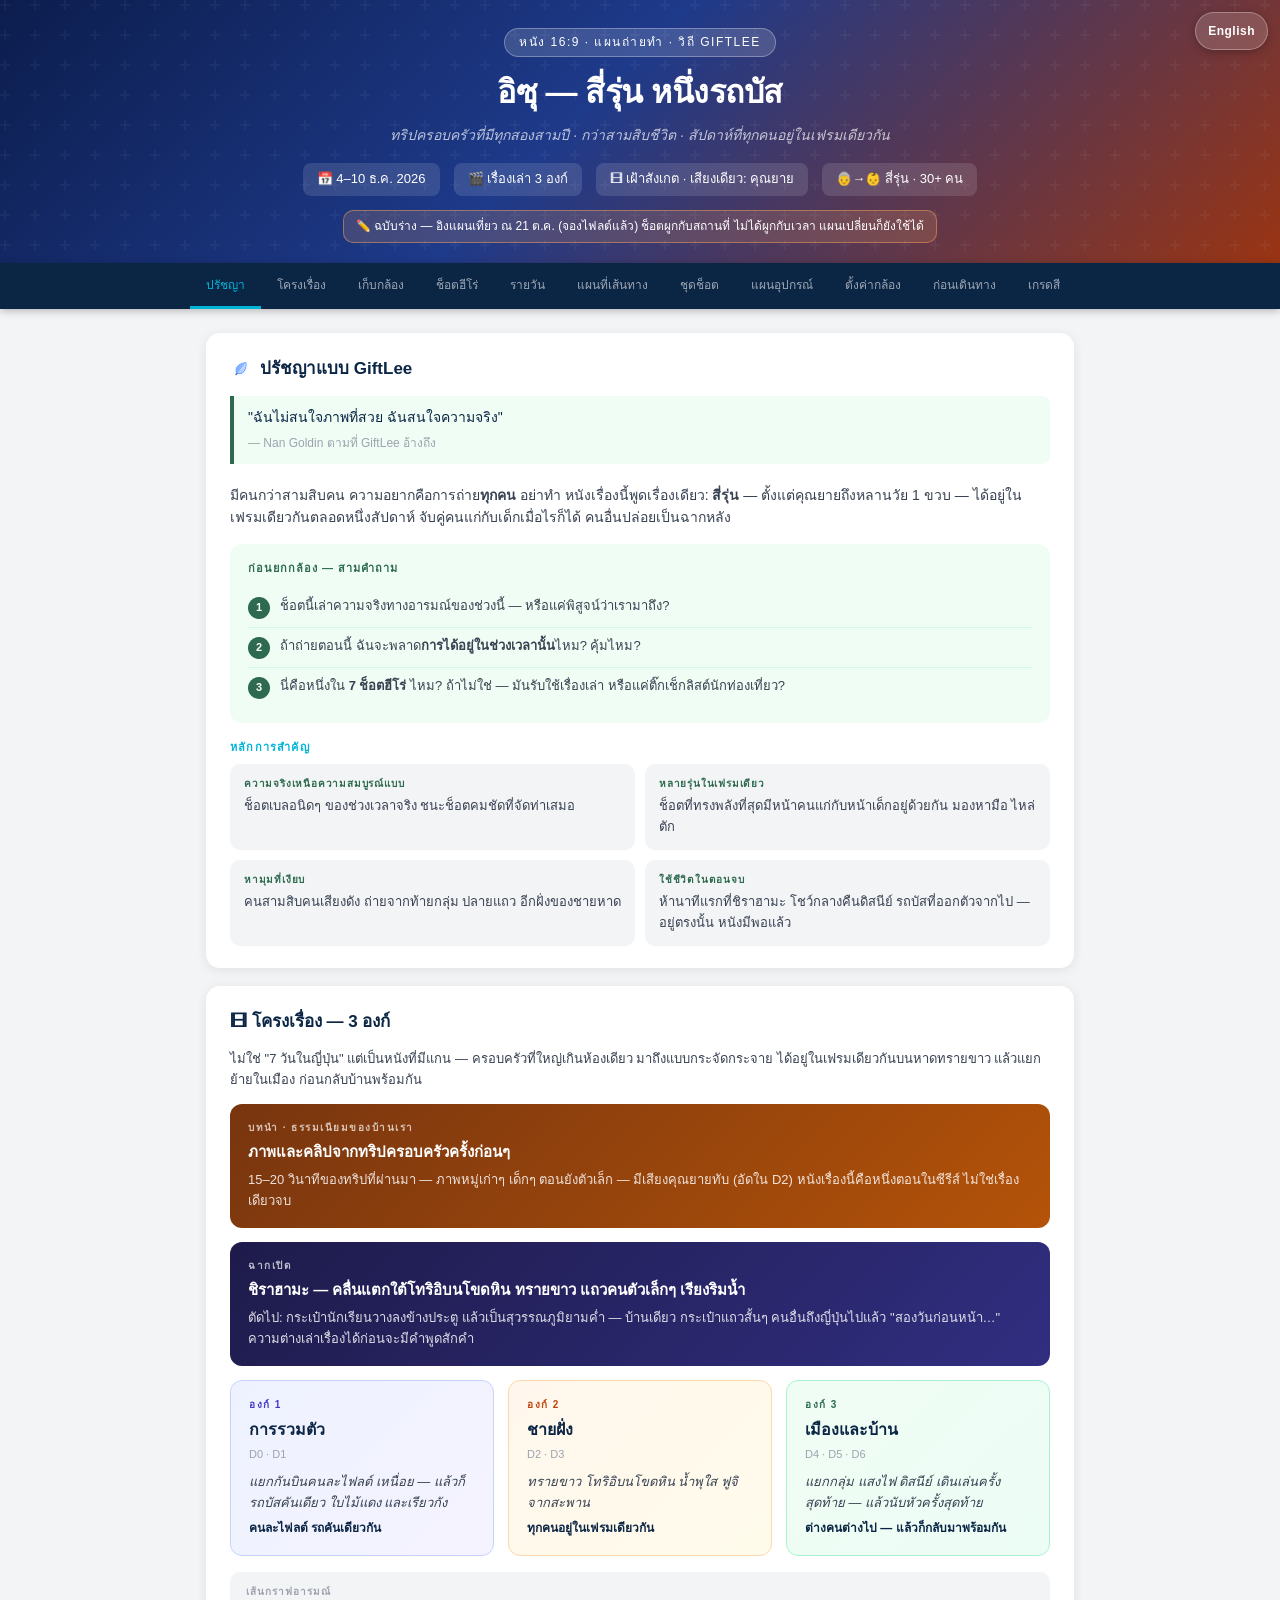
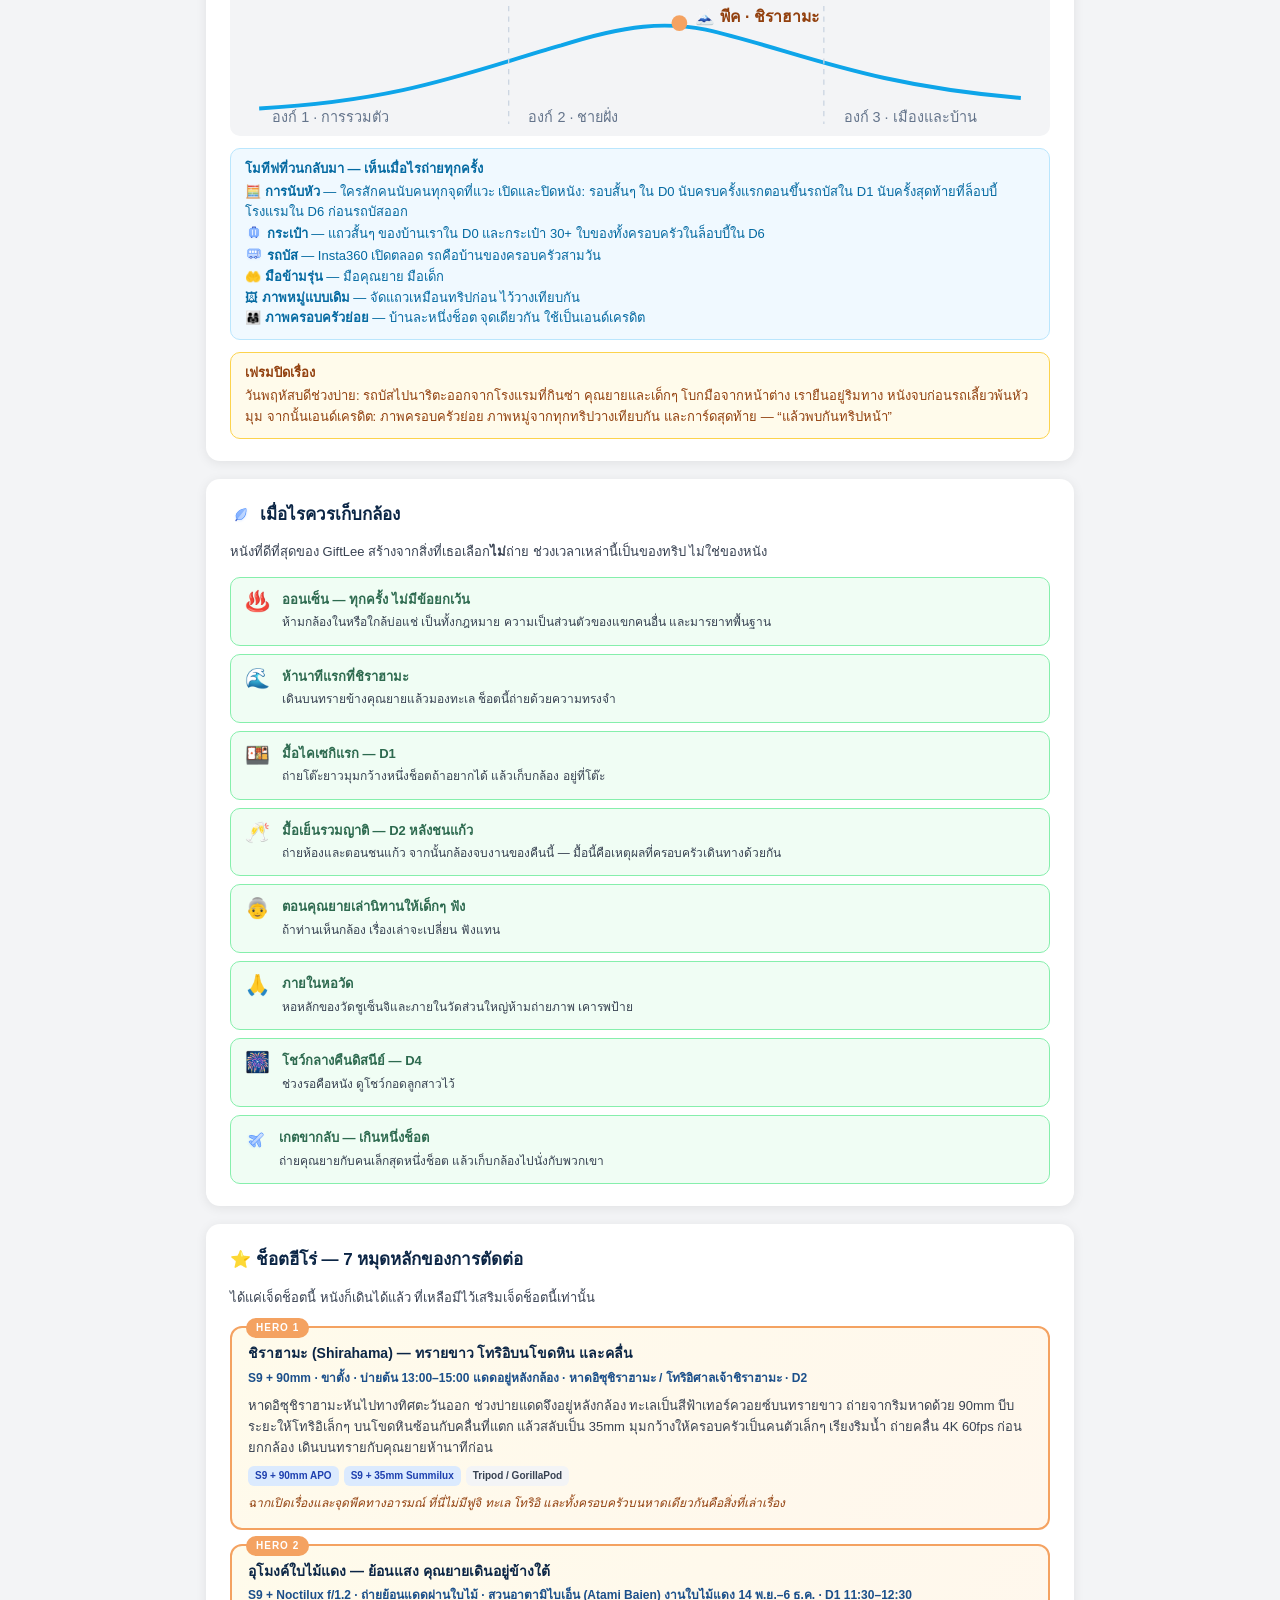
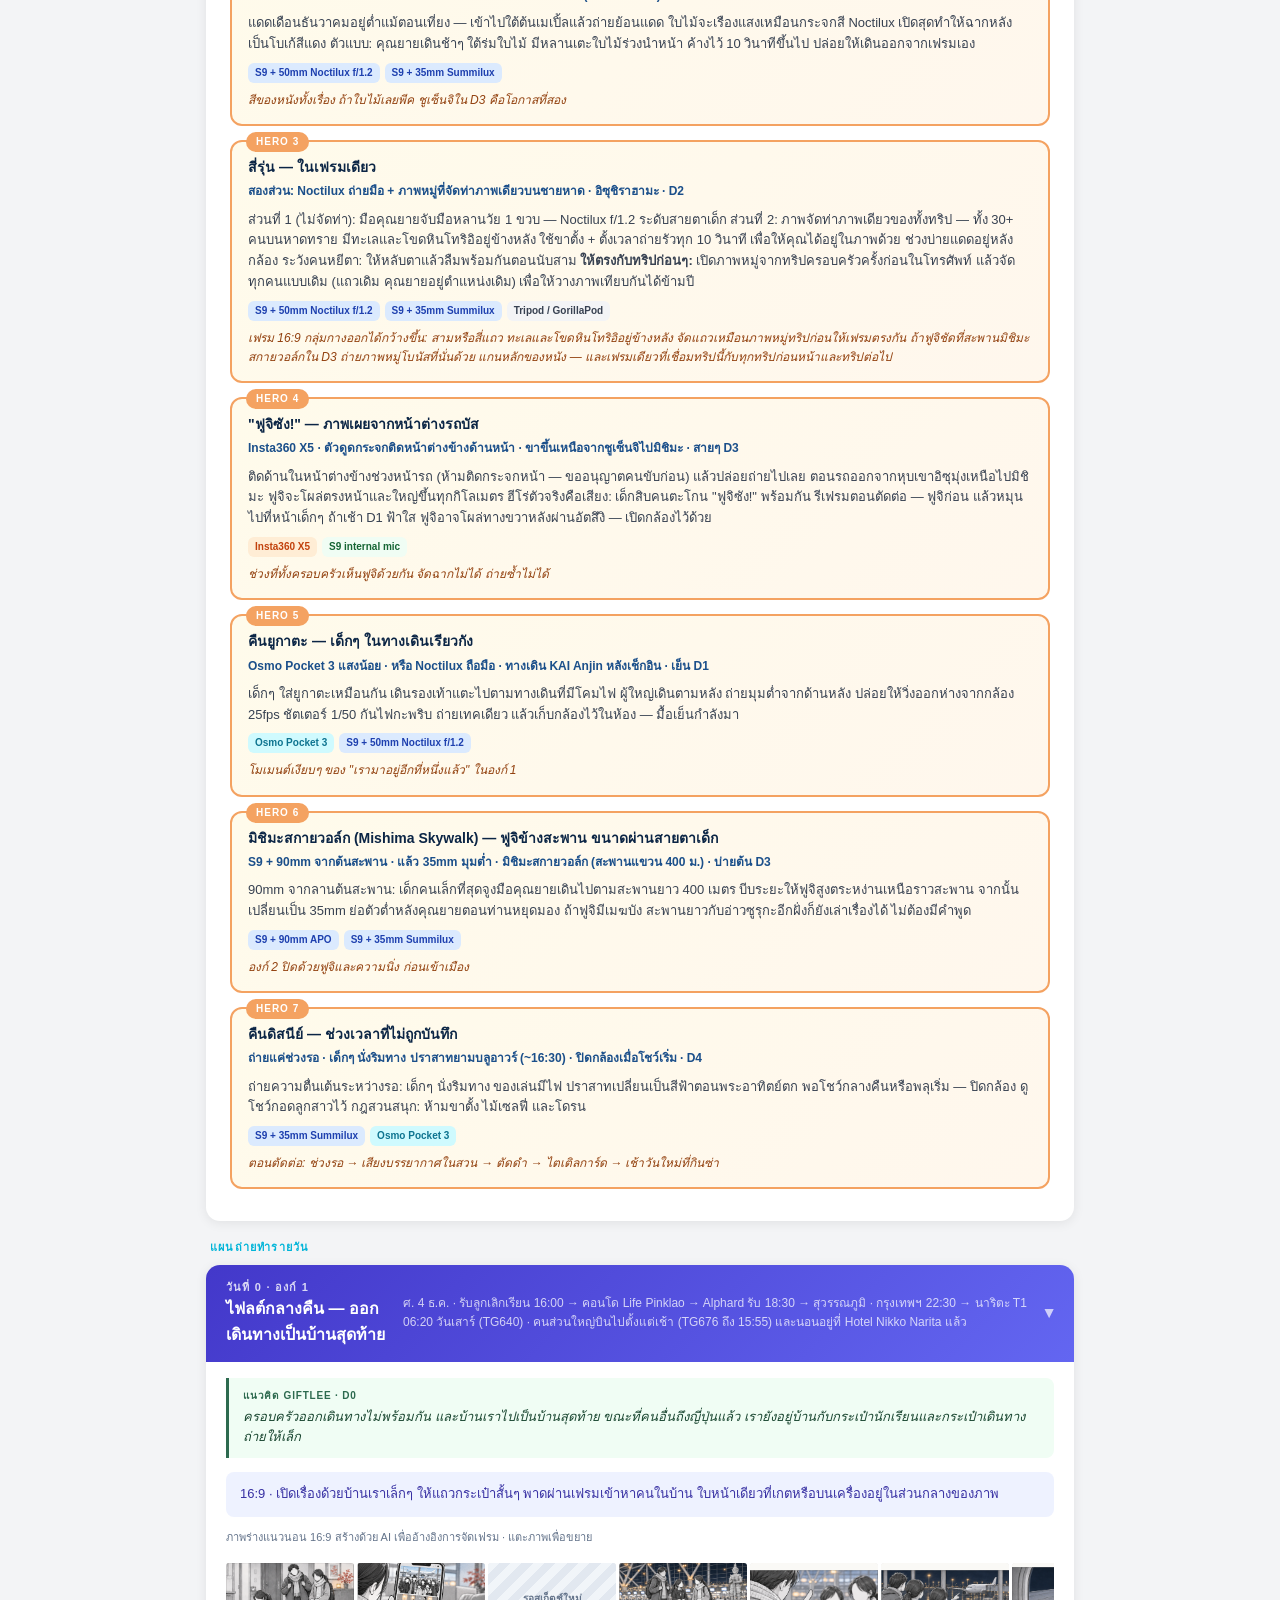
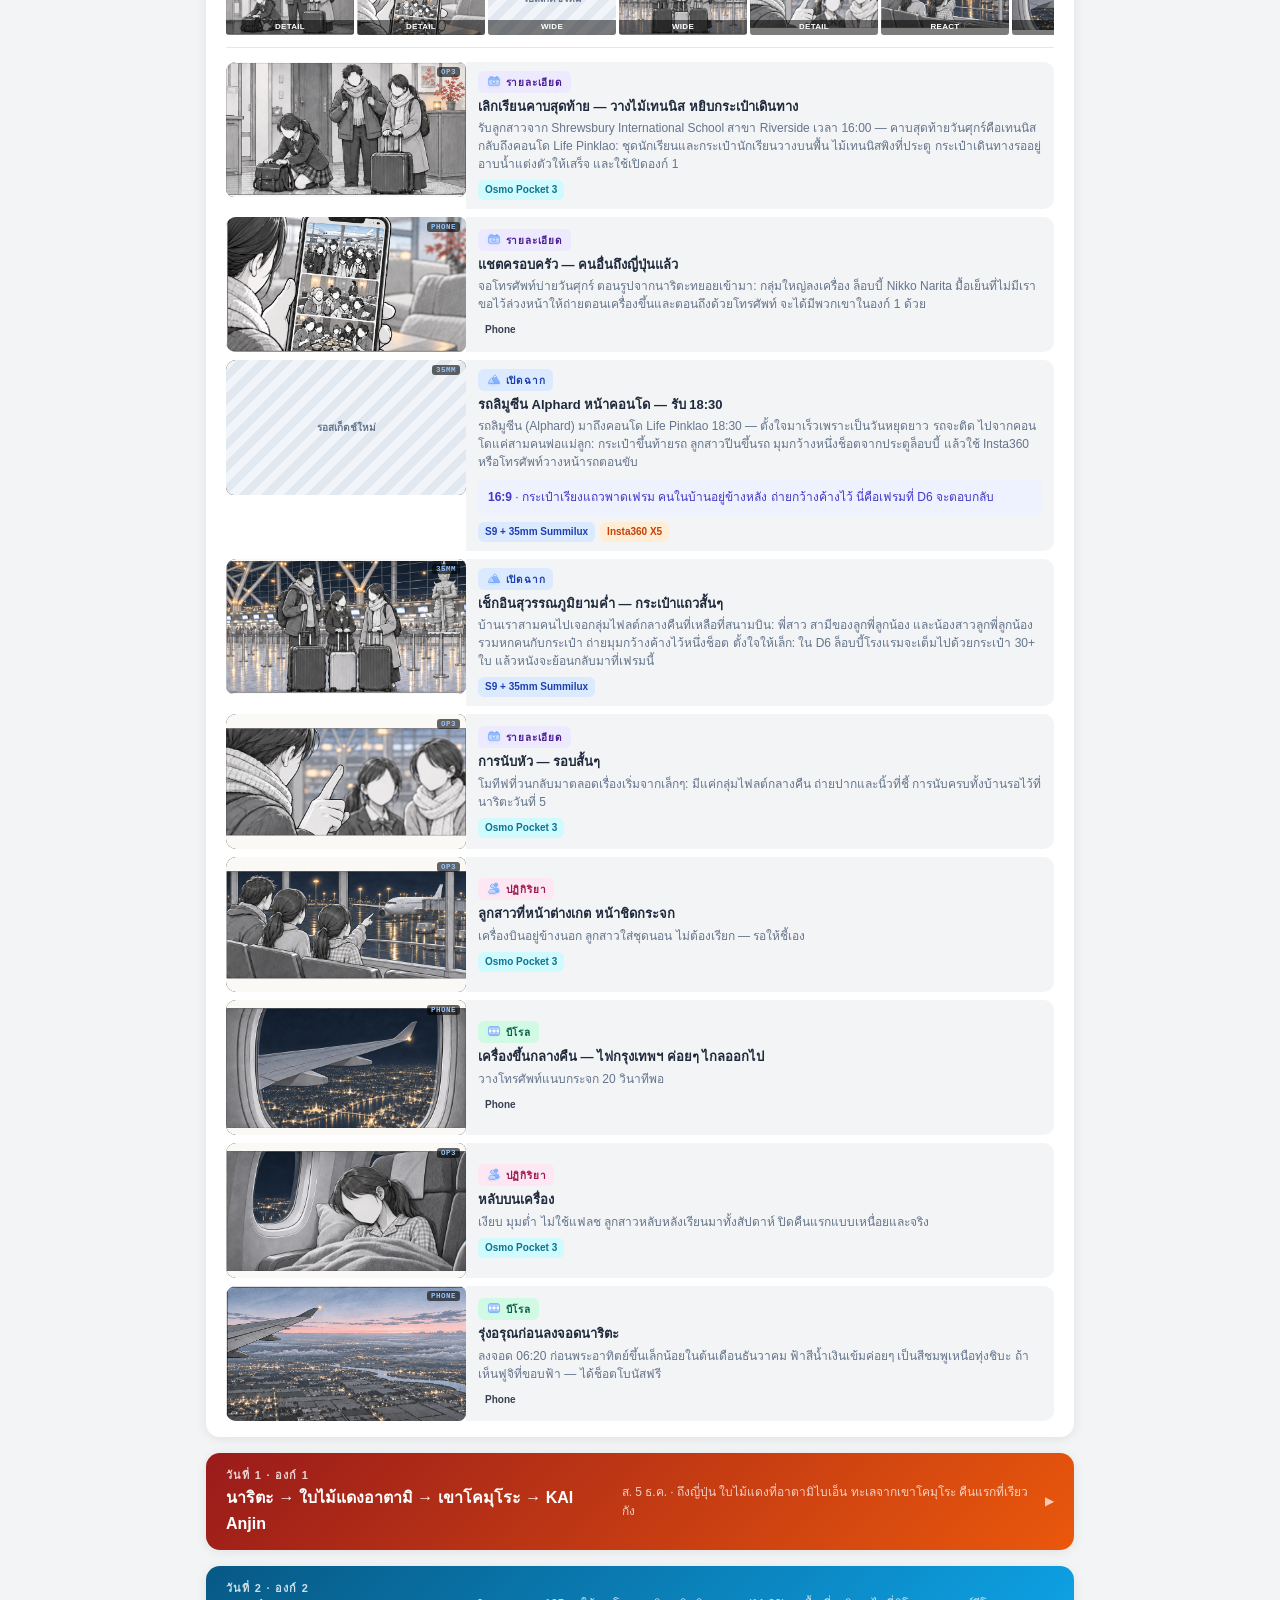
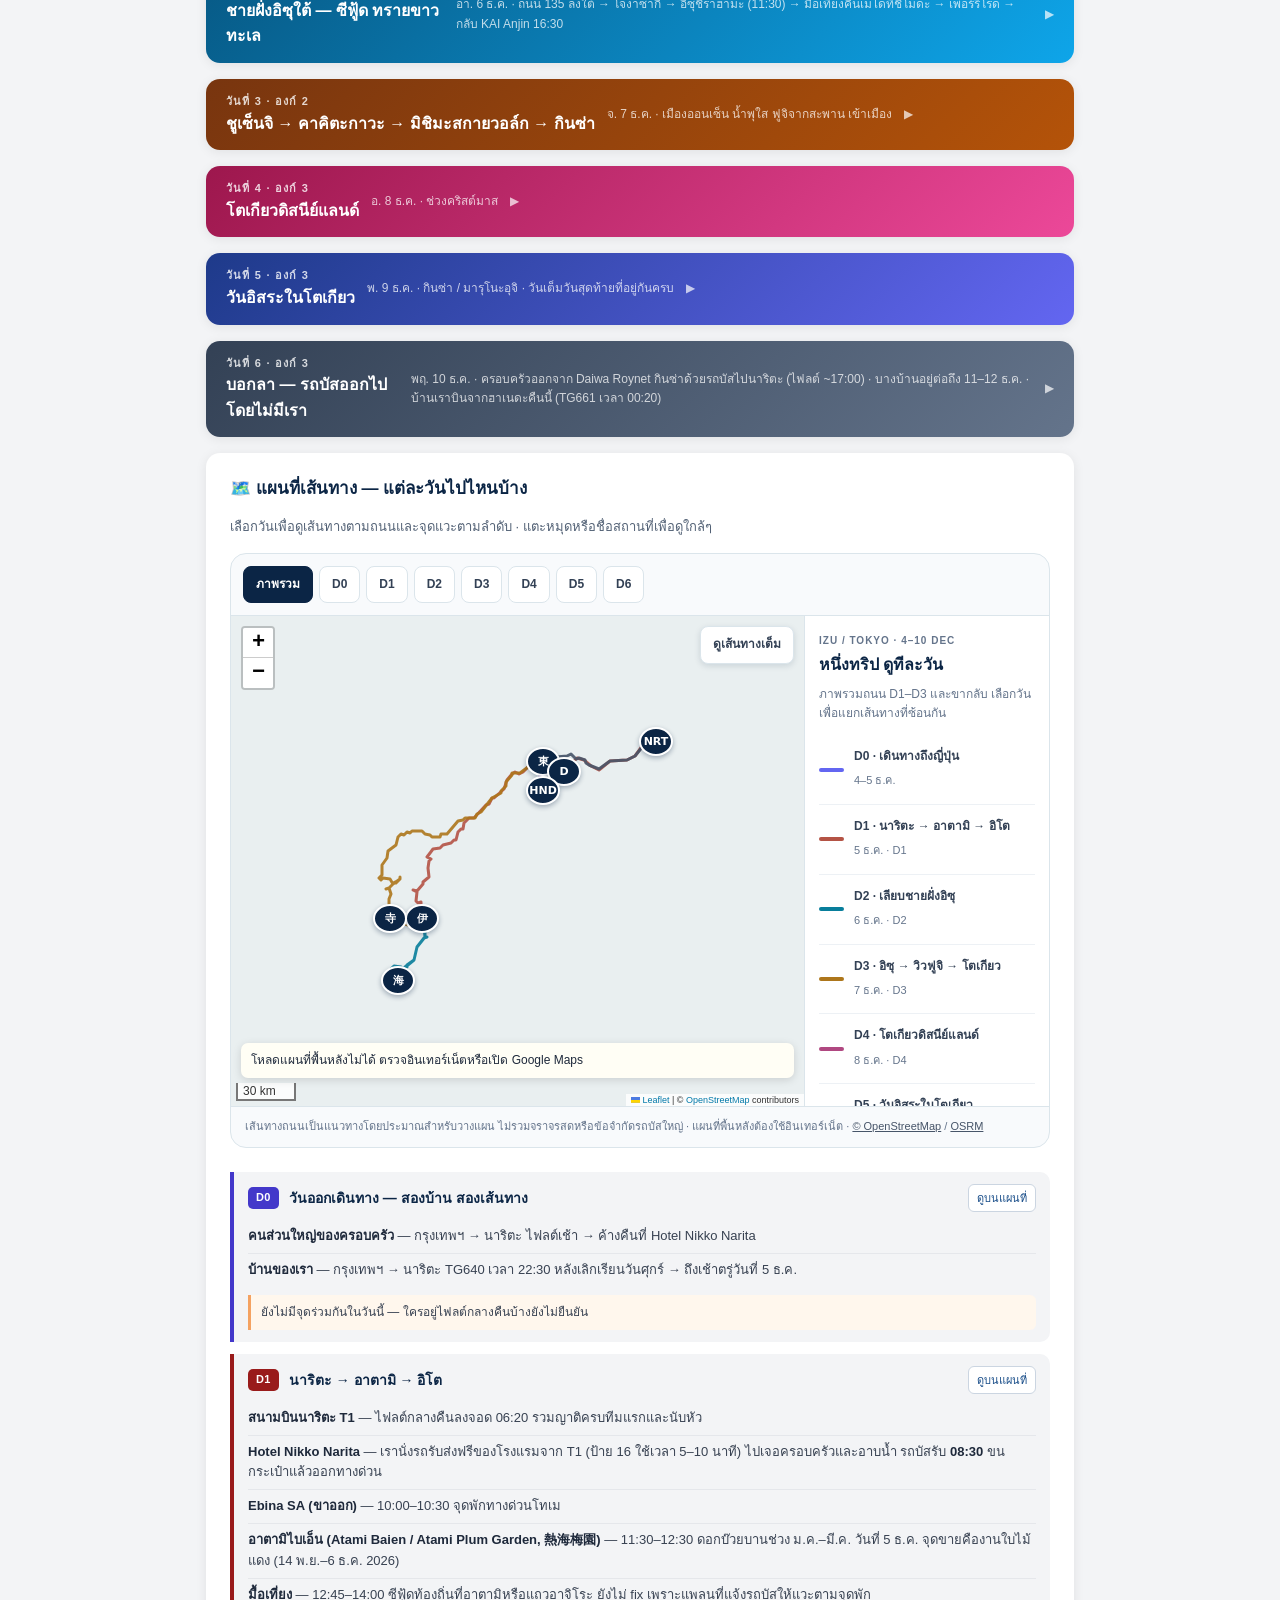
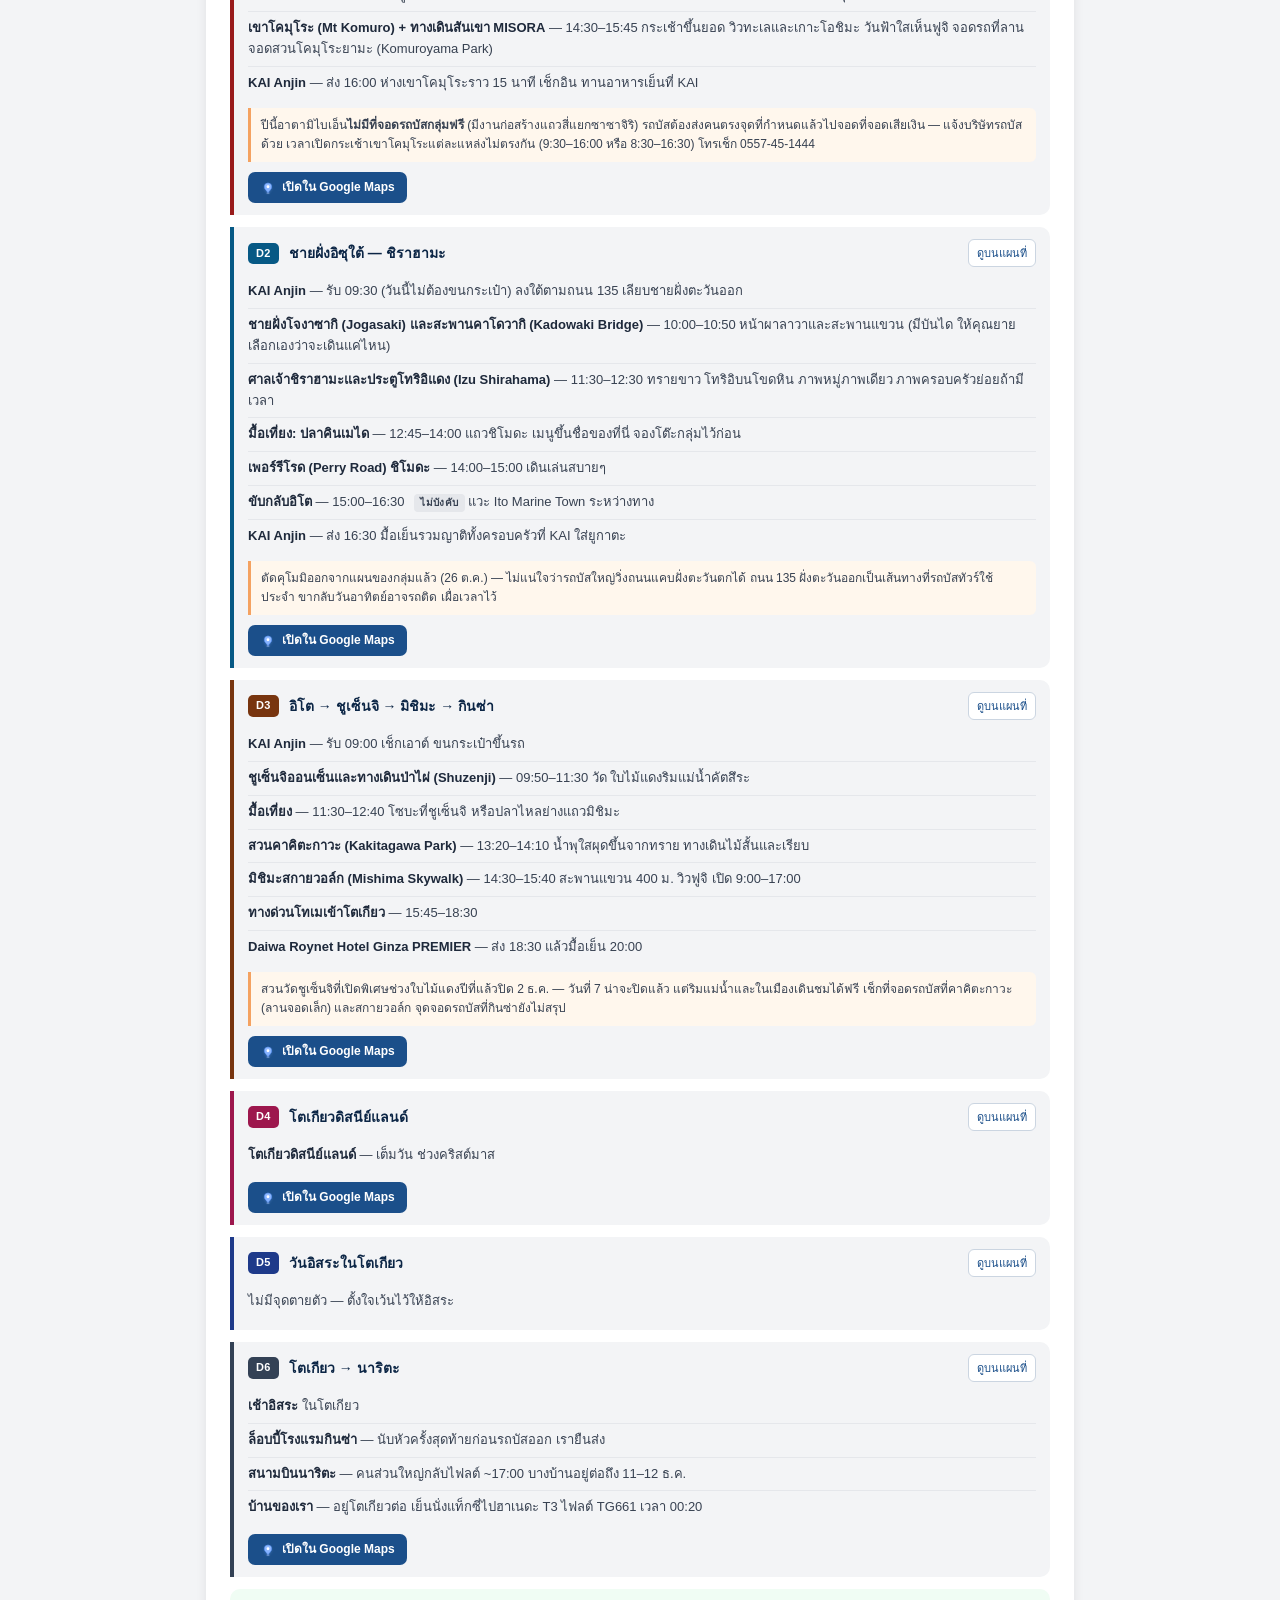
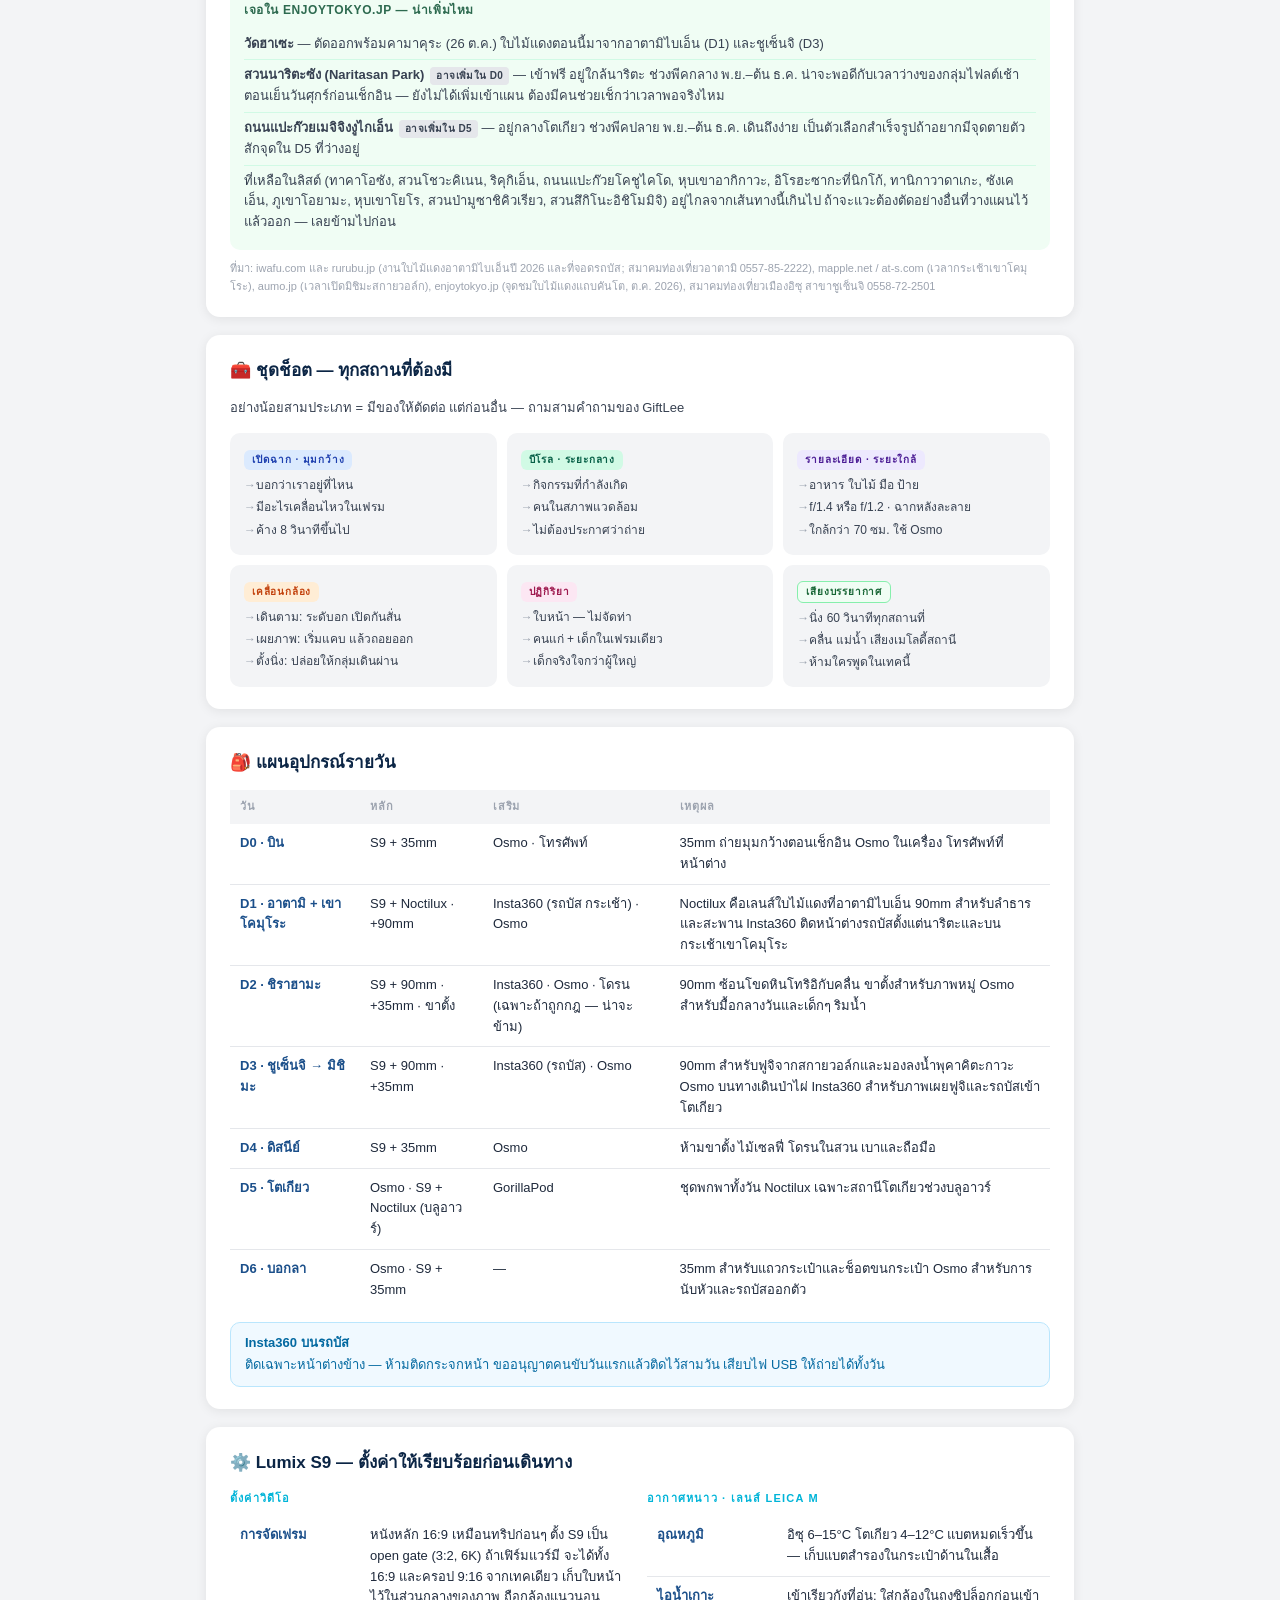
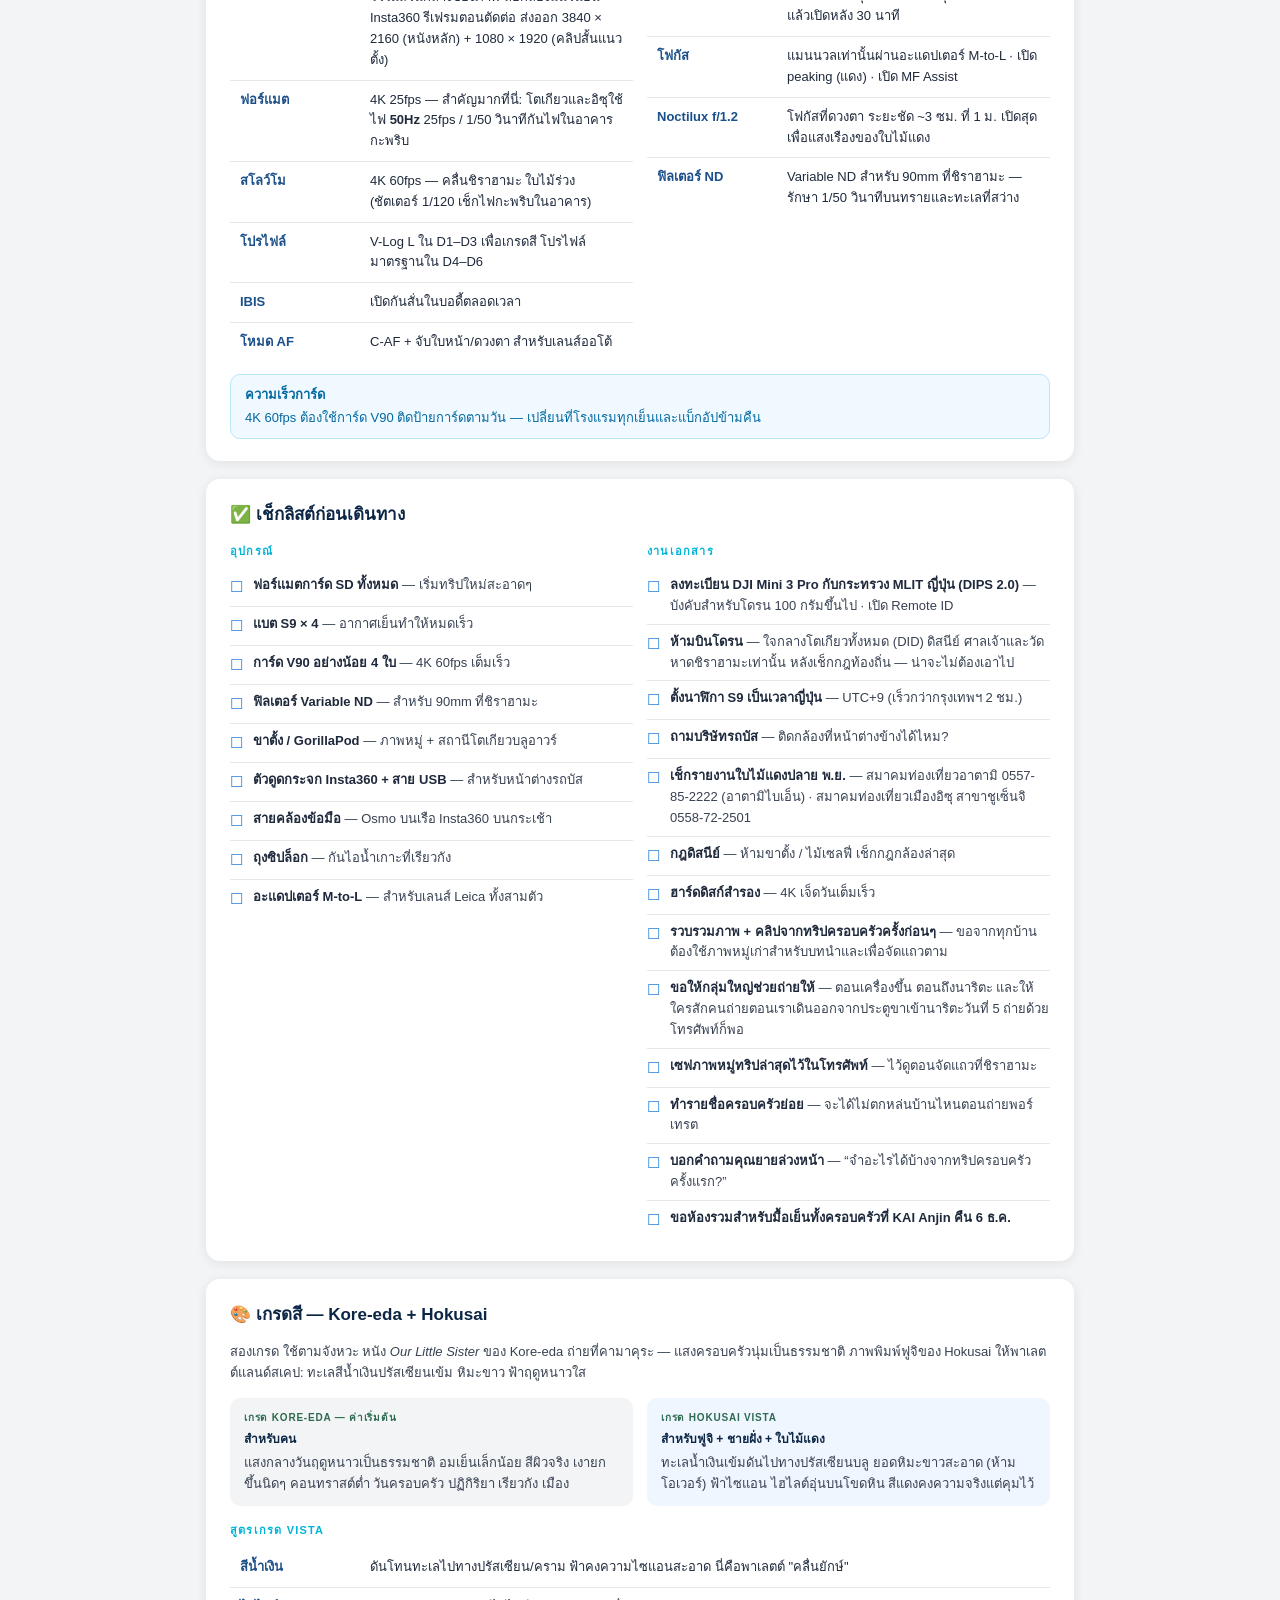
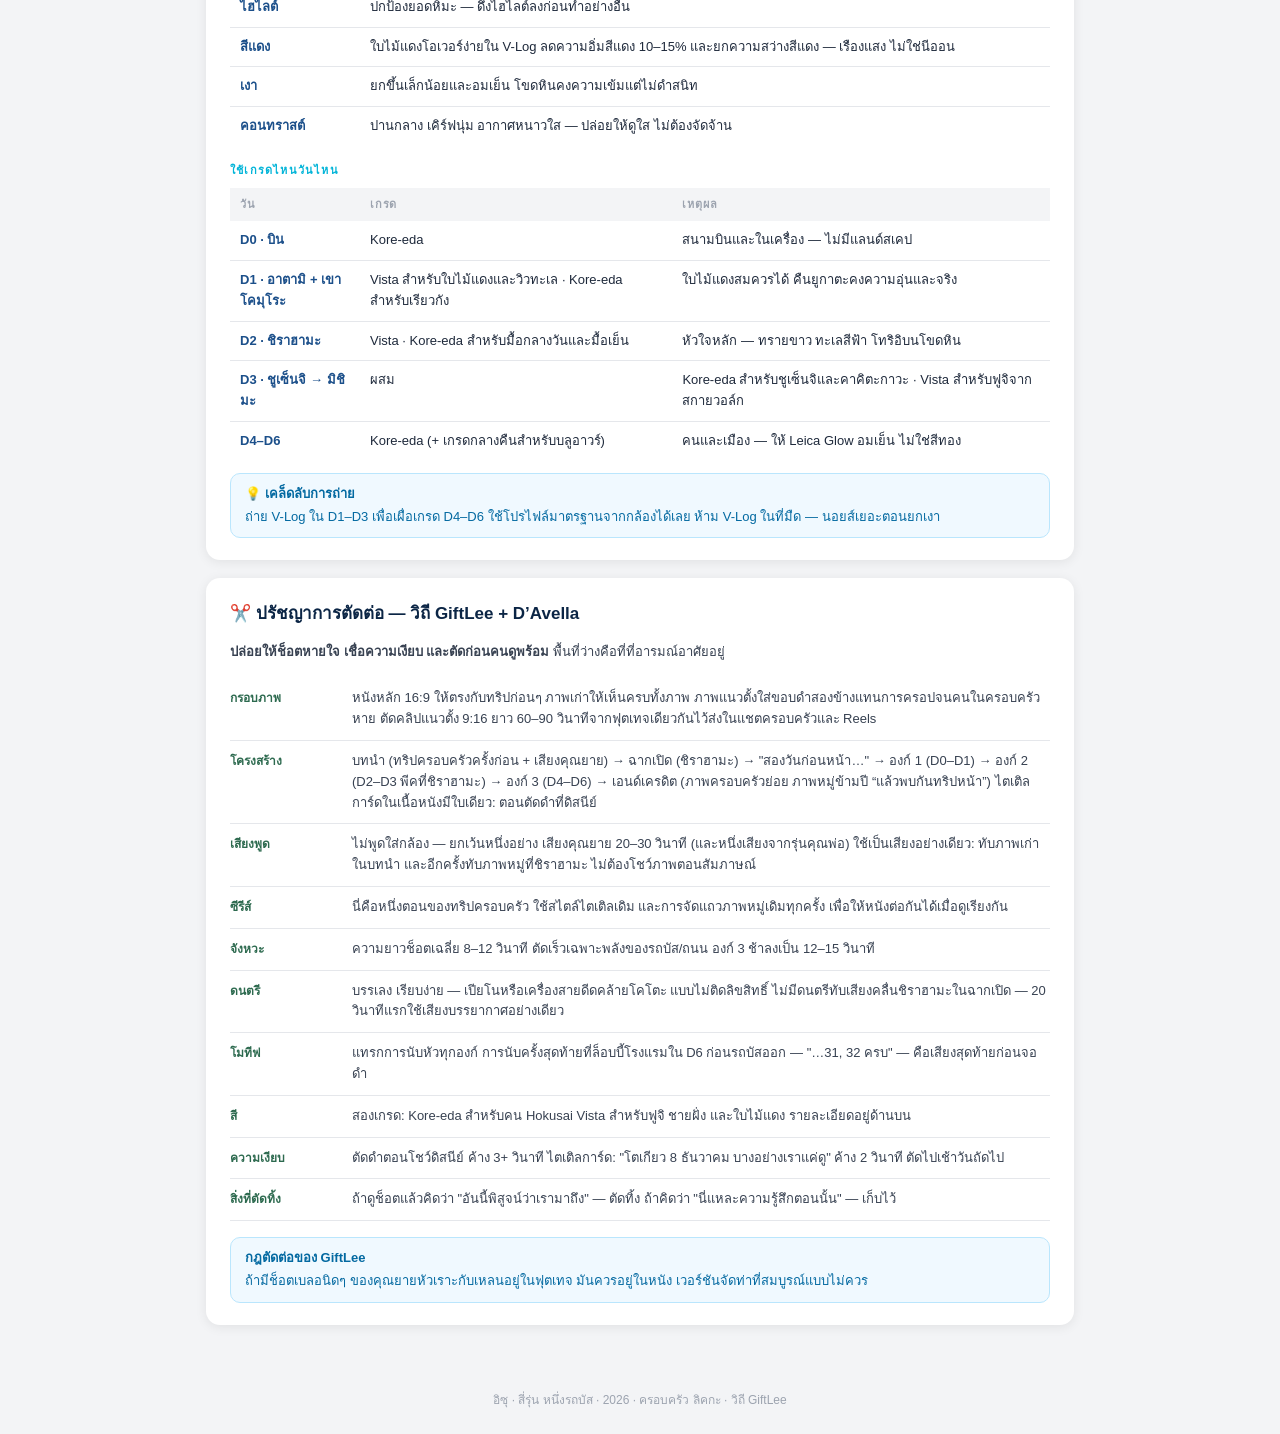
==== commit 34c2878f: "Update D0 with school pick-up, Alphard at 18:30 and the airport group Co-Authored-By: Claude Sonnet " ====
--- a/storyboard.html
+++ b/storyboard.html
@@ -535,12 +535,13 @@
    shot = [type, comp, enTitle, enNote, thTitle, thNote, gear[], heroNum?] */
 const DAYS=[
 {c:'#4338ca,#6366f1',
- en:{l:'Day 0 · Act I',n:'Night Flight — Last to Leave',d:'Fri 4 Dec · Bangkok 22:30 → Narita T1 06:20 Sat (TG640) · most of the family flew this morning (TG676, landed 15:55) and are already asleep at Hotel Nikko Narita',m:'The family leaves in pieces, and your household goes last. While the others are already in Japan, you are still at home with a school bag and a suitcase. Shoot it small.'},
- th:{l:'วันที่ 0 · องก์ 1',n:'ไฟลต์กลางคืน — ออกเดินทางเป็นบ้านสุดท้าย',d:'ศ. 4 ธ.ค. · กรุงเทพฯ 22:30 → นาริตะ T1 06:20 วันเสาร์ (TG640) · คนส่วนใหญ่บินไปตั้งแต่เช้า (TG676 ถึง 15:55) และนอนอยู่ที่ Hotel Nikko Narita แล้ว',m:'ครอบครัวออกเดินทางไม่พร้อมกัน และบ้านเราไปเป็นบ้านสุดท้าย ขณะที่คนอื่นถึงญี่ปุ่นแล้ว เรายังอยู่บ้านกับกระเป๋านักเรียนและกระเป๋าเดินทาง ถ่ายให้เล็ก'},
+ en:{l:'Day 0 · Act I',n:'Night Flight — Last to Leave',d:'Fri 4 Dec · school pick-up 16:00 → Life Pinklao condo → Alphard 18:30 → Suvarnabhumi · Bangkok 22:30 → Narita T1 06:20 Sat (TG640) · most of the family flew this morning (TG676, landed 15:55) and are already asleep at Hotel Nikko Narita',m:'The family leaves in pieces, and your household goes last. While the others are already in Japan, you are still at home with a school bag and a suitcase. Shoot it small.'},
+ th:{l:'วันที่ 0 · องก์ 1',n:'ไฟลต์กลางคืน — ออกเดินทางเป็นบ้านสุดท้าย',d:'ศ. 4 ธ.ค. · รับลูกเลิกเรียน 16:00 → คอนโด Life Pinklao → Alphard รับ 18:30 → สุวรรณภูมิ · กรุงเทพฯ 22:30 → นาริตะ T1 06:20 วันเสาร์ (TG640) · คนส่วนใหญ่บินไปตั้งแต่เช้า (TG676 ถึง 15:55) และนอนอยู่ที่ Hotel Nikko Narita แล้ว',m:'ครอบครัวออกเดินทางไม่พร้อมกัน และบ้านเราไปเป็นบ้านสุดท้าย ขณะที่คนอื่นถึงญี่ปุ่นแล้ว เรายังอยู่บ้านกับกระเป๋านักเรียนและกระเป๋าเดินทาง ถ่ายให้เล็ก'},
  s:[
- ['detail','cu','After the last class — school bag down, suitcase up','Your daughter home from school on Friday: uniform, school bag on the floor, suitcase by the door. The trip starts after the last bell, and this opens Act I.','เลิกเรียนคาบสุดท้าย — วางกระเป๋านักเรียน หยิบกระเป๋าเดินทาง','ลูกสาวกลับจากโรงเรียนวันศุกร์: ชุดนักเรียน กระเป๋านักเรียนวางบนพื้น กระเป๋าเดินทางรออยู่ที่ประตู ทริปเริ่มหลังเสียงออดเลิกเรียน และใช้เปิดองก์ 1',[OP]],
+ ['detail','cu','After the last class — tennis racket down, suitcase up','Pick your daughter up from Shrewsbury International School, Riverside Campus, at 16:00 — her last period on Fridays is tennis. Back at the Life Pinklao condo: uniform and school bag on the floor, racket by the door, suitcase waiting. A quick shower and change, and this opens Act I.','เลิกเรียนคาบสุดท้าย — วางไม้เทนนิส หยิบกระเป๋าเดินทาง','รับลูกสาวจาก Shrewsbury International School สาขา Riverside เวลา 16:00 — คาบสุดท้ายวันศุกร์คือเทนนิส กลับถึงคอนโด Life Pinklao: ชุดนักเรียนและกระเป๋านักเรียนวางบนพื้น ไม้เทนนิสพิงที่ประตู กระเป๋าเดินทางรออยู่ อาบน้ำแต่งตัวให้เสร็จ และใช้เปิดองก์ 1',[OP]],
  ['detail','cu','The family chat — the others already in Japan','Phone screen on Friday afternoon as photos arrive from Narita: the main group landing, the Nikko Narita lobby, a dinner without you. Ask them beforehand to film their own take-off and arrival on a phone, so they are in Act I too.','แชตครอบครัว — คนอื่นถึงญี่ปุ่นแล้ว','จอโทรศัพท์บ่ายวันศุกร์ ตอนรูปจากนาริตะทยอยเข้ามา: กลุ่มใหญ่ลงเครื่อง ล็อบบี้ Nikko Narita มื้อเย็นที่ไม่มีเรา ขอไว้ล่วงหน้าให้ถ่ายตอนเครื่องขึ้นและตอนถึงด้วยโทรศัพท์ จะได้มีพวกเขาในองก์ 1 ด้วย',[PH]],
- ['establish','ap','Suvarnabhumi check-in at night — a short line of suitcases','Only the night-flight group and their bags. Hold one wide. Small on purpose: on D6 the hotel lobby fills with 30+ suitcases, and the film comes back to this frame.','เช็กอินสุวรรณภูมิยามค่ำ — กระเป๋าแถวสั้นๆ','มีแค่กลุ่มไฟลต์กลางคืนกับกระเป๋า ถ่ายมุมกว้างค้างไว้หนึ่งช็อต ตั้งใจให้เล็ก: ใน D6 ล็อบบี้โรงแรมจะเต็มไปด้วยกระเป๋า 30+ ใบ แล้วหนังจะย้อนกลับมาที่เฟรมนี้',[L35]],
+ ['establish','ap','The Alphard at the kerb — 18:30 pick-up','The limousine (Alphard) arrives at Life Pinklao at 18:30 — early on purpose, because it is a long weekend and the roads will be jammed. Only the three of you: bags into the boot, your daughter climbing in. One wide from the lobby door, then Insta360 or phone on the dashboard for the drive.','รถลิมูซีน Alphard หน้าคอนโด — รับ 18:30','รถลิมูซีน (Alphard) มาถึงคอนโด Life Pinklao 18:30 — ตั้งใจมาเร็วเพราะเป็นวันหยุดยาว รถจะติด ไปจากคอนโดแค่สามคนพ่อแม่ลูก: กระเป๋าขึ้นท้ายรถ ลูกสาวปีนขึ้นรถ มุมกว้างหนึ่งช็อตจากประตูล็อบบี้ แล้วใช้ Insta360 หรือโทรศัพท์วางหน้ารถตอนขับ',[L35,X5]],
+ ['establish','ap','Suvarnabhumi check-in at night — a short line of suitcases','Your household of three meets the rest of the night-flight group at the airport: your sister, your cousin’s husband and your younger female cousin. Six people and their bags. Hold one wide. Small on purpose: on D6 the hotel lobby fills with 30+ suitcases, and the film comes back to this frame.','เช็กอินสุวรรณภูมิยามค่ำ — กระเป๋าแถวสั้นๆ','บ้านเราสามคนไปเจอกลุ่มไฟลต์กลางคืนที่เหลือที่สนามบิน: พี่สาว สามีของลูกพี่ลูกน้อง และน้องสาวลูกพี่ลูกน้อง รวมหกคนกับกระเป๋า ถ่ายมุมกว้างค้างไว้หนึ่งช็อต ตั้งใจให้เล็ก: ใน D6 ล็อบบี้โรงแรมจะเต็มไปด้วยกระเป๋า 30+ ใบ แล้วหนังจะย้อนกลับมาที่เฟรมนี้',[L35]],
  ['detail','cu','The headcount — a short one','The recurring motif of the film starts small: only the night-flight group. Film the lips and the pointing finger. The full count waits for Narita on the 5th.','การนับหัว — รอบสั้นๆ','โมทีฟที่วนกลับมาตลอดเรื่องเริ่มจากเล็กๆ: มีแค่กลุ่มไฟลต์กลางคืน ถ่ายปากและนิ้วที่ชี้ การนับครบทั้งบ้านรอไว้ที่นาริตะวันที่ 5',[OP]],
  ['reaction','fa','Your daughter at the gate window, face close to the glass','Plane outside, your daughter in pyjamas. Don’t call her — wait for her to point.','ลูกสาวที่หน้าต่างเกต หน้าชิดกระจก','เครื่องบินอยู่ข้างนอก ลูกสาวใส่ชุดนอน ไม่ต้องเรียก — รอให้ชี้เอง',[OP]],
  ['broll','wn','Night take-off — Bangkok lights falling away','Phone flat against the window. 20 seconds is enough.','เครื่องขึ้นกลางคืน — ไฟกรุงเทพฯ ค่อยๆ ไกลออกไป','วางโทรศัพท์แนบกระจก 20 วินาทีพอ',[PH]],
@@ -1074,7 +1075,7 @@
 
 // Native landscape sketches, regenerated for the 16:9 film. Original portrait assets are archived.
 const LANDSCAPE_SHEETS=[{"file":"day-0-landscape-0-0-color-v13.png","grid":[2,2],"size":[1672,941]},{"file":"day-0-landscape-0-4-color-v13.png","grid":[2,2],"size":[1672,941]},{"file":"day-1-landscape-0-0-color-v13.png","grid":[2,3],"size":[1366,1151]},{"file":"day-1-landscape-0-6-color-v13.png","grid":[2,3],"size":[1366,1151]},{"file":"day-1-landscape-2-12-color-v13.png","grid":[2,2],"size":[1672,941]},{"file":"day-2-landscape-0-0-color-v13.png","grid":[2,3],"size":[1366,1151]},{"file":"day-2-landscape-0-6-color-v13.png","grid":[2,3],"size":[1366,1151]},{"file":"day-2-landscape-2-12-color-v13.png","grid":[2,3],"size":[1366,1151],"rowEdges":[0,0.3327541268462207,0.6559513466550826,1]},{"file":"day-3-landscape-0-0-color-v13.png","grid":[2,3],"size":[1366,1151]},{"file":"day-3-landscape-0-6-color-v13.png","grid":[2,3],"size":[1367,1150],"rowEdges":[0,0.3640312771503041,0.6629018245004344,1]},{"file":"day-4-landscape-0-0-color-v13.png","grid":[2,3],"size":[1366,1151]},{"file":"day-5-landscape-0-0-color-v13.png","grid":[2,3],"size":[1366,1151],"rowEdges":[0,0.34057341442224154,0.6672458731537794,1]},{"file":"day-6-landscape-0-0-color-v13.png","grid":[2,3],"size":[1366,1151]},{"file":"landscape-corrections-color-v13.png","grid":[2,3],"size":[1366,1151]},{"file":"landscape-evening-corrections-color-v13.png","grid":[1,2],"size":[1173,1341]},{"file":"household-three-faceless-landscape-color-v13.png","grid":[2,3],"size":[1448,1086],"rowEdges":[0,0.3664825046040516,0.6685082872928176,1]},{"file":"izu-new-stops-landscape-color-v13.png","grid":[2,2],"size":[1672,941]}];
-const THUMB_CELLS=[["land:15:0","land:0:1","land:15:1","land:15:2","land:15:3","land:15:4","land:15:5","land:1:3"],["land:2:0","land:13:0","land:2:2","land:2:3","land:2:4","land:2:5","land:3:0","land:3:1","land:3:2","land:13:1","land:13:2","land:3:5","land:4:0","land:4:1","land:4:2","land:4:3"],["land:5:0","land:16:0","land:5:3","land:13:3","land:5:5","land:6:0","land:6:1","land:6:3","land:6:4","land:6:5","land:7:0","land:5:1","land:16:1","land:7:1","land:7:2","land:7:3","land:7:4"],["land:8:0","land:8:1","land:8:2","land:16:2","land:8:3","land:8:4","land:8:5","land:9:0","land:9:1","land:9:2","land:9:3","land:9:4","land:9:5"],["land:10:0","land:10:1","land:10:2","land:10:3","land:10:4","land:10:5"],["land:11:0","land:11:1","land:11:2","land:11:3","land:11:4","land:14:0"],["land:12:0","land:13:4","land:12:2","land:12:3","land:14:1"]];
+const THUMB_CELLS=[["land:15:0","land:0:1","pending","land:15:1","land:15:2","land:15:3","land:15:4","land:15:5","land:1:3"],["land:2:0","land:13:0","land:2:2","land:2:3","land:2:4","land:2:5","land:3:0","land:3:1","land:3:2","land:13:1","land:13:2","land:3:5","land:4:0","land:4:1","land:4:2","land:4:3"],["land:5:0","land:16:0","land:5:3","land:13:3","land:5:5","land:6:0","land:6:1","land:6:3","land:6:4","land:6:5","land:7:0","land:5:1","land:16:1","land:7:1","land:7:2","land:7:3","land:7:4"],["land:8:0","land:8:1","land:8:2","land:16:2","land:8:3","land:8:4","land:8:5","land:9:0","land:9:1","land:9:2","land:9:3","land:9:4","land:9:5"],["land:10:0","land:10:1","land:10:2","land:10:3","land:10:4","land:10:5"],["land:11:0","land:11:1","land:11:2","land:11:3","land:11:4","land:14:0"],["land:12:0","land:13:4","land:12:2","land:12:3","land:14:1"]];
 function art(di,si){
  if(THUMB_CELLS[di][si]==='pending')return `<span class="shot-art shot-pending" aria-hidden="true" style="display:flex;align-items:center;justify-content:center">${lang==='th'?'รอสเก็ตช์ใหม่':'New sketch pending'}</span>`;
  const [,sheetIndex,cellIndex]=THUMB_CELLS[di][si].split(':').map(Number);
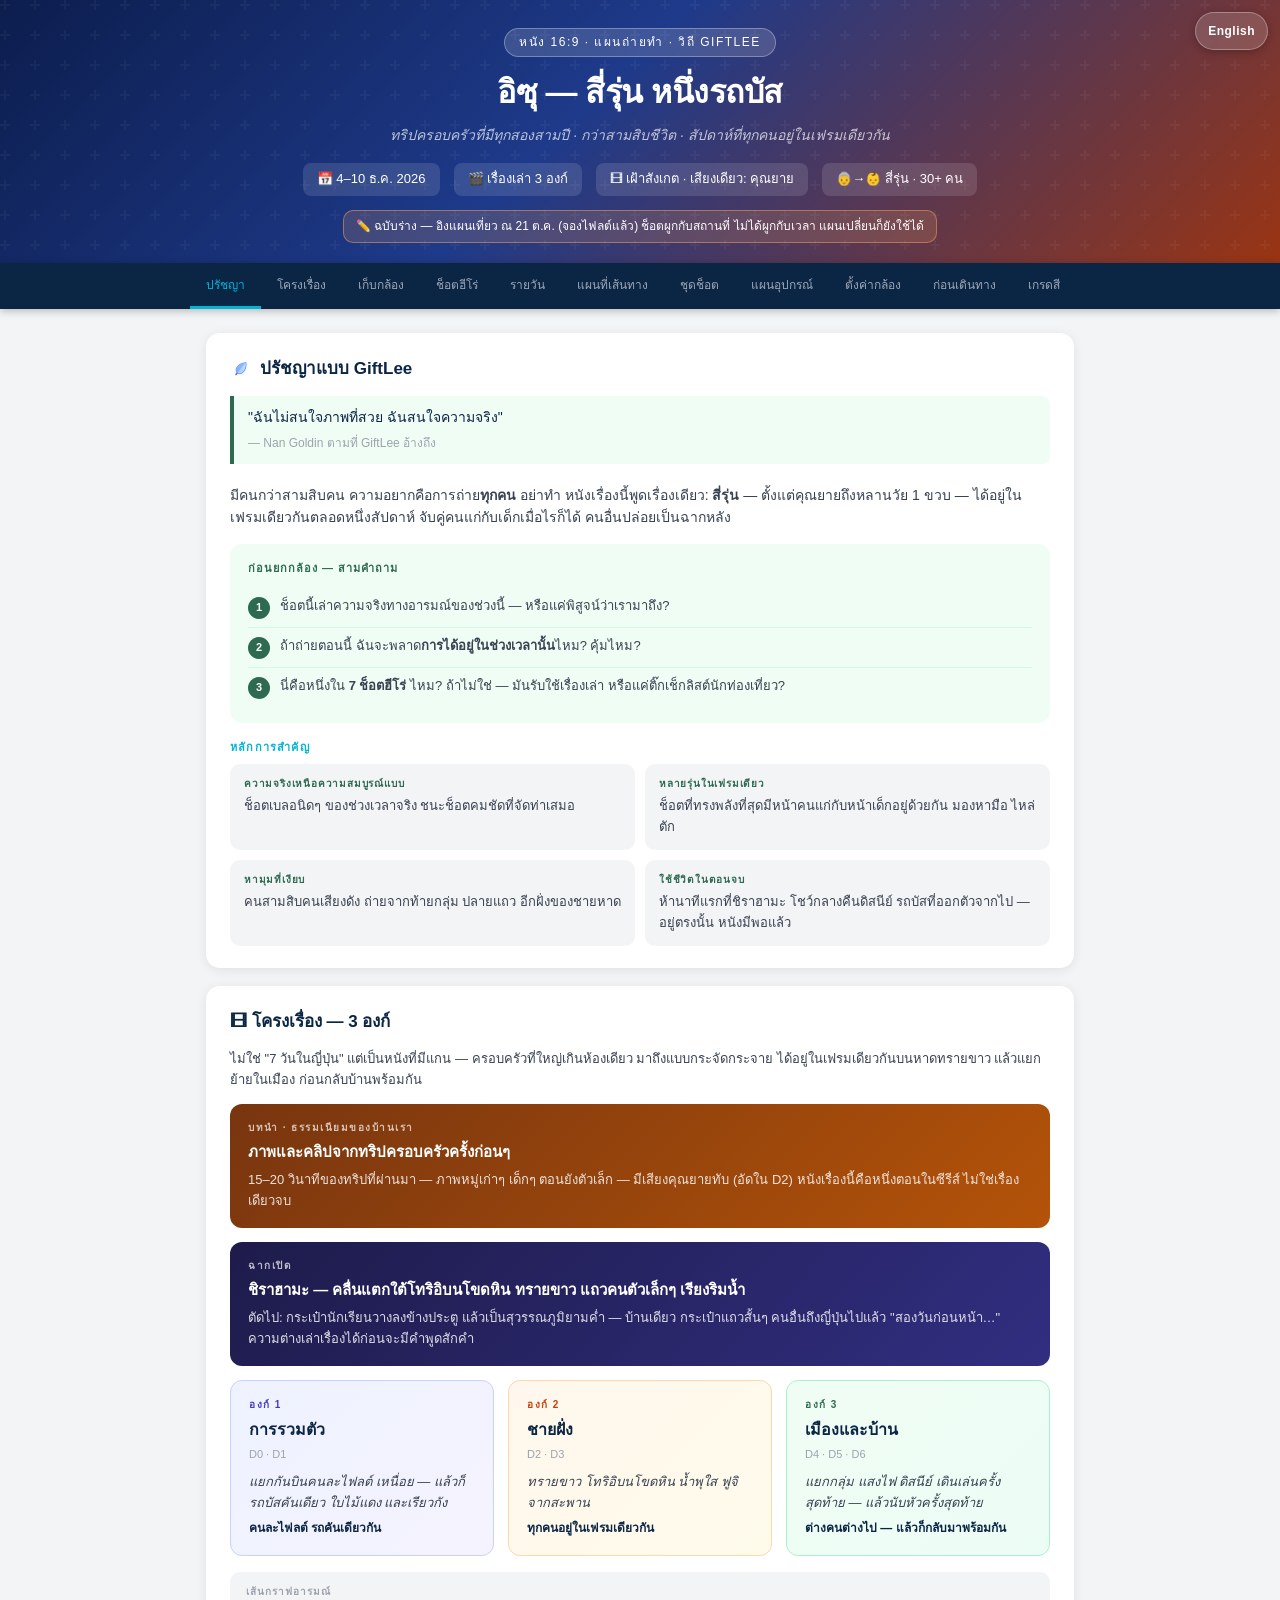
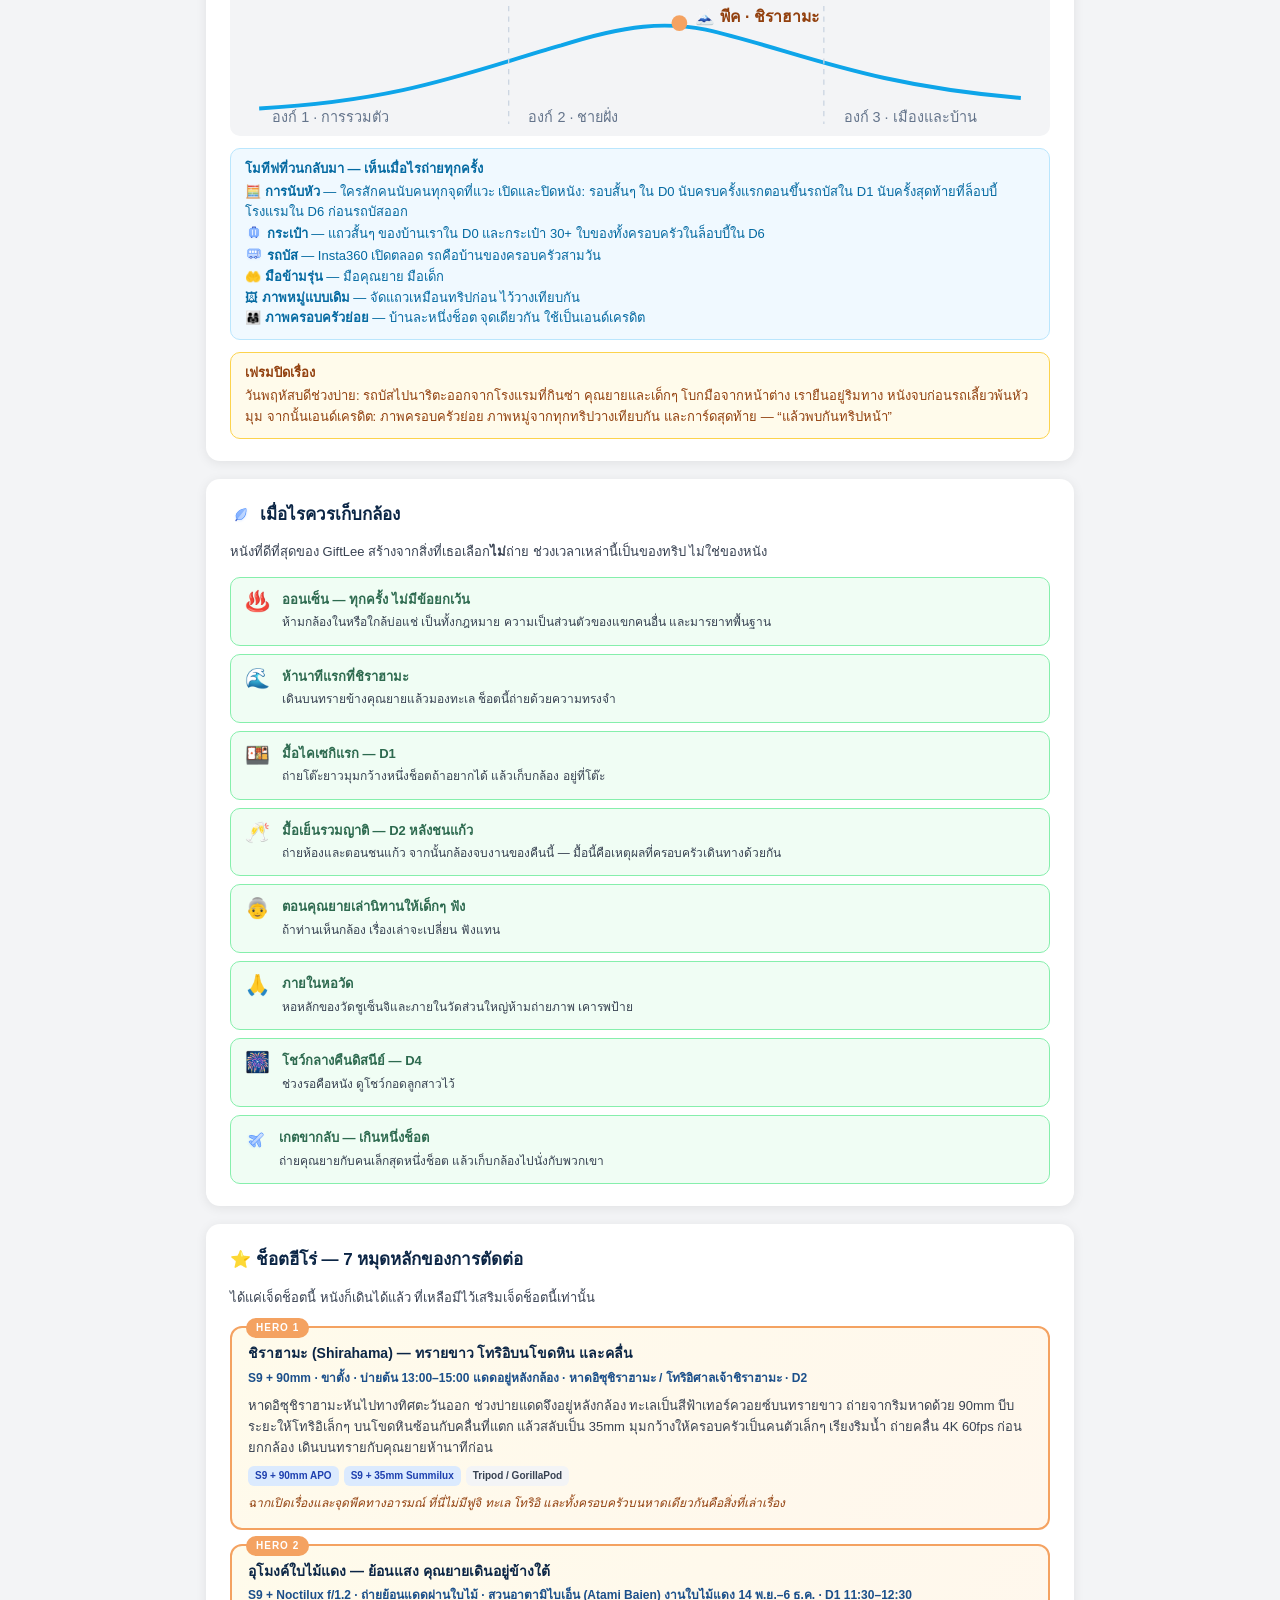
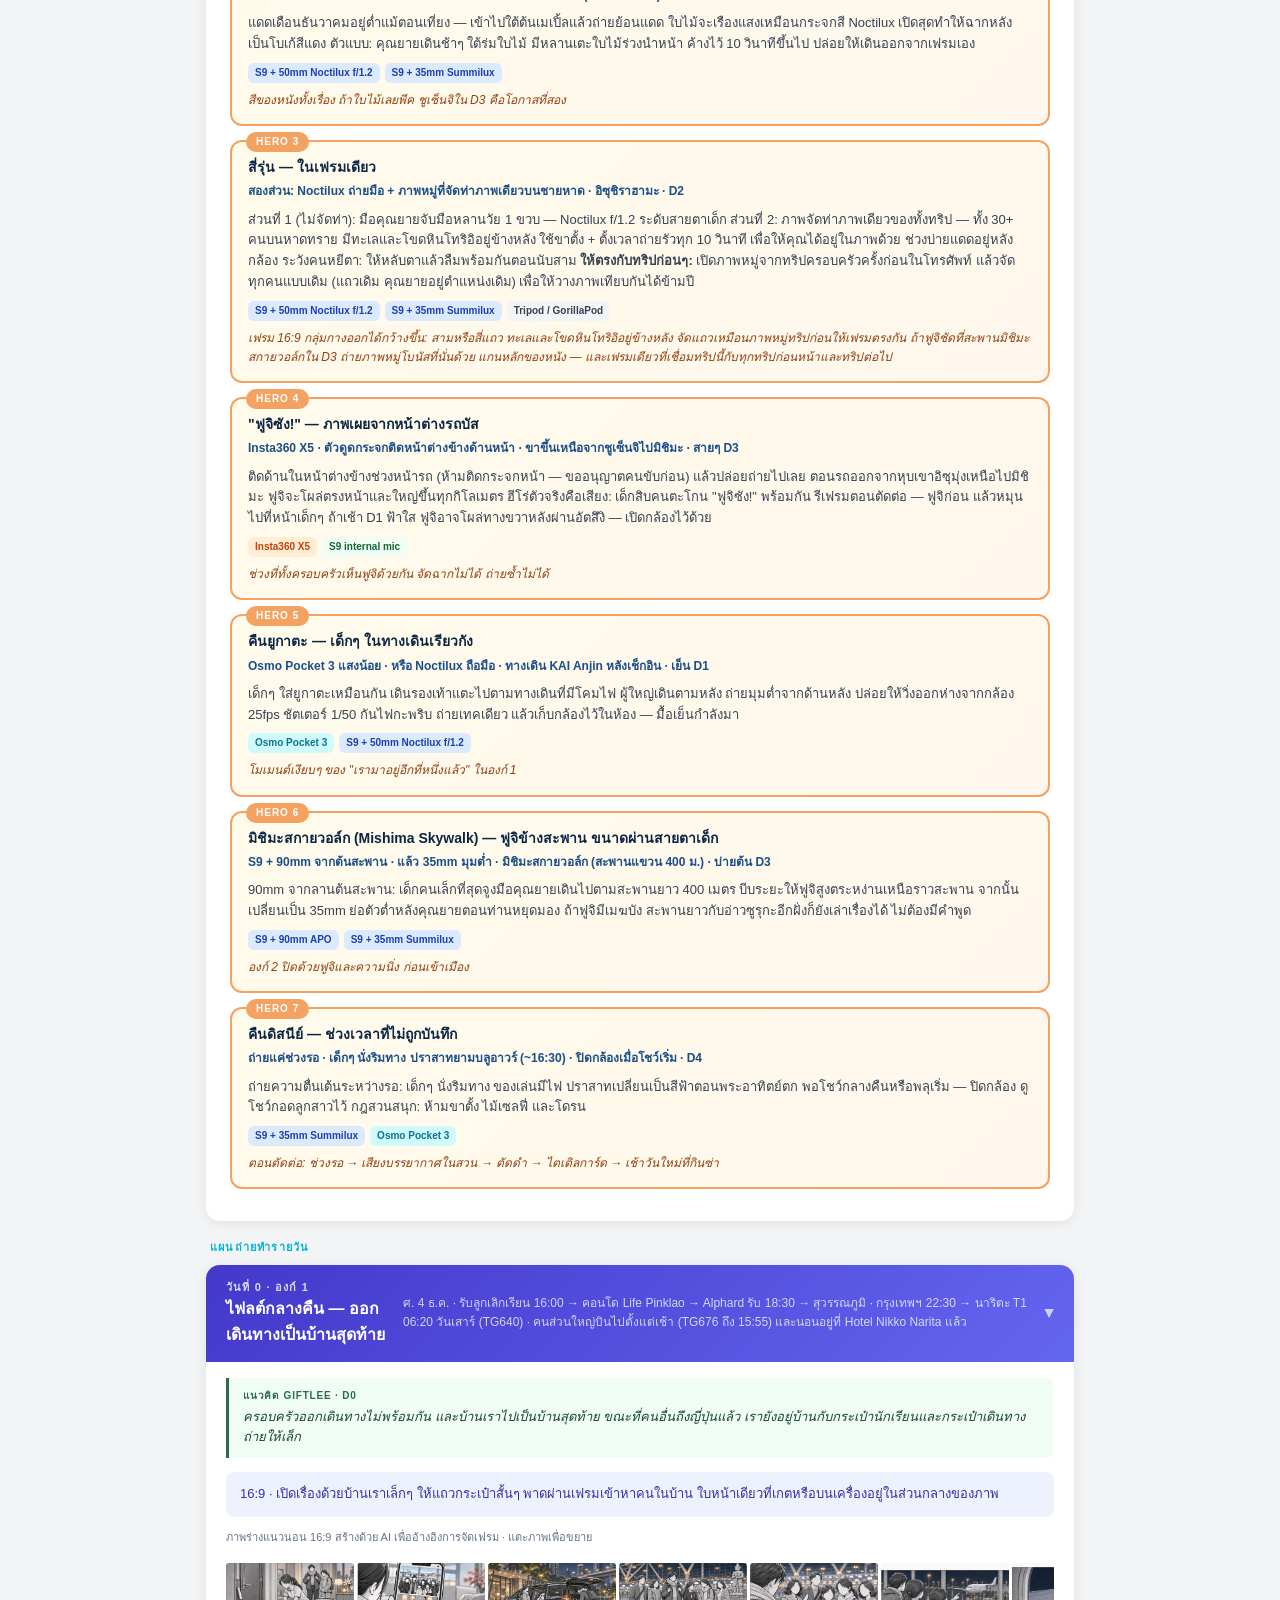
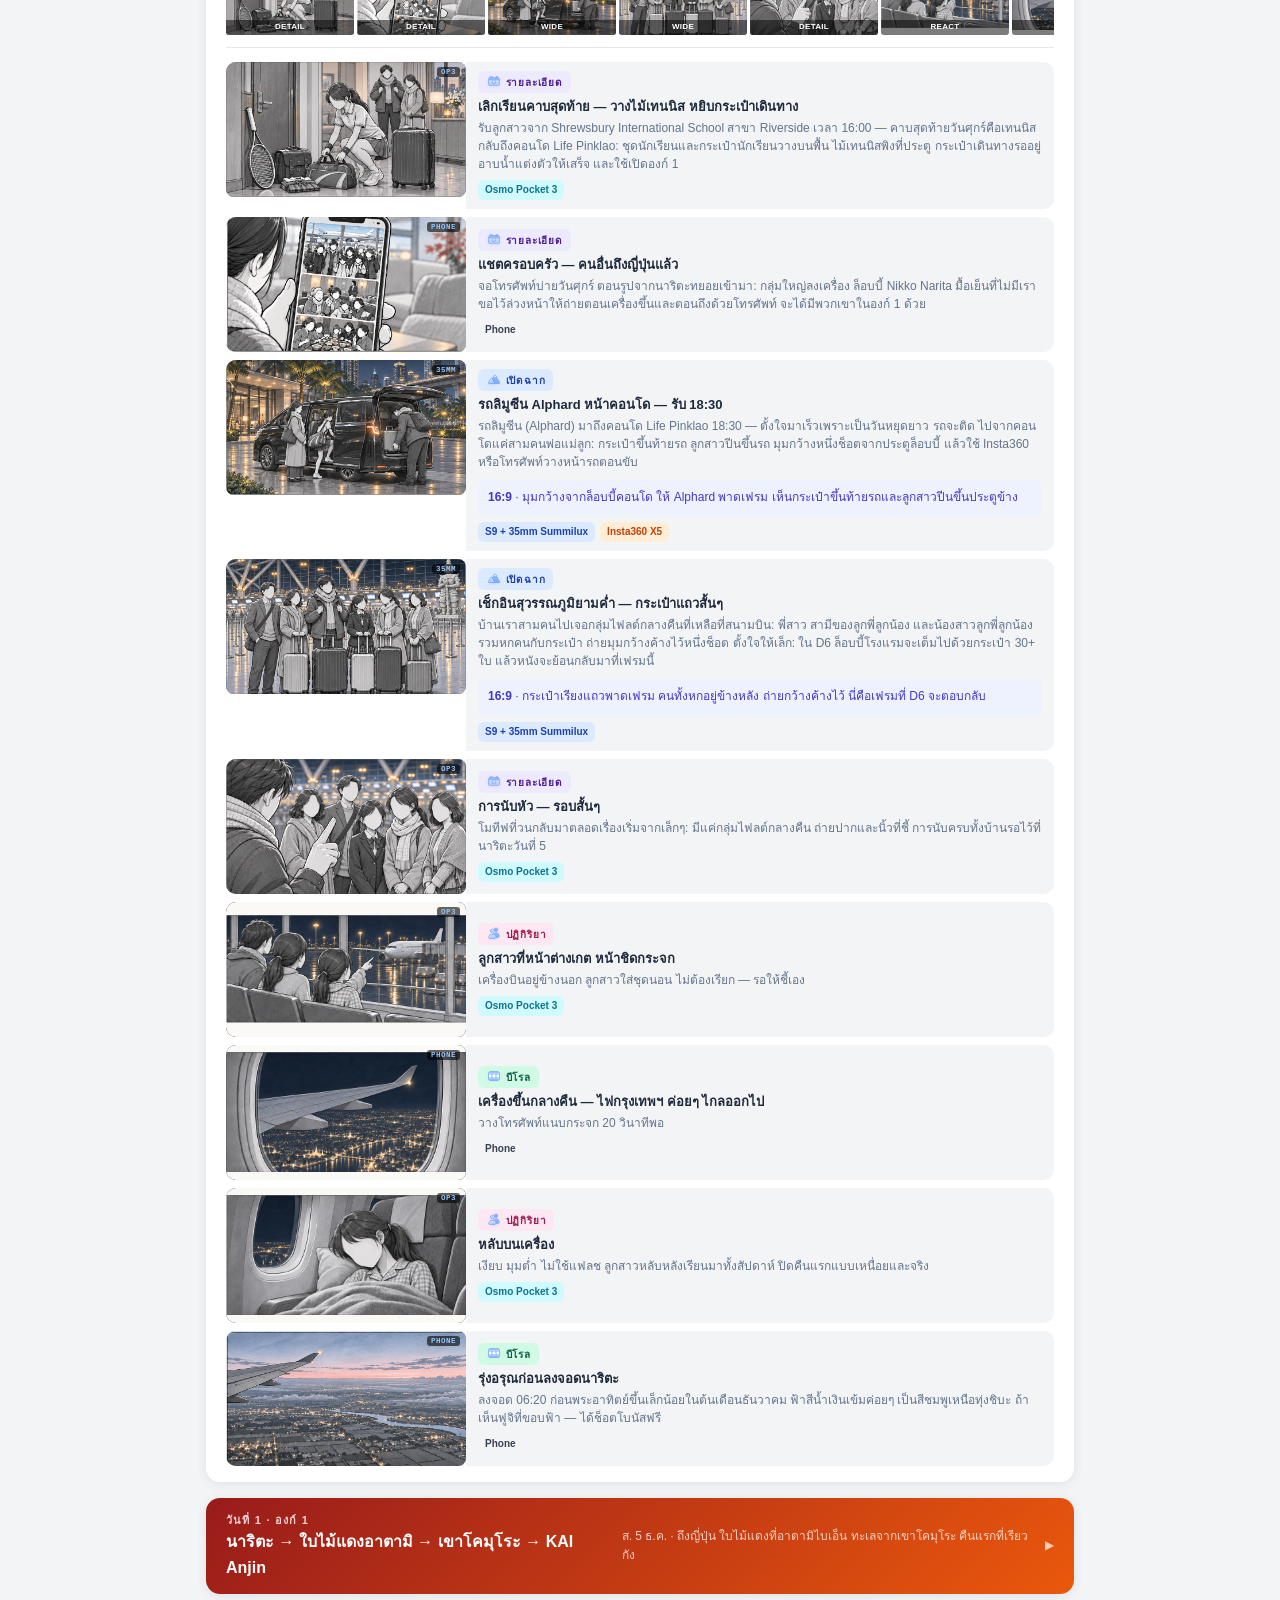
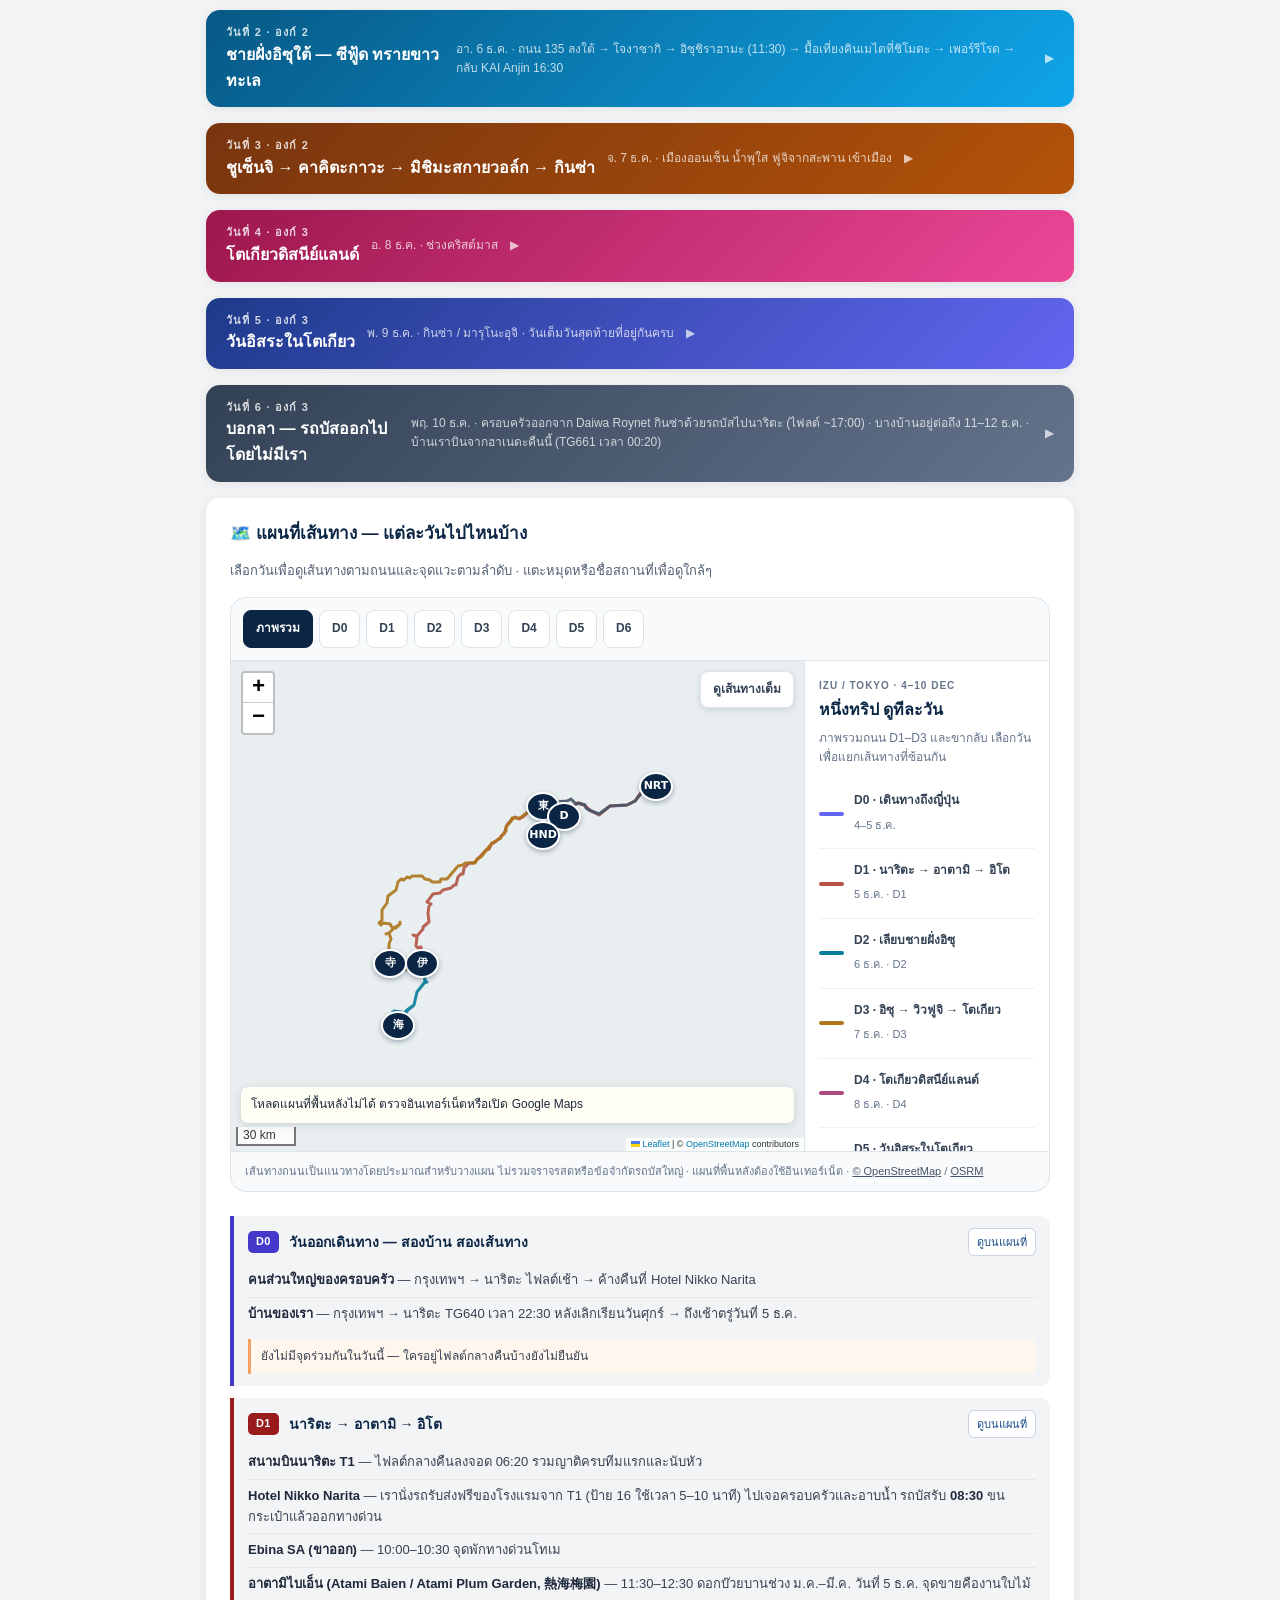
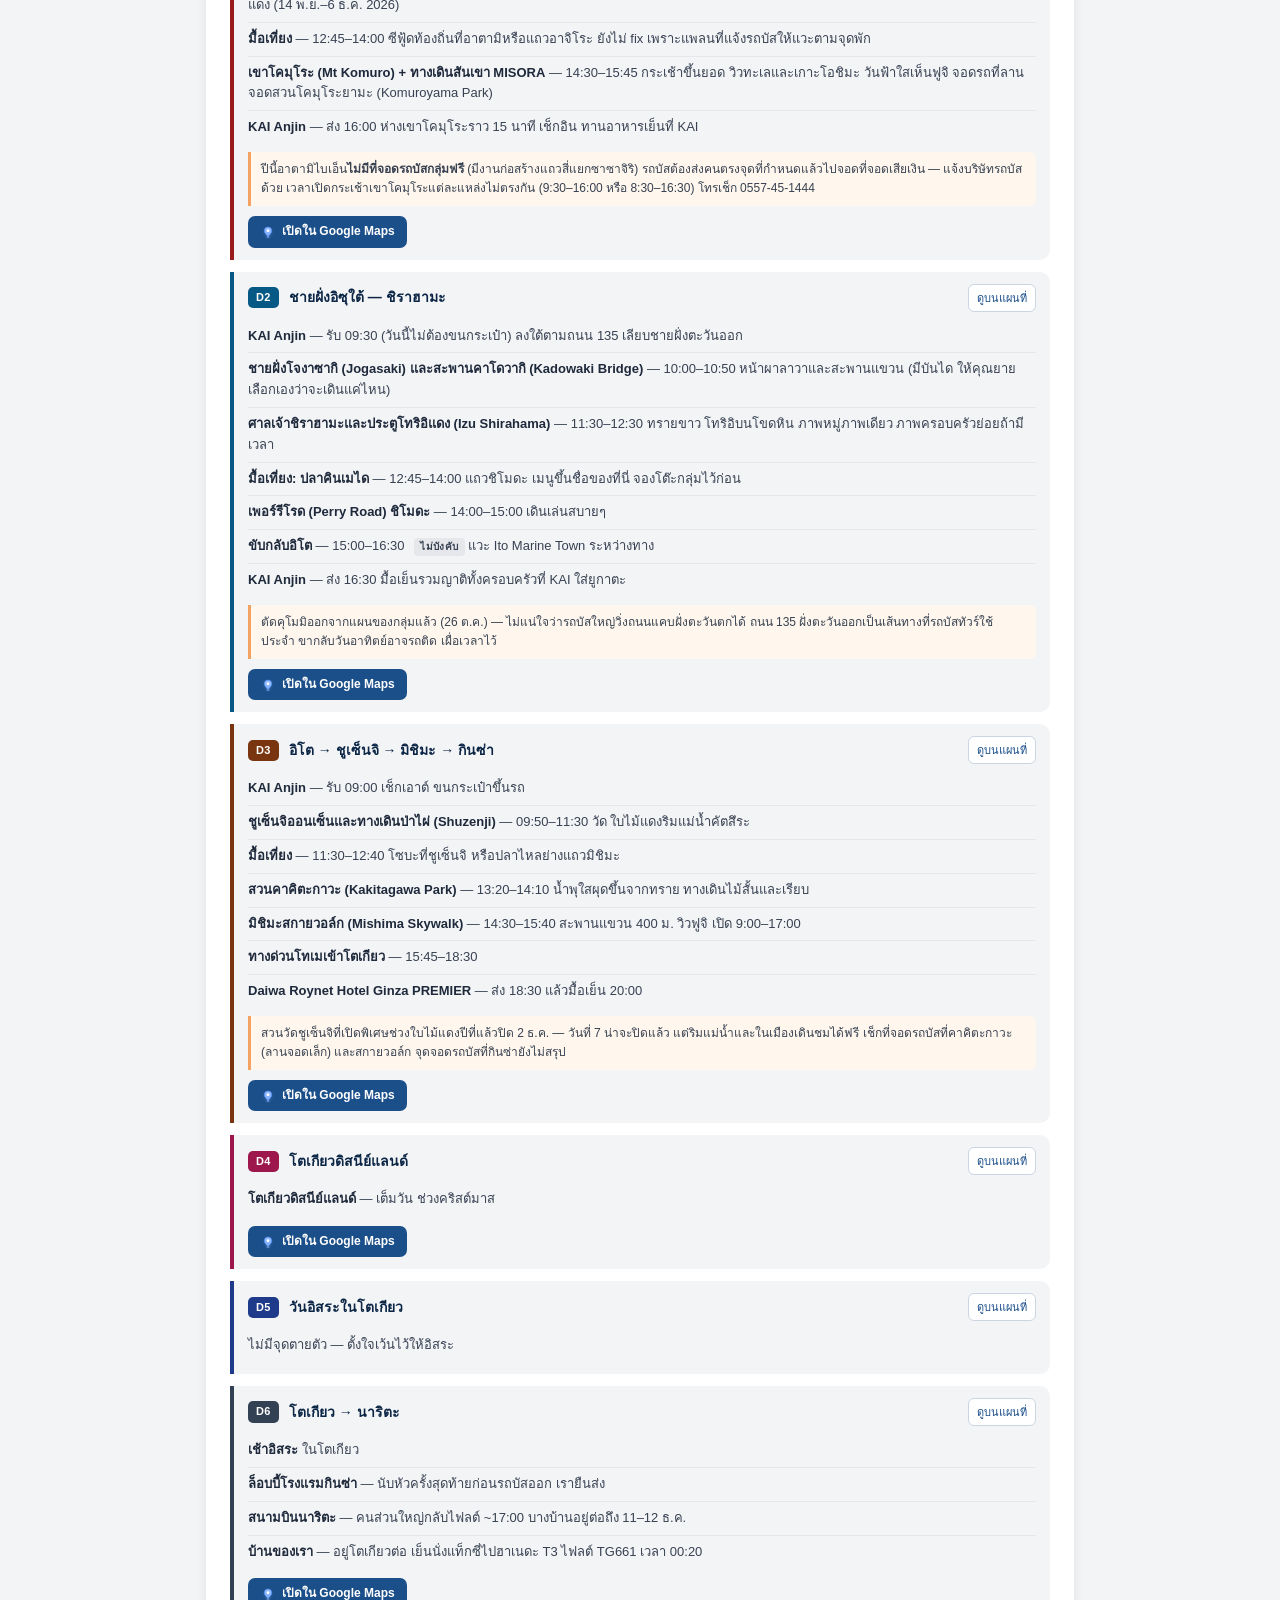
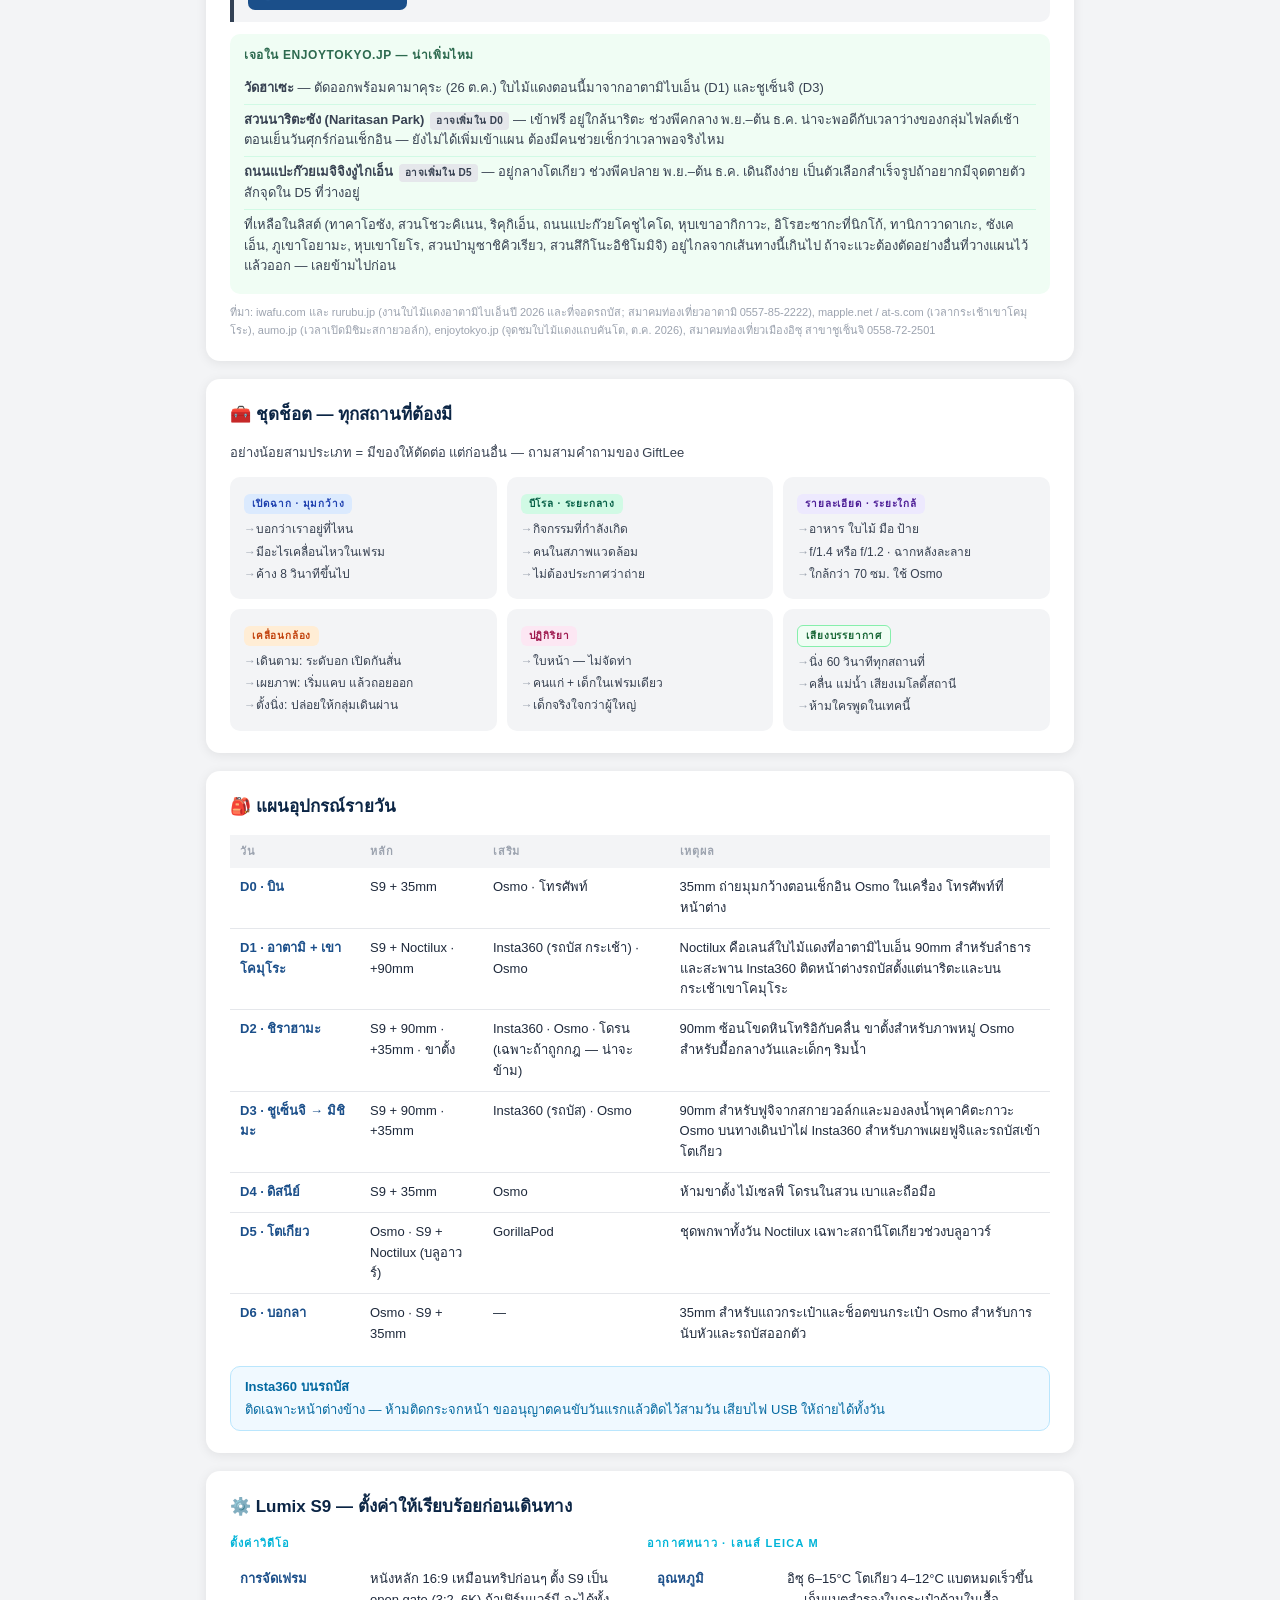
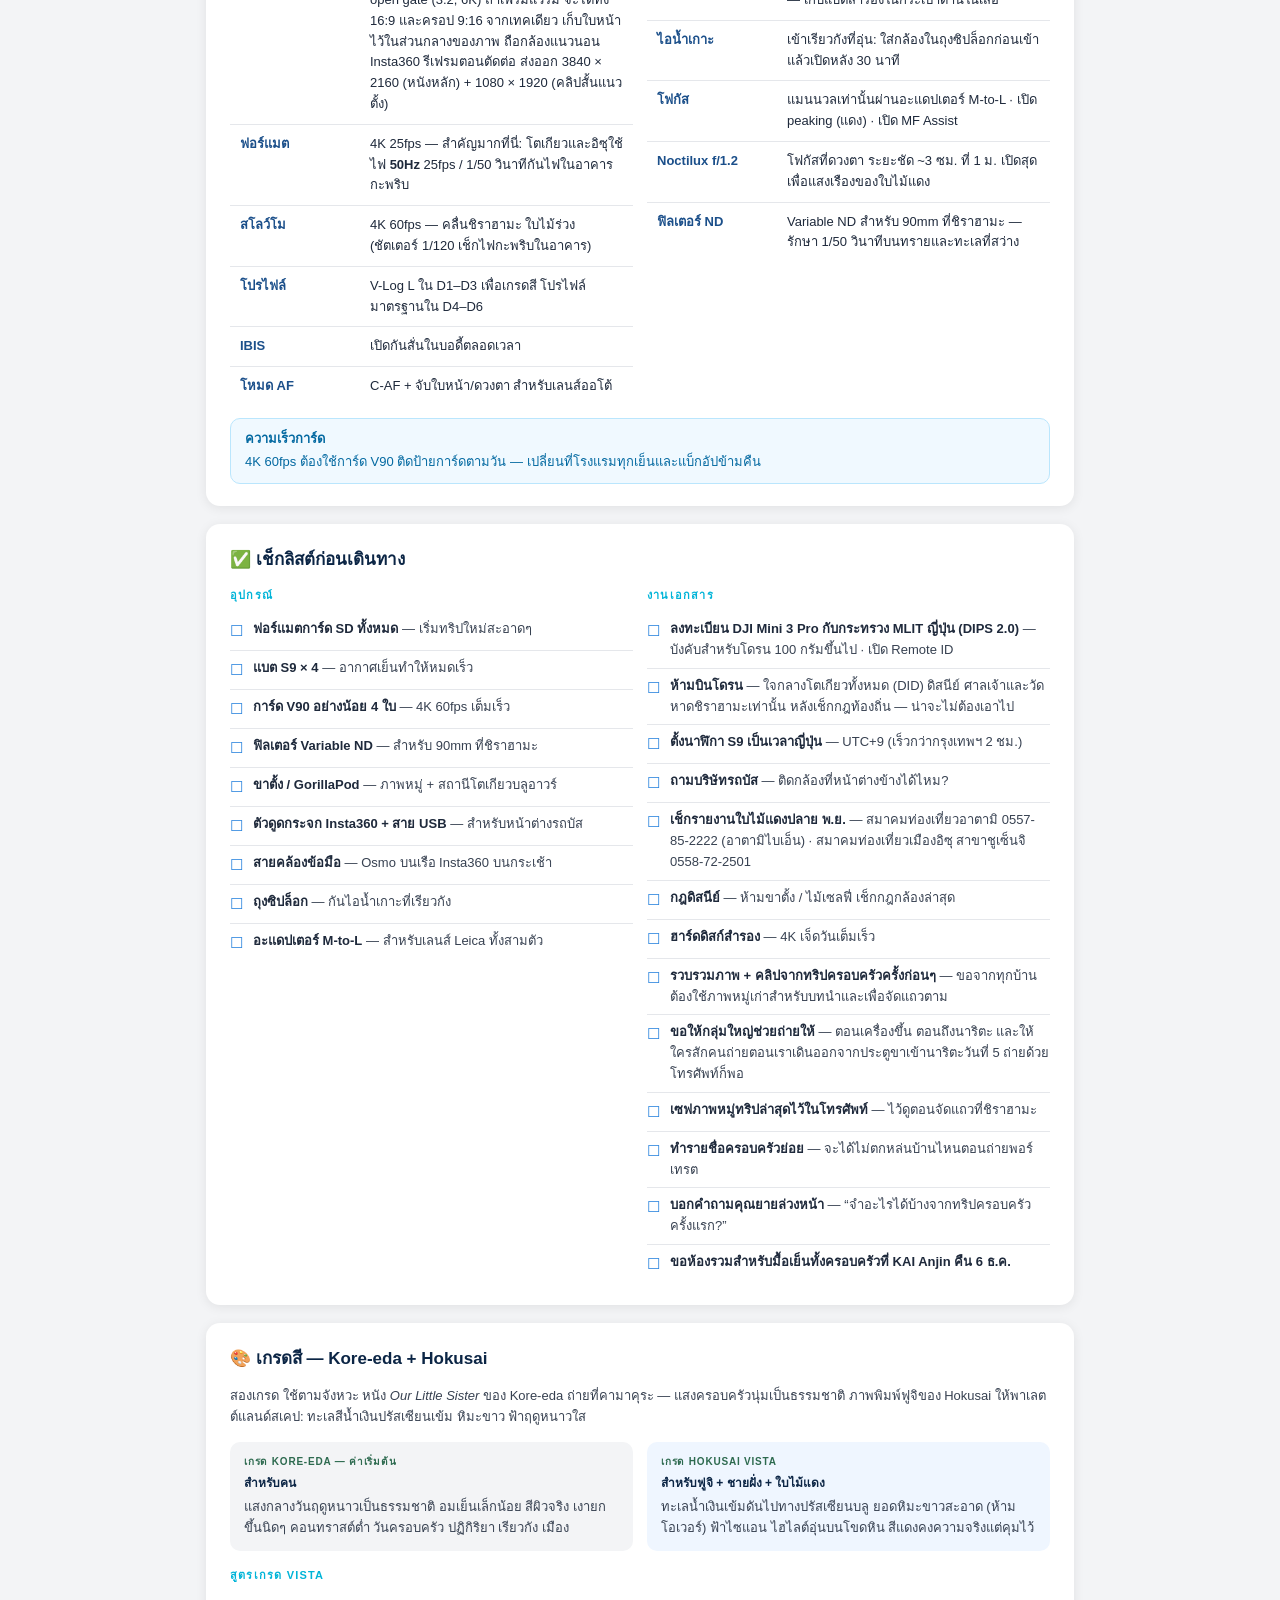
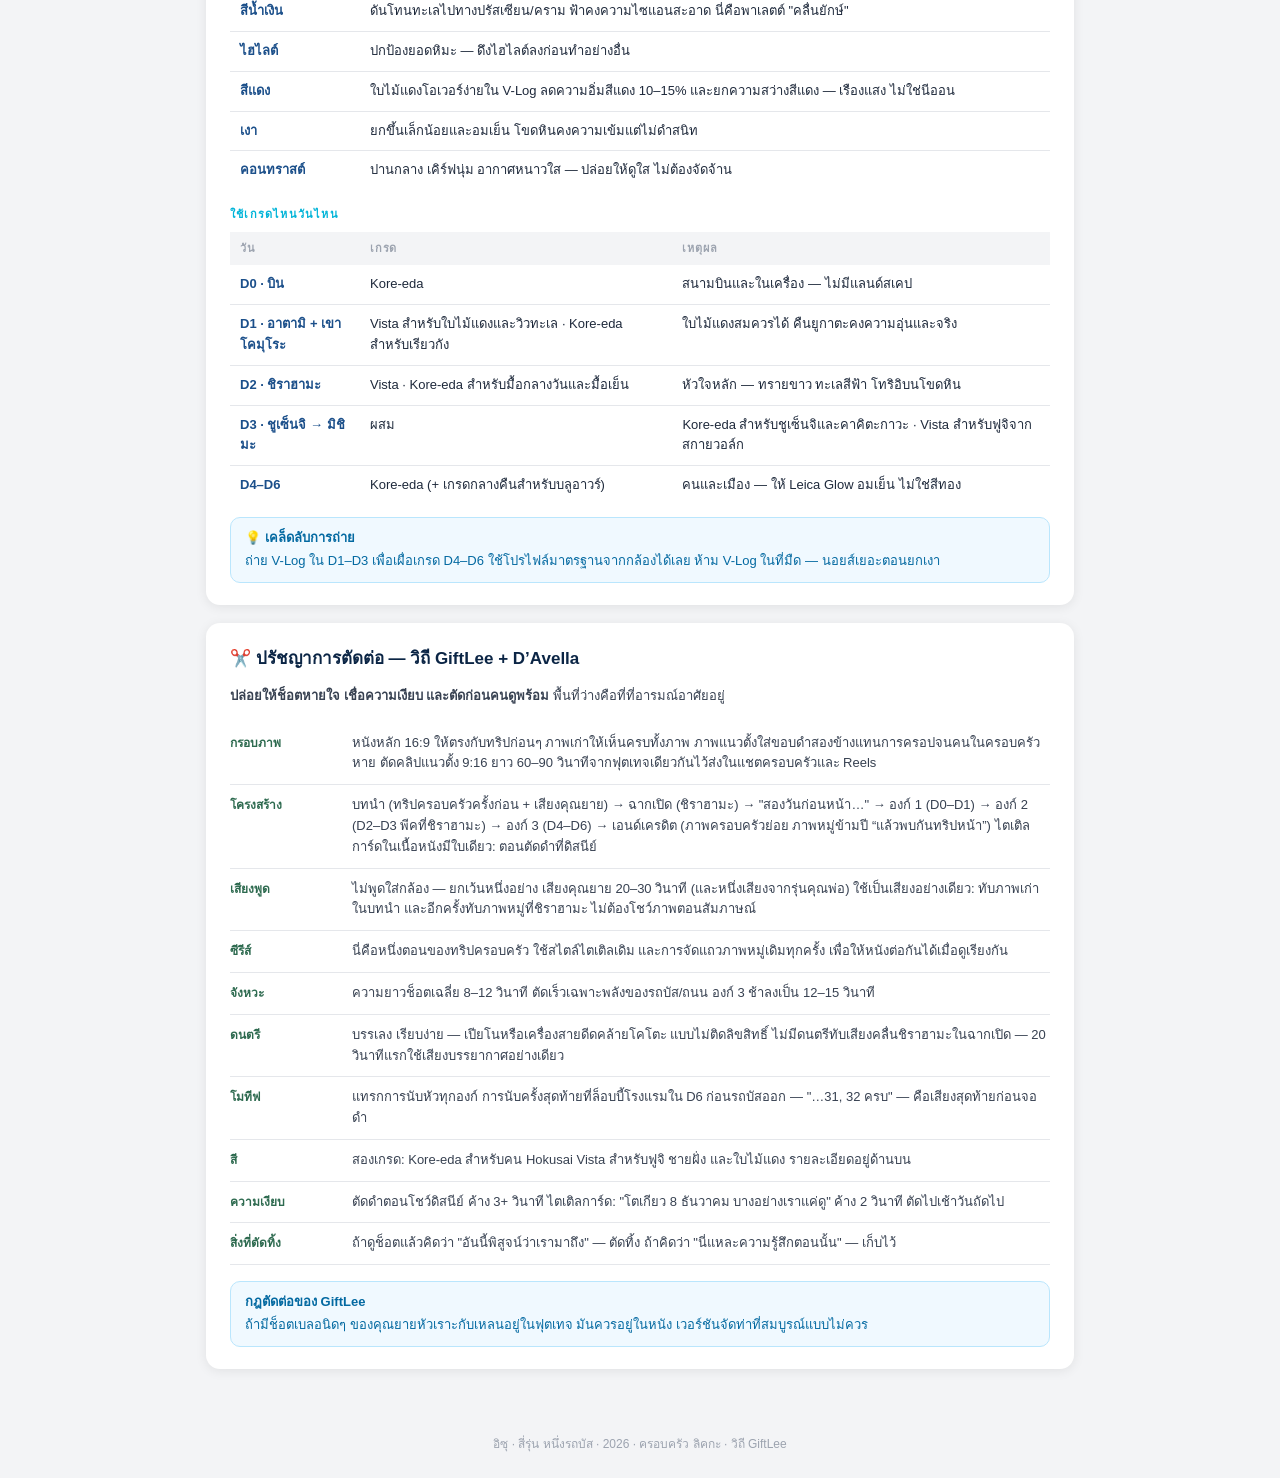
==== commit 034a353e: "Add Codex colour sketch for the D0 Alphard shot Co-Authored-By: Claude Sonnet 5.5 <noreply@anthropic" ====
--- a/storyboard.html
+++ b/storyboard.html
@@ -653,7 +653,8 @@
  {en:'16:9 · Echo D0 with the suitcase line running the length of the lobby. Film the farewell from the pavement along the coach so the waving windows run across the frame.',th:'16:9 · ย้อนภาพ D0 ด้วยแถวกระเป๋าที่ยาวตลอดล็อบบี้ ถ่ายอำลาจากริมทางตามแนวรถ ให้หน้าต่างที่มีคนโบกมือเรียงพาดผ่านเฟรม'}
 ];
 const VERTICAL_NOTES={
- '0:2':{en:'Bags in a line across the frame, the household behind them. Hold wide; this is the frame D6 answers.',th:'กระเป๋าเรียงแถวพาดเฟรม คนในบ้านอยู่ข้างหลัง ถ่ายกว้างค้างไว้ นี่คือเฟรมที่ D6 จะตอบกลับ'},
+ '0:2':{en:'Wide from the condo lobby: Alphard across the frame, luggage going into the boot and your daughter climbing through the side door.',th:'มุมกว้างจากล็อบบี้คอนโด ให้ Alphard พาดเฟรม เห็นกระเป๋าขึ้นท้ายรถและลูกสาวปีนขึ้นประตูข้าง'},
+ '0:3':{en:'Bags in a line across the frame, all six travelers behind them. Hold wide; this is the frame D6 answers.',th:'กระเป๋าเรียงแถวพาดเฟรม คนทั้งหกอยู่ข้างหลัง ถ่ายกว้างค้างไว้ นี่คือเฟรมที่ D6 จะตอบกลับ'},
  '1:3':{en:'Child’s shoulder in the near corner, the window filling the rest. If Fuji appears, keep it near the centre and the horizon level.',th:'ไหล่เด็กอยู่มุมใกล้กล้อง หน้าต่างเต็มส่วนที่เหลือ ถ้าฟูจิโผล่ให้อยู่ใกล้กลางภาพและขอบฟ้าตรง'},
  '1:5':{en:'Grandma in the centre third, the canopy across the top and both sides.',th:'คุณยายอยู่ส่วนกลางของภาพ พุ่มใบไม้คลุมด้านบนและสองข้าง'},
  '1:11':{en:'Family as small figures along the deck; the sea and Oshima island across the width.',th:'ครอบครัวเป็นคนตัวเล็กๆ บนทางเดิน ทะเลและเกาะโอชิมะพาดเต็มความกว้าง'},
@@ -1074,8 +1075,8 @@
  return t.includes('35mm')?'35mm':t.includes('90mm')?'90mm':t.includes('noctilux')?'50mm':t.includes('dji')?'DRONE':t.includes('osmo')?'OP3':t.includes('insta')?'360°':t.includes('mic')?'MIC':t.includes('phone')?'PHONE':'';}
 
 // Native landscape sketches, regenerated for the 16:9 film. Original portrait assets are archived.
-const LANDSCAPE_SHEETS=[{"file":"day-0-landscape-0-0-color-v13.png","grid":[2,2],"size":[1672,941]},{"file":"day-0-landscape-0-4-color-v13.png","grid":[2,2],"size":[1672,941]},{"file":"day-1-landscape-0-0-color-v13.png","grid":[2,3],"size":[1366,1151]},{"file":"day-1-landscape-0-6-color-v13.png","grid":[2,3],"size":[1366,1151]},{"file":"day-1-landscape-2-12-color-v13.png","grid":[2,2],"size":[1672,941]},{"file":"day-2-landscape-0-0-color-v13.png","grid":[2,3],"size":[1366,1151]},{"file":"day-2-landscape-0-6-color-v13.png","grid":[2,3],"size":[1366,1151]},{"file":"day-2-landscape-2-12-color-v13.png","grid":[2,3],"size":[1366,1151],"rowEdges":[0,0.3327541268462207,0.6559513466550826,1]},{"file":"day-3-landscape-0-0-color-v13.png","grid":[2,3],"size":[1366,1151]},{"file":"day-3-landscape-0-6-color-v13.png","grid":[2,3],"size":[1367,1150],"rowEdges":[0,0.3640312771503041,0.6629018245004344,1]},{"file":"day-4-landscape-0-0-color-v13.png","grid":[2,3],"size":[1366,1151]},{"file":"day-5-landscape-0-0-color-v13.png","grid":[2,3],"size":[1366,1151],"rowEdges":[0,0.34057341442224154,0.6672458731537794,1]},{"file":"day-6-landscape-0-0-color-v13.png","grid":[2,3],"size":[1366,1151]},{"file":"landscape-corrections-color-v13.png","grid":[2,3],"size":[1366,1151]},{"file":"landscape-evening-corrections-color-v13.png","grid":[1,2],"size":[1173,1341]},{"file":"household-three-faceless-landscape-color-v13.png","grid":[2,3],"size":[1448,1086],"rowEdges":[0,0.3664825046040516,0.6685082872928176,1]},{"file":"izu-new-stops-landscape-color-v13.png","grid":[2,2],"size":[1672,941]}];
-const THUMB_CELLS=[["land:15:0","land:0:1","pending","land:15:1","land:15:2","land:15:3","land:15:4","land:15:5","land:1:3"],["land:2:0","land:13:0","land:2:2","land:2:3","land:2:4","land:2:5","land:3:0","land:3:1","land:3:2","land:13:1","land:13:2","land:3:5","land:4:0","land:4:1","land:4:2","land:4:3"],["land:5:0","land:16:0","land:5:3","land:13:3","land:5:5","land:6:0","land:6:1","land:6:3","land:6:4","land:6:5","land:7:0","land:5:1","land:16:1","land:7:1","land:7:2","land:7:3","land:7:4"],["land:8:0","land:8:1","land:8:2","land:16:2","land:8:3","land:8:4","land:8:5","land:9:0","land:9:1","land:9:2","land:9:3","land:9:4","land:9:5"],["land:10:0","land:10:1","land:10:2","land:10:3","land:10:4","land:10:5"],["land:11:0","land:11:1","land:11:2","land:11:3","land:11:4","land:14:0"],["land:12:0","land:13:4","land:12:2","land:12:3","land:14:1"]];
+const LANDSCAPE_SHEETS=[{"file":"day-0-landscape-0-0-color-v13.png","grid":[2,2],"size":[1672,941]},{"file":"day-0-landscape-0-4-color-v13.png","grid":[2,2],"size":[1672,941]},{"file":"day-1-landscape-0-0-color-v13.png","grid":[2,3],"size":[1366,1151]},{"file":"day-1-landscape-0-6-color-v13.png","grid":[2,3],"size":[1366,1151]},{"file":"day-1-landscape-2-12-color-v13.png","grid":[2,2],"size":[1672,941]},{"file":"day-2-landscape-0-0-color-v13.png","grid":[2,3],"size":[1366,1151]},{"file":"day-2-landscape-0-6-color-v13.png","grid":[2,3],"size":[1366,1151]},{"file":"day-2-landscape-2-12-color-v13.png","grid":[2,3],"size":[1366,1151],"rowEdges":[0,0.3327541268462207,0.6559513466550826,1]},{"file":"day-3-landscape-0-0-color-v13.png","grid":[2,3],"size":[1366,1151]},{"file":"day-3-landscape-0-6-color-v13.png","grid":[2,3],"size":[1367,1150],"rowEdges":[0,0.3640312771503041,0.6629018245004344,1]},{"file":"day-4-landscape-0-0-color-v13.png","grid":[2,3],"size":[1366,1151]},{"file":"day-5-landscape-0-0-color-v13.png","grid":[2,3],"size":[1366,1151],"rowEdges":[0,0.34057341442224154,0.6672458731537794,1]},{"file":"day-6-landscape-0-0-color-v13.png","grid":[2,3],"size":[1366,1151]},{"file":"landscape-corrections-color-v13.png","grid":[2,3],"size":[1366,1151]},{"file":"landscape-evening-corrections-color-v13.png","grid":[1,2],"size":[1173,1341]},{"file":"household-three-faceless-landscape-color-v13.png","grid":[2,3],"size":[1448,1086],"rowEdges":[0,0.3664825046040516,0.6685082872928176,1]},{"file":"izu-new-stops-landscape-color-v13.png","grid":[2,2],"size":[1672,941]},{"file":"day-0-updates-color-v14.png","grid":[2,2],"size":[1672,941]}];
+const THUMB_CELLS=[["land:17:0","land:0:1","land:17:1","land:17:2","land:17:3","land:15:3","land:15:4","land:15:5","land:1:3"],["land:2:0","land:13:0","land:2:2","land:2:3","land:2:4","land:2:5","land:3:0","land:3:1","land:3:2","land:13:1","land:13:2","land:3:5","land:4:0","land:4:1","land:4:2","land:4:3"],["land:5:0","land:16:0","land:5:3","land:13:3","land:5:5","land:6:0","land:6:1","land:6:3","land:6:4","land:6:5","land:7:0","land:5:1","land:16:1","land:7:1","land:7:2","land:7:3","land:7:4"],["land:8:0","land:8:1","land:8:2","land:16:2","land:8:3","land:8:4","land:8:5","land:9:0","land:9:1","land:9:2","land:9:3","land:9:4","land:9:5"],["land:10:0","land:10:1","land:10:2","land:10:3","land:10:4","land:10:5"],["land:11:0","land:11:1","land:11:2","land:11:3","land:11:4","land:14:0"],["land:12:0","land:13:4","land:12:2","land:12:3","land:14:1"]];
 function art(di,si){
  if(THUMB_CELLS[di][si]==='pending')return `<span class="shot-art shot-pending" aria-hidden="true" style="display:flex;align-items:center;justify-content:center">${lang==='th'?'รอสเก็ตช์ใหม่':'New sketch pending'}</span>`;
  const [,sheetIndex,cellIndex]=THUMB_CELLS[di][si].split(':').map(Number);
